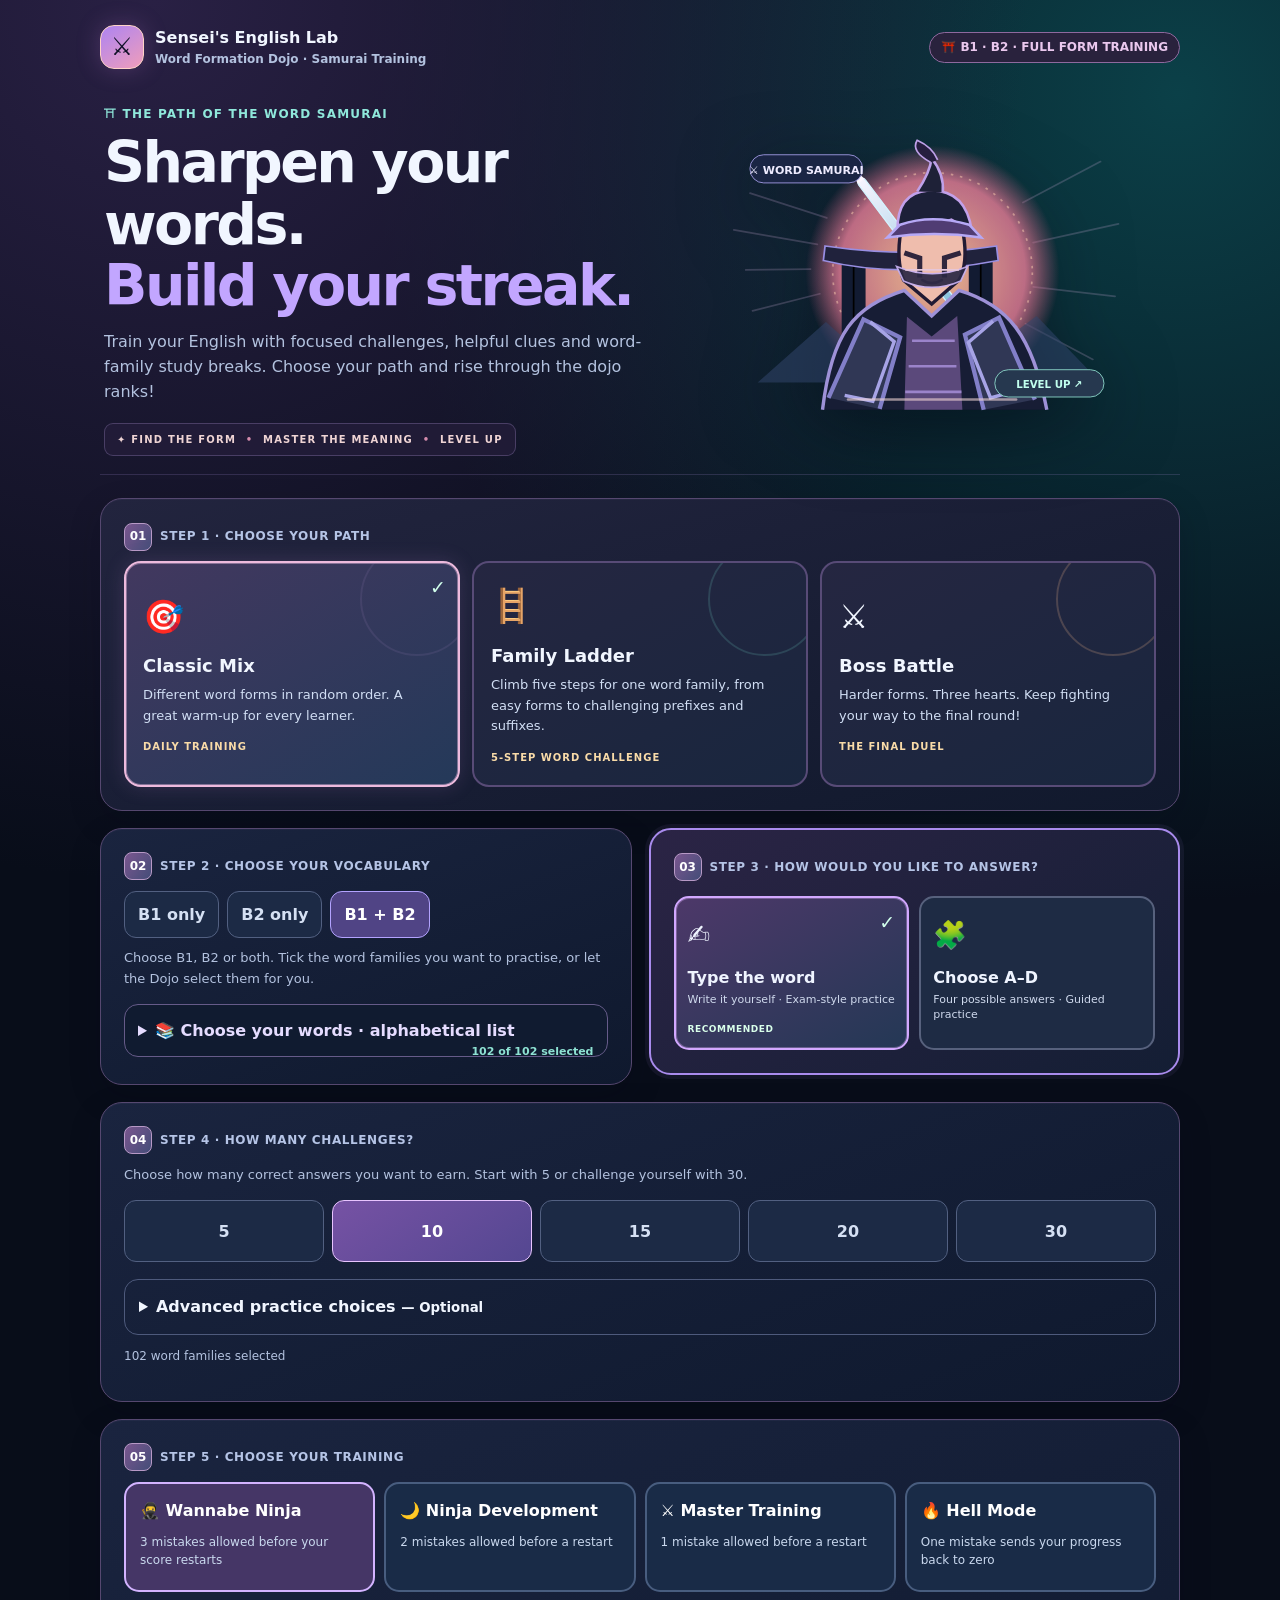
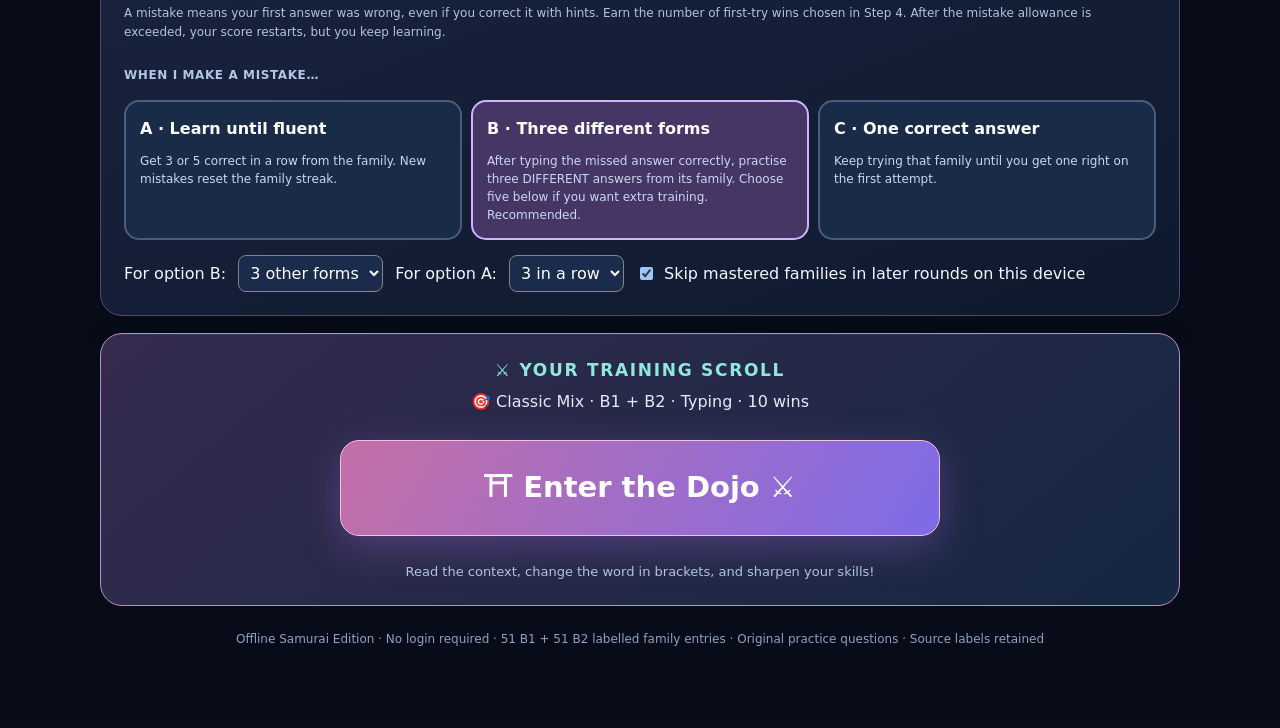
==== index.html @ 5e38429d "Add files via upload" ====
<!doctype html>
<html lang="en"><head><meta charset="utf-8"><meta name="viewport" content="width=device-width,initial-scale=1">
<title>Sensei's Word Formation Dojo · Samurai Training v6.0</title>
<style>

:root{color-scheme:dark;--bg:#080d19;--panel:#141f34;--edge:#31415e;--text:#f1f6ff;--muted:#b3c2df;--accent:#ab95ff;--cyan:#6fe5d5;--good:#70dfb2;--bad:#ffb397;--gold:#ffdb87}
*{box-sizing:border-box}body{margin:0;background:radial-gradient(circle at 18% 1%,#1d244b,transparent 38%),radial-gradient(circle at 90% 8%,#14374a,transparent 34%),var(--bg);color:var(--text);font:16px/1.58 Inter,system-ui,-apple-system,Segoe UI,sans-serif}button,input,select{font:inherit}button{cursor:pointer}button:disabled{opacity:.43;cursor:default}button:focus-visible,input:focus-visible,select:focus-visible{outline:3px solid var(--cyan);outline-offset:3px}main{max-width:1120px;margin:auto;padding:18px 20px 55px}.top{display:flex;align-items:center;justify-content:space-between;gap:15px;flex-wrap:wrap;margin:7px 0 24px}.brand{display:flex;gap:11px;align-items:center;font-weight:850}.brand-icon{width:44px;height:44px;border-radius:14px;background:linear-gradient(145deg,#9674ff,#61dfcf);display:grid;place-items:center;color:#101a2f;font-size:25px}.subtext,.tiny{color:var(--muted);font-size:12px}.pill{display:inline-block;border:1px solid #4e5580;border-radius:30px;padding:5px 11px;background:#242b4b;color:#e0e2ff;font-size:12px;font-weight:750}.hero{margin-bottom:23px}.hero h1{font-size:clamp(33px,6vw,58px);line-height:1.08;letter-spacing:-.045em;margin:8px 0 12px}.hero p{color:var(--muted);max-width:745px;margin:0}.eyebrow{font-size:12px;letter-spacing:.10em;text-transform:uppercase;color:#8fe8db;font-weight:850}.panel{border:1px solid var(--edge);background:linear-gradient(165deg,#16253e,#10192d);border-radius:22px;padding:23px;box-shadow:0 10px 32px #05091b30}.setup{display:grid;grid-template-columns:1fr 1fr;gap:17px}.full{grid-column:1/-1}.caption{letter-spacing:.09em;text-transform:uppercase;color:#b5c4e6;font-size:12px;font-weight:850;margin-bottom:10px}h2{margin:0 0 11px;font-size:23px}.mode-grid{display:grid;grid-template-columns:repeat(3,1fr);gap:12px}.mode-card{display:block;text-align:left;background:#1b2b47;color:var(--text);border:2px solid #3e4e72;border-radius:17px;padding:17px;min-height:163px;transition:.15s}.mode-card:hover{border-color:#a392ff;background:#263458}.mode-card[aria-pressed="true"]{border-color:#beaeff;background:linear-gradient(150deg,#403769,#223657);box-shadow:inset 0 0 0 1px #cbbaff66}.mode-icon{font-size:30px;display:block}.mode-name{font-size:18px;font-weight:900;display:block;margin:9px 0 5px}.mode-desc{font-size:13px;display:block;color:#d1def4}.selector{display:flex;flex-wrap:wrap;gap:8px}.selector button{border:1px solid #526081;border-radius:12px;background:#1c2a45;color:#d5e0f3;padding:10px 13px;font-weight:800}.selector button[aria-pressed="true"]{background:#504485;border-color:#b3a3ff;color:white}.selector button:hover{border-color:#ac9bff}.style-row{display:flex;gap:16px;align-items:center;flex-wrap:wrap;margin-top:15px}.style-row select{border:1px solid #526081;background:#172641;color:white;border-radius:12px;padding:10px}.btn{border:1px solid #c0aeff;color:white;background:linear-gradient(135deg,#9f89fc,#7568df);border-radius:12px;font-weight:850;padding:12px 18px}.btn:hover{filter:brightness(1.08)}.btn.alt{background:#1d2f4d;border-color:#537092}.btn.plain{background:transparent;border-color:#51617f}.actionbar{display:flex;gap:11px;flex-wrap:wrap;align-items:center;margin-top:18px}.note{color:var(--muted);font-size:13px;margin-top:10px}.hidden{display:none!important}
#playArea{display:grid;grid-template-columns: minmax(0,1fr) 270px;gap:17px;align-items:start}.question-stage{min-height:420px}.stagehead{display:flex;gap:9px;align-items:center;justify-content:space-between;flex-wrap:wrap}.progress{height:9px;background:#2a3853;border-radius:20px;overflow:hidden;margin:14px 0 21px}.progress>span{display:block;background:linear-gradient(90deg,#907afa,#61e3d2);height:100%;width:0;transition:width .25s}.sentences{margin:22px 0}.sentences p{margin:13px 0;font-size:18px;line-height:1.77}.gap{padding:1px 6px;background:#4b3984;border-radius:5px;font-weight:900;white-space:nowrap;border-bottom:2px solid #b6a5ff}.answers{display:grid;grid-template-columns:1fr 1fr;gap:10px;margin:22px 0}.choice{padding:14px;text-align:left;border:1px solid #4a5a7b;background:#1c2b47;color:white;border-radius:13px;font-weight:750;min-height:59px}.choice:hover:not(:disabled){background:#2c3d62;border-color:#ad96ff}.choice em{font-style:normal;margin-right:9px;padding:3px 9px;border-radius:8px;background:#374868;color:#dbe6ff}.type-row{display:flex;gap:9px;margin:20px 0}.type-row input{padding:14px;min-width:0;flex:1;background:#0f1a2f;color:white;border:1px solid #566785;border-radius:12px;font-size:17px}.feedback{border:1px solid #a98268;background:#392d33;border-radius:16px;padding:16px;margin-top:18px}.feedback.ok{border-color:#3e997c;background:#183a35}.feedback strong{display:block;font-size:18px}.feedback p{margin:5px 0}.feedback .micro{font-size:13px;color:#d7deec}.streak{text-align:center;padding:16px;border:1px solid #5f628d;border-radius:17px;background:linear-gradient(145deg,#392a5a,#1a3450)}.streak .emoji{font-size:39px}.streak .value{font-size:23px;font-weight:900}.stats{display:grid;grid-template-columns:1fr 1fr;gap:10px;margin:13px 0}.stat{background:#1a2c47;border:1px solid #3a4e6b;border-radius:14px;padding:11px}.stat strong{font-size:25px;display:block}.stat small{font-size:12px;color:#bfd0ea}.rules{padding-left:19px;margin:10px 0;color:#d0dcee;font-size:13px}.rules li{margin:7px 0}.heart{padding:9px 12px;margin-bottom:12px;background:#32273e;border-radius:11px}.study-grid{display:grid;grid-template-columns:repeat(3,1fr);gap:11px}.study-card{border:1px solid #415775;border-radius:14px;padding:14px;background:#1d2c48}.study-card h3{margin:0 0 8px}.study-card p{font-size:13px;margin:6px 0;color:#d5dff1}.review-box{background:#1c2e48;border:1px solid #455a78;padding:16px;border-radius:13px;margin-top:17px}.review-box h3{margin:0 0 10px}.tag{display:inline-block;background:#2b3d5e;border:1px solid #49618a;border-radius:40px;padding:6px 10px;margin:3px;font-size:13px}.footer{font-size:12px;color:#90a1c2;text-align:center;margin:24px 0}
#familyOverlay{position:fixed;inset:0;z-index:100;overflow-y:auto;background:rgba(6,10,24,.97);padding:18px;display:flex;align-items:center;justify-content:center}.review-modal{width:min(800px,100%);border:2px solid #8c80dc;border-radius:25px;background:linear-gradient(150deg,#273758,#111d34);padding:clamp(20px,4vw,33px);box-shadow:0 22px 110px #0009}.review-top{display:flex;align-items:start;justify-content:space-between;gap:20px}.review-top h2{font-size:clamp(25px,4vw,39px);margin:4px 0}.clock{font-variant-numeric:tabular-nums;border:1px solid #aa92ff;border-radius:17px;background:#392e65;padding:10px 15px;min-width:78px;text-align:center;font-size:24px;font-weight:950}.review-track{height:10px;background:#313f60;border-radius:30px;margin:18px 0;overflow:hidden}.review-track span{height:100%;display:block;background:linear-gradient(90deg,#ba9aff,#74e3d1);width:100%;transition:width .19s linear}.review-info{margin:15px 0;padding:13px 16px;border-radius:13px;background:#153c3a;border:1px solid #4a9b8b}.family-grid{display:grid;grid-template-columns:1fr 1fr;gap:10px;margin:15px 0}.family-group{background:#162843;border:1px solid #436282;border-radius:13px;padding:12px}.family-group b{display:block;color:#8be2d5;margin-bottom:4px;font-size:13px}.family-group div{font-size:15px;line-height:1.6}.focus-word{background:#5a4ca1;color:white;border-radius:7px;padding:2px 5px;font-weight:900}.overlay-hint{color:#cbd7ef;font-size:14px;margin:8px 0}.correction{margin-top:14px;padding:15px;background:#222d4c;border:1px solid #646ca0;border-radius:13px}.correction strong{display:block}.correction .type-row{margin-bottom:0}.correction small{color:#ffcbac}.feedback-anim{animation:pop .28s ease-out}@keyframes pop{from{transform:scale(.985);opacity:.8}to{transform:scale(1);opacity:1}}@media(max-width:780px){main{padding:14px 12px 55px}.setup{grid-template-columns:1fr}#playArea{grid-template-columns:1fr}.mode-grid{grid-template-columns:1fr 1fr}.study-grid{grid-template-columns:1fr 1fr}}@media(max-width:520px){.mode-grid{grid-template-columns:1fr}.mode-card{min-height:unset}.mode-icon{display:inline}.mode-name{display:inline;margin-left:9px}.mode-desc{margin-top:5px}.answers,.family-grid,.study-grid{grid-template-columns:1fr}.type-row{flex-direction:column}.review-top h2{font-size:25px}.clock{font-size:19px}.sentences p{font-size:16px}}@media(prefers-reduced-motion:reduce){*,*:before,*:after{animation:none!important;transition:none!important}}

/* SAMURAI EDITION: light, original, offline vector artwork and readable training UI */
:root{--accent:#c2a6ff;--crimson:#f49bb7;--dojo-gold:#ffe1a0}
body{background:radial-gradient(circle at 12% 0%,#292044 0,transparent 34%),radial-gradient(circle at 92% 4%,#0b4048 0,transparent 32%),#080d19}
.hero{display:grid;grid-template-columns:minmax(0,1.05fr) minmax(270px,.95fr);align-items:center;gap:12px;padding:12px 4px 18px;border-bottom:1px solid #9e83cb36}
.hero-copy{position:relative;z-index:1}.hero-copy h1{font-size:clamp(33px,5.4vw,57px)}
.hero-art{height:290px;position:relative;display:flex;align-items:center;justify-content:center;filter:drop-shadow(0 19px 35px #04081388)}
.hero-art svg{width:100%;max-width:480px;height:100%}
.hero-strap{display:inline-block;font-size:10px;letter-spacing:.12em;font-weight:900;margin-top:18px;padding:8px 12px;border:1px solid #78679a77;border-radius:9px;color:#efd4d4;background:#251f3db3}
.hero-strap span{color:#d58cad;margin:0 5px}
.brand-icon{background:linear-gradient(145deg,#ad84f2,#ef9dba);color:#101127;border:1px solid #ffd3c7;box-shadow:0 0 23px #b775cc44}
.top .pill{background:#29223d;border-color:#8e699e;color:#eac8ee}
.panel{border-color:#564870;background:linear-gradient(159deg,#1a243f,#0f192e);box-shadow:0 12px 32px #05091b30,inset 0 1px #b49bd20d}
.mode-panel{background:linear-gradient(165deg,#22243e,#11192d)}
.mode-card{position:relative;overflow:hidden;min-height:192px;background:linear-gradient(152deg,#252641,#19263e);border-color:#584b77}
.mode-card::before{content:"";position:absolute;right:-16px;top:-21px;border:2px solid #9079b029;border-radius:50%;height:110px;width:110px;pointer-events:none}
.mode-card[data-mode=ladder]::before{border-color:#6dcfc42e}.mode-card[data-mode=boss]::before{border-color:#eab18a38}
.mode-card[aria-pressed=true]{background:linear-gradient(150deg,#42385f,#243959);border-color:#edbadd;box-shadow:inset 0 0 0 1px #e3b6da77,0 0 20px #a477bd33}
.mode-card[aria-pressed=true]::after,.style-card[aria-pressed=true]::after{content:"✓";position:absolute;right:12px;top:9px;color:#d1ffeb;font-weight:900;font-size:19px}
.mode-icon{font-size:33px}.mode-kicker{display:inline-block;margin-top:13px;font-size:10px;font-weight:900;letter-spacing:.10em;color:#f9dba8}
.step-stamp{display:inline-grid;place-items:center;width:28px;height:28px;border-radius:8px;background:linear-gradient(125deg,#7a568f,#444d78);color:white;font-size:12px;letter-spacing:0;margin-right:8px;border:1px solid #b799c6}
.caption{display:flex;align-items:center;letter-spacing:.05em;min-height:29px}
.answer-panel{border:2px solid #a98bed;background:linear-gradient(145deg,#2b2445,#141e34);box-shadow:0 0 0 4px #a98bed12}
.answer-style-grid{display:grid;grid-template-columns:repeat(2,minmax(0,1fr));gap:10px;margin-top:14px}
.style-card{text-align:left;position:relative;display:flex;flex-direction:column;gap:4px;min-height:154px;padding:16px 12px 12px;border:2px solid #57617d;background:#1e2b44;color:#eff4ff;border-radius:15px;transition:border-color .18s,background .18s,transform .18s}
.style-card:hover{border-color:#d6b2ff;transform:translateY(-2px)}
.style-card[aria-pressed=true]{border-color:#d2a8ff;background:linear-gradient(150deg,#4d3869,#243855);box-shadow:inset 0 0 0 1px #e4b3ff55}
.style-card strong{font-size:16px;line-height:1.3}.style-card small{font-size:11px;color:#cfd9ed;line-height:1.35}
.style-emoji{font-size:27px;margin-bottom:8px}.style-badge{font-size:9px;font-weight:900;letter-spacing:.06em;color:#d9ffea;margin-top:auto;max-width:max-content}
.count-selector{margin-top:15px}.count-selector button{min-width:67px;flex:1}
.count-selector button[aria-pressed=true]{background:linear-gradient(145deg,#7652a4,#544791);border-color:#e8c4ff}
.step-help{color:var(--muted);font-size:13px;margin:8px 0 0}
.launch-panel{border-color:#bd8fba;background:linear-gradient(140deg,#352b4e,#152741)}
.launch-panel #startBtn{font-size:17px;padding:14px 23px;background:linear-gradient(120deg,#c46fa6,#7d6be8);border-color:#f1c3e1}
.dojo-rank{margin:0 0 12px;padding:8px 11px;border:1px solid #b38ad1;border-radius:11px;background:#37294d;font-weight:850;font-size:13px;color:#ffe2b5}
.feedback.ok{background:linear-gradient(120deg,#194238,#243454);border-color:#77dcb7;position:relative}
.feedback.ok::after{content:"✧  ✦  ✧";position:absolute;right:14px;top:6px;color:#ffe2a5;font-weight:900;letter-spacing:3px;opacity:.85}
.review-modal{border-color:#e5b6dc;background:radial-gradient(circle at 95% 0%,#5c395c 0,transparent 45%),linear-gradient(140deg,#243556,#111d34)}
.review-modal::before{content:"⛩";position:absolute;font-size:35px;opacity:.16;pointer-events:none}
.review-modal .eyebrow{color:#f5d4b0}
@media(max-width:780px){.hero{grid-template-columns:1fr}.hero-art{height:190px;max-width:360px;margin:auto;order:-1;display:flex}.mode-card{min-height:unset}.answer-style-grid{grid-template-columns:1fr 1fr}}
@media(max-width:520px){.answer-style-grid{grid-template-columns:1fr}.style-card{min-height:105px;padding:11px 15px;display:grid;grid-template-columns:36px 1fr;grid-template-rows:auto auto auto;align-items:center}.style-card .style-emoji{grid-row:1/4;margin:0}.style-card .style-badge{grid-column:2}.style-card strong{grid-column:2}.style-card small{grid-column:2}.hero-strap{font-size:8px;letter-spacing:.05em}.step-stamp{width:24px;height:24px}.count-selector button{flex:1 1 27%}}


/* V5 enhancements: searchable family roster, genuine five-step ladder, full-screen rewards */
.dojo-door{display:inline-flex;align-items:center;gap:10px;background:linear-gradient(120deg,#7a4f7d,#5b3166);color:#fff4df;border:1px solid #f2c58d;border-radius:13px;margin:20px 12px 0 0;padding:12px 17px;font-weight:850;box-shadow:0 0 25px #d8908b44}
.dojo-door:hover{filter:brightness(1.2);transform:translateY(-1px)}
.roster-panel{border:1px solid #665b89;border-radius:14px;padding:13px;margin-top:15px;background:#101b30}
.roster-panel summary{cursor:pointer;color:#e5dcff;font-weight:850;list-style:revert}
#rosterChosen{font-size:11px;color:#8ee2d3;font-weight:700;float:right}
.roster-tools{display:grid;grid-template-columns:minmax(0,1fr) auto;gap:6px 10px;align-items:end;margin-top:15px}
.roster-tools label{grid-column:1/-1;color:#c9d7ed;font-size:13px}
.roster-tools input{min-width:0;width:100%;background:#0b1528;color:white;border:1px solid #63759b;border-radius:9px;padding:10px}
.roster-actions{display:flex;gap:6px}.roster-actions button,.alphabet button{background:#20304b;color:#f1eaff;border:1px solid #59698e;border-radius:9px;padding:8px;font-size:12px;font-weight:750}
.alphabet{display:flex;gap:4px;flex-wrap:wrap;margin:13px 0}.alphabet button{min-width:28px;padding:5px}.alphabet button[aria-pressed="true"]{background:#7351ac;border-color:#d0b6ff}
.roster-words{display:grid;grid-template-columns:repeat(3,minmax(0,1fr));max-height:225px;overflow-y:auto;gap:6px}.roster-word{padding:7px 9px;border:1px solid #3d5170;border-radius:9px;background:#182840;display:flex;align-items:center;gap:8px;font-size:13px;cursor:pointer}.roster-word input{accent-color:#ae97ff;width:17px;height:17px}
.word-chip{position:relative;display:inline-block;vertical-align:baseline;color:#ecf6ff;background:#243b59;border:1px solid #506a8a;border-radius:7px;padding:2px 7px;margin:3px 3px 3px 0;font-size:14px;cursor:help;text-align:left}
.word-chip.current{border-color:#eecc85;background:#4b3a65;color:#fff5d9;font-weight:850}
.word-chip:focus-visible{outline:2px solid #e6d08a;outline-offset:3px}
.word-chip:hover,.word-chip:focus-visible,.word-chip.tooltip-open{background:#4a3d79;border-color:#c9a4ff;z-index:7}
.word-chip:hover::after,.word-chip:focus-visible::after,.word-chip.tooltip-open::after{content:attr(data-definition);position:absolute;left:0;bottom:calc(100% + 8px);width:min(275px,65vw);background:#fbf2e0;color:#17223c;border:1px solid #efc97e;border-radius:10px;box-shadow:0 12px 35px #000b;padding:10px 12px;font-size:13px;line-height:1.4;white-space:normal;z-index:15;font-weight:600}
.family-group{overflow:visible}.family-group .chips{line-height:2.05}.study-card .chips{line-height:2.2}
#entranceOverlay,#milestoneOverlay{position:fixed;inset:0;z-index:200;display:flex;align-items:center;justify-content:center;background:#080d19ee;padding:20px}
.entrance-scene{width:min(760px,100%);text-align:center;animation:arrival .3s ease-out}.entrance-scene img{width:100%;border:2px solid #cbaffc;border-radius:22px;box-shadow:0 0 65px #bd82cf55}.entrance-caption{font-size:clamp(17px,3vw,30px);font-weight:950;margin-top:20px;color:#ffdfaf}
@keyframes arrival{from{opacity:0;transform:scale(.96)}to{opacity:1;transform:scale(1)}}
#milestoneOverlay{background:radial-gradient(circle,#33204c 0,#0b1123f2 70%)}
.milestone-card{text-align:center;border:2px solid #eec58b;border-radius:28px;background:radial-gradient(circle at 50% 4%,#564279,#1c2540 60%);padding:clamp(19px,4vw,38px);width:min(505px,96vw);box-shadow:0 0 85px #d8a76e55;animation:rewardPop .35s ease-out}
@keyframes rewardPop{from{transform:scale(.82);opacity:.2}to{transform:scale(1);opacity:1}}
.milestone-card img{width:clamp(138px,24vw,220px);height:clamp(138px,24vw,220px);object-fit:cover;border-radius:50%;border:5px solid #f3c98a;box-shadow:0 12px 45px #120b2c}
.milestone-card h2{font-size:clamp(32px,6vw,57px);color:#ffe6a7;margin:9px 0 2px;line-height:1.1}
.milestone-card p{font-size:clamp(18px,3vw,23px);color:#e8e2f9;margin:5px 0}
.milestone-small{font-size:13px;font-weight:900;text-transform:uppercase;letter-spacing:.14em;color:#99eddb;margin-top:12px}
.milestone-embers,.milestone-spark{color:#ffc98b;font-size:23px;letter-spacing:12px;margin-bottom:12px}
.ladder-label{display:inline-block;border-radius:99px;padding:4px 11px;margin-left:7px;background:#4f4177;border:1px solid #aa95e8;font-size:12px}
@media(max-width:750px){.roster-words{grid-template-columns:repeat(2,minmax(0,1fr))}}
@media(max-width:450px){.roster-tools{grid-template-columns:1fr}.roster-actions{flex-wrap:wrap}.roster-words{grid-template-columns:1fr}.dojo-door{width:100%;justify-content:center;margin:18px 0 0}}
@media(min-width:781px){.answer-panel{align-self:start}}
@media(max-width:600px){.word-chip:hover::after,.word-chip:focus-visible::after,.word-chip.tooltip-open::after{position:fixed;left:12px;right:12px;bottom:16px;width:calc(100vw - 24px);transform:none;z-index:9999}}
@media(prefers-reduced-motion:reduce){.milestone-card,.entrance-scene{animation:none!important}}

/* V5.1: plain word-family list, compact category rows and calm correct feedback */
.family-inline{display:flex;align-items:baseline;gap:11px;flex-wrap:nowrap;margin:7px 0;padding:3px 0;line-height:1.6}
.family-label{color:#a0ece4;flex:0 0 103px;font-size:13px;font-weight:850;line-height:1.5}
.family-forms{flex:1 1 0;line-height:1.8;min-width:0}
.study-card .family-inline{border-top:1px solid #ffffff0e}
.study-card .family-inline:first-of-type{border-top:0}
.study-card .family-label{flex-basis:105px}
.family-group.family-inline{background:transparent;border:0;border-bottom:1px solid #ffffff1a;border-radius:0;padding:7px 0;margin:1px 0;overflow:visible}
.family-group.family-inline .family-label{display:inline;margin:0;font-size:13px;color:#a0ece4}
.family-group.family-inline .family-forms{font-size:15px;line-height:1.8}
.word-chip,.word-chip:hover,.word-chip:focus-visible,.word-chip.tooltip-open{
  display:inline;position:relative;vertical-align:baseline;
  background:transparent;color:#e9f4ff;border:none;border-bottom:1px dotted #718cb5;
  border-radius:0;padding:0 1px;margin:0 4px 0 0;box-shadow:none;
  cursor:help;font-weight:550;font-size:14px;line-height:1.8;
}
.word-chip::before{content:none}
.word-chip:not(:last-child)::before{content:'·';position:absolute;right:-8px;color:#8099b3;pointer-events:none}
.word-chip:not(:last-child){margin-right:13px}
.word-chip.current{background:transparent;border:0;border-bottom:2px solid #eecb89;color:#ffe0a3;font-weight:900;border-radius:0;padding:0 1px}
.word-chip:hover,.word-chip:focus-visible,.word-chip.tooltip-open{color:#fff0b9;border-bottom-color:#e8c589}
.word-chip:focus-visible{outline:2px solid #c8a2ff;outline-offset:4px}
.word-chip:hover::after,.word-chip:focus-visible::after,.word-chip.tooltip-open::after{color:#162038;background:#fbf2e0;border:1px solid #efc97e;z-index:50}
.feedback.ok{padding:13px 17px}
.feedback.ok strong{font-size:22px;line-height:1.3}
.feedback.ok p{font-size:15px;color:#b8f0da;line-height:1.2;margin:5px 0 0}
@media(max-width:600px){.family-label,.study-card .family-label{flex:0 0 104px}.family-forms{flex:1 1 0}}




/* Self-contained B1/B2 word-bank explorer and recall trainer */
#bankView{margin-top:18px;padding:clamp(16px,3vw,28px)} .wb-head{gap:12px;flex-wrap:wrap}.wb-head h2{margin:0}
.wb-toolbar{display:flex;align-items:center;gap:14px;flex-wrap:wrap;margin:16px 0}.wb-label,.wb-toolbar label{font-weight:800;color:#d7dfff}
.wb-pool{display:flex;gap:9px;flex-wrap:wrap}.wb-pool button,.wb-tab{background:#101f38;border:1px solid #6976ab;border-radius:11px;padding:11px 16px;color:#e8f1ff;font:inherit;font-weight:800;cursor:pointer}
.wb-pool button[aria-pressed="true"],.wb-tab.active{background:#44398b;border-color:#ab8cff;box-shadow:0 0 0 1px #a78bff;color:white}
.wb-stats{display:flex;flex-wrap:wrap;gap:10px;margin:15px 0}.wb-stat{padding:11px 15px;background:#162744;border:1px solid #344968;border-radius:11px;color:#e7ecff;font-weight:800}
.wb-searchbar{display:block}.wb-searchbar label{display:block;margin-bottom:8px}.wb-searchbar input,.wb-choices select,.wb-answerrow input{width:100%;max-width:740px;background:#101b35;border:1px solid #65769e;border-radius:10px;padding:13px 15px;color:#fff;font:inherit}
.wb-tabs{display:flex;gap:10px;flex-wrap:wrap;margin:20px 0 12px}.wb-hint{font-size:.94rem;color:#c1d0ec;line-height:1.7}
.wb-families{display:grid;grid-template-columns:repeat(2,minmax(0,1fr));gap:14px;margin-top:16px}.wb-family{background:#172640;border:1px solid #354e74;border-radius:15px;padding:18px}.wb-family h3{margin:0 0 10px;color:#ead4ff;font-size:1.35rem;text-transform:capitalize}.wb-familyhead{display:flex;align-items:center;justify-content:space-between;flex-wrap:wrap;gap:8px}.wb-levels{color:#e0d8ff;font-size:.76rem;font-weight:800}
.wb-familyrow{display:grid;grid-template-columns:minmax(94px,130px) 1fr;gap:12px;border-top:1px solid #33445d;padding:9px 0;align-items:start}.wb-familyrow strong{font-size:.85rem;color:#f1cf87}.wb-forms{line-height:1.8}.wb-word{display:inline;border:0;background:transparent;color:#f5f6ff;cursor:help;padding:0 1px;font:inherit;text-decoration:underline dotted #c59cf4;text-underline-offset:3px}.wb-word:hover,.wb-word:focus-visible{color:#ffdf96;outline-offset:3px}.wb-exam{color:#6be1b3;font-weight:900}.wb-page-row{display:flex;justify-content:space-between;align-items:center;gap:12px;margin:16px 0;flex-wrap:wrap}
.wb-definition{margin:18px 0 2px;background:#22254b;border:1px solid #8668d6;padding:12px 15px;border-radius:11px;color:#e2e5fd}.wb-choices select{max-width:220px}.wb-choices{margin-bottom:20px}.wb-card{background:linear-gradient(145deg,#1b2445,#162d3a);border:1px solid #8a79d2;border-radius:20px;padding:clamp(18px,3vw,30px);margin:15px 0 10px}.wb-cardtop{display:flex;gap:10px;flex-wrap:wrap}.wb-cardbase{font-size:1.7rem;font-weight:900;margin-top:20px;text-transform:capitalize}.wb-cardpart{color:#b9ccff}.wb-bigword{margin:24px 0;font-size:clamp(2rem,6vw,3.4rem);color:#ffda92;font-weight:900;min-height:56px;overflow-wrap:anywhere}.wb-cardprompt{color:#d8e6ff;margin-bottom:18px}.wb-answerrow{display:flex;flex-wrap:wrap;gap:10px}.wb-answerrow input{max-width:430px}.wb-result{min-height:28px;margin-top:14px;font-weight:750}.wb-cardactions{margin-top:14px;display:flex;gap:10px;flex-wrap:wrap}
@media(max-width:760px){.wb-families{grid-template-columns:1fr}.wb-familyrow{grid-template-columns:110px 1fr}.wb-page-row{justify-content:center}}

/* V5.4 student-focused flow */
.sentences p{font-size:18px;line-height:1.85;margin:0;white-space:normal}.dojo-launch{font-size:clamp(21px,3vw,29px)!important;padding:24px 38px!important;width:min(100%,600px);border-radius:19px!important;box-shadow:0 12px 40px #c678ff44;min-height:96px}.launch-actions{display:flex;justify-content:center;margin:26px 0}.launch-panel{text-align:center}.launch-panel .eyebrow{font-size:17px}.advanced-opts{border:1px solid #4e5a7c;border-radius:14px;padding:14px;margin-top:17px}.advanced-opts summary{cursor:pointer;font-weight:800}.advanced-opts .selector{margin-top:12px}.count-selector button{min-width:74px;min-height:62px}.roster-random{display:flex;gap:10px;flex-wrap:wrap;align-items:center;margin:14px 0}.roster-random input{width:78px;background:#14233f;color:white;border:1px solid #60759c;padding:9px;border-radius:8px}.roster-random button{background:#43366e;color:#fff;border:1px solid #9982c2;border-radius:9px;padding:9px 13px;font-weight:800}.training-grid,.remediation-grid{display:grid;grid-template-columns:repeat(4,1fr);gap:9px}.remediation-grid{grid-template-columns:repeat(3,1fr)}.training-grid button,.remediation-grid button{display:flex;flex-direction:column;gap:10px;text-align:left;border:2px solid #485d7f;background:#192b47;color:#fff;border-radius:15px;padding:14px;min-height:110px}.training-grid button[aria-pressed=true],.remediation-grid button[aria-pressed=true]{border-color:#d3b3ff;background:#453666}.training-grid strong{font-size:16px}.training-grid small,.remediation-grid small{font-size:12px;line-height:1.5;color:#c9d8ee}.row-options{display:flex;gap:12px;flex-wrap:wrap;align-items:center;margin-top:15px}.row-options select{color:#fff;background:#1b2b4b;padding:7px;border-radius:8px}.inline-check{display:flex;gap:8px;align-items:center}.mastery-bar{display:flex;gap:12px;justify-content:space-between;flex-wrap:wrap;background:#182740;border:1px solid #42567b;border-radius:13px;padding:9px 13px;font-size:13px;color:#d8eaff;margin-top:-10px}#midwayOverlay{position:fixed;inset:0;z-index:220;background:#080d19ed;display:grid;place-items:center;padding:16px}#midwayOverlay.hidden{display:none!important}.midway-card{width:min(620px,100%);padding:30px;border-radius:22px;border:2px solid #bd92e8;background:linear-gradient(140deg,#2a244f,#14283d);text-align:center}.midway-buttons{display:flex;gap:10px;justify-content:center;flex-wrap:wrap;margin:22px 0}.midway-buttons button{background:#40386c;color:white;border:1px solid #a79aea;border-radius:11px;padding:12px 14px;font:inherit;font-weight:800}@media(max-width:800px){.training-grid{grid-template-columns:repeat(2,1fr)}.remediation-grid{grid-template-columns:1fr}.training-grid button{min-height:100px}}@media(max-width:490px){.training-grid{grid-template-columns:1fr}.mastery-bar{font-size:11px}}
</style></head><body><main>
<header class="top"><div class="brand"><span class="brand-icon">⚔</span><span>Sensei's English Lab <small class="subtext" style="display:block">Word Formation Dojo · Samurai Training</small></span></div><span class="pill">⛩️ B1 · B2 · FULL FORM TRAINING</span></header>
<section id="hero" class="hero"><div class="hero-copy"><div class="eyebrow">⛩ The path of the word samurai</div><h1>Sharpen your words.<br><span style="color:var(--accent)">Build your streak.</span></h1><p>Train your English with focused challenges, helpful clues and word-family study breaks. Choose your path and rise through the dojo ranks!</p><span class="hero-strap">✦ FIND THE FORM <span>•</span> MASTER THE MEANING <span>•</span> LEVEL UP</span></div><div class="hero-art" aria-hidden="true">
 <svg viewBox="0 0 470 340" role="presentation" xmlns="http://www.w3.org/2000/svg">
  <defs>
   <radialGradient id="sunGrad"><stop offset="0" stop-color="#ffcd98" stop-opacity=".92"/><stop offset=".73" stop-color="#ef819c" stop-opacity=".78"/><stop offset="1" stop-color="#da668d" stop-opacity="0"/></radialGradient>
   <linearGradient id="armGrad" x1="0" y1="0" x2="1" y2="1"><stop stop-color="#a79bff"/><stop offset="1" stop-color="#5ee0d1"/></linearGradient>
   <linearGradient id="bladeGrad" x1="0" y1="0" x2="0" y2="1"><stop stop-color="#f6f4ff"/><stop offset="1" stop-color="#6ab5d1"/></linearGradient>
  </defs>
  <g stroke="#c3a7d2" stroke-width="2" opacity=".24" stroke-linecap="round">
   <path d="M31 67 121 96 M12 110 110 127 M26 157 102 156 M34 205 113 185 M351 78 442 30 M363 125 463 103 M363 177 459 188 M354 220 433 262"/>
  </g>
  <circle cx="245" cy="160" r="149" fill="url(#sunGrad)"/>
  <circle cx="245" cy="160" r="117" fill="none" stroke="#f8c8ae" stroke-opacity=".53" stroke-width="2" stroke-dasharray="3 8"/>
  <!-- paper mountains and dojo torii -->
  <path d="M40 289 120 218 167 260 226 202 293 266 367 211 442 289Z" fill="#32456c" opacity=".55"/>
  <path d="M145 257V142h15v115m134 0V142h15v115" stroke="#121b32" stroke-width="13" stroke-linecap="square"/>
  <path d="M117 146q91 22 205 0l-2-17q-98 15-201 0Z" fill="#20223c" stroke="#988ee2" stroke-width="2"/>
  <!-- sweeping sword behind character -->
  <g transform="translate(254 176) rotate(-37)">
   <rect x="-5" y="-156" width="10" height="226" rx="4" fill="url(#bladeGrad)" stroke="#d3f3ff" stroke-width="1.5"/>
   <path d="M-5-154 0-180 5-154Z" fill="#fcf7ff"/>
   <rect x="-27" y="62" width="54" height="9" rx="3" fill="#dfb57f"/>
   <rect x="-7" y="71" width="14" height="73" rx="5" fill="#28213f" stroke="#b5a2f5" stroke-width="2"/>
   <path d="M-7 89 7 102 M-7 110 7 123" stroke="#c0a2ff" stroke-width="3"/>
  </g>
  <!-- original manga-inspired warrior silhouette -->
  <path d="M116 321c11-91 37-121 96-140l32 30 32-30c57 17 86 52 103 140" fill="#171d35" stroke="#9e91d7" stroke-width="4"/>
  <path d="M123 307 164 215l43 21-24 84M365 309l-42-96-40 20 22 88" fill="#303755" stroke="#827fc8" stroke-width="5"/>
  <path d="M172 218 200 241l-25 70-33-7M316 217l-29 25 26 65 33-9" fill="none" stroke="#a7a4e6" stroke-width="4"/>
  <path d="M215 212 244 235 274 211 280 321 212 321Z" fill="#5b497b"/>
  <path d="M221 240h50M217 270h56M213 300h66" stroke="#bea4f5" stroke-width="3" opacity=".65"/>
  <path d="M211 169q-9-24-3-58 3-25 35-27 33 1 38 30 6 36-5 55l-32 28Z" fill="#efbdad" stroke="#211a34" stroke-width="4"/>
  <path d="M212 137 230 143 230 166M278 137 259 143 259 166" stroke="#30263d" stroke-width="6" fill="none"/>
  <path d="M233 169q11 7 23 0" fill="none" stroke="#65465b" stroke-width="3" stroke-linecap="round"/>
  <path d="M204 111q-1-44 36-47 44-2 51 47l-24-13q-24 9-63 13Z" fill="#1c2038" stroke="#c2a0ea" stroke-width="3"/>
  <path d="M207 104q37-13 81 0l14 15q-55-8-110 0Z" fill="#503c73" stroke="#b6a8f6" stroke-width="3"/>
  <path d="M227 65q15-22 17-39 15 19 13 40" fill="#1e2137" stroke="#bea0e8" stroke-width="3"/>
  <path d="M243 31q-24-13-16-26 18 8 24 23" fill="#261e3f" stroke="#bea0e8" stroke-width="2"/>
  <path d="M203 153q42 17 83 0l-8 17q-34 15-67 0Z" fill="#2b2844" stroke="#c6b0f0" stroke-width="2" opacity=".92"/>
  <path d="M213 157h63" stroke="#e6c6d9" stroke-width="2"/>
  <path d="M146 309h197" stroke="#f1d5d5" stroke-width="3" stroke-linecap="round" opacity=".6"/>
  <g><rect x="31" y="22" width="132" height="33" rx="16" fill="#1a2544" stroke="#a7a0ec"/><text x="97" y="44" font-size="13" font-family="system-ui,sans-serif" fill="#eeebff" font-weight="800" text-anchor="middle">⚔ WORD SAMURAI</text></g>
  <g><rect x="318" y="274" width="128" height="32" rx="16" fill="#26384f" stroke="#91decf"/><text x="382" y="295" font-size="12" font-family="system-ui,sans-serif" fill="#c1ffee" font-weight="800" text-anchor="middle">LEVEL UP ↗</text></g>
 </svg>
 </div></section>
<div id="setupPanel" class="setup">
 <section class="panel full mode-panel"><div class="caption"><span class="step-stamp">01</span> Step 1 · Choose your path</div><div class="mode-grid" id="modeCards">
  <button type="button" class="mode-card" data-mode="mix" aria-pressed="true"><span class="mode-icon">🎯</span><span class="mode-name">Classic Mix</span><span class="mode-desc">Different word forms in random order. A great warm-up for every learner.</span><span class="mode-kicker">DAILY TRAINING</span></button>
  <button type="button" class="mode-card" data-mode="ladder" aria-pressed="false"><span class="mode-icon">🪜</span><span class="mode-name">Family Ladder</span><span class="mode-desc">Climb five steps for one word family, from easy forms to challenging prefixes and suffixes.</span><span class="mode-kicker">5-STEP WORD CHALLENGE</span></button>
  <button type="button" class="mode-card" data-mode="boss" aria-pressed="false"><span class="mode-icon">⚔️</span><span class="mode-name">Boss Battle</span><span class="mode-desc">Harder forms. Three hearts. Keep fighting your way to the final round!</span><span class="mode-kicker">THE FINAL DUEL</span></button>
 </div></section>
 <section class="panel"><div class="caption"><span class="step-stamp">02</span> Step 2 · Choose your vocabulary</div><div class="selector" id="poolButtons"><button type="button" data-pool="B1" aria-pressed="false">B1 only</button><button type="button" data-pool="B2" aria-pressed="false">B2 only</button><button type="button" data-pool="both" aria-pressed="true">B1 + B2</button></div><div class="note">Choose B1, B2 or both. Tick the word families you want to practise, or let the Dojo select them for you.</div>
 <details class="roster-panel" id="rosterPanel"><summary>📚 Choose your words · alphabetical list <span id="rosterChosen">All words</span></summary>
 <div class="roster-tools"><button type="button" id="bankBtn" class="btn plain" title="Preview the related word forms">📖 Preview word forms</button><label for="rosterSearch">Find a family</label><input id="rosterSearch" placeholder="Search: collect, care, imagine …" autocomplete="off"><div class="roster-actions"><button type="button" id="rosterAll">Select all</button><button type="button" id="rosterNone">Clear all</button></div></div>
 <div class="roster-random"><label for="randomCount">Choose words at random</label><input type="number" id="randomCount" min="1" max="102" value="10" inputmode="numeric"><button type="button" id="rosterRandom">🎲 Choose X at random</button><button type="button" id="rosterFresh">↻ Clear mastered filter</button></div><div class="alphabet" id="rosterAlphabet" aria-label="Browse word families alphabetically"></div>
 <div id="rosterWords" class="roster-words"></div><p class="note">Classic Mix covers all selected families. Family Ladder uses only families with five different contextual questions; other families will gain ladders in future updates.</p>
 </details></section>
 <section class="panel answer-panel"><div class="caption"><span class="step-stamp">03</span> Step 3 · How would you like to answer?</div><div class="answer-style-grid" id="styleButtons">
  <button type="button" class="style-card" data-style="type" aria-pressed="true"><span class="style-emoji">✍️</span><strong>Type the word</strong><small>Write it yourself · Exam-style practice</small><span class="style-badge">RECOMMENDED</span></button>
  <button type="button" class="style-card" data-style="choose" aria-pressed="false"><span class="style-emoji">🧩</span><strong>Choose A–D</strong><small>Four possible answers · Guided practice</small></button>
 </div></section>
 <section class="panel full"><div class="caption"><span class="step-stamp">04</span> Step 4 · How many challenges?</div><p class="step-help">Choose how many correct answers you want to earn. Start with 5 or challenge yourself with 30.</p><div class="selector count-selector" id="countButtons"><button type="button" data-count="5" aria-pressed="false">5</button><button type="button" data-count="10" aria-pressed="true">10</button><button type="button" data-count="15" aria-pressed="false">15</button><button type="button" data-count="20" aria-pressed="false">20</button><button type="button" data-count="30" aria-pressed="false">30</button></div><details class="advanced-opts"><summary>Advanced practice choices <small>— Optional</small></summary><p class="note">One per family: one exercise for every selected base word. One per word form: each distinct available answer is practised once. All records: also practises forms with more than one grammatical role. Family Ladder focuses on transformations within a family. Family Ladder focuses on five transformations within one family.</p><div class="selector" id="advancedCounts"><button type="button" data-count="each" aria-pressed="false">One per family</button><button type="button" data-count="members" aria-pressed="false">One per word form</button><button type="button" data-count="allforms" aria-pressed="false">All form-and-role questions</button></div></details><p class="tiny" id="roundSummary" aria-live="polite"></p></section>
 <section class="panel full"><div class="caption"><span class="step-stamp">05</span> Step 5 · Choose your training</div>
<div class="training-grid" id="difficultyCards"><button type="button" data-difficulty="wannabe" aria-pressed="true"><strong>🥷 Wannabe Ninja</strong><small>3 mistakes allowed before your score restarts</small></button><button type="button" data-difficulty="ninja" aria-pressed="false"><strong>🌙 Ninja Development</strong><small>2 mistakes allowed before a restart</small></button><button type="button" data-difficulty="master" aria-pressed="false"><strong>⚔️ Master Training</strong><small>1 mistake allowed before a restart</small></button><button type="button" data-difficulty="hell" aria-pressed="false"><strong>🔥 Hell Mode</strong><small>One mistake sends your progress back to zero</small></button></div>
<p class="tiny">A mistake means your first answer was wrong, even if you correct it with hints. Earn the number of first-try wins chosen in Step 4. After the mistake allowance is exceeded, your score restarts, but you keep learning.</p>
<div class="caption" style="margin-top:20px">When I make a mistake…</div><div class="remediation-grid" id="recoveryCards"><button type="button" data-remediation="streak" aria-pressed="false"><b>A · Learn until fluent</b><small>Get 3 or 5 correct in a row from the family. New mistakes reset the family streak.</small></button><button type="button" data-remediation="fixed" aria-pressed="true"><b>B · Three different forms</b><small>After typing the missed answer correctly, practise three DIFFERENT answers from its family. Choose five below if you want extra training. Recommended.</small></button><button type="button" data-remediation="once" aria-pressed="false"><b>C · One correct answer</b><small>Keep trying that family until you get one right on the first attempt.</small></button></div>
<div class="row-options"><label for="fixedTarget">For option B:</label><select id="fixedTarget"><option value="3" selected>3 other forms</option><option value="5">5 other forms</option></select><label for="streakTarget">For option A:</label><select id="streakTarget"><option value="3" selected>3 in a row</option><option value="5">5 in a row</option></select><label class="inline-check"><input id="avoidMastered" type="checkbox" checked> Skip mastered families in later rounds on this device</label></div>
</section>
<section class="panel full launch-panel"><div class="eyebrow">⚔ Your training scroll</div><p id="planDescription" style="margin:5px 0 0;color:#e3ebfb">Classic Mix · B1 + B2 · Type the word · 10 questions</p><div class="actionbar launch-actions"><button type="button" id="startBtn" class="btn dojo-launch">⛩ Enter the Dojo ⚔️</button></div><div class="note">Read the context, change the word in brackets, and sharpen your skills!</div></section>
</div>
<section id="studyView" class="panel hidden"><div class="stagehead"><h2>📖 Word-family warm-up</h2><button class="btn plain" id="studyClose">Back to games</button></div><p class="subtext">Nouns, verbs, adjectives, adverbs and other forms appear in compact lines. Hover, tap or focus a word for its meaning; useful expressions are listed separately.</p><div class="study-grid" id="studyCards"></div></section>

<section id="bankView" class="panel hidden" aria-labelledby="bankTitle">
  <div class="stagehead wb-head"><h2 id="bankTitle">📖 Word Bank &amp; Recall Training</h2><button type="button" id="bankBack" class="btn plain">Back to game setup</button></div>
  <p class="subtext">Browse your selected B1/B2 word families and practise their spelling. These forms support the game and your independent revision.</p>
  <div class="wb-toolbar" aria-label="Choose word bank level">
    <div class="wb-label">Vocabulary pool</div>
    <div class="wb-pool" id="wbPoolButtons"><button type="button" data-bank-pool="B1">B1 only</button><button type="button" data-bank-pool="B2">B2 only</button><button type="button" data-bank-pool="both" aria-pressed="true">Both B1 + B2</button></div>
  </div>
  <div class="wb-stats" id="wbStats" aria-live="polite"></div>
  <div class="wb-toolbar wb-searchbar">
    <label for="wbSearch">Search words or families</label>
    <input id="wbSearch" type="search" placeholder="e.g. depend, collect, negative, carefully..." autocomplete="off" spellcheck="false" />
  </div>
  <div class="wb-tabs"><button type="button" id="wbTabBrowse" class="wb-tab active" aria-pressed="true">🔎 Browse all forms</button><button type="button" id="wbTabRecall" class="wb-tab" aria-pressed="false">🧠 Practice memory cards</button></div>
  <div id="wbBrowse">
    <p class="wb-hint">Words are grouped into approved study families and grammatical categories; some related words belong to different derivational branches. A dot (·) separates individual forms; click or hover over a word to see a short definition where available. <strong>Official exam answers</strong> and teacher-expanded forms are kept distinct.</p>
    <div id="wbFamilyCards" class="wb-families"></div>
    <div class="wb-page-row"><button class="btn alt" type="button" id="wbPrev">Previous families</button><span id="wbPageLabel" aria-live="polite"></span><button class="btn alt" type="button" id="wbNext">Next families</button></div>
  </div>
  <div id="wbRecall" class="hidden">
    <p class="wb-hint">In this activity, you <strong>study a form, hide it, then type it from memory</strong>. It tests recall and spelling, not the three-sentence grammar questions. The source bank contains some unreviewed teaching extensions.</p>
    <div class="wb-toolbar wb-choices"><label for="wbCount">Cards in this round</label><select id="wbCount"><option value="5">5</option><option value="10">10</option><option value="15">15</option><option value="20" selected>20</option><option value="30">30</option><option value="50">50</option><option value="all">All available records</option></select><button id="wbStart" class="btn" type="button">Start word recall</button></div>
    <div id="wbCardZone" class="hidden wb-card" aria-live="polite">
      <div class="wb-cardtop"><span id="wbCardProgress" class="pill"></span><span id="wbCardSource" class="pill"></span></div>
      <div class="wb-cardbase" id="wbCardBase"></div>
      <div id="wbCardPart" class="wb-cardpart"></div>
      <div id="wbCardWord" class="wb-bigword"></div>
      <div id="wbCardPrompt" class="wb-cardprompt"></div>
      <div id="wbCardAnswer" class="hidden wb-answerrow"><input id="wbRecallInput" type="text" spellcheck="false" autocomplete="off" placeholder="Type the word you studied"/><button type="button" id="wbRecallCheck" class="btn">Check</button></div>
      <div id="wbCardFeedback" class="wb-result" aria-live="polite"></div>
      <div class="wb-cardactions"><button type="button" class="btn alt" id="wbHide">Hide the word &amp; try</button><button type="button" class="btn alt hidden" id="wbSkip">Reveal &amp; correct</button></div>
    </div>
  </div>
  <div id="wbDefinition" class="wb-definition" role="status" aria-live="polite">Tip: words with a dictionary definition show it here when selected.</div>
</section>
<section id="playArea" class="hidden"><div class="panel question-stage"><div class="stagehead"><span id="progressLabel" class="pill">Question 1 / 10</span><span id="sourceBadge" class="subtext"></span></div><div class="progress"><span id="progressBar"></span></div><div class="mastery-bar"><span id="masteryLabel">🥋 0 families mastered</span><span id="winCounter">0 / 10 first-try wins</span></div><div class="caption" id="questionCaption">Complete the missing word · 3-sentence context</div><div id="sentences" class="sentences" aria-live="polite"></div><div id="mcChoices" class="answers"></div><div id="typeChoices" class="type-row hidden"><input id="typed" autocomplete="off" spellcheck="false" aria-label="Missing word" placeholder="Type your answer"><button type="button" class="btn" id="checkTyped">Check</button></div><div id="feedback" class="feedback hidden" role="status" aria-live="polite"></div><div id="correction" class="correction hidden"><strong>✍️ Your turn: type the correct word yourself.</strong><p class="subtext" style="margin:5px 0 0">Writing it helps you remember it. Then we'll study its word family.</p><div class="type-row"><input id="correctionWord" autocomplete="off" spellcheck="false" placeholder="Type the correct word" aria-label="Type the correct word"><button class="btn" id="checkCorrection">Check correction</button></div><small id="correctionFeedback" role="status"></small></div></div><aside class="panel"><div id="bossHearts" class="heart hidden">❤️ ❤️ ❤️</div><div class="caption">Your progress · Dojo rank</div><div class="dojo-rank" id="dojoRank" aria-live="polite">🥋 Novice Wordsmith</div><div class="streak"><div class="emoji" id="streakEmoji">🔥</div><div class="value"><span id="streakNum">0</span> in a row</div><small class="subtext">Correct on your first try</small></div><div class="stats"><div class="stat"><strong id="xpNum">0</strong><small>XP earned</small></div><div class="stat"><strong id="solvedNum">0</strong><small>Done</small></div><div class="stat"><strong id="bestNum">0</strong><small>Best streak</small></div><div class="stat"><strong id="firstNum">0</strong><small>First-try wins</small></div></div><div class="caption">How this training works</div><ol class="rules"><li><strong>Right first time?</strong> Enjoy the celebration; the next question appears automatically.</li><li><strong>Need help?</strong> Get clearer hints after each mistake.</li><li><strong>Still stuck?</strong> Type the correct word yourself.</li><li><strong>After any mistake:</strong> study the word family for 10 seconds. Three different word forms follow by default, where available, after you type the missed answer correctly.</li></ol><button class="btn plain" id="leaveBtn" style="width:100%">Return to setup</button></aside></section>
<section id="endView" class="panel hidden"><div class="eyebrow">Round complete</div><h2 id="endTitle" style="font-size:clamp(28px,5vw,43px)">Nice work!</h2><p class="subtext" id="endSummary"></p><div class="stats" style="max-width:470px"><div class="stat"><strong id="endXP">0</strong><small>XP</small></div><div class="stat"><strong id="endBest">0</strong><small>Best streak</small></div></div><div class="review-box" id="learningSummary"></div><div class="actionbar"><button class="btn" id="againBtn">Choose another round</button><button class="btn alt" id="studyEndBtn">Study word families</button></div></section>
<p class="footer">Offline Samurai Edition · No login required · 51 B1 + 51 B2 labelled family entries · Original practice questions · Source labels retained</p></main>
<div id="toast" aria-live="polite" style="position:fixed;z-index:90;top:20px;left:50%;transform:translate(-50%,-200px);transition:transform .18s;background:linear-gradient(130deg,#594391,#255366);border:1px solid #b3a0ff;color:white;padding:12px 21px;border-radius:14px;font-size:17px;font-weight:900;box-shadow:0 12px 35px #0009"></div>
<div id="entranceOverlay" class="hidden" role="status" aria-live="polite"><div class="entrance-scene"><img id="entranceGif" alt="A small ninja runs into an illuminated dojo as its doors open"><div class="entrance-caption">⛩ Welcome to the Word Formation Dojo</div></div></div>
<div id="milestoneOverlay" class="hidden" role="status" aria-live="assertive"><div class="milestone-card"><div class="milestone-embers">✦ ✧ ✦ ✧ ✦</div><img id="milestonePortrait" alt="An anime-style dojo teacher congratulating the learner"><div class="milestone-small" id="milestoneTeacher">Your Sensei</div><h2 id="milestoneText">Four in a row!</h2><p id="milestoneSub">Keep your momentum going!</p><div class="milestone-spark">⚡ ⭐ ⚡</div></div></div>
<div id="midwayOverlay" class="hidden" role="dialog" aria-modal="true" aria-labelledby="midwayTitle"><div class="midway-card"><h2 id="midwayTitle">🌟 Halfway there!</h2><p>Take a playful brain break, or keep training.</p><div class="midway-buttons"><button type="button" class="btn" id="midRiddle">🧩 A quick riddle</button><button type="button" class="btn alt" id="midArrows">🏹 Follow the arrows</button><button type="button" class="btn plain" id="midSkip">Continue training</button></div><div id="midwayGame" class="hidden"></div></div></div><div id="familyOverlay" class="hidden" role="dialog" aria-modal="true" aria-labelledby="familyTitle"><section class="review-modal"><div class="eyebrow">📜 The word scroll · take a moment to study</div><div class="review-top"><div><h2 id="familyTitle">📚 Word family</h2><div class="subtext">Read these forms. Notice the endings and how the meaning changes.</div></div><div class="clock" aria-label="Seconds remaining"><span id="reviewCountdown">10</span><small style="font-size:11px;display:block;color:#dcd2ff">seconds</small></div></div><div class="review-track"><span id="reviewBar"></span></div><div id="reviewCorrect" class="review-info"></div><div id="reviewGroups" class="family-grid"></div><p class="overlay-hint">🔍 Hover over a word (or tap it) to see its meaning. After your review, additional same-family practice will follow when more questions are available.</p></section></div>
<script>
const SOURCE_ENTRY_META = {"B1:able":{"attested":true,"examCount":1},"B1:become":{"attested":true,"examCount":1},"B1:big":{"attested":true,"examCount":1},"B1:capable":{"attested":false,"examCount":0},"B1:challenge":{"attested":true,"examCount":1},"B1:child":{"attested":true,"examCount":1},"B1:close":{"attested":true,"examCount":1},"B1:collect":{"attested":true,"examCount":1},"B1:come":{"attested":true,"examCount":1},"B1:create":{"attested":true,"examCount":1},"B1:depend":{"attested":false,"examCount":0},"B1:differ":{"attested":true,"examCount":1},"B1:distant":{"attested":true,"examCount":1},"B1:donate":{"attested":true,"examCount":1},"B1:express":{"attested":true,"examCount":1},"B1:fall":{"attested":true,"examCount":1},"B1:fast":{"attested":true,"examCount":1},"B1:favor":{"attested":true,"examCount":1},"B1:feel":{"attested":true,"examCount":1},"B1:find":{"attested":true,"examCount":1},"B1:friend":{"attested":true,"examCount":1},"B1:gentle":{"attested":true,"examCount":1},"B1:good":{"attested":true,"examCount":1},"B1:hope":{"attested":true,"examCount":1},"B1:industry":{"attested":true,"examCount":1},"B1:label":{"attested":true,"examCount":1},"B1:lie":{"attested":true,"examCount":1},"B1:like":{"attested":true,"examCount":1},"B1:lose":{"attested":true,"examCount":1},"B1:name":{"attested":true,"examCount":1},"B1:near":{"attested":true,"examCount":1},"B1:necessary":{"attested":true,"examCount":1},"B1:nine":{"attested":true,"examCount":1},"B1:noise":{"attested":true,"examCount":1},"B1:peace":{"attested":true,"examCount":1},"B1:press":{"attested":true,"examCount":1},"B1:protect":{"attested":true,"examCount":1},"B1:quick":{"attested":true,"examCount":1},"B1:raise":{"attested":true,"examCount":1},"B1:recent":{"attested":true,"examCount":1},"B1:relax":{"attested":true,"examCount":1},"B1:secure":{"attested":true,"examCount":1},"B1:serve":{"attested":true,"examCount":1},"B1:speak":{"attested":true,"examCount":1},"B1:special":{"attested":true,"examCount":1},"B1:strong":{"attested":true,"examCount":1},"B1:sure":{"attested":true,"examCount":1},"B1:surprise":{"attested":true,"examCount":1},"B1:university":{"attested":false,"examCount":0},"B1:usual":{"attested":true,"examCount":1},"B1:volunteer":{"attested":true,"examCount":1},"B2:adult":{"attested":true,"examCount":1},"B2:affect":{"attested":true,"examCount":1},"B2:agree":{"attested":true,"examCount":1},"B2:appropriate":{"attested":true,"examCount":1},"B2:assign":{"attested":true,"examCount":1},"B2:assume":{"attested":true,"examCount":1},"B2:attach":{"attested":true,"examCount":1},"B2:awake":{"attested":true,"examCount":1},"B2:aware":{"attested":true,"examCount":1},"B2:behaviour":{"attested":true,"examCount":1},"B2:call":{"attested":true,"examCount":1},"B2:capable":{"attested":false,"examCount":0},"B2:care":{"attested":true,"examCount":1},"B2:commit":{"attested":true,"examCount":1},"B2:consistent":{"attested":true,"examCount":1},"B2:corporate":{"attested":true,"examCount":1},"B2:dead":{"attested":true,"examCount":1},"B2:depend":{"attested":false,"examCount":0},"B2:desire":{"attested":true,"examCount":1},"B2:dominate":{"attested":true,"examCount":1},"B2:essence":{"attested":true,"examCount":1},"B2:evident":{"attested":true,"examCount":1},"B2:exaggerate":{"attested":true,"examCount":1},"B2:expose":{"attested":true,"examCount":1},"B2:finance":{"attested":true,"examCount":1},"B2:fortune":{"attested":true,"examCount":1},"B2:glory":{"attested":true,"examCount":1},"B2:hazard":{"attested":true,"examCount":1},"B2:imagine":{"attested":true,"examCount":1},"B2:impress":{"attested":true,"examCount":1},"B2:interest":{"attested":true,"examCount":1},"B2:know":{"attested":true,"examCount":1},"B2:lay":{"attested":true,"examCount":1},"B2:lead":{"attested":true,"examCount":1},"B2:negotiate":{"attested":true,"examCount":1},"B2:number":{"attested":true,"examCount":1},"B2:open":{"attested":true,"examCount":1},"B2:oppose":{"attested":true,"examCount":1},"B2:participate":{"attested":true,"examCount":1},"B2:polite":{"attested":true,"examCount":1},"B2:present":{"attested":true,"examCount":1},"B2:primary":{"attested":true,"examCount":1},"B2:provide":{"attested":true,"examCount":1},"B2:recognize":{"attested":true,"examCount":1},"B2:similar":{"attested":true,"examCount":1},"B2:sleep":{"attested":true,"examCount":1},"B2:spectacle":{"attested":true,"examCount":1},"B2:strong":{"attested":true,"examCount":1},"B2:university":{"attested":false,"examCount":0},"B2:voluntary":{"attested":true,"examCount":1},"B2:worth":{"attested":true,"examCount":1}};
const QUESTIONS = [{"id":"WF-001","source":"B1","base":"collect","answer":"collection","category":"noun","sentences":["A local museum received hundreds of old photographs.","Its new __________ (COLLECT) includes pictures from the early twentieth century.","Visitors can see how the town has changed."],"grammar":"You need a noun for a group of things.","clue":"The museum has brought many photographs together.","explanation":"Collection is a noun for a group of things gathered together.","options":["collection","collective","collects","uncollected"],"display_source":"Matura B1 source family","source_label":"Matura B1 family","practice_pool":"B1","kind":"word-form","accepted_answers":["collection"],"editorial_status":"legacy_unreviewed","source_evidence":{"family_pool_label":"B1","verified_exam_item":false,"paper_id":null,"task_id":null,"item_number":null,"verification_status":"pending"},"content_origin":"original_practice_exercise","exercise_difficulty":null,"metadata_version":"2.0","context_qa":"V6.0 context structure, semantic clues and role checks","study_family_id":"sf-collect","qa_review_method":"authored_preserved"},{"id":"WF-002","source":"B1","base":"collect","answer":"uncollected","category":"negative adjective","sentences":["Nobody answered the door when the parcel arrived.","It remained __________ (COLLECT) at the post office for seven days.","As a result, the parcel was returned to the sender."],"grammar":"You need a negative adjective.","clue":"The parcel was NOT picked up; think of un- and -ed.","explanation":"Uncollected means that nobody collected the parcel.","options":["collects","collectively","collected","uncollected"],"display_source":"Matura B1 source family","source_label":"Matura B1 family","practice_pool":"B1","kind":"word-form","accepted_answers":["uncollected"],"editorial_status":"legacy_unreviewed","source_evidence":{"family_pool_label":"B1","verified_exam_item":false,"paper_id":null,"task_id":null,"item_number":null,"verification_status":"pending"},"content_origin":"original_practice_exercise","exercise_difficulty":null,"metadata_version":"2.0","context_qa":"V6.0 context structure, semantic clues and role checks","study_family_id":"sf-collect","qa_review_method":"authored_preserved"},{"id":"WF-003","source":"B1","base":"collect","answer":"collecting","category":"-ing after a verb","sentences":["Ella loves old postcards and visits markets every weekend.","She enjoys __________ (COLLECT) postcards from different countries.","Her albums already contain more than two hundred."],"grammar":"You need an -ing form after enjoys.","clue":"We say enjoy doing something.","explanation":"Collecting is the -ing form needed after enjoy.","options":["collects","collectively","collected","collecting"],"display_source":"Matura B1 source family","source_label":"Matura B1 family","practice_pool":"B1","kind":"word-form","accepted_answers":["collecting"],"editorial_status":"legacy_unreviewed","source_evidence":{"family_pool_label":"B1","verified_exam_item":false,"paper_id":null,"task_id":null,"item_number":null,"verification_status":"pending"},"content_origin":"original_practice_exercise","exercise_difficulty":null,"metadata_version":"2.0","context_qa":"V6.0 context structure, semantic clues and role checks","study_family_id":"sf-collect","qa_review_method":"authored_preserved"},{"id":"WF-004","source":"B1","base":"like","answer":"dislike","category":"negative verb","sentences":["Two friends are organising a trip into the mountains.","Both __________ (LIKE) long journeys by car because they often feel sick.","As a result, they have chosen to travel by train."],"grammar":"You need a verb with a negative meaning.","clue":"They do NOT enjoy long car journeys; add dis-.","explanation":"Dislike means not to like something, and agrees with the plural subject.","options":["dislike","disliked","dislikes","likability"],"display_source":"Matura B1 source family","source_label":"Matura B1 family","practice_pool":"B1","kind":"word-form","accepted_answers":["dislike"],"editorial_status":"legacy_unreviewed","source_evidence":{"family_pool_label":"B1","verified_exam_item":false,"paper_id":null,"task_id":null,"item_number":null,"verification_status":"pending"},"content_origin":"original_practice_exercise","exercise_difficulty":null,"metadata_version":"2.0","context_qa":"V6.0 context structure, semantic clues and role checks","study_family_id":"sf-like","qa_review_method":"authored_preserved"},{"id":"WF-005","source":"B1","base":"like","answer":"disliked","category":"negative verb in the past","sentences":["Although Emma usually enjoys spicy food, she took one spoonful of the soup and pushed the bowl away.","She __________ (LIKE) its bitter aftertaste and asked the waiter whether she could order something else.","Later, she told her friends that she would not choose that dish again."],"grammar":"You need a negative verb about the past.","clue":"The soup was eaten last night; use dis- and the past ending.","explanation":"Disliked means she did not enjoy it; -ed marks the past.","options":["liking","disliked","likelihood","likability"],"display_source":"Matura B1 source family","source_label":"Matura B1 family","practice_pool":"B1","kind":"word-form","accepted_answers":["disliked"],"editorial_status":"ai_reviewed_context_pending_teacher_signoff","source_evidence":{"family_pool_label":"B1","verified_exam_item":false,"paper_id":null,"task_id":null,"item_number":null,"verification_status":"pending"},"content_origin":"original_practice_exercise","exercise_difficulty":null,"metadata_version":"2.0","context_qa":"V6.0 context structure, semantic clues and role checks","study_family_id":"sf-like","qa_review_method":"authored_preserved"},{"id":"WF-006","source":"B1","base":"like","answer":"likeable","category":"adjective","sentences":["The new exchange student is kind and always offers help.","His classmates find him extremely __________ (LIKE).","By the end of the first week, he has already made several friends."],"grammar":"You need an adjective describing a person.","clue":"The person is easy to like; think of the ending -able.","explanation":"Likeable describes someone who is pleasant and easy to like. UK spelling.","options":["dislike","liked","liking","likeable"],"display_source":"Matura B1 source family","source_label":"Matura B1 family","practice_pool":"B1","kind":"word-form","accepted_answers":["likeable","likable"],"editorial_status":"legacy_unreviewed","source_evidence":{"family_pool_label":"B1","verified_exam_item":false,"paper_id":null,"task_id":null,"item_number":null,"verification_status":"pending"},"content_origin":"original_practice_exercise","exercise_difficulty":null,"metadata_version":"2.0","context_qa":"V6.0 context structure, semantic clues and role checks","study_family_id":"sf-like","qa_review_method":"authored_preserved"},{"id":"WF-007","source":"Extended","base":"depend","answer":"independently","category":"adverb","sentences":["The students designed their projects without any help from their teacher.","They worked __________ (DEPEND) and made all the major decisions themselves.","As a result, they felt proud of what they had achieved."],"grammar":"You need an adverb saying how they worked.","clue":"They worked without help; the word begins with in- and ends with -ly.","explanation":"Independently means without relying on other people.","options":["depends","depended","independently","dependence"],"display_source":"Extra teaching vocabulary","source_label":"Additional B2 practice","practice_pool":"B2","kind":"word-form","accepted_answers":["independently"],"editorial_status":"legacy_unreviewed","source_evidence":{"family_pool_label":"Extended","verified_exam_item":false,"paper_id":null,"task_id":null,"item_number":null,"verification_status":"pending"},"content_origin":"original_practice_exercise","exercise_difficulty":null,"metadata_version":"2.0","context_qa":"V6.0 context structure, semantic clues and role checks","qa_review_method":"authored_preserved"},{"id":"WF-008","source":"Extended","base":"depend","answer":"dependence","category":"abstract noun","sentences":["The village used to buy nearly all its food from neighbouring towns.","Its __________ (DEPEND) on outside suppliers became a serious problem when the roads closed.","As a result, residents started growing more food locally."],"grammar":"You need a noun describing a relationship.","clue":"The village relied on outside suppliers; use the noun ending -ence.","explanation":"Dependence is the state of relying on something or someone.","options":["independent","depends","independently","dependence"],"display_source":"Extra teaching vocabulary","source_label":"Additional B2 practice","practice_pool":"B2","kind":"word-form","accepted_answers":["dependence"],"editorial_status":"legacy_unreviewed","source_evidence":{"family_pool_label":"Extended","verified_exam_item":false,"paper_id":null,"task_id":null,"item_number":null,"verification_status":"pending"},"content_origin":"original_practice_exercise","exercise_difficulty":null,"metadata_version":"2.0","context_qa":"V6.0 context structure, semantic clues and role checks","qa_review_method":"authored_preserved"},{"id":"WF-009","source":"Extended","base":"depend","answer":"depending","category":"-ing clause","sentences":["The weather can change very quickly in the mountains.","__________ (DEPEND) on the conditions, the organisers may shorten the walk.","They will make their decision on the morning of the event."],"grammar":"You need an -ing form to introduce a condition.","clue":"The fixed phrase is depending on.","explanation":"Depending on means according to or based on the circumstances.","options":["independently","depending","independence","independent"],"display_source":"Extra teaching vocabulary","source_label":"Additional B2 practice","practice_pool":"B2","kind":"word-form","accepted_answers":["depending"],"editorial_status":"legacy_unreviewed","source_evidence":{"family_pool_label":"Extended","verified_exam_item":false,"paper_id":null,"task_id":null,"item_number":null,"verification_status":"pending"},"content_origin":"original_practice_exercise","exercise_difficulty":null,"metadata_version":"2.0","context_qa":"V6.0 context structure, semantic clues and role checks","qa_review_method":"authored_preserved"},{"id":"WF-010","source":"B1","base":"friend","answer":"friendship","category":"abstract noun","sentences":["Maya and Sofia met when they were eight years old.","Their __________ (FRIEND) has lasted for more than a decade.","They still speak to each other almost every day."],"grammar":"You need a noun for a relationship.","clue":"It is the relationship between friends; add -ship.","explanation":"Friendship means the relationship between friends.","options":["friendlier","friendships","unfriendly","friendship"],"display_source":"Matura B1 source family","source_label":"Matura B1 family","practice_pool":"B1","kind":"word-form","accepted_answers":["friendship"],"editorial_status":"legacy_unreviewed","source_evidence":{"family_pool_label":"B1","verified_exam_item":false,"paper_id":null,"task_id":null,"item_number":null,"verification_status":"pending"},"content_origin":"original_practice_exercise","exercise_difficulty":null,"metadata_version":"2.0","context_qa":"V6.0 context structure, semantic clues and role checks","study_family_id":"sf-friend","qa_review_method":"authored_preserved"},{"id":"WF-011","source":"B1","base":"friend","answer":"unfriendly","category":"negative adjective","sentences":["The receptionist refused to greet anyone and answered every question rudely.","His manner seemed extremely __________ (FRIEND) to the visitors.","As a result, several people complained to the manager."],"grammar":"You need a negative adjective about behaviour.","clue":"He was not friendly; use un- and change -y to -ly.","explanation":"Unfriendly means not kind or welcoming.","options":["friendliness","friendships","friendship","unfriendly"],"display_source":"Matura B1 source family","source_label":"Matura B1 family","practice_pool":"B1","kind":"word-form","accepted_answers":["unfriendly"],"editorial_status":"legacy_unreviewed","source_evidence":{"family_pool_label":"B1","verified_exam_item":false,"paper_id":null,"task_id":null,"item_number":null,"verification_status":"pending"},"content_origin":"original_practice_exercise","exercise_difficulty":null,"metadata_version":"2.0","context_qa":"V6.0 context structure, semantic clues and role checks","study_family_id":"sf-friend","qa_review_method":"authored_preserved"},{"id":"WF-012","source":"B1","base":"friend","answer":"friends","category":"plural noun","sentences":["Tara invited five people from her class to the picnic.","All her __________ (FRIEND) arrived before noon.","Together they prepared lunch and played games in the park."],"grammar":"You need a plural noun for people.","clue":"All and five show that there is more than one person.","explanation":"Friends is the plural of friend.","options":["friends","friendships","friendly","friendliness"],"display_source":"Matura B1 source family","source_label":"Matura B1 family","practice_pool":"B1","kind":"word-form","accepted_answers":["friends"],"editorial_status":"legacy_unreviewed","source_evidence":{"family_pool_label":"B1","verified_exam_item":false,"paper_id":null,"task_id":null,"item_number":null,"verification_status":"pending"},"content_origin":"original_practice_exercise","exercise_difficulty":null,"metadata_version":"2.0","context_qa":"V6.0 context structure, semantic clues and role checks","study_family_id":"sf-friend","qa_review_method":"authored_preserved"},{"id":"WF-013","source":"B1","base":"hope","answer":"hopeful","category":"positive adjective","sentences":["Sam had not received an answer to his job application yet.","He remained __________ (HOPE) because his interview had gone very well.","He believed he still had a good chance of getting the job."],"grammar":"You need an adjective expressing a positive feeling.","clue":"He still expects something good; add -ful.","explanation":"Hopeful means feeling that something good may happen.","options":["hopefulness","hopeless","hope","hopeful"],"display_source":"Matura B1 source family","source_label":"Matura B1 family","practice_pool":"B1","kind":"word-form","accepted_answers":["hopeful"],"editorial_status":"legacy_unreviewed","source_evidence":{"family_pool_label":"B1","verified_exam_item":false,"paper_id":null,"task_id":null,"item_number":null,"verification_status":"pending"},"content_origin":"original_practice_exercise","exercise_difficulty":null,"metadata_version":"2.0","context_qa":"V6.0 context structure, semantic clues and role checks","study_family_id":"sf-hope","qa_review_method":"authored_preserved"},{"id":"WF-014","source":"B1","base":"hope","answer":"hopeless","category":"negative adjective","sentences":["The rescue team discovered that both exits from the old tunnel had collapsed, leaving no way through.","Without heavy machinery, an attempt to escape through either opening seemed __________ (HOPE), so the team searched for another route.","They eventually called for specialist equipment to remove the fallen rocks."],"grammar":"You need a negative adjective.","clue":"They could see almost no chance of success; add -less.","explanation":"Hopeless means offering little or no hope.","options":["hopelessness","hope","hopefully","hopeless"],"display_source":"Matura B1 source family","source_label":"Matura B1 family","practice_pool":"B1","kind":"word-form","accepted_answers":["hopeless"],"editorial_status":"ai_reviewed_context_pending_teacher_signoff","source_evidence":{"family_pool_label":"B1","verified_exam_item":false,"paper_id":null,"task_id":null,"item_number":null,"verification_status":"pending"},"content_origin":"original_practice_exercise","exercise_difficulty":null,"metadata_version":"2.0","context_qa":"V6.0 context structure, semantic clues and role checks","study_family_id":"sf-hope","qa_review_method":"authored_preserved"},{"id":"WF-015","source":"B1","base":"hope","answer":"hopefully","category":"adverb","sentences":["Mina has studied hard for her final exam.","She is waiting __________ (HOPE) for the results and expects to pass.","Her teacher has praised her progress throughout the year."],"grammar":"You need an adverb describing how she looks towards the results.","clue":"She feels hope about what will happen; add -fully.","explanation":"Hopefully describes a hopeful attitude.","options":["hopeless","hopelessness","hope","hopefully"],"display_source":"Matura B1 source family","source_label":"Matura B1 family","practice_pool":"B1","kind":"word-form","accepted_answers":["hopefully"],"editorial_status":"legacy_unreviewed","source_evidence":{"family_pool_label":"B1","verified_exam_item":false,"paper_id":null,"task_id":null,"item_number":null,"verification_status":"pending"},"content_origin":"original_practice_exercise","exercise_difficulty":null,"metadata_version":"2.0","context_qa":"V6.0 context structure, semantic clues and role checks","study_family_id":"sf-hope","qa_review_method":"authored_preserved"},{"id":"WF-016","source":"B2","base":"care","answer":"carelessness","category":"negative abstract noun","sentences":["The laboratory rules clearly explained how to handle dangerous chemicals.","One worker ignored the instructions, and his __________ (CARE) caused a serious spill.","As a result, the entire room had to be cleaned and checked."],"grammar":"You need a noun expressing a negative quality.","clue":"The worker was not careful; the word ends in -lessness.","explanation":"Carelessness means a lack of care or attention.","options":["careless","careful","caring","carelessness"],"display_source":"Matura B2 source family","source_label":"Matura B2 family","practice_pool":"B2","kind":"word-form","accepted_answers":["carelessness"],"editorial_status":"legacy_unreviewed","source_evidence":{"family_pool_label":"B2","verified_exam_item":false,"paper_id":null,"task_id":null,"item_number":null,"verification_status":"pending"},"content_origin":"original_practice_exercise","exercise_difficulty":null,"metadata_version":"2.0","context_qa":"V6.0 context structure, semantic clues and role checks","study_family_id":"sf-care","qa_review_method":"authored_preserved"},{"id":"WF-017","source":"B2","base":"care","answer":"carefree","category":"adjective","sentences":["Nora had finished all her exams and handed in every project.","She enjoyed a __________ (CARE) afternoon with no deadlines or worries.","For the first time in months, she could simply relax."],"grammar":"You need an adjective describing the afternoon.","clue":"She had no worries; the form ends in -free.","explanation":"Carefree means without worries or responsibilities.","options":["carelessness","carelessly","careful","carefree"],"display_source":"Matura B2 source family","source_label":"Matura B2 family","practice_pool":"B2","kind":"word-form","accepted_answers":["carefree"],"editorial_status":"legacy_unreviewed","source_evidence":{"family_pool_label":"B2","verified_exam_item":false,"paper_id":null,"task_id":null,"item_number":null,"verification_status":"pending"},"content_origin":"original_practice_exercise","exercise_difficulty":null,"metadata_version":"2.0","context_qa":"V6.0 context structure, semantic clues and role checks","study_family_id":"sf-care","qa_review_method":"authored_preserved"},{"id":"WF-018","source":"B2","base":"care","answer":"carelessly","category":"negative adverb","sentences":["The driver was distracted by his phone.","He turned the corner __________ (CARE) and almost hit a cyclist.","As a result, he received a fine from the police."],"grammar":"You need a negative adverb describing how he drove.","clue":"He did not drive carefully; use -less and -ly.","explanation":"Carelessly means without enough care or attention.","options":["carelessly","carefree","carefully","caring"],"display_source":"Matura B2 source family","source_label":"Matura B2 family","practice_pool":"B2","kind":"word-form","accepted_answers":["carelessly"],"editorial_status":"legacy_unreviewed","source_evidence":{"family_pool_label":"B2","verified_exam_item":false,"paper_id":null,"task_id":null,"item_number":null,"verification_status":"pending"},"content_origin":"original_practice_exercise","exercise_difficulty":null,"metadata_version":"2.0","context_qa":"V6.0 context structure, semantic clues and role checks","study_family_id":"sf-care","qa_review_method":"authored_preserved"},{"id":"WF-019","source":"B2","base":"agree","answer":"disagreement","category":"negative abstract noun","sentences":["The two managers wanted to spend the remaining budget on completely different projects.","Their __________ (AGREE) about which plan deserved funding prevented them from approving either proposal.","They arranged another meeting after agreeing to review the figures in more detail."],"grammar":"You need a noun about opposing opinions.","clue":"They did not agree; combine dis- and -ment.","explanation":"Disagreement is a situation in which people have different opinions.","options":["disagree","agreeing","agreeably","disagreement"],"display_source":"Matura B2 source family","source_label":"Matura B2 family","practice_pool":"B2","kind":"word-form","accepted_answers":["disagreement"],"editorial_status":"ai_reviewed_context_pending_teacher_signoff","source_evidence":{"family_pool_label":"B2","verified_exam_item":false,"paper_id":null,"task_id":null,"item_number":null,"verification_status":"pending"},"content_origin":"original_practice_exercise","exercise_difficulty":null,"metadata_version":"2.0","context_qa":"V6.0 context structure, semantic clues and role checks","study_family_id":"sf-agree","qa_review_method":"authored_preserved"},{"id":"WF-020","source":"B2","base":"agree","answer":"disagreed","category":"negative past verb","sentences":["The team voted on a proposal yesterday.","Several members __________ (AGREE) with the captain and voted against the plan.","Consequently, the group decided to hold another meeting."],"grammar":"You need a negative verb in the past.","clue":"They did not agree yesterday; add dis- and -ed.","explanation":"Disagreed is the past form of disagree.","options":["disagreement","agreeable","agreement","disagreed"],"display_source":"Matura B2 source family","source_label":"Matura B2 family","practice_pool":"B2","kind":"word-form","accepted_answers":["disagreed"],"editorial_status":"legacy_unreviewed","source_evidence":{"family_pool_label":"B2","verified_exam_item":false,"paper_id":null,"task_id":null,"item_number":null,"verification_status":"pending"},"content_origin":"original_practice_exercise","exercise_difficulty":null,"metadata_version":"2.0","context_qa":"V6.0 context structure, semantic clues and role checks","study_family_id":"sf-agree","qa_review_method":"authored_preserved"},{"id":"WF-021","source":"B2","base":"agree","answer":"agreeable","category":"adjective","sentences":["The organisers proposed moving the meeting to Friday afternoon after several people reported timetable clashes.","They eventually found a new date that was __________ (AGREE) to everyone, since it did not interfere with anyone’s other commitments.","The revised schedule was therefore approved without objections."],"grammar":"You need an adjective meaning acceptable.","clue":"Everyone accepted the date; the adjective has the ending -able.","explanation":"Agreeable means acceptable or pleasant, depending on context.","options":["agreement","agreeably","agreeable","agreeing"],"display_source":"Matura B2 source family","source_label":"Matura B2 family","practice_pool":"B2","kind":"word-form","accepted_answers":["agreeable"],"editorial_status":"ai_reviewed_context_pending_teacher_signoff","source_evidence":{"family_pool_label":"B2","verified_exam_item":false,"paper_id":null,"task_id":null,"item_number":null,"verification_status":"pending"},"content_origin":"original_practice_exercise","exercise_difficulty":null,"metadata_version":"2.0","context_qa":"V6.0 context structure, semantic clues and role checks","study_family_id":"sf-agree","qa_review_method":"authored_preserved"},{"id":"WF-022","source":"B2","base":"imagine","answer":"imagination","category":"abstract noun","sentences":["The pupils invented a story about a city in the clouds.","Their vivid __________ (IMAGINE) impressed the teacher.","She asked them to develop the story into a short play."],"grammar":"You need a noun for the ability to invent ideas.","clue":"The children invented something that did not exist; use -ation.","explanation":"Imagination is the ability to create ideas or images in your mind.","options":["imagined","imaginatively","imaginative","imagination"],"display_source":"Matura B2 source family","source_label":"Matura B2 family","practice_pool":"B2","kind":"word-form","accepted_answers":["imagination"],"editorial_status":"legacy_unreviewed","source_evidence":{"family_pool_label":"B2","verified_exam_item":false,"paper_id":null,"task_id":null,"item_number":null,"verification_status":"pending"},"content_origin":"original_practice_exercise","exercise_difficulty":null,"metadata_version":"2.0","context_qa":"V6.0 context structure, semantic clues and role checks","study_family_id":"sf-imagine","qa_review_method":"authored_preserved"},{"id":"WF-023","source":"B2","base":"imagine","answer":"unimaginable","category":"negative adjective","sentences":["Before the earthquake, residents had believed their homes were safe from serious damage.","The scale of the destruction that followed was almost __________ (IMAGINE), with entire streets reduced to rubble.","Even experienced rescue workers struggled to describe what they saw."],"grammar":"You need a negative adjective.","clue":"The damage was too extreme to picture; use un- and -able.","explanation":"Unimaginable describes something almost impossible to imagine.","options":["imagination","imaginatively","unimaginable","imaginary"],"display_source":"Matura B2 source family","source_label":"Matura B2 family","practice_pool":"B2","kind":"word-form","accepted_answers":["unimaginable"],"editorial_status":"ai_reviewed_context_pending_teacher_signoff","source_evidence":{"family_pool_label":"B2","verified_exam_item":false,"paper_id":null,"task_id":null,"item_number":null,"verification_status":"pending"},"content_origin":"original_practice_exercise","exercise_difficulty":null,"metadata_version":"2.0","context_qa":"V6.0 context structure, semantic clues and role checks","study_family_id":"sf-imagine","qa_review_method":"authored_preserved"},{"id":"WF-024","source":"B2","base":"imagine","answer":"imaginary","category":"adjective","sentences":["The children spoke about a dragon that lived behind their school.","Of course, it was an __________ (IMAGINE) creature rather than a real animal.","They had invented it for a class story."],"grammar":"You need an adjective meaning not real.","clue":"The creature existed only in their minds; look for the -ary ending.","explanation":"Imaginary means existing only in the imagination.","options":["imaginary","imaginatively","imaginative","imagination"],"display_source":"Matura B2 source family","source_label":"Matura B2 family","practice_pool":"B2","kind":"word-form","accepted_answers":["imaginary"],"editorial_status":"legacy_unreviewed","source_evidence":{"family_pool_label":"B2","verified_exam_item":false,"paper_id":null,"task_id":null,"item_number":null,"verification_status":"pending"},"content_origin":"original_practice_exercise","exercise_difficulty":null,"metadata_version":"2.0","context_qa":"V6.0 context structure, semantic clues and role checks","study_family_id":"sf-imagine","qa_review_method":"authored_preserved"},{"id":"WF-025","source":"B2","base":"appropriate","answer":"inappropriate","category":"negative adjective","sentences":["The speaker made jokes during a serious memorial ceremony.","His behaviour was clearly __________ (APPROPRIATE) for the occasion.","Several people were upset and he later apologised."],"grammar":"You need a negative adjective.","clue":"His behaviour was not suitable; use the prefix in-.","explanation":"Inappropriate means unsuitable for the situation.","options":["inappropriate","inappropriately","appropriately","appropriateness"],"display_source":"Matura B2 source family","source_label":"Matura B2 family","practice_pool":"B2","kind":"word-form","accepted_answers":["inappropriate"],"editorial_status":"legacy_unreviewed","source_evidence":{"family_pool_label":"B2","verified_exam_item":false,"paper_id":null,"task_id":null,"item_number":null,"verification_status":"pending"},"content_origin":"original_practice_exercise","exercise_difficulty":null,"metadata_version":"2.0","context_qa":"V6.0 context structure, semantic clues and role checks","study_family_id":"sf-appropriate","qa_review_method":"authored_preserved"},{"id":"WF-026","source":"B2","base":"appropriate","answer":"inappropriately","category":"negative adverb","sentences":["The guest laughed loudly while the victims were being remembered.","He behaved __________ (APPROPRIATE) throughout the solemn ceremony.","As a result, the organiser asked him to leave."],"grammar":"You need a negative adverb about how he behaved.","clue":"His behaviour was not suitable; add in- and -ly.","explanation":"Inappropriately describes behaviour that is not suitable.","options":["inappropriately","appropriateness","appropriate","inappropriate"],"display_source":"Matura B2 source family","source_label":"Matura B2 family","practice_pool":"B2","kind":"word-form","accepted_answers":["inappropriately"],"editorial_status":"legacy_unreviewed","source_evidence":{"family_pool_label":"B2","verified_exam_item":false,"paper_id":null,"task_id":null,"item_number":null,"verification_status":"pending"},"content_origin":"original_practice_exercise","exercise_difficulty":null,"metadata_version":"2.0","context_qa":"V6.0 context structure, semantic clues and role checks","study_family_id":"sf-appropriate","qa_review_method":"authored_preserved"},{"id":"WF-027","source":"B2","base":"appropriate","answer":"appropriately","category":"adverb","sentences":["The students attended a formal award ceremony at the city hall.","They dressed __________ (APPROPRIATE) and treated the guests respectfully.","The organiser thanked them for their excellent manners."],"grammar":"You need an adverb saying how they dressed.","clue":"They dressed in a suitable way; add -ly.","explanation":"Appropriately means in a suitable way.","options":["appropriateness","appropriately","inappropriate","appropriate"],"display_source":"Matura B2 source family","source_label":"Matura B2 family","practice_pool":"B2","kind":"word-form","accepted_answers":["appropriately"],"editorial_status":"legacy_unreviewed","source_evidence":{"family_pool_label":"B2","verified_exam_item":false,"paper_id":null,"task_id":null,"item_number":null,"verification_status":"pending"},"content_origin":"original_practice_exercise","exercise_difficulty":null,"metadata_version":"2.0","context_qa":"V6.0 context structure, semantic clues and role checks","study_family_id":"sf-appropriate","qa_review_method":"authored_preserved"},{"id":"WF-028","source":"Extended","base":"parent","answer":"parenthood","category":"abstract noun","sentences":["Before having children, Alex knew little about raising a family.","The first year of __________ (PARENT) brought many new responsibilities.","Even so, Alex enjoyed learning how to care for the baby."],"grammar":"You need a noun for a stage of life.","clue":"It is the experience or state of being a parent; add -hood.","explanation":"Parenthood is the state or experience of being a parent.","options":["parenting","parenthood","grandparent","parents"],"display_source":"Extra teaching vocabulary","source_label":"Additional B2 practice","practice_pool":"B2","kind":"word-form","accepted_answers":["parenthood"],"editorial_status":"legacy_unreviewed","source_evidence":{"family_pool_label":"Extended","verified_exam_item":false,"paper_id":null,"task_id":null,"item_number":null,"verification_status":"pending"},"content_origin":"original_practice_exercise","exercise_difficulty":null,"metadata_version":"2.0","context_qa":"V6.0 context structure, semantic clues and role checks","qa_review_method":"authored_preserved"},{"id":"WF-029","source":"Extended","base":"parent","answer":"parents","category":"plural noun","sentences":["The school invited the families of all new pupils to a meeting.","More than sixty __________ (PARENT) attended the event.","They asked questions about homework, school trips and safety."],"grammar":"You need a plural noun for people.","clue":"More than sixty means many mothers or fathers.","explanation":"Parents is the plural of parent.","options":["grandparent","grandparents","parenting","parents"],"display_source":"Extra teaching vocabulary","source_label":"Additional B2 practice","practice_pool":"B2","kind":"word-form","accepted_answers":["parents"],"editorial_status":"legacy_unreviewed","source_evidence":{"family_pool_label":"Extended","verified_exam_item":false,"paper_id":null,"task_id":null,"item_number":null,"verification_status":"pending"},"content_origin":"original_practice_exercise","exercise_difficulty":null,"metadata_version":"2.0","context_qa":"V6.0 context structure, semantic clues and role checks","qa_review_method":"authored_preserved"},{"id":"WF-030","source":"Extended","base":"parent","answer":"parenting","category":"-ing used as a noun","sentences":["Raising children can be difficult when adults work long hours.","The course teaches practical __________ (PARENT) skills for everyday family life.","It covers communication, patience and setting boundaries."],"grammar":"You need an -ing word used like a noun.","clue":"It means looking after and raising children.","explanation":"Parenting refers to the activity of raising children.","options":["grandparents","parentally","parenthood","parenting"],"display_source":"Extra teaching vocabulary","source_label":"Additional B2 practice","practice_pool":"B2","kind":"word-form","accepted_answers":["parenting"],"editorial_status":"legacy_unreviewed","source_evidence":{"family_pool_label":"Extended","verified_exam_item":false,"paper_id":null,"task_id":null,"item_number":null,"verification_status":"pending"},"content_origin":"original_practice_exercise","exercise_difficulty":null,"metadata_version":"2.0","context_qa":"V6.0 context structure, semantic clues and role checks","qa_review_method":"authored_preserved"},{"id":"WF-031","source":"Extended","base":"order","answer":"reorder","category":"verb with a prefix","sentences":["The bookshop sold its last copies of the popular novel yesterday.","The manager decided to __________ (ORDER) twenty more copies immediately.","They should arrive by the end of the week."],"grammar":"You need a verb meaning order again.","clue":"The shop needs more copies of the same book; use re-.","explanation":"Reorder means order something again.","options":["preorder","orders","reorder","reordered"],"display_source":"Extra teaching vocabulary","source_label":"Additional B2 practice","practice_pool":"B2","kind":"word-form","accepted_answers":["reorder"],"editorial_status":"legacy_unreviewed","source_evidence":{"family_pool_label":"Extended","verified_exam_item":false,"paper_id":null,"task_id":null,"item_number":null,"verification_status":"pending"},"content_origin":"original_practice_exercise","exercise_difficulty":null,"metadata_version":"2.0","context_qa":"V6.0 context structure, semantic clues and role checks","qa_review_method":"authored_preserved"},{"id":"WF-032","source":"Extended","base":"order","answer":"preorder","category":"verb with a prefix","sentences":["The new games console will not be released until December.","Customers can already __________ (ORDER) it online to reserve a unit.","They will receive it after the official release date."],"grammar":"You need a verb meaning order before release.","clue":"Customers place their orders in advance; use pre-.","explanation":"Preorder means place an order before an item is available.","options":["ordered","preorder","reordered","orders"],"display_source":"Extra teaching vocabulary","source_label":"Additional B2 practice","practice_pool":"B2","kind":"word-form","accepted_answers":["preorder"],"editorial_status":"legacy_unreviewed","source_evidence":{"family_pool_label":"Extended","verified_exam_item":false,"paper_id":null,"task_id":null,"item_number":null,"verification_status":"pending"},"content_origin":"original_practice_exercise","exercise_difficulty":null,"metadata_version":"2.0","context_qa":"V6.0 context structure, semantic clues and role checks","qa_review_method":"authored_preserved"},{"id":"WF-033","source":"Extended","base":"order","answer":"ordered","category":"past verb","sentences":["The café had never sold gluten-free bread before, but customers had begun requesting it.","On Monday, the manager __________ (ORDER) twenty loaves from a specialist bakery for the first time.","The new product sold out before lunchtime on Tuesday."],"grammar":"You need the verb in the past simple.","clue":"The purchase happened on Monday and was the first one; add -ed.","explanation":"Ordered is the past tense of order, meaning requested goods.","options":["ordered","reordered","ordering","preorder"],"display_source":"Extra teaching vocabulary","source_label":"Additional B2 practice","practice_pool":"B2","kind":"word-form","accepted_answers":["ordered"],"editorial_status":"editor_rewrite_pending_teacher_signoff","source_evidence":{"family_pool_label":"Extended","verified_exam_item":false,"paper_id":null,"task_id":null,"item_number":null,"verification_status":"pending"},"content_origin":"original_practice_exercise","exercise_difficulty":null,"metadata_version":"2.0","context_qa":"V6.0 context structure, semantic clues and role checks","qa_review_method":"authored_preserved"},{"id":"WF-034","source":"Extended","base":"think","answer":"overthink","category":"verb with a prefix","sentences":["Ben keeps worrying about every tiny detail of the presentation.","His teacher told him not to __________ (THINK) it and to trust his preparation.","Otherwise, he might become too nervous to speak naturally."],"grammar":"You need a verb meaning think too much.","clue":"Too much thinking is the problem; use over-.","explanation":"Overthink means think about something too much.","options":["thought","overthink","thoughtless","afterthought"],"display_source":"Extra teaching vocabulary","source_label":"Additional B2 practice","practice_pool":"B2","kind":"word-form","accepted_answers":["overthink"],"editorial_status":"legacy_unreviewed","source_evidence":{"family_pool_label":"Extended","verified_exam_item":false,"paper_id":null,"task_id":null,"item_number":null,"verification_status":"pending"},"content_origin":"original_practice_exercise","exercise_difficulty":null,"metadata_version":"2.0","context_qa":"V6.0 context structure, semantic clues and role checks","qa_review_method":"authored_preserved"},{"id":"WF-035","source":"Extended","base":"think","answer":"afterthought","category":"noun","sentences":["The team spent weeks designing the new website.","Accessibility was treated as an __________ (THINK) and added only at the very end.","As a result, several important features had to be redesigned."],"grammar":"You need a noun for something considered too late.","clue":"The idea was added after the main planning; think of after-.","explanation":"An afterthought is something considered later than it should have been.","options":["thoughtful","thoughtless","afterthought","unthinkable"],"display_source":"Extra teaching vocabulary","source_label":"Additional B2 practice","practice_pool":"B2","kind":"word-form","accepted_answers":["afterthought"],"editorial_status":"legacy_unreviewed","source_evidence":{"family_pool_label":"Extended","verified_exam_item":false,"paper_id":null,"task_id":null,"item_number":null,"verification_status":"pending"},"content_origin":"original_practice_exercise","exercise_difficulty":null,"metadata_version":"2.0","context_qa":"V6.0 context structure, semantic clues and role checks","qa_review_method":"authored_preserved"},{"id":"WF-036","source":"Extended","base":"think","answer":"unthinkable","category":"negative adjective","sentences":["The hikers were asked to leave an injured team member behind.","For Maya, abandoning a friend was completely __________ (THINK).","She insisted that the group find a safer solution."],"grammar":"You need a negative adjective.","clue":"Maya could not even consider doing this; use un- and -able.","explanation":"Unthinkable describes something impossible or unacceptable to consider.","options":["thoughtless","overthink","unthinkable","thought"],"display_source":"Extra teaching vocabulary","source_label":"Additional B2 practice","practice_pool":"B2","kind":"word-form","accepted_answers":["unthinkable"],"editorial_status":"legacy_unreviewed","source_evidence":{"family_pool_label":"Extended","verified_exam_item":false,"paper_id":null,"task_id":null,"item_number":null,"verification_status":"pending"},"content_origin":"original_practice_exercise","exercise_difficulty":null,"metadata_version":"2.0","context_qa":"V6.0 context structure, semantic clues and role checks","qa_review_method":"authored_preserved"},{"id":"WF-037","source":"Extended","base":"believe","answer":"unbelievable","category":"negative adjective","sentences":["The young swimmer broke the national record by almost five seconds.","Her final time seemed almost __________ (BELIEVE) to the spectators.","They cheered because they had never seen anything like it."],"grammar":"You need a negative adjective meaning hard to believe.","clue":"The result was extraordinary; combine un- with -able.","explanation":"Unbelievable means very difficult to believe.","options":["believer","believing","unbelievable","believes"],"display_source":"Extra teaching vocabulary","source_label":"Additional B2 practice","practice_pool":"B2","kind":"word-form","accepted_answers":["unbelievable"],"editorial_status":"legacy_unreviewed","source_evidence":{"family_pool_label":"Extended","verified_exam_item":false,"paper_id":null,"task_id":null,"item_number":null,"verification_status":"pending"},"content_origin":"original_practice_exercise","exercise_difficulty":null,"metadata_version":"2.0","context_qa":"V6.0 context structure, semantic clues and role checks","qa_review_method":"authored_preserved"},{"id":"WF-038","source":"Extended","base":"believe","answer":"disbelief","category":"negative abstract noun","sentences":["The class watched the magician make a bicycle disappear.","They stared in __________ (BELIEVE) because they could not understand what they had seen.","Nobody could explain the trick."],"grammar":"You need a noun expressing not believing.","clue":"They could not believe what happened; use dis-.","explanation":"Disbelief is the feeling of being unable to believe something.","options":["unbelievable","disbelief","believable","believer"],"display_source":"Extra teaching vocabulary","source_label":"Additional B2 practice","practice_pool":"B2","kind":"word-form","accepted_answers":["disbelief"],"editorial_status":"legacy_unreviewed","source_evidence":{"family_pool_label":"Extended","verified_exam_item":false,"paper_id":null,"task_id":null,"item_number":null,"verification_status":"pending"},"content_origin":"original_practice_exercise","exercise_difficulty":null,"metadata_version":"2.0","context_qa":"V6.0 context structure, semantic clues and role checks","qa_review_method":"authored_preserved"},{"id":"WF-039","source":"Extended","base":"believe","answer":"believable","category":"adjective","sentences":["The actor spoke naturally and reacted like a real person.","Her performance was completely __________ (BELIEVE) to the audience.","As a result, viewers felt emotionally involved in the story."],"grammar":"You need an adjective meaning easy to believe.","clue":"Her acting seemed real; add -able without a negative prefix.","explanation":"Believable means convincing or easy to believe.","options":["unbelievable","believes","disbelief","believable"],"display_source":"Extra teaching vocabulary","source_label":"Additional B2 practice","practice_pool":"B2","kind":"word-form","accepted_answers":["believable"],"editorial_status":"legacy_unreviewed","source_evidence":{"family_pool_label":"Extended","verified_exam_item":false,"paper_id":null,"task_id":null,"item_number":null,"verification_status":"pending"},"content_origin":"original_practice_exercise","exercise_difficulty":null,"metadata_version":"2.0","context_qa":"V6.0 context structure, semantic clues and role checks","qa_review_method":"authored_preserved"},{"id":"WF-040","source":"Extended","base":"fresh","answer":"refresh","category":"verb with a prefix","sentences":["The class had studied for nearly two hours without a break.","Their teacher suggested a short walk to __________ (FRESH) their minds.","When they returned, they could concentrate better."],"grammar":"You need a verb meaning make fresh again.","clue":"A break helps their minds feel new again; use re-.","explanation":"Refresh means restore energy or concentration.","options":["refreshed","refresh","refreshing","refreshments"],"display_source":"Extra teaching vocabulary","source_label":"Additional B2 practice","practice_pool":"B2","kind":"word-form","accepted_answers":["refresh"],"editorial_status":"legacy_unreviewed","source_evidence":{"family_pool_label":"Extended","verified_exam_item":false,"paper_id":null,"task_id":null,"item_number":null,"verification_status":"pending"},"content_origin":"original_practice_exercise","exercise_difficulty":null,"metadata_version":"2.0","context_qa":"V6.0 context structure, semantic clues and role checks","qa_review_method":"authored_preserved"},{"id":"WF-041","source":"Extended","base":"fresh","answer":"refreshments","category":"plural concrete noun","sentences":["The conference lasted throughout the afternoon.","Sandwiches and other light __________ (FRESH) were available in the entrance hall.","Participants could take something to eat or drink during the break."],"grammar":"You need a plural noun for food and drinks.","clue":"There are several light snacks and drinks; add -ment and plural -s.","explanation":"Refreshments means drinks and light food offered at an event.","options":["freshening","fresh","freshness","refreshments"],"display_source":"Extra teaching vocabulary","source_label":"Additional B2 practice","practice_pool":"B2","kind":"word-form","accepted_answers":["refreshments"],"editorial_status":"legacy_unreviewed","source_evidence":{"family_pool_label":"Extended","verified_exam_item":false,"paper_id":null,"task_id":null,"item_number":null,"verification_status":"pending"},"content_origin":"original_practice_exercise","exercise_difficulty":null,"metadata_version":"2.0","context_qa":"V6.0 context structure, semantic clues and role checks","qa_review_method":"authored_preserved"},{"id":"WF-042","source":"Extended","base":"fresh","answer":"refreshing","category":"-ing adjective","sentences":["The hikers had been walking in the heat for hours.","A swim in the cold lake was wonderfully __________ (FRESH).","Afterwards, everyone felt awake and full of energy."],"grammar":"You need an -ing adjective about an experience.","clue":"The swim made them feel fresh again; add -ing.","explanation":"Refreshing means making someone feel less tired or hot.","options":["refreshing","fresh","refreshments","refreshed"],"display_source":"Extra teaching vocabulary","source_label":"Additional B2 practice","practice_pool":"B2","kind":"word-form","accepted_answers":["refreshing"],"editorial_status":"legacy_unreviewed","source_evidence":{"family_pool_label":"Extended","verified_exam_item":false,"paper_id":null,"task_id":null,"item_number":null,"verification_status":"pending"},"content_origin":"original_practice_exercise","exercise_difficulty":null,"metadata_version":"2.0","context_qa":"V6.0 context structure, semantic clues and role checks","qa_review_method":"authored_preserved"},{"id":"WF-043","source":"Extended","base":"due","answer":"overdue","category":"adjective with a prefix","sentences":["The library book was due back two weeks ago, but the borrower has ignored every reminder.","It is now __________ (DUE), and a late-return fee has been added to her account.","She has promised to bring it back tomorrow to avoid an even larger fine."],"grammar":"You need an adjective meaning late.","clue":"The deadline has already passed; use over-.","explanation":"Overdue means not completed or returned by the required time.","options":["due","duly","unduly","overdue"],"display_source":"Extra teaching vocabulary","source_label":"Additional B2 practice","practice_pool":"B2","kind":"word-form","accepted_answers":["overdue"],"editorial_status":"ai_reviewed_context_pending_teacher_signoff","source_evidence":{"family_pool_label":"Extended","verified_exam_item":false,"paper_id":null,"task_id":null,"item_number":null,"verification_status":"pending"},"content_origin":"original_practice_exercise","exercise_difficulty":null,"metadata_version":"2.0","context_qa":"V6.0 context structure, semantic clues and role checks","qa_review_method":"authored_preserved"},{"id":"WF-044","source":"Extended","base":"due","answer":"duly","category":"adverb","sentences":["The headteacher asked the secretary to record every complaint.","Each concern was __________ (DUE) noted and added to the official report.","As a result, none of the complaints was forgotten."],"grammar":"You need an adverb meaning properly.","clue":"All complaints were correctly recorded; due becomes duly.","explanation":"Duly means properly or as expected.","options":["unduly","overdue","due","duly"],"display_source":"Extra teaching vocabulary","source_label":"Additional B2 practice","practice_pool":"B2","kind":"word-form","accepted_answers":["duly"],"editorial_status":"legacy_unreviewed","source_evidence":{"family_pool_label":"Extended","verified_exam_item":false,"paper_id":null,"task_id":null,"item_number":null,"verification_status":"pending"},"content_origin":"original_practice_exercise","exercise_difficulty":null,"metadata_version":"2.0","context_qa":"V6.0 context structure, semantic clues and role checks","qa_review_method":"authored_preserved"},{"id":"WF-045","source":"Extended","base":"due","answer":"unduly","category":"negative adverb","sentences":["The student received one minor correction on her essay.","She became __________ (DUE) worried about it, even though her teacher said the work was excellent.","As a result, she spent the whole evening thinking about a tiny mistake."],"grammar":"You need an adverb meaning too much.","clue":"Her worry was excessive; combine un- with duly.","explanation":"Unduly means to an excessive or unreasonable degree.","options":["unduly","duly","due","overdue"],"display_source":"Extra teaching vocabulary","source_label":"Additional B2 practice","practice_pool":"B2","kind":"word-form","accepted_answers":["unduly"],"editorial_status":"legacy_unreviewed","source_evidence":{"family_pool_label":"Extended","verified_exam_item":false,"paper_id":null,"task_id":null,"item_number":null,"verification_status":"pending"},"content_origin":"original_practice_exercise","exercise_difficulty":null,"metadata_version":"2.0","context_qa":"V6.0 context structure, semantic clues and role checks","qa_review_method":"authored_preserved"},{"id":"WF-046","source":"Extended","base":"estimate","answer":"overestimate","category":"verb with a prefix","sentences":["The organisers expected a large audience, but last year only three hundred people came.","They should not __________ (ESTIMATE) the number of guests again when planning this year's event.","Otherwise, they might order far too much food."],"grammar":"You need a verb meaning to predict a number that is too high.","clue":"They expect more people than are likely to arrive. Use over-.","explanation":"Overestimate means estimate an amount as higher than it really is.","options":["underestimate","overestimated","overestimate","estimated"],"display_source":"Extra teaching vocabulary","source_label":"Additional B2 practice","practice_pool":"B2","kind":"word-form","accepted_answers":["overestimate"],"editorial_status":"legacy_unreviewed","source_evidence":{"family_pool_label":"Extended","verified_exam_item":false,"paper_id":null,"task_id":null,"item_number":null,"verification_status":"pending"},"content_origin":"original_practice_exercise","exercise_difficulty":null,"metadata_version":"2.0","context_qa":"V6.0 context structure, semantic clues and role checks","qa_review_method":"authored_preserved"},{"id":"WF-047","source":"Extended","base":"estimate","answer":"underestimate","category":"verb with a prefix","sentences":["Before the race, the coach warned the other runners about the youngest competitor.","He told them not to __________ (ESTIMATE) his speed just because he was inexperienced.","In the end, the young runner surprised everyone by winning the race."],"grammar":"You need a verb meaning to judge someone as less capable than they really are.","clue":"They judged the runner too low. Use under-.","explanation":"Underestimate means judge something as less than it really is.","options":["underestimated","estimating","underestimate","estimated"],"display_source":"Extra teaching vocabulary","source_label":"Additional B2 practice","practice_pool":"B2","kind":"word-form","accepted_answers":["underestimate"],"editorial_status":"legacy_unreviewed","source_evidence":{"family_pool_label":"Extended","verified_exam_item":false,"paper_id":null,"task_id":null,"item_number":null,"verification_status":"pending"},"content_origin":"original_practice_exercise","exercise_difficulty":null,"metadata_version":"2.0","context_qa":"V6.0 context structure, semantic clues and role checks","qa_review_method":"authored_preserved"},{"id":"WF-048","source":"Extended","base":"estimate","answer":"overestimation","category":"abstract noun","sentences":["The organisers predicted that five thousand people would attend the festival, but only three hundred arrived.","Their serious __________ (ESTIMATE) of demand left hundreds of seats empty and caused unnecessary expenses.","Afterwards, the event manager admitted that the original prediction had been far too high."],"grammar":"You need a noun for a prediction that was too high.","clue":"The prediction was much higher than the number that actually arrived; add over- and -ation.","explanation":"Overestimation means a guess that is higher than the true amount.","options":["overestimation","underestimation","estimation","estimated"],"display_source":"Extra teaching vocabulary","source_label":"Additional B2 practice","practice_pool":"B2","kind":"word-form","accepted_answers":["overestimation"],"editorial_status":"editor_rewrite_pending_teacher_signoff","source_evidence":{"family_pool_label":"Extended","verified_exam_item":false,"paper_id":null,"task_id":null,"item_number":null,"verification_status":"pending"},"content_origin":"original_practice_exercise","exercise_difficulty":null,"metadata_version":"2.0","context_qa":"V6.0 context structure, semantic clues and role checks","qa_review_method":"authored_preserved"},{"id":"WF-049","source":"Extended","base":"do","answer":"redo","category":"verb with a prefix","sentences":["The computer deleted half of Leo’s presentation before he could save it.","He had to __________ (DO) several slides from the beginning.","As a result, he stayed at school for an extra hour."],"grammar":"You need a verb meaning do again.","clue":"Leo must repeat the work; use re-.","explanation":"Redo means do something again.","options":["doing","redo","done","undone"],"display_source":"Extra teaching vocabulary","source_label":"Additional B2 practice","practice_pool":"B2","kind":"word-form","accepted_answers":["redo"],"editorial_status":"legacy_unreviewed","source_evidence":{"family_pool_label":"Extended","verified_exam_item":false,"paper_id":null,"task_id":null,"item_number":null,"verification_status":"pending"},"content_origin":"original_practice_exercise","exercise_difficulty":null,"metadata_version":"2.0","context_qa":"V6.0 context structure, semantic clues and role checks","qa_review_method":"authored_preserved"},{"id":"WF-050","source":"Extended","base":"do","answer":"undone","category":"negative adjective / past form","sentences":["The volunteers had decorated the hall and arranged all the tables before the charity event.","However, the final clean-up remained __________ (DO), with empty boxes and tools still scattered across the floor.","They returned early the next morning to finish the job before the guests arrived."],"grammar":"You need a word describing work not completed.","clue":"The cleaning was not done; combine un- with done.","explanation":"Undone means not completed.","options":["did","undone","doing","does"],"display_source":"Extra teaching vocabulary","source_label":"Additional B2 practice","practice_pool":"B2","kind":"word-form","accepted_answers":["undone"],"editorial_status":"ai_reviewed_context_pending_teacher_signoff","source_evidence":{"family_pool_label":"Extended","verified_exam_item":false,"paper_id":null,"task_id":null,"item_number":null,"verification_status":"pending"},"content_origin":"original_practice_exercise","exercise_difficulty":null,"metadata_version":"2.0","context_qa":"V6.0 context structure, semantic clues and role checks","qa_review_method":"authored_preserved"},{"id":"WF-051","source":"Extended","base":"do","answer":"doing","category":"-ing after a verb","sentences":["Nina tries to help at home whenever she can.","She enjoys __________ (DO) small jobs such as washing dishes and folding clothes.","Her parents appreciate the support."],"grammar":"You need an -ing form after enjoys.","clue":"We say enjoy doing something.","explanation":"Doing is the -ing form needed after enjoy.","options":["doing","done","redo","does"],"display_source":"Extra teaching vocabulary","source_label":"Additional B2 practice","practice_pool":"B2","kind":"word-form","accepted_answers":["doing"],"editorial_status":"legacy_unreviewed","source_evidence":{"family_pool_label":"Extended","verified_exam_item":false,"paper_id":null,"task_id":null,"item_number":null,"verification_status":"pending"},"content_origin":"original_practice_exercise","exercise_difficulty":null,"metadata_version":"2.0","context_qa":"V6.0 context structure, semantic clues and role checks","qa_review_method":"authored_preserved"},{"id":"WF-052","source":"Extended","base":"self","answer":"selfish","category":"negative adjective","sentences":["One player kept all the equipment and refused to share it.","The others thought his behaviour was very __________ (SELF).","As a result, they asked the coach to speak to him."],"grammar":"You need an adjective for someone who thinks only of themselves.","clue":"He did not consider others; add -ish.","explanation":"Selfish means caring too much about your own needs.","options":["selfish","selfless","selflessly","selfishness"],"display_source":"Extra teaching vocabulary","source_label":"Additional B2 practice","practice_pool":"B2","kind":"word-form","accepted_answers":["selfish"],"editorial_status":"legacy_unreviewed","source_evidence":{"family_pool_label":"Extended","verified_exam_item":false,"paper_id":null,"task_id":null,"item_number":null,"verification_status":"pending"},"content_origin":"original_practice_exercise","exercise_difficulty":null,"metadata_version":"2.0","context_qa":"V6.0 context structure, semantic clues and role checks","qa_review_method":"authored_preserved"},{"id":"WF-053","source":"Extended","base":"self","answer":"selfless","category":"positive adjective","sentences":["The volunteer gave up her weekend to help families after the flood.","Her __________ (SELF) actions made a real difference to the community.","People thanked her for thinking of others first."],"grammar":"You need an adjective for putting other people first.","clue":"She helped without thinking of herself; add -less.","explanation":"Selfless means caring more about others than yourself.","options":["selflessness","selfish","selfishness","selfless"],"display_source":"Extra teaching vocabulary","source_label":"Additional B2 practice","practice_pool":"B2","kind":"word-form","accepted_answers":["selfless"],"editorial_status":"legacy_unreviewed","source_evidence":{"family_pool_label":"Extended","verified_exam_item":false,"paper_id":null,"task_id":null,"item_number":null,"verification_status":"pending"},"content_origin":"original_practice_exercise","exercise_difficulty":null,"metadata_version":"2.0","context_qa":"V6.0 context structure, semantic clues and role checks","qa_review_method":"authored_preserved"},{"id":"WF-054","source":"Extended","base":"self","answer":"selflessly","category":"adverb","sentences":["During the emergency, the nurse worked through the night without asking for praise.","She helped the injured __________ (SELF) and stayed until everyone was safe.","Her colleagues admired her kindness."],"grammar":"You need an adverb saying how she helped.","clue":"She put others first; add -less and -ly.","explanation":"Selflessly means without selfish concern for yourself.","options":["selfishness","selfish","selflessly","selflessness"],"display_source":"Extra teaching vocabulary","source_label":"Additional B2 practice","practice_pool":"B2","kind":"word-form","accepted_answers":["selflessly"],"editorial_status":"legacy_unreviewed","source_evidence":{"family_pool_label":"Extended","verified_exam_item":false,"paper_id":null,"task_id":null,"item_number":null,"verification_status":"pending"},"content_origin":"original_practice_exercise","exercise_difficulty":null,"metadata_version":"2.0","context_qa":"V6.0 context structure, semantic clues and role checks","qa_review_method":"authored_preserved"},{"id":"WF-055","source":"Extended","base":"likely","answer":"likelihood","category":"abstract noun","sentences":["The weather forecast predicts heavy rain and strong winds.","There is a high __________ (LIKELY) of the match being cancelled.","As a result, the organisers are preparing an indoor alternative."],"grammar":"You need a noun meaning probability.","clue":"A high chance of something happening; add -hood.","explanation":"Likelihood means the probability that something will happen.","options":["likelier","likelihood","likely","unlikely"],"display_source":"Extra teaching vocabulary","source_label":"Additional B2 practice","practice_pool":"B2","kind":"word-form","accepted_answers":["likelihood"],"editorial_status":"legacy_unreviewed","source_evidence":{"family_pool_label":"Extended","verified_exam_item":false,"paper_id":null,"task_id":null,"item_number":null,"verification_status":"pending"},"content_origin":"original_practice_exercise","exercise_difficulty":null,"metadata_version":"2.0","context_qa":"V6.0 context structure, semantic clues and role checks","qa_review_method":"authored_preserved"},{"id":"WF-056","source":"Extended","base":"likely","answer":"unlikely","category":"negative adjective","sentences":["The train strike may continue until midnight.","It is therefore __________ (LIKELY) that the team will arrive before the match begins.","As a result, the coach has asked for a later start."],"grammar":"You need a negative adjective meaning not probable.","clue":"The arrival is not expected; add un-.","explanation":"Unlikely means not probable.","options":["unlikely","likelihood","likely","likelier"],"display_source":"Extra teaching vocabulary","source_label":"Additional B2 practice","practice_pool":"B2","kind":"word-form","accepted_answers":["unlikely"],"editorial_status":"legacy_unreviewed","source_evidence":{"family_pool_label":"Extended","verified_exam_item":false,"paper_id":null,"task_id":null,"item_number":null,"verification_status":"pending"},"content_origin":"original_practice_exercise","exercise_difficulty":null,"metadata_version":"2.0","context_qa":"V6.0 context structure, semantic clues and role checks","qa_review_method":"authored_preserved"},{"id":"WF-057","source":"Extended","base":"fresh","answer":"freshen","category":"phrasal verb","sentences":["After the overnight bus journey, Ravi felt tired and sweaty.","Before meeting his friends, he went to the bathroom to __________ (FRESH) up.","He washed his face and combed his hair."],"grammar":"You need a verb before the word up.","clue":"It means to make yourself feel clean and ready again. Think of -en.","explanation":"Freshen up means wash or tidy yourself so that you feel better.","kind":"phrasal","source_label":"Additional B2 practice","practice_pool":"B2","options":["refresh","fresh","freshen","freshness"],"accepted_answers":["freshen"],"editorial_status":"legacy_unreviewed","source_evidence":{"family_pool_label":"Extended","verified_exam_item":false,"paper_id":null,"task_id":null,"item_number":null,"verification_status":"pending"},"content_origin":"original_practice_exercise","exercise_difficulty":null,"metadata_version":"2.0","context_qa":"V6.0 context structure, semantic clues and role checks","qa_review_method":"authored_preserved"},{"id":"WF-058","source":"Extended","base":"fresh","answer":"refreshment","category":"singular noun","sentences":["The walkers had spent three hours climbing in the afternoon heat.","At the top, a glass of cold lemonade was a welcome __________ (FRESH) after their hard work.","They drank it slowly and felt much better."],"grammar":"You need a singular noun for something that makes you feel less tired.","clue":"It is ONE drink here. Think of re- and -ment, without a plural -s.","explanation":"A refreshment can be a drink or light food; here one drink is meant.","kind":"singular","source_label":"Additional B2 practice","practice_pool":"B2","options":["freshness","freshening","refreshed","refreshment"],"accepted_answers":["refreshment"],"editorial_status":"legacy_unreviewed","source_evidence":{"family_pool_label":"Extended","verified_exam_item":false,"paper_id":null,"task_id":null,"item_number":null,"verification_status":"pending"},"content_origin":"original_practice_exercise","exercise_difficulty":null,"metadata_version":"2.0","context_qa":"V6.0 context structure, semantic clues and role checks","qa_review_method":"authored_preserved"},{"id":"WF-059","source":"Extended","base":"fresh","answer":"freshly","category":"adverb","sentences":["The bakery opens at seven every morning, and customers often queue before sunrise.","It sells __________ (FRESH) baked bread each day, so the loaves are still warm when the doors open.","By lunchtime, the most popular varieties have usually sold out."],"grammar":"You need an adverb before baked.","clue":"The bread has only just come out of the oven; add -ly.","explanation":"Freshly baked describes food prepared a short time ago.","kind":"adverb","source_label":"Additional B2 practice","practice_pool":"B2","options":["freshly","freshen","refreshment","refreshments"],"accepted_answers":["freshly"],"editorial_status":"editor_rewrite_pending_teacher_signoff","source_evidence":{"family_pool_label":"Extended","verified_exam_item":false,"paper_id":null,"task_id":null,"item_number":null,"verification_status":"pending"},"content_origin":"original_practice_exercise","exercise_difficulty":null,"metadata_version":"2.0","context_qa":"V6.0 context structure, semantic clues and role checks","qa_review_method":"authored_preserved"},{"id":"WF-060","source":"B1","base":"collect","answer":"collectors","category":"plural concrete noun","sentences":["A coin fair attracted hundreds of visitors from across the region.","Many experienced __________ (COLLECT) brought rare coins to show and exchange.","Some had been building their collections for decades."],"grammar":"You need a plural noun for people.","clue":"These people collect things. Use -or and the plural -s.","explanation":"Collectors means people who collect items; many tells us it is plural.","kind":"plural","source_label":"Matura B1 family","practice_pool":"B1","options":["collectors","collector","uncollected","collective"],"accepted_answers":["collectors"],"editorial_status":"legacy_unreviewed","source_evidence":{"family_pool_label":"B1","verified_exam_item":false,"paper_id":null,"task_id":null,"item_number":null,"verification_status":"pending"},"content_origin":"original_practice_exercise","exercise_difficulty":null,"metadata_version":"2.0","context_qa":"V6.0 context structure, semantic clues and role checks","study_family_id":"sf-collect","qa_review_method":"authored_preserved"},{"id":"WF-061","source":"B1","base":"friend","answer":"friendlier","category":"comparative adjective","sentences":["On her first day, Mira thought the new school seemed rather cold.","By Friday, everyone appeared much __________ (FRIEND) than they had on Monday.","Several classmates had invited her to join their groups."],"grammar":"You need a word that compares how friendly people are.","clue":"The clue is than. Change y to i and add -er.","explanation":"Friendlier is the comparative form of friendly.","kind":"comparative","source_label":"Matura B1 family","practice_pool":"B1","options":["friendship","friendlier","friends","friendships"],"accepted_answers":["friendlier"],"editorial_status":"legacy_unreviewed","source_evidence":{"family_pool_label":"B1","verified_exam_item":false,"paper_id":null,"task_id":null,"item_number":null,"verification_status":"pending"},"content_origin":"original_practice_exercise","exercise_difficulty":null,"metadata_version":"2.0","context_qa":"V6.0 context structure, semantic clues and role checks","study_family_id":"sf-friend","qa_review_method":"authored_preserved"},{"id":"WF-062","source":"B2","base":"agree","answer":"disagreed","category":"negative past verb + preposition","sentences":["The two team leaders discussed the budget at yesterday's meeting.","They strongly __________ (AGREE) with each other about how the money should be spent.","As a result, no final decision was made."],"grammar":"You need a verb in the past with a negative meaning.","clue":"Their opinions were different. The word with is already there; use dis- and -ed.","explanation":"Disagreed with means held a different opinion from someone.","kind":"collocation","source_label":"Matura B2 family","practice_pool":"B2","options":["agreeing","disagreement","disagreed","agreement"],"accepted_answers":["disagreed"],"editorial_status":"legacy_unreviewed","source_evidence":{"family_pool_label":"B2","verified_exam_item":false,"paper_id":null,"task_id":null,"item_number":null,"verification_status":"pending"},"content_origin":"original_practice_exercise","exercise_difficulty":null,"metadata_version":"2.0","context_qa":"V6.0 context structure, semantic clues and role checks","study_family_id":"sf-agree","qa_review_method":"authored_preserved"},{"id":"WF-063","source":"B2","base":"care","answer":"caring","category":"gerund + preposition","sentences":["Omar volunteers at an animal rescue centre every weekend.","He enjoys __________ (CARE) for injured birds until they can fly again.","He says that helping them recover is very rewarding."],"grammar":"You need an -ing form after enjoys.","clue":"The expression is caring for someone or something.","explanation":"Caring for means looking after. Enjoy is followed by -ing.","kind":"collocation","source_label":"Matura B2 family","practice_pool":"B2","options":["carefully","caring","careful","carelessly"],"accepted_answers":["caring"],"editorial_status":"legacy_unreviewed","source_evidence":{"family_pool_label":"B2","verified_exam_item":false,"paper_id":null,"task_id":null,"item_number":null,"verification_status":"pending"},"content_origin":"original_practice_exercise","exercise_difficulty":null,"metadata_version":"2.0","context_qa":"V6.0 context structure, semantic clues and role checks","study_family_id":"sf-care","qa_review_method":"authored_preserved"},{"id":"WF-064","source":"Extended","base":"believe","answer":"belief","category":"noun + preposition","sentences":["Even after several defeats, the young tennis player continued to train.","Her strong __________ (BELIEVE) in her ability helped her stay motivated.","Eventually, she won her first major tournament."],"grammar":"You need a noun before the word in.","clue":"It means being sure that something is true or possible. The noun is irregular.","explanation":"Belief is the noun; belief in someone or something is a common word combination.","kind":"collocation","source_label":"Additional B2 practice","practice_pool":"B2","options":["belief","disbelief","believable","believing"],"accepted_answers":["belief"],"editorial_status":"legacy_unreviewed","source_evidence":{"family_pool_label":"Extended","verified_exam_item":false,"paper_id":null,"task_id":null,"item_number":null,"verification_status":"pending"},"content_origin":"original_practice_exercise","exercise_difficulty":null,"metadata_version":"2.0","context_qa":"V6.0 context structure, semantic clues and role checks","qa_review_method":"authored_preserved"},{"id":"WF-065","source":"Extended","base":"likely","answer":"likelihood","category":"abstract noun","sentences":["The sky turned dark and a strong wind began to blow.","The __________ (LIKELY) of heavy rain was now very high.","Therefore, the organisers moved the outdoor concert inside."],"grammar":"You need a noun about how probable something is.","clue":"The noun ends in -hood and means chance or probability.","explanation":"Likelihood means probability: the chance that something will happen.","kind":"noun","source_label":"Additional B2 practice","practice_pool":"B2","options":["likelihood","likely","unlikely","likelier"],"accepted_answers":["likelihood"],"editorial_status":"legacy_unreviewed","source_evidence":{"family_pool_label":"Extended","verified_exam_item":false,"paper_id":null,"task_id":null,"item_number":null,"verification_status":"pending"},"content_origin":"original_practice_exercise","exercise_difficulty":null,"metadata_version":"2.0","context_qa":"V6.0 context structure, semantic clues and role checks","qa_review_method":"authored_preserved"},{"id":"WF-066","source":"Extended","base":"parent","answer":"parental","category":"adjective","sentences":["The museum was taking a class of young children on a trip.","It required written __________ (PARENT) permission for every child under sixteen.","As a result, the teachers sent consent forms home to families."],"grammar":"You need an adjective describing permission from parents.","clue":"The word comes before permission and ends in -al.","explanation":"Parental means relating to parents.","kind":"adjective","source_label":"Additional B2 practice","practice_pool":"B2","options":["parental","parenthood","parenting","grandparent"],"accepted_answers":["parental"],"editorial_status":"legacy_unreviewed","source_evidence":{"family_pool_label":"Extended","verified_exam_item":false,"paper_id":null,"task_id":null,"item_number":null,"verification_status":"pending"},"content_origin":"original_practice_exercise","exercise_difficulty":null,"metadata_version":"2.0","context_qa":"V6.0 context structure, semantic clues and role checks","qa_review_method":"authored_preserved"},{"id":"WF-067","source":"Extended","base":"plan","answer":"planning","category":"-ing form + particle","sentences":["The family knew the roads would be busy during the holiday weekend.","By __________ (PLAN) ahead, they avoided the worst traffic.","As a result, they arrived at their hotel before noon."],"grammar":"You need an -ing form after by.","clue":"The expression is planning ahead. Double the final n before -ing.","explanation":"Planning ahead means making arrangements in advance; after by, use -ing.","kind":"phrasal","source_label":"Additional B2 practice","practice_pool":"B2","options":["unplanned","planning","plan","planned"],"accepted_answers":["planning"],"editorial_status":"legacy_unreviewed","source_evidence":{"family_pool_label":"Extended","verified_exam_item":false,"paper_id":null,"task_id":null,"item_number":null,"verification_status":"pending"},"content_origin":"original_practice_exercise","exercise_difficulty":null,"metadata_version":"2.0","context_qa":"V6.0 context structure, semantic clues and role checks","qa_review_method":"authored_preserved"},{"id":"WF-068","source":"Extended","base":"think","answer":"thoughtless","category":"negative adjective","sentences":["Sam laughed when his classmate dropped her books in the corridor.","His __________ (THINK) reaction hurt her feelings, and she walked away in tears.","Later, he apologised for being so unkind."],"grammar":"You need an adjective describing unkind behaviour.","clue":"He did not think about her feelings. The adjective ends in -less.","explanation":"Thoughtless describes someone who does not consider other people's feelings.","kind":"negative","source_label":"Additional B2 practice","practice_pool":"B2","options":["thoughtless","thoughtful","unthinkable","overthink"],"accepted_answers":["thoughtless"],"editorial_status":"legacy_unreviewed","source_evidence":{"family_pool_label":"Extended","verified_exam_item":false,"paper_id":null,"task_id":null,"item_number":null,"verification_status":"pending"},"content_origin":"original_practice_exercise","exercise_difficulty":null,"metadata_version":"2.0","context_qa":"V6.0 context structure, semantic clues and role checks","qa_review_method":"authored_preserved"},{"id":"WF-069","source":"Extended","base":"order","answer":"reordered","category":"verb in the past","sentences":["The café ran out of paper cups on Tuesday afternoon.","The manager __________ (ORDER) another box from the same supplier that evening.","The new cups arrived before the café opened on Wednesday."],"grammar":"You need a verb in the past meaning order again.","clue":"Use re- for again and -ed for the past.","explanation":"Reordered means ordered again.","kind":"prefix","source_label":"Additional B2 practice","practice_pool":"B2","options":["ordering","reordered","reorder","ordered"],"accepted_answers":["reordered"],"editorial_status":"legacy_unreviewed","source_evidence":{"family_pool_label":"Extended","verified_exam_item":false,"paper_id":null,"task_id":null,"item_number":null,"verification_status":"pending"},"content_origin":"original_practice_exercise","exercise_difficulty":null,"metadata_version":"2.0","context_qa":"V6.0 context structure, semantic clues and role checks","qa_review_method":"authored_preserved"},{"id":"WF-070","source":"B2","base":"imagine","answer":"imaginatively","category":"adverb","sentences":["The pupils were given only cardboard, tape and old fabric.","They used the materials __________ (IMAGINE) and created an impressive castle.","Their teacher praised how original their design was."],"grammar":"You need an adverb describing how the pupils used the materials.","clue":"Their ideas were creative. Add -ative and -ly to the family.","explanation":"Imaginatively means in a creative or original way.","kind":"adverb","source_label":"Matura B2 family","practice_pool":"B2","options":["imaginatively","imaginative","imaginary","unimaginable"],"accepted_answers":["imaginatively"],"editorial_status":"legacy_unreviewed","source_evidence":{"family_pool_label":"B2","verified_exam_item":false,"paper_id":null,"task_id":null,"item_number":null,"verification_status":"pending"},"content_origin":"original_practice_exercise","exercise_difficulty":null,"metadata_version":"2.0","context_qa":"V6.0 context structure, semantic clues and role checks","study_family_id":"sf-imagine","qa_review_method":"authored_preserved"},{"id":"WF-071","source":"B2","base":"care","answer":"careless","category":"negative adjective","sentences":["The mechanic ignored a warning sign and forgot to tighten one important bolt.","His __________ (CARE) work made the bicycle unsafe to ride.","As a result, the customer returned it for urgent repairs."],"grammar":"You need an adjective meaning not careful.","clue":"The word comes before work. Add -less to care.","explanation":"Careless means not paying enough attention.","kind":"negative","source_label":"Matura B2 family","practice_pool":"B2","options":["caring","careless","carelessly","carefree"],"accepted_answers":["careless"],"editorial_status":"legacy_unreviewed","source_evidence":{"family_pool_label":"B2","verified_exam_item":false,"paper_id":null,"task_id":null,"item_number":null,"verification_status":"pending"},"content_origin":"original_practice_exercise","exercise_difficulty":null,"metadata_version":"2.0","context_qa":"V6.0 context structure, semantic clues and role checks","study_family_id":"sf-care","qa_review_method":"authored_preserved"},{"id":"WF-EXP-B1-01","source":"B1","base":"able","answer":"unable","category":"negative adjective","sentences":["The lift stopped working just before the museum tour.","As a result, the visitors in wheelchairs were __________ (ABLE) to reach the second floor.","The guide moved the exhibition talk downstairs instead."],"grammar":"You need a negative adjective.","clue":"They could NOT reach the upper floor; add un-.","explanation":"Unable means not able to do something.","options":["disability","disable","capable","unable"],"accepted_answers":["unable"],"practice_pool":"B1","kind":"word-form","source_label":"B1 exam-attested family","display_source":"B1 source bank · exam-attested family","editorial_status":"original_context_requires_teacher_approval","content_origin":"original_practice_exercise","exercise_difficulty":"B1","metadata_version":"3.0","source_evidence":{"family_pool_label":"B1","source_type":"official_exam_word_family","exam_family_attestations":[{"exam_id":"B1-2025-05","item_number":1,"official_answers":["unable"]}],"verified_exam_item":false,"verification_status":"practice_question_new_not_an_official_exam_item"},"context_qa":"V6.0 context structure, semantic clues and role checks","study_family_id":"sf-able","qa_review_method":"authored_preserved"},{"id":"WF-EXP-B1-02","source":"B1","base":"become","answer":"becoming","category":"-ing verb form","sentences":["The temperature has dropped every evening this week.","It is __________ (BECOME) increasingly difficult to sit outside after sunset.","The family has started eating dinner indoors."],"grammar":"You need an -ing verb form after is.","clue":"The change is happening now: is becoming.","explanation":"Becoming is the -ing form used with is.","options":["became","becoming","become","becomes"],"accepted_answers":["becoming"],"practice_pool":"B1","kind":"word-form","source_label":"B1 exam-attested family","display_source":"B1 source bank · exam-attested family","editorial_status":"original_context_requires_teacher_approval","content_origin":"original_practice_exercise","exercise_difficulty":"B1","metadata_version":"3.0","source_evidence":{"family_pool_label":"B1","source_type":"official_exam_word_family","exam_family_attestations":[{"exam_id":"B1-2026-09","item_number":10,"official_answers":["becoming"]}],"verified_exam_item":false,"verification_status":"practice_question_new_not_an_official_exam_item"},"context_qa":"V6.0 context structure, semantic clues and role checks","study_family_id":"sf-become","qa_review_method":"authored_preserved"},{"id":"WF-EXP-B1-03","source":"B1","base":"big","answer":"biggest","category":"superlative adjective","sentences":["The town has three parks of very different sizes.","The park beside the river is the __________ (BIG) of them all.","It has enough space for several football matches at once."],"grammar":"You need an adjective comparing three things.","clue":"The word the and three parks show you need the highest degree; double g and add -est.","explanation":"Biggest is the superlative form of big.","options":["bigness","bigger","big","biggest"],"accepted_answers":["biggest"],"practice_pool":"B1","kind":"word-form","source_label":"B1 exam-attested family","display_source":"B1 source bank · exam-attested family","editorial_status":"original_context_requires_teacher_approval","content_origin":"original_practice_exercise","exercise_difficulty":"B1","metadata_version":"3.0","source_evidence":{"family_pool_label":"B1","source_type":"official_exam_word_family","exam_family_attestations":[{"exam_id":"B1-2026-05","item_number":9,"official_answers":["biggest"]}],"verified_exam_item":false,"verification_status":"practice_question_new_not_an_official_exam_item"},"context_qa":"V6.0 context structure, semantic clues and role checks","study_family_id":"sf-big","qa_review_method":"authored_preserved"},{"id":"WF-EXP-B1-04","source":"B1","base":"capable","answer":"capabilities","category":"abstract noun","sentences":["The media department replaced its outdated cameras with models that could record in low light and track moving subjects.","These two new __________ (CAPABLE) meant that students could film performances without using additional lighting.","As a result, the production team could work more independently and finish its projects faster."],"grammar":"You need a plural noun for what the cameras can do.","clue":"The phrase two new points to a plural; the cameras gained useful technical functions.","explanation":"Capabilities are the functions or abilities that a piece of equipment possesses.","options":["capabilities","capably","incapable","capability"],"accepted_answers":["capabilities"],"practice_pool":"B1","kind":"word-form","source_label":"B1 teacher-added source family","display_source":"B1 source bank · teacher-added family","editorial_status":"editor_rewrite_pending_teacher_signoff","content_origin":"original_practice_exercise","exercise_difficulty":"B1","metadata_version":"3.0","source_evidence":{"family_pool_label":"B1","source_type":"teacher_expansion_only","exam_family_attestations":[],"verified_exam_item":false,"verification_status":"practice_question_new_not_an_official_exam_item"},"context_qa":"V6.0 context structure, semantic clues and role checks","study_family_id":"sf-capable","qa_review_method":"authored_preserved"},{"id":"WF-EXP-B1-05","source":"B1","base":"challenge","answer":"challenging","category":"adjective ending -ing","sentences":["The mountain trail was steep, rocky and longer than expected.","Even experienced walkers found it extremely __________ (CHALLENGE).","Several hikers stopped to rest before reaching the top."],"grammar":"You need an adjective describing the trail.","clue":"The trail was difficult; an -ing adjective describes what causes the difficulty.","explanation":"Challenging means difficult in a way that tests your skills.","options":["unchallenged","challenged","challenging","challenges"],"accepted_answers":["challenging"],"practice_pool":"B1","kind":"word-form","source_label":"B1 exam-attested family","display_source":"B1 source bank · exam-attested family","editorial_status":"original_context_requires_teacher_approval","content_origin":"original_practice_exercise","exercise_difficulty":"B1","metadata_version":"3.0","source_evidence":{"family_pool_label":"B1","source_type":"official_exam_word_family","exam_family_attestations":[{"exam_id":"B1-2025-09","item_number":8,"official_answers":["challenging"]}],"verified_exam_item":false,"verification_status":"practice_question_new_not_an_official_exam_item"},"context_qa":"V6.0 context structure, semantic clues and role checks","study_family_id":"sf-challenge","qa_review_method":"authored_preserved"},{"id":"WF-EXP-B1-06","source":"B1","base":"child","answer":"childhood","category":"abstract noun","sentences":["Mia grew up in a small village near the mountains.","She spent most of her __________ (CHILD) playing outside with her neighbours.","Those early memories still make her smile."],"grammar":"You need a noun for a period of life.","clue":"The sentence refers to the years when Mia was a child; add -hood.","explanation":"Childhood is the time when someone is a child.","options":["childlike","child","childhood","childish"],"accepted_answers":["childhood"],"practice_pool":"B1","kind":"word-form","source_label":"B1 exam-attested family","display_source":"B1 source bank · exam-attested family","editorial_status":"original_context_requires_teacher_approval","content_origin":"original_practice_exercise","exercise_difficulty":"B1","metadata_version":"3.0","source_evidence":{"family_pool_label":"B1","source_type":"official_exam_word_family","exam_family_attestations":[{"exam_id":"B1-2025-05","item_number":11,"official_answers":["childhood"]}],"verified_exam_item":false,"verification_status":"practice_question_new_not_an_official_exam_item"},"context_qa":"V6.0 context structure, semantic clues and role checks","study_family_id":"sf-child","qa_review_method":"authored_preserved"},{"id":"WF-EXP-B1-07","source":"B1","base":"close","answer":"closely","category":"adverb","sentences":["The detective watched the security recording again.","She examined the details very __________ (CLOSE) and noticed a small movement in the background.","That discovery helped her understand what had happened."],"grammar":"You need an adverb describing how she examined the video.","clue":"It means with careful attention; add -ly.","explanation":"Closely means carefully or with a lot of attention.","options":["closely","closest","closes","closed"],"accepted_answers":["closely"],"practice_pool":"B1","kind":"word-form","source_label":"B1 exam-attested family","display_source":"B1 source bank · exam-attested family","editorial_status":"original_context_requires_teacher_approval","content_origin":"original_practice_exercise","exercise_difficulty":"B1","metadata_version":"3.0","source_evidence":{"family_pool_label":"B1","source_type":"official_exam_word_family","exam_family_attestations":[{"exam_id":"B1-2026-05","item_number":5,"official_answers":["closely"]}],"verified_exam_item":false,"verification_status":"practice_question_new_not_an_official_exam_item"},"context_qa":"V6.0 context structure, semantic clues and role checks","study_family_id":"sf-close","qa_review_method":"authored_preserved"},{"id":"WF-EXP-B1-08","source":"B1","base":"come","answer":"coming","category":"adjective ending -ing","sentences":["The festival will start next month, and preparations are already under way.","During the __________ (COME) weeks, the organisers will announce the performers.","Everyone is looking forward to the opening concert."],"grammar":"You need an -ing adjective before weeks.","clue":"The weeks are still ahead in the future.","explanation":"Coming describes something that will happen soon.","options":["coming","upcoming","comeback","came"],"accepted_answers":["coming"],"practice_pool":"B1","kind":"word-form","source_label":"B1 exam-attested family","display_source":"B1 source bank · exam-attested family","editorial_status":"original_context_requires_teacher_approval","content_origin":"original_practice_exercise","exercise_difficulty":"B1","metadata_version":"3.0","source_evidence":{"family_pool_label":"B1","source_type":"official_exam_word_family","exam_family_attestations":[{"exam_id":"B1-2025-05","item_number":8,"official_answers":["coming"]}],"verified_exam_item":false,"verification_status":"practice_question_new_not_an_official_exam_item"},"context_qa":"V6.0 context structure, semantic clues and role checks","study_family_id":"sf-come","qa_review_method":"authored_preserved"},{"id":"WF-EXP-B1-09","source":"B1","base":"create","answer":"created","category":"past participle in a passive sentence","sentences":["The art club wanted a new symbol for the school.","The winning design was __________ (CREATE) by a student in Year 8.","The school plans to print it on posters next month."],"grammar":"You need the form used after was in a passive sentence.","clue":"The design received the action; add -d.","explanation":"Created is the past participle of create.","options":["created","creates","recreated","creation"],"accepted_answers":["created"],"practice_pool":"B1","kind":"word-form","source_label":"B1 exam-attested family","display_source":"B1 source bank · exam-attested family","editorial_status":"original_context_requires_teacher_approval","content_origin":"original_practice_exercise","exercise_difficulty":"B1","metadata_version":"3.0","source_evidence":{"family_pool_label":"B1","source_type":"official_exam_word_family","exam_family_attestations":[{"exam_id":"B1-2026-09","item_number":2,"official_answers":["created"]}],"verified_exam_item":false,"verification_status":"practice_question_new_not_an_official_exam_item"},"context_qa":"V6.0 context structure, semantic clues and role checks","study_family_id":"sf-create","qa_review_method":"authored_preserved"},{"id":"WF-EXP-B1-10","source":"B1","base":"depend","answer":"dependent","category":"adjective","sentences":["The baby birds were too young to find food alone.","They were completely __________ (DEPEND) on their parents for survival.","Their parents returned to the nest several times each hour."],"grammar":"You need an adjective describing needing help.","clue":"The birds could not manage alone; use the ending -ent.","explanation":"Dependent means needing support from somebody or something.","options":["independently","dependency","interdependently","dependent"],"accepted_answers":["dependent"],"practice_pool":"B1","kind":"word-form","source_label":"B1 teacher-added source family","display_source":"B1 source bank · teacher-added family","editorial_status":"original_context_requires_teacher_approval","content_origin":"original_practice_exercise","exercise_difficulty":"B1","metadata_version":"3.0","source_evidence":{"family_pool_label":"B1","source_type":"teacher_expansion_only","exam_family_attestations":[],"verified_exam_item":false,"verification_status":"practice_question_new_not_an_official_exam_item"},"context_qa":"V6.0 context structure, semantic clues and role checks","study_family_id":"sf-depend","qa_review_method":"authored_preserved"},{"id":"WF-EXP-B1-11","source":"B1","base":"differ","answer":"different","category":"adjective","sentences":["Although the twins look almost identical, they spend their free time in very different ways.","One is passionate about music, while the other has a completely __________ (DIFFER) hobby: restoring old bicycles.","Their parents encourage both of them to pursue their own interests."],"grammar":"You need an adjective before hobby.","clue":"The two hobbies are not the same; use -ent.","explanation":"Different means not the same.","options":["differ","different","differs","differences"],"accepted_answers":["different"],"practice_pool":"B1","kind":"word-form","source_label":"B1 exam-attested family","display_source":"B1 source bank · exam-attested family","editorial_status":"ai_reviewed_context_pending_teacher_signoff","content_origin":"original_practice_exercise","exercise_difficulty":"B1","metadata_version":"3.0","source_evidence":{"family_pool_label":"B1","source_type":"official_exam_word_family","exam_family_attestations":[{"exam_id":"B1-2026-09","item_number":9,"official_answers":["different"]}],"verified_exam_item":false,"verification_status":"practice_question_new_not_an_official_exam_item"},"context_qa":"V6.0 context structure, semantic clues and role checks","study_family_id":"sf-differ","qa_review_method":"authored_preserved"},{"id":"WF-EXP-B1-12","source":"B1","base":"distant","answer":"distance","category":"noun","sentences":["The cyclists wanted to know how far they had travelled.","Their coach measured the total __________ (DISTANT) using a digital map.","They were surprised to discover they had covered forty kilometres."],"grammar":"You need a noun for how far something is.","clue":"The word measured refers to the length of the journey.","explanation":"Distance means the amount of space between places.","options":["distance","distanced","distant","distancing"],"accepted_answers":["distance"],"practice_pool":"B1","kind":"word-form","source_label":"B1 exam-attested family","display_source":"B1 source bank · exam-attested family","editorial_status":"original_context_requires_teacher_approval","content_origin":"original_practice_exercise","exercise_difficulty":"B1","metadata_version":"3.0","source_evidence":{"family_pool_label":"B1","source_type":"official_exam_word_family","exam_family_attestations":[{"exam_id":"B1-2025-05","item_number":4,"official_answers":["distance"]}],"verified_exam_item":false,"verification_status":"practice_question_new_not_an_official_exam_item"},"context_qa":"V6.0 context structure, semantic clues and role checks","study_family_id":"sf-distant","qa_review_method":"authored_preserved"},{"id":"WF-EXP-B1-13","source":"B1","base":"donate","answer":"donations","category":"plural noun","sentences":["The charity collected money and clothes after the floods.","Hundreds of generous __________ (DONATE) arrived from families across the region.","Volunteers sorted everything before sending it to the affected towns."],"grammar":"You need a plural noun for gifts given to help.","clue":"Hundreds of shows there was more than one gift; use -ion and -s.","explanation":"Donations are things or money given to help.","options":["donated","donations","donors","donate"],"accepted_answers":["donations"],"practice_pool":"B1","kind":"word-form","source_label":"B1 exam-attested family","display_source":"B1 source bank · exam-attested family","editorial_status":"original_context_requires_teacher_approval","content_origin":"original_practice_exercise","exercise_difficulty":"B1","metadata_version":"3.0","source_evidence":{"family_pool_label":"B1","source_type":"official_exam_word_family","exam_family_attestations":[{"exam_id":"B1-2026-09","item_number":3,"official_answers":["donations"]}],"verified_exam_item":false,"verification_status":"practice_question_new_not_an_official_exam_item"},"context_qa":"V6.0 context structure, semantic clues and role checks","study_family_id":"sf-donate","qa_review_method":"authored_preserved"},{"id":"WF-EXP-B1-14","source":"B1","base":"express","answer":"expressing","category":"-ing verb form","sentences":["The class wrote letters to thank the hospital workers.","By __________ (EXPRESS) their gratitude, the students hoped to encourage the staff.","Several nurses later sent kind replies."],"grammar":"You need an -ing form after by.","clue":"The construction by + -ing explains how the students showed gratitude.","explanation":"Expressing is the -ing form of express.","options":["expresses","express","expressing","expression"],"accepted_answers":["expressing"],"practice_pool":"B1","kind":"word-form","source_label":"B1 exam-attested family","display_source":"B1 source bank · exam-attested family","editorial_status":"original_context_requires_teacher_approval","content_origin":"original_practice_exercise","exercise_difficulty":"B1","metadata_version":"3.0","source_evidence":{"family_pool_label":"B1","source_type":"official_exam_word_family","exam_family_attestations":[{"exam_id":"B1-2025-09","item_number":1,"official_answers":["expressing"]}],"verified_exam_item":false,"verification_status":"practice_question_new_not_an_official_exam_item"},"context_qa":"V6.0 context structure, semantic clues and role checks","study_family_id":"sf-express","qa_review_method":"authored_preserved"},{"id":"WF-EXP-B1-15","source":"B1","base":"fall","answer":"fell","category":"past tense","sentences":["Heavy rain made the path slippery yesterday afternoon.","One walker lost her balance and __________ (FALL) into a shallow stream.","Her friends helped her get up immediately."],"grammar":"You need the past form of a verb.","clue":"Yesterday places the action in the past; the past form is irregular.","explanation":"Fell is the past tense of fall.","options":["falls","fell","falling","fall"],"accepted_answers":["fell"],"practice_pool":"B1","kind":"word-form","source_label":"B1 exam-attested family","display_source":"B1 source bank · exam-attested family","editorial_status":"original_context_requires_teacher_approval","content_origin":"original_practice_exercise","exercise_difficulty":"B1","metadata_version":"3.0","source_evidence":{"family_pool_label":"B1","source_type":"official_exam_word_family","exam_family_attestations":[{"exam_id":"B1-2025-05","item_number":3,"official_answers":["fell"]}],"verified_exam_item":false,"verification_status":"practice_question_new_not_an_official_exam_item"},"context_qa":"V6.0 context structure, semantic clues and role checks","study_family_id":"sf-fall","qa_review_method":"authored_preserved"},{"id":"WF-EXP-B1-16","source":"B1","base":"fast","answer":"faster","category":"comparative adjective","sentences":["Two runners began the race at the same time.","Amir ran __________ (FAST) than his friend and reached the finish line first.","Both were pleased with their results."],"grammar":"You need a comparative form.","clue":"Than compares two runners; add -er.","explanation":"Faster means at a higher speed.","options":["fast","fasted","fasting","faster"],"accepted_answers":["faster"],"practice_pool":"B1","kind":"word-form","source_label":"B1 exam-attested family","display_source":"B1 source bank · exam-attested family","editorial_status":"original_context_requires_teacher_approval","content_origin":"original_practice_exercise","exercise_difficulty":"B1","metadata_version":"3.0","source_evidence":{"family_pool_label":"B1","source_type":"official_exam_word_family","exam_family_attestations":[{"exam_id":"B1-2025-09","item_number":6,"official_answers":["faster"]}],"verified_exam_item":false,"verification_status":"practice_question_new_not_an_official_exam_item"},"context_qa":"V6.0 context structure, semantic clues and role checks","study_family_id":"sf-fast-speed","qa_review_method":"authored_preserved"},{"id":"WF-EXP-B1-17","source":"B1","base":"favor","answer":"favourite","category":"adjective or noun","sentences":["The class could vote for one of four novels to read together during the next term.","The mystery story was the clear __________ (FAVOUR), receiving nearly every vote.","The teacher ordered enough copies for the whole class before the end of the week."],"grammar":"You need a word meaning most liked.","clue":"The sentence describes the book that the class liked best.","explanation":"Favourite means preferred above other choices.","options":["favorable","favor","favourite","favors"],"accepted_answers":["favourite","favorite"],"practice_pool":"B1","kind":"word-form","source_label":"B1 exam-attested family","display_source":"B1 source bank · exam-attested family","editorial_status":"ai_reviewed_context_pending_teacher_signoff","content_origin":"original_practice_exercise","exercise_difficulty":"B1","metadata_version":"3.0","source_evidence":{"family_pool_label":"B1","source_type":"official_exam_word_family","exam_family_attestations":[{"exam_id":"B1-2026-05","item_number":11,"official_answers":["favorite","favourite"]}],"verified_exam_item":false,"verification_status":"practice_question_new_not_an_official_exam_item"},"context_qa":"V6.0 context structure, semantic clues and role checks","study_family_id":"sf-favor","qa_review_method":"authored_preserved"},{"id":"WF-EXP-B1-18","source":"B1","base":"feel","answer":"felt","category":"past tense","sentences":["Yesterday, the team finished a difficult three-hour hike.","Everyone __________ (FEEL) exhausted but proud when they reached the cabin.","They rested before preparing dinner."],"grammar":"You need an irregular past verb.","clue":"The feeling happened yesterday; feel changes to felt.","explanation":"Felt is the past tense of feel.","options":["felt","unfeeling","feels","feel"],"accepted_answers":["felt"],"practice_pool":"B1","kind":"word-form","source_label":"B1 exam-attested family","display_source":"B1 source bank · exam-attested family","editorial_status":"original_context_requires_teacher_approval","content_origin":"original_practice_exercise","exercise_difficulty":"B1","metadata_version":"3.0","source_evidence":{"family_pool_label":"B1","source_type":"official_exam_word_family","exam_family_attestations":[{"exam_id":"B1-2025-05","item_number":7,"official_answers":["felt"]}],"verified_exam_item":false,"verification_status":"practice_question_new_not_an_official_exam_item"},"context_qa":"V6.0 context structure, semantic clues and role checks","study_family_id":"sf-feel","qa_review_method":"authored_preserved"},{"id":"WF-EXP-B1-19","source":"B1","base":"find","answer":"found","category":"past tense","sentences":["Luca misplaced his keys on the way home from school.","After searching his bag twice, he finally __________ (FIND) them inside his jacket.","He was relieved that they had not been lost."],"grammar":"You need the irregular past form of find.","clue":"He discovered the keys after searching.","explanation":"Found is the past tense of find.","options":["findings","finds","finding","found"],"accepted_answers":["found"],"practice_pool":"B1","kind":"word-form","source_label":"B1 exam-attested family","display_source":"B1 source bank · exam-attested family","editorial_status":"original_context_requires_teacher_approval","content_origin":"original_practice_exercise","exercise_difficulty":"B1","metadata_version":"3.0","source_evidence":{"family_pool_label":"B1","source_type":"official_exam_word_family","exam_family_attestations":[{"exam_id":"B1-2026-05","item_number":2,"official_answers":["found"]}],"verified_exam_item":false,"verification_status":"practice_question_new_not_an_official_exam_item"},"context_qa":"V6.0 context structure, semantic clues and role checks","study_family_id":"sf-find","qa_review_method":"authored_preserved"},{"id":"WF-EXP-B1-20","source":"B1","base":"gentle","answer":"gently","category":"adverb","sentences":["The young kitten was frightened by the loud noise.","Nina picked it up __________ (GENTLE) so that it would feel safe.","After a few minutes, it stopped shaking."],"grammar":"You need an adverb saying how Nina picked up the kitten.","clue":"She handled it softly and carefully; change -le to -ly.","explanation":"Gently means softly and carefully.","options":["gentleness","gentlest","gently","gentler"],"accepted_answers":["gently"],"practice_pool":"B1","kind":"word-form","source_label":"B1 exam-attested family","display_source":"B1 source bank · exam-attested family","editorial_status":"original_context_requires_teacher_approval","content_origin":"original_practice_exercise","exercise_difficulty":"B1","metadata_version":"3.0","source_evidence":{"family_pool_label":"B1","source_type":"official_exam_word_family","exam_family_attestations":[{"exam_id":"B1-2026-05","item_number":8,"official_answers":["gently"]}],"verified_exam_item":false,"verification_status":"practice_question_new_not_an_official_exam_item"},"context_qa":"V6.0 context structure, semantic clues and role checks","study_family_id":"sf-gentle","qa_review_method":"authored_preserved"},{"id":"WF-EXP-B1-21","source":"B1","base":"good","answer":"better","category":"comparative adjective","sentences":["Lena was disappointed with her first practice essay.","Her second attempt was much __________ (GOOD) than the first one.","Her teacher praised the clearer structure and fewer errors."],"grammar":"You need the comparative adjective.","clue":"Than compares two attempts; good has an irregular comparative.","explanation":"Better is the comparative form of good.","options":["better","best","well","goodness"],"accepted_answers":["better"],"practice_pool":"B1","kind":"word-form","source_label":"B1 exam-attested family","display_source":"B1 source bank · exam-attested family","editorial_status":"original_context_requires_teacher_approval","content_origin":"original_practice_exercise","exercise_difficulty":"B1","metadata_version":"3.0","source_evidence":{"family_pool_label":"B1","source_type":"official_exam_word_family","exam_family_attestations":[{"exam_id":"B1-2025-05","item_number":13,"official_answers":["better"]}],"verified_exam_item":false,"verification_status":"practice_question_new_not_an_official_exam_item"},"context_qa":"V6.0 context structure, semantic clues and role checks","study_family_id":"sf-good","qa_review_method":"authored_preserved"},{"id":"WF-EXP-B1-22","source":"B1","base":"industry","answer":"industries","category":"plural noun","sentences":["The city once relied mainly on steel production.","Today several __________ (INDUSTRY), including tourism and technology, provide jobs there.","This variety has made the local economy more stable."],"grammar":"You need a plural noun.","clue":"Several means more than one; change y to ies.","explanation":"Industries are types of businesses or production.","options":["industries","industrialized","industrialization","industrial"],"accepted_answers":["industries"],"practice_pool":"B1","kind":"word-form","source_label":"B1 exam-attested family","display_source":"B1 source bank · exam-attested family","editorial_status":"original_context_requires_teacher_approval","content_origin":"original_practice_exercise","exercise_difficulty":"B1","metadata_version":"3.0","source_evidence":{"family_pool_label":"B1","source_type":"official_exam_word_family","exam_family_attestations":[{"exam_id":"B1-2025-05","item_number":0,"official_answers":["industries"]}],"verified_exam_item":false,"verification_status":"practice_question_new_not_an_official_exam_item"},"context_qa":"V6.0 context structure, semantic clues and role checks","study_family_id":"sf-industry","qa_review_method":"authored_preserved"},{"id":"WF-EXP-B1-23","source":"B1","base":"label","answer":"labelled","category":"past participle in a passive sentence","sentences":["The science teacher prepared twenty jars for an experiment.","Each container was clearly __________ (LABEL) with its contents before the lesson.","This prevented students from mixing up the materials."],"grammar":"You need a past participle after was.","clue":"The containers received labels; British spelling doubles l.","explanation":"Labelled means marked with a name or description.","options":["labelled","labelling","label","unlabeled"],"accepted_answers":["labelled","labeled"],"practice_pool":"B1","kind":"word-form","source_label":"B1 exam-attested family","display_source":"B1 source bank · exam-attested family","editorial_status":"original_context_requires_teacher_approval","content_origin":"original_practice_exercise","exercise_difficulty":"B1","metadata_version":"3.0","source_evidence":{"family_pool_label":"B1","source_type":"official_exam_word_family","exam_family_attestations":[{"exam_id":"B1-2026-09","item_number":8,"official_answers":["labelled","labeled"]}],"verified_exam_item":false,"verification_status":"practice_question_new_not_an_official_exam_item"},"context_qa":"V6.0 context structure, semantic clues and role checks","study_family_id":"sf-label","qa_review_method":"authored_preserved"},{"id":"WF-EXP-B1-24","source":"B1","base":"lie","answer":"lying","category":"-ing verb form","sentences":["The dog had been playing outside all morning.","It was now __________ (LIE) peacefully beside the fireplace.","Nobody wanted to wake it."],"grammar":"You need an -ing form after was.","clue":"The dog was resting in a flat position; change ie to y before -ing.","explanation":"Lying is the -ing form of lie, meaning rest horizontally.","options":["lies","lying","lain","lie"],"accepted_answers":["lying"],"practice_pool":"B1","kind":"word-form","source_label":"B1 exam-attested family","display_source":"B1 source bank · exam-attested family","editorial_status":"original_context_requires_teacher_approval","content_origin":"original_practice_exercise","exercise_difficulty":"B1","metadata_version":"3.0","source_evidence":{"family_pool_label":"B1","source_type":"official_exam_word_family","exam_family_attestations":[{"exam_id":"B1-2025-05","item_number":6,"official_answers":["lying"]}],"verified_exam_item":false,"verification_status":"practice_question_new_not_an_official_exam_item"},"context_qa":"V6.0 context structure, semantic clues and role checks","study_family_id":"sf-lie","qa_review_method":"authored_preserved"},{"id":"WF-EXP-B1-25","source":"B1","base":"lose","answer":"lost","category":"past participle used as an adjective","sentences":["Sasha could not find her travel ticket at the station.","She realised that it was __________ (LOSE) and asked the staff for help.","Luckily, someone had handed it in at the information desk."],"grammar":"You need a word meaning no longer in your possession.","clue":"The ticket could not be found; lose has an irregular form.","explanation":"Lost means missing or no longer possessed.","options":["loser","lost","lossless","loses"],"accepted_answers":["lost"],"practice_pool":"B1","kind":"word-form","source_label":"B1 exam-attested family","display_source":"B1 source bank · exam-attested family","editorial_status":"original_context_requires_teacher_approval","content_origin":"original_practice_exercise","exercise_difficulty":"B1","metadata_version":"3.0","source_evidence":{"family_pool_label":"B1","source_type":"official_exam_word_family","exam_family_attestations":[{"exam_id":"B1-2025-05","item_number":12,"official_answers":["lost"]}],"verified_exam_item":false,"verification_status":"practice_question_new_not_an_official_exam_item"},"context_qa":"V6.0 context structure, semantic clues and role checks","study_family_id":"sf-lose","qa_review_method":"authored_preserved"},{"id":"WF-EXP-B1-26","source":"B1","base":"name","answer":"named","category":"past participle in a passive sentence","sentences":["The school opened a new sports hall last September.","It was __________ (NAME) after a former teacher who had supported local sport.","A photograph of the teacher hangs near the entrance."],"grammar":"You need the past participle after was.","clue":"The hall received a name; add -d.","explanation":"Named means given a name.","options":["names","named","nameless","name"],"accepted_answers":["named"],"practice_pool":"B1","kind":"word-form","source_label":"B1 exam-attested family","display_source":"B1 source bank · exam-attested family","editorial_status":"original_context_requires_teacher_approval","content_origin":"original_practice_exercise","exercise_difficulty":"B1","metadata_version":"3.0","source_evidence":{"family_pool_label":"B1","source_type":"official_exam_word_family","exam_family_attestations":[{"exam_id":"B1-2026-05","item_number":0,"official_answers":["named"]}],"verified_exam_item":false,"verification_status":"practice_question_new_not_an_official_exam_item"},"context_qa":"V6.0 context structure, semantic clues and role checks","study_family_id":"sf-name","qa_review_method":"authored_preserved"},{"id":"WF-EXP-B1-27","source":"B1","base":"near","answer":"nearest","category":"superlative adjective","sentences":["The visitors needed help and looked for a bus stop.","The __________ (NEAR) one was just around the corner from the museum.","They walked there in less than two minutes."],"grammar":"You need a superlative adjective.","clue":"They wanted the stop at the shortest distance; add -est.","explanation":"Nearest means closest in distance.","options":["nearly","nearer","nearest","nearness"],"accepted_answers":["nearest"],"practice_pool":"B1","kind":"word-form","source_label":"B1 exam-attested family","display_source":"B1 source bank · exam-attested family","editorial_status":"original_context_requires_teacher_approval","content_origin":"original_practice_exercise","exercise_difficulty":"B1","metadata_version":"3.0","source_evidence":{"family_pool_label":"B1","source_type":"official_exam_word_family","exam_family_attestations":[{"exam_id":"B1-2025-05","item_number":2,"official_answers":["nearest"]}],"verified_exam_item":false,"verification_status":"practice_question_new_not_an_official_exam_item"},"context_qa":"V6.0 context structure, semantic clues and role checks","study_family_id":"sf-near","qa_review_method":"authored_preserved"},{"id":"WF-EXP-B1-28","source":"B1","base":"necessary","answer":"unnecessary","category":"negative adjective","sentences":["The new software saves each document automatically.","As a result, printing a copy every five minutes is completely __________ (NECESSARY).","The teacher asked students to save paper instead."],"grammar":"You need a negative adjective.","clue":"The extra printing is not needed; add un-.","explanation":"Unnecessary means not needed.","options":["unnecessary","necessities","necessitating","necessitates"],"accepted_answers":["unnecessary"],"practice_pool":"B1","kind":"word-form","source_label":"B1 exam-attested family","display_source":"B1 source bank · exam-attested family","editorial_status":"original_context_requires_teacher_approval","content_origin":"original_practice_exercise","exercise_difficulty":"B1","metadata_version":"3.0","source_evidence":{"family_pool_label":"B1","source_type":"official_exam_word_family","exam_family_attestations":[{"exam_id":"B1-2025-09","item_number":9,"official_answers":["unnecessary"]}],"verified_exam_item":false,"verification_status":"practice_question_new_not_an_official_exam_item"},"context_qa":"V6.0 context structure, semantic clues and role checks","study_family_id":"sf-necessary","qa_review_method":"authored_preserved"},{"id":"WF-EXP-B1-29","source":"B1","base":"nine","answer":"ninth","category":"ordinal number","sentences":["Eight runners had crossed the finish line before Elias.","He arrived in __________ (NINE) place and congratulated the winner.","His coach was pleased that he had completed the race."],"grammar":"You need an ordinal number for a position.","clue":"Eight runners finished first; Elias was next. The spelling changes to -th.","explanation":"Ninth is the ordinal form of nine.","options":["ninth","ninety","nines","nine"],"accepted_answers":["ninth"],"practice_pool":"B1","kind":"word-form","source_label":"B1 exam-attested family","display_source":"B1 source bank · exam-attested family","editorial_status":"original_context_requires_teacher_approval","content_origin":"original_practice_exercise","exercise_difficulty":"B1","metadata_version":"3.0","source_evidence":{"family_pool_label":"B1","source_type":"official_exam_word_family","exam_family_attestations":[{"exam_id":"B1-2026-05","item_number":3,"official_answers":["ninth"]}],"verified_exam_item":false,"verification_status":"practice_question_new_not_an_official_exam_item"},"context_qa":"V6.0 context structure, semantic clues and role checks","study_family_id":"sf-nine","qa_review_method":"authored_preserved"},{"id":"WF-EXP-B1-30","source":"B1","base":"noise","answer":"noisy","category":"adjective","sentences":["The students tried to study in the library during lunch.","Unfortunately, the room was too __________ (NOISE) because a group nearby kept shouting.","They decided to move to a quieter area."],"grammar":"You need an adjective describing the room.","clue":"The room had too much noise; change -e to -y.","explanation":"Noisy means making a lot of noise.","options":["noise","noisy","noisiness","noisiest"],"accepted_answers":["noisy"],"practice_pool":"B1","kind":"word-form","source_label":"B1 exam-attested family","display_source":"B1 source bank · exam-attested family","editorial_status":"original_context_requires_teacher_approval","content_origin":"original_practice_exercise","exercise_difficulty":"B1","metadata_version":"3.0","source_evidence":{"family_pool_label":"B1","source_type":"official_exam_word_family","exam_family_attestations":[{"exam_id":"B1-2026-09","item_number":1,"official_answers":["noisy"]}],"verified_exam_item":false,"verification_status":"practice_question_new_not_an_official_exam_item"},"context_qa":"V6.0 context structure, semantic clues and role checks","study_family_id":"sf-noise","qa_review_method":"authored_preserved"},{"id":"WF-EXP-B1-31","source":"B1","base":"peace","answer":"peaceful","category":"adjective","sentences":["The lake was far from the busy main road.","It was a remarkably __________ (PEACE) place where visitors could hear only birds and wind.","Many people went there to relax."],"grammar":"You need an adjective describing the place.","clue":"There was no disturbance or noise; add -ful.","explanation":"Peaceful means calm and quiet.","options":["peacefully","peace","peacekeeping","peaceful"],"accepted_answers":["peaceful"],"practice_pool":"B1","kind":"word-form","source_label":"B1 exam-attested family","display_source":"B1 source bank · exam-attested family","editorial_status":"original_context_requires_teacher_approval","content_origin":"original_practice_exercise","exercise_difficulty":"B1","metadata_version":"3.0","source_evidence":{"family_pool_label":"B1","source_type":"official_exam_word_family","exam_family_attestations":[{"exam_id":"B1-2025-05","item_number":9,"official_answers":["peaceful"]}],"verified_exam_item":false,"verification_status":"practice_question_new_not_an_official_exam_item"},"context_qa":"V6.0 context structure, semantic clues and role checks","study_family_id":"sf-peace","qa_review_method":"authored_preserved"},{"id":"WF-EXP-B1-32","source":"B1","base":"press","answer":"pressure","category":"abstract noun","sentences":["The goalkeeper had missed an important penalty in the previous match.","He felt enormous __________ (PRESS) before the final game.","His coach reminded him to focus on one moment at a time."],"grammar":"You need a noun for mental stress.","clue":"The goalkeeper felt stress from expectations; use -ure.","explanation":"Pressure is stress or the force of expectations.","options":["pressure","pressing","pressurising","pressurize"],"accepted_answers":["pressure"],"practice_pool":"B1","kind":"word-form","source_label":"B1 exam-attested family","display_source":"B1 source bank · exam-attested family","editorial_status":"original_context_requires_teacher_approval","content_origin":"original_practice_exercise","exercise_difficulty":"B1","metadata_version":"3.0","source_evidence":{"family_pool_label":"B1","source_type":"official_exam_word_family","exam_family_attestations":[{"exam_id":"B1-2025-09","item_number":10,"official_answers":["pressure"]}],"verified_exam_item":false,"verification_status":"practice_question_new_not_an_official_exam_item"},"context_qa":"V6.0 context structure, semantic clues and role checks","study_family_id":"sf-press","qa_review_method":"authored_preserved"},{"id":"WF-EXP-B1-33","source":"B1","base":"protect","answer":"protection","category":"abstract noun","sentences":["The hikers expected strong sunshine on the mountain.","They carried hats and sun cream for extra __________ (PROTECT) against the sun.","This helped them avoid painful sunburn."],"grammar":"You need a noun for keeping someone safe.","clue":"The hats and cream helped prevent harm; add -ion.","explanation":"Protection means keeping someone or something safe.","options":["protections","protective","protected","protection"],"accepted_answers":["protection"],"practice_pool":"B1","kind":"word-form","source_label":"B1 exam-attested family","display_source":"B1 source bank · exam-attested family","editorial_status":"original_context_requires_teacher_approval","content_origin":"original_practice_exercise","exercise_difficulty":"B1","metadata_version":"3.0","source_evidence":{"family_pool_label":"B1","source_type":"official_exam_word_family","exam_family_attestations":[{"exam_id":"B1-2025-09","item_number":2,"official_answers":["protection"]}],"verified_exam_item":false,"verification_status":"practice_question_new_not_an_official_exam_item"},"context_qa":"V6.0 context structure, semantic clues and role checks","study_family_id":"sf-protect","qa_review_method":"authored_preserved"},{"id":"WF-EXP-B1-34","source":"B1","base":"quick","answer":"quickly","category":"adverb","sentences":["The fire alarm rang while the class was working.","Everyone left the building __________ (QUICK) and waited outside.","The teacher checked that all students were safe."],"grammar":"You need an adverb describing how they left.","clue":"They moved without delay; add -ly.","explanation":"Quickly means at a fast speed.","options":["quick","quicken","quickly","quickened"],"accepted_answers":["quickly"],"practice_pool":"B1","kind":"word-form","source_label":"B1 exam-attested family","display_source":"B1 source bank · exam-attested family","editorial_status":"original_context_requires_teacher_approval","content_origin":"original_practice_exercise","exercise_difficulty":"B1","metadata_version":"3.0","source_evidence":{"family_pool_label":"B1","source_type":"official_exam_word_family","exam_family_attestations":[{"exam_id":"B1-2025-09","item_number":5,"official_answers":["quickly"]}],"verified_exam_item":false,"verification_status":"practice_question_new_not_an_official_exam_item"},"context_qa":"V6.0 context structure, semantic clues and role checks","study_family_id":"sf-quick","qa_review_method":"authored_preserved"},{"id":"WF-EXP-B1-35","source":"B1","base":"raise","answer":"raising","category":"-ing after a preposition","sentences":["The environmental club wanted money for planting trees.","They succeeded in __________ (RAISE) funds through a school concert.","The money paid for fifty young trees."],"grammar":"You need an -ing form after in.","clue":"The expression succeed in is followed by -ing.","explanation":"Raising is the -ing form of raise.","options":["raise","raised","raises","raising"],"accepted_answers":["raising"],"practice_pool":"B1","kind":"word-form","source_label":"B1 exam-attested family","display_source":"B1 source bank · exam-attested family","editorial_status":"original_context_requires_teacher_approval","content_origin":"original_practice_exercise","exercise_difficulty":"B1","metadata_version":"3.0","source_evidence":{"family_pool_label":"B1","source_type":"official_exam_word_family","exam_family_attestations":[{"exam_id":"B1-2026-05","item_number":4,"official_answers":["raising"]}],"verified_exam_item":false,"verification_status":"practice_question_new_not_an_official_exam_item"},"context_qa":"V6.0 context structure, semantic clues and role checks","study_family_id":"sf-raise","qa_review_method":"authored_preserved"},{"id":"WF-EXP-B1-36","source":"B1","base":"recent","answer":"recently","category":"adverb","sentences":["The town opened a new cycling path last month.","It was completed __________ (RECENT) and has already become popular.","Many families now use it at weekends."],"grammar":"You need an adverb referring to time.","clue":"Last month was not long ago; add -ly.","explanation":"Recently means not long ago.","options":["recency","recently","recent","latest"],"accepted_answers":["recently"],"practice_pool":"B1","kind":"word-form","source_label":"B1 exam-attested family","display_source":"B1 source bank · exam-attested family","editorial_status":"original_context_requires_teacher_approval","content_origin":"original_practice_exercise","exercise_difficulty":"B1","metadata_version":"3.0","source_evidence":{"family_pool_label":"B1","source_type":"official_exam_word_family","exam_family_attestations":[{"exam_id":"B1-2026-09","item_number":5,"official_answers":["recently"]}],"verified_exam_item":false,"verification_status":"practice_question_new_not_an_official_exam_item"},"context_qa":"V6.0 context structure, semantic clues and role checks","study_family_id":"sf-recent","qa_review_method":"authored_preserved"},{"id":"WF-EXP-B1-37","source":"B1","base":"relax","answer":"relaxed","category":"adjective ending -ed","sentences":["The students had been nervous before their final presentation.","After it ended successfully, they felt completely __________ (RELAX).","They smiled and chatted on the way home."],"grammar":"You need an adjective describing their feeling.","clue":"The students experienced the feeling; use -ed.","explanation":"Relaxed means calm and free from stress.","options":["relaxation","relaxed","relaxes","relax"],"accepted_answers":["relaxed"],"practice_pool":"B1","kind":"word-form","source_label":"B1 exam-attested family","display_source":"B1 source bank · exam-attested family","editorial_status":"original_context_requires_teacher_approval","content_origin":"original_practice_exercise","exercise_difficulty":"B1","metadata_version":"3.0","source_evidence":{"family_pool_label":"B1","source_type":"official_exam_word_family","exam_family_attestations":[{"exam_id":"B1-2026-05","item_number":10,"official_answers":["relaxed"]}],"verified_exam_item":false,"verification_status":"practice_question_new_not_an_official_exam_item"},"context_qa":"V6.0 context structure, semantic clues and role checks","study_family_id":"sf-relax","qa_review_method":"authored_preserved"},{"id":"WF-EXP-B1-38","source":"B1","base":"secure","answer":"security","category":"abstract noun","sentences":["After several break-ins in the neighbourhood, the hotel replaced its locks and installed cameras at every entrance.","These changes considerably improved the building’s __________ (SECURE), making it harder for unauthorised visitors to enter.","Guests said they felt safer when they returned that summer."],"grammar":"You need a noun meaning safety.","clue":"The changes made the building safer; use the ending -ity.","explanation":"Security means protection or safety.","options":["insecurity","security","securely","insecure"],"accepted_answers":["security"],"practice_pool":"B1","kind":"word-form","source_label":"B1 exam-attested family","display_source":"B1 source bank · exam-attested family","editorial_status":"ai_reviewed_context_pending_teacher_signoff","content_origin":"original_practice_exercise","exercise_difficulty":"B1","metadata_version":"3.0","source_evidence":{"family_pool_label":"B1","source_type":"official_exam_word_family","exam_family_attestations":[{"exam_id":"B1-2025-09","item_number":3,"official_answers":["security"]}],"verified_exam_item":false,"verification_status":"practice_question_new_not_an_official_exam_item"},"context_qa":"V6.0 context structure, semantic clues and role checks","study_family_id":"sf-secure","qa_review_method":"authored_preserved"},{"id":"WF-EXP-B1-39","source":"B1","base":"serve","answer":"service","category":"noun","sentences":["The restaurant had friendly staff and brought every meal on time.","Visitors praised the excellent __________ (SERVE) they received.","Many guests booked a table again the following week."],"grammar":"You need a noun for the help customers receive.","clue":"Staff provided help to customers; serve changes to service.","explanation":"Service means the help or work provided to customers.","options":["servants","service","serviceable","serving"],"accepted_answers":["service"],"practice_pool":"B1","kind":"word-form","source_label":"B1 exam-attested family","display_source":"B1 source bank · exam-attested family","editorial_status":"original_context_requires_teacher_approval","content_origin":"original_practice_exercise","exercise_difficulty":"B1","metadata_version":"3.0","source_evidence":{"family_pool_label":"B1","source_type":"official_exam_word_family","exam_family_attestations":[{"exam_id":"B1-2026-09","item_number":4,"official_answers":["service"]}],"verified_exam_item":false,"verification_status":"practice_question_new_not_an_official_exam_item"},"context_qa":"V6.0 context structure, semantic clues and role checks","study_family_id":"sf-serve","qa_review_method":"authored_preserved"},{"id":"WF-EXP-B1-40","source":"B1","base":"speak","answer":"spoken","category":"past participle in a passive sentence","sentences":["The international meeting included guests from eight countries.","English was __________ (SPEAK) during most of the discussions.","This helped participants understand one another."],"grammar":"You need the irregular form after was.","clue":"English received the action in a passive sentence: speak, spoke, spoken.","explanation":"Spoken is the past participle of speak.","options":["speaks","speaker","speech","spoken"],"accepted_answers":["spoken"],"practice_pool":"B1","kind":"word-form","source_label":"B1 exam-attested family","display_source":"B1 source bank · exam-attested family","editorial_status":"original_context_requires_teacher_approval","content_origin":"original_practice_exercise","exercise_difficulty":"B1","metadata_version":"3.0","source_evidence":{"family_pool_label":"B1","source_type":"official_exam_word_family","exam_family_attestations":[{"exam_id":"B1-2026-05","item_number":1,"official_answers":["spoken"]}],"verified_exam_item":false,"verification_status":"practice_question_new_not_an_official_exam_item"},"context_qa":"V6.0 context structure, semantic clues and role checks","study_family_id":"sf-speak","qa_review_method":"authored_preserved"},{"id":"WF-EXP-B1-41","source":"B1","base":"special","answer":"specialist","category":"person noun","sentences":["The old bridge was damaged in the storm.","A bridge safety __________ (SPECIAL) examined it before anyone could cross.","The expert recommended immediate repairs."],"grammar":"You need a noun for an expert.","clue":"This person has special training in bridge safety; add -ist.","explanation":"A specialist is an expert in a particular area.","options":["specialize","specialized","specialty","specialist"],"accepted_answers":["specialist"],"practice_pool":"B1","kind":"word-form","source_label":"B1 exam-attested family","display_source":"B1 source bank · exam-attested family","editorial_status":"original_context_requires_teacher_approval","content_origin":"original_practice_exercise","exercise_difficulty":"B1","metadata_version":"3.0","source_evidence":{"family_pool_label":"B1","source_type":"official_exam_word_family","exam_family_attestations":[{"exam_id":"B1-2026-05","item_number":6,"official_answers":["specialist"]}],"verified_exam_item":false,"verification_status":"practice_question_new_not_an_official_exam_item"},"context_qa":"V6.0 context structure, semantic clues and role checks","study_family_id":"sf-special","qa_review_method":"authored_preserved"},{"id":"WF-EXP-B1-42","source":"B1","base":"strong","answer":"strength","category":"abstract noun","sentences":["The players had followed a demanding fitness programme throughout the winter.","Their overall physical __________ (STRONG) had improved so much that they could run farther and carry heavier equipment without becoming exhausted.","Their coach was delighted with their progress ahead of the tournament."],"grammar":"You need a noun for physical power.","clue":"Strong becomes the noun strength.","explanation":"Strength is physical power or the ability to deal with difficulty.","options":["strengthening","strength","strengthened","strengthens"],"accepted_answers":["strength"],"practice_pool":"B1","kind":"word-form","source_label":"B1 exam-attested family","display_source":"B1 source bank · exam-attested family","editorial_status":"ai_reviewed_context_pending_teacher_signoff","content_origin":"original_practice_exercise","exercise_difficulty":"B1","metadata_version":"3.0","source_evidence":{"family_pool_label":"B1","source_type":"official_exam_word_family","exam_family_attestations":[{"exam_id":"B1-2025-09","item_number":0,"official_answers":["strength"]}],"verified_exam_item":false,"verification_status":"practice_question_new_not_an_official_exam_item"},"context_qa":"V6.0 context structure, semantic clues and role checks","study_family_id":"sf-strong","qa_review_method":"authored_preserved"},{"id":"WF-EXP-B1-43","source":"B1","base":"sure","answer":"surely","category":"adverb","sentences":["The journey normally takes only twenty minutes, but nobody has heard from the driver for more than an hour.","“__________ (SURE) the bus has arrived by now,” Ella said, although she could not confirm it.","She called the driver to find out whether there had been a delay."],"grammar":"You need an adverb that shows the speaker expects something to be true.","clue":"Ella is expressing her strong expectation; the adverb ends in -ly.","explanation":"Surely expresses the speaker’s strong expectation or belief.","options":["surely","sure","unsure","assurance"],"accepted_answers":["surely"],"practice_pool":"B1","kind":"word-form","source_label":"B1 exam-attested family","display_source":"B1 source bank · exam-attested family","editorial_status":"editor_rewrite_pending_teacher_signoff","content_origin":"original_practice_exercise","exercise_difficulty":"B1","metadata_version":"3.0","source_evidence":{"family_pool_label":"B1","source_type":"official_exam_word_family","exam_family_attestations":[{"exam_id":"B1-2025-09","item_number":7,"official_answers":["surely"]}],"verified_exam_item":false,"verification_status":"practice_question_new_not_an_official_exam_item"},"context_qa":"V6.0 context structure, semantic clues and role checks","study_family_id":"sf-sure","qa_review_method":"authored_preserved"},{"id":"WF-EXP-B1-44","source":"B1","base":"surprise","answer":"surprised","category":"adjective ending -ed","sentences":["The teacher announced that the class had won a national competition.","The students were completely __________ (SURPRISE) because they had not expected any prize.","They cheered loudly when they heard the news."],"grammar":"You need an adjective describing how they felt.","clue":"The students experienced the emotion; use -ed.","explanation":"Surprised means feeling something unexpected has happened.","options":["surprising","surprised","unsurprising","surprise"],"accepted_answers":["surprised"],"practice_pool":"B1","kind":"word-form","source_label":"B1 exam-attested family","display_source":"B1 source bank · exam-attested family","editorial_status":"original_context_requires_teacher_approval","content_origin":"original_practice_exercise","exercise_difficulty":"B1","metadata_version":"3.0","source_evidence":{"family_pool_label":"B1","source_type":"official_exam_word_family","exam_family_attestations":[{"exam_id":"B1-2026-05","item_number":7,"official_answers":["surprised"]}],"verified_exam_item":false,"verification_status":"practice_question_new_not_an_official_exam_item"},"context_qa":"V6.0 context structure, semantic clues and role checks","study_family_id":"sf-surprise","qa_review_method":"authored_preserved"},{"id":"WF-EXP-B1-45","source":"B1","base":"university","answer":"universities","category":"plural noun","sentences":["The students compared courses at several institutions across Austria.","Three __________ (UNIVERSITY) offered the degree they wanted to study.","They visited all three before making a decision."],"grammar":"You need a plural noun.","clue":"Three means more than one university; change y to ies.","explanation":"Universities are institutions offering higher education.","options":["university-level","university","university-based","universities"],"accepted_answers":["universities"],"practice_pool":"B1","kind":"word-form","source_label":"B1 teacher-added source family","display_source":"B1 source bank · teacher-added family","editorial_status":"original_context_requires_teacher_approval","content_origin":"original_practice_exercise","exercise_difficulty":"B1","metadata_version":"3.0","source_evidence":{"family_pool_label":"B1","source_type":"teacher_expansion_only","exam_family_attestations":[],"verified_exam_item":false,"verification_status":"practice_question_new_not_an_official_exam_item"},"context_qa":"V6.0 context structure, semantic clues and role checks","study_family_id":"sf-university","qa_review_method":"authored_preserved"},{"id":"WF-EXP-B1-46","source":"B1","base":"usual","answer":"usually","category":"adverb","sentences":["On a normal school day, Mara travels by bicycle because the journey takes only fifteen minutes.","She __________ (USUAL) leaves home at half past seven, but today she had to take the bus instead.","Her bicycle had a puncture, and she had not had time to repair it."],"grammar":"You need an adverb describing a regular habit.","clue":"The sentence means on most days; add -ly.","explanation":"Usually means in most situations or on most occasions.","options":["unusual","usually","usual","usualness"],"accepted_answers":["usually"],"practice_pool":"B1","kind":"word-form","source_label":"B1 exam-attested family","display_source":"B1 source bank · exam-attested family","editorial_status":"ai_reviewed_context_pending_teacher_signoff","content_origin":"original_practice_exercise","exercise_difficulty":"B1","metadata_version":"3.0","source_evidence":{"family_pool_label":"B1","source_type":"official_exam_word_family","exam_family_attestations":[{"exam_id":"B1-2025-05","item_number":5,"official_answers":["usually"]}],"verified_exam_item":false,"verification_status":"practice_question_new_not_an_official_exam_item"},"context_qa":"V6.0 context structure, semantic clues and role checks","study_family_id":"sf-usual","qa_review_method":"authored_preserved"},{"id":"WF-EXP-B1-47","source":"B1","base":"volunteer","answer":"volunteers","category":"plural person noun","sentences":["The animal shelter needed extra help during the holidays.","Several __________ (VOLUNTEER) offered to walk dogs and clean the cages.","The staff were grateful for their support."],"grammar":"You need a plural noun for people.","clue":"Several people offered help without pay; add -s.","explanation":"Volunteers are people who help without being paid.","options":["involuntarily","volunteers","volunteer","involuntary"],"accepted_answers":["volunteers"],"practice_pool":"B1","kind":"word-form","source_label":"B1 exam-attested family","display_source":"B1 source bank · exam-attested family","editorial_status":"original_context_requires_teacher_approval","content_origin":"original_practice_exercise","exercise_difficulty":"B1","metadata_version":"3.0","source_evidence":{"family_pool_label":"B1","source_type":"official_exam_word_family","exam_family_attestations":[{"exam_id":"B1-2026-09","item_number":6,"official_answers":["volunteers"]}],"verified_exam_item":false,"verification_status":"practice_question_new_not_an_official_exam_item"},"context_qa":"V6.0 context structure, semantic clues and role checks","study_family_id":"sf-volunteer","qa_review_method":"authored_preserved"},{"id":"WF-EXP-B2-01","source":"B2","base":"adult","answer":"adulthood","category":"abstract noun","sentences":["When Liam was young, his parents made most decisions for him.","As he entered __________ (ADULT), he became responsible for paying bills and organising his own life.","He soon realised that independence required careful planning."],"grammar":"You need a noun for a stage of life.","clue":"This is the period of being an adult; add -hood.","explanation":"Adulthood is the stage of life when someone is an adult.","options":["adults","adultlike","adulthood","adult"],"accepted_answers":["adulthood"],"practice_pool":"B2","kind":"word-form","source_label":"B2 exam-attested family","display_source":"B2 source bank · exam-attested family","editorial_status":"original_context_requires_teacher_approval","content_origin":"original_practice_exercise","exercise_difficulty":"B2","metadata_version":"3.0","source_evidence":{"family_pool_label":"B2","source_type":"official_exam_word_family","exam_family_attestations":[{"exam_id":"B2-2025-05","item_number":10,"official_answers":["adulthood"]}],"verified_exam_item":false,"verification_status":"practice_question_new_not_an_official_exam_item"},"context_qa":"V6.0 context structure, semantic clues and role checks","study_family_id":"sf-adult","qa_review_method":"authored_preserved"},{"id":"WF-EXP-B2-02","source":"B2","base":"affect","answer":"affected","category":"abstract noun","sentences":["The school changed its timetable without checking when the last buses left the village.","The decision __________ (AFFECT) several pupils who depended on public transport, because lessons now ended after their final bus had departed.","Following complaints from families, the headteacher arranged a later bus service."],"grammar":"You need a verb in the past.","clue":"The change had an effect on the pupils and happened before the bus service was arranged.","explanation":"Affected is the past tense of affect, meaning influenced or had an impact on.","options":["affected","affection","affectionate","affecting"],"accepted_answers":["affected"],"practice_pool":"B2","kind":"word-form","source_label":"B2 exam-attested family","display_source":"B2 source bank · exam-attested family","editorial_status":"editor_rewrite_pending_teacher_signoff","content_origin":"original_practice_exercise","exercise_difficulty":"B2","metadata_version":"3.0","source_evidence":{"family_pool_label":"B2","source_type":"official_exam_word_family","exam_family_attestations":[{"exam_id":"B2-2026-05","item_number":7,"official_answers":["affection"]}],"verified_exam_item":false,"verification_status":"practice_question_new_not_an_official_exam_item"},"context_qa":"V6.0 context structure, semantic clues and role checks","study_family_id":"sf-affect-effect-affection","qa_review_method":"authored_preserved"},{"id":"WF-EXP-B2-03","source":"B2","base":"assign","answer":"assigned","category":"past participle in a passive sentence","sentences":["The teacher divided the research project into six separate tasks.","Each student was __________ (ASSIGN) a different topic to investigate before Friday.","The results would be combined in a final class presentation."],"grammar":"You need the verb form after was in a passive sentence.","clue":"Each student received a task; assign takes -ed.","explanation":"Assigned means given a particular task or duty.","options":["assigned","assignment","assignments","assigning"],"accepted_answers":["assigned"],"practice_pool":"B2","kind":"word-form","source_label":"B2 exam-attested family","display_source":"B2 source bank · exam-attested family","editorial_status":"original_context_requires_teacher_approval","content_origin":"original_practice_exercise","exercise_difficulty":"B2","metadata_version":"3.0","source_evidence":{"family_pool_label":"B2","source_type":"official_exam_word_family","exam_family_attestations":[{"exam_id":"B2-2025-09","item_number":5,"official_answers":["assigned"]}],"verified_exam_item":false,"verification_status":"practice_question_new_not_an_official_exam_item"},"context_qa":"V6.0 context structure, semantic clues and role checks","study_family_id":"sf-assign","qa_review_method":"authored_preserved"},{"id":"WF-EXP-B2-04","source":"B2","base":"assume","answer":"assumed","category":"past tense","sentences":["The manager did not check the delivery schedule carefully.","She __________ (ASSUME) the books would arrive on Monday, but they were delayed until Thursday.","As a result, the shop could not fulfil several orders."],"grammar":"You need a past-tense verb.","clue":"She believed something without checking it; add -d.","explanation":"Assumed means believed something was true without proof.","options":["assumed","assume","assuming","assumptions"],"accepted_answers":["assumed"],"practice_pool":"B2","kind":"word-form","source_label":"B2 exam-attested family","display_source":"B2 source bank · exam-attested family","editorial_status":"original_context_requires_teacher_approval","content_origin":"original_practice_exercise","exercise_difficulty":"B2","metadata_version":"3.0","source_evidence":{"family_pool_label":"B2","source_type":"official_exam_word_family","exam_family_attestations":[{"exam_id":"B2-2025-09","item_number":10,"official_answers":["assumed"]}],"verified_exam_item":false,"verification_status":"practice_question_new_not_an_official_exam_item"},"context_qa":"V6.0 context structure, semantic clues and role checks","study_family_id":"sf-assume","qa_review_method":"authored_preserved"},{"id":"WF-EXP-B2-05","source":"B2","base":"attach","answer":"attachment","category":"concrete noun","sentences":["Jonas emailed the completed application to the university.","He included his school report as an __________ (ATTACH) to the message.","The admissions office confirmed that both files had arrived."],"grammar":"You need a noun for a file sent with an email.","clue":"The report was added to the email; use -ment.","explanation":"An attachment is a file sent with an email.","options":["detachment","attachment","attaching","detached"],"accepted_answers":["attachment"],"practice_pool":"B2","kind":"word-form","source_label":"B2 exam-attested family","display_source":"B2 source bank · exam-attested family","editorial_status":"original_context_requires_teacher_approval","content_origin":"original_practice_exercise","exercise_difficulty":"B2","metadata_version":"3.0","source_evidence":{"family_pool_label":"B2","source_type":"official_exam_word_family","exam_family_attestations":[{"exam_id":"B2-2026-05","item_number":9,"official_answers":["attachment"]}],"verified_exam_item":false,"verification_status":"practice_question_new_not_an_official_exam_item"},"context_qa":"V6.0 context structure, semantic clues and role checks","study_family_id":"sf-attach","qa_review_method":"authored_preserved"},{"id":"WF-EXP-B2-06","source":"B2","base":"awake","answer":"awoken","category":"past participle in a passive sentence","sentences":["The hotel guests were sound asleep when the fire alarm went off at three in the morning.","They were abruptly __________ (AWAKE) by the noise and hurried outside before they had even put on their shoes.","Fortunately, an electrical fault rather than a fire had triggered the alarm."],"grammar":"You need the past participle of awake.","clue":"The alarm woke them; awoken and woken are possible forms.","explanation":"Awoken means woken from sleep.","options":["woke","awoken","wakes","awakenings"],"accepted_answers":["awoken","woken","awakened","wakened"],"practice_pool":"B2","kind":"word-form","source_label":"B2 exam-attested family","display_source":"B2 source bank · exam-attested family","editorial_status":"ai_reviewed_context_pending_teacher_signoff","content_origin":"original_practice_exercise","exercise_difficulty":"B2","metadata_version":"3.0","source_evidence":{"family_pool_label":"B2","source_type":"official_exam_word_family","exam_family_attestations":[{"exam_id":"B2-2026-05","item_number":2,"official_answers":["awoken","awakened","wakened","woken"]}],"verified_exam_item":false,"verification_status":"practice_question_new_not_an_official_exam_item"},"context_qa":"V6.0 context structure, semantic clues and role checks","study_family_id":"sf-awake","qa_review_method":"authored_preserved"},{"id":"WF-EXP-B2-07","source":"B2","base":"aware","answer":"unaware","category":"negative adjective","sentences":["As darkness fell, the hikers continued along a narrow mountain path without using torches.","They were completely __________ (AWARE) of the loose rocks ahead because they could no longer see the ground clearly.","Fortunately, their guide spotted the danger and stopped the group before anyone was hurt."],"grammar":"You need a negative adjective.","clue":"They did not know the danger was there; use un-.","explanation":"Unaware means not knowing about something.","options":["unawares","awareness","aware","unaware"],"accepted_answers":["unaware"],"practice_pool":"B2","kind":"word-form","source_label":"B2 exam-attested family","display_source":"B2 source bank · exam-attested family","editorial_status":"ai_reviewed_context_pending_teacher_signoff","content_origin":"original_practice_exercise","exercise_difficulty":"B2","metadata_version":"3.0","source_evidence":{"family_pool_label":"B2","source_type":"official_exam_word_family","exam_family_attestations":[{"exam_id":"B2-2026-09","item_number":0,"official_answers":["unaware"]}],"verified_exam_item":false,"verification_status":"practice_question_new_not_an_official_exam_item"},"context_qa":"V6.0 context structure, semantic clues and role checks","study_family_id":"sf-aware","qa_review_method":"authored_preserved"},{"id":"WF-EXP-B2-08","source":"B2","base":"behaviour","answer":"behaving","category":"-ing verb form","sentences":["The coach reminded the team that respect mattered more than winning.","By __________ (BEHAVIOUR) fairly towards their opponents, the players set a positive example.","The referee thanked them after the match."],"grammar":"You need an -ing form after by.","clue":"The sentence explains how they showed respect; behaviour is the noun, behaving is the verb form.","explanation":"Behaving is the -ing form of behave.","options":["misbehaving","well-behaved","behaving","behaviours"],"accepted_answers":["behaving"],"practice_pool":"B2","kind":"word-form","source_label":"B2 exam-attested family","display_source":"B2 source bank · exam-attested family","editorial_status":"original_context_requires_teacher_approval","content_origin":"original_practice_exercise","exercise_difficulty":"B2","metadata_version":"3.0","source_evidence":{"family_pool_label":"B2","source_type":"official_exam_word_family","exam_family_attestations":[{"exam_id":"B2-2025-05","item_number":8,"official_answers":["behaving"]}],"verified_exam_item":false,"verification_status":"practice_question_new_not_an_official_exam_item"},"context_qa":"V6.0 context structure, semantic clues and role checks","study_family_id":"sf-behaviour","qa_review_method":"authored_preserved"},{"id":"WF-EXP-B2-09","source":"B2","base":"call","answer":"recall","category":"verb with prefix","sentences":["The witness had seen the car for only a few seconds.","Months later, she could not __________ (CALL) its registration number or even its colour.","The police therefore asked for other evidence."],"grammar":"You need a verb meaning remember.","clue":"The witness could not bring the information back to mind; add re-.","explanation":"Recall means remember something.","options":["recall","calls","call","recalls"],"accepted_answers":["recall"],"practice_pool":"B2","kind":"word-form","source_label":"B2 exam-attested family","display_source":"B2 source bank · exam-attested family","editorial_status":"original_context_requires_teacher_approval","content_origin":"original_practice_exercise","exercise_difficulty":"B2","metadata_version":"3.0","source_evidence":{"family_pool_label":"B2","source_type":"official_exam_word_family","exam_family_attestations":[{"exam_id":"B2-2026-05","item_number":3,"official_answers":["recall"]}],"verified_exam_item":false,"verification_status":"practice_question_new_not_an_official_exam_item"},"context_qa":"V6.0 context structure, semantic clues and role checks","study_family_id":"sf-call","qa_review_method":"authored_preserved"},{"id":"WF-EXP-B2-10","source":"B2","base":"capable","answer":"incapable","category":"negative adjective","sentences":["The school tried to repair the old printer several times, but every test page still came out blank.","It was clearly __________ (CAPABLE) of producing even one readable document, despite the technicians’ efforts.","The headteacher finally approved the purchase of a replacement."],"grammar":"You need a negative adjective.","clue":"The printer could NOT do the job; add in-.","explanation":"Incapable means not able to do something.","options":["capability","incapable","capable","capabilities"],"accepted_answers":["incapable"],"practice_pool":"B2","kind":"word-form","source_label":"B2 teacher-added source family","display_source":"B2 source bank · teacher-added family","editorial_status":"ai_reviewed_context_pending_teacher_signoff","content_origin":"original_practice_exercise","exercise_difficulty":"B2","metadata_version":"3.0","source_evidence":{"family_pool_label":"B2","source_type":"teacher_expansion_only","exam_family_attestations":[],"verified_exam_item":false,"verification_status":"practice_question_new_not_an_official_exam_item"},"context_qa":"V6.0 context structure, semantic clues and role checks","study_family_id":"sf-capable","qa_review_method":"authored_preserved"},{"id":"WF-EXP-B2-11","source":"B2","base":"commit","answer":"commitment","category":"abstract noun","sentences":["Sofia trained for the competition every morning before school.","Her __________ (COMMIT) to the programme impressed her coach, especially on cold and rainy days.","She never missed a practice session."],"grammar":"You need a noun for dedication.","clue":"She stayed loyal to the training plan; double t and use -ment.","explanation":"Commitment means being dedicated to something.","options":["committed","commits","committees","commitment"],"accepted_answers":["commitment"],"practice_pool":"B2","kind":"word-form","source_label":"B2 exam-attested family","display_source":"B2 source bank · exam-attested family","editorial_status":"original_context_requires_teacher_approval","content_origin":"original_practice_exercise","exercise_difficulty":"B2","metadata_version":"3.0","source_evidence":{"family_pool_label":"B2","source_type":"official_exam_word_family","exam_family_attestations":[{"exam_id":"B2-2026-09","item_number":5,"official_answers":["commitment"]}],"verified_exam_item":false,"verification_status":"practice_question_new_not_an_official_exam_item"},"context_qa":"V6.0 context structure, semantic clues and role checks","study_family_id":"sf-commit","qa_review_method":"authored_preserved"},{"id":"WF-EXP-B2-12","source":"B2","base":"consistent","answer":"consistently","category":"adverb","sentences":["The company discovered that its safety-test results varied depending on which engineer was on duty.","After receiving additional training, the staff applied the same procedures __________ (CONSISTENT), so that the results could be compared reliably.","The improved method helped the company identify genuine problems more quickly."],"grammar":"You need an adverb describing how they worked.","clue":"They followed the same method each time; add -ly.","explanation":"Consistently means in the same way over time.","options":["consisted","consist","consistently","consistent"],"accepted_answers":["consistently"],"practice_pool":"B2","kind":"word-form","source_label":"B2 exam-attested family","display_source":"B2 source bank · exam-attested family","editorial_status":"ai_reviewed_context_pending_teacher_signoff","content_origin":"original_practice_exercise","exercise_difficulty":"B2","metadata_version":"3.0","source_evidence":{"family_pool_label":"B2","source_type":"official_exam_word_family","exam_family_attestations":[{"exam_id":"B2-2025-09","item_number":11,"official_answers":["consistently"]}],"verified_exam_item":false,"verification_status":"practice_question_new_not_an_official_exam_item"},"context_qa":"V6.0 context structure, semantic clues and role checks","study_family_id":"sf-consistent","qa_review_method":"authored_preserved"},{"id":"WF-EXP-B2-13","source":"B2","base":"corporate","answer":"incorporate","category":"verb with prefix","sentences":["The committee received useful comments from the students.","It decided to __________ (CORPORATE) their suggestions into the new school rules before publication.","The final document therefore reflected several student ideas."],"grammar":"You need a verb meaning include.","clue":"Their ideas will become part of the rules; use in-.","explanation":"Incorporate means include something as part of a whole.","options":["incorporating","corporation","incorporate","corporate"],"accepted_answers":["incorporate"],"practice_pool":"B2","kind":"word-form","source_label":"B2 exam-attested family","display_source":"B2 source bank · exam-attested family","editorial_status":"original_context_requires_teacher_approval","content_origin":"original_practice_exercise","exercise_difficulty":"B2","metadata_version":"3.0","source_evidence":{"family_pool_label":"B2","source_type":"official_exam_word_family","exam_family_attestations":[{"exam_id":"B2-2026-09","item_number":9,"official_answers":["incorporate"]}],"verified_exam_item":false,"verification_status":"practice_question_new_not_an_official_exam_item"},"context_qa":"V6.0 context structure, semantic clues and role checks","study_family_id":"sf-corporate","qa_review_method":"authored_preserved"},{"id":"WF-EXP-B2-14","source":"B2","base":"dead","answer":"deadly","category":"adjective","sentences":["The laboratory stored a chemical that could cause fatal harm if swallowed.","Everyone was warned that the substance was potentially __________ (DEAD) and must never be touched without protection.","A safety officer checked the storage cupboard each week."],"grammar":"You need an adjective meaning able to cause death.","clue":"The substance could kill someone; add -ly.","explanation":"Deadly means able to cause death.","options":["deadly","die","died","dead"],"accepted_answers":["deadly"],"practice_pool":"B2","kind":"word-form","source_label":"B2 exam-attested family","display_source":"B2 source bank · exam-attested family","editorial_status":"original_context_requires_teacher_approval","content_origin":"original_practice_exercise","exercise_difficulty":"B2","metadata_version":"3.0","source_evidence":{"family_pool_label":"B2","source_type":"official_exam_word_family","exam_family_attestations":[{"exam_id":"B2-2025-09","item_number":1,"official_answers":["deadly"]}],"verified_exam_item":false,"verification_status":"practice_question_new_not_an_official_exam_item"},"context_qa":"V6.0 context structure, semantic clues and role checks","study_family_id":"sf-dead","qa_review_method":"authored_preserved"},{"id":"WF-EXP-B2-15","source":"B2","base":"depend","answer":"interdependence","category":"abstract noun","sentences":["The farms supplied food to the town while local factories repaired their equipment.","This growing __________ (DEPEND) meant that both groups relied on one another to survive.","Neither community could function well without the other."],"grammar":"You need a noun for mutual reliance.","clue":"The groups depended on each other; use inter- and -ence.","explanation":"Interdependence is mutual dependence between people or groups.","options":["independent","interdependence","independently","interdependent"],"accepted_answers":["interdependence"],"practice_pool":"B2","kind":"word-form","source_label":"B2 teacher-added source family","display_source":"B2 source bank · teacher-added family","editorial_status":"original_context_requires_teacher_approval","content_origin":"original_practice_exercise","exercise_difficulty":"B2","metadata_version":"3.0","source_evidence":{"family_pool_label":"B2","source_type":"teacher_expansion_only","exam_family_attestations":[],"verified_exam_item":false,"verification_status":"practice_question_new_not_an_official_exam_item"},"context_qa":"V6.0 context structure, semantic clues and role checks","study_family_id":"sf-depend","qa_review_method":"authored_preserved"},{"id":"WF-EXP-B2-16","source":"B2","base":"desire","answer":"undesirable","category":"negative adjective","sentences":["The hotel hoped to create a quiet study area where guests could work without interruptions.","Loud music was therefore considered __________ (DESIRE), because it distracted people who were trying to concentrate.","Staff asked visitors to use headphones whenever they listened to videos or music."],"grammar":"You need a negative adjective.","clue":"The noise was not wanted; use un- and -able.","explanation":"Undesirable means unwanted or not suitable.","options":["desires","desirability","undesirable","desirably"],"accepted_answers":["undesirable"],"practice_pool":"B2","kind":"word-form","source_label":"B2 exam-attested family","display_source":"B2 source bank · exam-attested family","editorial_status":"ai_reviewed_context_pending_teacher_signoff","content_origin":"original_practice_exercise","exercise_difficulty":"B2","metadata_version":"3.0","source_evidence":{"family_pool_label":"B2","source_type":"official_exam_word_family","exam_family_attestations":[{"exam_id":"B2-2025-05","item_number":2,"official_answers":["undesirable"]}],"verified_exam_item":false,"verification_status":"practice_question_new_not_an_official_exam_item"},"context_qa":"V6.0 context structure, semantic clues and role checks","study_family_id":"sf-desire","qa_review_method":"authored_preserved"},{"id":"WF-EXP-B2-17","source":"B2","base":"dominate","answer":"dominant","category":"adjective","sentences":["Several companies competed for customers in the region.","One firm held a __________ (DOMINATE) position because it controlled nearly eighty percent of the market.","Smaller businesses found it difficult to compete with it."],"grammar":"You need an adjective meaning the most powerful.","clue":"The company had far more control than the others; use -ant.","explanation":"Dominant means having the most power or influence.","options":["dominant","dominated","domination","dominate"],"accepted_answers":["dominant"],"practice_pool":"B2","kind":"word-form","source_label":"B2 exam-attested family","display_source":"B2 source bank · exam-attested family","editorial_status":"original_context_requires_teacher_approval","content_origin":"original_practice_exercise","exercise_difficulty":"B2","metadata_version":"3.0","source_evidence":{"family_pool_label":"B2","source_type":"official_exam_word_family","exam_family_attestations":[{"exam_id":"B2-2025-09","item_number":8,"official_answers":["dominant"]}],"verified_exam_item":false,"verification_status":"practice_question_new_not_an_official_exam_item"},"context_qa":"V6.0 context structure, semantic clues and role checks","study_family_id":"sf-dominate","qa_review_method":"authored_preserved"},{"id":"WF-EXP-B2-18","source":"B2","base":"essence","answer":"essentially","category":"adverb","sentences":["The new device looked complicated because it had several buttons and screens.","In practice, it was __________ (ESSENCE) a simple timer with a few extra features.","The teacher demonstrated how to use it in less than a minute."],"grammar":"You need an adverb meaning basically.","clue":"Despite its appearance, it was in fact a timer; use -ial and -ly.","explanation":"Essentially means basically or in its most important part.","options":["essence","essential","essentially","essentials"],"accepted_answers":["essentially"],"practice_pool":"B2","kind":"word-form","source_label":"B2 exam-attested family","display_source":"B2 source bank · exam-attested family","editorial_status":"original_context_requires_teacher_approval","content_origin":"original_practice_exercise","exercise_difficulty":"B2","metadata_version":"3.0","source_evidence":{"family_pool_label":"B2","source_type":"official_exam_word_family","exam_family_attestations":[{"exam_id":"B2-2026-09","item_number":1,"official_answers":["essentially"]}],"verified_exam_item":false,"verification_status":"practice_question_new_not_an_official_exam_item"},"context_qa":"V6.0 context structure, semantic clues and role checks","study_family_id":"sf-essence","qa_review_method":"authored_preserved"},{"id":"WF-EXP-B2-19","source":"B2","base":"evident","answer":"evidence","category":"abstract noun","sentences":["The police wanted to know who had damaged the playground.","Camera recordings provided clear __________ (EVIDENT) that someone had entered the area after midnight.","Investigators used the footage to identify the visitor."],"grammar":"You need a noun for proof.","clue":"The recordings helped prove what happened; use the noun ending -ence.","explanation":"Evidence is information that helps prove something.","options":["evident","evidently","evidence","evidential"],"accepted_answers":["evidence"],"practice_pool":"B2","kind":"word-form","source_label":"B2 exam-attested family","display_source":"B2 source bank · exam-attested family","editorial_status":"original_context_requires_teacher_approval","content_origin":"original_practice_exercise","exercise_difficulty":"B2","metadata_version":"3.0","source_evidence":{"family_pool_label":"B2","source_type":"official_exam_word_family","exam_family_attestations":[{"exam_id":"B2-2025-09","item_number":9,"official_answers":["evidence"]}],"verified_exam_item":false,"verification_status":"practice_question_new_not_an_official_exam_item"},"context_qa":"V6.0 context structure, semantic clues and role checks","study_family_id":"sf-evident","qa_review_method":"authored_preserved"},{"id":"WF-EXP-B2-20","source":"B2","base":"exaggerate","answer":"exaggeration","category":"abstract noun","sentences":["No runner could realistically finish that mountain race in two minutes.","The athlete's claim was clearly an __________ (EXAGGERATE), and his teammates laughed at the impossible time.","He later admitted he had made the story sound much more impressive."],"grammar":"You need a noun for making something seem bigger than it is.","clue":"His claim overstated the truth; add -ion.","explanation":"An exaggeration makes something seem greater than it really is.","options":["exaggerates","exaggerations","exaggeration","exaggerate"],"accepted_answers":["exaggeration"],"practice_pool":"B2","kind":"word-form","source_label":"B2 exam-attested family","display_source":"B2 source bank · exam-attested family","editorial_status":"original_context_requires_teacher_approval","content_origin":"original_practice_exercise","exercise_difficulty":"B2","metadata_version":"3.0","source_evidence":{"family_pool_label":"B2","source_type":"official_exam_word_family","exam_family_attestations":[{"exam_id":"B2-2026-05","item_number":0,"official_answers":["exaggeration"]}],"verified_exam_item":false,"verification_status":"practice_question_new_not_an_official_exam_item"},"context_qa":"V6.0 context structure, semantic clues and role checks","study_family_id":"sf-exaggerate","qa_review_method":"authored_preserved"},{"id":"WF-EXP-B2-21","source":"B2","base":"expose","answer":"exposure","category":"abstract noun","sentences":["The tourists spent hours outside without hats or sunscreen.","Their long __________ (EXPOSE) to direct sunlight left several of them badly sunburnt.","The guide reminded everyone to take more care the following day."],"grammar":"You need a noun for being in contact with something.","clue":"They were in the sun for too long; use -ure.","explanation":"Exposure means contact with a condition or substance.","options":["exposure","exposes","unexposed","exposing"],"accepted_answers":["exposure"],"practice_pool":"B2","kind":"word-form","source_label":"B2 exam-attested family","display_source":"B2 source bank · exam-attested family","editorial_status":"original_context_requires_teacher_approval","content_origin":"original_practice_exercise","exercise_difficulty":"B2","metadata_version":"3.0","source_evidence":{"family_pool_label":"B2","source_type":"official_exam_word_family","exam_family_attestations":[{"exam_id":"B2-2026-09","item_number":11,"official_answers":["exposure"]}],"verified_exam_item":false,"verification_status":"practice_question_new_not_an_official_exam_item"},"context_qa":"V6.0 context structure, semantic clues and role checks","study_family_id":"sf-expose","qa_review_method":"authored_preserved"},{"id":"WF-EXP-B2-22","source":"B2","base":"finance","answer":"financially","category":"adverb","sentences":["The local theatre lost its main sponsor shortly before the season began.","It was struggling __________ (FINANCE) and could no longer afford to pay all its actors.","The community organised a fundraiser to keep it open."],"grammar":"You need an adverb relating to money.","clue":"The theatre had problems with funding; use -ial and -ly.","explanation":"Financially means in a way connected with money.","options":["financially","finance","financing","financial"],"accepted_answers":["financially"],"practice_pool":"B2","kind":"word-form","source_label":"B2 exam-attested family","display_source":"B2 source bank · exam-attested family","editorial_status":"original_context_requires_teacher_approval","content_origin":"original_practice_exercise","exercise_difficulty":"B2","metadata_version":"3.0","source_evidence":{"family_pool_label":"B2","source_type":"official_exam_word_family","exam_family_attestations":[{"exam_id":"B2-2025-05","item_number":0,"official_answers":["financially"]}],"verified_exam_item":false,"verification_status":"practice_question_new_not_an_official_exam_item"},"context_qa":"V6.0 context structure, semantic clues and role checks","study_family_id":"sf-finance","qa_review_method":"authored_preserved"},{"id":"WF-EXP-B2-23","source":"B2","base":"fortune","answer":"fortunate","category":"adjective","sentences":["An unexpected storm flooded several streets in the town.","The library was __________ (FORTUNE) because its valuable books were stored on the upper floor.","No books were damaged by the water."],"grammar":"You need a positive adjective.","clue":"The library was lucky; add -ate.","explanation":"Fortunate means lucky or having good luck.","options":["misfortune","fortunate","misfortunes","unfortunate"],"accepted_answers":["fortunate"],"practice_pool":"B2","kind":"word-form","source_label":"B2 exam-attested family","display_source":"B2 source bank · exam-attested family","editorial_status":"original_context_requires_teacher_approval","content_origin":"original_practice_exercise","exercise_difficulty":"B2","metadata_version":"3.0","source_evidence":{"family_pool_label":"B2","source_type":"official_exam_word_family","exam_family_attestations":[{"exam_id":"B2-2026-05","item_number":4,"official_answers":["fortunate"]}],"verified_exam_item":false,"verification_status":"practice_question_new_not_an_official_exam_item"},"context_qa":"V6.0 context structure, semantic clues and role checks","study_family_id":"sf-fortune","qa_review_method":"authored_preserved"},{"id":"WF-EXP-B2-24","source":"B2","base":"glory","answer":"glorious","category":"adjective","sentences":["The team had lost in the final for three years in a row.","This time, they celebrated a __________ (GLORY) victory in front of thousands of cheering supporters.","Their captain lifted the trophy as fireworks lit the sky."],"grammar":"You need an adjective describing a wonderful triumph.","clue":"The victory was splendid; glory changes to glorious.","explanation":"Glorious means wonderful or deserving admiration.","options":["glorifies","gloriously","glorious","glorifying"],"accepted_answers":["glorious"],"practice_pool":"B2","kind":"word-form","source_label":"B2 exam-attested family","display_source":"B2 source bank · exam-attested family","editorial_status":"original_context_requires_teacher_approval","content_origin":"original_practice_exercise","exercise_difficulty":"B2","metadata_version":"3.0","source_evidence":{"family_pool_label":"B2","source_type":"official_exam_word_family","exam_family_attestations":[{"exam_id":"B2-2026-05","item_number":6,"official_answers":["glorious"]}],"verified_exam_item":false,"verification_status":"practice_question_new_not_an_official_exam_item"},"context_qa":"V6.0 context structure, semantic clues and role checks","study_family_id":"sf-glory","qa_review_method":"authored_preserved"},{"id":"WF-EXP-B2-25","source":"B2","base":"hazard","answer":"hazardous","category":"adjective","sentences":["The company discovered that several bottles contained dangerous industrial chemicals.","Workers were told to treat the materials as __________ (HAZARD) and wear protective gloves.","Only trained staff were permitted to handle them."],"grammar":"You need an adjective meaning dangerous.","clue":"The substances could cause harm; add -ous.","explanation":"Hazardous means dangerous or likely to cause harm.","options":["hazard","hazardous","hazarding","hazardously"],"accepted_answers":["hazardous"],"practice_pool":"B2","kind":"word-form","source_label":"B2 exam-attested family","display_source":"B2 source bank · exam-attested family","editorial_status":"original_context_requires_teacher_approval","content_origin":"original_practice_exercise","exercise_difficulty":"B2","metadata_version":"3.0","source_evidence":{"family_pool_label":"B2","source_type":"official_exam_word_family","exam_family_attestations":[{"exam_id":"B2-2026-09","item_number":10,"official_answers":["hazardous"]}],"verified_exam_item":false,"verification_status":"practice_question_new_not_an_official_exam_item"},"context_qa":"V6.0 context structure, semantic clues and role checks","study_family_id":"sf-hazard","qa_review_method":"authored_preserved"},{"id":"WF-EXP-B2-26","source":"B2","base":"impress","answer":"impressions","category":"plural abstract noun","sentences":["The exchange students visited three schools during their first week abroad.","They shared their first __________ (IMPRESS) of the new country in a class discussion.","Some had noticed differences in teaching styles and daily routines."],"grammar":"You need a plural noun about initial opinions.","clue":"Several students shared what they first thought; use -ion and -s.","explanation":"Impressions are the opinions or feelings formed about something.","options":["impressing","impressions","impressively","impressed"],"accepted_answers":["impressions"],"practice_pool":"B2","kind":"word-form","source_label":"B2 exam-attested family","display_source":"B2 source bank · exam-attested family","editorial_status":"original_context_requires_teacher_approval","content_origin":"original_practice_exercise","exercise_difficulty":"B2","metadata_version":"3.0","source_evidence":{"family_pool_label":"B2","source_type":"official_exam_word_family","exam_family_attestations":[{"exam_id":"B2-2025-05","item_number":5,"official_answers":["impressions"]}],"verified_exam_item":false,"verification_status":"practice_question_new_not_an_official_exam_item"},"context_qa":"V6.0 context structure, semantic clues and role checks","study_family_id":"sf-impress","qa_review_method":"authored_preserved"},{"id":"WF-EXP-B2-27","source":"B2","base":"interest","answer":"interestingly","category":"sentence adverb","sentences":["Before analysing the survey, the researchers expected older students to spend the most time on social media.","__________ (INTEREST), the results showed the opposite: the youngest participants reported the highest daily use.","The unexpected finding prompted the team to investigate how online habits change with age."],"grammar":"You need an adverb commenting on a surprising fact.","clue":"The second sentence introduces an unexpected finding; add -ingly.","explanation":"Interestingly introduces something worth noticing or surprising.","options":["interestingly","uninteresting","interested","disinterest"],"accepted_answers":["interestingly"],"practice_pool":"B2","kind":"word-form","source_label":"B2 exam-attested family","display_source":"B2 source bank · exam-attested family","editorial_status":"ai_reviewed_context_pending_teacher_signoff","content_origin":"original_practice_exercise","exercise_difficulty":"B2","metadata_version":"3.0","source_evidence":{"family_pool_label":"B2","source_type":"official_exam_word_family","exam_family_attestations":[{"exam_id":"B2-2025-09","item_number":3,"official_answers":["Interestingly"]}],"verified_exam_item":false,"verification_status":"practice_question_new_not_an_official_exam_item"},"context_qa":"V6.0 context structure, semantic clues and role checks","study_family_id":"sf-interest","qa_review_method":"authored_preserved"},{"id":"WF-EXP-B2-28","source":"B2","base":"know","answer":"unknown","category":"negative adjective","sentences":["The explorers found an old tunnel that was not shown on any map.","Its exact destination remained __________ (KNOW), so they decided not to enter.","They asked local historians for more information first."],"grammar":"You need a negative adjective.","clue":"Nobody knew where the tunnel led; add un-.","explanation":"Unknown means not known or not identified.","options":["knowing","unknown","knowledgeable","know"],"accepted_answers":["unknown"],"practice_pool":"B2","kind":"word-form","source_label":"B2 exam-attested family","display_source":"B2 source bank · exam-attested family","editorial_status":"original_context_requires_teacher_approval","content_origin":"original_practice_exercise","exercise_difficulty":"B2","metadata_version":"3.0","source_evidence":{"family_pool_label":"B2","source_type":"official_exam_word_family","exam_family_attestations":[{"exam_id":"B2-2025-09","item_number":4,"official_answers":["unknown"]}],"verified_exam_item":false,"verification_status":"practice_question_new_not_an_official_exam_item"},"context_qa":"V6.0 context structure, semantic clues and role checks","study_family_id":"sf-know","qa_review_method":"authored_preserved"},{"id":"WF-EXP-B2-29","source":"B2","base":"lay","answer":"laid","category":"past tense","sentences":["The workers repaired the damaged garden path on Monday.","They __________ (LAY) new stone slabs along the entire route before lunch.","By the evening, visitors could walk there safely again."],"grammar":"You need the irregular past form of lay.","clue":"This means put something down; lay changes to laid in the past.","explanation":"Laid is the past tense and past participle of lay.","options":["lay","laid","laying","lays"],"accepted_answers":["laid"],"practice_pool":"B2","kind":"word-form","source_label":"B2 exam-attested family","display_source":"B2 source bank · exam-attested family","editorial_status":"original_context_requires_teacher_approval","content_origin":"original_practice_exercise","exercise_difficulty":"B2","metadata_version":"3.0","source_evidence":{"family_pool_label":"B2","source_type":"official_exam_word_family","exam_family_attestations":[{"exam_id":"B2-2026-05","item_number":1,"official_answers":["laid"]}],"verified_exam_item":false,"verification_status":"practice_question_new_not_an_official_exam_item"},"context_qa":"V6.0 context structure, semantic clues and role checks","study_family_id":"sf-lay","qa_review_method":"authored_preserved"},{"id":"WF-EXP-B2-30","source":"B2","base":"lead","answer":"leading","category":"adjective ending -ing","sentences":["The scientist had published important research on climate change.","She was regarded as a __________ (LEAD) expert in the field and regularly advised governments.","Her work influenced several international projects."],"grammar":"You need an adjective meaning one of the most important.","clue":"She was highly respected in her field; use -ing.","explanation":"Leading means very important or highly respected.","options":["leader","leadership","misleading","leading"],"accepted_answers":["leading"],"practice_pool":"B2","kind":"word-form","source_label":"B2 exam-attested family","display_source":"B2 source bank · exam-attested family","editorial_status":"original_context_requires_teacher_approval","content_origin":"original_practice_exercise","exercise_difficulty":"B2","metadata_version":"3.0","source_evidence":{"family_pool_label":"B2","source_type":"official_exam_word_family","exam_family_attestations":[{"exam_id":"B2-2026-09","item_number":8,"official_answers":["leading"]}],"verified_exam_item":false,"verification_status":"practice_question_new_not_an_official_exam_item"},"context_qa":"V6.0 context structure, semantic clues and role checks","study_family_id":"sf-lead","qa_review_method":"authored_preserved"},{"id":"WF-EXP-B2-31","source":"B2","base":"negotiate","answer":"negotiation","category":"abstract noun","sentences":["The two companies had been unable to agree on a price for the equipment.","Their final __________ (NEGOTIATE) lasted nearly four hours, during which both sides made several concessions.","By the end of the meeting, they had reached a compromise and could sign the contract."],"grammar":"You need a noun for a formal discussion to reach agreement.","clue":"The companies discussed terms and tried to agree; use -ion.","explanation":"Negotiation means discussion aimed at reaching an agreement.","options":["non-negotiable","negotiators","negotiator","negotiation"],"accepted_answers":["negotiation"],"practice_pool":"B2","kind":"word-form","source_label":"B2 exam-attested family","display_source":"B2 source bank · exam-attested family","editorial_status":"ai_reviewed_context_pending_teacher_signoff","content_origin":"original_practice_exercise","exercise_difficulty":"B2","metadata_version":"3.0","source_evidence":{"family_pool_label":"B2","source_type":"official_exam_word_family","exam_family_attestations":[{"exam_id":"B2-2025-09","item_number":7,"official_answers":["negotiation"]}],"verified_exam_item":false,"verification_status":"practice_question_new_not_an_official_exam_item"},"context_qa":"V6.0 context structure, semantic clues and role checks","study_family_id":"sf-negotiate","qa_review_method":"authored_preserved"},{"id":"WF-EXP-B2-32","source":"B2","base":"number","answer":"numerous","category":"adjective","sentences":["The rescue centre received help from people across the region.","__________ (NUMBER) volunteers arrived with blankets, food and cleaning supplies.","The staff were able to care for all the rescued animals."],"grammar":"You need an adjective meaning many.","clue":"A large number of people helped; use -ous.","explanation":"Numerous means many.","options":["numerous","numbered","numerical","numbering"],"accepted_answers":["numerous"],"practice_pool":"B2","kind":"word-form","source_label":"B2 exam-attested family","display_source":"B2 source bank · exam-attested family","editorial_status":"original_context_requires_teacher_approval","content_origin":"original_practice_exercise","exercise_difficulty":"B2","metadata_version":"3.0","source_evidence":{"family_pool_label":"B2","source_type":"official_exam_word_family","exam_family_attestations":[{"exam_id":"B2-2026-09","item_number":3,"official_answers":["numerous"]}],"verified_exam_item":false,"verification_status":"practice_question_new_not_an_official_exam_item"},"context_qa":"V6.0 context structure, semantic clues and role checks","study_family_id":"sf-number","qa_review_method":"authored_preserved"},{"id":"WF-EXP-B2-33","source":"B2","base":"open","answer":"openings","category":"plural noun","sentences":["The technology company was planning to hire ten new employees.","Several job __________ (OPEN) were advertised on its website before the recruitment fair.","Applicants were invited to submit their CVs online."],"grammar":"You need a plural noun for available positions.","clue":"Several new jobs were available; use -ing and plural -s.","explanation":"Openings are available jobs or positions.","options":["reopened","openings","reopening","opens"],"accepted_answers":["openings"],"practice_pool":"B2","kind":"word-form","source_label":"B2 exam-attested family","display_source":"B2 source bank · exam-attested family","editorial_status":"original_context_requires_teacher_approval","content_origin":"original_practice_exercise","exercise_difficulty":"B2","metadata_version":"3.0","source_evidence":{"family_pool_label":"B2","source_type":"official_exam_word_family","exam_family_attestations":[{"exam_id":"B2-2025-05","item_number":3,"official_answers":["openings"]}],"verified_exam_item":false,"verification_status":"practice_question_new_not_an_official_exam_item"},"context_qa":"V6.0 context structure, semantic clues and role checks","study_family_id":"sf-open","qa_review_method":"authored_preserved"},{"id":"WF-EXP-B2-34","source":"B2","base":"oppose","answer":"opposed","category":"adjective after a passive-like verb","sentences":["The council proposed cutting down several old trees to create more parking spaces.","Local residents were strongly __________ (OPPOSE) to the plan because they wanted to protect the green area.","Hundreds signed a petition asking the council to reconsider."],"grammar":"You need an adjective meaning against something.","clue":"The residents did not support the proposal; use -ed.","explanation":"Opposed means against a plan or opinion.","options":["opposes","oppositely","opposed","opposition"],"accepted_answers":["opposed"],"practice_pool":"B2","kind":"word-form","source_label":"B2 exam-attested family","display_source":"B2 source bank · exam-attested family","editorial_status":"original_context_requires_teacher_approval","content_origin":"original_practice_exercise","exercise_difficulty":"B2","metadata_version":"3.0","source_evidence":{"family_pool_label":"B2","source_type":"official_exam_word_family","exam_family_attestations":[{"exam_id":"B2-2025-09","item_number":6,"official_answers":["opposed"]}],"verified_exam_item":false,"verification_status":"practice_question_new_not_an_official_exam_item"},"context_qa":"V6.0 context structure, semantic clues and role checks","study_family_id":"sf-oppose-opposite","qa_review_method":"authored_preserved"},{"id":"WF-EXP-B2-35","source":"B2","base":"participate","answer":"participants","category":"plural person noun","sentences":["The debate competition attracted students from twenty different schools.","All __________ (PARTICIPATE) had to register before entering the hall.","Each person received a number and a programme."],"grammar":"You need a plural noun for people taking part.","clue":"All refers to several people who joined the event; add -ant and -s.","explanation":"Participants are people who take part in an activity.","options":["participants","participating","participation","participated"],"accepted_answers":["participants"],"practice_pool":"B2","kind":"word-form","source_label":"B2 exam-attested family","display_source":"B2 source bank · exam-attested family","editorial_status":"original_context_requires_teacher_approval","content_origin":"original_practice_exercise","exercise_difficulty":"B2","metadata_version":"3.0","source_evidence":{"family_pool_label":"B2","source_type":"official_exam_word_family","exam_family_attestations":[{"exam_id":"B2-2026-09","item_number":7,"official_answers":["participants"]}],"verified_exam_item":false,"verification_status":"practice_question_new_not_an_official_exam_item"},"context_qa":"V6.0 context structure, semantic clues and role checks","study_family_id":"sf-participate","qa_review_method":"authored_preserved"},{"id":"WF-EXP-B2-36","source":"B2","base":"polite","answer":"impolite","category":"negative adjective","sentences":["The guest interrupted every speaker and refused to listen.","His behaviour was considered extremely __________ (POLITE) by everyone at the meeting.","The organiser asked him to show more respect."],"grammar":"You need a negative adjective.","clue":"The guest showed poor manners; add im-.","explanation":"Impolite means not showing good manners.","options":["politely","impolite","impoliteness","politeness"],"accepted_answers":["impolite"],"practice_pool":"B2","kind":"word-form","source_label":"B2 exam-attested family","display_source":"B2 source bank · exam-attested family","editorial_status":"original_context_requires_teacher_approval","content_origin":"original_practice_exercise","exercise_difficulty":"B2","metadata_version":"3.0","source_evidence":{"family_pool_label":"B2","source_type":"official_exam_word_family","exam_family_attestations":[{"exam_id":"B2-2025-05","item_number":6,"official_answers":["impolite"]}],"verified_exam_item":false,"verification_status":"practice_question_new_not_an_official_exam_item"},"context_qa":"V6.0 context structure, semantic clues and role checks","study_family_id":"sf-polite","qa_review_method":"authored_preserved"},{"id":"WF-EXP-B2-37","source":"B2","base":"present","answer":"represent","category":"verb with prefix","sentences":["The student council wanted someone to speak on behalf of their year group.","They chose Maya to __________ (PRESENT) their views at the meeting with the headteacher.","She promised to explain their concerns accurately."],"grammar":"You need a verb meaning speak for others.","clue":"Maya would act on behalf of her classmates; add re-.","explanation":"Represent means act or speak on behalf of someone.","options":["presented","representing","represent","presence"],"accepted_answers":["represent"],"practice_pool":"B2","kind":"word-form","source_label":"B2 exam-attested family","display_source":"B2 source bank · exam-attested family","editorial_status":"original_context_requires_teacher_approval","content_origin":"original_practice_exercise","exercise_difficulty":"B2","metadata_version":"3.0","source_evidence":{"family_pool_label":"B2","source_type":"official_exam_word_family","exam_family_attestations":[{"exam_id":"B2-2026-09","item_number":4,"official_answers":["represent"]}],"verified_exam_item":false,"verification_status":"practice_question_new_not_an_official_exam_item"},"context_qa":"V6.0 context structure, semantic clues and role checks","study_family_id":"sf-present","qa_review_method":"authored_preserved"},{"id":"WF-EXP-B2-38","source":"B2","base":"primary","answer":"primarily","category":"adverb","sentences":["The new school garden was designed for science lessons.","It would be used __________ (PRIMARY) for studying plants, although art classes could visit too.","Teachers also planned to grow vegetables there."],"grammar":"You need an adverb meaning mainly.","clue":"Its most important use is science; add -ily.","explanation":"Primarily means mainly or chiefly.","options":["primarily","prioritise","prioritising","primary"],"accepted_answers":["primarily"],"practice_pool":"B2","kind":"word-form","source_label":"B2 exam-attested family","display_source":"B2 source bank · exam-attested family","editorial_status":"original_context_requires_teacher_approval","content_origin":"original_practice_exercise","exercise_difficulty":"B2","metadata_version":"3.0","source_evidence":{"family_pool_label":"B2","source_type":"official_exam_word_family","exam_family_attestations":[{"exam_id":"B2-2026-09","item_number":6,"official_answers":["primarily"]}],"verified_exam_item":false,"verification_status":"practice_question_new_not_an_official_exam_item"},"context_qa":"V6.0 context structure, semantic clues and role checks","study_family_id":"sf-primary-prime","qa_review_method":"authored_preserved"},{"id":"WF-EXP-B2-39","source":"B2","base":"provide","answer":"providing","category":"-ing verb form","sentences":["The community kitchen opens every evening during winter.","Volunteers are __________ (PROVIDE) hot meals to people who cannot afford food.","Local shops donate vegetables and bread each week."],"grammar":"You need an -ing form after are.","clue":"This is an action happening regularly at present; add -ing.","explanation":"Providing is the -ing form of provide.","options":["provider","provide","providers","providing"],"accepted_answers":["providing"],"practice_pool":"B2","kind":"word-form","source_label":"B2 exam-attested family","display_source":"B2 source bank · exam-attested family","editorial_status":"original_context_requires_teacher_approval","content_origin":"original_practice_exercise","exercise_difficulty":"B2","metadata_version":"3.0","source_evidence":{"family_pool_label":"B2","source_type":"official_exam_word_family","exam_family_attestations":[{"exam_id":"B2-2025-05","item_number":1,"official_answers":["providing"]}],"verified_exam_item":false,"verification_status":"practice_question_new_not_an_official_exam_item"},"context_qa":"V6.0 context structure, semantic clues and role checks","study_family_id":"sf-provide","qa_review_method":"authored_preserved"},{"id":"WF-EXP-B2-40","source":"B2","base":"recognize","answer":"recognition","category":"abstract noun","sentences":["The volunteers had worked quietly for years without receiving public praise.","The award gave them the __________ (RECOGNIZE) they deserved for supporting the community.","Several people thanked them during the ceremony."],"grammar":"You need a noun meaning public acknowledgement.","clue":"People finally noticed and valued the work; use -ition.","explanation":"Recognition means acknowledgement or appreciation.","options":["recognisably","recognizability","recognition","recognising"],"accepted_answers":["recognition"],"practice_pool":"B2","kind":"word-form","source_label":"B2 exam-attested family","display_source":"B2 source bank · exam-attested family","editorial_status":"original_context_requires_teacher_approval","content_origin":"original_practice_exercise","exercise_difficulty":"B2","metadata_version":"3.0","source_evidence":{"family_pool_label":"B2","source_type":"official_exam_word_family","exam_family_attestations":[{"exam_id":"B2-2026-09","item_number":12,"official_answers":["recognition"]}],"verified_exam_item":false,"verification_status":"practice_question_new_not_an_official_exam_item"},"context_qa":"V6.0 context structure, semantic clues and role checks","study_family_id":"sf-recognize","qa_review_method":"authored_preserved"},{"id":"WF-EXP-B2-41","source":"B2","base":"similar","answer":"similarities","category":"plural abstract noun","sentences":["The two novels were written in different countries.","Despite this, readers noticed many __________ (SIMILAR) between their characters and themes.","Both stories explored friendship and growing up."],"grammar":"You need a plural noun meaning things in common.","clue":"Many means more than one; similarity changes to similarities.","explanation":"Similarities are features that two things share.","options":["dissimilarities","similarly","similarities","dissimilarity"],"accepted_answers":["similarities"],"practice_pool":"B2","kind":"word-form","source_label":"B2 exam-attested family","display_source":"B2 source bank · exam-attested family","editorial_status":"original_context_requires_teacher_approval","content_origin":"original_practice_exercise","exercise_difficulty":"B2","metadata_version":"3.0","source_evidence":{"family_pool_label":"B2","source_type":"official_exam_word_family","exam_family_attestations":[{"exam_id":"B2-2026-05","item_number":8,"official_answers":["similarities"]}],"verified_exam_item":false,"verification_status":"practice_question_new_not_an_official_exam_item"},"context_qa":"V6.0 context structure, semantic clues and role checks","study_family_id":"sf-similar","qa_review_method":"authored_preserved"},{"id":"WF-EXP-B2-42","source":"B2","base":"sleep","answer":"asleep","category":"adjective or state","sentences":["The little child had been playing all afternoon.","By the time her parents returned, she was fast __________ (SLEEP) on the sofa.","They carried her to bed without waking her."],"grammar":"You need a word meaning sleeping.","clue":"The child was no longer awake; the fixed expression is fast asleep.","explanation":"Asleep means in the state of sleeping.","options":["sleepy","asleep","sleepless","sleeps"],"accepted_answers":["asleep"],"practice_pool":"B2","kind":"word-form","source_label":"B2 exam-attested family","display_source":"B2 source bank · exam-attested family","editorial_status":"original_context_requires_teacher_approval","content_origin":"original_practice_exercise","exercise_difficulty":"B2","metadata_version":"3.0","source_evidence":{"family_pool_label":"B2","source_type":"official_exam_word_family","exam_family_attestations":[{"exam_id":"B2-2025-05","item_number":11,"official_answers":["asleep"]}],"verified_exam_item":false,"verification_status":"practice_question_new_not_an_official_exam_item"},"context_qa":"V6.0 context structure, semantic clues and role checks","study_family_id":"sf-sleep","qa_review_method":"authored_preserved"},{"id":"WF-EXP-B2-43","source":"B2","base":"spectacle","answer":"spectacular","category":"plural person noun","sentences":["The town celebrated the end of the festival with fireworks above the harbour.","The __________ (SPECTACLE) display combined colourful lights, music and carefully timed explosions, leaving the crowd cheering long after it ended.","Many visitors said it was the most impressive finale they had ever seen."],"grammar":"You need an adjective meaning extremely impressive.","clue":"The display looked impressive and exciting; use -ular.","explanation":"Spectacular means very impressive or exciting to look at.","options":["spectacular","spectacle","spectator","spectacles"],"accepted_answers":["spectacular"],"practice_pool":"B2","kind":"word-form","source_label":"B2 exam-attested family","display_source":"B2 source bank · exam-attested family","editorial_status":"editor_rewrite_pending_teacher_signoff","content_origin":"original_practice_exercise","exercise_difficulty":"B2","metadata_version":"3.0","source_evidence":{"family_pool_label":"B2","source_type":"official_exam_word_family","exam_family_attestations":[{"exam_id":"B2-2026-09","item_number":2,"official_answers":["spectators"]}],"verified_exam_item":false,"verification_status":"practice_question_new_not_an_official_exam_item"},"context_qa":"V6.0 context structure, semantic clues and role checks","study_family_id":"sf-spectacle","qa_review_method":"authored_preserved"},{"id":"WF-EXP-B2-44","source":"B2","base":"strong","answer":"strengths","category":"plural abstract noun","sentences":["The students worked in teams to prepare a project.","They discussed their individual __________ (STRONG) so each person could take a suitable role.","One was good at research, while another enjoyed public speaking."],"grammar":"You need a plural noun meaning abilities.","clue":"Each student had different things they could do well; strong becomes strength, then add -s.","explanation":"Strengths are abilities or qualities someone does well.","options":["stronger","strengths","strengthens","strengthening"],"accepted_answers":["strengths"],"practice_pool":"B2","kind":"word-form","source_label":"B2 exam-attested family","display_source":"B2 source bank · exam-attested family","editorial_status":"original_context_requires_teacher_approval","content_origin":"original_practice_exercise","exercise_difficulty":"B2","metadata_version":"3.0","source_evidence":{"family_pool_label":"B2","source_type":"official_exam_word_family","exam_family_attestations":[{"exam_id":"B2-2025-05","item_number":9,"official_answers":["strengths"]}],"verified_exam_item":false,"verification_status":"practice_question_new_not_an_official_exam_item"},"context_qa":"V6.0 context structure, semantic clues and role checks","study_family_id":"sf-strong","qa_review_method":"authored_preserved"},{"id":"WF-EXP-B2-45","source":"B2","base":"university","answer":"universities","category":"plural noun","sentences":["The researchers compared teaching methods at several higher-education institutions.","Five __________ (UNIVERSITY) took part in the study and shared their results.","Each institution sent a team of lecturers to the final meeting."],"grammar":"You need a plural noun.","clue":"Five institutions took part; university changes to universities.","explanation":"Universities are institutions that provide higher education.","options":["university","universities","university-level","university-based"],"accepted_answers":["universities"],"practice_pool":"B2","kind":"word-form","source_label":"B2 teacher-added source family","display_source":"B2 source bank · teacher-added family","editorial_status":"original_context_requires_teacher_approval","content_origin":"original_practice_exercise","exercise_difficulty":"B2","metadata_version":"3.0","source_evidence":{"family_pool_label":"B2","source_type":"teacher_expansion_only","exam_family_attestations":[],"verified_exam_item":false,"verification_status":"practice_question_new_not_an_official_exam_item"},"context_qa":"V6.0 context structure, semantic clues and role checks","study_family_id":"sf-university","qa_review_method":"authored_preserved"},{"id":"WF-EXP-B2-46","source":"B2","base":"voluntary","answer":"involuntary","category":"plural person noun","sentences":["During a medical examination, the doctor tapped the patient gently just below the knee.","The resulting movement was __________ (VOLUNTARY), because the patient had not decided to move the leg at all.","The doctor explained that this automatic reaction was a normal reflex."],"grammar":"You need a negative adjective meaning not controlled consciously.","clue":"The leg moved automatically, without a decision; add in-.","explanation":"Involuntary describes an action that happens without a conscious decision.","options":["involuntary","voluntary","voluntarily","volunteers"],"accepted_answers":["involuntary"],"practice_pool":"B2","kind":"word-form","source_label":"B2 exam-attested family","display_source":"B2 source bank · exam-attested family","editorial_status":"editor_rewrite_pending_teacher_signoff","content_origin":"original_practice_exercise","exercise_difficulty":"B2","metadata_version":"3.0","source_evidence":{"family_pool_label":"B2","source_type":"official_exam_word_family","exam_family_attestations":[{"exam_id":"B2-2025-09","item_number":2,"official_answers":["volunteers"]}],"verified_exam_item":false,"verification_status":"practice_question_new_not_an_official_exam_item"},"context_qa":"V6.0 context structure, semantic clues and role checks","study_family_id":"sf-voluntary","qa_review_method":"authored_preserved"},{"id":"WF-EXP-B2-47","source":"B2","base":"worth","answer":"worthless","category":"negative adjective","sentences":["The concert was cancelled, and the organiser refused to refund tickets after the official deadline.","Because the tickets could no longer be used, exchanged or refunded, they had become completely __________ (WORTH).","Disappointed customers complained that they had lost all the money they had spent."],"grammar":"You need a negative adjective.","clue":"The tickets had no value; add -less.","explanation":"Worthless means having no value.","options":["worth","unworthy","worthy","worthless"],"accepted_answers":["worthless"],"practice_pool":"B2","kind":"word-form","source_label":"B2 exam-attested family","display_source":"B2 source bank · exam-attested family","editorial_status":"ai_reviewed_context_pending_teacher_signoff","content_origin":"original_practice_exercise","exercise_difficulty":"B2","metadata_version":"3.0","source_evidence":{"family_pool_label":"B2","source_type":"official_exam_word_family","exam_family_attestations":[{"exam_id":"B2-2025-09","item_number":0,"official_answers":["worthless"]}],"verified_exam_item":false,"verification_status":"practice_question_new_not_an_official_exam_item"},"context_qa":"V6.0 context structure, semantic clues and role checks","study_family_id":"sf-worth","qa_review_method":"authored_preserved"},{"id":"WF-NEW-001","source":"B1","base":"collect","answer":"collectively","category":"adverb","sentences":["The school committee was asked to choose a date for the trip instead of leaving the decision to its chair.","After comparing the available options, the five members decided __________ (COLLECT) to travel in June.","All five supported the choice because it suited their examination timetable."],"grammar":"You need an adverb describing how the group decided.","clue":"The five members reached one decision together; add -ly to the group adjective.","explanation":"Collectively means together as a group.","options":["collectively","collection","collectors","uncollected"],"display_source":"Matura B1 family","source_label":"Matura B1 family","practice_pool":"B1","kind":"word-form","accepted_answers":["collectively"],"editorial_status":"editor_rewrite_pending_teacher_signoff","source_evidence":{"family_pool_label":"B1","verified_exam_item":false,"paper_id":null,"task_id":null,"item_number":null,"verification_status":"pending"},"content_origin":"original_practice_exercise","exercise_difficulty":null,"metadata_version":"2.0","context_qa":"V6.0 context structure, semantic clues and role checks","study_family_id":"sf-collect","qa_review_method":"authored_preserved"},{"id":"WF-NEW-002","source":"B2","base":"agree","answer":"agreement","category":"noun","sentences":["The neighbours had discussed the plans for weeks.","Finally, they reached an __________ (AGREE) about the new fence.","They both signed the document."],"grammar":"You need a noun for a decision people accept.","clue":"They have the same decision now; use -ment.","explanation":"Agreement is a decision or arrangement that people accept.","options":["agreement","disagreement","agree","agrees"],"display_source":"Matura B2 family","source_label":"Matura B2 family","practice_pool":"B2","kind":"word-form","accepted_answers":["agreement"],"editorial_status":"legacy_unreviewed","source_evidence":{"family_pool_label":"B2","verified_exam_item":false,"paper_id":null,"task_id":null,"item_number":null,"verification_status":"pending"},"content_origin":"original_practice_exercise","exercise_difficulty":null,"metadata_version":"2.0","context_qa":"V6.0 context structure, semantic clues and role checks","study_family_id":"sf-agree","qa_review_method":"authored_preserved"},{"id":"WF-NEW-003","source":"B2","base":"agree","answer":"agreeably","category":"adverb","sentences":["The conference organisers had expected cold weather, but the sun appeared just as the outdoor reception began.","By the afternoon, the garden was __________ (AGREE) warm, so guests chose to remain outside rather than return to the crowded hall.","Many stayed in the garden long after the speeches had ended."],"grammar":"You need an adverb meaning pleasantly or comfortably.","clue":"The mild warmth was enjoyable, so people preferred the garden.","explanation":"Agreeably means in a pleasant or enjoyable way; agreeably warm is a natural descriptive phrase.","options":["agreeably","agreement","disagreement","agree"],"display_source":"Matura B2 family","source_label":"Matura B2 family","practice_pool":"B2","kind":"word-form","accepted_answers":["agreeably"],"editorial_status":"ai_reviewed_context_pending_teacher_signoff","source_evidence":{"family_pool_label":"B2","verified_exam_item":false,"paper_id":null,"task_id":null,"item_number":null,"verification_status":"pending"},"content_origin":"original_practice_exercise","exercise_difficulty":null,"metadata_version":"2.0","context_qa":"V6.0 context structure, semantic clues and role checks","study_family_id":"sf-agree","qa_review_method":"authored_preserved"},{"id":"WF-NEW-004","source":"Extended","base":"believe","answer":"believer","category":"person noun","sentences":["Mila always thought that small actions could change the world.","She was a firm __________ (BELIEVE) in the power of community work.","She volunteered every weekend."],"grammar":"You need a noun for a person.","clue":"It means someone who strongly accepts an idea; add -er.","explanation":"A believer is a person who believes in something.","options":["believer","belief","beliefs","disbelief"],"display_source":"Additional B2 practice","source_label":"Additional B2 practice","practice_pool":"B2","kind":"word-form","accepted_answers":["believer"],"editorial_status":"legacy_unreviewed","source_evidence":{"family_pool_label":"Extended","verified_exam_item":false,"paper_id":null,"task_id":null,"item_number":null,"verification_status":"pending"},"content_origin":"original_practice_exercise","exercise_difficulty":null,"metadata_version":"2.0","context_qa":"V6.0 context structure, semantic clues and role checks","qa_review_method":"authored_preserved"},{"id":"WF-NEW-005","source":"Extended","base":"depend","answer":"dependent","category":"adjective","sentences":["The puppy was only three weeks old.","It was still completely __________ (DEPEND) on its mother for food.","It could not survive alone."],"grammar":"You need an adjective describing someone who needs help.","clue":"The puppy cannot manage alone; use -ent.","explanation":"Dependent means needing support from someone or something.","options":["dependent","dependence","independence","dependency"],"display_source":"Extra teaching vocabulary","source_label":"Additional B2 practice","practice_pool":"B2","kind":"word-form","accepted_answers":["dependent"],"editorial_status":"legacy_unreviewed","source_evidence":{"family_pool_label":"Extended","verified_exam_item":false,"paper_id":null,"task_id":null,"item_number":null,"verification_status":"pending"},"content_origin":"original_practice_exercise","exercise_difficulty":null,"metadata_version":"2.0","context_qa":"V6.0 context structure, semantic clues and role checks","qa_review_method":"authored_preserved"},{"id":"WF-NEW-006","source":"Extended","base":"depend","answer":"interdependence","category":"abstract noun","sentences":["The farmers supplied food to the town while the town provided equipment.","Their __________ (DEPEND) grew as they began relying on each other.","Neither group could work effectively without the other."],"grammar":"You need a noun describing how two groups rely on each other.","clue":"Use a prefix meaning between or mutual, then the noun ending -ence.","explanation":"Interdependence means relying on one another.","options":["interdependence","dependence","independence","dependency"],"display_source":"Extra teaching vocabulary","source_label":"Additional B2 practice","practice_pool":"B2","kind":"word-form","accepted_answers":["interdependence"],"editorial_status":"legacy_unreviewed","source_evidence":{"family_pool_label":"Extended","verified_exam_item":false,"paper_id":null,"task_id":null,"item_number":null,"verification_status":"pending"},"content_origin":"original_practice_exercise","exercise_difficulty":null,"metadata_version":"2.0","context_qa":"V6.0 context structure, semantic clues and role checks","qa_review_method":"authored_preserved"},{"id":"WF-NEW-007","source":"B1","base":"friend","answer":"unfriendliness","category":"negative abstract noun","sentences":["The receptionist refused to greet anyone and ignored every question.","Her __________ (FRIEND) made the guests feel unwelcome.","Several complained about the service."],"grammar":"You need a negative noun about someone’s behaviour.","clue":"Use un- and the noun ending -ness.","explanation":"Unfriendliness means behaving in a way that is not friendly.","options":["unfriendliness","friend","friends","friendship"],"display_source":"Matura B1 family","source_label":"Matura B1 family","practice_pool":"B1","kind":"word-form","accepted_answers":["unfriendliness"],"editorial_status":"legacy_unreviewed","source_evidence":{"family_pool_label":"B1","verified_exam_item":false,"paper_id":null,"task_id":null,"item_number":null,"verification_status":"pending"},"content_origin":"original_practice_exercise","exercise_difficulty":null,"metadata_version":"2.0","context_qa":"V6.0 context structure, semantic clues and role checks","study_family_id":"sf-friend","qa_review_method":"authored_preserved"},{"id":"WF-NEW-008","source":"B1","base":"hope","answer":"hopelessly","category":"negative adverb","sentences":["The guide had left the group without a map.","They were __________ (HOPE) lost in the forest.","After walking in circles for hours, they called for help."],"grammar":"You need a negative adverb.","clue":"It describes being lost with no realistic idea how to find the way; use -less and -ly.","explanation":"Hopelessly means in a way that shows very little hope of success.","options":["hopelessly","hope","hopelessness","hopefully"],"display_source":"Matura B1 source family","source_label":"Matura B1 family","practice_pool":"B1","kind":"word-form","accepted_answers":["hopelessly"],"editorial_status":"legacy_unreviewed","source_evidence":{"family_pool_label":"B1","verified_exam_item":false,"paper_id":null,"task_id":null,"item_number":null,"verification_status":"pending"},"content_origin":"original_practice_exercise","exercise_difficulty":null,"metadata_version":"2.0","context_qa":"V6.0 context structure, semantic clues and role checks","study_family_id":"sf-hope","qa_review_method":"authored_preserved"},{"id":"WF-NEW-009","source":"B1","base":"hope","answer":"hopelessness","category":"negative abstract noun","sentences":["The rescue team had searched the mountain for several days without success.","A feeling of __________ (HOPE) spread through the waiting families.","They feared that no one would be found alive."],"grammar":"You need a negative noun about a feeling.","clue":"The families had almost no hope; use -less and -ness.","explanation":"Hopelessness is the feeling that nothing good can happen.","options":["hopelessness","hope","hopefully","hopelessly"],"display_source":"Matura B1 source family","source_label":"Matura B1 family","practice_pool":"B1","kind":"word-form","accepted_answers":["hopelessness"],"editorial_status":"legacy_unreviewed","source_evidence":{"family_pool_label":"B1","verified_exam_item":false,"paper_id":null,"task_id":null,"item_number":null,"verification_status":"pending"},"content_origin":"original_practice_exercise","exercise_difficulty":null,"metadata_version":"2.0","context_qa":"V6.0 context structure, semantic clues and role checks","study_family_id":"sf-hope","qa_review_method":"authored_preserved"},{"id":"WF-NEW-010","source":"B2","base":"imagine","answer":"unimaginative","category":"negative adjective","sentences":["The advertisement copied exactly the same ideas as last year.","Customers described it as __________ (IMAGINE) and boring.","They wanted something fresh and original."],"grammar":"You need a negative adjective.","clue":"It means not creative; use un- with the adjective ending -ative.","explanation":"Unimaginative means lacking new or creative ideas.","options":["unimaginative","imagination","imagine","imagines"],"display_source":"Matura B2 family","source_label":"Matura B2 family","practice_pool":"B2","kind":"word-form","accepted_answers":["unimaginative"],"editorial_status":"legacy_unreviewed","source_evidence":{"family_pool_label":"B2","verified_exam_item":false,"paper_id":null,"task_id":null,"item_number":null,"verification_status":"pending"},"content_origin":"original_practice_exercise","exercise_difficulty":null,"metadata_version":"2.0","context_qa":"V6.0 context structure, semantic clues and role checks","study_family_id":"sf-imagine","qa_review_method":"authored_preserved"},{"id":"WF-NEW-011","source":"Extended","base":"think","answer":"thought","category":"noun","sentences":["Eli was looking for a way to solve the problem.","After a moment of __________ (THINK), he suggested a simple change.","The others liked his idea."],"grammar":"You need a noun connected with an idea.","clue":"The word is an irregular noun related to think.","explanation":"Thought can refer to the act of thinking or an idea.","options":["thought","thoughts","afterthought","think"],"display_source":"Additional B2 practice","source_label":"Additional B2 practice","practice_pool":"B2","kind":"word-form","accepted_answers":["thought"],"editorial_status":"legacy_unreviewed","source_evidence":{"family_pool_label":"Extended","verified_exam_item":false,"paper_id":null,"task_id":null,"item_number":null,"verification_status":"pending"},"content_origin":"original_practice_exercise","exercise_difficulty":null,"metadata_version":"2.0","context_qa":"V6.0 context structure, semantic clues and role checks","qa_review_method":"authored_preserved"},{"id":"WF-NEW-012","source":"Extended","base":"think","answer":"thoughtlessly","category":"negative adverb","sentences":["Ben posted a cruel comment without considering anyone’s feelings.","He acted __________ (THINK) and hurt his friend.","As a result, he apologised and deleted the message."],"grammar":"You need a negative adverb.","clue":"He did not consider the consequences; add -less and -ly to thought.","explanation":"Thoughtlessly means without considering the effects of your actions.","options":["thoughtlessly","thought","thoughts","afterthought"],"display_source":"Additional B2 practice","source_label":"Additional B2 practice","practice_pool":"B2","kind":"word-form","accepted_answers":["thoughtlessly"],"editorial_status":"legacy_unreviewed","source_evidence":{"family_pool_label":"Extended","verified_exam_item":false,"paper_id":null,"task_id":null,"item_number":null,"verification_status":"pending"},"content_origin":"original_practice_exercise","exercise_difficulty":null,"metadata_version":"2.0","context_qa":"V6.0 context structure, semantic clues and role checks","qa_review_method":"authored_preserved"},{"id":"WF-NEW-013","source":"Extended","base":"order","answer":"disorderly","category":"negative adjective","sentences":["The storeroom had no system for arranging supplies, and staff often left new deliveries wherever they found space.","Paint, paper and tools were piled in a __________ (ORDER) fashion, making it almost impossible to find anything quickly.","The manager eventually introduced labelled shelves to bring the mess under control."],"grammar":"You need an adjective meaning messy or badly organised.","clue":"The random piles show that nothing has been arranged neatly; use dis- and -ly.","explanation":"Disorderly means untidy or lacking organisation.","options":["disorderly","orderly","reordered","orders"],"display_source":"Additional B2 practice","source_label":"Additional B2 practice","practice_pool":"B2","kind":"word-form","accepted_answers":["disorderly"],"editorial_status":"ai_reviewed_context_pending_teacher_signoff","source_evidence":{"family_pool_label":"Extended","verified_exam_item":false,"paper_id":null,"task_id":null,"item_number":null,"verification_status":"pending"},"content_origin":"original_practice_exercise","exercise_difficulty":null,"metadata_version":"2.0","context_qa":"V6.0 context structure, semantic clues and role checks","qa_review_method":"authored_preserved"},{"id":"WF-NEW-014","source":"Extended","base":"parent","answer":"grandparents","category":"plural person noun","sentences":["Maya’s parents had to work late, so her grandmother and grandfather offered to collect her from school.","Both __________ (PARENT) arrived shortly before the bell and waited together at the main entrance.","They took Maya home and prepared dinner while her mother and father finished work."],"grammar":"You need a plural noun for two family members.","clue":"They are the parents of Maya’s parents; use grand- and plural -s.","explanation":"Grandparents are the parents of a person’s mother or father.","options":["grandparents","parent","parents","parenthood"],"display_source":"Additional B2 practice","source_label":"Additional B2 practice","practice_pool":"B2","kind":"word-form","accepted_answers":["grandparents"],"editorial_status":"ai_reviewed_context_pending_teacher_signoff","source_evidence":{"family_pool_label":"Extended","verified_exam_item":false,"paper_id":null,"task_id":null,"item_number":null,"verification_status":"pending"},"content_origin":"original_practice_exercise","exercise_difficulty":null,"metadata_version":"2.0","context_qa":"V6.0 context structure, semantic clues and role checks","qa_review_method":"authored_preserved"},{"id":"WF-NEW-015","source":"Extended","base":"plan","answer":"plans","category":"plural noun","sentences":["The friends wanted to visit three cities during the holiday.","Their travel __________ (PLAN) included train journeys and hotel bookings.","They wrote everything down before buying tickets."],"grammar":"You need a plural noun.","clue":"They have several arrangements; add -s.","explanation":"Plans are arrangements for what you intend to do.","options":["plans","plan","planner","planning"],"display_source":"Additional B2 practice","source_label":"Additional B2 practice","practice_pool":"B2","kind":"word-form","accepted_answers":["plans"],"editorial_status":"legacy_unreviewed","source_evidence":{"family_pool_label":"Extended","verified_exam_item":false,"paper_id":null,"task_id":null,"item_number":null,"verification_status":"pending"},"content_origin":"original_practice_exercise","exercise_difficulty":null,"metadata_version":"2.0","context_qa":"V6.0 context structure, semantic clues and role checks","qa_review_method":"authored_preserved"},{"id":"WF-NEW-016","source":"Extended","base":"plan","answer":"planner","category":"person noun","sentences":["The wedding required a large amount of organisation.","The couple hired a professional __________ (PLAN) to arrange the venue and food.","She took care of all the details."],"grammar":"You need a noun for a person who organises things.","clue":"A person doing this job can have the ending -er, with doubled n.","explanation":"A planner is a person who makes arrangements.","options":["planner","plan","planning","plans"],"display_source":"Additional B2 practice","source_label":"Additional B2 practice","practice_pool":"B2","kind":"word-form","accepted_answers":["planner"],"editorial_status":"legacy_unreviewed","source_evidence":{"family_pool_label":"Extended","verified_exam_item":false,"paper_id":null,"task_id":null,"item_number":null,"verification_status":"pending"},"content_origin":"original_practice_exercise","exercise_difficulty":null,"metadata_version":"2.0","context_qa":"V6.0 context structure, semantic clues and role checks","qa_review_method":"authored_preserved"},{"id":"WF-NEW-017","source":"Extended","base":"plan","answer":"unplanned","category":"negative adjective","sentences":["The bus broke down on the way to a sports competition, forcing the team to stop in a small village.","Their __________ (PLAN) visit lasted for several hours because the mechanic needed time to repair the engine.","Although they missed the opening ceremony, they arrived in time for their first match."],"grammar":"You need a negative adjective describing an unexpected visit.","clue":"The stop had not been arranged in advance; add un- and -ed.","explanation":"Unplanned means not arranged or expected beforehand.","options":["unplanned","planned","planner","planning"],"display_source":"Additional B2 practice","source_label":"Additional B2 practice","practice_pool":"B2","kind":"word-form","accepted_answers":["unplanned"],"editorial_status":"editor_rewrite_pending_teacher_signoff","source_evidence":{"family_pool_label":"Extended","verified_exam_item":false,"paper_id":null,"task_id":null,"item_number":null,"verification_status":"pending"},"content_origin":"original_practice_exercise","exercise_difficulty":null,"metadata_version":"2.0","context_qa":"V6.0 context structure, semantic clues and role checks","qa_review_method":"authored_preserved"},{"id":"WF-NEW-019","source":"Extended","base":"self","answer":"selfishness","category":"negative abstract noun","sentences":["Tom took all the cake and refused to share with anyone.","His __________ (SELF) upset the rest of the group.","They told him to think about other people."],"grammar":"You need a noun about a bad character trait.","clue":"He thought only about himself; add -ish and -ness.","explanation":"Selfishness means caring mainly about yourself.","options":["selfishness","selflessness","selfishly","selflessly"],"display_source":"Extra teaching vocabulary","source_label":"Additional B2 practice","practice_pool":"B2","kind":"word-form","accepted_answers":["selfishness"],"editorial_status":"legacy_unreviewed","source_evidence":{"family_pool_label":"Extended","verified_exam_item":false,"paper_id":null,"task_id":null,"item_number":null,"verification_status":"pending"},"content_origin":"original_practice_exercise","exercise_difficulty":null,"metadata_version":"2.0","context_qa":"V6.0 context structure, semantic clues and role checks","qa_review_method":"authored_preserved"},{"id":"WF-NEW-020","source":"Extended","base":"self","answer":"selflessness","category":"positive abstract noun","sentences":["Lena donated her prize money to families who needed it.","Her __________ (SELF) impressed everyone at the ceremony.","She expected nothing in return."],"grammar":"You need a noun for putting other people first.","clue":"Use -less and -ness, though the meaning here is positive.","explanation":"Selflessness means caring about others without seeking a reward.","options":["selflessness","selfishness","selfishly","selflessly"],"display_source":"Extra teaching vocabulary","source_label":"Additional B2 practice","practice_pool":"B2","kind":"word-form","accepted_answers":["selflessness"],"editorial_status":"legacy_unreviewed","source_evidence":{"family_pool_label":"Extended","verified_exam_item":false,"paper_id":null,"task_id":null,"item_number":null,"verification_status":"pending"},"content_origin":"original_practice_exercise","exercise_difficulty":null,"metadata_version":"2.0","context_qa":"V6.0 context structure, semantic clues and role checks","qa_review_method":"authored_preserved"},{"id":"WF-NEW-021","source":"Extended","base":"estimate","answer":"estimates","category":"third-person singular verb","sentences":["The engineer checks construction costs every week.","She __________ (ESTIMATE) the price of each new project before work begins.","Her figures help clients plan their budgets."],"grammar":"You need a verb for she in the present simple.","clue":"A repeated action with she takes -s.","explanation":"Estimates is the present-simple form used with he, she or it.","options":["estimates","estimate","estimation","estimated"],"display_source":"Extra teaching vocabulary","source_label":"Additional B2 practice","practice_pool":"B2","kind":"word-form","accepted_answers":["estimates"],"editorial_status":"legacy_unreviewed","source_evidence":{"family_pool_label":"Extended","verified_exam_item":false,"paper_id":null,"task_id":null,"item_number":null,"verification_status":"pending"},"content_origin":"original_practice_exercise","exercise_difficulty":null,"metadata_version":"2.0","context_qa":"V6.0 context structure, semantic clues and role checks","qa_review_method":"authored_preserved"},{"id":"WF-NEW-022","source":"Extended","base":"estimate","answer":"underestimation","category":"abstract noun","sentences":["The organisers prepared seating for only twenty visitors because they assumed the event would attract little interest.","Their serious __________ (ESTIMATE) of demand became obvious when more than two hundred people arrived.","Long queues formed, and several visitors had to stand throughout the talk."],"grammar":"You need a noun meaning a guess that was too low.","clue":"Use under- with the noun ending -ation.","explanation":"Underestimation is estimating something below its real size or value.","options":["underestimation","estimate","estimation","estimates"],"display_source":"Extra teaching vocabulary","source_label":"Additional B2 practice","practice_pool":"B2","kind":"word-form","accepted_answers":["underestimation"],"editorial_status":"ai_reviewed_context_pending_teacher_signoff","source_evidence":{"family_pool_label":"Extended","verified_exam_item":false,"paper_id":null,"task_id":null,"item_number":null,"verification_status":"pending"},"content_origin":"original_practice_exercise","exercise_difficulty":null,"metadata_version":"2.0","context_qa":"V6.0 context structure, semantic clues and role checks","qa_review_method":"authored_preserved"},{"id":"WF-NEW-023","source":"B2","base":"appropriate","answer":"appropriateness","category":"abstract noun","sentences":["The organisers wanted guests to wear formal clothes, but one committee member suggested allowing jeans and trainers.","Before accepting the suggestion, they discussed the __________ (APPROPRIATE) of such casual clothing for an official award ceremony.","They eventually agreed that a smarter dress code would be more suitable."],"grammar":"You need a noun about whether something is suitable.","clue":"Start with the adjective and add -ness.","explanation":"Appropriateness is the quality of being suitable for a situation.","options":["appropriateness","inappropriateness","appropriately","inappropriately"],"display_source":"Matura B2 source family","source_label":"Matura B2 family","practice_pool":"B2","kind":"word-form","accepted_answers":["appropriateness"],"editorial_status":"ai_reviewed_context_pending_teacher_signoff","source_evidence":{"family_pool_label":"B2","verified_exam_item":false,"paper_id":null,"task_id":null,"item_number":null,"verification_status":"pending"},"content_origin":"original_practice_exercise","exercise_difficulty":null,"metadata_version":"2.0","context_qa":"V6.0 context structure, semantic clues and role checks","study_family_id":"sf-appropriate","qa_review_method":"authored_preserved"},{"id":"WF-NEW-024","source":"B2","base":"appropriate","answer":"inappropriateness","category":"negative abstract noun","sentences":["During a memorial service for the victims of a serious accident, one guest made several jokes about what had happened.","The obvious __________ (APPROPRIATE) of those remarks upset the families, who had come to remember their loved ones respectfully.","The organiser asked the guest to apologise and leave the ceremony."],"grammar":"You need a negative noun about unsuitable behaviour.","clue":"Use in- and -ness to show that it was not suitable.","explanation":"Inappropriateness means the quality of being unsuitable.","options":["inappropriateness","appropriateness","appropriately","inappropriately"],"display_source":"Matura B2 source family","source_label":"Matura B2 family","practice_pool":"B2","kind":"word-form","accepted_answers":["inappropriateness"],"editorial_status":"ai_reviewed_context_pending_teacher_signoff","source_evidence":{"family_pool_label":"B2","verified_exam_item":false,"paper_id":null,"task_id":null,"item_number":null,"verification_status":"pending"},"content_origin":"original_practice_exercise","exercise_difficulty":null,"metadata_version":"2.0","context_qa":"V6.0 context structure, semantic clues and role checks","study_family_id":"sf-appropriate","qa_review_method":"authored_preserved"},{"id":"WF-NEW-025","source":"Extended","base":"do","answer":"does","category":"third-person singular verb","sentences":["Noah helps his neighbours every Saturday.","He usually __________ (DO) their shopping before lunch.","They are grateful because they cannot drive."],"grammar":"You need the present-simple verb used with he.","clue":"This is an irregular spelling for the third person.","explanation":"Does is the present-simple form of do used with he, she or it.","options":["does","do","did","done"],"display_source":"Extra teaching vocabulary","source_label":"Additional B2 practice","practice_pool":"B2","kind":"word-form","accepted_answers":["does"],"editorial_status":"legacy_unreviewed","source_evidence":{"family_pool_label":"Extended","verified_exam_item":false,"paper_id":null,"task_id":null,"item_number":null,"verification_status":"pending"},"content_origin":"original_practice_exercise","exercise_difficulty":null,"metadata_version":"2.0","context_qa":"V6.0 context structure, semantic clues and role checks","qa_review_method":"authored_preserved"},{"id":"WF-NEW-026","source":"Extended","base":"do","answer":"done","category":"past participle","sentences":["The students had already completed every task before the bell rang.","All the exercises were __________ (DO) correctly.","The teacher praised their careful work."],"grammar":"You need the form used after were in a passive sentence.","clue":"The work was completed; the irregular form of do ends in -ne.","explanation":"Done is the past participle of do.","options":["done","do","does","did"],"display_source":"Extra teaching vocabulary","source_label":"Additional B2 practice","practice_pool":"B2","kind":"word-form","accepted_answers":["done"],"editorial_status":"legacy_unreviewed","source_evidence":{"family_pool_label":"Extended","verified_exam_item":false,"paper_id":null,"task_id":null,"item_number":null,"verification_status":"pending"},"content_origin":"original_practice_exercise","exercise_difficulty":null,"metadata_version":"2.0","context_qa":"V6.0 context structure, semantic clues and role checks","qa_review_method":"authored_preserved"},{"id":"WF-NEW-027","source":"B1","base":"like","answer":"liked","category":"past tense","sentences":["Sofia watched the film with her classmates yesterday.","She __________ (LIKE) the soundtrack and the acting.","She recommended the film to her friends afterwards."],"grammar":"You need a verb for an action in the past.","clue":"Yesterday tells you the time; add -d.","explanation":"Liked is the past tense of like.","options":["liked","liking","likelihood","dislike"],"display_source":"Matura B1 source family","source_label":"Matura B1 family","practice_pool":"B1","kind":"word-form","accepted_answers":["liked"],"editorial_status":"legacy_unreviewed","source_evidence":{"family_pool_label":"B1","verified_exam_item":false,"paper_id":null,"task_id":null,"item_number":null,"verification_status":"pending"},"content_origin":"original_practice_exercise","exercise_difficulty":null,"metadata_version":"2.0","context_qa":"V6.0 context structure, semantic clues and role checks","study_family_id":"sf-like","qa_review_method":"authored_preserved"},{"id":"WF-NEW-028","source":"B1","base":"like","answer":"liking","category":"gerund noun","sentences":["The guide introduced the visitors to several unusual foods.","Omar developed a strong __________ (LIKE) for the local cheese.","He bought some to take home."],"grammar":"You need an -ing noun after a strong.","clue":"It means a positive feeling towards something; add -ing.","explanation":"A liking for something means an interest in or fondness for it.","options":["liking","likelihood","dislike","like"],"display_source":"Matura B1 source family","source_label":"Matura B1 family","practice_pool":"B1","kind":"word-form","accepted_answers":["liking"],"editorial_status":"legacy_unreviewed","source_evidence":{"family_pool_label":"B1","verified_exam_item":false,"paper_id":null,"task_id":null,"item_number":null,"verification_status":"pending"},"content_origin":"original_practice_exercise","exercise_difficulty":null,"metadata_version":"2.0","context_qa":"V6.0 context structure, semantic clues and role checks","study_family_id":"sf-like","qa_review_method":"authored_preserved"},{"id":"FORM-0001","source":"B1","base":"able","answer":"ability","category":"noun","sentences":["Samira had never studied Japanese, but she learned new words surprisingly quickly.","Her __________ (ABLE) to remember unfamiliar sounds impressed the language teacher.","After a few weeks, she could already take part in simple conversations."],"grammar":"This part of the sentence needs a noun.","clue":"Compare the meaning and grammar of the other members of this word family.","explanation":"The correct form is ability. It belongs to the ABLE family and is used here as noun.","options":["capably","ability","disable","capable"],"accepted_answers":["ability"],"source_label":"B1 word-family bank · teacher-expanded practice","practice_pool":"B1","kind":"word-family-member","editorial_status":"targeted_edit_review_pending","source_evidence":{"family_pool_label":"B1","verified_exam_item":false,"paper_id":null,"verification_status":"pending"},"content_origin":"generated_form_scaffold_not_original_exam_text","exercise_difficulty":null,"form_record_id":"b1-form-0001","grammatical_function":"lexical form","source_part_of_speech":"noun","scaffold_kind":"editorial_rewrite_v54","source_family_id":"b1-able","metadata_version":"3.0","context_qa":"V6.0 context structure, semantic clues and role checks","study_family_id":"sf-able","qa_review_method":"authored_preserved"},{"id":"FORM-0002","source":"B1","base":"able","answer":"abilities","category":"noun","sentences":["The students had very different strengths: some wrote excellent essays, while others were confident speakers.","The teacher designed several activities so they could demonstrate their individual __________ (ABLE) in different ways.","As a result, everyone had an opportunity to succeed."],"grammar":"The sentence is about more than one person, thing or instance, so use a plural noun.","clue":"There is an -s at the end; decide whether it marks a plural noun or a present-tense verb.","explanation":"The correct form is abilities. It belongs to the ABLE family and is used here as noun.","options":["disabling","incapable","capability","abilities"],"accepted_answers":["abilities"],"source_label":"B1 word-family bank · teacher-expanded practice","practice_pool":"B1","kind":"word-family-member","editorial_status":"targeted_edit_review_pending","source_evidence":{"family_pool_label":"B1","verified_exam_item":false,"paper_id":null,"verification_status":"pending"},"content_origin":"generated_form_scaffold_not_original_exam_text","exercise_difficulty":null,"form_record_id":"b1-form-0002","grammatical_function":"lexical form","source_part_of_speech":"noun","scaffold_kind":"editorial_rewrite_v54","source_family_id":"b1-able","metadata_version":"3.0","context_qa":"V6.0 context structure, semantic clues and role checks","study_family_id":"sf-able","qa_review_method":"authored_preserved"},{"id":"FORM-0003","source":"B1","base":"able","answer":"disability","category":"noun","sentences":["The entrance to the old building could only be reached by climbing a steep staircase.","This created a serious barrier for anyone with a physical __________ (ABLE) that made walking difficult.","The council therefore installed a ramp and a lift to improve access."],"grammar":"This part of the sentence needs a noun.","clue":"The prefix dis- often means not or the opposite. This form also ends in -ability.","explanation":"The correct form is disability. It belongs to the ABLE family and is used here as noun.","options":["disability","abilities","capability","disabling"],"accepted_answers":["disability"],"source_label":"B1 word-family bank · teacher-expanded practice","practice_pool":"B1","kind":"word-family-member","editorial_status":"targeted_edit_review_pending","source_evidence":{"family_pool_label":"B1","verified_exam_item":false,"paper_id":null,"verification_status":"pending"},"content_origin":"generated_form_scaffold_not_original_exam_text","exercise_difficulty":null,"form_record_id":"b1-form-0003","grammatical_function":"lexical form","source_part_of_speech":"noun","scaffold_kind":"editorial_rewrite_v54","source_family_id":"b1-able","metadata_version":"3.0","context_qa":"V6.0 context structure, semantic clues and role checks","study_family_id":"sf-able","qa_review_method":"authored_preserved"},{"id":"FORM-0007","source":"B1","base":"able","answer":"unable","category":"adjective","sentences":["The train stopped outside the station because of an electrical fault.","For nearly an hour, the passengers were __________ (ABLE) to leave the carriage because the doors would not open.","Eventually, a technician arrived and restored the power."],"grammar":"You need a negative adjective.","clue":"They could NOT reach the upper floor; add un-.","explanation":"Unable means not able to do something.","options":["enable","capable","unable","ability"],"accepted_answers":["unable"],"source_label":"B1 word-family bank · teacher-expanded practice","practice_pool":"B1","kind":"word-family-member","editorial_status":"targeted_edit_review_pending","source_evidence":{"family_pool_label":"B1","verified_exam_item":false,"paper_id":null,"verification_status":"pending"},"content_origin":"generated_form_scaffold_not_original_exam_text","exercise_difficulty":null,"form_record_id":"b1-form-0007","grammatical_function":"lexical form","source_part_of_speech":"adjective","scaffold_kind":"editorial_rewrite_v54","source_family_id":"b1-able","metadata_version":"3.0","context_qa":"V6.0 context structure, semantic clues and role checks","study_family_id":"sf-able","qa_review_method":"authored_preserved"},{"id":"FORM-0046","source":"B1","base":"capable","answer":"capability","category":"noun","sentences":["The school replaced its old editing computers because they often froze when students worked with large video files.","The new machines have a __________ (CAPABLE) that the previous models lacked: they can process high-resolution footage without crashing.","As a result, students can complete more demanding media projects in less time."],"grammar":"You need a noun for an ability.","clue":"Use the noun ending -ity; it means what the machines can do.","explanation":"Capability is the ability to do something.","options":["incapable","capabilities","capability","incapability"],"accepted_answers":["capability"],"source_label":"B1 word-family bank · teacher-expanded practice","practice_pool":"B1","kind":"word-family-member","editorial_status":"ai_reviewed_context_pending_teacher_signoff","source_evidence":{"family_pool_label":"B1","verified_exam_item":false,"paper_id":null,"verification_status":"pending"},"content_origin":"generated_form_scaffold_not_original_exam_text","exercise_difficulty":null,"form_record_id":"b1-form-0046","grammatical_function":"lexical form","source_part_of_speech":"noun","scaffold_kind":"teacher_authored_v5_2_reused","source_family_id":"b1-capable","metadata_version":"3.0","context_qa":"V6.0 context structure, semantic clues and role checks","study_family_id":"sf-capable","qa_review_method":"authored_preserved"},{"id":"FORM-0102","source":"B1","base":"collect","answer":"collectively","category":"adverb","sentences":["Nobody wanted to make the decision alone.","The five members agreed __________ (COLLECT) to change the rules.","All five signed the written decision."],"grammar":"You need an adverb that describes how they agreed.","clue":"The members acted together as a group; add -ly to the group adjective.","explanation":"Collectively means together as a group.","options":["collectively","collectible","collectable","collections"],"accepted_answers":["collectively"],"source_label":"B1 word-family bank · teacher-expanded practice","practice_pool":"B1","kind":"word-family-member","editorial_status":"legacy_unreviewed","source_evidence":{"family_pool_label":"B1","verified_exam_item":false,"paper_id":null,"verification_status":"pending"},"content_origin":"generated_form_scaffold_not_original_exam_text","exercise_difficulty":null,"form_record_id":"b1-form-0102","grammatical_function":"lexical form","source_part_of_speech":"adverb","scaffold_kind":"teacher_authored_v5_2_reused","source_family_id":"b1-collect","metadata_version":"3.0","context_qa":"V6.0 context structure, semantic clues and role checks","study_family_id":"sf-collect","qa_review_method":"authored_preserved"},{"id":"FORM-0202","source":"B1","base":"express","answer":"expression","category":"noun","sentences":["During the debate, several students found it difficult to explain how they felt.","The teacher encouraged clear __________ (EXPRESS) of their opinions rather than short, angry replies.","As the discussion continued, the students began to understand one another better."],"grammar":"This part of the sentence needs a noun.","clue":"The word form ends in -sion; check the spelling of the stem before adding the ending.","explanation":"The correct form is expression. It belongs to the EXPRESS family and is used here as noun.","options":["expressed","expressing","expression","expressive"],"accepted_answers":["expression"],"source_label":"B1 word-family bank · teacher-expanded practice","practice_pool":"B1","kind":"word-family-member","editorial_status":"targeted_edit_review_pending","source_evidence":{"family_pool_label":"B1","verified_exam_item":false,"paper_id":null,"verification_status":"pending"},"content_origin":"generated_form_scaffold_not_original_exam_text","exercise_difficulty":null,"form_record_id":"b1-form-0202","grammatical_function":"lexical form","source_part_of_speech":"noun","scaffold_kind":"editorial_rewrite_v54","source_family_id":"b1-express","metadata_version":"3.0","context_qa":"V6.0 context structure, semantic clues and role checks","study_family_id":"sf-express","qa_review_method":"authored_preserved"},{"id":"FORM-0203","source":"B1","base":"express","answer":"expressions","category":"noun","sentences":["The exchange students listened to conversations in the local dialect.","They wrote down unfamiliar __________ (EXPRESS) and asked their hosts what the phrases meant.","By the end of the week, they understood much more of the informal language around them."],"grammar":"The sentence is about more than one person, thing or instance, so use a plural noun.","clue":"There is an -s at the end; decide whether it marks a plural noun or a present-tense verb.","explanation":"The correct form is expressions. It belongs to the EXPRESS family and is used here as noun.","options":["expression","expressions","expressing","expressive"],"accepted_answers":["expressions"],"source_label":"B1 word-family bank · teacher-expanded practice","practice_pool":"B1","kind":"word-family-member","editorial_status":"targeted_edit_review_pending","source_evidence":{"family_pool_label":"B1","verified_exam_item":false,"paper_id":null,"verification_status":"pending"},"content_origin":"generated_form_scaffold_not_original_exam_text","exercise_difficulty":null,"form_record_id":"b1-form-0203","grammatical_function":"lexical form","source_part_of_speech":"noun","scaffold_kind":"editorial_rewrite_v54","source_family_id":"b1-express","metadata_version":"3.0","context_qa":"V6.0 context structure, semantic clues and role checks","study_family_id":"sf-express","qa_review_method":"authored_preserved"},{"id":"FORM-0204","source":"B1","base":"express","answer":"expressiveness","category":"noun","sentences":["The singer performed the song without elaborate costumes or special effects.","Instead, her facial __________ (EXPRESS) and changes in tone made the audience feel the emotion of every line.","The judges praised her ability to communicate so much with such simple gestures."],"grammar":"The sentence is about more than one person, thing or instance, so use a plural noun.","clue":"The word form ends in -ness; check the spelling of the stem before adding the ending.","explanation":"The correct form is expressiveness. It belongs to the EXPRESS family and is used here as noun.","options":["expressions","expressionless","expressively","expressiveness"],"accepted_answers":["expressiveness"],"source_label":"B1 word-family bank · teacher-expanded practice","practice_pool":"B1","kind":"word-family-member","editorial_status":"targeted_edit_review_pending","source_evidence":{"family_pool_label":"B1","verified_exam_item":false,"paper_id":null,"verification_status":"pending"},"content_origin":"generated_form_scaffold_not_original_exam_text","exercise_difficulty":null,"form_record_id":"b1-form-0204","grammatical_function":"lexical form","source_part_of_speech":"noun","scaffold_kind":"editorial_rewrite_v54","source_family_id":"b1-express","metadata_version":"3.0","context_qa":"V6.0 context structure, semantic clues and role checks","study_family_id":"sf-express","qa_review_method":"authored_preserved"},{"id":"FORM-0207","source":"B1","base":"express","answer":"expressionless","category":"adjective","sentences":["The detective asked the suspect several difficult questions.","However, his face remained completely __________ (EXPRESS), revealing neither fear nor surprise.","As a result, the detective could not tell what he was thinking."],"grammar":"The sentence needs an adjective that describes a person, thing or situation.","clue":"The word form ends in -less; check the spelling of the stem before adding the ending.","explanation":"The correct form is expressionless. It belongs to the EXPRESS family and is used here as adjective.","options":["expressiveness","expressions","expressively","expressionless"],"accepted_answers":["expressionless"],"source_label":"B1 word-family bank · teacher-expanded practice","practice_pool":"B1","kind":"word-family-member","editorial_status":"targeted_edit_review_pending","source_evidence":{"family_pool_label":"B1","verified_exam_item":false,"paper_id":null,"verification_status":"pending"},"content_origin":"generated_form_scaffold_not_original_exam_text","exercise_difficulty":null,"form_record_id":"b1-form-0207","grammatical_function":"lexical form","source_part_of_speech":"adjective","scaffold_kind":"editorial_rewrite_v54","source_family_id":"b1-express","metadata_version":"3.0","context_qa":"V6.0 context structure, semantic clues and role checks","study_family_id":"sf-express","qa_review_method":"authored_preserved"},{"id":"FORM-0208","source":"B1","base":"express","answer":"expressly","category":"adverb","sentences":["The organisers sent every participant written instructions before the competition.","They __________ (EXPRESS) prohibited the use of mobile phones during the event, leaving no doubt about the rule.","Anyone who ignored this instruction could be disqualified."],"grammar":"The sentence needs an adverb that explains how the action happens or comments on the situation.","clue":"The word form ends in -ly; check the spelling of the stem before adding the ending.","explanation":"The correct form is expressly. It belongs to the EXPRESS family and is used here as adverb.","options":["expressly","expressed","expressing","expresses"],"accepted_answers":["expressly"],"source_label":"B1 word-family bank · teacher-expanded practice","practice_pool":"B1","kind":"word-family-member","editorial_status":"targeted_edit_review_pending","source_evidence":{"family_pool_label":"B1","verified_exam_item":false,"paper_id":null,"verification_status":"pending"},"content_origin":"generated_form_scaffold_not_original_exam_text","exercise_difficulty":null,"form_record_id":"b1-form-0208","grammatical_function":"lexical form","source_part_of_speech":"adverb","scaffold_kind":"editorial_rewrite_v54","source_family_id":"b1-express","metadata_version":"3.0","context_qa":"V6.0 context structure, semantic clues and role checks","study_family_id":"sf-express","qa_review_method":"authored_preserved"},{"id":"FORM-0209","source":"B1","base":"express","answer":"expressively","category":"adverb","sentences":["The actor did not simply read the lines from the script.","She spoke __________ (EXPRESS), using changes in volume and tone to convey joy, anger and disappointment.","Because the emotions sounded convincing, the audience remained completely engaged."],"grammar":"The sentence needs an adverb that explains how the action happens or comments on the situation.","clue":"The word form ends in -ly; check the spelling of the stem before adding the ending.","explanation":"The correct form is expressively. It belongs to the EXPRESS family and is used here as adverb.","options":["expressively","expression","expressions","expressing"],"accepted_answers":["expressively"],"source_label":"B1 word-family bank · teacher-expanded practice","practice_pool":"B1","kind":"word-family-member","editorial_status":"targeted_edit_review_pending","source_evidence":{"family_pool_label":"B1","verified_exam_item":false,"paper_id":null,"verification_status":"pending"},"content_origin":"generated_form_scaffold_not_original_exam_text","exercise_difficulty":null,"form_record_id":"b1-form-0209","grammatical_function":"lexical form","source_part_of_speech":"adverb","scaffold_kind":"editorial_rewrite_v54","source_family_id":"b1-express","metadata_version":"3.0","context_qa":"V6.0 context structure, semantic clues and role checks","study_family_id":"sf-express","qa_review_method":"authored_preserved"},{"id":"FORM-0676","source":"B1","base":"sure","answer":"surely","category":"adverb","sentences":["Ella had checked the train timetable twice and knew that the journey normally took less than an hour.","The train would __________ (SURE) reach the station before midday, provided there were no unexpected delays.","She decided that she had enough time to walk to her appointment instead of taking a taxi."],"grammar":"You need an adverb showing confidence.","clue":"She feels confident that it will arrive; add -ly.","explanation":"Surely expresses confidence that something is true.","options":["assured","unsure","surely","assure"],"accepted_answers":["surely"],"source_label":"B1 word-family bank · teacher-expanded practice","practice_pool":"B1","kind":"word-family-member","editorial_status":"ai_reviewed_context_pending_teacher_signoff","source_evidence":{"family_pool_label":"B1","verified_exam_item":false,"paper_id":null,"verification_status":"pending"},"content_origin":"generated_form_scaffold_not_original_exam_text","exercise_difficulty":null,"form_record_id":"b1-form-0676","grammatical_function":"lexical form","source_part_of_speech":"adverb","scaffold_kind":"teacher_authored_v5_2_reused","source_family_id":"b1-sure","metadata_version":"3.0","context_qa":"V6.0 context structure, semantic clues and role checks","study_family_id":"sf-sure","qa_review_method":"authored_preserved"},{"id":"FORM-0720","source":"B1","base":"volunteer","answer":"volunteer","category":"noun","sentences":["After the floods, a local charity asked residents to help clear damaged homes.","Many people decided to __________ (VOLUNTARY) for the weekend, even though the work would be unpaid.","The organisers were grateful because they could not have managed without this extra support."],"grammar":"This part of the sentence needs a noun.","clue":"This time, remove an ending or prefix from the bracket word to get the shorter family form.","explanation":"The correct form is volunteer. It belongs to the VOLUNTEER family and is used here as noun.","options":["involuntary","volunteers","voluntary","volunteer"],"accepted_answers":["volunteer"],"source_label":"B1 word-family bank · teacher-expanded practice","practice_pool":"B1","kind":"word-family-member","editorial_status":"targeted_edit_review_pending","source_evidence":{"family_pool_label":"B1","verified_exam_item":false,"paper_id":null,"verification_status":"pending"},"content_origin":"generated_form_scaffold_not_original_exam_text","exercise_difficulty":null,"form_record_id":"b1-form-0720","grammatical_function":"lexical form","source_part_of_speech":"noun","scaffold_kind":"editorial_rewrite_v54","source_family_id":"b1-volunteer","metadata_version":"3.0","context_qa":"V6.0 context structure, semantic clues and role checks","study_family_id":"sf-volunteer","qa_review_method":"authored_preserved"},{"id":"FORM-0721","source":"B1","base":"volunteer","answer":"volunteers","category":"noun","sentences":["Heavy rain had damaged several houses in the village.","Twenty __________ (VOLUNTARY) arrived on Saturday to help the residents remove mud and broken furniture.","Because everyone gave their time without pay, the clean-up was completed much sooner than expected."],"grammar":"You need a plural noun for people.","clue":"Several people offered help without pay; add -s.","explanation":"Volunteers are people who help without being paid.","options":["voluntary","voluntarily","volunteers","involuntary"],"accepted_answers":["volunteers"],"source_label":"B1 word-family bank · teacher-expanded practice","practice_pool":"B1","kind":"word-family-member","editorial_status":"targeted_edit_review_pending","source_evidence":{"family_pool_label":"B1","verified_exam_item":false,"paper_id":null,"verification_status":"pending"},"content_origin":"generated_form_scaffold_not_original_exam_text","exercise_difficulty":null,"form_record_id":"b1-form-0721","grammatical_function":"lexical form","source_part_of_speech":"noun","scaffold_kind":"editorial_rewrite_v54","source_family_id":"b1-volunteer","metadata_version":"3.0","context_qa":"V6.0 context structure, semantic clues and role checks","study_family_id":"sf-volunteer","qa_review_method":"authored_preserved"},{"id":"FORM-0722","source":"B1","base":"volunteer","answer":"volunteering","category":"noun","sentences":["Lea wanted to gain experience before applying for a job in social care.","She started __________ (VOLUNTARY) at a community centre every Saturday, helping older visitors with their computers.","After a few months, she felt far more confident speaking to people she had never met before."],"grammar":"This part of the sentence needs a noun.","clue":"The word form ends in -ing; check the spelling of the stem before adding the ending.","explanation":"The correct form is volunteering. It belongs to the VOLUNTEER family and is used here as noun.","options":["voluntarily","involuntarily","volunteering","involuntary"],"accepted_answers":["volunteering"],"source_label":"B1 word-family bank · teacher-expanded practice","practice_pool":"B1","kind":"word-family-member","editorial_status":"targeted_edit_review_pending","source_evidence":{"family_pool_label":"B1","verified_exam_item":false,"paper_id":null,"verification_status":"pending"},"content_origin":"generated_form_scaffold_not_original_exam_text","exercise_difficulty":null,"form_record_id":"b1-form-0722","grammatical_function":"lexical form","source_part_of_speech":"noun","scaffold_kind":"editorial_rewrite_v54","source_family_id":"b1-volunteer","metadata_version":"3.0","context_qa":"V6.0 context structure, semantic clues and role checks","study_family_id":"sf-volunteer","qa_review_method":"authored_preserved"},{"id":"FORM-0723","source":"B1","base":"volunteer","answer":"voluntary","category":"adjective","sentences":["The school offered an extra workshop after lessons, but attendance was not compulsory.","Participation was entirely __________ (VOLUNTEER), so students could decide for themselves whether to join.","Even so, nearly everyone signed up because they found the topic interesting."],"grammar":"The sentence needs an adjective that describes a person, thing or situation.","clue":"Compare the meaning and grammar of the other members of this word family.","explanation":"The correct form is voluntary. It belongs to the VOLUNTEER family and is used here as adjective.","options":["involuntary","volunteers","volunteer","voluntary"],"accepted_answers":["voluntary"],"source_label":"B1 word-family bank · teacher-expanded practice","practice_pool":"B1","kind":"word-family-member","editorial_status":"targeted_edit_review_pending","source_evidence":{"family_pool_label":"B1","verified_exam_item":false,"paper_id":null,"verification_status":"pending"},"content_origin":"generated_form_scaffold_not_original_exam_text","exercise_difficulty":null,"form_record_id":"b1-form-0723","grammatical_function":"lexical form","source_part_of_speech":"adjective","scaffold_kind":"editorial_rewrite_v54","source_family_id":"b1-volunteer","metadata_version":"3.0","context_qa":"V6.0 context structure, semantic clues and role checks","study_family_id":"sf-volunteer","qa_review_method":"authored_preserved"},{"id":"FORM-0724","source":"B1","base":"volunteer","answer":"involuntary","category":"adjective","sentences":["The door slammed unexpectedly, startling Maya before she had time to react.","Her sudden movement was __________ (VOLUNTEER): she had not chosen to jump, and her body responded automatically to the loud noise.","Once she realised that nothing dangerous had happened, she laughed with relief."],"grammar":"The sentence needs an adjective that describes a person, thing or situation.","clue":"The prefix in- often means not.","explanation":"The correct form is involuntary. It belongs to the VOLUNTEER family and is used here as adjective.","options":["involuntary","volunteering","volunteered","voluntarily"],"accepted_answers":["involuntary"],"source_label":"B1 word-family bank · teacher-expanded practice","practice_pool":"B1","kind":"word-family-member","editorial_status":"ai_reviewed_context_pending_teacher_signoff","source_evidence":{"family_pool_label":"B1","verified_exam_item":false,"paper_id":null,"verification_status":"pending"},"content_origin":"generated_form_scaffold_not_original_exam_text","exercise_difficulty":null,"form_record_id":"b1-form-0724","grammatical_function":"lexical form","source_part_of_speech":"adjective","scaffold_kind":"editorial_rewrite_v54","source_family_id":"b1-volunteer","metadata_version":"3.0","context_qa":"V6.0 context structure, semantic clues and role checks","study_family_id":"sf-volunteer","qa_review_method":"authored_preserved"},{"id":"FORM-0726","source":"B1","base":"volunteer","answer":"voluntarily","category":"adverb","sentences":["The school explained that the charity clean-up was optional and would not count towards students’ grades.","Several pupils nevertheless took part __________ (VOLUNTEER), because they wanted to help restore the riverbank.","Their efforts allowed the organisers to finish clearing the litter before sunset."],"grammar":"The sentence needs an adverb that explains how the action happens or comments on the situation.","clue":"The word form ends in -ly; check the spelling of the stem before adding the ending.","explanation":"The correct form is voluntarily. It belongs to the VOLUNTEER family and is used here as adverb.","options":["involuntary","volunteered","voluntarily","volunteering"],"accepted_answers":["voluntarily"],"source_label":"B1 word-family bank · teacher-expanded practice","practice_pool":"B1","kind":"word-family-member","editorial_status":"ai_reviewed_context_pending_teacher_signoff","source_evidence":{"family_pool_label":"B1","verified_exam_item":false,"paper_id":null,"verification_status":"pending"},"content_origin":"generated_form_scaffold_not_original_exam_text","exercise_difficulty":null,"form_record_id":"b1-form-0726","grammatical_function":"lexical form","source_part_of_speech":"adverb","scaffold_kind":"editorial_rewrite_v54","source_family_id":"b1-volunteer","metadata_version":"3.0","context_qa":"V6.0 context structure, semantic clues and role checks","study_family_id":"sf-volunteer","qa_review_method":"authored_preserved"},{"id":"FORM-0727","source":"B1","base":"volunteer","answer":"involuntarily","category":"adverb","sentences":["A loud crash interrupted the otherwise silent classroom.","Several students __________ (VOLUNTEER) flinched when the window slammed shut, even though nobody meant to move.","Once the teacher explained that the wind had caused the noise, everyone relaxed again."],"grammar":"The sentence needs an adverb that explains how the action happens or comments on the situation.","clue":"The prefix in- often means not. This form also ends in -ly.","explanation":"The correct form is involuntarily. It belongs to the VOLUNTEER family and is used here as adverb.","options":["volunteering","involuntary","voluntarily","involuntarily"],"accepted_answers":["involuntarily"],"source_label":"B1 word-family bank · teacher-expanded practice","practice_pool":"B1","kind":"word-family-member","editorial_status":"targeted_edit_review_pending","source_evidence":{"family_pool_label":"B1","verified_exam_item":false,"paper_id":null,"verification_status":"pending"},"content_origin":"generated_form_scaffold_not_original_exam_text","exercise_difficulty":null,"form_record_id":"b1-form-0727","grammatical_function":"lexical form","source_part_of_speech":"adverb","scaffold_kind":"editorial_rewrite_v54","source_family_id":"b1-volunteer","metadata_version":"3.0","context_qa":"V6.0 context structure, semantic clues and role checks","study_family_id":"sf-volunteer","qa_review_method":"authored_preserved"},{"id":"FORM-0733","source":"B1","base":"volunteer","answer":"volunteered","category":"past simple verb","sentences":["When the school needed helpers for its charity concert, nobody was forced to participate.","Nevertheless, Emma __________ (VOLUNTARY) to organise the tickets because she enjoyed planning events.","Her classmates soon joined her, and the concert raised more money than expected."],"grammar":"The action happened yesterday; choose the past tense.","clue":"The action is already finished; use the past tense.","explanation":"The correct form is volunteered. It belongs to the VOLUNTEER family and is used here as past simple verb.","options":["involuntary","voluntarily","volunteering","volunteered"],"accepted_answers":["volunteered"],"source_label":"B1 word-family bank · teacher-expanded practice","practice_pool":"B1","kind":"word-family-member","editorial_status":"targeted_edit_review_pending","source_evidence":{"family_pool_label":"B1","verified_exam_item":false,"paper_id":null,"verification_status":"pending"},"content_origin":"generated_form_scaffold_not_original_exam_text","exercise_difficulty":null,"form_record_id":"b1-form-0733","grammatical_function":"past simple","source_part_of_speech":"verb","scaffold_kind":"editorial_rewrite_v54","source_family_id":"b1-volunteer","metadata_version":"3.0","context_qa":"V6.0 context structure, semantic clues and role checks","study_family_id":"sf-volunteer","qa_review_method":"authored_preserved"},{"id":"FORM-1101","source":"B2","base":"finance","answer":"finance","category":"noun","sentences":["The town council wanted to build a new library, but its budget was too small.","It decided to __________ (FINANCIAL) the construction through a long-term bank loan.","Because the repayments would last for many years, councillors carefully examined the costs before signing the agreement."],"grammar":"This part of the sentence needs a noun.","clue":"This time, remove an ending or prefix from the bracket word to get the shorter family form.","explanation":"The correct form is finance. It belongs to the FINANCE family and is used here as noun.","options":["finance","financed","finances","financial"],"accepted_answers":["finance"],"source_label":"B2 word-family bank · teacher-expanded practice","practice_pool":"B2","kind":"word-family-member","editorial_status":"targeted_edit_review_pending","source_evidence":{"family_pool_label":"B2","verified_exam_item":false,"paper_id":null,"verification_status":"pending"},"content_origin":"generated_form_scaffold_not_original_exam_text","exercise_difficulty":null,"form_record_id":"b2-form-0365","grammatical_function":"lexical form","source_part_of_speech":"noun","scaffold_kind":"editorial_rewrite_v54","source_family_id":"b2-finance","metadata_version":"3.0","context_qa":"V6.0 context structure, semantic clues and role checks","study_family_id":"sf-finance","qa_review_method":"authored_preserved"},{"id":"FORM-1102","source":"B2","base":"finance","answer":"finances","category":"third-person singular verb","sentences":["The museum offers education programmes, but ticket sales do not cover their costs.","Its manager __________ (FINANCIAL) these programmes through grants and private donations.","As a result, the workshops can continue even when visitor numbers fall."],"grammar":"The sentence is about more than one person, thing or instance, so use a plural noun.","clue":"There is an -s at the end; decide whether it marks a plural noun or a present-tense verb.","explanation":"The correct form is finances. It belongs to the FINANCE family and is used here as noun.","options":["finances","finance","financial","financed"],"accepted_answers":["finances"],"source_label":"B2 word-family bank · teacher-expanded practice","practice_pool":"B2","kind":"word-family-member","editorial_status":"editor_rewrite_pending_teacher_signoff","source_evidence":{"family_pool_label":"B2","verified_exam_item":false,"paper_id":null,"verification_status":"pending"},"content_origin":"generated_form_scaffold_not_original_exam_text","exercise_difficulty":null,"form_record_id":"b2-form-0366","grammatical_function":"lexical form","source_part_of_speech":"noun","scaffold_kind":"editorial_rewrite_v54","source_family_id":"b2-finance","metadata_version":"3.0","context_qa":"V6.0 context structure, semantic clues and role checks","study_family_id":"sf-finance","qa_review_method":"authored_preserved; V6.0 targeted grammatical/contextual edit"},{"id":"FORM-1103","source":"B2","base":"finance","answer":"financing","category":"noun","sentences":["The environmental organisation needs several million euros for its next project.","It is currently __________ (FINANCIAL) the construction of a new recycling centre with grants and private donations.","If the funding target is reached, work can begin next spring."],"grammar":"This part of the sentence needs a noun.","clue":"The word form ends in -ing; check the spelling of the stem before adding the ending.","explanation":"The correct form is financing. It belongs to the FINANCE family and is used here as noun.","options":["financial","finances","financed","financing"],"accepted_answers":["financing"],"source_label":"B2 word-family bank · teacher-expanded practice","practice_pool":"B2","kind":"word-family-member","editorial_status":"targeted_edit_review_pending","source_evidence":{"family_pool_label":"B2","verified_exam_item":false,"paper_id":null,"verification_status":"pending"},"content_origin":"generated_form_scaffold_not_original_exam_text","exercise_difficulty":null,"form_record_id":"b2-form-0367","grammatical_function":"lexical form","source_part_of_speech":"noun","scaffold_kind":"editorial_rewrite_v54","source_family_id":"b2-finance","metadata_version":"3.0","context_qa":"V6.0 context structure, semantic clues and role checks","study_family_id":"sf-finance","qa_review_method":"authored_preserved"},{"id":"FORM-1104","source":"B2","base":"finance","answer":"financial","category":"adjective","sentences":["The family could afford the holiday, but an expensive car repair changed their plans.","They faced unexpected __________ (FINANCE) pressure and decided to postpone the trip.","By waiting another year, they hoped to rebuild their savings without borrowing money."],"grammar":"The sentence needs an adjective that describes a person, thing or situation.","clue":"Compare the meaning and grammar of the other members of this word family.","explanation":"The correct form is financial. It belongs to the FINANCE family and is used here as adjective.","options":["finances","financial","financed","financing"],"accepted_answers":["financial"],"source_label":"B2 word-family bank · teacher-expanded practice","practice_pool":"B2","kind":"word-family-member","editorial_status":"targeted_edit_review_pending","source_evidence":{"family_pool_label":"B2","verified_exam_item":false,"paper_id":null,"verification_status":"pending"},"content_origin":"generated_form_scaffold_not_original_exam_text","exercise_difficulty":null,"form_record_id":"b2-form-0368","grammatical_function":"lexical form","source_part_of_speech":"adjective","scaffold_kind":"editorial_rewrite_v54","source_family_id":"b2-finance","metadata_version":"3.0","context_qa":"V6.0 context structure, semantic clues and role checks","study_family_id":"sf-finance","qa_review_method":"authored_preserved"},{"id":"FORM-1105","source":"B2","base":"finance","answer":"financed","category":"adjective","sentences":["The new sports hall was completed last autumn.","The local council __________ (FINANCIAL) the project with money from its annual budget rather than a commercial loan.","As a result, the school could use the building without paying interest to a bank."],"grammar":"The sentence needs an adjective that describes a person, thing or situation.","clue":"The word form ends in -ed; check the spelling of the stem before adding the ending.","explanation":"The correct form is financed. It belongs to the FINANCE family and is used here as adjective.","options":["finance","financed","finances","financial"],"accepted_answers":["financed"],"source_label":"B2 word-family bank · teacher-expanded practice","practice_pool":"B2","kind":"word-family-member","editorial_status":"targeted_edit_review_pending","source_evidence":{"family_pool_label":"B2","verified_exam_item":false,"paper_id":null,"verification_status":"pending"},"content_origin":"generated_form_scaffold_not_original_exam_text","exercise_difficulty":null,"form_record_id":"b2-form-0369","grammatical_function":"lexical form","source_part_of_speech":"adjective","scaffold_kind":"editorial_rewrite_v54","source_family_id":"b2-finance","metadata_version":"3.0","context_qa":"V6.0 context structure, semantic clues and role checks","study_family_id":"sf-finance","qa_review_method":"authored_preserved"},{"id":"FORM-1106","source":"B2","base":"finance","answer":"financially","category":"adverb","sentences":["The restaurant was popular, but rising energy costs made it difficult to stay open.","Although the owner worked hard, the business was struggling __________ (FINANCE) and could barely pay its suppliers.","Consequently, she reduced some expenses while looking for a new investor."],"grammar":"You need an adverb relating to money.","clue":"The theatre had problems with funding; use -ial and -ly.","explanation":"Financially means in a way connected with money.","options":["financed","financially","financial","financing"],"accepted_answers":["financially"],"source_label":"B2 word-family bank · teacher-expanded practice","practice_pool":"B2","kind":"word-family-member","editorial_status":"targeted_edit_review_pending","source_evidence":{"family_pool_label":"B2","verified_exam_item":false,"paper_id":null,"verification_status":"pending"},"content_origin":"generated_form_scaffold_not_original_exam_text","exercise_difficulty":null,"form_record_id":"b2-form-0370","grammatical_function":"lexical form","source_part_of_speech":"adverb","scaffold_kind":"editorial_rewrite_v54","source_family_id":"b2-finance","metadata_version":"3.0","context_qa":"V6.0 context structure, semantic clues and role checks","study_family_id":"sf-finance","qa_review_method":"authored_preserved"},{"id":"FORM-1477","source":"B2","base":"voluntary","answer":"volunteers","category":"noun","sentences":["The festival organisers needed help with tickets and directions.","More than fifty __________ (VOLUNTARY) offered their time without expecting payment.","Their support helped the event run smoothly."],"grammar":"You need a plural noun for unpaid helpers.","clue":"These people chose to work without pay; the related noun is volunteer, plural volunteers.","explanation":"Volunteers are people who help without payment.","options":["voluntarily","volunteers","voluntary","involuntary"],"accepted_answers":["volunteers"],"source_label":"B2 word-family bank · teacher-expanded practice","practice_pool":"B2","kind":"word-family-member","editorial_status":"legacy_unreviewed","source_evidence":{"family_pool_label":"B2","verified_exam_item":false,"paper_id":null,"verification_status":"pending"},"content_origin":"generated_form_scaffold_not_original_exam_text","exercise_difficulty":null,"form_record_id":"b2-form-0741","grammatical_function":"lexical form","source_part_of_speech":"noun","scaffold_kind":"teacher_authored_v5_2_reused","source_family_id":"b2-voluntary","metadata_version":"3.0","context_qa":"V6.0 context structure, semantic clues and role checks","study_family_id":"sf-voluntary","qa_review_method":"authored_preserved"},{"id":"WF-V58-LIKE-1","source":"B1","base":"like","answer":"likely","category":"adjective","sentences":["The weather forecast showed heavy snow approaching the mountain pass.","It was __________ (LIKE) that the road would close before nightfall, so the drivers decided to take another route.","Their decision allowed them to reach the village safely."],"grammar":"The forecast makes closure probable.","clue":"What word means that something is expected to happen?","explanation":"Likely is the required adjective because the surrounding sentences make its meaning clear.","options":["likely","dislike","unlikely","likelihood"],"accepted_answers":["likely"],"content_origin":"individual_context_v58","editorial_status":"model_written_pending_teacher_signoff","context_qa":"V6.0 context structure, semantic clues and role checks","study_family_id":"sf-like","qa_review_method":"authored_preserved"},{"id":"WF-V58-LIKE-2","source":"B1","base":"like","answer":"unlikely","category":"negative adjective","sentences":["The charity had received only a handful of donations, although it needed several thousand euros for new equipment.","Without additional support, it seemed __________ (LIKE) that the target would be reached by Friday.","The volunteers therefore organised an emergency fundraising event."],"grammar":"The charity is far short of its target, so reaching it by Friday is improbable.","clue":"Does the evidence suggest that reaching the target is probable or improbable?","explanation":"Unlikely is the required negative adjective because the surrounding sentences make its meaning clear.","options":["unlikely","dislike","likelihood","likely"],"accepted_answers":["unlikely"],"content_origin":"individual_context_v58","editorial_status":"model_written_pending_teacher_signoff","context_qa":"V6.0 context structure, semantic clues and role checks","study_family_id":"sf-like","qa_review_method":"authored_preserved"},{"id":"WF-V58-LIKE-3","source":"B1","base":"like","answer":"likelihood","category":"noun","sentences":["The mountain rescue team studied the weather forecast carefully before setting out.","Because heavy snow was expected overnight, the __________ (LIKE) of an avalanche was considered unusually high.","They therefore postponed the search until conditions improved."],"grammar":"A noun meaning the probability of an avalanche is required.","clue":"The phrase “the ... of an avalanche” needs a noun meaning probability.","explanation":"Likelihood is the required noun because the surrounding sentences make its meaning clear.","options":["likelihood","dislike","unlikely","likely"],"accepted_answers":["likelihood"],"content_origin":"individual_context_v58","editorial_status":"model_written_pending_teacher_signoff","context_qa":"V6.0 context structure, semantic clues and role checks","study_family_id":"sf-like","qa_review_method":"authored_preserved"},{"id":"V58-RECORD-b1-form-0001","source":"B1","base":"able","answer":"ability","category":"noun","sentences":["Samira had never studied Japanese, but she learned new words surprisingly quickly.","Her __________ (ABLE) to remember unfamiliar sounds impressed the language teacher.","After a few weeks, she could already take part in simple conversations."],"grammar":"This part of the sentence needs a noun.","clue":"Compare the meaning and grammar of the other members of this word family.","explanation":"The correct form is ability. It belongs to the ABLE family and is used here as noun.","options":["ability","capably","disable","capable"],"accepted_answers":["ability"],"source_label":"B1 word-family bank · teacher-expanded practice","practice_pool":"B1","kind":"word-family-member","editorial_status":"targeted_edit_review_pending","source_evidence":{"family_pool_label":"B1","verified_exam_item":false,"paper_id":null,"verification_status":"pending"},"content_origin":"generated_form_scaffold_not_original_exam_text","exercise_difficulty":null,"form_record_id":"b1-form-0001","grammatical_function":"lexical form","source_part_of_speech":"noun","scaffold_kind":"editorial_rewrite_v54","source_family_id":"b1-able","metadata_version":"3.0","context_qa":"V6.0 source-record coverage, bracket, grammatical-role and contextual-cohesion checks","study_family_id":"sf-able","word_sense":"","qa_review_method":"targeted_context_preserved"},{"id":"V58-RECORD-b1-form-0002","source":"B1","base":"able","answer":"abilities","category":"noun","sentences":["The students had very different strengths: some wrote excellent essays, while others were confident speakers.","The teacher designed several activities so they could demonstrate their individual __________ (ABLE) in different ways.","As a result, everyone had an opportunity to succeed."],"grammar":"The sentence is about more than one person, thing or instance, so use a plural noun.","clue":"There is an -s at the end; decide whether it marks a plural noun or a present-tense verb.","explanation":"The correct form is abilities. It belongs to the ABLE family and is used here as noun.","options":["abilities","disabling","incapable","capability"],"accepted_answers":["abilities"],"source_label":"B1 word-family bank · teacher-expanded practice","practice_pool":"B1","kind":"word-family-member","editorial_status":"targeted_edit_review_pending","source_evidence":{"family_pool_label":"B1","verified_exam_item":false,"paper_id":null,"verification_status":"pending"},"content_origin":"generated_form_scaffold_not_original_exam_text","exercise_difficulty":null,"form_record_id":"b1-form-0002","grammatical_function":"lexical form","source_part_of_speech":"noun","scaffold_kind":"editorial_rewrite_v54","source_family_id":"b1-able","metadata_version":"3.0","context_qa":"V6.0 source-record coverage, bracket, grammatical-role and contextual-cohesion checks","study_family_id":"sf-able","word_sense":"","qa_review_method":"targeted_context_preserved"},{"id":"V58-RECORD-b1-form-0003","source":"B1","base":"able","answer":"disability","category":"noun","sentences":["The entrance to the old building could only be reached by climbing a steep staircase.","This created a serious barrier for anyone with a physical __________ (ABLE) that made walking difficult.","The council therefore installed a ramp and a lift to improve access."],"grammar":"This part of the sentence needs a noun.","clue":"The prefix dis- often means not or the opposite. This form also ends in -ability.","explanation":"The correct form is disability. It belongs to the ABLE family and is used here as noun.","options":["disability","abilities","capability","disabling"],"accepted_answers":["disability"],"source_label":"B1 word-family bank · teacher-expanded practice","practice_pool":"B1","kind":"word-family-member","editorial_status":"targeted_edit_review_pending","source_evidence":{"family_pool_label":"B1","verified_exam_item":false,"paper_id":null,"verification_status":"pending"},"content_origin":"generated_form_scaffold_not_original_exam_text","exercise_difficulty":null,"form_record_id":"b1-form-0003","grammatical_function":"lexical form","source_part_of_speech":"noun","scaffold_kind":"editorial_rewrite_v54","source_family_id":"b1-able","metadata_version":"3.0","context_qa":"V6.0 source-record coverage, bracket, grammatical-role and contextual-cohesion checks","study_family_id":"sf-able","word_sense":"","qa_review_method":"targeted_context_preserved"},{"id":"V58-RECORD-b1-form-0004","source":"B1","base":"able","answer":"capability","category":"noun","sentences":["A technical team was checking how reliably the equipment worked in everyday situations.","The new computer offered a useful __________ (CAPABLE): it could process large video files without crashing.","The results helped the team decide whether repairs, updates or replacement would be necessary."],"grammar":"This part of the sentence needs a noun.","clue":"The word form ends in -ability; check the spelling of the stem before adding the ending.","explanation":"The correct form is capability. It belongs to the ABLE family and is used here as noun.","options":["capability","disability","abilities","disabling"],"accepted_answers":["capability"],"source_label":"B1 word-family bank · teacher-expanded practice","practice_pool":"B1","kind":"word-family-member","editorial_status":"systematically_rewritten_context_pending_external_teacher_review","source_evidence":{"family_pool_label":"B1","verified_exam_item":false,"paper_id":null,"verification_status":"pending"},"content_origin":"V5.9 contextual rewrite","exercise_difficulty":null,"form_record_id":"b1-form-0004","grammatical_function":"lexical form","source_part_of_speech":"noun","scaffold_kind":"contextual abstract noun","source_family_id":"b1-able","metadata_version":"3.0","context_qa":"V6.0 source-record coverage, bracket, grammatical-role and contextual-cohesion checks","study_family_id":"sf-capable","word_sense":"","qa_review_method":"lexical_noun;V6.0 revised","qa_cohesion_domain":"computer tech"},{"id":"V58-RECORD-b1-form-0005","source":"B1","base":"able","answer":"capabilities","category":"noun","sentences":["A technical team was checking how reliably the equipment worked in everyday situations.","The engineers tested the machine’s __________ (CAPABLE), including its speed, accuracy and battery life.","The results helped the team decide whether repairs, updates or replacement would be necessary."],"grammar":"The sentence is about more than one person, thing or instance, so use a plural noun.","clue":"There is an -s at the end; decide whether it marks a plural noun or a present-tense verb.","explanation":"The correct form is capabilities. It belongs to the ABLE family and is used here as noun.","options":["capabilities","abilities","disability","capability"],"accepted_answers":["capabilities"],"source_label":"B1 word-family bank · teacher-expanded practice","practice_pool":"B1","kind":"word-family-member","editorial_status":"systematically_rewritten_context_pending_external_teacher_review","source_evidence":{"family_pool_label":"B1","verified_exam_item":false,"paper_id":null,"verification_status":"pending"},"content_origin":"V5.9 contextual rewrite","exercise_difficulty":null,"form_record_id":"b1-form-0005","grammatical_function":"lexical form","source_part_of_speech":"noun","scaffold_kind":"contextual plural noun","source_family_id":"b1-able","metadata_version":"3.0","context_qa":"V6.0 source-record coverage, bracket, grammatical-role and contextual-cohesion checks","study_family_id":"sf-capable","word_sense":"","qa_review_method":"lexical_noun;V6.0 revised","qa_cohesion_domain":"computer tech"},{"id":"V58-RECORD-b1-form-0006","source":"B1","base":"able","answer":"able","category":"adjective","sentences":["A technical team was checking how reliably the equipment worked in everyday situations.","After the accessibility update, the student was __________ (ABLY) to read digital texts without asking for assistance.","The results helped the team decide whether repairs, updates or replacement would be necessary."],"grammar":"The sentence needs an adjective that describes a person, thing or situation.","clue":"This time, remove an ending or prefix from the bracket word to get the shorter family form.","explanation":"The correct form is able. It belongs to the ABLE family and is used here as adjective.","options":["able","unable","enable","ably"],"accepted_answers":["able"],"source_label":"B1 word-family bank · teacher-expanded practice","practice_pool":"B1","kind":"word-family-member","editorial_status":"systematically_rewritten_context_pending_external_teacher_review","source_evidence":{"family_pool_label":"B1","verified_exam_item":false,"paper_id":null,"verification_status":"pending"},"content_origin":"V5.9 contextual rewrite","exercise_difficulty":null,"form_record_id":"b1-form-0006","grammatical_function":"lexical form","source_part_of_speech":"adjective","scaffold_kind":"guided adjective context","source_family_id":"b1-able","metadata_version":"3.0","context_qa":"V6.0 source-record coverage, bracket, grammatical-role and contextual-cohesion checks","study_family_id":"sf-able","word_sense":"","qa_review_method":"adjective_semantics;V6.0 revised","qa_cohesion_domain":"computer tech"},{"id":"V58-RECORD-b1-form-0007","source":"B1","base":"able","answer":"unable","category":"adjective","sentences":["The train stopped outside the station because of an electrical fault.","For nearly an hour, the passengers were __________ (ABLE) to leave the carriage because the doors would not open.","Eventually, a technician arrived and restored the power."],"grammar":"You need a negative adjective.","clue":"They could NOT reach the upper floor; add un-.","explanation":"Unable means not able to do something.","options":["unable","enable","capable","ability"],"accepted_answers":["unable"],"source_label":"B1 word-family bank · teacher-expanded practice","practice_pool":"B1","kind":"word-family-member","editorial_status":"targeted_edit_review_pending","source_evidence":{"family_pool_label":"B1","verified_exam_item":false,"paper_id":null,"verification_status":"pending"},"content_origin":"generated_form_scaffold_not_original_exam_text","exercise_difficulty":null,"form_record_id":"b1-form-0007","grammatical_function":"lexical form","source_part_of_speech":"adjective","scaffold_kind":"editorial_rewrite_v54","source_family_id":"b1-able","metadata_version":"3.0","context_qa":"V6.0 source-record coverage, bracket, grammatical-role and contextual-cohesion checks","study_family_id":"sf-able","word_sense":"","qa_review_method":"targeted_context_preserved"},{"id":"V58-RECORD-b1-form-0008","source":"B1","base":"able","answer":"disabled","category":"adjective","sentences":["The sports club had been preparing carefully for the next competition.","The adapted sports programme welcomed __________ (ABLE) athletes and provided equipment suited to their needs.","The coaching staff considered the result when planning future training sessions."],"grammar":"The sentence needs an adjective that describes a person, thing or situation.","clue":"The prefix dis- often means not or the opposite. This form also ends in -ed.","explanation":"The correct form is disabled. It belongs to the ABLE family and is used here as adjective.","options":["disabled","abilities","disables","enabling"],"accepted_answers":["disabled"],"source_label":"B1 word-family bank · teacher-expanded practice","practice_pool":"B1","kind":"word-family-member","editorial_status":"systematically_rewritten_context_pending_external_teacher_review","source_evidence":{"family_pool_label":"B1","verified_exam_item":false,"paper_id":null,"verification_status":"pending"},"content_origin":"V5.9 contextual rewrite","exercise_difficulty":null,"form_record_id":"b1-form-0008","grammatical_function":"lexical form","source_part_of_speech":"adjective","scaffold_kind":"guided adjective context","source_family_id":"b1-able","metadata_version":"3.0","context_qa":"V6.0 source-record coverage, bracket, grammatical-role and contextual-cohesion checks","study_family_id":"sf-able","word_sense":"","qa_review_method":"adjective_semantics;V6.0 revised","qa_cohesion_domain":"sports game"},{"id":"V58-RECORD-b1-form-0009","source":"B1","base":"able","answer":"capable","category":"adjective","sentences":["Although the young swimmer was nervous, her coach believed she could complete the difficult race.","He reminded her that she was perfectly __________ (CAPABILITY) of swimming the required distance.","Encouraged by his confidence, she entered the competition and finished strongly."],"grammar":"The sentence needs an adjective that describes a person, thing or situation.","clue":"The word form ends in -able; check the spelling of the stem before adding the ending.","explanation":"The correct form is capable. It belongs to the ABLE family and is used here as adjective.","options":["capable","capably","disable","ability"],"accepted_answers":["capable"],"source_label":"B1 word-family bank · teacher-expanded practice","practice_pool":"B1","kind":"word-family-member","editorial_status":"targeted_edit_review_pending","source_evidence":{"family_pool_label":"B1","verified_exam_item":false,"paper_id":null,"verification_status":"pending"},"content_origin":"generated_form_scaffold_not_original_exam_text","exercise_difficulty":null,"form_record_id":"b1-form-0009","grammatical_function":"lexical form","source_part_of_speech":"adjective","scaffold_kind":"editorial_rewrite_v54","source_family_id":"b1-able","metadata_version":"3.0","context_qa":"V6.0 source-record coverage, bracket, grammatical-role and contextual-cohesion checks","study_family_id":"sf-capable","word_sense":"","qa_review_method":"targeted_context_preserved"},{"id":"V58-RECORD-b1-form-0010","source":"B1","base":"able","answer":"incapable","category":"adjective","sentences":["The damaged robot could still move its arms, but its camera had stopped working.","It was therefore __________ (CAPABLE) of recognising objects in front of it.","Until the sensor was repaired, the engineers had to guide it manually."],"grammar":"The sentence needs an adjective that describes a person, thing or situation.","clue":"The prefix in- often means not. This form also ends in -able.","explanation":"The correct form is incapable. It belongs to the ABLE family and is used here as adjective.","options":["incapable","capability","disabling","abilities"],"accepted_answers":["incapable"],"source_label":"B1 word-family bank · teacher-expanded practice","practice_pool":"B1","kind":"word-family-member","editorial_status":"targeted_edit_review_pending","source_evidence":{"family_pool_label":"B1","verified_exam_item":false,"paper_id":null,"verification_status":"pending"},"content_origin":"generated_form_scaffold_not_original_exam_text","exercise_difficulty":null,"form_record_id":"b1-form-0010","grammatical_function":"lexical form","source_part_of_speech":"adjective","scaffold_kind":"editorial_rewrite_v54","source_family_id":"b1-able","metadata_version":"3.0","context_qa":"V6.0 source-record coverage, bracket, grammatical-role and contextual-cohesion checks","study_family_id":"sf-capable","word_sense":"","qa_review_method":"targeted_context_preserved"},{"id":"V58-RECORD-b1-form-0011","source":"B1","base":"able","answer":"ably","category":"adverb","sentences":["The organisation had been testing how accessible its facilities and services really were.","Despite the limited resources, the team handled the emergency __________ (ABLE) and avoided unnecessary delays.","The results helped staff identify areas that needed further attention."],"grammar":"The sentence needs an adverb that explains how the action happens or comments on the situation.","clue":"Compare the meaning and grammar of the other members of this word family.","explanation":"The correct form is ably. It belongs to the ABLE family and is used here as adverb.","options":["ably","unable","enable","able"],"accepted_answers":["ably"],"source_label":"B1 word-family bank · teacher-expanded practice","practice_pool":"B1","kind":"word-family-member","editorial_status":"systematically_rewritten_context_pending_external_teacher_review","source_evidence":{"family_pool_label":"B1","verified_exam_item":false,"paper_id":null,"verification_status":"pending"},"content_origin":"V5.9 contextual rewrite","exercise_difficulty":null,"form_record_id":"b1-form-0011","grammatical_function":"lexical form","source_part_of_speech":"adverb","scaffold_kind":"guided adverb context","source_family_id":"b1-able","metadata_version":"3.0","context_qa":"V6.0 source-record coverage, bracket, grammatical-role and contextual-cohesion checks","study_family_id":"sf-able","word_sense":"","qa_review_method":"adverb_general_context;V6.0 revised","qa_cohesion_domain":"information media"},{"id":"V58-RECORD-b1-form-0012","source":"B1","base":"able","answer":"capably","category":"adverb","sentences":["The organisation had been testing how accessible its facilities and services really were.","The trainee managed the difficult assignment __________ (CAPABLE), showing that she could work independently.","The results helped staff identify areas that needed further attention."],"grammar":"The sentence needs an adverb that explains how the action happens or comments on the situation.","clue":"The word form ends in -ly; check the spelling of the stem before adding the ending.","explanation":"The correct form is capably. It belongs to the ABLE family and is used here as adverb.","options":["capably","capable","disable","ability"],"accepted_answers":["capably"],"source_label":"B1 word-family bank · teacher-expanded practice","practice_pool":"B1","kind":"word-family-member","editorial_status":"systematically_rewritten_context_pending_external_teacher_review","source_evidence":{"family_pool_label":"B1","verified_exam_item":false,"paper_id":null,"verification_status":"pending"},"content_origin":"V5.9 contextual rewrite","exercise_difficulty":null,"form_record_id":"b1-form-0012","grammatical_function":"lexical form","source_part_of_speech":"adverb","scaffold_kind":"guided adverb context","source_family_id":"b1-able","metadata_version":"3.0","context_qa":"V6.0 source-record coverage, bracket, grammatical-role and contextual-cohesion checks","study_family_id":"sf-capable","word_sense":"","qa_review_method":"adverb_general_context;V6.0 revised","qa_cohesion_domain":"holiday travel"},{"id":"V58-RECORD-b1-form-0013","source":"B1","base":"able","answer":"unable","category":"negative word form","sentences":["The train stopped outside the station because of an electrical fault.","For nearly an hour, the passengers were __________ (ABLE) to leave the carriage because the doors would not open.","Eventually, a technician arrived and restored the power."],"grammar":"You need a negative adjective.","clue":"They could NOT reach the upper floor; add un-.","explanation":"Unable means not able to do something.","options":["unable","capable","ability","enable"],"accepted_answers":["unable"],"source_label":"B1 word-family bank · teacher-expanded practice","practice_pool":"B1","kind":"word-family-member","editorial_status":"targeted_edit_review_pending","source_evidence":{"family_pool_label":"B1","verified_exam_item":false,"paper_id":null,"verification_status":"pending"},"content_origin":"generated_form_scaffold_not_original_exam_text","exercise_difficulty":null,"form_record_id":"b1-form-0013","grammatical_function":"negative","source_part_of_speech":"negative","scaffold_kind":"editorial_rewrite_v54","source_family_id":"b1-able","metadata_version":"3.0","context_qa":"V6.0 source-record coverage, bracket, grammatical-role and contextual-cohesion checks","study_family_id":"sf-able","word_sense":"","qa_review_method":"targeted_context_preserved"},{"id":"V58-RECORD-b1-form-0014","source":"B1","base":"able","answer":"disability","category":"negative word form","sentences":["The entrance to the old building could only be reached by climbing a steep staircase.","This created a serious barrier for anyone with a physical __________ (ABLE) that made walking difficult.","The council therefore installed a ramp and a lift to improve access."],"grammar":"The surrounding context calls for a negative meaning. Look for an appropriate prefix or suffix.","clue":"The prefix dis- often means not or the opposite. This form also ends in -ability.","explanation":"The correct form is disability. It belongs to the ABLE family and is used here as negative word form.","options":["disability","abilities","disabling","capability"],"accepted_answers":["disability"],"source_label":"B1 word-family bank · teacher-expanded practice","practice_pool":"B1","kind":"word-family-member","editorial_status":"targeted_edit_review_pending","source_evidence":{"family_pool_label":"B1","verified_exam_item":false,"paper_id":null,"verification_status":"pending"},"content_origin":"generated_form_scaffold_not_original_exam_text","exercise_difficulty":null,"form_record_id":"b1-form-0014","grammatical_function":"negative","source_part_of_speech":"negative","scaffold_kind":"editorial_rewrite_v54","source_family_id":"b1-able","metadata_version":"3.0","context_qa":"V6.0 source-record coverage, bracket, grammatical-role and contextual-cohesion checks","study_family_id":"sf-able","word_sense":"","qa_review_method":"targeted_context_preserved"},{"id":"V58-RECORD-b1-form-0015","source":"B1","base":"able","answer":"incapable","category":"negative word form","sentences":["The damaged robot could still move its arms, but its camera had stopped working.","It was therefore __________ (CAPABLE) of recognising objects in front of it.","Until the sensor was repaired, the engineers had to guide it manually."],"grammar":"The surrounding context calls for a negative meaning. Look for an appropriate prefix or suffix.","clue":"The prefix in- often means not. This form also ends in -able.","explanation":"The correct form is incapable. It belongs to the ABLE family and is used here as negative word form.","options":["incapable","abilities","capability","disabling"],"accepted_answers":["incapable"],"source_label":"B1 word-family bank · teacher-expanded practice","practice_pool":"B1","kind":"word-family-member","editorial_status":"targeted_edit_review_pending","source_evidence":{"family_pool_label":"B1","verified_exam_item":false,"paper_id":null,"verification_status":"pending"},"content_origin":"generated_form_scaffold_not_original_exam_text","exercise_difficulty":null,"form_record_id":"b1-form-0015","grammatical_function":"negative","source_part_of_speech":"negative","scaffold_kind":"editorial_rewrite_v54","source_family_id":"b1-able","metadata_version":"3.0","context_qa":"V6.0 source-record coverage, bracket, grammatical-role and contextual-cohesion checks","study_family_id":"sf-capable","word_sense":"","qa_review_method":"targeted_context_preserved"},{"id":"V58-RECORD-b1-form-0016","source":"B1","base":"able","answer":"enable","category":"verb","sentences":["A technical team was checking how reliably the equipment worked in everyday situations.","In the coming weeks, the updated software will __________ (ABLE) students with visual impairments to read digital texts.","The results helped the team decide whether repairs, updates or replacement would be necessary."],"grammar":"This sentence needs a verb that expresses the action.","clue":"Compare the meaning and grammar of the other members of this word family.","explanation":"The correct form is enable. It belongs to the ABLE family and is used here as verb.","options":["enable","capable","unable","ability"],"accepted_answers":["enable"],"source_label":"B1 word-family bank · teacher-expanded practice","practice_pool":"B1","kind":"word-family-member","editorial_status":"systematically_rewritten_context_pending_external_teacher_review","source_evidence":{"family_pool_label":"B1","verified_exam_item":false,"paper_id":null,"verification_status":"pending"},"content_origin":"V5.9 contextual rewrite","exercise_difficulty":null,"form_record_id":"b1-form-0016","grammatical_function":"lexical form","source_part_of_speech":"verb","scaffold_kind":"contextual verb use","source_family_id":"b1-able","metadata_version":"3.0","context_qa":"V6.0 source-record coverage, bracket, grammatical-role and contextual-cohesion checks","study_family_id":"sf-able","word_sense":"","qa_review_method":"grammar_aware_verb;V6.0 revised","qa_cohesion_domain":"school classes"},{"id":"V58-RECORD-b1-form-0017","source":"B1","base":"able","answer":"disable","category":"verb","sentences":["A technical team was checking how reliably the equipment worked in everyday situations.","In the coming weeks, the administrator will __________ (ABLE) access to accounts that show suspicious activity.","The results helped the team decide whether repairs, updates or replacement would be necessary."],"grammar":"This sentence needs a verb that expresses the action.","clue":"The word form ends in -able; check the spelling of the stem before adding the ending.","explanation":"The correct form is disable. It belongs to the ABLE family and is used here as verb.","options":["disable","capable","capably","ability"],"accepted_answers":["disable"],"source_label":"B1 word-family bank · teacher-expanded practice","practice_pool":"B1","kind":"word-family-member","editorial_status":"systematically_rewritten_context_pending_external_teacher_review","source_evidence":{"family_pool_label":"B1","verified_exam_item":false,"paper_id":null,"verification_status":"pending"},"content_origin":"V5.9 contextual rewrite","exercise_difficulty":null,"form_record_id":"b1-form-0017","grammatical_function":"lexical form","source_part_of_speech":"verb","scaffold_kind":"contextual verb use","source_family_id":"b1-able","metadata_version":"3.0","context_qa":"V6.0 source-record coverage, bracket, grammatical-role and contextual-cohesion checks","study_family_id":"sf-able","word_sense":"","qa_review_method":"grammar_aware_verb;V6.0 revised","qa_cohesion_domain":"generic community"},{"id":"V58-RECORD-b1-form-0018","source":"B1","base":"able","answer":"enables","category":"third-person singular verb","sentences":["A technical team was checking how reliably the equipment worked in everyday situations.","Each week, the updated software __________ (ABLE) students with visual impairments to read digital texts.","The results helped the team decide whether repairs, updates or replacement would be necessary."],"grammar":"The action is a regular habit of one person or thing, so use the present form for he, she or it.","clue":"The subject is one person or thing; use the he/she/it form of the verb.","explanation":"The correct form is enables. It belongs to the ABLE family and is used here as third-person singular verb.","options":["enables","ability","capably","capable"],"accepted_answers":["enables"],"source_label":"B1 word-family bank · teacher-expanded practice","practice_pool":"B1","kind":"word-family-member","editorial_status":"systematically_rewritten_context_pending_external_teacher_review","source_evidence":{"family_pool_label":"B1","verified_exam_item":false,"paper_id":null,"verification_status":"pending"},"content_origin":"V5.9 contextual rewrite","exercise_difficulty":null,"form_record_id":"b1-form-0018","grammatical_function":"third-person singular","source_part_of_speech":"verb","scaffold_kind":"contextual verb use","source_family_id":"b1-able","metadata_version":"3.0","context_qa":"V6.0 source-record coverage, bracket, grammatical-role and contextual-cohesion checks","study_family_id":"sf-able","word_sense":"","qa_review_method":"grammar_aware_verb;V6.0 revised","qa_cohesion_domain":"school classes"},{"id":"V58-RECORD-b1-form-0019","source":"B1","base":"able","answer":"enabling","category":"present participle / -ing form","sentences":["A technical team was checking how reliably the equipment worked in everyday situations.","At present, the updated software is __________ (ABLE) students with visual impairments to read digital texts.","The results helped the team decide whether repairs, updates or replacement would be necessary."],"grammar":"The action is in progress, or follows enjoy or keep; use the -ing form.","clue":"Use the -ing ending; check whether the spelling changes.","explanation":"The correct form is enabling. It belongs to the ABLE family and is used here as present participle / -ing form.","options":["enabling","abilities","disables","disabled"],"accepted_answers":["enabling"],"source_label":"B1 word-family bank · teacher-expanded practice","practice_pool":"B1","kind":"word-family-member","editorial_status":"systematically_rewritten_context_pending_external_teacher_review","source_evidence":{"family_pool_label":"B1","verified_exam_item":false,"paper_id":null,"verification_status":"pending"},"content_origin":"V5.9 contextual rewrite","exercise_difficulty":null,"form_record_id":"b1-form-0019","grammatical_function":"gerund / -ing participle","source_part_of_speech":"verb","scaffold_kind":"contextual verb use","source_family_id":"b1-able","metadata_version":"3.0","context_qa":"V6.0 source-record coverage, bracket, grammatical-role and contextual-cohesion checks","study_family_id":"sf-able","word_sense":"","qa_review_method":"grammar_aware_verb;V6.0 revised","qa_cohesion_domain":"school classes"},{"id":"V58-RECORD-b1-form-0020","source":"B1","base":"able","answer":"enabled","category":"past simple verb","sentences":["A technical team was checking how reliably the equipment worked in everyday situations.","Last month, the updated software __________ (ABLE) students with visual impairments to read digital texts.","The results helped the team decide whether repairs, updates or replacement would be necessary."],"grammar":"The action happened yesterday; choose the past tense.","clue":"The action is already finished; use the past tense.","explanation":"The correct form is enabled. It belongs to the ABLE family and is used here as past simple verb.","options":["enabled","capable","ability","capably"],"accepted_answers":["enabled"],"source_label":"B1 word-family bank · teacher-expanded practice","practice_pool":"B1","kind":"word-family-member","editorial_status":"systematically_rewritten_context_pending_external_teacher_review","source_evidence":{"family_pool_label":"B1","verified_exam_item":false,"paper_id":null,"verification_status":"pending"},"content_origin":"V5.9 contextual rewrite","exercise_difficulty":null,"form_record_id":"b1-form-0020","grammatical_function":"past simple","source_part_of_speech":"verb","scaffold_kind":"contextual verb use","source_family_id":"b1-able","metadata_version":"3.0","context_qa":"V6.0 source-record coverage, bracket, grammatical-role and contextual-cohesion checks","study_family_id":"sf-able","word_sense":"","qa_review_method":"grammar_aware_verb;V6.0 revised","qa_cohesion_domain":"school classes"},{"id":"V58-RECORD-b1-form-0021","source":"B1","base":"able","answer":"enabled","category":"past participle / passive form","sentences":["A technical team was checking how reliably the equipment worked in everyday situations.","Over recent months, the updated software has __________ (ABLE) students with visual impairments to read digital texts.","The results helped the team decide whether repairs, updates or replacement would be necessary."],"grammar":"The action is connected to has, have or had; use the past participle.","clue":"Look for the special form after has, have or had.","explanation":"The correct form is enabled. It belongs to the ABLE family and is used here as past participle / passive form.","options":["enabled","capably","capable","ability"],"accepted_answers":["enabled"],"source_label":"B1 word-family bank · teacher-expanded practice","practice_pool":"B1","kind":"word-family-member","editorial_status":"systematically_rewritten_context_pending_external_teacher_review","source_evidence":{"family_pool_label":"B1","verified_exam_item":false,"paper_id":null,"verification_status":"pending"},"content_origin":"V5.9 contextual rewrite","exercise_difficulty":null,"form_record_id":"b1-form-0021","grammatical_function":"past participle / possible passive","source_part_of_speech":"verb","scaffold_kind":"contextual verb use","source_family_id":"b1-able","metadata_version":"3.0","context_qa":"V6.0 source-record coverage, bracket, grammatical-role and contextual-cohesion checks","study_family_id":"sf-able","word_sense":"","qa_review_method":"grammar_aware_verb;V6.0 revised","qa_cohesion_domain":"school classes"},{"id":"V58-RECORD-b1-form-0022","source":"B1","base":"able","answer":"disables","category":"third-person singular verb","sentences":["A technical team was checking how reliably the equipment worked in everyday situations.","Each week, the administrator __________ (ABLE) access to accounts that show suspicious activity.","The results helped the team decide whether repairs, updates or replacement would be necessary."],"grammar":"The action is a regular habit of one person or thing, so use the present form for he, she or it.","clue":"The prefix dis- often means not or the opposite.","explanation":"The correct form is disables. It belongs to the ABLE family and is used here as third-person singular verb.","options":["disables","enabling","disabled","abilities"],"accepted_answers":["disables"],"source_label":"B1 word-family bank · teacher-expanded practice","practice_pool":"B1","kind":"word-family-member","editorial_status":"systematically_rewritten_context_pending_external_teacher_review","source_evidence":{"family_pool_label":"B1","verified_exam_item":false,"paper_id":null,"verification_status":"pending"},"content_origin":"V5.9 contextual rewrite","exercise_difficulty":null,"form_record_id":"b1-form-0022","grammatical_function":"third-person singular","source_part_of_speech":"verb","scaffold_kind":"contextual verb use","source_family_id":"b1-able","metadata_version":"3.0","context_qa":"V6.0 source-record coverage, bracket, grammatical-role and contextual-cohesion checks","study_family_id":"sf-able","word_sense":"","qa_review_method":"grammar_aware_verb;V6.0 revised","qa_cohesion_domain":"generic community"},{"id":"V58-RECORD-b1-form-0023","source":"B1","base":"able","answer":"disabling","category":"present participle / -ing form","sentences":["A technical team was checking how reliably the equipment worked in everyday situations.","At present, the administrator is __________ (ABLE) access to accounts that show suspicious activity.","The results helped the team decide whether repairs, updates or replacement would be necessary."],"grammar":"The action is in progress, or follows enjoy or keep; use the -ing form.","clue":"The prefix dis- often means not or the opposite. This form also ends in -ing.","explanation":"The correct form is disabling. It belongs to the ABLE family and is used here as present participle / -ing form.","options":["disabling","capability","incapable","abilities"],"accepted_answers":["disabling"],"source_label":"B1 word-family bank · teacher-expanded practice","practice_pool":"B1","kind":"word-family-member","editorial_status":"systematically_rewritten_context_pending_external_teacher_review","source_evidence":{"family_pool_label":"B1","verified_exam_item":false,"paper_id":null,"verification_status":"pending"},"content_origin":"V5.9 contextual rewrite","exercise_difficulty":null,"form_record_id":"b1-form-0023","grammatical_function":"gerund / -ing participle","source_part_of_speech":"verb","scaffold_kind":"contextual verb use","source_family_id":"b1-able","metadata_version":"3.0","context_qa":"V6.0 source-record coverage, bracket, grammatical-role and contextual-cohesion checks","study_family_id":"sf-able","word_sense":"","qa_review_method":"grammar_aware_verb;V6.0 revised","qa_cohesion_domain":"generic community"},{"id":"V58-RECORD-b1-form-0024","source":"B1","base":"able","answer":"disabled","category":"past simple verb","sentences":["A technical team was checking how reliably the equipment worked in everyday situations.","Last month, the administrator __________ (ABLE) access to accounts that show suspicious activity.","The results helped the team decide whether repairs, updates or replacement would be necessary."],"grammar":"The action happened yesterday; choose the past tense.","clue":"The prefix dis- often means not or the opposite. This form also ends in -ed.","explanation":"The correct form is disabled. It belongs to the ABLE family and is used here as past simple verb.","options":["disabled","disables","abilities","enabling"],"accepted_answers":["disabled"],"source_label":"B1 word-family bank · teacher-expanded practice","practice_pool":"B1","kind":"word-family-member","editorial_status":"systematically_rewritten_context_pending_external_teacher_review","source_evidence":{"family_pool_label":"B1","verified_exam_item":false,"paper_id":null,"verification_status":"pending"},"content_origin":"V5.9 contextual rewrite","exercise_difficulty":null,"form_record_id":"b1-form-0024","grammatical_function":"past simple","source_part_of_speech":"verb","scaffold_kind":"contextual verb use","source_family_id":"b1-able","metadata_version":"3.0","context_qa":"V6.0 source-record coverage, bracket, grammatical-role and contextual-cohesion checks","study_family_id":"sf-able","word_sense":"","qa_review_method":"grammar_aware_verb;V6.0 revised","qa_cohesion_domain":"generic community"},{"id":"V58-RECORD-b1-form-0025","source":"B1","base":"able","answer":"disabled","category":"past participle / passive form","sentences":["A technical team was checking how reliably the equipment worked in everyday situations.","Over recent months, the administrator has __________ (ABLE) access to accounts that show suspicious activity.","The results helped the team decide whether repairs, updates or replacement would be necessary."],"grammar":"The action is connected to has, have or had; use the past participle.","clue":"The prefix dis- often means not or the opposite. This form also ends in -ed.","explanation":"The correct form is disabled. It belongs to the ABLE family and is used here as past participle / passive form.","options":["disabled","enabling","abilities","disables"],"accepted_answers":["disabled"],"source_label":"B1 word-family bank · teacher-expanded practice","practice_pool":"B1","kind":"word-family-member","editorial_status":"systematically_rewritten_context_pending_external_teacher_review","source_evidence":{"family_pool_label":"B1","verified_exam_item":false,"paper_id":null,"verification_status":"pending"},"content_origin":"V5.9 contextual rewrite","exercise_difficulty":null,"form_record_id":"b1-form-0025","grammatical_function":"past participle / possible passive","source_part_of_speech":"verb","scaffold_kind":"contextual verb use","source_family_id":"b1-able","metadata_version":"3.0","context_qa":"V6.0 source-record coverage, bracket, grammatical-role and contextual-cohesion checks","study_family_id":"sf-able","word_sense":"","qa_review_method":"grammar_aware_verb;V6.0 revised","qa_cohesion_domain":"generic community"},{"id":"V58-RECORD-b1-form-0026","source":"B1","base":"able","answer":"able","category":"source word · grammar transformation","sentences":["The organisation had been testing how accessible its facilities and services really were.","With the new accessibility tools, the pupil was __________ (ABLY) to read lengthy texts independently.","The results helped staff identify areas that needed further attention."],"grammar":"This source word must be changed to fit the context; it cannot simply be copied.","clue":"This time, remove an ending or prefix from the bracket word to get the shorter family form.","explanation":"The correct form is able. It belongs to the ABLE family and is used here as source word · grammar transformation.","options":["able","unable","enable","ably"],"accepted_answers":["able"],"source_label":"B1 word-family bank · teacher-expanded practice","practice_pool":"B1","kind":"word-family-member","editorial_status":"systematically_rewritten_context_pending_external_teacher_review","source_evidence":{"family_pool_label":"B1","verified_exam_item":false,"paper_id":null,"verification_status":"pending"},"content_origin":"V5.9 contextual rewrite","exercise_difficulty":null,"form_record_id":"b1-form-0026","grammatical_function":"source prompt word","source_part_of_speech":"exam base","scaffold_kind":"contextual source form · guided adjective context","source_family_id":"b1-able","metadata_version":"3.0","context_qa":"V6.0 source-record coverage, bracket, grammatical-role and contextual-cohesion checks","study_family_id":"sf-able","word_sense":"","qa_review_method":"fallback_generic;V6.0 revised","qa_cohesion_domain":"school classes"},{"id":"V58-RECORD-b1-form-0027","source":"B1","base":"able","answer":"unable","category":"negative adjective","sentences":["The train stopped outside the station because of an electrical fault.","For nearly an hour, the passengers were __________ (ABLE) to leave the carriage because the doors would not open.","Eventually, a technician arrived and restored the power."],"grammar":"You need a negative adjective.","clue":"They could NOT reach the upper floor; add un-.","explanation":"Unable means not able to do something.","options":["unable","ability","enable","capable"],"accepted_answers":["unable"],"source_label":"B1 word-family bank · teacher-expanded practice","practice_pool":"B1","kind":"word-family-member","editorial_status":"targeted_edit_review_pending","source_evidence":{"family_pool_label":"B1","verified_exam_item":false,"paper_id":null,"verification_status":"pending"},"content_origin":"generated_form_scaffold_not_original_exam_text","exercise_difficulty":null,"form_record_id":"b1-form-0027","grammatical_function":"negative adjective","source_part_of_speech":"exam answer","scaffold_kind":"editorial_rewrite_v54","source_family_id":"b1-able","metadata_version":"3.0","context_qa":"V6.0 source-record coverage, bracket, grammatical-role and contextual-cohesion checks","study_family_id":"sf-able","word_sense":"","qa_review_method":"targeted_context_preserved"},{"id":"V58-RECORD-b1-form-0028","source":"B1","base":"become","answer":"becoming","category":"noun","sentences":["The temperature has dropped every evening this week.","__________ (BECOME) a confident public speaker took time, but she gradually learned to manage her nerves.","The family has started eating dinner indoors."],"grammar":"You need an -ing verb form after is.","clue":"The change is happening now: is becoming.","explanation":"Becoming is the -ing form used with is.","options":["becoming","became","become","becomes"],"accepted_answers":["becoming"],"source_label":"B1 word-family bank · teacher-expanded practice","practice_pool":"B1","kind":"word-family-member","editorial_status":"unreviewed_generated_context","source_evidence":{"family_pool_label":"B1","verified_exam_item":false,"paper_id":null,"verification_status":"pending"},"content_origin":"generated_form_scaffold_not_original_exam_text","exercise_difficulty":null,"form_record_id":"b1-form-0028","grammatical_function":"lexical form","source_part_of_speech":"noun","scaffold_kind":"teacher_authored_v5_2_reused","source_family_id":"b1-become","metadata_version":"3.0","context_qa":"V6.0 source-record coverage, bracket, grammatical-role and contextual-cohesion checks","study_family_id":"sf-become","word_sense":"","qa_review_method":"original_context_retained;V6.0 revised"},{"id":"V58-RECORD-b1-form-0029","source":"B1","base":"become","answer":"becoming","category":"adjective","sentences":["The temperature has dropped every evening this week.","The formal jacket looked especially __________ (BECOME) on her because its colours complemented her complexion.","The family has started eating dinner indoors."],"grammar":"You need an -ing verb form after is.","clue":"The change is happening now: is becoming.","explanation":"Becoming is the -ing form used with is.","options":["becoming","becomes","become","became"],"accepted_answers":["becoming"],"source_label":"B1 word-family bank · teacher-expanded practice","practice_pool":"B1","kind":"word-family-member","editorial_status":"unreviewed_generated_context","source_evidence":{"family_pool_label":"B1","verified_exam_item":false,"paper_id":null,"verification_status":"pending"},"content_origin":"generated_form_scaffold_not_original_exam_text","exercise_difficulty":null,"form_record_id":"b1-form-0029","grammatical_function":"lexical form","source_part_of_speech":"adjective","scaffold_kind":"teacher_authored_v5_2_reused","source_family_id":"b1-become","metadata_version":"3.0","context_qa":"V6.0 source-record coverage, bracket, grammatical-role and contextual-cohesion checks","study_family_id":"sf-become","word_sense":"","qa_review_method":"original_context_retained;V6.0 revised; V6.0 targeted grammatical/contextual edit"},{"id":"V58-RECORD-b1-form-0030","source":"B1","base":"become","answer":"unbecoming","category":"adjective","sentences":["People were describing how their lives and circumstances had changed over time.","The politician’s insulting remarks were __________ (BECOME) of someone who claimed to represent the whole community.","They reflected on the experience and what they had learned from it."],"grammar":"The sentence needs an adjective that describes a person, thing or situation.","clue":"The prefix un- often means not. This form also ends in -ing.","explanation":"The correct form is unbecoming. It belongs to the BECOME family and is used here as adjective.","options":["unbecoming","becoming","becomes","became"],"accepted_answers":["unbecoming"],"source_label":"B1 word-family bank · teacher-expanded practice","practice_pool":"B1","kind":"word-family-member","editorial_status":"systematically_rewritten_context_pending_external_teacher_review","source_evidence":{"family_pool_label":"B1","verified_exam_item":false,"paper_id":null,"verification_status":"pending"},"content_origin":"V5.9 contextual rewrite","exercise_difficulty":null,"form_record_id":"b1-form-0030","grammatical_function":"lexical form","source_part_of_speech":"adjective","scaffold_kind":"guided adjective context","source_family_id":"b1-become","metadata_version":"3.0","context_qa":"V6.0 source-record coverage, bracket, grammatical-role and contextual-cohesion checks","study_family_id":"sf-become","word_sense":"","qa_review_method":"negative_semantics;V6.0 revised","qa_cohesion_domain":"generic community"},{"id":"V58-RECORD-b1-form-0031","source":"B1","base":"become","answer":"unbecoming","category":"negative word form","sentences":["People were describing how their lives and circumstances had changed over time.","The politician’s insulting remarks were __________ (BECOME) of someone who claimed to represent the whole community.","They reflected on the experience and what they had learned from it."],"grammar":"The surrounding context calls for a negative meaning. Look for an appropriate prefix or suffix.","clue":"The prefix un- often means not. This form also ends in -ing.","explanation":"The correct form is unbecoming. It belongs to the BECOME family and is used here as negative word form.","options":["unbecoming","becomes","became","becoming"],"accepted_answers":["unbecoming"],"source_label":"B1 word-family bank · teacher-expanded practice","practice_pool":"B1","kind":"word-family-member","editorial_status":"systematically_rewritten_context_pending_external_teacher_review","source_evidence":{"family_pool_label":"B1","verified_exam_item":false,"paper_id":null,"verification_status":"pending"},"content_origin":"V5.9 contextual rewrite","exercise_difficulty":null,"form_record_id":"b1-form-0031","grammatical_function":"negative","source_part_of_speech":"negative","scaffold_kind":"contextual source form · guided adjective context","source_family_id":"b1-become","metadata_version":"3.0","context_qa":"V6.0 source-record coverage, bracket, grammatical-role and contextual-cohesion checks","study_family_id":"sf-become","word_sense":"","qa_review_method":"negative_semantics;V6.0 revised","qa_cohesion_domain":"generic community"},{"id":"V58-RECORD-b1-form-0032","source":"B1","base":"become","answer":"become","category":"verb","sentences":["The sports club had been preparing carefully for the next competition.","In the coming weeks, the young athlete will __________ (BECAME) more confident after each training session.","The coaching staff considered the result when planning future training sessions."],"grammar":"This sentence needs a verb that expresses the action.","clue":"This time, remove an ending or prefix from the bracket word to get the shorter family form.","explanation":"The correct form is become. It belongs to the BECOME family and is used here as verb.","options":["become","becomes","becoming","became"],"accepted_answers":["become"],"source_label":"B1 word-family bank · teacher-expanded practice","practice_pool":"B1","kind":"word-family-member","editorial_status":"systematically_rewritten_context_pending_external_teacher_review","source_evidence":{"family_pool_label":"B1","verified_exam_item":false,"paper_id":null,"verification_status":"pending"},"content_origin":"V5.9 contextual rewrite","exercise_difficulty":null,"form_record_id":"b1-form-0032","grammatical_function":"lexical form","source_part_of_speech":"verb","scaffold_kind":"contextual verb use","source_family_id":"b1-become","metadata_version":"3.0","context_qa":"V6.0 source-record coverage, bracket, grammatical-role and contextual-cohesion checks","study_family_id":"sf-become","word_sense":"","qa_review_method":"grammar_aware_verb;V6.0 revised","qa_cohesion_domain":"sports game"},{"id":"V58-RECORD-b1-form-0033","source":"B1","base":"become","answer":"becomes","category":"third-person singular verb","sentences":["The sports club had been preparing carefully for the next competition.","With every training session, the young athlete __________ (BECOME) more confident about competing.","The coaching staff considered the result when planning future training sessions."],"grammar":"The action is a regular habit of one person or thing, so use the present form for he, she or it.","clue":"The subject is one person or thing; use the he/she/it form of the verb.","explanation":"The correct form is becomes. It belongs to the BECOME family and is used here as third-person singular verb.","options":["becomes","became","becoming","become"],"accepted_answers":["becomes"],"source_label":"B1 word-family bank · teacher-expanded practice","practice_pool":"B1","kind":"word-family-member","editorial_status":"systematically_rewritten_context_pending_external_teacher_review","source_evidence":{"family_pool_label":"B1","verified_exam_item":false,"paper_id":null,"verification_status":"pending"},"content_origin":"V5.9 contextual rewrite","exercise_difficulty":null,"form_record_id":"b1-form-0033","grammatical_function":"third-person singular","source_part_of_speech":"verb","scaffold_kind":"contextual verb use","source_family_id":"b1-become","metadata_version":"3.0","context_qa":"V6.0 source-record coverage, bracket, grammatical-role and contextual-cohesion checks","study_family_id":"sf-become","word_sense":"","qa_review_method":"grammar_aware_verb;V6.0 revised; V6.0 singular-verb contextual edit","qa_cohesion_domain":"sports game"},{"id":"V58-RECORD-b1-form-0034","source":"B1","base":"become","answer":"becoming","category":"present participle / -ing form","sentences":["The school wanted to understand how its students were coping with their lessons and activities.","__________ (BECOME) a confident public speaker took time, but she gradually learned to manage her nerves.","Teachers used the experience to decide what support or changes would be most helpful."],"grammar":"You need an -ing verb form after is.","clue":"The change is happening now: is becoming.","explanation":"Becoming is the -ing form used with is.","options":["becoming","became","become","becomes"],"accepted_answers":["becoming"],"source_label":"B1 word-family bank · teacher-expanded practice","practice_pool":"B1","kind":"word-family-member","editorial_status":"systematically_rewritten_context_pending_external_teacher_review","source_evidence":{"family_pool_label":"B1","verified_exam_item":false,"paper_id":null,"verification_status":"pending"},"content_origin":"V5.9 contextual rewrite","exercise_difficulty":null,"form_record_id":"b1-form-0034","grammatical_function":"gerund / -ing participle","source_part_of_speech":"verb","scaffold_kind":"teacher_authored_v5_2_reused","source_family_id":"b1-become","metadata_version":"3.0","context_qa":"V6.0 source-record coverage, bracket, grammatical-role and contextual-cohesion checks","study_family_id":"sf-become","word_sense":"","qa_review_method":"grammar_aware_verb;V6.0 revised; V6.0 targeted grammatical/contextual edit","qa_cohesion_domain":"sports game"},{"id":"V58-RECORD-b1-form-0035","source":"B1","base":"become","answer":"became","category":"past simple verb","sentences":["The sports club had been preparing carefully for the next competition.","Last month, the young athlete __________ (BECOME) more confident after each training session.","The coaching staff considered the result when planning future training sessions."],"grammar":"The action happened yesterday; choose the past tense.","clue":"The action is already finished; use the past tense.","explanation":"The correct form is became. It belongs to the BECOME family and is used here as past simple verb.","options":["became","becoming","becomes","become"],"accepted_answers":["became"],"source_label":"B1 word-family bank · teacher-expanded practice","practice_pool":"B1","kind":"word-family-member","editorial_status":"systematically_rewritten_context_pending_external_teacher_review","source_evidence":{"family_pool_label":"B1","verified_exam_item":false,"paper_id":null,"verification_status":"pending"},"content_origin":"V5.9 contextual rewrite","exercise_difficulty":null,"form_record_id":"b1-form-0035","grammatical_function":"past simple","source_part_of_speech":"verb","scaffold_kind":"contextual verb use","source_family_id":"b1-become","metadata_version":"3.0","context_qa":"V6.0 source-record coverage, bracket, grammatical-role and contextual-cohesion checks","study_family_id":"sf-become","word_sense":"","qa_review_method":"grammar_aware_verb;V6.0 revised","qa_cohesion_domain":"sports game"},{"id":"V58-RECORD-b1-form-0036","source":"B1","base":"become","answer":"become","category":"past participle / passive form","sentences":["The sports club had been preparing carefully for the next competition.","Over recent months, the young athlete has __________ (BECAME) more confident after each training session.","The coaching staff considered the result when planning future training sessions."],"grammar":"The action is connected to has, have or had; use the past participle.","clue":"This time, remove an ending or prefix from the bracket word to get the shorter family form.","explanation":"The correct form is become. It belongs to the BECOME family and is used here as past participle / passive form.","options":["become","becoming","becomes","became"],"accepted_answers":["become"],"source_label":"B1 word-family bank · teacher-expanded practice","practice_pool":"B1","kind":"word-family-member","editorial_status":"systematically_rewritten_context_pending_external_teacher_review","source_evidence":{"family_pool_label":"B1","verified_exam_item":false,"paper_id":null,"verification_status":"pending"},"content_origin":"V5.9 contextual rewrite","exercise_difficulty":null,"form_record_id":"b1-form-0036","grammatical_function":"past participle / possible passive","source_part_of_speech":"verb","scaffold_kind":"contextual verb use","source_family_id":"b1-become","metadata_version":"3.0","context_qa":"V6.0 source-record coverage, bracket, grammatical-role and contextual-cohesion checks","study_family_id":"sf-become","word_sense":"","qa_review_method":"grammar_aware_verb;V6.0 revised","qa_cohesion_domain":"sports game"},{"id":"V58-RECORD-b1-form-0037","source":"B1","base":"become","answer":"become","category":"source word · grammar transformation","sentences":["The sports club had been preparing carefully for the next competition.","In the coming weeks, the young athlete will __________ (BECAME) more confident after each training session.","The coaching staff considered the result when planning future training sessions."],"grammar":"This source word must be changed to fit the context; it cannot simply be copied.","clue":"This time, remove an ending or prefix from the bracket word to get the shorter family form.","explanation":"The correct form is become. It belongs to the BECOME family and is used here as source word · grammar transformation.","options":["become","becoming","becomes","became"],"accepted_answers":["become"],"source_label":"B1 word-family bank · teacher-expanded practice","practice_pool":"B1","kind":"word-family-member","editorial_status":"systematically_rewritten_context_pending_external_teacher_review","source_evidence":{"family_pool_label":"B1","verified_exam_item":false,"paper_id":null,"verification_status":"pending"},"content_origin":"V5.9 contextual rewrite","exercise_difficulty":null,"form_record_id":"b1-form-0037","grammatical_function":"source prompt word","source_part_of_speech":"exam base","scaffold_kind":"contextual source form · contextual verb use","source_family_id":"b1-become","metadata_version":"3.0","context_qa":"V6.0 source-record coverage, bracket, grammatical-role and contextual-cohesion checks","study_family_id":"sf-become","word_sense":"","qa_review_method":"source_word_verb;V6.0 revised","qa_cohesion_domain":"sports game"},{"id":"V58-RECORD-b1-form-0038","source":"B1","base":"become","answer":"becoming","category":"present participle","sentences":["The temperature has dropped every evening this week.","__________ (BECOME) a confident public speaker took time, but she gradually learned to manage her nerves.","The family has started eating dinner indoors."],"grammar":"You need an -ing verb form after is.","clue":"The change is happening now: is becoming.","explanation":"Becoming is the -ing form used with is.","options":["becoming","became","become","becomes"],"accepted_answers":["becoming"],"source_label":"B1 word-family bank · teacher-expanded practice","practice_pool":"B1","kind":"word-family-member","editorial_status":"unreviewed_generated_context","source_evidence":{"family_pool_label":"B1","verified_exam_item":false,"paper_id":null,"verification_status":"pending"},"content_origin":"generated_form_scaffold_not_original_exam_text","exercise_difficulty":null,"form_record_id":"b1-form-0038","grammatical_function":"present participle","source_part_of_speech":"exam answer","scaffold_kind":"teacher_authored_v5_2_reused","source_family_id":"b1-become","metadata_version":"3.0","context_qa":"V6.0 source-record coverage, bracket, grammatical-role and contextual-cohesion checks","study_family_id":"sf-become","word_sense":"","qa_review_method":"original_context_retained; V6.0 targeted grammatical/contextual edit"},{"id":"V58-RECORD-b1-form-0039","source":"B1","base":"big","answer":"bigness","category":"noun","sentences":["The sports club had been preparing carefully for the next competition.","The sheer __________ (BIG) of the new sports hall surprised visitors who remembered the much smaller building.","The coaching staff considered the result when planning future training sessions."],"grammar":"The sentence is about more than one person, thing or instance, so use a plural noun.","clue":"The word form ends in -ness; check the spelling of the stem before adding the ending.","explanation":"The correct form is bigness. It belongs to the BIG family and is used here as noun.","options":["bigness","biggest","bigger","big"],"accepted_answers":["bigness"],"source_label":"B1 word-family bank · teacher-expanded practice","practice_pool":"B1","kind":"word-family-member","editorial_status":"systematically_rewritten_context_pending_external_teacher_review","source_evidence":{"family_pool_label":"B1","verified_exam_item":false,"paper_id":null,"verification_status":"pending"},"content_origin":"V5.9 contextual rewrite","exercise_difficulty":null,"form_record_id":"b1-form-0039","grammatical_function":"lexical form","source_part_of_speech":"noun","scaffold_kind":"contextual abstract noun","source_family_id":"b1-big","metadata_version":"3.0","context_qa":"V6.0 source-record coverage, bracket, grammatical-role and contextual-cohesion checks","study_family_id":"sf-big","word_sense":"","qa_review_method":"lexical_noun;V6.0 revised","qa_cohesion_domain":"sports game"},{"id":"V58-RECORD-b1-form-0040","source":"B1","base":"big","answer":"big","category":"adjective","sentences":["A public organisation was reviewing how visitors and staff interacted.","The community hall was so __________ (BIGGER) that it could accommodate almost a thousand visitors.","The organisers wanted everyone to feel welcome and treated with respect."],"grammar":"The sentence needs an adjective that describes a person, thing or situation.","clue":"This time, remove an ending or prefix from the bracket word to get the shorter family form.","explanation":"The correct form is big. It belongs to the BIG family and is used here as adjective.","options":["big","biggest","bigger","bigness"],"accepted_answers":["big"],"source_label":"B1 word-family bank · teacher-expanded practice","practice_pool":"B1","kind":"word-family-member","editorial_status":"systematically_rewritten_context_pending_external_teacher_review","source_evidence":{"family_pool_label":"B1","verified_exam_item":false,"paper_id":null,"verification_status":"pending"},"content_origin":"V5.9 contextual rewrite","exercise_difficulty":null,"form_record_id":"b1-form-0040","grammatical_function":"lexical form","source_part_of_speech":"adjective","scaffold_kind":"guided adjective context","source_family_id":"b1-big","metadata_version":"3.0","context_qa":"V6.0 source-record coverage, bracket, grammatical-role and contextual-cohesion checks","study_family_id":"sf-big","word_sense":"","qa_review_method":"adjective_semantics","qa_cohesion_domain":"clothes behaviour"},{"id":"V58-RECORD-b1-form-0041","source":"B1","base":"big","answer":"bigger","category":"adjective","sentences":["Residents and planners were discussing how to make the space safer and more useful.","After the extension, the library was considerably __________ (BIG) than the old building.","They reviewed the practical consequences before deciding whether further work was needed."],"grammar":"The sentence needs an adjective that describes a person, thing or situation.","clue":"The word form ends in -er; check the spelling of the stem before adding the ending.","explanation":"The correct form is bigger. It belongs to the BIG family and is used here as adjective.","options":["bigger","bigness","big","biggest"],"accepted_answers":["bigger"],"source_label":"B1 word-family bank · teacher-expanded practice","practice_pool":"B1","kind":"word-family-member","editorial_status":"systematically_rewritten_context_pending_external_teacher_review","source_evidence":{"family_pool_label":"B1","verified_exam_item":false,"paper_id":null,"verification_status":"pending"},"content_origin":"V5.9 contextual rewrite","exercise_difficulty":null,"form_record_id":"b1-form-0041","grammatical_function":"lexical form","source_part_of_speech":"adjective","scaffold_kind":"guided adjective context","source_family_id":"b1-big","metadata_version":"3.0","context_qa":"V6.0 source-record coverage, bracket, grammatical-role and contextual-cohesion checks","study_family_id":"sf-big","word_sense":"","qa_review_method":"adjective_semantics;V6.0 revised","qa_cohesion_domain":"library books"},{"id":"V58-RECORD-b1-form-0042","source":"B1","base":"big","answer":"biggest","category":"adjective","sentences":["The village had three large public buildings, and the council compared their sizes.","The new sports hall was the __________ (BIG) building in the village, with room for several hundred spectators.","Residents hoped the new facilities would be useful for meetings and other events."],"grammar":"You need an adjective comparing three things.","clue":"The word the and three parks show you need the highest degree; double g and add -est.","explanation":"Biggest is the superlative form of big.","options":["biggest","bigness","big","bigger"],"accepted_answers":["biggest"],"source_label":"B1 word-family bank · teacher-expanded practice","practice_pool":"B1","kind":"word-family-member","editorial_status":"systematically_rewritten_context_pending_external_teacher_review","source_evidence":{"family_pool_label":"B1","verified_exam_item":false,"paper_id":null,"verification_status":"pending"},"content_origin":"V5.9 contextual rewrite","exercise_difficulty":null,"form_record_id":"b1-form-0042","grammatical_function":"lexical form","source_part_of_speech":"adjective","scaffold_kind":"teacher_authored_v5_2_reused","source_family_id":"b1-big","metadata_version":"3.0","context_qa":"V6.0 source-record coverage, bracket, grammatical-role and contextual-cohesion checks","study_family_id":"sf-big","word_sense":"","qa_review_method":"adjective_semantics;V6.0 revised; V6.0 targeted grammatical/contextual edit","qa_cohesion_domain":"sports game"},{"id":"V58-RECORD-b1-form-0043","source":"B1","base":"big","answer":"big","category":"adverb","sentences":["The organisers wanted the project to run smoothly without overlooking important details.","The organisers decided to think __________ (BIGGER), proposing an ambitious project that would benefit several villages.","Afterwards, they reviewed the outcome before planning the next stage."],"grammar":"The sentence needs an adverb that explains how the action happens or comments on the situation.","clue":"This time, remove an ending or prefix from the bracket word to get the shorter family form.","explanation":"The correct form is big. It belongs to the BIG family and is used here as adverb.","options":["big","biggest","bigger","bigness"],"accepted_answers":["big"],"source_label":"B1 word-family bank · teacher-expanded practice","practice_pool":"B1","kind":"word-family-member","editorial_status":"systematically_rewritten_context_pending_external_teacher_review","source_evidence":{"family_pool_label":"B1","verified_exam_item":false,"paper_id":null,"verification_status":"pending"},"content_origin":"V5.9 contextual rewrite","exercise_difficulty":null,"form_record_id":"b1-form-0043","grammatical_function":"lexical form","source_part_of_speech":"adverb","scaffold_kind":"guided adverb context","source_family_id":"b1-big","metadata_version":"3.0","context_qa":"V6.0 source-record coverage, bracket, grammatical-role and contextual-cohesion checks","study_family_id":"sf-big","word_sense":"","qa_review_method":"adverb_general_context;V6.0 revised","qa_cohesion_domain":"generic community"},{"id":"V58-RECORD-b1-form-0044","source":"B1","base":"big","answer":"big","category":"source word · grammar transformation","sentences":["The planning committee had been comparing several possible designs for the new building.","The new community hall was __________ (BIGGER) enough to accommodate the entire village.","Its members wanted a solution that would meet local needs for many years."],"grammar":"This source word must be changed to fit the context; it cannot simply be copied.","clue":"This time, remove an ending or prefix from the bracket word to get the shorter family form.","explanation":"The correct form is big. It belongs to the BIG family and is used here as source word · grammar transformation.","options":["big","biggest","bigger","bigness"],"accepted_answers":["big"],"source_label":"B1 word-family bank · teacher-expanded practice","practice_pool":"B1","kind":"word-family-member","editorial_status":"systematically_rewritten_context_pending_external_teacher_review","source_evidence":{"family_pool_label":"B1","verified_exam_item":false,"paper_id":null,"verification_status":"pending"},"content_origin":"V5.9 contextual rewrite","exercise_difficulty":null,"form_record_id":"b1-form-0044","grammatical_function":"source prompt word","source_part_of_speech":"exam base","scaffold_kind":"contextual source form · guided adjective context","source_family_id":"b1-big","metadata_version":"3.0","context_qa":"V6.0 source-record coverage, bracket, grammatical-role and contextual-cohesion checks","study_family_id":"sf-big","word_sense":"","qa_review_method":"fallback_generic;V6.0 revised","qa_cohesion_domain":"generic community"},{"id":"V58-RECORD-b1-form-0045","source":"B1","base":"big","answer":"biggest","category":"superlative adjective","sentences":["The village had three large public buildings, and the council compared their sizes.","The new sports hall was the __________ (BIG) building in the village, with room for several hundred spectators.","Residents hoped the new facilities would be useful for meetings and other events."],"grammar":"You need an adjective comparing three things.","clue":"The word the and three parks show you need the highest degree; double g and add -est.","explanation":"Biggest is the superlative form of big.","options":["biggest","big","bigger","bigness"],"accepted_answers":["biggest"],"source_label":"B1 word-family bank · teacher-expanded practice","practice_pool":"B1","kind":"word-family-member","editorial_status":"systematically_rewritten_context_pending_external_teacher_review","source_evidence":{"family_pool_label":"B1","verified_exam_item":false,"paper_id":null,"verification_status":"pending"},"content_origin":"V5.9 contextual rewrite","exercise_difficulty":null,"form_record_id":"b1-form-0045","grammatical_function":"superlative adjective","source_part_of_speech":"exam answer","scaffold_kind":"teacher_authored_v5_2_reused","source_family_id":"b1-big","metadata_version":"3.0","context_qa":"V6.0 source-record coverage, bracket, grammatical-role and contextual-cohesion checks","study_family_id":"sf-big","word_sense":"","qa_review_method":"adjective_semantics;V6.0 revised; V6.0 targeted grammatical/contextual edit","qa_cohesion_domain":"sports game"},{"id":"V58-RECORD-b1-form-0046","source":"B1","base":"capable","answer":"capability","category":"noun","sentences":["A technical team was checking how reliably the equipment worked in everyday situations.","The new computer offered a useful __________ (CAPABLE): it could process large video files without crashing.","The results helped the team decide whether repairs, updates or replacement would be necessary."],"grammar":"You need a noun for an ability.","clue":"Use the noun ending -ity; it means what the machines can do.","explanation":"Capability is the ability to do something.","options":["capability","incapable","capabilities","incapability"],"accepted_answers":["capability"],"source_label":"B1 word-family bank · teacher-expanded practice","practice_pool":"B1","kind":"word-family-member","editorial_status":"systematically_rewritten_context_pending_external_teacher_review","source_evidence":{"family_pool_label":"B1","verified_exam_item":false,"paper_id":null,"verification_status":"pending"},"content_origin":"V5.9 contextual rewrite","exercise_difficulty":null,"form_record_id":"b1-form-0046","grammatical_function":"lexical form","source_part_of_speech":"noun","scaffold_kind":"teacher_authored_v5_2_reused","source_family_id":"b1-capable","metadata_version":"3.0","context_qa":"V6.0 source-record coverage, bracket, grammatical-role and contextual-cohesion checks","study_family_id":"sf-capable","word_sense":"","qa_review_method":"lexical_noun;V6.0 revised","qa_cohesion_domain":"computer tech"},{"id":"V58-RECORD-b1-form-0047","source":"B1","base":"capable","answer":"capabilities","category":"noun","sentences":["The media department replaced its outdated cameras with models that could record in low light and track moving subjects.","These two new __________ (CAPABLE) meant that students could film performances without using additional lighting.","As a result, the production team could work more independently and finish its projects faster."],"grammar":"You need a plural noun for what the cameras can do.","clue":"The phrase two new points to a plural; the cameras gained useful technical functions.","explanation":"Capabilities are the functions or abilities that a piece of equipment possesses.","options":["capabilities","capably","incapable","capability"],"accepted_answers":["capabilities"],"source_label":"B1 word-family bank · teacher-expanded practice","practice_pool":"B1","kind":"word-family-member","editorial_status":"model_revised_pending_teacher_signoff","source_evidence":{"family_pool_label":"B1","verified_exam_item":false,"paper_id":null,"verification_status":"pending"},"content_origin":"authored_context_reused_for_form_record","exercise_difficulty":null,"form_record_id":"b1-form-0047","grammatical_function":"lexical form","source_part_of_speech":"noun","scaffold_kind":"contextual plural noun","source_family_id":"b1-capable","metadata_version":"3.0","context_qa":"V6.0 source-record coverage, bracket, grammatical-role and contextual-cohesion checks","study_family_id":"sf-capable","word_sense":"","qa_review_method":"targeted_context_preserved"},{"id":"V58-RECORD-b1-form-0048","source":"B1","base":"capable","answer":"incapability","category":"noun","sentences":["A technical team was checking how reliably the equipment worked in everyday situations.","The old computer’s __________ (CAPABLE) of handling large video files meant the students had to use a different machine.","The results helped the team decide whether repairs, updates or replacement would be necessary."],"grammar":"This part of the sentence needs a noun.","clue":"The prefix in- often means not. This form also ends in -ability.","explanation":"The correct form is incapability. It belongs to the CAPABLE family and is used here as noun.","options":["incapability","capability","capabilities","incapable"],"accepted_answers":["incapability"],"source_label":"B1 word-family bank · teacher-expanded practice","practice_pool":"B1","kind":"word-family-member","editorial_status":"systematically_rewritten_context_pending_external_teacher_review","source_evidence":{"family_pool_label":"B1","verified_exam_item":false,"paper_id":null,"verification_status":"pending"},"content_origin":"V5.9 contextual rewrite","exercise_difficulty":null,"form_record_id":"b1-form-0048","grammatical_function":"lexical form","source_part_of_speech":"noun","scaffold_kind":"contextual abstract noun","source_family_id":"b1-capable","metadata_version":"3.0","context_qa":"V6.0 source-record coverage, bracket, grammatical-role and contextual-cohesion checks","study_family_id":"sf-capable","word_sense":"","qa_review_method":"negative_semantics;V6.0 revised","qa_cohesion_domain":"school classes"},{"id":"V58-RECORD-b1-form-0049","source":"B1","base":"capable","answer":"capable","category":"adjective","sentences":["A technical team was checking how reliably the equipment worked in everyday situations.","The upgraded computers were __________ (CAPABLY) of processing high-resolution video without crashing.","The results helped the team decide whether repairs, updates or replacement would be necessary."],"grammar":"The sentence needs an adjective that describes a person, thing or situation.","clue":"This time, remove an ending or prefix from the bracket word to get the shorter family form.","explanation":"The correct form is capable. It belongs to the CAPABLE family and is used here as adjective.","options":["capable","incapable","capably","capability"],"accepted_answers":["capable"],"source_label":"B1 word-family bank · teacher-expanded practice","practice_pool":"B1","kind":"word-family-member","editorial_status":"systematically_rewritten_context_pending_external_teacher_review","source_evidence":{"family_pool_label":"B1","verified_exam_item":false,"paper_id":null,"verification_status":"pending"},"content_origin":"V5.9 contextual rewrite","exercise_difficulty":null,"form_record_id":"b1-form-0049","grammatical_function":"lexical form","source_part_of_speech":"adjective","scaffold_kind":"guided adjective context","source_family_id":"b1-capable","metadata_version":"3.0","context_qa":"V6.0 source-record coverage, bracket, grammatical-role and contextual-cohesion checks","study_family_id":"sf-capable","word_sense":"","qa_review_method":"adjective_semantics;V6.0 revised","qa_cohesion_domain":"computer tech"},{"id":"V58-RECORD-b1-form-0050","source":"B1","base":"capable","answer":"incapable","category":"adjective","sentences":["The school office had been struggling with an unreliable printer for several weeks.","Despite several attempts to repair it, the printer was __________ (CAPABLE) of producing a readable page.","After another unsuccessful attempt to repair it, the staff began looking for a replacement."],"grammar":"The sentence needs an adjective that describes a person, thing or situation.","clue":"The prefix in- often means not. This form also ends in -able.","explanation":"The correct form is incapable. It belongs to the CAPABLE family and is used here as adjective.","options":["incapable","capable","capably","capability"],"accepted_answers":["incapable"],"source_label":"B1 word-family bank · teacher-expanded practice","practice_pool":"B1","kind":"word-family-member","editorial_status":"systematically_rewritten_context_pending_external_teacher_review","source_evidence":{"family_pool_label":"B1","verified_exam_item":false,"paper_id":null,"verification_status":"pending"},"content_origin":"V5.9 contextual rewrite","exercise_difficulty":null,"form_record_id":"b1-form-0050","grammatical_function":"lexical form","source_part_of_speech":"adjective","scaffold_kind":"guided adjective context","source_family_id":"b1-capable","metadata_version":"3.0","context_qa":"V6.0 source-record coverage, bracket, grammatical-role and contextual-cohesion checks","study_family_id":"sf-capable","word_sense":"","qa_review_method":"negative_semantics","qa_cohesion_domain":"printer"},{"id":"V58-RECORD-b1-form-0051","source":"B1","base":"capable","answer":"capably","category":"adverb","sentences":["The trainee had learned how to handle the organisation's most demanding tasks.","The trainee managed the difficult assignment __________ (CAPABLE), showing that she could work independently.","Her supervisor was pleased that she no longer needed constant guidance."],"grammar":"The sentence needs an adverb that explains how the action happens or comments on the situation.","clue":"The word form ends in -ly; check the spelling of the stem before adding the ending.","explanation":"The correct form is capably. It belongs to the CAPABLE family and is used here as adverb.","options":["capably","incapable","capability","capable"],"accepted_answers":["capably"],"source_label":"B1 word-family bank · teacher-expanded practice","practice_pool":"B1","kind":"word-family-member","editorial_status":"systematically_rewritten_context_pending_external_teacher_review","source_evidence":{"family_pool_label":"B1","verified_exam_item":false,"paper_id":null,"verification_status":"pending"},"content_origin":"V5.9 contextual rewrite","exercise_difficulty":null,"form_record_id":"b1-form-0051","grammatical_function":"lexical form","source_part_of_speech":"adverb","scaffold_kind":"guided adverb context","source_family_id":"b1-capable","metadata_version":"3.0","context_qa":"V6.0 source-record coverage, bracket, grammatical-role and contextual-cohesion checks","study_family_id":"sf-capable","word_sense":"","qa_review_method":"adverb_general_context; V6.0 targeted grammatical/contextual edit","qa_cohesion_domain":"holiday travel"},{"id":"V58-RECORD-b1-form-0052","source":"B1","base":"capable","answer":"incapable","category":"negative word form","sentences":["The school office had been struggling with an unreliable printer for several weeks.","Despite several attempts to repair it, the printer was __________ (CAPABLE) of producing a readable page.","After another unsuccessful attempt to repair it, the staff began looking for a replacement."],"grammar":"The surrounding context calls for a negative meaning. Look for an appropriate prefix or suffix.","clue":"The prefix in- often means not. This form also ends in -able.","explanation":"The correct form is incapable. It belongs to the CAPABLE family and is used here as negative word form.","options":["incapable","capably","capability","capable"],"accepted_answers":["incapable"],"source_label":"B1 word-family bank · teacher-expanded practice","practice_pool":"B1","kind":"word-family-member","editorial_status":"systematically_rewritten_context_pending_external_teacher_review","source_evidence":{"family_pool_label":"B1","verified_exam_item":false,"paper_id":null,"verification_status":"pending"},"content_origin":"V5.9 contextual rewrite","exercise_difficulty":null,"form_record_id":"b1-form-0052","grammatical_function":"negative","source_part_of_speech":"negative","scaffold_kind":"contextual source form · guided adjective context","source_family_id":"b1-capable","metadata_version":"3.0","context_qa":"V6.0 source-record coverage, bracket, grammatical-role and contextual-cohesion checks","study_family_id":"sf-capable","word_sense":"","qa_review_method":"negative_semantics","qa_cohesion_domain":"printer"},{"id":"V58-RECORD-b1-form-0053","source":"B1","base":"capable","answer":"incapability","category":"negative word form","sentences":["A technical team was checking how reliably the equipment worked in everyday situations.","The old computer’s __________ (CAPABLE) of handling large video files meant the students had to use a different machine.","The results helped the team decide whether repairs, updates or replacement would be necessary."],"grammar":"The surrounding context calls for a negative meaning. Look for an appropriate prefix or suffix.","clue":"The prefix in- often means not. This form also ends in -ability.","explanation":"The correct form is incapability. It belongs to the CAPABLE family and is used here as negative word form.","options":["incapability","incapable","capabilities","capability"],"accepted_answers":["incapability"],"source_label":"B1 word-family bank · teacher-expanded practice","practice_pool":"B1","kind":"word-family-member","editorial_status":"systematically_rewritten_context_pending_external_teacher_review","source_evidence":{"family_pool_label":"B1","verified_exam_item":false,"paper_id":null,"verification_status":"pending"},"content_origin":"V5.9 contextual rewrite","exercise_difficulty":null,"form_record_id":"b1-form-0053","grammatical_function":"negative","source_part_of_speech":"negative","scaffold_kind":"contextual source form · contextual abstract noun","source_family_id":"b1-capable","metadata_version":"3.0","context_qa":"V6.0 source-record coverage, bracket, grammatical-role and contextual-cohesion checks","study_family_id":"sf-capable","word_sense":"","qa_review_method":"negative_semantics;V6.0 revised","qa_cohesion_domain":"school classes"},{"id":"V58-RECORD-b1-form-0054","source":"B1","base":"challenge","answer":"challenge","category":"noun","sentences":["The group had planned an outdoor activity but knew that conditions could change quickly.","The steep mountain route presented a serious __________ (CHALLENGED) even for experienced climbers.","They took the experience into account when planning their next trip."],"grammar":"This part of the sentence needs a noun.","clue":"This time, remove an ending or prefix from the bracket word to get the shorter family form.","explanation":"The correct form is challenge. It belongs to the CHALLENGE family and is used here as noun.","options":["challenge","challenging","challenged","challenges"],"accepted_answers":["challenge"],"source_label":"B1 word-family bank · teacher-expanded practice","practice_pool":"B1","kind":"word-family-member","editorial_status":"systematically_rewritten_context_pending_external_teacher_review","source_evidence":{"family_pool_label":"B1","verified_exam_item":false,"paper_id":null,"verification_status":"pending"},"content_origin":"V5.9 contextual rewrite","exercise_difficulty":null,"form_record_id":"b1-form-0054","grammatical_function":"lexical form","source_part_of_speech":"noun","scaffold_kind":"guided noun context","source_family_id":"b1-challenge","metadata_version":"3.0","context_qa":"V6.0 source-record coverage, bracket, grammatical-role and contextual-cohesion checks","study_family_id":"sf-challenge","word_sense":"","qa_review_method":"lexical_noun;V6.0 revised","qa_cohesion_domain":"weather natural"},{"id":"V58-RECORD-b1-form-0055","source":"B1","base":"challenge","answer":"challenges","category":"noun","sentences":["A community organisation had been looking for practical ways to help local people.","The team faced several __________ (CHALLENGE), including a limited budget and a shortage of volunteers.","Its organisers reviewed the outcome before planning the next stage of their work."],"grammar":"The sentence is about more than one person, thing or instance, so use a plural noun.","clue":"There is an -s at the end; decide whether it marks a plural noun or a present-tense verb.","explanation":"The correct form is challenges. It belongs to the CHALLENGE family and is used here as noun.","options":["challenges","challenging","challenge","challenged"],"accepted_answers":["challenges"],"source_label":"B1 word-family bank · teacher-expanded practice","practice_pool":"B1","kind":"word-family-member","editorial_status":"systematically_rewritten_context_pending_external_teacher_review","source_evidence":{"family_pool_label":"B1","verified_exam_item":false,"paper_id":null,"verification_status":"pending"},"content_origin":"V5.9 contextual rewrite","exercise_difficulty":null,"form_record_id":"b1-form-0055","grammatical_function":"lexical form","source_part_of_speech":"noun","scaffold_kind":"contextual plural noun","source_family_id":"b1-challenge","metadata_version":"3.0","context_qa":"V6.0 source-record coverage, bracket, grammatical-role and contextual-cohesion checks","study_family_id":"sf-challenge","word_sense":"","qa_review_method":"lexical_noun;V6.0 revised","qa_cohesion_domain":"charity volunteer"},{"id":"V58-RECORD-b1-form-0056","source":"B1","base":"challenge","answer":"challenging","category":"adjective","sentences":["The mountain trail was steep, rocky and longer than expected.","Even experienced walkers found it extremely __________ (CHALLENGE).","Several hikers stopped to rest before reaching the top."],"grammar":"You need an adjective describing the trail.","clue":"The trail was difficult; an -ing adjective describes what causes the difficulty.","explanation":"Challenging means difficult in a way that tests your skills.","options":["challenging","unchallenged","challenged","challenges"],"accepted_answers":["challenging"],"source_label":"B1 word-family bank · teacher-expanded practice","practice_pool":"B1","kind":"word-family-member","editorial_status":"unreviewed_generated_context","source_evidence":{"family_pool_label":"B1","verified_exam_item":false,"paper_id":null,"verification_status":"pending"},"content_origin":"generated_form_scaffold_not_original_exam_text","exercise_difficulty":null,"form_record_id":"b1-form-0056","grammatical_function":"lexical form","source_part_of_speech":"adjective","scaffold_kind":"teacher_authored_v5_2_reused","source_family_id":"b1-challenge","metadata_version":"3.0","context_qa":"V6.0 source-record coverage, bracket, grammatical-role and contextual-cohesion checks","study_family_id":"sf-challenge","word_sense":"","qa_review_method":"original_context_retained"},{"id":"V58-RECORD-b1-form-0057","source":"B1","base":"challenge","answer":"challenged","category":"adjective","sentences":["The organisers wanted the activity to stretch participants without putting them at risk.","The experienced climber felt genuinely __________ (CHALLENGE) by the steep, icy route.","The feedback helped them decide what level of difficulty would be suitable next time."],"grammar":"The sentence needs an adjective that describes a person, thing or situation.","clue":"The word form ends in -ed; check the spelling of the stem before adding the ending.","explanation":"The correct form is challenged. It belongs to the CHALLENGE family and is used here as adjective.","options":["challenged","challenging","challenge","challenges"],"accepted_answers":["challenged"],"source_label":"B1 word-family bank · teacher-expanded practice","practice_pool":"B1","kind":"word-family-member","editorial_status":"systematically_rewritten_context_pending_external_teacher_review","source_evidence":{"family_pool_label":"B1","verified_exam_item":false,"paper_id":null,"verification_status":"pending"},"content_origin":"V5.9 contextual rewrite","exercise_difficulty":null,"form_record_id":"b1-form-0057","grammatical_function":"lexical form","source_part_of_speech":"adjective","scaffold_kind":"guided adjective context","source_family_id":"b1-challenge","metadata_version":"3.0","context_qa":"V6.0 source-record coverage, bracket, grammatical-role and contextual-cohesion checks","study_family_id":"sf-challenge","word_sense":"","qa_review_method":"adjective_semantics;V6.0 revised","qa_cohesion_domain":"weather natural"},{"id":"V58-RECORD-b1-form-0058","source":"B1","base":"challenge","answer":"unchallenged","category":"adjective","sentences":["The research team wanted its conclusions to be based on accurate, verifiable evidence.","Although the report contained several errors, its conclusions went __________ (CHALLENGE) because nobody checked the evidence.","They recorded what they observed before deciding what the findings meant."],"grammar":"The sentence needs an adjective that describes a person, thing or situation.","clue":"The prefix un- often means not. This form also ends in -ed.","explanation":"The correct form is unchallenged. It belongs to the CHALLENGE family and is used here as adjective.","options":["unchallenged","challengingly","challenging","challenged"],"accepted_answers":["unchallenged"],"source_label":"B1 word-family bank · teacher-expanded practice","practice_pool":"B1","kind":"word-family-member","editorial_status":"systematically_rewritten_context_pending_external_teacher_review","source_evidence":{"family_pool_label":"B1","verified_exam_item":false,"paper_id":null,"verification_status":"pending"},"content_origin":"V5.9 contextual rewrite","exercise_difficulty":null,"form_record_id":"b1-form-0058","grammatical_function":"lexical form","source_part_of_speech":"adjective","scaffold_kind":"guided adjective context","source_family_id":"b1-challenge","metadata_version":"3.0","context_qa":"V6.0 source-record coverage, bracket, grammatical-role and contextual-cohesion checks","study_family_id":"sf-challenge","word_sense":"","qa_review_method":"negative_semantics;V6.0 revised","qa_cohesion_domain":"science research"},{"id":"V58-RECORD-b1-form-0059","source":"B1","base":"challenge","answer":"challengingly","category":"adverb","sentences":["A group was preparing to present information to an audience.","The examiner posed the question __________ (CHALLENGE), asking the speaker to defend an assumption that seemed obvious.","The organisers encouraged clear explanations and invited questions afterwards."],"grammar":"The sentence needs an adverb that explains how the action happens or comments on the situation.","clue":"The word form ends in -ingly; check the spelling of the stem before adding the ending.","explanation":"The correct form is challengingly. It belongs to the CHALLENGE family and is used here as adverb.","options":["challengingly","challenged","challenging","unchallenged"],"accepted_answers":["challengingly"],"source_label":"B1 word-family bank · teacher-expanded practice","practice_pool":"B1","kind":"word-family-member","editorial_status":"systematically_rewritten_context_pending_external_teacher_review","source_evidence":{"family_pool_label":"B1","verified_exam_item":false,"paper_id":null,"verification_status":"pending"},"content_origin":"V5.9 contextual rewrite","exercise_difficulty":null,"form_record_id":"b1-form-0059","grammatical_function":"lexical form","source_part_of_speech":"adverb","scaffold_kind":"guided adverb context","source_family_id":"b1-challenge","metadata_version":"3.0","context_qa":"V6.0 source-record coverage, bracket, grammatical-role and contextual-cohesion checks","study_family_id":"sf-challenge","word_sense":"","qa_review_method":"lexical_adverb_or_sense","qa_cohesion_domain":"learning presentations"},{"id":"V58-RECORD-b1-form-0060","source":"B1","base":"challenge","answer":"unchallenged","category":"negative word form","sentences":["The research team wanted its conclusions to be based on accurate, verifiable evidence.","Although the report contained several errors, its conclusions went __________ (CHALLENGE) because nobody checked the evidence.","They recorded what they observed before deciding what the findings meant."],"grammar":"The surrounding context calls for a negative meaning. Look for an appropriate prefix or suffix.","clue":"The prefix un- often means not. This form also ends in -ed.","explanation":"The correct form is unchallenged. It belongs to the CHALLENGE family and is used here as negative word form.","options":["unchallenged","challenging","challenged","challengingly"],"accepted_answers":["unchallenged"],"source_label":"B1 word-family bank · teacher-expanded practice","practice_pool":"B1","kind":"word-family-member","editorial_status":"systematically_rewritten_context_pending_external_teacher_review","source_evidence":{"family_pool_label":"B1","verified_exam_item":false,"paper_id":null,"verification_status":"pending"},"content_origin":"V5.9 contextual rewrite","exercise_difficulty":null,"form_record_id":"b1-form-0060","grammatical_function":"negative","source_part_of_speech":"negative","scaffold_kind":"contextual source form · guided adjective context","source_family_id":"b1-challenge","metadata_version":"3.0","context_qa":"V6.0 source-record coverage, bracket, grammatical-role and contextual-cohesion checks","study_family_id":"sf-challenge","word_sense":"","qa_review_method":"negative_semantics;V6.0 revised","qa_cohesion_domain":"science research"},{"id":"V58-RECORD-b1-form-0061","source":"B1","base":"challenge","answer":"challenge","category":"verb","sentences":["The sports club had been preparing carefully for the next competition.","In the coming weeks, the coach will __________ (CHALLENGED) the players to improve their decision-making.","The coaching staff considered the result when planning future training sessions."],"grammar":"This sentence needs a verb that expresses the action.","clue":"This time, remove an ending or prefix from the bracket word to get the shorter family form.","explanation":"The correct form is challenge. It belongs to the CHALLENGE family and is used here as verb.","options":["challenge","challenges","challenged","challenging"],"accepted_answers":["challenge"],"source_label":"B1 word-family bank · teacher-expanded practice","practice_pool":"B1","kind":"word-family-member","editorial_status":"systematically_rewritten_context_pending_external_teacher_review","source_evidence":{"family_pool_label":"B1","verified_exam_item":false,"paper_id":null,"verification_status":"pending"},"content_origin":"V5.9 contextual rewrite","exercise_difficulty":null,"form_record_id":"b1-form-0061","grammatical_function":"lexical form","source_part_of_speech":"verb","scaffold_kind":"contextual verb use","source_family_id":"b1-challenge","metadata_version":"3.0","context_qa":"V6.0 source-record coverage, bracket, grammatical-role and contextual-cohesion checks","study_family_id":"sf-challenge","word_sense":"","qa_review_method":"grammar_aware_verb;V6.0 revised","qa_cohesion_domain":"sports game"},{"id":"V58-RECORD-b1-form-0062","source":"B1","base":"challenge","answer":"challenges","category":"third-person singular verb","sentences":["The sports club had been preparing carefully for the next competition.","Each week, the coach __________ (CHALLENGE) the players to improve their decision-making.","The coaching staff considered the result when planning future training sessions."],"grammar":"The action is a regular habit of one person or thing, so use the present form for he, she or it.","clue":"The subject is one person or thing; use the he/she/it form of the verb.","explanation":"The correct form is challenges. It belongs to the CHALLENGE family and is used here as third-person singular verb.","options":["challenges","challenged","challenge","challenging"],"accepted_answers":["challenges"],"source_label":"B1 word-family bank · teacher-expanded practice","practice_pool":"B1","kind":"word-family-member","editorial_status":"systematically_rewritten_context_pending_external_teacher_review","source_evidence":{"family_pool_label":"B1","verified_exam_item":false,"paper_id":null,"verification_status":"pending"},"content_origin":"V5.9 contextual rewrite","exercise_difficulty":null,"form_record_id":"b1-form-0062","grammatical_function":"third-person singular","source_part_of_speech":"verb","scaffold_kind":"contextual verb use","source_family_id":"b1-challenge","metadata_version":"3.0","context_qa":"V6.0 source-record coverage, bracket, grammatical-role and contextual-cohesion checks","study_family_id":"sf-challenge","word_sense":"","qa_review_method":"grammar_aware_verb;V6.0 revised","qa_cohesion_domain":"sports game"},{"id":"V58-RECORD-b1-form-0063","source":"B1","base":"challenge","answer":"challenging","category":"present participle / -ing form","sentences":["The sports club had been preparing carefully for the next competition.","At present, the coach is __________ (CHALLENGE) the players to improve their decision-making.","The coaching staff considered the result when planning future training sessions."],"grammar":"You need an adjective describing the trail.","clue":"The trail was difficult; an -ing adjective describes what causes the difficulty.","explanation":"Challenging means difficult in a way that tests your skills.","options":["challenging","challenged","challenges","unchallenged"],"accepted_answers":["challenging"],"source_label":"B1 word-family bank · teacher-expanded practice","practice_pool":"B1","kind":"word-family-member","editorial_status":"systematically_rewritten_context_pending_external_teacher_review","source_evidence":{"family_pool_label":"B1","verified_exam_item":false,"paper_id":null,"verification_status":"pending"},"content_origin":"V5.9 contextual rewrite","exercise_difficulty":null,"form_record_id":"b1-form-0063","grammatical_function":"gerund / -ing participle","source_part_of_speech":"verb","scaffold_kind":"teacher_authored_v5_2_reused","source_family_id":"b1-challenge","metadata_version":"3.0","context_qa":"V6.0 source-record coverage, bracket, grammatical-role and contextual-cohesion checks","study_family_id":"sf-challenge","word_sense":"","qa_review_method":"grammar_aware_verb;V6.0 revised","qa_cohesion_domain":"sports game"},{"id":"V58-RECORD-b1-form-0064","source":"B1","base":"challenge","answer":"challenged","category":"past simple verb","sentences":["The sports club had been preparing carefully for the next competition.","Last month, the coach __________ (CHALLENGE) the players to improve their decision-making.","The coaching staff considered the result when planning future training sessions."],"grammar":"The action happened yesterday; choose the past tense.","clue":"The action is already finished; use the past tense.","explanation":"The correct form is challenged. It belongs to the CHALLENGE family and is used here as past simple verb.","options":["challenged","challenge","challenges","challenging"],"accepted_answers":["challenged"],"source_label":"B1 word-family bank · teacher-expanded practice","practice_pool":"B1","kind":"word-family-member","editorial_status":"systematically_rewritten_context_pending_external_teacher_review","source_evidence":{"family_pool_label":"B1","verified_exam_item":false,"paper_id":null,"verification_status":"pending"},"content_origin":"V5.9 contextual rewrite","exercise_difficulty":null,"form_record_id":"b1-form-0064","grammatical_function":"past simple","source_part_of_speech":"verb","scaffold_kind":"contextual verb use","source_family_id":"b1-challenge","metadata_version":"3.0","context_qa":"V6.0 source-record coverage, bracket, grammatical-role and contextual-cohesion checks","study_family_id":"sf-challenge","word_sense":"","qa_review_method":"grammar_aware_verb;V6.0 revised","qa_cohesion_domain":"sports game"},{"id":"V58-RECORD-b1-form-0065","source":"B1","base":"challenge","answer":"challenged","category":"past participle / passive form","sentences":["The sports club had been preparing carefully for the next competition.","Over recent months, the coach has __________ (CHALLENGE) the players to improve their decision-making.","The coaching staff considered the result when planning future training sessions."],"grammar":"The action is connected to has, have or had; use the past participle.","clue":"Look for the special form after has, have or had.","explanation":"The correct form is challenged. It belongs to the CHALLENGE family and is used here as past participle / passive form.","options":["challenged","challenging","challenges","challenge"],"accepted_answers":["challenged"],"source_label":"B1 word-family bank · teacher-expanded practice","practice_pool":"B1","kind":"word-family-member","editorial_status":"systematically_rewritten_context_pending_external_teacher_review","source_evidence":{"family_pool_label":"B1","verified_exam_item":false,"paper_id":null,"verification_status":"pending"},"content_origin":"V5.9 contextual rewrite","exercise_difficulty":null,"form_record_id":"b1-form-0065","grammatical_function":"past participle / possible passive","source_part_of_speech":"verb","scaffold_kind":"contextual verb use","source_family_id":"b1-challenge","metadata_version":"3.0","context_qa":"V6.0 source-record coverage, bracket, grammatical-role and contextual-cohesion checks","study_family_id":"sf-challenge","word_sense":"","qa_review_method":"grammar_aware_verb;V6.0 revised","qa_cohesion_domain":"sports game"},{"id":"V58-RECORD-b1-form-0066","source":"B1","base":"challenge","answer":"challenge","category":"source word · grammar transformation","sentences":["The sports club had been preparing carefully for the next competition.","In the coming weeks, the coach will __________ (CHALLENGED) the players to improve their decision-making.","The coaching staff considered the result when planning future training sessions."],"grammar":"This source word must be changed to fit the context; it cannot simply be copied.","clue":"This time, remove an ending or prefix from the bracket word to get the shorter family form.","explanation":"The correct form is challenge. It belongs to the CHALLENGE family and is used here as source word · grammar transformation.","options":["challenge","challenging","challenges","challenged"],"accepted_answers":["challenge"],"source_label":"B1 word-family bank · teacher-expanded practice","practice_pool":"B1","kind":"word-family-member","editorial_status":"systematically_rewritten_context_pending_external_teacher_review","source_evidence":{"family_pool_label":"B1","verified_exam_item":false,"paper_id":null,"verification_status":"pending"},"content_origin":"V5.9 contextual rewrite","exercise_difficulty":null,"form_record_id":"b1-form-0066","grammatical_function":"source prompt word","source_part_of_speech":"exam base","scaffold_kind":"contextual source form · guided noun context","source_family_id":"b1-challenge","metadata_version":"3.0","context_qa":"V6.0 source-record coverage, bracket, grammatical-role and contextual-cohesion checks","study_family_id":"sf-challenge","word_sense":"","qa_review_method":"source_word_verb;V6.0 revised","qa_cohesion_domain":"sports game"},{"id":"V58-RECORD-b1-form-0067","source":"B1","base":"challenge","answer":"challenging","category":"-ing adjective","sentences":["The mountain trail was steep, rocky and longer than expected.","Even experienced walkers found it extremely __________ (CHALLENGE).","Several hikers stopped to rest before reaching the top."],"grammar":"You need an adjective describing the trail.","clue":"The trail was difficult; an -ing adjective describes what causes the difficulty.","explanation":"Challenging means difficult in a way that tests your skills.","options":["challenging","challenges","unchallenged","challenged"],"accepted_answers":["challenging"],"source_label":"B1 word-family bank · teacher-expanded practice","practice_pool":"B1","kind":"word-family-member","editorial_status":"unreviewed_generated_context","source_evidence":{"family_pool_label":"B1","verified_exam_item":false,"paper_id":null,"verification_status":"pending"},"content_origin":"generated_form_scaffold_not_original_exam_text","exercise_difficulty":null,"form_record_id":"b1-form-0067","grammatical_function":"-ing adjective","source_part_of_speech":"exam answer","scaffold_kind":"teacher_authored_v5_2_reused","source_family_id":"b1-challenge","metadata_version":"3.0","context_qa":"V6.0 source-record coverage, bracket, grammatical-role and contextual-cohesion checks","study_family_id":"sf-challenge","word_sense":"","qa_review_method":"original_context_retained"},{"id":"V58-RECORD-b1-form-0068","source":"B1","base":"child","answer":"child","category":"noun","sentences":["The kitchen staff were trying to provide good food while responding to different needs.","Each __________ (CHILDISH) received an age-appropriate activity pack when arriving at the camp.","Customers’ reactions helped them decide which changes were worth keeping."],"grammar":"This part of the sentence needs a noun.","clue":"This time, remove an ending or prefix from the bracket word to get the shorter family form.","explanation":"The correct form is child. It belongs to the CHILD family and is used here as noun.","options":["child","childish","children","childhood"],"accepted_answers":["child"],"source_label":"B1 word-family bank · teacher-expanded practice","practice_pool":"B1","kind":"word-family-member","editorial_status":"systematically_rewritten_context_pending_external_teacher_review","source_evidence":{"family_pool_label":"B1","verified_exam_item":false,"paper_id":null,"verification_status":"pending"},"content_origin":"V5.9 contextual rewrite","exercise_difficulty":null,"form_record_id":"b1-form-0068","grammatical_function":"lexical form","source_part_of_speech":"noun","scaffold_kind":"contextual person noun","source_family_id":"b1-child","metadata_version":"3.0","context_qa":"V6.0 source-record coverage, bracket, grammatical-role and contextual-cohesion checks","study_family_id":"sf-child","word_sense":"","qa_review_method":"lexical_noun;V6.0 revised","qa_cohesion_domain":"generic community"},{"id":"V58-RECORD-b1-form-0069","source":"B1","base":"child","answer":"children","category":"noun","sentences":["The people involved were learning how important clear communication and mutual respect could be.","The camp provided activities for __________ (CHILD) of different ages.","The experience influenced the way they approached their relationships afterwards."],"grammar":"This part of the sentence needs a noun.","clue":"Compare the meaning and grammar of the other members of this word family.","explanation":"The correct form is children. It belongs to the CHILD family and is used here as noun.","options":["children","childhood","childless","childish"],"accepted_answers":["children"],"source_label":"B1 word-family bank · teacher-expanded practice","practice_pool":"B1","kind":"word-family-member","editorial_status":"systematically_rewritten_context_pending_external_teacher_review","source_evidence":{"family_pool_label":"B1","verified_exam_item":false,"paper_id":null,"verification_status":"pending"},"content_origin":"V5.9 contextual rewrite","exercise_difficulty":null,"form_record_id":"b1-form-0069","grammatical_function":"lexical form","source_part_of_speech":"noun","scaffold_kind":"contextual person noun","source_family_id":"b1-child","metadata_version":"3.0","context_qa":"V6.0 source-record coverage, bracket, grammatical-role and contextual-cohesion checks","study_family_id":"sf-child","word_sense":"","qa_review_method":"lexical_noun;V6.0 revised","qa_cohesion_domain":"family children"},{"id":"V58-RECORD-b1-form-0070","source":"B1","base":"child","answer":"childhood","category":"noun","sentences":["The people involved were learning how important clear communication and mutual respect could be.","She remembered her __________ (CHILD) as a period of exploring the countryside with her grandparents.","The experience influenced the way they approached their relationships afterwards."],"grammar":"You need a noun for a period of life.","clue":"The sentence refers to the years when Mia was a child; add -hood.","explanation":"Childhood is the time when someone is a child.","options":["childhood","childless","childlike","childhoods"],"accepted_answers":["childhood"],"source_label":"B1 word-family bank · teacher-expanded practice","practice_pool":"B1","kind":"word-family-member","editorial_status":"systematically_rewritten_context_pending_external_teacher_review","source_evidence":{"family_pool_label":"B1","verified_exam_item":false,"paper_id":null,"verification_status":"pending"},"content_origin":"V5.9 contextual rewrite","exercise_difficulty":null,"form_record_id":"b1-form-0070","grammatical_function":"lexical form","source_part_of_speech":"noun","scaffold_kind":"teacher_authored_v5_2_reused","source_family_id":"b1-child","metadata_version":"3.0","context_qa":"V6.0 source-record coverage, bracket, grammatical-role and contextual-cohesion checks","study_family_id":"sf-child","word_sense":"","qa_review_method":"lexical_noun;V6.0 revised","qa_cohesion_domain":"family children"},{"id":"V58-RECORD-b1-form-0071","source":"B1","base":"child","answer":"childhoods","category":"noun","sentences":["The work encouraged readers and viewers to think carefully about the people it portrayed.","Although the two writers had very different __________ (CHILD), both described growing up near the sea.","Different interpretations emerged when the group discussed it afterwards."],"grammar":"The sentence is about more than one person, thing or instance, so use a plural noun.","clue":"There is an -s at the end; decide whether it marks a plural noun or a present-tense verb.","explanation":"The correct form is childhoods. It belongs to the CHILD family and is used here as noun.","options":["childhoods","childhood","childishly","childless"],"accepted_answers":["childhoods"],"source_label":"B1 word-family bank · teacher-expanded practice","practice_pool":"B1","kind":"word-family-member","editorial_status":"systematically_rewritten_context_pending_external_teacher_review","source_evidence":{"family_pool_label":"B1","verified_exam_item":false,"paper_id":null,"verification_status":"pending"},"content_origin":"V5.9 contextual rewrite","exercise_difficulty":null,"form_record_id":"b1-form-0071","grammatical_function":"lexical form","source_part_of_speech":"noun","scaffold_kind":"contextual plural noun","source_family_id":"b1-child","metadata_version":"3.0","context_qa":"V6.0 source-record coverage, bracket, grammatical-role and contextual-cohesion checks","study_family_id":"sf-child","word_sense":"","qa_review_method":"lexical_noun;V6.0 revised","qa_cohesion_domain":"family children"},{"id":"V58-RECORD-b1-form-0072","source":"B1","base":"child","answer":"childish","category":"adjective","sentences":["The organisation was reviewing how its everyday operations affected staff and customers.","The manager dismissed the suggestion as __________ (CHILD) because it ignored the complex problems involved.","Managers took the experience into account when discussing possible improvements."],"grammar":"The sentence needs an adjective that describes a person, thing or situation.","clue":"Compare the meaning and grammar of the other members of this word family.","explanation":"The correct form is childish. It belongs to the CHILD family and is used here as adjective.","options":["childish","childhood","children","childless"],"accepted_answers":["childish"],"source_label":"B1 word-family bank · teacher-expanded practice","practice_pool":"B1","kind":"word-family-member","editorial_status":"systematically_rewritten_context_pending_external_teacher_review","source_evidence":{"family_pool_label":"B1","verified_exam_item":false,"paper_id":null,"verification_status":"pending"},"content_origin":"V5.9 contextual rewrite","exercise_difficulty":null,"form_record_id":"b1-form-0072","grammatical_function":"lexical form","source_part_of_speech":"adjective","scaffold_kind":"guided adjective context","source_family_id":"b1-child","metadata_version":"3.0","context_qa":"V6.0 source-record coverage, bracket, grammatical-role and contextual-cohesion checks","study_family_id":"sf-child","word_sense":"","qa_review_method":"adjective_semantics;V6.0 revised","qa_cohesion_domain":"workplace organisation"},{"id":"V58-RECORD-b1-form-0073","source":"B1","base":"child","answer":"childlike","category":"adjective","sentences":["The family had been thinking about how their circumstances were changing.","The elderly artist retained a __________ (CHILD) curiosity, asking questions about everything she saw.","They talked about the experience and what it might mean for the future."],"grammar":"The sentence needs an adjective that describes a person, thing or situation.","clue":"Compare the meaning and grammar of the other members of this word family.","explanation":"The correct form is childlike. It belongs to the CHILD family and is used here as adjective.","options":["childlike","childless","childhood","childhoods"],"accepted_answers":["childlike"],"source_label":"B1 word-family bank · teacher-expanded practice","practice_pool":"B1","kind":"word-family-member","editorial_status":"systematically_rewritten_context_pending_external_teacher_review","source_evidence":{"family_pool_label":"B1","verified_exam_item":false,"paper_id":null,"verification_status":"pending"},"content_origin":"V5.9 contextual rewrite","exercise_difficulty":null,"form_record_id":"b1-form-0073","grammatical_function":"lexical form","source_part_of_speech":"adjective","scaffold_kind":"guided adjective context","source_family_id":"b1-child","metadata_version":"3.0","context_qa":"V6.0 source-record coverage, bracket, grammatical-role and contextual-cohesion checks","study_family_id":"sf-child","word_sense":"","qa_review_method":"adjective_semantics;V6.0 revised","qa_cohesion_domain":"generic community"},{"id":"V58-RECORD-b1-form-0074","source":"B1","base":"child","answer":"childless","category":"adjective","sentences":["The couple had been asked whether they planned to start a family.","The couple had chosen to remain __________ (CHILD) and devoted much of their free time to supporting their nieces.","Their relatives respected the decision and appreciated how involved they were in the wider family."],"grammar":"The sentence needs an adjective that describes a person, thing or situation.","clue":"The word form ends in -less; check the spelling of the stem before adding the ending.","explanation":"The correct form is childless. It belongs to the CHILD family and is used here as adjective.","options":["childless","childlike","childhoods","childhood"],"accepted_answers":["childless"],"source_label":"B1 word-family bank · teacher-expanded practice","practice_pool":"B1","kind":"word-family-member","editorial_status":"systematically_rewritten_context_pending_external_teacher_review","source_evidence":{"family_pool_label":"B1","verified_exam_item":false,"paper_id":null,"verification_status":"pending"},"content_origin":"V5.9 contextual rewrite","exercise_difficulty":null,"form_record_id":"b1-form-0074","grammatical_function":"lexical form","source_part_of_speech":"adjective","scaffold_kind":"guided adjective context","source_family_id":"b1-child","metadata_version":"3.0","context_qa":"V6.0 source-record coverage, bracket, grammatical-role and contextual-cohesion checks","study_family_id":"sf-child","word_sense":"","qa_review_method":"negative_semantics;V6.0 revised; V6.0 targeted grammatical/contextual edit","qa_cohesion_domain":"public meeting"},{"id":"V58-RECORD-b1-form-0075","source":"B1","base":"child","answer":"childishly","category":"adverb","sentences":["The organisation was reviewing how its everyday operations affected staff and customers.","Instead of discussing the disagreement calmly, the manager behaved __________ (CHILD) and refused to listen.","Managers took the experience into account when discussing possible improvements."],"grammar":"The sentence needs an adverb that explains how the action happens or comments on the situation.","clue":"The word form ends in -ly; check the spelling of the stem before adding the ending.","explanation":"The correct form is childishly. It belongs to the CHILD family and is used here as adverb.","options":["childishly","childhood","childhoods","childless"],"accepted_answers":["childishly"],"source_label":"B1 word-family bank · teacher-expanded practice","practice_pool":"B1","kind":"word-family-member","editorial_status":"systematically_rewritten_context_pending_external_teacher_review","source_evidence":{"family_pool_label":"B1","verified_exam_item":false,"paper_id":null,"verification_status":"pending"},"content_origin":"V5.9 contextual rewrite","exercise_difficulty":null,"form_record_id":"b1-form-0075","grammatical_function":"lexical form","source_part_of_speech":"adverb","scaffold_kind":"guided adverb context","source_family_id":"b1-child","metadata_version":"3.0","context_qa":"V6.0 source-record coverage, bracket, grammatical-role and contextual-cohesion checks","study_family_id":"sf-child","word_sense":"","qa_review_method":"adverb_general_context;V6.0 revised","qa_cohesion_domain":"contract agreements"},{"id":"V58-RECORD-b1-form-0076","source":"B1","base":"child","answer":"childless","category":"negative word form","sentences":["The couple had been asked whether they planned to start a family.","The couple had chosen to remain __________ (CHILD) and devoted much of their free time to supporting their nieces.","Their relatives respected the decision and appreciated how involved they were in the wider family."],"grammar":"The surrounding context calls for a negative meaning. Look for an appropriate prefix or suffix.","clue":"The word form ends in -less; check the spelling of the stem before adding the ending.","explanation":"The correct form is childless. It belongs to the CHILD family and is used here as negative word form.","options":["childless","childlike","childhood","childhoods"],"accepted_answers":["childless"],"source_label":"B1 word-family bank · teacher-expanded practice","practice_pool":"B1","kind":"word-family-member","editorial_status":"systematically_rewritten_context_pending_external_teacher_review","source_evidence":{"family_pool_label":"B1","verified_exam_item":false,"paper_id":null,"verification_status":"pending"},"content_origin":"V5.9 contextual rewrite","exercise_difficulty":null,"form_record_id":"b1-form-0076","grammatical_function":"negative","source_part_of_speech":"negative","scaffold_kind":"contextual source form · guided adjective context","source_family_id":"b1-child","metadata_version":"3.0","context_qa":"V6.0 source-record coverage, bracket, grammatical-role and contextual-cohesion checks","study_family_id":"sf-child","word_sense":"","qa_review_method":"negative_semantics;V6.0 revised; V6.0 targeted grammatical/contextual edit","qa_cohesion_domain":"public meeting"},{"id":"V58-RECORD-b1-form-0077","source":"B1","base":"child","answer":"child","category":"source word · grammar transformation","sentences":["The kitchen staff were trying to provide good food while responding to different needs.","Each __________ (CHILDISH) received an age-appropriate activity pack when arriving at the camp.","Customers’ reactions helped them decide which changes were worth keeping."],"grammar":"This source word must be changed to fit the context; it cannot simply be copied.","clue":"This time, remove an ending or prefix from the bracket word to get the shorter family form.","explanation":"The correct form is child. It belongs to the CHILD family and is used here as source word · grammar transformation.","options":["child","children","childish","childhood"],"accepted_answers":["child"],"source_label":"B1 word-family bank · teacher-expanded practice","practice_pool":"B1","kind":"word-family-member","editorial_status":"systematically_rewritten_context_pending_external_teacher_review","source_evidence":{"family_pool_label":"B1","verified_exam_item":false,"paper_id":null,"verification_status":"pending"},"content_origin":"V5.9 contextual rewrite","exercise_difficulty":null,"form_record_id":"b1-form-0077","grammatical_function":"source prompt word","source_part_of_speech":"exam base","scaffold_kind":"contextual source form · contextual person noun","source_family_id":"b1-child","metadata_version":"3.0","context_qa":"V6.0 source-record coverage, bracket, grammatical-role and contextual-cohesion checks","study_family_id":"sf-child","word_sense":"","qa_review_method":"fallback_generic;V6.0 revised","qa_cohesion_domain":"generic community"},{"id":"V58-RECORD-b1-form-0078","source":"B1","base":"child","answer":"childhood","category":"noun","sentences":["The people involved were learning how important clear communication and mutual respect could be.","She remembered her __________ (CHILD) as a period of exploring the countryside with her grandparents.","The experience influenced the way they approached their relationships afterwards."],"grammar":"You need a noun for a period of life.","clue":"The sentence refers to the years when Mia was a child; add -hood.","explanation":"Childhood is the time when someone is a child.","options":["childhood","childless","childlike","childhoods"],"accepted_answers":["childhood"],"source_label":"B1 word-family bank · teacher-expanded practice","practice_pool":"B1","kind":"word-family-member","editorial_status":"systematically_rewritten_context_pending_external_teacher_review","source_evidence":{"family_pool_label":"B1","verified_exam_item":false,"paper_id":null,"verification_status":"pending"},"content_origin":"V5.9 contextual rewrite","exercise_difficulty":null,"form_record_id":"b1-form-0078","grammatical_function":"noun","source_part_of_speech":"exam answer","scaffold_kind":"teacher_authored_v5_2_reused","source_family_id":"b1-child","metadata_version":"3.0","context_qa":"V6.0 source-record coverage, bracket, grammatical-role and contextual-cohesion checks","study_family_id":"sf-child","word_sense":"","qa_review_method":"lexical_noun;V6.0 revised","qa_cohesion_domain":"family children"},{"id":"V58-RECORD-b1-form-0079","source":"B1","base":"close","answer":"closeness","category":"noun","sentences":["For many local residents, getting to work or school depended on reliable transport.","The __________ (CLOSE) of the railway station to the hotel made the location attractive to visitors.","Transport planners took these experiences into account when reviewing the next timetable."],"grammar":"The sentence is about more than one person, thing or instance, so use a plural noun.","clue":"The word form ends in -ness; check the spelling of the stem before adding the ending.","explanation":"The correct form is closeness. It belongs to the CLOSE family and is used here as noun.","options":["closeness","closely","closing","closest"],"accepted_answers":["closeness"],"source_label":"B1 word-family bank · teacher-expanded practice","practice_pool":"B1","kind":"word-family-member","editorial_status":"systematically_rewritten_context_pending_external_teacher_review","source_evidence":{"family_pool_label":"B1","verified_exam_item":false,"paper_id":null,"verification_status":"pending"},"content_origin":"V5.9 contextual rewrite","exercise_difficulty":null,"form_record_id":"b1-form-0079","grammatical_function":"lexical form","source_part_of_speech":"noun","scaffold_kind":"contextual abstract noun","source_family_id":"b1-close","metadata_version":"3.0","context_qa":"V6.0 source-record coverage, bracket, grammatical-role and contextual-cohesion checks","study_family_id":"sf-close","word_sense":"","qa_review_method":"lexical_noun;V6.0 revised","qa_cohesion_domain":"holiday travel"},{"id":"V58-RECORD-b1-form-0080","source":"B1","base":"close","answer":"closure","category":"noun","sentences":["For many local residents, getting to work or school depended on reliable transport.","The sudden __________ (CLOSE) of the old bridge forced commuters to take a much longer route.","Transport planners took these experiences into account when reviewing the next timetable."],"grammar":"This part of the sentence needs a noun.","clue":"Compare the meaning and grammar of the other members of this word family.","explanation":"The correct form is closure. It belongs to the CLOSE family and is used here as noun.","options":["closure","closing","closest","closely"],"accepted_answers":["closure"],"source_label":"B1 word-family bank · teacher-expanded practice","practice_pool":"B1","kind":"word-family-member","editorial_status":"systematically_rewritten_context_pending_external_teacher_review","source_evidence":{"family_pool_label":"B1","verified_exam_item":false,"paper_id":null,"verification_status":"pending"},"content_origin":"V5.9 contextual rewrite","exercise_difficulty":null,"form_record_id":"b1-form-0080","grammatical_function":"lexical form","source_part_of_speech":"noun","scaffold_kind":"guided noun context","source_family_id":"b1-close","metadata_version":"3.0","context_qa":"V6.0 source-record coverage, bracket, grammatical-role and contextual-cohesion checks","study_family_id":"sf-close","word_sense":"","qa_review_method":"lexical_noun;V6.0 revised","qa_cohesion_domain":"holiday travel"},{"id":"V58-RECORD-b1-form-0081","source":"B1","base":"close","answer":"close","category":"adjective","sentences":["The people involved were learning how important clear communication and mutual respect could be.","The twins had always been __________ (CLOSED) friends, even though they had different personalities.","The experience influenced the way they approached their relationships afterwards."],"grammar":"The sentence needs an adjective that describes a person, thing or situation.","clue":"This time, remove an ending or prefix from the bracket word to get the shorter family form.","explanation":"The correct form is close. It belongs to the CLOSE family and is used here as adjective.","options":["close","closed","closes","closer"],"accepted_answers":["close"],"source_label":"B1 word-family bank · teacher-expanded practice","practice_pool":"B1","kind":"word-family-member","editorial_status":"systematically_rewritten_context_pending_external_teacher_review","source_evidence":{"family_pool_label":"B1","verified_exam_item":false,"paper_id":null,"verification_status":"pending"},"content_origin":"V5.9 contextual rewrite","exercise_difficulty":null,"form_record_id":"b1-form-0081","grammatical_function":"lexical form","source_part_of_speech":"adjective","scaffold_kind":"guided adjective context","source_family_id":"b1-close","metadata_version":"3.0","context_qa":"V6.0 source-record coverage, bracket, grammatical-role and contextual-cohesion checks","study_family_id":"sf-close","word_sense":"","qa_review_method":"lexical_adverb_or_sense;V6.0 revised; V6.0 targeted grammatical/contextual edit","qa_cohesion_domain":"holiday travel"},{"id":"V58-RECORD-b1-form-0082","source":"B1","base":"close","answer":"closer","category":"adjective","sentences":["For many local residents, getting to work or school depended on reliable transport.","The revised bus stop was __________ (CLOSE) to the hospital than the original one.","Transport planners took these experiences into account when reviewing the next timetable."],"grammar":"The sentence needs an adjective that describes a person, thing or situation.","clue":"The word form ends in -er; check the spelling of the stem before adding the ending.","explanation":"The correct form is closer. It belongs to the CLOSE family and is used here as adjective.","options":["closer","closed","closes","close"],"accepted_answers":["closer"],"source_label":"B1 word-family bank · teacher-expanded practice","practice_pool":"B1","kind":"word-family-member","editorial_status":"systematically_rewritten_context_pending_external_teacher_review","source_evidence":{"family_pool_label":"B1","verified_exam_item":false,"paper_id":null,"verification_status":"pending"},"content_origin":"V5.9 contextual rewrite","exercise_difficulty":null,"form_record_id":"b1-form-0082","grammatical_function":"lexical form","source_part_of_speech":"adjective","scaffold_kind":"guided adjective context","source_family_id":"b1-close","metadata_version":"3.0","context_qa":"V6.0 source-record coverage, bracket, grammatical-role and contextual-cohesion checks","study_family_id":"sf-close","word_sense":"","qa_review_method":"adjective_semantics;V6.0 revised","qa_cohesion_domain":"clinic treatment"},{"id":"V58-RECORD-b1-form-0083","source":"B1","base":"close","answer":"closest","category":"adjective","sentences":["People in the remote community had been concerned about access to medical care.","Of all the villages, this one was __________ (CLOSE) to the nearest hospital.","Residents hoped that better local services would reduce the difficulties they faced."],"grammar":"The sentence needs an adjective that describes a person, thing or situation.","clue":"The word form ends in -est; check the spelling of the stem before adding the ending.","explanation":"The correct form is closest. It belongs to the CLOSE family and is used here as adjective.","options":["closest","closing","closely","closure"],"accepted_answers":["closest"],"source_label":"B1 word-family bank · teacher-expanded practice","practice_pool":"B1","kind":"word-family-member","editorial_status":"systematically_rewritten_context_pending_external_teacher_review","source_evidence":{"family_pool_label":"B1","verified_exam_item":false,"paper_id":null,"verification_status":"pending"},"content_origin":"V5.9 contextual rewrite","exercise_difficulty":null,"form_record_id":"b1-form-0083","grammatical_function":"lexical form","source_part_of_speech":"adjective","scaffold_kind":"guided adjective context","source_family_id":"b1-close","metadata_version":"3.0","context_qa":"V6.0 source-record coverage, bracket, grammatical-role and contextual-cohesion checks","study_family_id":"sf-close","word_sense":"","qa_review_method":"adjective_semantics;V6.0 revised","qa_cohesion_domain":"clinic treatment"},{"id":"V58-RECORD-b1-form-0084","source":"B1","base":"close","answer":"closed","category":"adjective","sentences":["Changing weather conditions had made everyday plans less predictable than usual.","The library remained __________ (CLOSE) after the storm damaged its roof, so visitors had to use another branch.","People adjusted their arrangements as the situation developed."],"grammar":"The sentence needs an adjective that describes a person, thing or situation.","clue":"The word form ends in -ed; check the spelling of the stem before adding the ending.","explanation":"The correct form is closed. It belongs to the CLOSE family and is used here as adjective.","options":["closed","closes","close","closer"],"accepted_answers":["closed"],"source_label":"B1 word-family bank · teacher-expanded practice","practice_pool":"B1","kind":"word-family-member","editorial_status":"systematically_rewritten_context_pending_external_teacher_review","source_evidence":{"family_pool_label":"B1","verified_exam_item":false,"paper_id":null,"verification_status":"pending"},"content_origin":"V5.9 contextual rewrite","exercise_difficulty":null,"form_record_id":"b1-form-0084","grammatical_function":"lexical form","source_part_of_speech":"adjective","scaffold_kind":"guided adjective context","source_family_id":"b1-close","metadata_version":"3.0","context_qa":"V6.0 source-record coverage, bracket, grammatical-role and contextual-cohesion checks","study_family_id":"sf-close","word_sense":"","qa_review_method":"adjective_semantics;V6.0 revised","qa_cohesion_domain":"library books"},{"id":"V58-RECORD-b1-form-0085","source":"B1","base":"close","answer":"closely","category":"adverb","sentences":["The research team wanted its conclusions to be based on accurate, verifiable evidence.","The researchers examined the samples __________ (CLOSE) before deciding whether the results were reliable.","They recorded what they observed before deciding what the findings meant."],"grammar":"You need an adverb describing how she examined the video.","clue":"It means with careful attention; add -ly.","explanation":"Closely means carefully or with a lot of attention.","options":["closely","closing","closure","closest"],"accepted_answers":["closely"],"source_label":"B1 word-family bank · teacher-expanded practice","practice_pool":"B1","kind":"word-family-member","editorial_status":"systematically_rewritten_context_pending_external_teacher_review","source_evidence":{"family_pool_label":"B1","verified_exam_item":false,"paper_id":null,"verification_status":"pending"},"content_origin":"V5.9 contextual rewrite","exercise_difficulty":null,"form_record_id":"b1-form-0085","grammatical_function":"lexical form","source_part_of_speech":"adverb","scaffold_kind":"teacher_authored_v5_2_reused","source_family_id":"b1-close","metadata_version":"3.0","context_qa":"V6.0 source-record coverage, bracket, grammatical-role and contextual-cohesion checks","study_family_id":"sf-close","word_sense":"","qa_review_method":"lexical_adverb_or_sense;V6.0 revised","qa_cohesion_domain":"science research"},{"id":"V58-RECORD-b1-form-0086","source":"B1","base":"close","answer":"close","category":"adverb","sentences":["For many local residents, getting to work or school depended on reliable transport.","The hotel stood so __________ (CLOSED) to the station that guests could walk there with their luggage.","Transport planners took these experiences into account when reviewing the next timetable."],"grammar":"The sentence needs an adverb that explains how the action happens or comments on the situation.","clue":"This time, remove an ending or prefix from the bracket word to get the shorter family form.","explanation":"The correct form is close. It belongs to the CLOSE family and is used here as adverb.","options":["close","closed","closer","closes"],"accepted_answers":["close"],"source_label":"B1 word-family bank · teacher-expanded practice","practice_pool":"B1","kind":"word-family-member","editorial_status":"systematically_rewritten_context_pending_external_teacher_review","source_evidence":{"family_pool_label":"B1","verified_exam_item":false,"paper_id":null,"verification_status":"pending"},"content_origin":"V5.9 contextual rewrite","exercise_difficulty":null,"form_record_id":"b1-form-0086","grammatical_function":"lexical form","source_part_of_speech":"adverb","scaffold_kind":"guided adverb context","source_family_id":"b1-close","metadata_version":"3.0","context_qa":"V6.0 source-record coverage, bracket, grammatical-role and contextual-cohesion checks","study_family_id":"sf-close","word_sense":"","qa_review_method":"lexical_adverb_or_sense;V6.0 revised; V6.0 targeted grammatical/contextual edit","qa_cohesion_domain":"holiday travel"},{"id":"V58-RECORD-b1-form-0087","source":"B1","base":"close","answer":"close","category":"verb","sentences":["Changing weather conditions had made everyday plans less predictable than usual.","Before leaving the classroom, the teacher asked everyone to __________ (CLOSED) the windows because rain was expected.","People adjusted their arrangements as the situation developed."],"grammar":"This sentence needs a verb that expresses the action.","clue":"This time, remove an ending or prefix from the bracket word to get the shorter family form.","explanation":"The correct form is close. It belongs to the CLOSE family and is used here as verb.","options":["close","closed","closer","closes"],"accepted_answers":["close"],"source_label":"B1 word-family bank · teacher-expanded practice","practice_pool":"B1","kind":"word-family-member","editorial_status":"systematically_rewritten_context_pending_external_teacher_review","source_evidence":{"family_pool_label":"B1","verified_exam_item":false,"paper_id":null,"verification_status":"pending"},"content_origin":"V5.9 contextual rewrite","exercise_difficulty":null,"form_record_id":"b1-form-0087","grammatical_function":"lexical form","source_part_of_speech":"verb","scaffold_kind":"contextual verb use","source_family_id":"b1-close","metadata_version":"3.0","context_qa":"V6.0 source-record coverage, bracket, grammatical-role and contextual-cohesion checks","study_family_id":"sf-close","word_sense":"","qa_review_method":"lexical_adverb_or_sense;V6.0 revised; V6.0 targeted grammatical/contextual edit","qa_cohesion_domain":"holiday travel"},{"id":"V58-RECORD-b1-form-0088","source":"B1","base":"close","answer":"closes","category":"third-person singular verb","sentences":["Residents and planners were discussing how to make the space safer and more useful.","Each week, the librarian __________ (CLOSE) the building at six o’clock.","They reviewed the practical consequences before deciding whether further work was needed."],"grammar":"The action is a regular habit of one person or thing, so use the present form for he, she or it.","clue":"The subject is one person or thing; use the he/she/it form of the verb.","explanation":"The correct form is closes. It belongs to the CLOSE family and is used here as third-person singular verb.","options":["closes","closed","closer","close"],"accepted_answers":["closes"],"source_label":"B1 word-family bank · teacher-expanded practice","practice_pool":"B1","kind":"word-family-member","editorial_status":"systematically_rewritten_context_pending_external_teacher_review","source_evidence":{"family_pool_label":"B1","verified_exam_item":false,"paper_id":null,"verification_status":"pending"},"content_origin":"V5.9 contextual rewrite","exercise_difficulty":null,"form_record_id":"b1-form-0088","grammatical_function":"third-person singular","source_part_of_speech":"verb","scaffold_kind":"contextual verb use","source_family_id":"b1-close","metadata_version":"3.0","context_qa":"V6.0 source-record coverage, bracket, grammatical-role and contextual-cohesion checks","study_family_id":"sf-close","word_sense":"","qa_review_method":"grammar_aware_verb;V6.0 revised","qa_cohesion_domain":"library books"},{"id":"V58-RECORD-b1-form-0089","source":"B1","base":"close","answer":"closing","category":"present participle / -ing form","sentences":["Residents and planners were discussing how to make the space safer and more useful.","At present, the librarian is __________ (CLOSE) the building at six o’clock.","They reviewed the practical consequences before deciding whether further work was needed."],"grammar":"The action is in progress, or follows enjoy or keep; use the -ing form.","clue":"Use the -ing ending; check whether the spelling changes.","explanation":"The correct form is closing. It belongs to the CLOSE family and is used here as present participle / -ing form.","options":["closing","closure","closest","closely"],"accepted_answers":["closing"],"source_label":"B1 word-family bank · teacher-expanded practice","practice_pool":"B1","kind":"word-family-member","editorial_status":"systematically_rewritten_context_pending_external_teacher_review","source_evidence":{"family_pool_label":"B1","verified_exam_item":false,"paper_id":null,"verification_status":"pending"},"content_origin":"V5.9 contextual rewrite","exercise_difficulty":null,"form_record_id":"b1-form-0089","grammatical_function":"gerund / -ing participle","source_part_of_speech":"verb","scaffold_kind":"contextual verb use","source_family_id":"b1-close","metadata_version":"3.0","context_qa":"V6.0 source-record coverage, bracket, grammatical-role and contextual-cohesion checks","study_family_id":"sf-close","word_sense":"","qa_review_method":"grammar_aware_verb;V6.0 revised","qa_cohesion_domain":"library books"},{"id":"V58-RECORD-b1-form-0090","source":"B1","base":"close","answer":"closed","category":"past simple verb","sentences":["Residents and planners were discussing how to make the space safer and more useful.","Last month, the librarian __________ (CLOSE) the building at six o’clock.","They reviewed the practical consequences before deciding whether further work was needed."],"grammar":"The action happened yesterday; choose the past tense.","clue":"The action is already finished; use the past tense.","explanation":"The correct form is closed. It belongs to the CLOSE family and is used here as past simple verb.","options":["closed","close","closes","closer"],"accepted_answers":["closed"],"source_label":"B1 word-family bank · teacher-expanded practice","practice_pool":"B1","kind":"word-family-member","editorial_status":"systematically_rewritten_context_pending_external_teacher_review","source_evidence":{"family_pool_label":"B1","verified_exam_item":false,"paper_id":null,"verification_status":"pending"},"content_origin":"V5.9 contextual rewrite","exercise_difficulty":null,"form_record_id":"b1-form-0090","grammatical_function":"past simple","source_part_of_speech":"verb","scaffold_kind":"contextual verb use","source_family_id":"b1-close","metadata_version":"3.0","context_qa":"V6.0 source-record coverage, bracket, grammatical-role and contextual-cohesion checks","study_family_id":"sf-close","word_sense":"","qa_review_method":"grammar_aware_verb;V6.0 revised","qa_cohesion_domain":"library books"},{"id":"V58-RECORD-b1-form-0091","source":"B1","base":"close","answer":"closed","category":"past participle / passive form","sentences":["Residents and planners were discussing how to make the space safer and more useful.","Over recent months, the librarian has __________ (CLOSE) the building at six o’clock.","They reviewed the practical consequences before deciding whether further work was needed."],"grammar":"The action is connected to has, have or had; use the past participle.","clue":"Look for the special form after has, have or had.","explanation":"The correct form is closed. It belongs to the CLOSE family and is used here as past participle / passive form.","options":["closed","closes","close","closer"],"accepted_answers":["closed"],"source_label":"B1 word-family bank · teacher-expanded practice","practice_pool":"B1","kind":"word-family-member","editorial_status":"systematically_rewritten_context_pending_external_teacher_review","source_evidence":{"family_pool_label":"B1","verified_exam_item":false,"paper_id":null,"verification_status":"pending"},"content_origin":"V5.9 contextual rewrite","exercise_difficulty":null,"form_record_id":"b1-form-0091","grammatical_function":"past participle / possible passive","source_part_of_speech":"verb","scaffold_kind":"contextual verb use","source_family_id":"b1-close","metadata_version":"3.0","context_qa":"V6.0 source-record coverage, bracket, grammatical-role and contextual-cohesion checks","study_family_id":"sf-close","word_sense":"","qa_review_method":"grammar_aware_verb;V6.0 revised","qa_cohesion_domain":"library books"},{"id":"V58-RECORD-b1-form-0092","source":"B1","base":"close","answer":"close","category":"source word · grammar transformation","sentences":["For many local residents, getting to work or school depended on reliable transport.","The hotel was located __________ (CLOSED) to the railway station, allowing visitors to walk there in five minutes.","Transport planners took these experiences into account when reviewing the next timetable."],"grammar":"This source word must be changed to fit the context; it cannot simply be copied.","clue":"This time, remove an ending or prefix from the bracket word to get the shorter family form.","explanation":"The correct form is close. It belongs to the CLOSE family and is used here as source word · grammar transformation.","options":["close","closed","closes","closer"],"accepted_answers":["close"],"source_label":"B1 word-family bank · teacher-expanded practice","practice_pool":"B1","kind":"word-family-member","editorial_status":"systematically_rewritten_context_pending_external_teacher_review","source_evidence":{"family_pool_label":"B1","verified_exam_item":false,"paper_id":null,"verification_status":"pending"},"content_origin":"V5.9 contextual rewrite","exercise_difficulty":null,"form_record_id":"b1-form-0092","grammatical_function":"source prompt word","source_part_of_speech":"exam base","scaffold_kind":"contextual source form · guided adjective context","source_family_id":"b1-close","metadata_version":"3.0","context_qa":"V6.0 source-record coverage, bracket, grammatical-role and contextual-cohesion checks","study_family_id":"sf-close","word_sense":"","qa_review_method":"lexical_adverb_or_sense;V6.0 revised","qa_cohesion_domain":"holiday travel"},{"id":"V58-RECORD-b1-form-0093","source":"B1","base":"close","answer":"closely","category":"adverb","sentences":["The research team wanted its conclusions to be based on accurate, verifiable evidence.","The researchers examined the samples __________ (CLOSE) before deciding whether the results were reliable.","They recorded what they observed before deciding what the findings meant."],"grammar":"You need an adverb describing how she examined the video.","clue":"It means with careful attention; add -ly.","explanation":"Closely means carefully or with a lot of attention.","options":["closely","closure","closest","closing"],"accepted_answers":["closely"],"source_label":"B1 word-family bank · teacher-expanded practice","practice_pool":"B1","kind":"word-family-member","editorial_status":"systematically_rewritten_context_pending_external_teacher_review","source_evidence":{"family_pool_label":"B1","verified_exam_item":false,"paper_id":null,"verification_status":"pending"},"content_origin":"V5.9 contextual rewrite","exercise_difficulty":null,"form_record_id":"b1-form-0093","grammatical_function":"adverb","source_part_of_speech":"exam answer","scaffold_kind":"teacher_authored_v5_2_reused","source_family_id":"b1-close","metadata_version":"3.0","context_qa":"V6.0 source-record coverage, bracket, grammatical-role and contextual-cohesion checks","study_family_id":"sf-close","word_sense":"","qa_review_method":"lexical_adverb_or_sense;V6.0 revised","qa_cohesion_domain":"science research"},{"id":"V58-RECORD-b1-form-0094","source":"B1","base":"collect","answer":"collection","category":"noun","sentences":["The curators were preparing material for visitors who wanted to learn more about the past.","The museum displayed a __________ (COLLECT) of photographs showing how the town had changed.","They hoped the finished display would encourage people to explore the subject further."],"grammar":"You need a noun for a group of things.","clue":"The museum has brought many photographs together.","explanation":"Collection is a noun for a group of things gathered together.","options":["collection","collecting","collective","collectors"],"accepted_answers":["collection"],"source_label":"B1 word-family bank · teacher-expanded practice","practice_pool":"B1","kind":"word-family-member","editorial_status":"systematically_rewritten_context_pending_external_teacher_review","source_evidence":{"family_pool_label":"B1","verified_exam_item":false,"paper_id":null,"verification_status":"pending"},"content_origin":"V5.9 contextual rewrite","exercise_difficulty":null,"form_record_id":"b1-form-0094","grammatical_function":"lexical form","source_part_of_speech":"noun","scaffold_kind":"teacher_authored_v5_2_reused","source_family_id":"b1-collect","metadata_version":"3.0","context_qa":"V6.0 source-record coverage, bracket, grammatical-role and contextual-cohesion checks","study_family_id":"sf-collect","word_sense":"","qa_review_method":"lexical_noun;V6.0 revised","qa_cohesion_domain":"museum exhibition"},{"id":"V58-RECORD-b1-form-0095","source":"B1","base":"collect","answer":"collections","category":"noun","sentences":["The curators were preparing material for visitors who wanted to learn more about the past.","The museum opened three __________ (COLLECT), each devoted to a different period of local history.","They hoped the finished display would encourage people to explore the subject further."],"grammar":"The sentence is about more than one person, thing or instance, so use a plural noun.","clue":"There is an -s at the end; decide whether it marks a plural noun or a present-tense verb.","explanation":"The correct form is collections. It belongs to the COLLECT family and is used here as noun.","options":["collections","collecting","collectable","collectible"],"accepted_answers":["collections"],"source_label":"B1 word-family bank · teacher-expanded practice","practice_pool":"B1","kind":"word-family-member","editorial_status":"systematically_rewritten_context_pending_external_teacher_review","source_evidence":{"family_pool_label":"B1","verified_exam_item":false,"paper_id":null,"verification_status":"pending"},"content_origin":"V5.9 contextual rewrite","exercise_difficulty":null,"form_record_id":"b1-form-0095","grammatical_function":"lexical form","source_part_of_speech":"noun","scaffold_kind":"contextual plural noun","source_family_id":"b1-collect","metadata_version":"3.0","context_qa":"V6.0 source-record coverage, bracket, grammatical-role and contextual-cohesion checks","study_family_id":"sf-collect","word_sense":"","qa_review_method":"lexical_noun;V6.0 revised","qa_cohesion_domain":"museum exhibition"},{"id":"V58-RECORD-b1-form-0096","source":"B1","base":"collect","answer":"collector","category":"noun","sentences":["The curators were preparing material for visitors who wanted to learn more about the past.","A passionate __________ (COLLECT) of old postcards offered to lend the museum several rare examples.","They hoped the finished display would encourage people to explore the subject further."],"grammar":"This part of the sentence needs a noun.","clue":"Compare the meaning and grammar of the other members of this word family.","explanation":"The correct form is collector. It belongs to the COLLECT family and is used here as noun.","options":["collector","collected","collection","collecting"],"accepted_answers":["collector"],"source_label":"B1 word-family bank · teacher-expanded practice","practice_pool":"B1","kind":"word-family-member","editorial_status":"systematically_rewritten_context_pending_external_teacher_review","source_evidence":{"family_pool_label":"B1","verified_exam_item":false,"paper_id":null,"verification_status":"pending"},"content_origin":"V5.9 contextual rewrite","exercise_difficulty":null,"form_record_id":"b1-form-0096","grammatical_function":"lexical form","source_part_of_speech":"noun","scaffold_kind":"contextual person noun","source_family_id":"b1-collect","metadata_version":"3.0","context_qa":"V6.0 source-record coverage, bracket, grammatical-role and contextual-cohesion checks","study_family_id":"sf-collect","word_sense":"","qa_review_method":"lexical_noun;V6.0 revised","qa_cohesion_domain":"museum exhibition"},{"id":"V58-RECORD-b1-form-0097","source":"B1","base":"collect","answer":"collectors","category":"noun","sentences":["The curators were preparing material for visitors who wanted to learn more about the past.","Several private __________ (COLLECT) lent their rare objects to the public exhibition.","They hoped the finished display would encourage people to explore the subject further."],"grammar":"You need a plural noun for people.","clue":"These people collect things. Use -or and the plural -s.","explanation":"Collectors means people who collect items; many tells us it is plural.","options":["collectors","collective","collecting","collection"],"accepted_answers":["collectors"],"source_label":"B1 word-family bank · teacher-expanded practice","practice_pool":"B1","kind":"word-family-member","editorial_status":"systematically_rewritten_context_pending_external_teacher_review","source_evidence":{"family_pool_label":"B1","verified_exam_item":false,"paper_id":null,"verification_status":"pending"},"content_origin":"V5.9 contextual rewrite","exercise_difficulty":null,"form_record_id":"b1-form-0097","grammatical_function":"lexical form","source_part_of_speech":"noun","scaffold_kind":"teacher_authored_v5_2_reused","source_family_id":"b1-collect","metadata_version":"3.0","context_qa":"V6.0 source-record coverage, bracket, grammatical-role and contextual-cohesion checks","study_family_id":"sf-collect","word_sense":"","qa_review_method":"lexical_noun;V6.0 revised","qa_cohesion_domain":"museum exhibition"},{"id":"V58-RECORD-b1-form-0098","source":"B1","base":"collect","answer":"collective","category":"adjective","sentences":["A community organisation had been looking for practical ways to help local people.","The volunteers made a __________ (COLLECT) decision rather than leaving all responsibility to one organiser.","Its organisers reviewed the outcome before planning the next stage of their work."],"grammar":"The sentence needs an adjective that describes a person, thing or situation.","clue":"Compare the meaning and grammar of the other members of this word family.","explanation":"The correct form is collective. It belongs to the COLLECT family and is used here as adjective.","options":["collective","collection","collectors","collecting"],"accepted_answers":["collective"],"source_label":"B1 word-family bank · teacher-expanded practice","practice_pool":"B1","kind":"word-family-member","editorial_status":"systematically_rewritten_context_pending_external_teacher_review","source_evidence":{"family_pool_label":"B1","verified_exam_item":false,"paper_id":null,"verification_status":"pending"},"content_origin":"V5.9 contextual rewrite","exercise_difficulty":null,"form_record_id":"b1-form-0098","grammatical_function":"lexical form","source_part_of_speech":"adjective","scaffold_kind":"guided adjective context","source_family_id":"b1-collect","metadata_version":"3.0","context_qa":"V6.0 source-record coverage, bracket, grammatical-role and contextual-cohesion checks","study_family_id":"sf-collect","word_sense":"","qa_review_method":"adjective_semantics;V6.0 revised","qa_cohesion_domain":"public meeting"},{"id":"V58-RECORD-b1-form-0099","source":"B1","base":"collect","answer":"collected","category":"adjective","sentences":["A group was preparing to present information to an audience.","Despite the sudden interruption, the speaker remained calm and __________ (COLLECT).","The organisers encouraged clear explanations and invited questions afterwards."],"grammar":"The sentence needs an adjective that describes a person, thing or situation.","clue":"The word form ends in -ed; check the spelling of the stem before adding the ending.","explanation":"The correct form is collected. It belongs to the COLLECT family and is used here as adjective.","options":["collected","collecting","collector","collection"],"accepted_answers":["collected"],"source_label":"B1 word-family bank · teacher-expanded practice","practice_pool":"B1","kind":"word-family-member","editorial_status":"systematically_rewritten_context_pending_external_teacher_review","source_evidence":{"family_pool_label":"B1","verified_exam_item":false,"paper_id":null,"verification_status":"pending"},"content_origin":"V5.9 contextual rewrite","exercise_difficulty":null,"form_record_id":"b1-form-0099","grammatical_function":"lexical form","source_part_of_speech":"adjective","scaffold_kind":"guided adjective context","source_family_id":"b1-collect","metadata_version":"3.0","context_qa":"V6.0 source-record coverage, bracket, grammatical-role and contextual-cohesion checks","study_family_id":"sf-collect","word_sense":"","qa_review_method":"adjective_semantics","qa_cohesion_domain":"learning presentations"},{"id":"V58-RECORD-b1-form-0100","source":"B1","base":"collect","answer":"collectible","category":"adjective","sentences":["A group of enthusiasts had been searching for unusual objects connected with local history.","The limited-edition stamps became highly __________ (COLLECT) because so few had been produced.","They compared their discoveries and discussed which were most valuable."],"grammar":"The sentence needs an adjective that describes a person, thing or situation.","clue":"The word form ends in -ible; check the spelling of the stem before adding the ending.","explanation":"The correct form is collectible. It belongs to the COLLECT family and is used here as adjective.","options":["collectible","collections","collection","collecting"],"accepted_answers":["collectible"],"source_label":"B1 word-family bank · teacher-expanded practice","practice_pool":"B1","kind":"word-family-member","editorial_status":"systematically_rewritten_context_pending_external_teacher_review","source_evidence":{"family_pool_label":"B1","verified_exam_item":false,"paper_id":null,"verification_status":"pending"},"content_origin":"V5.9 contextual rewrite","exercise_difficulty":null,"form_record_id":"b1-form-0100","grammatical_function":"lexical form","source_part_of_speech":"adjective","scaffold_kind":"guided adjective context","source_family_id":"b1-collect","metadata_version":"3.0","context_qa":"V6.0 source-record coverage, bracket, grammatical-role and contextual-cohesion checks","study_family_id":"sf-collect","word_sense":"","qa_review_method":"adjective_semantics;V6.0 revised","qa_cohesion_domain":"generic community"},{"id":"V58-RECORD-b1-form-0101","source":"B1","base":"collect","answer":"collectable","category":"adjective","sentences":["A group of enthusiasts had been searching for unusual objects connected with local history.","The limited-edition stamps became highly __________ (COLLECT) because so few had been produced.","They compared their discoveries and discussed which were most valuable."],"grammar":"The sentence needs an adjective that describes a person, thing or situation.","clue":"The word form ends in -able; check the spelling of the stem before adding the ending.","explanation":"The correct form is collectable. It belongs to the COLLECT family and is used here as adjective.","options":["collectable","collection","collecting","collections"],"accepted_answers":["collectable"],"source_label":"B1 word-family bank · teacher-expanded practice","practice_pool":"B1","kind":"word-family-member","editorial_status":"systematically_rewritten_context_pending_external_teacher_review","source_evidence":{"family_pool_label":"B1","verified_exam_item":false,"paper_id":null,"verification_status":"pending"},"content_origin":"V5.9 contextual rewrite","exercise_difficulty":null,"form_record_id":"b1-form-0101","grammatical_function":"lexical form","source_part_of_speech":"adjective","scaffold_kind":"guided adjective context","source_family_id":"b1-collect","metadata_version":"3.0","context_qa":"V6.0 source-record coverage, bracket, grammatical-role and contextual-cohesion checks","study_family_id":"sf-collect","word_sense":"","qa_review_method":"adjective_semantics;V6.0 revised","qa_cohesion_domain":"generic community"},{"id":"V58-RECORD-b1-form-0102","source":"B1","base":"collect","answer":"collectively","category":"adverb","sentences":["Different people had expressed strong views about the proposal before the meeting began.","Instead of blaming individuals, the committee agreed to take responsibility __________ (COLLECT) for the decision.","Those involved reviewed the arguments before deciding on their next steps."],"grammar":"You need an adverb that describes how they agreed.","clue":"The members acted together as a group; add -ly to the group adjective.","explanation":"Collectively means together as a group.","options":["collectively","collectible","collectable","collections"],"accepted_answers":["collectively"],"source_label":"B1 word-family bank · teacher-expanded practice","practice_pool":"B1","kind":"word-family-member","editorial_status":"systematically_rewritten_context_pending_external_teacher_review","source_evidence":{"family_pool_label":"B1","verified_exam_item":false,"paper_id":null,"verification_status":"pending"},"content_origin":"V5.9 contextual rewrite","exercise_difficulty":null,"form_record_id":"b1-form-0102","grammatical_function":"lexical form","source_part_of_speech":"adverb","scaffold_kind":"teacher_authored_v5_2_reused","source_family_id":"b1-collect","metadata_version":"3.0","context_qa":"V6.0 source-record coverage, bracket, grammatical-role and contextual-cohesion checks","study_family_id":"sf-collect","word_sense":"","qa_review_method":"lexical_adverb_or_sense;V6.0 revised","qa_cohesion_domain":"public meeting"},{"id":"V58-RECORD-b1-form-0103","source":"B1","base":"collect","answer":"collect","category":"verb","sentences":["The curators were preparing material for visitors who wanted to learn more about the past.","In the coming weeks, the museum curator will __________ (COLLECTS) old photographs from local residents.","They hoped the finished display would encourage people to explore the subject further."],"grammar":"This sentence needs a verb that expresses the action.","clue":"This time, remove an ending or prefix from the bracket word to get the shorter family form.","explanation":"The correct form is collect. It belongs to the COLLECT family and is used here as verb.","options":["collect","collected","collects","collector"],"accepted_answers":["collect"],"source_label":"B1 word-family bank · teacher-expanded practice","practice_pool":"B1","kind":"word-family-member","editorial_status":"systematically_rewritten_context_pending_external_teacher_review","source_evidence":{"family_pool_label":"B1","verified_exam_item":false,"paper_id":null,"verification_status":"pending"},"content_origin":"V5.9 contextual rewrite","exercise_difficulty":null,"form_record_id":"b1-form-0103","grammatical_function":"lexical form","source_part_of_speech":"verb","scaffold_kind":"contextual verb use","source_family_id":"b1-collect","metadata_version":"3.0","context_qa":"V6.0 source-record coverage, bracket, grammatical-role and contextual-cohesion checks","study_family_id":"sf-collect","word_sense":"","qa_review_method":"grammar_aware_verb;V6.0 revised","qa_cohesion_domain":"museum exhibition"},{"id":"V58-RECORD-b1-form-0104","source":"B1","base":"collect","answer":"collects","category":"third-person singular verb","sentences":["The curators were preparing material for visitors who wanted to learn more about the past.","Each week, the museum curator __________ (COLLECT) old photographs from local residents.","They hoped the finished display would encourage people to explore the subject further."],"grammar":"The action is a regular habit of one person or thing, so use the present form for he, she or it.","clue":"The subject is one person or thing; use the he/she/it form of the verb.","explanation":"The correct form is collects. It belongs to the COLLECT family and is used here as third-person singular verb.","options":["collects","collector","collect","collected"],"accepted_answers":["collects"],"source_label":"B1 word-family bank · teacher-expanded practice","practice_pool":"B1","kind":"word-family-member","editorial_status":"systematically_rewritten_context_pending_external_teacher_review","source_evidence":{"family_pool_label":"B1","verified_exam_item":false,"paper_id":null,"verification_status":"pending"},"content_origin":"V5.9 contextual rewrite","exercise_difficulty":null,"form_record_id":"b1-form-0104","grammatical_function":"third-person singular","source_part_of_speech":"verb","scaffold_kind":"contextual verb use","source_family_id":"b1-collect","metadata_version":"3.0","context_qa":"V6.0 source-record coverage, bracket, grammatical-role and contextual-cohesion checks","study_family_id":"sf-collect","word_sense":"","qa_review_method":"grammar_aware_verb;V6.0 revised","qa_cohesion_domain":"museum exhibition"},{"id":"V58-RECORD-b1-form-0105","source":"B1","base":"collect","answer":"collecting","category":"present participle / -ing form","sentences":["The curators were preparing material for visitors who wanted to learn more about the past.","At present, the museum curator is __________ (COLLECT) old photographs from local residents.","They hoped the finished display would encourage people to explore the subject further."],"grammar":"You need an -ing form after enjoys.","clue":"We say enjoy doing something.","explanation":"Collecting is the -ing form needed after enjoy.","options":["collecting","collective","collectors","collection"],"accepted_answers":["collecting"],"source_label":"B1 word-family bank · teacher-expanded practice","practice_pool":"B1","kind":"word-family-member","editorial_status":"systematically_rewritten_context_pending_external_teacher_review","source_evidence":{"family_pool_label":"B1","verified_exam_item":false,"paper_id":null,"verification_status":"pending"},"content_origin":"V5.9 contextual rewrite","exercise_difficulty":null,"form_record_id":"b1-form-0105","grammatical_function":"gerund / -ing participle","source_part_of_speech":"verb","scaffold_kind":"teacher_authored_v5_2_reused","source_family_id":"b1-collect","metadata_version":"3.0","context_qa":"V6.0 source-record coverage, bracket, grammatical-role and contextual-cohesion checks","study_family_id":"sf-collect","word_sense":"","qa_review_method":"grammar_aware_verb;V6.0 revised","qa_cohesion_domain":"museum exhibition"},{"id":"V58-RECORD-b1-form-0106","source":"B1","base":"collect","answer":"collected","category":"past simple verb","sentences":["The curators were preparing material for visitors who wanted to learn more about the past.","Last month, the museum curator __________ (COLLECT) old photographs from local residents.","They hoped the finished display would encourage people to explore the subject further."],"grammar":"The action happened yesterday; choose the past tense.","clue":"The action is already finished; use the past tense.","explanation":"The correct form is collected. It belongs to the COLLECT family and is used here as past simple verb.","options":["collected","collector","collection","collecting"],"accepted_answers":["collected"],"source_label":"B1 word-family bank · teacher-expanded practice","practice_pool":"B1","kind":"word-family-member","editorial_status":"systematically_rewritten_context_pending_external_teacher_review","source_evidence":{"family_pool_label":"B1","verified_exam_item":false,"paper_id":null,"verification_status":"pending"},"content_origin":"V5.9 contextual rewrite","exercise_difficulty":null,"form_record_id":"b1-form-0106","grammatical_function":"past simple","source_part_of_speech":"verb","scaffold_kind":"contextual verb use","source_family_id":"b1-collect","metadata_version":"3.0","context_qa":"V6.0 source-record coverage, bracket, grammatical-role and contextual-cohesion checks","study_family_id":"sf-collect","word_sense":"","qa_review_method":"grammar_aware_verb;V6.0 revised","qa_cohesion_domain":"museum exhibition"},{"id":"V58-RECORD-b1-form-0107","source":"B1","base":"collect","answer":"collected","category":"past participle / passive form","sentences":["The curators were preparing material for visitors who wanted to learn more about the past.","Over recent months, the museum curator has __________ (COLLECT) old photographs from local residents.","They hoped the finished display would encourage people to explore the subject further."],"grammar":"The action is connected to has, have or had; use the past participle.","clue":"Look for the special form after has, have or had.","explanation":"The correct form is collected. It belongs to the COLLECT family and is used here as past participle / passive form.","options":["collected","collecting","collector","collection"],"accepted_answers":["collected"],"source_label":"B1 word-family bank · teacher-expanded practice","practice_pool":"B1","kind":"word-family-member","editorial_status":"systematically_rewritten_context_pending_external_teacher_review","source_evidence":{"family_pool_label":"B1","verified_exam_item":false,"paper_id":null,"verification_status":"pending"},"content_origin":"V5.9 contextual rewrite","exercise_difficulty":null,"form_record_id":"b1-form-0107","grammatical_function":"past participle / possible passive","source_part_of_speech":"verb","scaffold_kind":"contextual verb use","source_family_id":"b1-collect","metadata_version":"3.0","context_qa":"V6.0 source-record coverage, bracket, grammatical-role and contextual-cohesion checks","study_family_id":"sf-collect","word_sense":"","qa_review_method":"grammar_aware_verb;V6.0 revised","qa_cohesion_domain":"museum exhibition"},{"id":"V58-RECORD-b1-form-0108","source":"B1","base":"collect","answer":"collect","category":"source word · grammar transformation","sentences":["The curators were preparing material for visitors who wanted to learn more about the past.","In the coming weeks, the museum curator will __________ (COLLECTS) old photographs from local residents.","They hoped the finished display would encourage people to explore the subject further."],"grammar":"This source word must be changed to fit the context; it cannot simply be copied.","clue":"This time, remove an ending or prefix from the bracket word to get the shorter family form.","explanation":"The correct form is collect. It belongs to the COLLECT family and is used here as source word · grammar transformation.","options":["collect","collector","collects","collected"],"accepted_answers":["collect"],"source_label":"B1 word-family bank · teacher-expanded practice","practice_pool":"B1","kind":"word-family-member","editorial_status":"systematically_rewritten_context_pending_external_teacher_review","source_evidence":{"family_pool_label":"B1","verified_exam_item":false,"paper_id":null,"verification_status":"pending"},"content_origin":"V5.9 contextual rewrite","exercise_difficulty":null,"form_record_id":"b1-form-0108","grammatical_function":"source prompt word","source_part_of_speech":"exam base","scaffold_kind":"contextual source form · contextual verb use","source_family_id":"b1-collect","metadata_version":"3.0","context_qa":"V6.0 source-record coverage, bracket, grammatical-role and contextual-cohesion checks","study_family_id":"sf-collect","word_sense":"","qa_review_method":"source_word_verb;V6.0 revised","qa_cohesion_domain":"museum exhibition"},{"id":"V58-RECORD-b1-form-0109","source":"B1","base":"collect","answer":"collection","category":"noun","sentences":["The curators were preparing material for visitors who wanted to learn more about the past.","The museum displayed a __________ (COLLECT) of photographs showing how the town had changed.","They hoped the finished display would encourage people to explore the subject further."],"grammar":"You need a noun for a group of things.","clue":"The museum has brought many photographs together.","explanation":"Collection is a noun for a group of things gathered together.","options":["collection","collectors","collecting","collective"],"accepted_answers":["collection"],"source_label":"B1 word-family bank · teacher-expanded practice","practice_pool":"B1","kind":"word-family-member","editorial_status":"systematically_rewritten_context_pending_external_teacher_review","source_evidence":{"family_pool_label":"B1","verified_exam_item":false,"paper_id":null,"verification_status":"pending"},"content_origin":"V5.9 contextual rewrite","exercise_difficulty":null,"form_record_id":"b1-form-0109","grammatical_function":"noun","source_part_of_speech":"exam answer","scaffold_kind":"teacher_authored_v5_2_reused","source_family_id":"b1-collect","metadata_version":"3.0","context_qa":"V6.0 source-record coverage, bracket, grammatical-role and contextual-cohesion checks","study_family_id":"sf-collect","word_sense":"","qa_review_method":"lexical_noun;V6.0 revised","qa_cohesion_domain":"museum exhibition"},{"id":"V58-RECORD-b1-form-0110","source":"B1","base":"come","answer":"coming","category":"noun","sentences":["The festival will start next month, and preparations are already under way.","The repeated __________ (COME) and goings at the entrance made the security guard suspicious.","Everyone is looking forward to the opening concert."],"grammar":"You need an -ing adjective before weeks.","clue":"The weeks are still ahead in the future.","explanation":"Coming describes something that will happen soon.","options":["coming","comings","came","comes"],"accepted_answers":["coming"],"source_label":"B1 word-family bank · teacher-expanded practice","practice_pool":"B1","kind":"word-family-member","editorial_status":"unreviewed_generated_context","source_evidence":{"family_pool_label":"B1","verified_exam_item":false,"paper_id":null,"verification_status":"pending"},"content_origin":"generated_form_scaffold_not_original_exam_text","exercise_difficulty":null,"form_record_id":"b1-form-0110","grammatical_function":"lexical form","source_part_of_speech":"noun","scaffold_kind":"teacher_authored_v5_2_reused","source_family_id":"b1-come","metadata_version":"3.0","context_qa":"V6.0 source-record coverage, bracket, grammatical-role and contextual-cohesion checks","study_family_id":"sf-come","word_sense":"","qa_review_method":"original_context_retained;V6.0 revised; V6.0 targeted grammatical/contextual edit"},{"id":"V58-RECORD-b1-form-0111","source":"B1","base":"come","answer":"comings","category":"noun","sentences":["The organisation was reviewing how its everyday operations affected staff and customers.","The repeated __________ (COME) and goings at the entrance made it difficult for staff to keep track of visitors.","Managers took the experience into account when discussing possible improvements."],"grammar":"The sentence is about more than one person, thing or instance, so use a plural noun.","clue":"There is an -s at the end; decide whether it marks a plural noun or a present-tense verb.","explanation":"The correct form is comings. It belongs to the COME family and is used here as noun.","options":["comings","upcoming","coming","comeback"],"accepted_answers":["comings"],"source_label":"B1 word-family bank · teacher-expanded practice","practice_pool":"B1","kind":"word-family-member","editorial_status":"systematically_rewritten_context_pending_external_teacher_review","source_evidence":{"family_pool_label":"B1","verified_exam_item":false,"paper_id":null,"verification_status":"pending"},"content_origin":"V5.9 contextual rewrite","exercise_difficulty":null,"form_record_id":"b1-form-0111","grammatical_function":"lexical form","source_part_of_speech":"noun","scaffold_kind":"contextual plural noun","source_family_id":"b1-come","metadata_version":"3.0","context_qa":"V6.0 source-record coverage, bracket, grammatical-role and contextual-cohesion checks","study_family_id":"sf-come","word_sense":"","qa_review_method":"lexical_noun;V6.0 revised","qa_cohesion_domain":"workplace organisation"},{"id":"V58-RECORD-b1-form-0112","source":"B1","base":"come","answer":"comeback","category":"noun","sentences":["The sports club had been preparing carefully for the next competition.","The injured athlete made a remarkable __________ (COME) after two years away from competition.","The coaching staff considered the result when planning future training sessions."],"grammar":"This part of the sentence needs a noun.","clue":"Compare the meaning and grammar of the other members of this word family.","explanation":"The correct form is comeback. It belongs to the COME family and is used here as noun.","options":["comeback","coming","upcoming","comings"],"accepted_answers":["comeback"],"source_label":"B1 word-family bank · teacher-expanded practice","practice_pool":"B1","kind":"word-family-member","editorial_status":"systematically_rewritten_context_pending_external_teacher_review","source_evidence":{"family_pool_label":"B1","verified_exam_item":false,"paper_id":null,"verification_status":"pending"},"content_origin":"V5.9 contextual rewrite","exercise_difficulty":null,"form_record_id":"b1-form-0112","grammatical_function":"lexical form","source_part_of_speech":"noun","scaffold_kind":"guided noun context","source_family_id":"b1-come","metadata_version":"3.0","context_qa":"V6.0 source-record coverage, bracket, grammatical-role and contextual-cohesion checks","study_family_id":"sf-come","word_sense":"","qa_review_method":"lexical_noun;V6.0 revised","qa_cohesion_domain":"sports game"},{"id":"V58-RECORD-b1-form-0113","source":"B1","base":"come","answer":"coming","category":"adjective","sentences":["The festival will start next month, and preparations are already under way.","During the __________ (COME) weeks, the organisers will announce the performers.","Everyone is looking forward to the opening concert."],"grammar":"You need an -ing adjective before weeks.","clue":"The weeks are still ahead in the future.","explanation":"Coming describes something that will happen soon.","options":["coming","came","comes","comings"],"accepted_answers":["coming"],"source_label":"B1 word-family bank · teacher-expanded practice","practice_pool":"B1","kind":"word-family-member","editorial_status":"unreviewed_generated_context","source_evidence":{"family_pool_label":"B1","verified_exam_item":false,"paper_id":null,"verification_status":"pending"},"content_origin":"generated_form_scaffold_not_original_exam_text","exercise_difficulty":null,"form_record_id":"b1-form-0113","grammatical_function":"lexical form","source_part_of_speech":"adjective","scaffold_kind":"teacher_authored_v5_2_reused","source_family_id":"b1-come","metadata_version":"3.0","context_qa":"V6.0 source-record coverage, bracket, grammatical-role and contextual-cohesion checks","study_family_id":"sf-come","word_sense":"","qa_review_method":"original_context_retained;V6.0 revised; V6.0 targeted grammatical/contextual edit"},{"id":"V58-RECORD-b1-form-0114","source":"B1","base":"come","answer":"upcoming","category":"adjective","sentences":["The school wanted to understand how its students were coping with their lessons and activities.","The school advertised its __________ (COME) open day, which was scheduled for the following Saturday.","Teachers used the experience to decide what support or changes would be most helpful."],"grammar":"The sentence needs an adjective that describes a person, thing or situation.","clue":"The word form ends in -ing; check the spelling of the stem before adding the ending.","explanation":"The correct form is upcoming. It belongs to the COME family and is used here as adjective.","options":["upcoming","comeback","comings","coming"],"accepted_answers":["upcoming"],"source_label":"B1 word-family bank · teacher-expanded practice","practice_pool":"B1","kind":"word-family-member","editorial_status":"systematically_rewritten_context_pending_external_teacher_review","source_evidence":{"family_pool_label":"B1","verified_exam_item":false,"paper_id":null,"verification_status":"pending"},"content_origin":"V5.9 contextual rewrite","exercise_difficulty":null,"form_record_id":"b1-form-0114","grammatical_function":"lexical form","source_part_of_speech":"adjective","scaffold_kind":"guided adjective context","source_family_id":"b1-come","metadata_version":"3.0","context_qa":"V6.0 source-record coverage, bracket, grammatical-role and contextual-cohesion checks","study_family_id":"sf-come","word_sense":"","qa_review_method":"adjective_semantics;V6.0 revised","qa_cohesion_domain":"generic community"},{"id":"V58-RECORD-b1-form-0115","source":"B1","base":"come","answer":"come","category":"verb","sentences":["The research team wanted its conclusions to be based on accurate, verifiable evidence.","In the coming weeks, the visiting researcher will __________ (CAME) to the school to explain her latest findings.","They recorded what they observed before deciding what the findings meant."],"grammar":"This sentence needs a verb that expresses the action.","clue":"This time, remove an ending or prefix from the bracket word to get the shorter family form.","explanation":"The correct form is come. It belongs to the COME family and is used here as verb.","options":["come","comes","came","coming"],"accepted_answers":["come"],"source_label":"B1 word-family bank · teacher-expanded practice","practice_pool":"B1","kind":"word-family-member","editorial_status":"systematically_rewritten_context_pending_external_teacher_review","source_evidence":{"family_pool_label":"B1","verified_exam_item":false,"paper_id":null,"verification_status":"pending"},"content_origin":"V5.9 contextual rewrite","exercise_difficulty":null,"form_record_id":"b1-form-0115","grammatical_function":"lexical form","source_part_of_speech":"verb","scaffold_kind":"contextual verb use","source_family_id":"b1-come","metadata_version":"3.0","context_qa":"V6.0 source-record coverage, bracket, grammatical-role and contextual-cohesion checks","study_family_id":"sf-come","word_sense":"","qa_review_method":"grammar_aware_verb;V6.0 revised","qa_cohesion_domain":"science research"},{"id":"V58-RECORD-b1-form-0116","source":"B1","base":"come","answer":"comes","category":"third-person singular verb","sentences":["The research team wanted its conclusions to be based on accurate, verifiable evidence.","Every term, a visiting researcher __________ (COME) to the school to discuss new scientific findings.","They recorded what they observed before deciding what the findings meant."],"grammar":"The action is a regular habit of one person or thing, so use the present form for he, she or it.","clue":"The subject is one person or thing; use the he/she/it form of the verb.","explanation":"The correct form is comes. It belongs to the COME family and is used here as third-person singular verb.","options":["comes","come","coming","came"],"accepted_answers":["comes"],"source_label":"B1 word-family bank · teacher-expanded practice","practice_pool":"B1","kind":"word-family-member","editorial_status":"systematically_rewritten_context_pending_external_teacher_review","source_evidence":{"family_pool_label":"B1","verified_exam_item":false,"paper_id":null,"verification_status":"pending"},"content_origin":"V5.9 contextual rewrite","exercise_difficulty":null,"form_record_id":"b1-form-0116","grammatical_function":"third-person singular","source_part_of_speech":"verb","scaffold_kind":"contextual verb use","source_family_id":"b1-come","metadata_version":"3.0","context_qa":"V6.0 source-record coverage, bracket, grammatical-role and contextual-cohesion checks","study_family_id":"sf-come","word_sense":"","qa_review_method":"grammar_aware_verb;V6.0 revised; V6.0 singular-verb contextual edit","qa_cohesion_domain":"science research"},{"id":"V58-RECORD-b1-form-0117","source":"B1","base":"come","answer":"coming","category":"present participle / -ing form","sentences":["The research team wanted its conclusions to be based on accurate, verifiable evidence.","At present, the visiting researcher is __________ (COME) to the school to explain her latest findings.","They recorded what they observed before deciding what the findings meant."],"grammar":"You need an -ing adjective before weeks.","clue":"The weeks are still ahead in the future.","explanation":"Coming describes something that will happen soon.","options":["coming","comes","comings","came"],"accepted_answers":["coming"],"source_label":"B1 word-family bank · teacher-expanded practice","practice_pool":"B1","kind":"word-family-member","editorial_status":"systematically_rewritten_context_pending_external_teacher_review","source_evidence":{"family_pool_label":"B1","verified_exam_item":false,"paper_id":null,"verification_status":"pending"},"content_origin":"V5.9 contextual rewrite","exercise_difficulty":null,"form_record_id":"b1-form-0117","grammatical_function":"gerund / -ing participle","source_part_of_speech":"verb","scaffold_kind":"teacher_authored_v5_2_reused","source_family_id":"b1-come","metadata_version":"3.0","context_qa":"V6.0 source-record coverage, bracket, grammatical-role and contextual-cohesion checks","study_family_id":"sf-come","word_sense":"","qa_review_method":"grammar_aware_verb;V6.0 revised","qa_cohesion_domain":"science research"},{"id":"V58-RECORD-b1-form-0118","source":"B1","base":"come","answer":"came","category":"past simple verb","sentences":["The research team wanted its conclusions to be based on accurate, verifiable evidence.","Last month, the visiting researcher __________ (COME) to the school to explain her latest findings.","They recorded what they observed before deciding what the findings meant."],"grammar":"The action happened yesterday; choose the past tense.","clue":"The action is already finished; use the past tense.","explanation":"The correct form is came. It belongs to the COME family and is used here as past simple verb.","options":["came","coming","come","comes"],"accepted_answers":["came"],"source_label":"B1 word-family bank · teacher-expanded practice","practice_pool":"B1","kind":"word-family-member","editorial_status":"systematically_rewritten_context_pending_external_teacher_review","source_evidence":{"family_pool_label":"B1","verified_exam_item":false,"paper_id":null,"verification_status":"pending"},"content_origin":"V5.9 contextual rewrite","exercise_difficulty":null,"form_record_id":"b1-form-0118","grammatical_function":"past simple","source_part_of_speech":"verb","scaffold_kind":"contextual verb use","source_family_id":"b1-come","metadata_version":"3.0","context_qa":"V6.0 source-record coverage, bracket, grammatical-role and contextual-cohesion checks","study_family_id":"sf-come","word_sense":"","qa_review_method":"grammar_aware_verb;V6.0 revised","qa_cohesion_domain":"science research"},{"id":"V58-RECORD-b1-form-0119","source":"B1","base":"come","answer":"come","category":"past participle / passive form","sentences":["The research team wanted its conclusions to be based on accurate, verifiable evidence.","Over recent months, the visiting researcher has __________ (CAME) to the school to explain her latest findings.","They recorded what they observed before deciding what the findings meant."],"grammar":"The action is connected to has, have or had; use the past participle.","clue":"This time, remove an ending or prefix from the bracket word to get the shorter family form.","explanation":"The correct form is come. It belongs to the COME family and is used here as past participle / passive form.","options":["come","coming","comes","came"],"accepted_answers":["come"],"source_label":"B1 word-family bank · teacher-expanded practice","practice_pool":"B1","kind":"word-family-member","editorial_status":"systematically_rewritten_context_pending_external_teacher_review","source_evidence":{"family_pool_label":"B1","verified_exam_item":false,"paper_id":null,"verification_status":"pending"},"content_origin":"V5.9 contextual rewrite","exercise_difficulty":null,"form_record_id":"b1-form-0119","grammatical_function":"past participle / possible passive","source_part_of_speech":"verb","scaffold_kind":"contextual verb use","source_family_id":"b1-come","metadata_version":"3.0","context_qa":"V6.0 source-record coverage, bracket, grammatical-role and contextual-cohesion checks","study_family_id":"sf-come","word_sense":"","qa_review_method":"grammar_aware_verb;V6.0 revised","qa_cohesion_domain":"science research"},{"id":"V58-RECORD-b1-form-0120","source":"B1","base":"come","answer":"come","category":"source word · grammar transformation","sentences":["The research team wanted its conclusions to be based on accurate, verifiable evidence.","In the coming weeks, the visiting researcher will __________ (CAME) to the school to explain her latest findings.","They recorded what they observed before deciding what the findings meant."],"grammar":"This source word must be changed to fit the context; it cannot simply be copied.","clue":"This time, remove an ending or prefix from the bracket word to get the shorter family form.","explanation":"The correct form is come. It belongs to the COME family and is used here as source word · grammar transformation.","options":["come","came","coming","comes"],"accepted_answers":["come"],"source_label":"B1 word-family bank · teacher-expanded practice","practice_pool":"B1","kind":"word-family-member","editorial_status":"systematically_rewritten_context_pending_external_teacher_review","source_evidence":{"family_pool_label":"B1","verified_exam_item":false,"paper_id":null,"verification_status":"pending"},"content_origin":"V5.9 contextual rewrite","exercise_difficulty":null,"form_record_id":"b1-form-0120","grammatical_function":"source prompt word","source_part_of_speech":"exam base","scaffold_kind":"contextual source form · contextual verb use","source_family_id":"b1-come","metadata_version":"3.0","context_qa":"V6.0 source-record coverage, bracket, grammatical-role and contextual-cohesion checks","study_family_id":"sf-come","word_sense":"","qa_review_method":"source_word_verb;V6.0 revised","qa_cohesion_domain":"science research"},{"id":"V58-RECORD-b1-form-0121","source":"B1","base":"come","answer":"coming","category":"gerund","sentences":["The festival will start next month, and preparations are already under way.","__________ (COME) to the meeting at such short notice was difficult, but she did not want to miss the vote.","Everyone is looking forward to the opening concert."],"grammar":"You need an -ing adjective before weeks.","clue":"The weeks are still ahead in the future.","explanation":"Coming describes something that will happen soon.","options":["coming","comes","comings","came"],"accepted_answers":["coming"],"source_label":"B1 word-family bank · teacher-expanded practice","practice_pool":"B1","kind":"word-family-member","editorial_status":"unreviewed_generated_context","source_evidence":{"family_pool_label":"B1","verified_exam_item":false,"paper_id":null,"verification_status":"pending"},"content_origin":"generated_form_scaffold_not_original_exam_text","exercise_difficulty":null,"form_record_id":"b1-form-0121","grammatical_function":"gerund","source_part_of_speech":"exam answer","scaffold_kind":"teacher_authored_v5_2_reused","source_family_id":"b1-come","metadata_version":"3.0","context_qa":"V6.0 source-record coverage, bracket, grammatical-role and contextual-cohesion checks","study_family_id":"sf-come","word_sense":"","qa_review_method":"original_context_retained;V6.0 revised"},{"id":"V58-RECORD-b1-form-0122","source":"B1","base":"create","answer":"creation","category":"noun","sentences":["Residents and planners were discussing how to make the space safer and more useful.","The __________ (CREATE) of the new garden took several months of planning and voluntary work.","They reviewed the practical consequences before deciding whether further work was needed."],"grammar":"This part of the sentence needs a noun.","clue":"The word form ends in -ation; check the spelling of the stem before adding the ending.","explanation":"The correct form is creation. It belongs to the CREATE family and is used here as noun.","options":["creation","creators","creating","creative"],"accepted_answers":["creation"],"source_label":"B1 word-family bank · teacher-expanded practice","practice_pool":"B1","kind":"word-family-member","editorial_status":"systematically_rewritten_context_pending_external_teacher_review","source_evidence":{"family_pool_label":"B1","verified_exam_item":false,"paper_id":null,"verification_status":"pending"},"content_origin":"V5.9 contextual rewrite","exercise_difficulty":null,"form_record_id":"b1-form-0122","grammatical_function":"lexical form","source_part_of_speech":"noun","scaffold_kind":"contextual abstract noun","source_family_id":"b1-create","metadata_version":"3.0","context_qa":"V6.0 source-record coverage, bracket, grammatical-role and contextual-cohesion checks","study_family_id":"sf-create","word_sense":"","qa_review_method":"lexical_noun;V6.0 revised","qa_cohesion_domain":"generic community"},{"id":"V58-RECORD-b1-form-0123","source":"B1","base":"create","answer":"creations","category":"noun","sentences":["A technical team was checking how reliably the equipment worked in everyday situations.","The pupils exhibited their own __________ (CREATE), ranging from sculptures to digital animations.","The results helped the team decide whether repairs, updates or replacement would be necessary."],"grammar":"The sentence is about more than one person, thing or instance, so use a plural noun.","clue":"There is an -s at the end; decide whether it marks a plural noun or a present-tense verb.","explanation":"The correct form is creations. It belongs to the CREATE family and is used here as noun.","options":["creations","recreates","creating","recreated"],"accepted_answers":["creations"],"source_label":"B1 word-family bank · teacher-expanded practice","practice_pool":"B1","kind":"word-family-member","editorial_status":"systematically_rewritten_context_pending_external_teacher_review","source_evidence":{"family_pool_label":"B1","verified_exam_item":false,"paper_id":null,"verification_status":"pending"},"content_origin":"V5.9 contextual rewrite","exercise_difficulty":null,"form_record_id":"b1-form-0123","grammatical_function":"lexical form","source_part_of_speech":"noun","scaffold_kind":"contextual plural noun","source_family_id":"b1-create","metadata_version":"3.0","context_qa":"V6.0 source-record coverage, bracket, grammatical-role and contextual-cohesion checks","study_family_id":"sf-create","word_sense":"","qa_review_method":"lexical_noun;V6.0 revised","qa_cohesion_domain":"museum exhibition"},{"id":"V58-RECORD-b1-form-0124","source":"B1","base":"create","answer":"creator","category":"noun","sentences":["A committee was preparing to recognise achievements in the local community.","The __________ (CREATE) of the award-winning video explained how she had developed the concept.","Its members wanted the process to be fair and clearly explained."],"grammar":"This part of the sentence needs a noun.","clue":"Compare the meaning and grammar of the other members of this word family.","explanation":"The correct form is creator. It belongs to the CREATE family and is used here as noun.","options":["creator","create","created","creates"],"accepted_answers":["creator"],"source_label":"B1 word-family bank · teacher-expanded practice","practice_pool":"B1","kind":"word-family-member","editorial_status":"systematically_rewritten_context_pending_external_teacher_review","source_evidence":{"family_pool_label":"B1","verified_exam_item":false,"paper_id":null,"verification_status":"pending"},"content_origin":"V5.9 contextual rewrite","exercise_difficulty":null,"form_record_id":"b1-form-0124","grammatical_function":"lexical form","source_part_of_speech":"noun","scaffold_kind":"contextual person noun","source_family_id":"b1-create","metadata_version":"3.0","context_qa":"V6.0 source-record coverage, bracket, grammatical-role and contextual-cohesion checks","study_family_id":"sf-create","word_sense":"","qa_review_method":"lexical_noun","qa_cohesion_domain":"award honours"},{"id":"V58-RECORD-b1-form-0125","source":"B1","base":"create","answer":"creators","category":"noun","sentences":["The design team wanted people to receive fair recognition for their original work.","The online platform promised to pay independent __________ (CREATE) fairly for their work.","Its members hoped that clear rules would encourage more imaginative contributions."],"grammar":"The sentence is about more than one person, thing or instance, so use a plural noun.","clue":"There is an -s at the end; decide whether it marks a plural noun or a present-tense verb.","explanation":"The correct form is creators. It belongs to the CREATE family and is used here as noun.","options":["creators","creative","creation","creating"],"accepted_answers":["creators"],"source_label":"B1 word-family bank · teacher-expanded practice","practice_pool":"B1","kind":"word-family-member","editorial_status":"systematically_rewritten_context_pending_external_teacher_review","source_evidence":{"family_pool_label":"B1","verified_exam_item":false,"paper_id":null,"verification_status":"pending"},"content_origin":"V5.9 contextual rewrite","exercise_difficulty":null,"form_record_id":"b1-form-0125","grammatical_function":"lexical form","source_part_of_speech":"noun","scaffold_kind":"contextual person noun","source_family_id":"b1-create","metadata_version":"3.0","context_qa":"V6.0 source-record coverage, bracket, grammatical-role and contextual-cohesion checks","study_family_id":"sf-create","word_sense":"","qa_review_method":"lexical_noun;V6.0 revised","qa_cohesion_domain":"computer tech"},{"id":"V58-RECORD-b1-form-0126","source":"B1","base":"create","answer":"creativity","category":"noun","sentences":["The school wanted to understand how its students were coping with their lessons and activities.","The teacher rewarded __________ (CREATE) rather than simply asking pupils to copy existing designs.","Teachers used the experience to decide what support or changes would be most helpful."],"grammar":"This part of the sentence needs a noun.","clue":"Compare the meaning and grammar of the other members of this word family.","explanation":"The correct form is creativity. It belongs to the CREATE family and is used here as noun.","options":["creativity","uncreative","recreating","creatively"],"accepted_answers":["creativity"],"source_label":"B1 word-family bank · teacher-expanded practice","practice_pool":"B1","kind":"word-family-member","editorial_status":"systematically_rewritten_context_pending_external_teacher_review","source_evidence":{"family_pool_label":"B1","verified_exam_item":false,"paper_id":null,"verification_status":"pending"},"content_origin":"V5.9 contextual rewrite","exercise_difficulty":null,"form_record_id":"b1-form-0126","grammatical_function":"lexical form","source_part_of_speech":"noun","scaffold_kind":"contextual abstract noun","source_family_id":"b1-create","metadata_version":"3.0","context_qa":"V6.0 source-record coverage, bracket, grammatical-role and contextual-cohesion checks","study_family_id":"sf-create","word_sense":"","qa_review_method":"lexical_noun;V6.0 revised","qa_cohesion_domain":"school classes"},{"id":"V58-RECORD-b1-form-0127","source":"B1","base":"create","answer":"creative","category":"adjective","sentences":["The school wanted to understand how its students were coping with their lessons and activities.","The students suggested a __________ (CREATE) solution that reused old materials instead of buying new ones.","Teachers used the experience to decide what support or changes would be most helpful."],"grammar":"The sentence needs an adjective that describes a person, thing or situation.","clue":"Compare the meaning and grammar of the other members of this word family.","explanation":"The correct form is creative. It belongs to the CREATE family and is used here as adjective.","options":["creative","creators","creating","creation"],"accepted_answers":["creative"],"source_label":"B1 word-family bank · teacher-expanded practice","practice_pool":"B1","kind":"word-family-member","editorial_status":"systematically_rewritten_context_pending_external_teacher_review","source_evidence":{"family_pool_label":"B1","verified_exam_item":false,"paper_id":null,"verification_status":"pending"},"content_origin":"V5.9 contextual rewrite","exercise_difficulty":null,"form_record_id":"b1-form-0127","grammatical_function":"lexical form","source_part_of_speech":"adjective","scaffold_kind":"guided adjective context","source_family_id":"b1-create","metadata_version":"3.0","context_qa":"V6.0 source-record coverage, bracket, grammatical-role and contextual-cohesion checks","study_family_id":"sf-create","word_sense":"","qa_review_method":"adjective_semantics;V6.0 revised","qa_cohesion_domain":"school classes"},{"id":"V58-RECORD-b1-form-0128","source":"B1","base":"create","answer":"created","category":"adjective","sentences":["The art club wanted a new symbol for the school.","The winning design was __________ (CREATE) by a student in Year 8.","The school plans to print it on posters next month."],"grammar":"You need the form used after was in a passive sentence.","clue":"The design received the action; add -d.","explanation":"Created is the past participle of create.","options":["created","create","creator","creates"],"accepted_answers":["created"],"source_label":"B1 word-family bank · teacher-expanded practice","practice_pool":"B1","kind":"word-family-member","editorial_status":"unreviewed_generated_context","source_evidence":{"family_pool_label":"B1","verified_exam_item":false,"paper_id":null,"verification_status":"pending"},"content_origin":"generated_form_scaffold_not_original_exam_text","exercise_difficulty":null,"form_record_id":"b1-form-0128","grammatical_function":"lexical form","source_part_of_speech":"adjective","scaffold_kind":"teacher_authored_v5_2_reused","source_family_id":"b1-create","metadata_version":"3.0","context_qa":"V6.0 source-record coverage, bracket, grammatical-role and contextual-cohesion checks","study_family_id":"sf-create","word_sense":"","qa_review_method":"original_context_retained"},{"id":"V58-RECORD-b1-form-0129","source":"B1","base":"create","answer":"uncreative","category":"adjective","sentences":["Investigators were trying to establish what had happened by comparing the available information.","The campaign simply copied last year’s posters, and the judges criticised its __________ (CREATE) approach.","They checked the accounts carefully before drawing any conclusions."],"grammar":"The sentence needs an adjective that describes a person, thing or situation.","clue":"The prefix un- often means not.","explanation":"The correct form is uncreative. It belongs to the CREATE family and is used here as adjective.","options":["uncreative","creativity","creatively","recreating"],"accepted_answers":["uncreative"],"source_label":"B1 word-family bank · teacher-expanded practice","practice_pool":"B1","kind":"word-family-member","editorial_status":"systematically_rewritten_context_pending_external_teacher_review","source_evidence":{"family_pool_label":"B1","verified_exam_item":false,"paper_id":null,"verification_status":"pending"},"content_origin":"V5.9 contextual rewrite","exercise_difficulty":null,"form_record_id":"b1-form-0129","grammatical_function":"lexical form","source_part_of_speech":"adjective","scaffold_kind":"guided adjective context","source_family_id":"b1-create","metadata_version":"3.0","context_qa":"V6.0 source-record coverage, bracket, grammatical-role and contextual-cohesion checks","study_family_id":"sf-create","word_sense":"","qa_review_method":"negative_semantics;V6.0 revised","qa_cohesion_domain":"public meeting"},{"id":"V58-RECORD-b1-form-0130","source":"B1","base":"create","answer":"creatively","category":"adverb","sentences":["An architect was preparing a proposal for a modern, environmentally responsible building.","The students used recycled materials __________ (CREATE), turning old cartons into models of sustainable homes.","The clients wanted a design that would remain practical and affordable for many years."],"grammar":"The sentence needs an adverb that explains how the action happens or comments on the situation.","clue":"The word form ends in -ly; check the spelling of the stem before adding the ending.","explanation":"The correct form is creatively. It belongs to the CREATE family and is used here as adverb.","options":["creatively","recreating","uncreative","creativity"],"accepted_answers":["creatively"],"source_label":"B1 word-family bank · teacher-expanded practice","practice_pool":"B1","kind":"word-family-member","editorial_status":"systematically_rewritten_context_pending_external_teacher_review","source_evidence":{"family_pool_label":"B1","verified_exam_item":false,"paper_id":null,"verification_status":"pending"},"content_origin":"V5.9 contextual rewrite","exercise_difficulty":null,"form_record_id":"b1-form-0130","grammatical_function":"lexical form","source_part_of_speech":"adverb","scaffold_kind":"guided adverb context","source_family_id":"b1-create","metadata_version":"3.0","context_qa":"V6.0 source-record coverage, bracket, grammatical-role and contextual-cohesion checks","study_family_id":"sf-create","word_sense":"","qa_review_method":"lexical_adverb_or_sense","qa_cohesion_domain":"architect building"},{"id":"V58-RECORD-b1-form-0131","source":"B1","base":"create","answer":"uncreative","category":"negative word form","sentences":["Investigators were trying to establish what had happened by comparing the available information.","The campaign simply copied last year’s posters, and the judges criticised its __________ (CREATE) approach.","They checked the accounts carefully before drawing any conclusions."],"grammar":"The surrounding context calls for a negative meaning. Look for an appropriate prefix or suffix.","clue":"The prefix un- often means not.","explanation":"The correct form is uncreative. It belongs to the CREATE family and is used here as negative word form.","options":["uncreative","creativity","creatively","recreating"],"accepted_answers":["uncreative"],"source_label":"B1 word-family bank · teacher-expanded practice","practice_pool":"B1","kind":"word-family-member","editorial_status":"systematically_rewritten_context_pending_external_teacher_review","source_evidence":{"family_pool_label":"B1","verified_exam_item":false,"paper_id":null,"verification_status":"pending"},"content_origin":"V5.9 contextual rewrite","exercise_difficulty":null,"form_record_id":"b1-form-0131","grammatical_function":"negative","source_part_of_speech":"negative","scaffold_kind":"contextual source form · guided adjective context","source_family_id":"b1-create","metadata_version":"3.0","context_qa":"V6.0 source-record coverage, bracket, grammatical-role and contextual-cohesion checks","study_family_id":"sf-create","word_sense":"","qa_review_method":"negative_semantics;V6.0 revised","qa_cohesion_domain":"public meeting"},{"id":"V58-RECORD-b1-form-0132","source":"B1","base":"create","answer":"create","category":"verb","sentences":["The school wanted to understand how its students were coping with their lessons and activities.","In the coming weeks, the design student will __________ (CREATED) a model of an energy-efficient home.","Teachers used the experience to decide what support or changes would be most helpful."],"grammar":"This sentence needs a verb that expresses the action.","clue":"This time, remove an ending or prefix from the bracket word to get the shorter family form.","explanation":"The correct form is create. It belongs to the CREATE family and is used here as verb.","options":["create","creator","creates","created"],"accepted_answers":["create"],"source_label":"B1 word-family bank · teacher-expanded practice","practice_pool":"B1","kind":"word-family-member","editorial_status":"systematically_rewritten_context_pending_external_teacher_review","source_evidence":{"family_pool_label":"B1","verified_exam_item":false,"paper_id":null,"verification_status":"pending"},"content_origin":"V5.9 contextual rewrite","exercise_difficulty":null,"form_record_id":"b1-form-0132","grammatical_function":"lexical form","source_part_of_speech":"verb","scaffold_kind":"contextual verb use","source_family_id":"b1-create","metadata_version":"3.0","context_qa":"V6.0 source-record coverage, bracket, grammatical-role and contextual-cohesion checks","study_family_id":"sf-create","word_sense":"","qa_review_method":"grammar_aware_verb;V6.0 revised","qa_cohesion_domain":"photography art"},{"id":"V58-RECORD-b1-form-0133","source":"B1","base":"create","answer":"recreate","category":"verb","sentences":["The work encouraged readers and viewers to think carefully about the people it portrayed.","In the coming weeks, the history club will __________ (CREATE) a scene from life in the nineteenth century.","Different interpretations emerged when the group discussed it afterwards."],"grammar":"This sentence needs a verb that expresses the action.","clue":"The prefix re- often means again.","explanation":"The correct form is recreate. It belongs to the CREATE family and is used here as verb.","options":["recreate","creating","creative","creation"],"accepted_answers":["recreate"],"source_label":"B1 word-family bank · teacher-expanded practice","practice_pool":"B1","kind":"word-family-member","editorial_status":"systematically_rewritten_context_pending_external_teacher_review","source_evidence":{"family_pool_label":"B1","verified_exam_item":false,"paper_id":null,"verification_status":"pending"},"content_origin":"V5.9 contextual rewrite","exercise_difficulty":null,"form_record_id":"b1-form-0133","grammatical_function":"lexical form","source_part_of_speech":"verb","scaffold_kind":"contextual verb use","source_family_id":"b1-create","metadata_version":"3.0","context_qa":"V6.0 source-record coverage, bracket, grammatical-role and contextual-cohesion checks","study_family_id":"sf-create","word_sense":"","qa_review_method":"grammar_aware_verb;V6.0 revised","qa_cohesion_domain":"generic community"},{"id":"V58-RECORD-b1-form-0134","source":"B1","base":"create","answer":"creates","category":"third-person singular verb","sentences":["The school wanted to understand how its students were coping with their lessons and activities.","Each week, the design student __________ (CREATE) a model of an energy-efficient home.","Teachers used the experience to decide what support or changes would be most helpful."],"grammar":"The action is a regular habit of one person or thing, so use the present form for he, she or it.","clue":"The subject is one person or thing; use the he/she/it form of the verb.","explanation":"The correct form is creates. It belongs to the CREATE family and is used here as third-person singular verb.","options":["creates","create","creator","created"],"accepted_answers":["creates"],"source_label":"B1 word-family bank · teacher-expanded practice","practice_pool":"B1","kind":"word-family-member","editorial_status":"systematically_rewritten_context_pending_external_teacher_review","source_evidence":{"family_pool_label":"B1","verified_exam_item":false,"paper_id":null,"verification_status":"pending"},"content_origin":"V5.9 contextual rewrite","exercise_difficulty":null,"form_record_id":"b1-form-0134","grammatical_function":"third-person singular","source_part_of_speech":"verb","scaffold_kind":"contextual verb use","source_family_id":"b1-create","metadata_version":"3.0","context_qa":"V6.0 source-record coverage, bracket, grammatical-role and contextual-cohesion checks","study_family_id":"sf-create","word_sense":"","qa_review_method":"grammar_aware_verb;V6.0 revised","qa_cohesion_domain":"photography art"},{"id":"V58-RECORD-b1-form-0135","source":"B1","base":"create","answer":"creating","category":"present participle / -ing form","sentences":["The school wanted to understand how its students were coping with their lessons and activities.","At present, the design student is __________ (CREATE) a model of an energy-efficient home.","Teachers used the experience to decide what support or changes would be most helpful."],"grammar":"The action is in progress, or follows enjoy or keep; use the -ing form.","clue":"Use the -ing ending; check whether the spelling changes.","explanation":"The correct form is creating. It belongs to the CREATE family and is used here as present participle / -ing form.","options":["creating","creation","creative","creators"],"accepted_answers":["creating"],"source_label":"B1 word-family bank · teacher-expanded practice","practice_pool":"B1","kind":"word-family-member","editorial_status":"systematically_rewritten_context_pending_external_teacher_review","source_evidence":{"family_pool_label":"B1","verified_exam_item":false,"paper_id":null,"verification_status":"pending"},"content_origin":"V5.9 contextual rewrite","exercise_difficulty":null,"form_record_id":"b1-form-0135","grammatical_function":"gerund / -ing participle","source_part_of_speech":"verb","scaffold_kind":"contextual verb use","source_family_id":"b1-create","metadata_version":"3.0","context_qa":"V6.0 source-record coverage, bracket, grammatical-role and contextual-cohesion checks","study_family_id":"sf-create","word_sense":"","qa_review_method":"grammar_aware_verb;V6.0 revised","qa_cohesion_domain":"photography art"},{"id":"V58-RECORD-b1-form-0136","source":"B1","base":"create","answer":"created","category":"past simple verb","sentences":["The school wanted to understand how its students were coping with their lessons and activities.","Last month, the design student __________ (CREATE) a model of an energy-efficient home.","Teachers used the experience to decide what support or changes would be most helpful."],"grammar":"You need the form used after was in a passive sentence.","clue":"The design received the action; add -d.","explanation":"Created is the past participle of create.","options":["created","creator","creates","create"],"accepted_answers":["created"],"source_label":"B1 word-family bank · teacher-expanded practice","practice_pool":"B1","kind":"word-family-member","editorial_status":"systematically_rewritten_context_pending_external_teacher_review","source_evidence":{"family_pool_label":"B1","verified_exam_item":false,"paper_id":null,"verification_status":"pending"},"content_origin":"V5.9 contextual rewrite","exercise_difficulty":null,"form_record_id":"b1-form-0136","grammatical_function":"past simple","source_part_of_speech":"verb","scaffold_kind":"teacher_authored_v5_2_reused","source_family_id":"b1-create","metadata_version":"3.0","context_qa":"V6.0 source-record coverage, bracket, grammatical-role and contextual-cohesion checks","study_family_id":"sf-create","word_sense":"","qa_review_method":"grammar_aware_verb;V6.0 revised","qa_cohesion_domain":"photography art"},{"id":"V58-RECORD-b1-form-0137","source":"B1","base":"create","answer":"created","category":"past participle / passive form","sentences":["The school wanted to understand how its students were coping with their lessons and activities.","Over recent months, the design student has __________ (CREATE) a model of an energy-efficient home.","Teachers used the experience to decide what support or changes would be most helpful."],"grammar":"You need the form used after was in a passive sentence.","clue":"The design received the action; add -d.","explanation":"Created is the past participle of create.","options":["created","create","creator","creates"],"accepted_answers":["created"],"source_label":"B1 word-family bank · teacher-expanded practice","practice_pool":"B1","kind":"word-family-member","editorial_status":"systematically_rewritten_context_pending_external_teacher_review","source_evidence":{"family_pool_label":"B1","verified_exam_item":false,"paper_id":null,"verification_status":"pending"},"content_origin":"V5.9 contextual rewrite","exercise_difficulty":null,"form_record_id":"b1-form-0137","grammatical_function":"past participle / possible passive","source_part_of_speech":"verb","scaffold_kind":"teacher_authored_v5_2_reused","source_family_id":"b1-create","metadata_version":"3.0","context_qa":"V6.0 source-record coverage, bracket, grammatical-role and contextual-cohesion checks","study_family_id":"sf-create","word_sense":"","qa_review_method":"grammar_aware_verb;V6.0 revised","qa_cohesion_domain":"photography art"},{"id":"V58-RECORD-b1-form-0138","source":"B1","base":"create","answer":"recreates","category":"third-person singular verb","sentences":["The work encouraged readers and viewers to think carefully about the people it portrayed.","At the history festival each summer, the club __________ (CREATE) a scene from nineteenth-century village life.","Different interpretations emerged when the group discussed it afterwards."],"grammar":"The action is a regular habit of one person or thing, so use the present form for he, she or it.","clue":"The prefix re- often means again.","explanation":"The correct form is recreates. It belongs to the CREATE family and is used here as third-person singular verb.","options":["recreates","creations","recreated","creating"],"accepted_answers":["recreates"],"source_label":"B1 word-family bank · teacher-expanded practice","practice_pool":"B1","kind":"word-family-member","editorial_status":"systematically_rewritten_context_pending_external_teacher_review","source_evidence":{"family_pool_label":"B1","verified_exam_item":false,"paper_id":null,"verification_status":"pending"},"content_origin":"V5.9 contextual rewrite","exercise_difficulty":null,"form_record_id":"b1-form-0138","grammatical_function":"third-person singular","source_part_of_speech":"verb","scaffold_kind":"contextual verb use","source_family_id":"b1-create","metadata_version":"3.0","context_qa":"V6.0 source-record coverage, bracket, grammatical-role and contextual-cohesion checks","study_family_id":"sf-create","word_sense":"","qa_review_method":"grammar_aware_verb;V6.0 revised; V6.0 singular-verb contextual edit","qa_cohesion_domain":"generic community"},{"id":"V58-RECORD-b1-form-0139","source":"B1","base":"create","answer":"recreating","category":"present participle / -ing form","sentences":["The work encouraged readers and viewers to think carefully about the people it portrayed.","At present, the history club is __________ (CREATE) a scene from life in the nineteenth century.","Different interpretations emerged when the group discussed it afterwards."],"grammar":"The action is in progress, or follows enjoy or keep; use the -ing form.","clue":"The prefix re- often means again. This form also ends in -ing.","explanation":"The correct form is recreating. It belongs to the CREATE family and is used here as present participle / -ing form.","options":["recreating","uncreative","creatively","creativity"],"accepted_answers":["recreating"],"source_label":"B1 word-family bank · teacher-expanded practice","practice_pool":"B1","kind":"word-family-member","editorial_status":"systematically_rewritten_context_pending_external_teacher_review","source_evidence":{"family_pool_label":"B1","verified_exam_item":false,"paper_id":null,"verification_status":"pending"},"content_origin":"V5.9 contextual rewrite","exercise_difficulty":null,"form_record_id":"b1-form-0139","grammatical_function":"gerund / -ing participle","source_part_of_speech":"verb","scaffold_kind":"contextual verb use","source_family_id":"b1-create","metadata_version":"3.0","context_qa":"V6.0 source-record coverage, bracket, grammatical-role and contextual-cohesion checks","study_family_id":"sf-create","word_sense":"","qa_review_method":"grammar_aware_verb;V6.0 revised","qa_cohesion_domain":"generic community"},{"id":"V58-RECORD-b1-form-0140","source":"B1","base":"create","answer":"recreated","category":"past simple verb","sentences":["The work encouraged readers and viewers to think carefully about the people it portrayed.","Last month, the history club __________ (CREATE) a scene from life in the nineteenth century.","Different interpretations emerged when the group discussed it afterwards."],"grammar":"The action happened yesterday; choose the past tense.","clue":"The prefix re- often means again. This form also ends in -ed.","explanation":"The correct form is recreated. It belongs to the CREATE family and is used here as past simple verb.","options":["recreated","recreates","creations","creating"],"accepted_answers":["recreated"],"source_label":"B1 word-family bank · teacher-expanded practice","practice_pool":"B1","kind":"word-family-member","editorial_status":"systematically_rewritten_context_pending_external_teacher_review","source_evidence":{"family_pool_label":"B1","verified_exam_item":false,"paper_id":null,"verification_status":"pending"},"content_origin":"V5.9 contextual rewrite","exercise_difficulty":null,"form_record_id":"b1-form-0140","grammatical_function":"past simple","source_part_of_speech":"verb","scaffold_kind":"contextual verb use","source_family_id":"b1-create","metadata_version":"3.0","context_qa":"V6.0 source-record coverage, bracket, grammatical-role and contextual-cohesion checks","study_family_id":"sf-create","word_sense":"","qa_review_method":"grammar_aware_verb;V6.0 revised","qa_cohesion_domain":"generic community"},{"id":"V58-RECORD-b1-form-0141","source":"B1","base":"create","answer":"recreated","category":"past participle / passive form","sentences":["The work encouraged readers and viewers to think carefully about the people it portrayed.","Over recent months, the history club has __________ (CREATE) a scene from life in the nineteenth century.","Different interpretations emerged when the group discussed it afterwards."],"grammar":"The action is connected to has, have or had; use the past participle.","clue":"The prefix re- often means again. This form also ends in -ed.","explanation":"The correct form is recreated. It belongs to the CREATE family and is used here as past participle / passive form.","options":["recreated","creating","creations","recreates"],"accepted_answers":["recreated"],"source_label":"B1 word-family bank · teacher-expanded practice","practice_pool":"B1","kind":"word-family-member","editorial_status":"systematically_rewritten_context_pending_external_teacher_review","source_evidence":{"family_pool_label":"B1","verified_exam_item":false,"paper_id":null,"verification_status":"pending"},"content_origin":"V5.9 contextual rewrite","exercise_difficulty":null,"form_record_id":"b1-form-0141","grammatical_function":"past participle / possible passive","source_part_of_speech":"verb","scaffold_kind":"contextual verb use","source_family_id":"b1-create","metadata_version":"3.0","context_qa":"V6.0 source-record coverage, bracket, grammatical-role and contextual-cohesion checks","study_family_id":"sf-create","word_sense":"","qa_review_method":"grammar_aware_verb;V6.0 revised","qa_cohesion_domain":"generic community"},{"id":"V58-RECORD-b1-form-0142","source":"B1","base":"create","answer":"create","category":"source word · grammar transformation","sentences":["The school wanted to understand how its students were coping with their lessons and activities.","In the coming weeks, the design student will __________ (CREATED) a model of an energy-efficient home.","Teachers used the experience to decide what support or changes would be most helpful."],"grammar":"This source word must be changed to fit the context; it cannot simply be copied.","clue":"This time, remove an ending or prefix from the bracket word to get the shorter family form.","explanation":"The correct form is create. It belongs to the CREATE family and is used here as source word · grammar transformation.","options":["create","creates","creator","created"],"accepted_answers":["create"],"source_label":"B1 word-family bank · teacher-expanded practice","practice_pool":"B1","kind":"word-family-member","editorial_status":"systematically_rewritten_context_pending_external_teacher_review","source_evidence":{"family_pool_label":"B1","verified_exam_item":false,"paper_id":null,"verification_status":"pending"},"content_origin":"V5.9 contextual rewrite","exercise_difficulty":null,"form_record_id":"b1-form-0142","grammatical_function":"source prompt word","source_part_of_speech":"exam base","scaffold_kind":"contextual source form · contextual verb use","source_family_id":"b1-create","metadata_version":"3.0","context_qa":"V6.0 source-record coverage, bracket, grammatical-role and contextual-cohesion checks","study_family_id":"sf-create","word_sense":"","qa_review_method":"source_word_verb;V6.0 revised","qa_cohesion_domain":"photography art"},{"id":"V58-RECORD-b1-form-0143","source":"B1","base":"create","answer":"created","category":"past simple","sentences":["The art club wanted a new symbol for the school.","The winning design was __________ (CREATE) by a student in Year 8.","The school plans to print it on posters next month."],"grammar":"You need the form used after was in a passive sentence.","clue":"The design received the action; add -d.","explanation":"Created is the past participle of create.","options":["created","creates","creator","create"],"accepted_answers":["created"],"source_label":"B1 word-family bank · teacher-expanded practice","practice_pool":"B1","kind":"word-family-member","editorial_status":"unreviewed_generated_context","source_evidence":{"family_pool_label":"B1","verified_exam_item":false,"paper_id":null,"verification_status":"pending"},"content_origin":"generated_form_scaffold_not_original_exam_text","exercise_difficulty":null,"form_record_id":"b1-form-0143","grammatical_function":"past simple","source_part_of_speech":"exam answer","scaffold_kind":"teacher_authored_v5_2_reused","source_family_id":"b1-create","metadata_version":"3.0","context_qa":"V6.0 source-record coverage, bracket, grammatical-role and contextual-cohesion checks","study_family_id":"sf-create","word_sense":"","qa_review_method":"original_context_retained"},{"id":"V58-RECORD-b1-form-0144","source":"B1","base":"depend","answer":"dependence","category":"noun","sentences":["For many local residents, getting to work or school depended on reliable transport.","The village’s __________ (DEPEND) on a single bus route left residents vulnerable to cancellations.","Transport planners took these experiences into account when reviewing the next timetable."],"grammar":"This part of the sentence needs a noun.","clue":"Compare the meaning and grammar of the other members of this word family.","explanation":"The correct form is dependence. It belongs to the DEPEND family and is used here as noun.","options":["dependence","dependable","dependency","dependent"],"accepted_answers":["dependence"],"source_label":"B1 word-family bank · teacher-expanded practice","practice_pool":"B1","kind":"word-family-member","editorial_status":"systematically_rewritten_context_pending_external_teacher_review","source_evidence":{"family_pool_label":"B1","verified_exam_item":false,"paper_id":null,"verification_status":"pending"},"content_origin":"V5.9 contextual rewrite","exercise_difficulty":null,"form_record_id":"b1-form-0144","grammatical_function":"lexical form","source_part_of_speech":"noun","scaffold_kind":"contextual abstract noun","source_family_id":"b1-depend","metadata_version":"3.0","context_qa":"V6.0 source-record coverage, bracket, grammatical-role and contextual-cohesion checks","study_family_id":"sf-depend","word_sense":"","qa_review_method":"lexical_noun;V6.0 revised","qa_cohesion_domain":"town council"},{"id":"V58-RECORD-b1-form-0145","source":"B1","base":"depend","answer":"dependency","category":"noun","sentences":["A community organisation had been looking for practical ways to help local people.","The charity hoped to reduce its __________ (DEPEND) on short-term funding.","Its organisers reviewed the outcome before planning the next stage of their work."],"grammar":"This part of the sentence needs a noun.","clue":"Compare the meaning and grammar of the other members of this word family.","explanation":"The correct form is dependency. It belongs to the DEPEND family and is used here as noun.","options":["dependency","dependable","dependent","dependence"],"accepted_answers":["dependency"],"source_label":"B1 word-family bank · teacher-expanded practice","practice_pool":"B1","kind":"word-family-member","editorial_status":"systematically_rewritten_context_pending_external_teacher_review","source_evidence":{"family_pool_label":"B1","verified_exam_item":false,"paper_id":null,"verification_status":"pending"},"content_origin":"V5.9 contextual rewrite","exercise_difficulty":null,"form_record_id":"b1-form-0145","grammatical_function":"lexical form","source_part_of_speech":"noun","scaffold_kind":"contextual abstract noun","source_family_id":"b1-depend","metadata_version":"3.0","context_qa":"V6.0 source-record coverage, bracket, grammatical-role and contextual-cohesion checks","study_family_id":"sf-depend","word_sense":"","qa_review_method":"lexical_noun;V6.0 revised","qa_cohesion_domain":"school grants"},{"id":"V58-RECORD-b1-form-0146","source":"B1","base":"depend","answer":"independence","category":"noun","sentences":["A community organisation had been looking for practical ways to help local people.","After years of relying on outside funding, the charity gained financial __________ (DEPEND) and could make its own decisions.","Its organisers reviewed the outcome before planning the next stage of their work."],"grammar":"This part of the sentence needs a noun.","clue":"The prefix in- often means not.","explanation":"The correct form is independence. It belongs to the DEPEND family and is used here as noun.","options":["independence","undependable","independent","dependently"],"accepted_answers":["independence"],"source_label":"B1 word-family bank · teacher-expanded practice","practice_pool":"B1","kind":"word-family-member","editorial_status":"systematically_rewritten_context_pending_external_teacher_review","source_evidence":{"family_pool_label":"B1","verified_exam_item":false,"paper_id":null,"verification_status":"pending"},"content_origin":"V5.9 contextual rewrite","exercise_difficulty":null,"form_record_id":"b1-form-0146","grammatical_function":"lexical form","source_part_of_speech":"noun","scaffold_kind":"contextual abstract noun","source_family_id":"b1-depend","metadata_version":"3.0","context_qa":"V6.0 source-record coverage, bracket, grammatical-role and contextual-cohesion checks","study_family_id":"sf-depend","word_sense":"","qa_review_method":"negative_semantics;V6.0 revised","qa_cohesion_domain":"school grants"},{"id":"V58-RECORD-b1-form-0147","source":"B1","base":"depend","answer":"interdependence","category":"noun","sentences":["Healthcare staff were trying to provide reliable care while taking individual circumstances into account.","The crisis revealed the __________ (DEPEND) of the hospital and local rescue services.","The situation was discussed so that future care could be planned more effectively."],"grammar":"This part of the sentence needs a noun.","clue":"The prefix inter- often means between / mutual.","explanation":"The correct form is interdependence. It belongs to the DEPEND family and is used here as noun.","options":["interdependence","independently","interdependently","interdependent"],"accepted_answers":["interdependence"],"source_label":"B1 word-family bank · teacher-expanded practice","practice_pool":"B1","kind":"word-family-member","editorial_status":"systematically_rewritten_context_pending_external_teacher_review","source_evidence":{"family_pool_label":"B1","verified_exam_item":false,"paper_id":null,"verification_status":"pending"},"content_origin":"V5.9 contextual rewrite","exercise_difficulty":null,"form_record_id":"b1-form-0147","grammatical_function":"lexical form","source_part_of_speech":"noun","scaffold_kind":"contextual abstract noun","source_family_id":"b1-depend","metadata_version":"3.0","context_qa":"V6.0 source-record coverage, bracket, grammatical-role and contextual-cohesion checks","study_family_id":"sf-depend","word_sense":"","qa_review_method":"lexical_noun;V6.0 revised","qa_cohesion_domain":"clinic treatment"},{"id":"V58-RECORD-b1-form-0148","source":"B1","base":"depend","answer":"dependent","category":"adjective","sentences":["The baby birds were too young to find food alone.","They were completely __________ (DEPEND) on their parents for survival.","Their parents returned to the nest several times each hour."],"grammar":"You need an adjective describing needing help.","clue":"The birds could not manage alone; use the ending -ent.","explanation":"Dependent means needing support from somebody or something.","options":["dependent","depending","depended","dependable"],"accepted_answers":["dependent"],"source_label":"B1 word-family bank · teacher-expanded practice","practice_pool":"B1","kind":"word-family-member","editorial_status":"unreviewed_generated_context","source_evidence":{"family_pool_label":"B1","verified_exam_item":false,"paper_id":null,"verification_status":"pending"},"content_origin":"generated_form_scaffold_not_original_exam_text","exercise_difficulty":null,"form_record_id":"b1-form-0148","grammatical_function":"lexical form","source_part_of_speech":"adjective","scaffold_kind":"teacher_authored_v5_2_reused","source_family_id":"b1-depend","metadata_version":"3.0","context_qa":"V6.0 source-record coverage, bracket, grammatical-role and contextual-cohesion checks","study_family_id":"sf-depend","word_sense":"","qa_review_method":"original_context_retained"},{"id":"V58-RECORD-b1-form-0149","source":"B1","base":"depend","answer":"independent","category":"adjective","sentences":["When Lina started her apprenticeship, she asked her supervisor to approve every decision.","After several months of training, the apprentice was __________ (DEPEND) enough to manage difficult assignments without constant supervision.","Although she still values advice, she no longer needs somebody else to manage her work."],"grammar":"The sentence needs an adjective that describes a person, thing or situation.","clue":"The prefix in- often means not.","explanation":"The correct form is independent. It belongs to the DEPEND family and is used here as adjective.","options":["independent","dependable","dependently","dependence"],"accepted_answers":["independent"],"source_label":"B1 word-family bank · teacher-expanded practice","practice_pool":"B1","kind":"word-family-member","editorial_status":"systematically_rewritten_context_pending_external_teacher_review","source_evidence":{"family_pool_label":"B1","verified_exam_item":false,"paper_id":null,"verification_status":"pending"},"content_origin":"V5.9 contextual rewrite","exercise_difficulty":null,"form_record_id":"b1-form-0149","grammatical_function":"lexical form","source_part_of_speech":"adjective","scaffold_kind":"guided adjective context","source_family_id":"b1-depend","metadata_version":"3.0","context_qa":"V6.0 source-record coverage, bracket, grammatical-role and contextual-cohesion checks","study_family_id":"sf-depend","word_sense":"","qa_review_method":"negative_semantics;V6.0 revised; V6.0 targeted grammatical/contextual edit","qa_cohesion_domain":"holiday travel"},{"id":"V58-RECORD-b1-form-0150","source":"B1","base":"depend","answer":"interdependent","category":"adjective","sentences":["The organisers wanted the project to run smoothly without overlooking important details.","The two departments were __________ (DEPEND): neither could complete the project without support from the other.","Afterwards, they reviewed the outcome before planning the next stage."],"grammar":"The sentence needs an adjective that describes a person, thing or situation.","clue":"The prefix inter- often means between / mutual.","explanation":"The correct form is interdependent. It belongs to the DEPEND family and is used here as adjective.","options":["interdependent","interdependence","independently","independence"],"accepted_answers":["interdependent"],"source_label":"B1 word-family bank · teacher-expanded practice","practice_pool":"B1","kind":"word-family-member","editorial_status":"systematically_rewritten_context_pending_external_teacher_review","source_evidence":{"family_pool_label":"B1","verified_exam_item":false,"paper_id":null,"verification_status":"pending"},"content_origin":"V5.9 contextual rewrite","exercise_difficulty":null,"form_record_id":"b1-form-0150","grammatical_function":"lexical form","source_part_of_speech":"adjective","scaffold_kind":"guided adjective context","source_family_id":"b1-depend","metadata_version":"3.0","context_qa":"V6.0 source-record coverage, bracket, grammatical-role and contextual-cohesion checks","study_family_id":"sf-depend","word_sense":"","qa_review_method":"adjective_semantics;V6.0 revised","qa_cohesion_domain":"workplace organisation"},{"id":"V58-RECORD-b1-form-0151","source":"B1","base":"depend","answer":"dependable","category":"adjective","sentences":["For many local residents, getting to work or school depended on reliable transport.","The volunteers needed a __________ (DEPEND) bus service because missing an appointment could have serious consequences.","Transport planners took these experiences into account when reviewing the next timetable."],"grammar":"The sentence needs an adjective that describes a person, thing or situation.","clue":"The word form ends in -able; check the spelling of the stem before adding the ending.","explanation":"The correct form is dependable. It belongs to the DEPEND family and is used here as adjective.","options":["dependable","dependence","dependent","dependency"],"accepted_answers":["dependable"],"source_label":"B1 word-family bank · teacher-expanded practice","practice_pool":"B1","kind":"word-family-member","editorial_status":"systematically_rewritten_context_pending_external_teacher_review","source_evidence":{"family_pool_label":"B1","verified_exam_item":false,"paper_id":null,"verification_status":"pending"},"content_origin":"V5.9 contextual rewrite","exercise_difficulty":null,"form_record_id":"b1-form-0151","grammatical_function":"lexical form","source_part_of_speech":"adjective","scaffold_kind":"guided adjective context","source_family_id":"b1-depend","metadata_version":"3.0","context_qa":"V6.0 source-record coverage, bracket, grammatical-role and contextual-cohesion checks","study_family_id":"sf-depend","word_sense":"","qa_review_method":"adjective_semantics;V6.0 revised","qa_cohesion_domain":"holiday travel"},{"id":"V58-RECORD-b1-form-0152","source":"B1","base":"depend","answer":"undependable","category":"adjective","sentences":["For many local residents, getting to work or school depended on reliable transport.","The old bus service was so __________ (DEPEND) that commuters could not predict whether it would arrive at all.","Transport planners took these experiences into account when reviewing the next timetable."],"grammar":"The sentence needs an adjective that describes a person, thing or situation.","clue":"The prefix un- often means not. This form also ends in -able.","explanation":"The correct form is undependable. It belongs to the DEPEND family and is used here as adjective.","options":["undependable","dependently","independence","independent"],"accepted_answers":["undependable"],"source_label":"B1 word-family bank · teacher-expanded practice","practice_pool":"B1","kind":"word-family-member","editorial_status":"systematically_rewritten_context_pending_external_teacher_review","source_evidence":{"family_pool_label":"B1","verified_exam_item":false,"paper_id":null,"verification_status":"pending"},"content_origin":"V5.9 contextual rewrite","exercise_difficulty":null,"form_record_id":"b1-form-0152","grammatical_function":"lexical form","source_part_of_speech":"adjective","scaffold_kind":"guided adjective context","source_family_id":"b1-depend","metadata_version":"3.0","context_qa":"V6.0 source-record coverage, bracket, grammatical-role and contextual-cohesion checks","study_family_id":"sf-depend","word_sense":"","qa_review_method":"negative_semantics;V6.0 revised","qa_cohesion_domain":"holiday travel"},{"id":"V58-RECORD-b1-form-0153","source":"B1","base":"depend","answer":"dependently","category":"adverb","sentences":["Different people had expressed strong views about the proposal before the meeting began.","The trainee still worked __________ (DEPEND), seeking approval for every small decision rather than acting alone.","Those involved reviewed the arguments before deciding on their next steps."],"grammar":"The sentence needs an adverb that explains how the action happens or comments on the situation.","clue":"The word form ends in -ly; check the spelling of the stem before adding the ending.","explanation":"The correct form is dependently. It belongs to the DEPEND family and is used here as adverb.","options":["dependently","dependence","dependable","independent"],"accepted_answers":["dependently"],"source_label":"B1 word-family bank · teacher-expanded practice","practice_pool":"B1","kind":"word-family-member","editorial_status":"systematically_rewritten_context_pending_external_teacher_review","source_evidence":{"family_pool_label":"B1","verified_exam_item":false,"paper_id":null,"verification_status":"pending"},"content_origin":"V5.9 contextual rewrite","exercise_difficulty":null,"form_record_id":"b1-form-0153","grammatical_function":"lexical form","source_part_of_speech":"adverb","scaffold_kind":"guided adverb context","source_family_id":"b1-depend","metadata_version":"3.0","context_qa":"V6.0 source-record coverage, bracket, grammatical-role and contextual-cohesion checks","study_family_id":"sf-depend","word_sense":"","qa_review_method":"lexical_adverb_or_sense;V6.0 revised","qa_cohesion_domain":"holiday travel"},{"id":"V58-RECORD-b1-form-0154","source":"B1","base":"depend","answer":"independently","category":"adverb","sentences":["A community organisation had been looking for practical ways to help local people.","After receiving training, the volunteers could work __________ (DEPEND) without asking for help at every stage.","Its organisers reviewed the outcome before planning the next stage of their work."],"grammar":"The sentence needs an adverb that explains how the action happens or comments on the situation.","clue":"The prefix in- often means not. This form also ends in -ly.","explanation":"The correct form is independently. It belongs to the DEPEND family and is used here as adverb.","options":["independently","interdependent","independence","undependable"],"accepted_answers":["independently"],"source_label":"B1 word-family bank · teacher-expanded practice","practice_pool":"B1","kind":"word-family-member","editorial_status":"systematically_rewritten_context_pending_external_teacher_review","source_evidence":{"family_pool_label":"B1","verified_exam_item":false,"paper_id":null,"verification_status":"pending"},"content_origin":"V5.9 contextual rewrite","exercise_difficulty":null,"form_record_id":"b1-form-0154","grammatical_function":"lexical form","source_part_of_speech":"adverb","scaffold_kind":"guided adverb context","source_family_id":"b1-depend","metadata_version":"3.0","context_qa":"V6.0 source-record coverage, bracket, grammatical-role and contextual-cohesion checks","study_family_id":"sf-depend","word_sense":"","qa_review_method":"lexical_adverb_or_sense;V6.0 revised","qa_cohesion_domain":"holiday travel"},{"id":"V58-RECORD-b1-form-0155","source":"B1","base":"depend","answer":"interdependently","category":"adverb","sentences":["Healthcare staff were trying to provide reliable care while taking individual circumstances into account.","The hospital and local rescue teams worked __________ (DEPEND), relying on one another to deliver essential supplies.","The situation was discussed so that future care could be planned more effectively."],"grammar":"The sentence needs an adverb that explains how the action happens or comments on the situation.","clue":"The prefix inter- often means between / mutual. This form also ends in -ly.","explanation":"The correct form is interdependently. It belongs to the DEPEND family and is used here as adverb.","options":["interdependently","interdependent","interdependence","independently"],"accepted_answers":["interdependently"],"source_label":"B1 word-family bank · teacher-expanded practice","practice_pool":"B1","kind":"word-family-member","editorial_status":"systematically_rewritten_context_pending_external_teacher_review","source_evidence":{"family_pool_label":"B1","verified_exam_item":false,"paper_id":null,"verification_status":"pending"},"content_origin":"V5.9 contextual rewrite","exercise_difficulty":null,"form_record_id":"b1-form-0155","grammatical_function":"lexical form","source_part_of_speech":"adverb","scaffold_kind":"guided adverb context","source_family_id":"b1-depend","metadata_version":"3.0","context_qa":"V6.0 source-record coverage, bracket, grammatical-role and contextual-cohesion checks","study_family_id":"sf-depend","word_sense":"","qa_review_method":"lexical_adverb_or_sense;V6.0 revised","qa_cohesion_domain":"clinic treatment"},{"id":"V58-RECORD-b1-form-0156","source":"B1","base":"depend","answer":"independent","category":"negative word form","sentences":["When Lina started her apprenticeship, she asked her supervisor to approve every decision.","After several months of training, the apprentice was __________ (DEPEND) enough to manage difficult assignments without constant supervision.","Although she still values advice, she no longer needs somebody else to manage her work."],"grammar":"The surrounding context calls for a negative meaning. Look for an appropriate prefix or suffix.","clue":"The prefix in- often means not.","explanation":"The correct form is independent. It belongs to the DEPEND family and is used here as negative word form.","options":["independent","dependable","dependence","dependently"],"accepted_answers":["independent"],"source_label":"B1 word-family bank · teacher-expanded practice","practice_pool":"B1","kind":"word-family-member","editorial_status":"systematically_rewritten_context_pending_external_teacher_review","source_evidence":{"family_pool_label":"B1","verified_exam_item":false,"paper_id":null,"verification_status":"pending"},"content_origin":"V5.9 contextual rewrite","exercise_difficulty":null,"form_record_id":"b1-form-0156","grammatical_function":"negative","source_part_of_speech":"negative","scaffold_kind":"contextual source form · guided adjective context","source_family_id":"b1-depend","metadata_version":"3.0","context_qa":"V6.0 source-record coverage, bracket, grammatical-role and contextual-cohesion checks","study_family_id":"sf-depend","word_sense":"","qa_review_method":"negative_semantics;V6.0 revised; V6.0 targeted grammatical/contextual edit","qa_cohesion_domain":"holiday travel"},{"id":"V58-RECORD-b1-form-0157","source":"B1","base":"depend","answer":"independence","category":"negative word form","sentences":["A community organisation had been looking for practical ways to help local people.","After years of relying on outside funding, the charity gained financial __________ (DEPEND) and could make its own decisions.","Its organisers reviewed the outcome before planning the next stage of their work."],"grammar":"The surrounding context calls for a negative meaning. Look for an appropriate prefix or suffix.","clue":"The prefix in- often means not.","explanation":"The correct form is independence. It belongs to the DEPEND family and is used here as negative word form.","options":["independence","independent","undependable","dependently"],"accepted_answers":["independence"],"source_label":"B1 word-family bank · teacher-expanded practice","practice_pool":"B1","kind":"word-family-member","editorial_status":"systematically_rewritten_context_pending_external_teacher_review","source_evidence":{"family_pool_label":"B1","verified_exam_item":false,"paper_id":null,"verification_status":"pending"},"content_origin":"V5.9 contextual rewrite","exercise_difficulty":null,"form_record_id":"b1-form-0157","grammatical_function":"negative","source_part_of_speech":"negative","scaffold_kind":"contextual source form · contextual abstract noun","source_family_id":"b1-depend","metadata_version":"3.0","context_qa":"V6.0 source-record coverage, bracket, grammatical-role and contextual-cohesion checks","study_family_id":"sf-depend","word_sense":"","qa_review_method":"negative_semantics;V6.0 revised","qa_cohesion_domain":"school grants"},{"id":"V58-RECORD-b1-form-0158","source":"B1","base":"depend","answer":"undependable","category":"negative word form","sentences":["For many local residents, getting to work or school depended on reliable transport.","The old bus service was so __________ (DEPEND) that commuters could not predict whether it would arrive at all.","Transport planners took these experiences into account when reviewing the next timetable."],"grammar":"The surrounding context calls for a negative meaning. Look for an appropriate prefix or suffix.","clue":"The prefix un- often means not. This form also ends in -able.","explanation":"The correct form is undependable. It belongs to the DEPEND family and is used here as negative word form.","options":["undependable","dependently","independence","independent"],"accepted_answers":["undependable"],"source_label":"B1 word-family bank · teacher-expanded practice","practice_pool":"B1","kind":"word-family-member","editorial_status":"systematically_rewritten_context_pending_external_teacher_review","source_evidence":{"family_pool_label":"B1","verified_exam_item":false,"paper_id":null,"verification_status":"pending"},"content_origin":"V5.9 contextual rewrite","exercise_difficulty":null,"form_record_id":"b1-form-0158","grammatical_function":"negative","source_part_of_speech":"negative","scaffold_kind":"contextual source form · guided adjective context","source_family_id":"b1-depend","metadata_version":"3.0","context_qa":"V6.0 source-record coverage, bracket, grammatical-role and contextual-cohesion checks","study_family_id":"sf-depend","word_sense":"","qa_review_method":"negative_semantics;V6.0 revised","qa_cohesion_domain":"holiday travel"},{"id":"V58-RECORD-b1-form-0159","source":"B1","base":"depend","answer":"depend","category":"verb","sentences":["For many local residents, getting to work or school depended on reliable transport.","In the coming weeks, the small community will __________ (DEPENDS) on a single bus service to reach the hospital.","Transport planners took these experiences into account when reviewing the next timetable."],"grammar":"This sentence needs a verb that expresses the action.","clue":"This time, remove an ending or prefix from the bracket word to get the shorter family form.","explanation":"The correct form is depend. It belongs to the DEPEND family and is used here as verb.","options":["depend","dependent","depends","depended"],"accepted_answers":["depend"],"source_label":"B1 word-family bank · teacher-expanded practice","practice_pool":"B1","kind":"word-family-member","editorial_status":"systematically_rewritten_context_pending_external_teacher_review","source_evidence":{"family_pool_label":"B1","verified_exam_item":false,"paper_id":null,"verification_status":"pending"},"content_origin":"V5.9 contextual rewrite","exercise_difficulty":null,"form_record_id":"b1-form-0159","grammatical_function":"lexical form","source_part_of_speech":"verb","scaffold_kind":"contextual verb use","source_family_id":"b1-depend","metadata_version":"3.0","context_qa":"V6.0 source-record coverage, bracket, grammatical-role and contextual-cohesion checks","study_family_id":"sf-depend","word_sense":"","qa_review_method":"grammar_aware_verb;V6.0 revised","qa_cohesion_domain":"clinic treatment"},{"id":"V58-RECORD-b1-form-0160","source":"B1","base":"depend","answer":"depends","category":"third-person singular verb","sentences":["For many local residents, getting to work or school depended on reliable transport.","For travel to the hospital, the small community __________ (DEPEND) on a single bus service.","Transport planners took these experiences into account when reviewing the next timetable."],"grammar":"The action is a regular habit of one person or thing, so use the present form for he, she or it.","clue":"The subject is one person or thing; use the he/she/it form of the verb.","explanation":"The correct form is depends. It belongs to the DEPEND family and is used here as third-person singular verb.","options":["depends","dependent","depended","depend"],"accepted_answers":["depends"],"source_label":"B1 word-family bank · teacher-expanded practice","practice_pool":"B1","kind":"word-family-member","editorial_status":"systematically_rewritten_context_pending_external_teacher_review","source_evidence":{"family_pool_label":"B1","verified_exam_item":false,"paper_id":null,"verification_status":"pending"},"content_origin":"V5.9 contextual rewrite","exercise_difficulty":null,"form_record_id":"b1-form-0160","grammatical_function":"third-person singular","source_part_of_speech":"verb","scaffold_kind":"contextual verb use","source_family_id":"b1-depend","metadata_version":"3.0","context_qa":"V6.0 source-record coverage, bracket, grammatical-role and contextual-cohesion checks","study_family_id":"sf-depend","word_sense":"","qa_review_method":"grammar_aware_verb;V6.0 revised; V6.0 singular-verb contextual edit","qa_cohesion_domain":"clinic treatment"},{"id":"V58-RECORD-b1-form-0161","source":"B1","base":"depend","answer":"depending","category":"present participle / -ing form","sentences":["For many local residents, getting to work or school depended on reliable transport.","The village was __________ (DEPEND) increasingly on the bus service as more residents stopped driving.","Transport planners took these experiences into account when reviewing the next timetable."],"grammar":"The action is in progress, or follows enjoy or keep; use the -ing form.","clue":"Use the -ing ending; check whether the spelling changes.","explanation":"The correct form is depending. It belongs to the DEPEND family and is used here as present participle / -ing form.","options":["depending","depended","dependent","dependable"],"accepted_answers":["depending"],"source_label":"B1 word-family bank · teacher-expanded practice","practice_pool":"B1","kind":"word-family-member","editorial_status":"systematically_rewritten_context_pending_external_teacher_review","source_evidence":{"family_pool_label":"B1","verified_exam_item":false,"paper_id":null,"verification_status":"pending"},"content_origin":"V5.9 contextual rewrite","exercise_difficulty":null,"form_record_id":"b1-form-0161","grammatical_function":"gerund / -ing participle","source_part_of_speech":"verb","scaffold_kind":"contextual verb use","source_family_id":"b1-depend","metadata_version":"3.0","context_qa":"V6.0 source-record coverage, bracket, grammatical-role and contextual-cohesion checks","study_family_id":"sf-depend","word_sense":"","qa_review_method":"grammar_aware_verb;V6.0 revised","qa_cohesion_domain":"holiday travel"},{"id":"V58-RECORD-b1-form-0162","source":"B1","base":"depend","answer":"depended","category":"past simple verb","sentences":["For many local residents, getting to work or school depended on reliable transport.","Last month, the small community __________ (DEPEND) on a single bus service to reach the hospital.","Transport planners took these experiences into account when reviewing the next timetable."],"grammar":"The action happened yesterday; choose the past tense.","clue":"The action is already finished; use the past tense.","explanation":"The correct form is depended. It belongs to the DEPEND family and is used here as past simple verb.","options":["depended","depending","dependent","depends"],"accepted_answers":["depended"],"source_label":"B1 word-family bank · teacher-expanded practice","practice_pool":"B1","kind":"word-family-member","editorial_status":"systematically_rewritten_context_pending_external_teacher_review","source_evidence":{"family_pool_label":"B1","verified_exam_item":false,"paper_id":null,"verification_status":"pending"},"content_origin":"V5.9 contextual rewrite","exercise_difficulty":null,"form_record_id":"b1-form-0162","grammatical_function":"past simple","source_part_of_speech":"verb","scaffold_kind":"contextual verb use","source_family_id":"b1-depend","metadata_version":"3.0","context_qa":"V6.0 source-record coverage, bracket, grammatical-role and contextual-cohesion checks","study_family_id":"sf-depend","word_sense":"","qa_review_method":"grammar_aware_verb;V6.0 revised","qa_cohesion_domain":"clinic treatment"},{"id":"V58-RECORD-b1-form-0163","source":"B1","base":"depend","answer":"depended","category":"past participle / passive form","sentences":["For many local residents, getting to work or school depended on reliable transport.","Over recent months, the small community has __________ (DEPEND) on a single bus service to reach the hospital.","Transport planners took these experiences into account when reviewing the next timetable."],"grammar":"The action is connected to has, have or had; use the past participle.","clue":"Look for the special form after has, have or had.","explanation":"The correct form is depended. It belongs to the DEPEND family and is used here as past participle / passive form.","options":["depended","dependent","depending","depends"],"accepted_answers":["depended"],"source_label":"B1 word-family bank · teacher-expanded practice","practice_pool":"B1","kind":"word-family-member","editorial_status":"systematically_rewritten_context_pending_external_teacher_review","source_evidence":{"family_pool_label":"B1","verified_exam_item":false,"paper_id":null,"verification_status":"pending"},"content_origin":"V5.9 contextual rewrite","exercise_difficulty":null,"form_record_id":"b1-form-0163","grammatical_function":"past participle / possible passive","source_part_of_speech":"verb","scaffold_kind":"contextual verb use","source_family_id":"b1-depend","metadata_version":"3.0","context_qa":"V6.0 source-record coverage, bracket, grammatical-role and contextual-cohesion checks","study_family_id":"sf-depend","word_sense":"","qa_review_method":"grammar_aware_verb;V6.0 revised","qa_cohesion_domain":"clinic treatment"},{"id":"V58-RECORD-b1-form-0164","source":"B1","base":"differ","answer":"difference","category":"noun","sentences":["The two groups had compared their approaches to the same problem.","There was a noticeable __________ (DIFFER) between the two results, despite identical conditions.","They tried to understand the reasons for any differences before reaching a conclusion."],"grammar":"This part of the sentence needs a noun.","clue":"Compare the meaning and grammar of the other members of this word family.","explanation":"The correct form is difference. It belongs to the DIFFER family and is used here as noun.","options":["difference","differently","differences","different"],"accepted_answers":["difference"],"source_label":"B1 word-family bank · teacher-expanded practice","practice_pool":"B1","kind":"word-family-member","editorial_status":"systematically_rewritten_context_pending_external_teacher_review","source_evidence":{"family_pool_label":"B1","verified_exam_item":false,"paper_id":null,"verification_status":"pending"},"content_origin":"V5.9 contextual rewrite","exercise_difficulty":null,"form_record_id":"b1-form-0164","grammatical_function":"lexical form","source_part_of_speech":"noun","scaffold_kind":"contextual abstract noun","source_family_id":"b1-differ","metadata_version":"3.0","context_qa":"V6.0 source-record coverage, bracket, grammatical-role and contextual-cohesion checks","study_family_id":"sf-differ","word_sense":"","qa_review_method":"lexical_noun;V6.0 revised","qa_cohesion_domain":"results problems"},{"id":"V58-RECORD-b1-form-0165","source":"B1","base":"differ","answer":"differences","category":"noun","sentences":["The research team wanted its conclusions to be based on accurate, verifiable evidence.","The researchers discussed the __________ (DIFFER) between the two groups before drawing conclusions.","They recorded what they observed before deciding what the findings meant."],"grammar":"The sentence is about more than one person, thing or instance, so use a plural noun.","clue":"There is an -s at the end; decide whether it marks a plural noun or a present-tense verb.","explanation":"The correct form is differences. It belongs to the DIFFER family and is used here as noun.","options":["differences","differently","difference","indifferent"],"accepted_answers":["differences"],"source_label":"B1 word-family bank · teacher-expanded practice","practice_pool":"B1","kind":"word-family-member","editorial_status":"systematically_rewritten_context_pending_external_teacher_review","source_evidence":{"family_pool_label":"B1","verified_exam_item":false,"paper_id":null,"verification_status":"pending"},"content_origin":"V5.9 contextual rewrite","exercise_difficulty":null,"form_record_id":"b1-form-0165","grammatical_function":"lexical form","source_part_of_speech":"noun","scaffold_kind":"contextual plural noun","source_family_id":"b1-differ","metadata_version":"3.0","context_qa":"V6.0 source-record coverage, bracket, grammatical-role and contextual-cohesion checks","study_family_id":"sf-differ","word_sense":"","qa_review_method":"lexical_noun;V6.0 revised","qa_cohesion_domain":"science research"},{"id":"V58-RECORD-b1-form-0166","source":"B1","base":"differ","answer":"different","category":"adjective","sentences":["The twins look alike, but their interests are not the same.","One enjoys music, while the other has a completely __________ (DIFFER) hobby.","She spends most afternoons repairing bicycles."],"grammar":"You need an adjective before hobby.","clue":"The two hobbies are not the same; use -ent.","explanation":"Different means not the same.","options":["different","difference","differed","differing"],"accepted_answers":["different"],"source_label":"B1 word-family bank · teacher-expanded practice","practice_pool":"B1","kind":"word-family-member","editorial_status":"unreviewed_generated_context","source_evidence":{"family_pool_label":"B1","verified_exam_item":false,"paper_id":null,"verification_status":"pending"},"content_origin":"generated_form_scaffold_not_original_exam_text","exercise_difficulty":null,"form_record_id":"b1-form-0166","grammatical_function":"lexical form","source_part_of_speech":"adjective","scaffold_kind":"teacher_authored_v5_2_reused","source_family_id":"b1-differ","metadata_version":"3.0","context_qa":"V6.0 source-record coverage, bracket, grammatical-role and contextual-cohesion checks","study_family_id":"sf-differ","word_sense":"","qa_review_method":"original_context_retained"},{"id":"V58-RECORD-b1-form-0167","source":"B1","base":"differ","answer":"indifferent","category":"adjective","sentences":["Different people had expressed strong views about the proposal before the meeting began.","While most residents expressed strong opinions, Liam remained __________ (DIFFER) and said he did not care which plan won.","Those involved reviewed the arguments before deciding on their next steps."],"grammar":"The sentence needs an adjective that describes a person, thing or situation.","clue":"The prefix in- often means not.","explanation":"The correct form is indifferent. It belongs to the DIFFER family and is used here as adjective.","options":["indifferent","differences","differently","difference"],"accepted_answers":["indifferent"],"source_label":"B1 word-family bank · teacher-expanded practice","practice_pool":"B1","kind":"word-family-member","editorial_status":"systematically_rewritten_context_pending_external_teacher_review","source_evidence":{"family_pool_label":"B1","verified_exam_item":false,"paper_id":null,"verification_status":"pending"},"content_origin":"V5.9 contextual rewrite","exercise_difficulty":null,"form_record_id":"b1-form-0167","grammatical_function":"lexical form","source_part_of_speech":"adjective","scaffold_kind":"guided adjective context","source_family_id":"b1-differ","metadata_version":"3.0","context_qa":"V6.0 source-record coverage, bracket, grammatical-role and contextual-cohesion checks","study_family_id":"sf-differ","word_sense":"","qa_review_method":"negative_semantics;V6.0 revised","qa_cohesion_domain":"town council"},{"id":"V58-RECORD-b1-form-0168","source":"B1","base":"differ","answer":"differing","category":"adjective","sentences":["The research team wanted its conclusions to be based on accurate, verifiable evidence.","The two groups reached __________ (DIFFER) conclusions after interpreting the same evidence.","They recorded what they observed before deciding what the findings meant."],"grammar":"The sentence needs an adjective that describes a person, thing or situation.","clue":"The word form ends in -ing; check the spelling of the stem before adding the ending.","explanation":"The correct form is differing. It belongs to the DIFFER family and is used here as adjective.","options":["differing","differed","different","difference"],"accepted_answers":["differing"],"source_label":"B1 word-family bank · teacher-expanded practice","practice_pool":"B1","kind":"word-family-member","editorial_status":"systematically_rewritten_context_pending_external_teacher_review","source_evidence":{"family_pool_label":"B1","verified_exam_item":false,"paper_id":null,"verification_status":"pending"},"content_origin":"V5.9 contextual rewrite","exercise_difficulty":null,"form_record_id":"b1-form-0168","grammatical_function":"lexical form","source_part_of_speech":"adjective","scaffold_kind":"guided adjective context","source_family_id":"b1-differ","metadata_version":"3.0","context_qa":"V6.0 source-record coverage, bracket, grammatical-role and contextual-cohesion checks","study_family_id":"sf-differ","word_sense":"","qa_review_method":"adjective_semantics;V6.0 revised","qa_cohesion_domain":"science research"},{"id":"V58-RECORD-b1-form-0169","source":"B1","base":"differ","answer":"differently","category":"adverb","sentences":["Several people were trying to resolve a difficult situation through discussion.","Although the twins received the same instructions, they interpreted the task __________ (DIFFER) and produced contrasting results.","They hoped that listening carefully would make future cooperation easier."],"grammar":"The sentence needs an adverb that explains how the action happens or comments on the situation.","clue":"The word form ends in -ly; check the spelling of the stem before adding the ending.","explanation":"The correct form is differently. It belongs to the DIFFER family and is used here as adverb.","options":["differently","differences","difference","indifferent"],"accepted_answers":["differently"],"source_label":"B1 word-family bank · teacher-expanded practice","practice_pool":"B1","kind":"word-family-member","editorial_status":"systematically_rewritten_context_pending_external_teacher_review","source_evidence":{"family_pool_label":"B1","verified_exam_item":false,"paper_id":null,"verification_status":"pending"},"content_origin":"V5.9 contextual rewrite","exercise_difficulty":null,"form_record_id":"b1-form-0169","grammatical_function":"lexical form","source_part_of_speech":"adverb","scaffold_kind":"guided adverb context","source_family_id":"b1-differ","metadata_version":"3.0","context_qa":"V6.0 source-record coverage, bracket, grammatical-role and contextual-cohesion checks","study_family_id":"sf-differ","word_sense":"","qa_review_method":"lexical_adverb_or_sense","qa_cohesion_domain":"relationships"},{"id":"V58-RECORD-b1-form-0170","source":"B1","base":"differ","answer":"indifferent","category":"negative word form","sentences":["Different people had expressed strong views about the proposal before the meeting began.","While most residents expressed strong opinions, Liam remained __________ (DIFFER) and said he did not care which plan won.","Those involved reviewed the arguments before deciding on their next steps."],"grammar":"The surrounding context calls for a negative meaning. Look for an appropriate prefix or suffix.","clue":"The prefix in- often means not.","explanation":"The correct form is indifferent. It belongs to the DIFFER family and is used here as negative word form.","options":["indifferent","differences","difference","differently"],"accepted_answers":["indifferent"],"source_label":"B1 word-family bank · teacher-expanded practice","practice_pool":"B1","kind":"word-family-member","editorial_status":"systematically_rewritten_context_pending_external_teacher_review","source_evidence":{"family_pool_label":"B1","verified_exam_item":false,"paper_id":null,"verification_status":"pending"},"content_origin":"V5.9 contextual rewrite","exercise_difficulty":null,"form_record_id":"b1-form-0170","grammatical_function":"negative","source_part_of_speech":"negative","scaffold_kind":"contextual source form · guided adjective context","source_family_id":"b1-differ","metadata_version":"3.0","context_qa":"V6.0 source-record coverage, bracket, grammatical-role and contextual-cohesion checks","study_family_id":"sf-differ","word_sense":"","qa_review_method":"negative_semantics;V6.0 revised","qa_cohesion_domain":"town council"},{"id":"V58-RECORD-b1-form-0171","source":"B1","base":"differ","answer":"differ","category":"verb","sentences":["A community organisation had been looking for practical ways to help local people.","In the coming weeks, the two proposals will __________ (DIFFERS) in how they divide the available funding.","Its organisers reviewed the outcome before planning the next stage of their work."],"grammar":"This sentence needs a verb that expresses the action.","clue":"This time, remove an ending or prefix from the bracket word to get the shorter family form.","explanation":"The correct form is differ. It belongs to the DIFFER family and is used here as verb.","options":["differ","differed","different","differs"],"accepted_answers":["differ"],"source_label":"B1 word-family bank · teacher-expanded practice","practice_pool":"B1","kind":"word-family-member","editorial_status":"systematically_rewritten_context_pending_external_teacher_review","source_evidence":{"family_pool_label":"B1","verified_exam_item":false,"paper_id":null,"verification_status":"pending"},"content_origin":"V5.9 contextual rewrite","exercise_difficulty":null,"form_record_id":"b1-form-0171","grammatical_function":"lexical form","source_part_of_speech":"verb","scaffold_kind":"contextual verb use","source_family_id":"b1-differ","metadata_version":"3.0","context_qa":"V6.0 source-record coverage, bracket, grammatical-role and contextual-cohesion checks","study_family_id":"sf-differ","word_sense":"","qa_review_method":"grammar_aware_verb;V6.0 revised","qa_cohesion_domain":"school grants"},{"id":"V58-RECORD-b1-form-0172","source":"B1","base":"differ","answer":"differs","category":"third-person singular verb","sentences":["A community organisation had been looking for practical ways to help local people.","When it is compared with the second plan, the first proposal __________ (DIFFER) in how it divides the available funding.","Its organisers reviewed the outcome before planning the next stage of their work."],"grammar":"The action is a regular habit of one person or thing, so use the present form for he, she or it.","clue":"The subject is one person or thing; use the he/she/it form of the verb.","explanation":"The correct form is differs. It belongs to the DIFFER family and is used here as third-person singular verb.","options":["differs","differed","different","differ"],"accepted_answers":["differs"],"source_label":"B1 word-family bank · teacher-expanded practice","practice_pool":"B1","kind":"word-family-member","editorial_status":"systematically_rewritten_context_pending_external_teacher_review","source_evidence":{"family_pool_label":"B1","verified_exam_item":false,"paper_id":null,"verification_status":"pending"},"content_origin":"V5.9 contextual rewrite","exercise_difficulty":null,"form_record_id":"b1-form-0172","grammatical_function":"third-person singular","source_part_of_speech":"verb","scaffold_kind":"contextual verb use","source_family_id":"b1-differ","metadata_version":"3.0","context_qa":"V6.0 source-record coverage, bracket, grammatical-role and contextual-cohesion checks","study_family_id":"sf-differ","word_sense":"","qa_review_method":"grammar_aware_verb;V6.0 revised; V6.0 singular-verb contextual edit","qa_cohesion_domain":"school grants"},{"id":"V58-RECORD-b1-form-0173","source":"B1","base":"differ","answer":"differing","category":"present participle / -ing form","sentences":["A community organisation had been looking for practical ways to help local people.","At present, the two proposals is __________ (DIFFER) in how they divide the available funding.","Its organisers reviewed the outcome before planning the next stage of their work."],"grammar":"The action is in progress, or follows enjoy or keep; use the -ing form.","clue":"Use the -ing ending; check whether the spelling changes.","explanation":"The correct form is differing. It belongs to the DIFFER family and is used here as present participle / -ing form.","options":["differing","differed","difference","different"],"accepted_answers":["differing"],"source_label":"B1 word-family bank · teacher-expanded practice","practice_pool":"B1","kind":"word-family-member","editorial_status":"systematically_rewritten_context_pending_external_teacher_review","source_evidence":{"family_pool_label":"B1","verified_exam_item":false,"paper_id":null,"verification_status":"pending"},"content_origin":"V5.9 contextual rewrite","exercise_difficulty":null,"form_record_id":"b1-form-0173","grammatical_function":"gerund / -ing participle","source_part_of_speech":"verb","scaffold_kind":"contextual verb use","source_family_id":"b1-differ","metadata_version":"3.0","context_qa":"V6.0 source-record coverage, bracket, grammatical-role and contextual-cohesion checks","study_family_id":"sf-differ","word_sense":"","qa_review_method":"grammar_aware_verb;V6.0 revised","qa_cohesion_domain":"school grants"},{"id":"V58-RECORD-b1-form-0174","source":"B1","base":"differ","answer":"differed","category":"past simple verb","sentences":["A community organisation had been looking for practical ways to help local people.","Last month, the two proposals __________ (DIFFER) in how they divide the available funding.","Its organisers reviewed the outcome before planning the next stage of their work."],"grammar":"The action happened yesterday; choose the past tense.","clue":"The action is already finished; use the past tense.","explanation":"The correct form is differed. It belongs to the DIFFER family and is used here as past simple verb.","options":["differed","differing","differs","different"],"accepted_answers":["differed"],"source_label":"B1 word-family bank · teacher-expanded practice","practice_pool":"B1","kind":"word-family-member","editorial_status":"systematically_rewritten_context_pending_external_teacher_review","source_evidence":{"family_pool_label":"B1","verified_exam_item":false,"paper_id":null,"verification_status":"pending"},"content_origin":"V5.9 contextual rewrite","exercise_difficulty":null,"form_record_id":"b1-form-0174","grammatical_function":"past simple","source_part_of_speech":"verb","scaffold_kind":"contextual verb use","source_family_id":"b1-differ","metadata_version":"3.0","context_qa":"V6.0 source-record coverage, bracket, grammatical-role and contextual-cohesion checks","study_family_id":"sf-differ","word_sense":"","qa_review_method":"grammar_aware_verb;V6.0 revised","qa_cohesion_domain":"school grants"},{"id":"V58-RECORD-b1-form-0175","source":"B1","base":"differ","answer":"differed","category":"past participle / passive form","sentences":["A community organisation had been looking for practical ways to help local people.","Over recent months, the two proposals has __________ (DIFFER) in how they divide the available funding.","Its organisers reviewed the outcome before planning the next stage of their work."],"grammar":"The action is connected to has, have or had; use the past participle.","clue":"Look for the special form after has, have or had.","explanation":"The correct form is differed. It belongs to the DIFFER family and is used here as past participle / passive form.","options":["differed","differing","different","differs"],"accepted_answers":["differed"],"source_label":"B1 word-family bank · teacher-expanded practice","practice_pool":"B1","kind":"word-family-member","editorial_status":"systematically_rewritten_context_pending_external_teacher_review","source_evidence":{"family_pool_label":"B1","verified_exam_item":false,"paper_id":null,"verification_status":"pending"},"content_origin":"V5.9 contextual rewrite","exercise_difficulty":null,"form_record_id":"b1-form-0175","grammatical_function":"past participle / possible passive","source_part_of_speech":"verb","scaffold_kind":"contextual verb use","source_family_id":"b1-differ","metadata_version":"3.0","context_qa":"V6.0 source-record coverage, bracket, grammatical-role and contextual-cohesion checks","study_family_id":"sf-differ","word_sense":"","qa_review_method":"grammar_aware_verb;V6.0 revised","qa_cohesion_domain":"school grants"},{"id":"V58-RECORD-b1-form-0176","source":"B1","base":"differ","answer":"differ","category":"source word · grammar transformation","sentences":["A community organisation had been looking for practical ways to help local people.","In the coming weeks, the two proposals will __________ (DIFFERS) in how they divide the available funding.","Its organisers reviewed the outcome before planning the next stage of their work."],"grammar":"This source word must be changed to fit the context; it cannot simply be copied.","clue":"This time, remove an ending or prefix from the bracket word to get the shorter family form.","explanation":"The correct form is differ. It belongs to the DIFFER family and is used here as source word · grammar transformation.","options":["differ","differs","different","differed"],"accepted_answers":["differ"],"source_label":"B1 word-family bank · teacher-expanded practice","practice_pool":"B1","kind":"word-family-member","editorial_status":"systematically_rewritten_context_pending_external_teacher_review","source_evidence":{"family_pool_label":"B1","verified_exam_item":false,"paper_id":null,"verification_status":"pending"},"content_origin":"V5.9 contextual rewrite","exercise_difficulty":null,"form_record_id":"b1-form-0176","grammatical_function":"source prompt word","source_part_of_speech":"exam base","scaffold_kind":"contextual source form · contextual verb use","source_family_id":"b1-differ","metadata_version":"3.0","context_qa":"V6.0 source-record coverage, bracket, grammatical-role and contextual-cohesion checks","study_family_id":"sf-differ","word_sense":"","qa_review_method":"source_word_verb;V6.0 revised","qa_cohesion_domain":"school grants"},{"id":"V58-RECORD-b1-form-0177","source":"B1","base":"differ","answer":"different","category":"adjective","sentences":["The twins look alike, but their interests are not the same.","One enjoys music, while the other has a completely __________ (DIFFER) hobby.","She spends most afternoons repairing bicycles."],"grammar":"You need an adjective before hobby.","clue":"The two hobbies are not the same; use -ent.","explanation":"Different means not the same.","options":["different","difference","differing","differed"],"accepted_answers":["different"],"source_label":"B1 word-family bank · teacher-expanded practice","practice_pool":"B1","kind":"word-family-member","editorial_status":"unreviewed_generated_context","source_evidence":{"family_pool_label":"B1","verified_exam_item":false,"paper_id":null,"verification_status":"pending"},"content_origin":"generated_form_scaffold_not_original_exam_text","exercise_difficulty":null,"form_record_id":"b1-form-0177","grammatical_function":"adjective","source_part_of_speech":"exam answer","scaffold_kind":"teacher_authored_v5_2_reused","source_family_id":"b1-differ","metadata_version":"3.0","context_qa":"V6.0 source-record coverage, bracket, grammatical-role and contextual-cohesion checks","study_family_id":"sf-differ","word_sense":"","qa_review_method":"original_context_retained"},{"id":"V58-RECORD-b1-form-0178","source":"B1","base":"distant","answer":"distance","category":"noun","sentences":["The association was concerned that its name had been used to support an unverified online claim.","To avoid misleading the public, the association will __________ (DISTANT) itself from the unsupported claim.","Its spokesperson planned to make clear that the organisation did not endorse the statement."],"grammar":"You need a noun for how far something is.","clue":"The word measured refers to the length of the journey.","explanation":"Distance means the amount of space between places.","options":["distance","distances","distanced","distant"],"accepted_answers":["distance"],"source_label":"B1 word-family bank · teacher-expanded practice","practice_pool":"B1","kind":"word-family-member","editorial_status":"systematically_rewritten_context_pending_external_teacher_review","source_evidence":{"family_pool_label":"B1","verified_exam_item":false,"paper_id":null,"verification_status":"pending"},"content_origin":"V5.9 contextual rewrite","exercise_difficulty":null,"form_record_id":"b1-form-0178","grammatical_function":"lexical form","source_part_of_speech":"noun","scaffold_kind":"teacher_authored_v5_2_reused","source_family_id":"b1-distant","metadata_version":"3.0","context_qa":"V6.0 source-record coverage, bracket, grammatical-role and contextual-cohesion checks","study_family_id":"sf-distant","word_sense":"","qa_review_method":"lexical_noun;V6.0 revised; V6.0 targeted grammatical/contextual edit","qa_cohesion_domain":"clinic treatment"},{"id":"V58-RECORD-b1-form-0179","source":"B1","base":"distant","answer":"distances","category":"noun","sentences":["The association wanted to make clear that it did not support an unverified online claim.","Whenever a rumour spreads, the association __________ (DISTANT) itself from claims that have not been checked.","Its spokesperson explained why the claim should not be treated as the organisation's position."],"grammar":"The sentence is about more than one person, thing or instance, so use a plural noun.","clue":"The prefix dis- often means not or the opposite.","explanation":"The correct form is distances. It belongs to the DISTANT family and is used here as noun.","options":["distances","distantly","distance","distanced"],"accepted_answers":["distances"],"source_label":"B1 word-family bank · teacher-expanded practice","practice_pool":"B1","kind":"word-family-member","editorial_status":"systematically_rewritten_context_pending_external_teacher_review","source_evidence":{"family_pool_label":"B1","verified_exam_item":false,"paper_id":null,"verification_status":"pending"},"content_origin":"V5.9 contextual rewrite","exercise_difficulty":null,"form_record_id":"b1-form-0179","grammatical_function":"lexical form","source_part_of_speech":"noun","scaffold_kind":"contextual plural noun","source_family_id":"b1-distant","metadata_version":"3.0","context_qa":"V6.0 source-record coverage, bracket, grammatical-role and contextual-cohesion checks","study_family_id":"sf-distant","word_sense":"","qa_review_method":"lexical_noun;V6.0 revised; V6.0 targeted grammatical/contextual edit","qa_cohesion_domain":"school classes"},{"id":"V58-RECORD-b1-form-0180","source":"B1","base":"distant","answer":"distant","category":"adjective","sentences":["Healthcare staff were trying to provide reliable care while taking individual circumstances into account.","The nearest specialist clinic was so __________ (DISTANCE) that patients had to travel for several hours.","The situation was discussed so that future care could be planned more effectively."],"grammar":"The sentence needs an adjective that describes a person, thing or situation.","clue":"This time, remove an ending or prefix from the bracket word to get the shorter family form.","explanation":"The correct form is distant. It belongs to the DISTANT family and is used here as adjective.","options":["distant","distanced","distances","distance"],"accepted_answers":["distant"],"source_label":"B1 word-family bank · teacher-expanded practice","practice_pool":"B1","kind":"word-family-member","editorial_status":"systematically_rewritten_context_pending_external_teacher_review","source_evidence":{"family_pool_label":"B1","verified_exam_item":false,"paper_id":null,"verification_status":"pending"},"content_origin":"V5.9 contextual rewrite","exercise_difficulty":null,"form_record_id":"b1-form-0180","grammatical_function":"lexical form","source_part_of_speech":"adjective","scaffold_kind":"guided adjective context","source_family_id":"b1-distant","metadata_version":"3.0","context_qa":"V6.0 source-record coverage, bracket, grammatical-role and contextual-cohesion checks","study_family_id":"sf-distant","word_sense":"","qa_review_method":"adjective_semantics;V6.0 revised","qa_cohesion_domain":"clinic treatment"},{"id":"V58-RECORD-b1-form-0181","source":"B1","base":"distant","answer":"distanced","category":"adjective","sentences":["Several misleading claims had appeared online after the public meeting.","After the inaccurate statement appeared online, the association __________ (DISTANT) itself from the claim.","The association clarified that it was not responsible for the statements."],"grammar":"The sentence needs an adjective that describes a person, thing or situation.","clue":"The prefix dis- often means not or the opposite. This form also ends in -ed.","explanation":"The correct form is distanced. It belongs to the DISTANT family and is used here as adjective.","options":["distanced","distance","distances","distantly"],"accepted_answers":["distanced"],"source_label":"B1 word-family bank · teacher-expanded practice","practice_pool":"B1","kind":"word-family-member","editorial_status":"systematically_rewritten_context_pending_external_teacher_review","source_evidence":{"family_pool_label":"B1","verified_exam_item":false,"paper_id":null,"verification_status":"pending"},"content_origin":"V5.9 contextual rewrite","exercise_difficulty":null,"form_record_id":"b1-form-0181","grammatical_function":"lexical form","source_part_of_speech":"adjective","scaffold_kind":"guided adjective context","source_family_id":"b1-distant","metadata_version":"3.0","context_qa":"V6.0 source-record coverage, bracket, grammatical-role and contextual-cohesion checks","study_family_id":"sf-distant","word_sense":"","qa_review_method":"adjective_semantics;V6.0 revised; V6.0 targeted grammatical/contextual edit","qa_cohesion_domain":"friend relationship"},{"id":"V58-RECORD-b1-form-0182","source":"B1","base":"distant","answer":"distantly","category":"adverb","sentences":["Relatives travelled from different towns to attend a family reunion.","The two families were only __________ (DISTANT) related and had never met before the reunion.","The gathering gave people who rarely met a chance to exchange stories and get to know one another."],"grammar":"The sentence needs an adverb that explains how the action happens or comments on the situation.","clue":"The prefix dis- often means not or the opposite. This form also ends in -ly.","explanation":"The correct form is distantly. It belongs to the DISTANT family and is used here as adverb.","options":["distantly","distanced","distances","distance"],"accepted_answers":["distantly"],"source_label":"B1 word-family bank · teacher-expanded practice","practice_pool":"B1","kind":"word-family-member","editorial_status":"systematically_rewritten_context_pending_external_teacher_review","source_evidence":{"family_pool_label":"B1","verified_exam_item":false,"paper_id":null,"verification_status":"pending"},"content_origin":"V5.9 contextual rewrite","exercise_difficulty":null,"form_record_id":"b1-form-0182","grammatical_function":"lexical form","source_part_of_speech":"adverb","scaffold_kind":"guided adverb context","source_family_id":"b1-distant","metadata_version":"3.0","context_qa":"V6.0 source-record coverage, bracket, grammatical-role and contextual-cohesion checks","study_family_id":"sf-distant","word_sense":"","qa_review_method":"lexical_adverb_or_sense","qa_cohesion_domain":"family reunion"},{"id":"V58-RECORD-b1-form-0183","source":"B1","base":"distant","answer":"distance","category":"verb","sentences":["The association was concerned that its name had been used to support an unverified online claim.","To avoid misleading the public, the association will __________ (DISTANT) itself from the unsupported claim.","Its spokesperson planned to make clear that the organisation did not endorse the statement."],"grammar":"You need a noun for how far something is.","clue":"The word measured refers to the length of the journey.","explanation":"Distance means the amount of space between places.","options":["distance","distances","distanced","distant"],"accepted_answers":["distance"],"source_label":"B1 word-family bank · teacher-expanded practice","practice_pool":"B1","kind":"word-family-member","editorial_status":"systematically_rewritten_context_pending_external_teacher_review","source_evidence":{"family_pool_label":"B1","verified_exam_item":false,"paper_id":null,"verification_status":"pending"},"content_origin":"V5.9 contextual rewrite","exercise_difficulty":null,"form_record_id":"b1-form-0183","grammatical_function":"lexical form","source_part_of_speech":"verb","scaffold_kind":"teacher_authored_v5_2_reused","source_family_id":"b1-distant","metadata_version":"3.0","context_qa":"V6.0 source-record coverage, bracket, grammatical-role and contextual-cohesion checks","study_family_id":"sf-distant","word_sense":"","qa_review_method":"grammar_aware_verb;V6.0 revised; V6.0 targeted grammatical/contextual edit","qa_cohesion_domain":"workplace organisation"},{"id":"V58-RECORD-b1-form-0184","source":"B1","base":"distant","answer":"distances","category":"third-person singular verb","sentences":["The association wanted to make clear that it did not support an unverified online claim.","Whenever a rumour spreads, the association __________ (DISTANT) itself from claims that have not been checked.","Its spokesperson explained why the claim should not be treated as the organisation's position."],"grammar":"The action is a regular habit of one person or thing, so use the present form for he, she or it.","clue":"The prefix dis- often means not or the opposite.","explanation":"The correct form is distances. It belongs to the DISTANT family and is used here as third-person singular verb.","options":["distances","distance","distanced","distantly"],"accepted_answers":["distances"],"source_label":"B1 word-family bank · teacher-expanded practice","practice_pool":"B1","kind":"word-family-member","editorial_status":"systematically_rewritten_context_pending_external_teacher_review","source_evidence":{"family_pool_label":"B1","verified_exam_item":false,"paper_id":null,"verification_status":"pending"},"content_origin":"V5.9 contextual rewrite","exercise_difficulty":null,"form_record_id":"b1-form-0184","grammatical_function":"third-person singular","source_part_of_speech":"verb","scaffold_kind":"contextual verb use","source_family_id":"b1-distant","metadata_version":"3.0","context_qa":"V6.0 source-record coverage, bracket, grammatical-role and contextual-cohesion checks","study_family_id":"sf-distant","word_sense":"","qa_review_method":"grammar_aware_verb;V6.0 revised; V6.0 targeted grammatical/contextual edit","qa_cohesion_domain":"workplace organisation"},{"id":"V58-RECORD-b1-form-0185","source":"B1","base":"distant","answer":"distancing","category":"present participle / -ing form","sentences":["An unverified social-media claim had been falsely linked to the local association.","The spokesperson is __________ (DISTANT) the association from an unverified social-media claim.","Its spokesperson explained that the organisation did not endorse the statement."],"grammar":"The action is in progress, or follows enjoy or keep; use the -ing form.","clue":"The prefix dis- often means not or the opposite. This form also ends in -ing.","explanation":"The correct form is distancing. It belongs to the DISTANT family and is used here as present participle / -ing form.","options":["distancing","distantly","distanced","distances"],"accepted_answers":["distancing"],"source_label":"B1 word-family bank · teacher-expanded practice","practice_pool":"B1","kind":"word-family-member","editorial_status":"systematically_rewritten_context_pending_external_teacher_review","source_evidence":{"family_pool_label":"B1","verified_exam_item":false,"paper_id":null,"verification_status":"pending"},"content_origin":"V5.9 contextual rewrite","exercise_difficulty":null,"form_record_id":"b1-form-0185","grammatical_function":"gerund / -ing participle","source_part_of_speech":"verb","scaffold_kind":"contextual verb use","source_family_id":"b1-distant","metadata_version":"3.0","context_qa":"V6.0 source-record coverage, bracket, grammatical-role and contextual-cohesion checks","study_family_id":"sf-distant","word_sense":"","qa_review_method":"grammar_aware_verb;V6.0 revised; V6.0 targeted grammatical/contextual edit","qa_cohesion_domain":"workplace organisation"},{"id":"V58-RECORD-b1-form-0186","source":"B1","base":"distant","answer":"distanced","category":"past simple verb","sentences":["Several misleading claims had appeared online after the public meeting.","After the inaccurate statement appeared online, the association __________ (DISTANT) itself from the claim.","The association clarified that it was not responsible for the statements."],"grammar":"The action happened yesterday; choose the past tense.","clue":"The prefix dis- often means not or the opposite. This form also ends in -ed.","explanation":"The correct form is distanced. It belongs to the DISTANT family and is used here as past simple verb.","options":["distanced","distance","distances","distantly"],"accepted_answers":["distanced"],"source_label":"B1 word-family bank · teacher-expanded practice","practice_pool":"B1","kind":"word-family-member","editorial_status":"systematically_rewritten_context_pending_external_teacher_review","source_evidence":{"family_pool_label":"B1","verified_exam_item":false,"paper_id":null,"verification_status":"pending"},"content_origin":"V5.9 contextual rewrite","exercise_difficulty":null,"form_record_id":"b1-form-0186","grammatical_function":"past simple","source_part_of_speech":"verb","scaffold_kind":"contextual verb use","source_family_id":"b1-distant","metadata_version":"3.0","context_qa":"V6.0 source-record coverage, bracket, grammatical-role and contextual-cohesion checks","study_family_id":"sf-distant","word_sense":"","qa_review_method":"grammar_aware_verb;V6.0 revised; V6.0 targeted grammatical/contextual edit","qa_cohesion_domain":"workplace organisation"},{"id":"V58-RECORD-b1-form-0187","source":"B1","base":"distant","answer":"distanced","category":"past participle / passive form","sentences":["Several misleading claims had appeared online after the public meeting.","After the inaccurate statement appeared online, the association __________ (DISTANT) itself from the claim.","The association clarified that it was not responsible for the statements."],"grammar":"The action is connected to has, have or had; use the past participle.","clue":"The prefix dis- often means not or the opposite. This form also ends in -ed.","explanation":"The correct form is distanced. It belongs to the DISTANT family and is used here as past participle / passive form.","options":["distanced","distantly","distances","distance"],"accepted_answers":["distanced"],"source_label":"B1 word-family bank · teacher-expanded practice","practice_pool":"B1","kind":"word-family-member","editorial_status":"systematically_rewritten_context_pending_external_teacher_review","source_evidence":{"family_pool_label":"B1","verified_exam_item":false,"paper_id":null,"verification_status":"pending"},"content_origin":"V5.9 contextual rewrite","exercise_difficulty":null,"form_record_id":"b1-form-0187","grammatical_function":"past participle / possible passive","source_part_of_speech":"verb","scaffold_kind":"contextual verb use","source_family_id":"b1-distant","metadata_version":"3.0","context_qa":"V6.0 source-record coverage, bracket, grammatical-role and contextual-cohesion checks","study_family_id":"sf-distant","word_sense":"","qa_review_method":"grammar_aware_verb;V6.0 revised; V6.0 targeted grammatical/contextual edit","qa_cohesion_domain":"workplace organisation"},{"id":"V58-RECORD-b1-form-0188","source":"B1","base":"distant","answer":"distant","category":"source word · grammar transformation","sentences":["The group had planned an outdoor activity but knew that conditions could change quickly.","The __________ (DISTANCE) mountains were barely visible through the morning mist.","They took the experience into account when planning their next trip."],"grammar":"This source word must be changed to fit the context; it cannot simply be copied.","clue":"This time, remove an ending or prefix from the bracket word to get the shorter family form.","explanation":"The correct form is distant. It belongs to the DISTANT family and is used here as source word · grammar transformation.","options":["distant","distances","distanced","distance"],"accepted_answers":["distant"],"source_label":"B1 word-family bank · teacher-expanded practice","practice_pool":"B1","kind":"word-family-member","editorial_status":"systematically_rewritten_context_pending_external_teacher_review","source_evidence":{"family_pool_label":"B1","verified_exam_item":false,"paper_id":null,"verification_status":"pending"},"content_origin":"V5.9 contextual rewrite","exercise_difficulty":null,"form_record_id":"b1-form-0188","grammatical_function":"source prompt word","source_part_of_speech":"exam base","scaffold_kind":"contextual source form · guided adjective context","source_family_id":"b1-distant","metadata_version":"3.0","context_qa":"V6.0 source-record coverage, bracket, grammatical-role and contextual-cohesion checks","study_family_id":"sf-distant","word_sense":"","qa_review_method":"fallback_generic;V6.0 revised","qa_cohesion_domain":"weather natural"},{"id":"V58-RECORD-b1-form-0189","source":"B1","base":"distant","answer":"distance","category":"noun","sentences":["The association was concerned that its name had been used to support an unverified online claim.","To avoid misleading the public, the association will __________ (DISTANT) itself from the unsupported claim.","Its spokesperson planned to make clear that the organisation did not endorse the statement."],"grammar":"You need a noun for how far something is.","clue":"The word measured refers to the length of the journey.","explanation":"Distance means the amount of space between places.","options":["distance","distanced","distances","distant"],"accepted_answers":["distance"],"source_label":"B1 word-family bank · teacher-expanded practice","practice_pool":"B1","kind":"word-family-member","editorial_status":"systematically_rewritten_context_pending_external_teacher_review","source_evidence":{"family_pool_label":"B1","verified_exam_item":false,"paper_id":null,"verification_status":"pending"},"content_origin":"V5.9 contextual rewrite","exercise_difficulty":null,"form_record_id":"b1-form-0189","grammatical_function":"noun","source_part_of_speech":"exam answer","scaffold_kind":"teacher_authored_v5_2_reused","source_family_id":"b1-distant","metadata_version":"3.0","context_qa":"V6.0 source-record coverage, bracket, grammatical-role and contextual-cohesion checks","study_family_id":"sf-distant","word_sense":"","qa_review_method":"lexical_noun;V6.0 revised; V6.0 targeted grammatical/contextual edit","qa_cohesion_domain":"clinic treatment"},{"id":"V58-RECORD-b1-form-0190","source":"B1","base":"donate","answer":"donation","category":"noun","sentences":["A community organisation had been looking for practical ways to help local people.","A local business made a substantial __________ (DONATE) towards the new playground.","Its organisers reviewed the outcome before planning the next stage of their work."],"grammar":"This part of the sentence needs a noun.","clue":"The word form ends in -ation; check the spelling of the stem before adding the ending.","explanation":"The correct form is donation. It belongs to the DONATE family and is used here as noun.","options":["donation","donated","donating","donates"],"accepted_answers":["donation"],"source_label":"B1 word-family bank · teacher-expanded practice","practice_pool":"B1","kind":"word-family-member","editorial_status":"systematically_rewritten_context_pending_external_teacher_review","source_evidence":{"family_pool_label":"B1","verified_exam_item":false,"paper_id":null,"verification_status":"pending"},"content_origin":"V5.9 contextual rewrite","exercise_difficulty":null,"form_record_id":"b1-form-0190","grammatical_function":"lexical form","source_part_of_speech":"noun","scaffold_kind":"contextual abstract noun","source_family_id":"b1-donate","metadata_version":"3.0","context_qa":"V6.0 source-record coverage, bracket, grammatical-role and contextual-cohesion checks","study_family_id":"sf-donate","word_sense":"","qa_review_method":"lexical_noun;V6.0 revised","qa_cohesion_domain":"workplace organisation"},{"id":"V58-RECORD-b1-form-0191","source":"B1","base":"donate","answer":"donations","category":"noun","sentences":["A community organisation had been looking for practical ways to help local people.","The charity received generous __________ (DONATE) of food, blankets and warm clothing.","Its organisers reviewed the outcome before planning the next stage of their work."],"grammar":"You need a plural noun for gifts given to help.","clue":"Hundreds of shows there was more than one gift; use -ion and -s.","explanation":"Donations are things or money given to help.","options":["donations","donation","donated","donating"],"accepted_answers":["donations"],"source_label":"B1 word-family bank · teacher-expanded practice","practice_pool":"B1","kind":"word-family-member","editorial_status":"systematically_rewritten_context_pending_external_teacher_review","source_evidence":{"family_pool_label":"B1","verified_exam_item":false,"paper_id":null,"verification_status":"pending"},"content_origin":"V5.9 contextual rewrite","exercise_difficulty":null,"form_record_id":"b1-form-0191","grammatical_function":"lexical form","source_part_of_speech":"noun","scaffold_kind":"teacher_authored_v5_2_reused","source_family_id":"b1-donate","metadata_version":"3.0","context_qa":"V6.0 source-record coverage, bracket, grammatical-role and contextual-cohesion checks","study_family_id":"sf-donate","word_sense":"","qa_review_method":"lexical_noun;V6.0 revised","qa_cohesion_domain":"charity volunteer"},{"id":"V58-RECORD-b1-form-0192","source":"B1","base":"donate","answer":"donor","category":"noun","sentences":["Healthcare staff were trying to provide reliable care while taking individual circumstances into account.","The hospital thanked a __________ (DONATE) who had agreed to support its new research programme.","The situation was discussed so that future care could be planned more effectively."],"grammar":"This part of the sentence needs a noun.","clue":"Compare the meaning and grammar of the other members of this word family.","explanation":"The correct form is donor. It belongs to the DONATE family and is used here as noun.","options":["donor","donate","donors","donated"],"accepted_answers":["donor"],"source_label":"B1 word-family bank · teacher-expanded practice","practice_pool":"B1","kind":"word-family-member","editorial_status":"systematically_rewritten_context_pending_external_teacher_review","source_evidence":{"family_pool_label":"B1","verified_exam_item":false,"paper_id":null,"verification_status":"pending"},"content_origin":"V5.9 contextual rewrite","exercise_difficulty":null,"form_record_id":"b1-form-0192","grammatical_function":"lexical form","source_part_of_speech":"noun","scaffold_kind":"contextual person noun","source_family_id":"b1-donate","metadata_version":"3.0","context_qa":"V6.0 source-record coverage, bracket, grammatical-role and contextual-cohesion checks","study_family_id":"sf-donate","word_sense":"","qa_review_method":"lexical_noun;V6.0 revised","qa_cohesion_domain":"science research"},{"id":"V58-RECORD-b1-form-0193","source":"B1","base":"donate","answer":"donors","category":"noun","sentences":["A community organisation had been looking for practical ways to help local people.","The charity wrote to its __________ (DONATE) to explain how their contributions had been used.","Its organisers reviewed the outcome before planning the next stage of their work."],"grammar":"The sentence is about more than one person, thing or instance, so use a plural noun.","clue":"There is an -s at the end; decide whether it marks a plural noun or a present-tense verb.","explanation":"The correct form is donors. It belongs to the DONATE family and is used here as noun.","options":["donors","donated","donates","donate"],"accepted_answers":["donors"],"source_label":"B1 word-family bank · teacher-expanded practice","practice_pool":"B1","kind":"word-family-member","editorial_status":"systematically_rewritten_context_pending_external_teacher_review","source_evidence":{"family_pool_label":"B1","verified_exam_item":false,"paper_id":null,"verification_status":"pending"},"content_origin":"V5.9 contextual rewrite","exercise_difficulty":null,"form_record_id":"b1-form-0193","grammatical_function":"lexical form","source_part_of_speech":"noun","scaffold_kind":"contextual person noun","source_family_id":"b1-donate","metadata_version":"3.0","context_qa":"V6.0 source-record coverage, bracket, grammatical-role and contextual-cohesion checks","study_family_id":"sf-donate","word_sense":"","qa_review_method":"lexical_noun;V6.0 revised","qa_cohesion_domain":"charity volunteer"},{"id":"V58-RECORD-b1-form-0194","source":"B1","base":"donate","answer":"donated","category":"adjective","sentences":["A technical team was checking how reliably the equipment worked in everyday situations.","The charity displayed the __________ (DONATE) equipment, which local businesses had provided free of charge.","The results helped the team decide whether repairs, updates or replacement would be necessary."],"grammar":"The sentence needs an adjective that describes a person, thing or situation.","clue":"The word form ends in -ed; check the spelling of the stem before adding the ending.","explanation":"The correct form is donated. It belongs to the DONATE family and is used here as adjective.","options":["donated","donating","donates","donate"],"accepted_answers":["donated"],"source_label":"B1 word-family bank · teacher-expanded practice","practice_pool":"B1","kind":"word-family-member","editorial_status":"systematically_rewritten_context_pending_external_teacher_review","source_evidence":{"family_pool_label":"B1","verified_exam_item":false,"paper_id":null,"verification_status":"pending"},"content_origin":"V5.9 contextual rewrite","exercise_difficulty":null,"form_record_id":"b1-form-0194","grammatical_function":"lexical form","source_part_of_speech":"adjective","scaffold_kind":"guided adjective context","source_family_id":"b1-donate","metadata_version":"3.0","context_qa":"V6.0 source-record coverage, bracket, grammatical-role and contextual-cohesion checks","study_family_id":"sf-donate","word_sense":"","qa_review_method":"adjective_semantics;V6.0 revised","qa_cohesion_domain":"workplace organisation"},{"id":"V58-RECORD-b1-form-0195","source":"B1","base":"donate","answer":"donate","category":"verb","sentences":["A technical team was checking how reliably the equipment worked in everyday situations.","In the coming weeks, the local business will __________ (DONORS) equipment to the community centre.","The results helped the team decide whether repairs, updates or replacement would be necessary."],"grammar":"This sentence needs a verb that expresses the action.","clue":"This time, remove an ending or prefix from the bracket word to get the shorter family form.","explanation":"The correct form is donate. It belongs to the DONATE family and is used here as verb.","options":["donate","donates","donated","donors"],"accepted_answers":["donate"],"source_label":"B1 word-family bank · teacher-expanded practice","practice_pool":"B1","kind":"word-family-member","editorial_status":"systematically_rewritten_context_pending_external_teacher_review","source_evidence":{"family_pool_label":"B1","verified_exam_item":false,"paper_id":null,"verification_status":"pending"},"content_origin":"V5.9 contextual rewrite","exercise_difficulty":null,"form_record_id":"b1-form-0195","grammatical_function":"lexical form","source_part_of_speech":"verb","scaffold_kind":"contextual verb use","source_family_id":"b1-donate","metadata_version":"3.0","context_qa":"V6.0 source-record coverage, bracket, grammatical-role and contextual-cohesion checks","study_family_id":"sf-donate","word_sense":"","qa_review_method":"grammar_aware_verb;V6.0 revised","qa_cohesion_domain":"workplace organisation"},{"id":"V58-RECORD-b1-form-0196","source":"B1","base":"donate","answer":"donates","category":"third-person singular verb","sentences":["A technical team was checking how reliably the equipment worked in everyday situations.","Each week, the local business __________ (DONATE) equipment to the community centre.","The results helped the team decide whether repairs, updates or replacement would be necessary."],"grammar":"The action is a regular habit of one person or thing, so use the present form for he, she or it.","clue":"The subject is one person or thing; use the he/she/it form of the verb.","explanation":"The correct form is donates. It belongs to the DONATE family and is used here as third-person singular verb.","options":["donates","donating","donate","donated"],"accepted_answers":["donates"],"source_label":"B1 word-family bank · teacher-expanded practice","practice_pool":"B1","kind":"word-family-member","editorial_status":"systematically_rewritten_context_pending_external_teacher_review","source_evidence":{"family_pool_label":"B1","verified_exam_item":false,"paper_id":null,"verification_status":"pending"},"content_origin":"V5.9 contextual rewrite","exercise_difficulty":null,"form_record_id":"b1-form-0196","grammatical_function":"third-person singular","source_part_of_speech":"verb","scaffold_kind":"contextual verb use","source_family_id":"b1-donate","metadata_version":"3.0","context_qa":"V6.0 source-record coverage, bracket, grammatical-role and contextual-cohesion checks","study_family_id":"sf-donate","word_sense":"","qa_review_method":"grammar_aware_verb;V6.0 revised","qa_cohesion_domain":"workplace organisation"},{"id":"V58-RECORD-b1-form-0197","source":"B1","base":"donate","answer":"donating","category":"present participle / -ing form","sentences":["A technical team was checking how reliably the equipment worked in everyday situations.","At present, the local business is __________ (DONATE) equipment to the community centre.","The results helped the team decide whether repairs, updates or replacement would be necessary."],"grammar":"The action is in progress, or follows enjoy or keep; use the -ing form.","clue":"Use the -ing ending; check whether the spelling changes.","explanation":"The correct form is donating. It belongs to the DONATE family and is used here as present participle / -ing form.","options":["donating","donates","donation","donated"],"accepted_answers":["donating"],"source_label":"B1 word-family bank · teacher-expanded practice","practice_pool":"B1","kind":"word-family-member","editorial_status":"systematically_rewritten_context_pending_external_teacher_review","source_evidence":{"family_pool_label":"B1","verified_exam_item":false,"paper_id":null,"verification_status":"pending"},"content_origin":"V5.9 contextual rewrite","exercise_difficulty":null,"form_record_id":"b1-form-0197","grammatical_function":"gerund / -ing participle","source_part_of_speech":"verb","scaffold_kind":"contextual verb use","source_family_id":"b1-donate","metadata_version":"3.0","context_qa":"V6.0 source-record coverage, bracket, grammatical-role and contextual-cohesion checks","study_family_id":"sf-donate","word_sense":"","qa_review_method":"grammar_aware_verb;V6.0 revised","qa_cohesion_domain":"workplace organisation"},{"id":"V58-RECORD-b1-form-0198","source":"B1","base":"donate","answer":"donated","category":"past simple verb","sentences":["A technical team was checking how reliably the equipment worked in everyday situations.","Last month, the local business __________ (DONATE) equipment to the community centre.","The results helped the team decide whether repairs, updates or replacement would be necessary."],"grammar":"The action happened yesterday; choose the past tense.","clue":"The action is already finished; use the past tense.","explanation":"The correct form is donated. It belongs to the DONATE family and is used here as past simple verb.","options":["donated","donates","donating","donate"],"accepted_answers":["donated"],"source_label":"B1 word-family bank · teacher-expanded practice","practice_pool":"B1","kind":"word-family-member","editorial_status":"systematically_rewritten_context_pending_external_teacher_review","source_evidence":{"family_pool_label":"B1","verified_exam_item":false,"paper_id":null,"verification_status":"pending"},"content_origin":"V5.9 contextual rewrite","exercise_difficulty":null,"form_record_id":"b1-form-0198","grammatical_function":"past simple","source_part_of_speech":"verb","scaffold_kind":"contextual verb use","source_family_id":"b1-donate","metadata_version":"3.0","context_qa":"V6.0 source-record coverage, bracket, grammatical-role and contextual-cohesion checks","study_family_id":"sf-donate","word_sense":"","qa_review_method":"grammar_aware_verb;V6.0 revised","qa_cohesion_domain":"workplace organisation"},{"id":"V58-RECORD-b1-form-0199","source":"B1","base":"donate","answer":"donated","category":"past participle / passive form","sentences":["A technical team was checking how reliably the equipment worked in everyday situations.","Over recent months, the local business has __________ (DONATE) equipment to the community centre.","The results helped the team decide whether repairs, updates or replacement would be necessary."],"grammar":"The action is connected to has, have or had; use the past participle.","clue":"Look for the special form after has, have or had.","explanation":"The correct form is donated. It belongs to the DONATE family and is used here as past participle / passive form.","options":["donated","donating","donates","donate"],"accepted_answers":["donated"],"source_label":"B1 word-family bank · teacher-expanded practice","practice_pool":"B1","kind":"word-family-member","editorial_status":"systematically_rewritten_context_pending_external_teacher_review","source_evidence":{"family_pool_label":"B1","verified_exam_item":false,"paper_id":null,"verification_status":"pending"},"content_origin":"V5.9 contextual rewrite","exercise_difficulty":null,"form_record_id":"b1-form-0199","grammatical_function":"past participle / possible passive","source_part_of_speech":"verb","scaffold_kind":"contextual verb use","source_family_id":"b1-donate","metadata_version":"3.0","context_qa":"V6.0 source-record coverage, bracket, grammatical-role and contextual-cohesion checks","study_family_id":"sf-donate","word_sense":"","qa_review_method":"grammar_aware_verb;V6.0 revised","qa_cohesion_domain":"workplace organisation"},{"id":"V58-RECORD-b1-form-0200","source":"B1","base":"donate","answer":"donate","category":"source word · grammar transformation","sentences":["A technical team was checking how reliably the equipment worked in everyday situations.","In the coming weeks, the local business will __________ (DONORS) equipment to the community centre.","The results helped the team decide whether repairs, updates or replacement would be necessary."],"grammar":"This source word must be changed to fit the context; it cannot simply be copied.","clue":"This time, remove an ending or prefix from the bracket word to get the shorter family form.","explanation":"The correct form is donate. It belongs to the DONATE family and is used here as source word · grammar transformation.","options":["donate","donated","donates","donors"],"accepted_answers":["donate"],"source_label":"B1 word-family bank · teacher-expanded practice","practice_pool":"B1","kind":"word-family-member","editorial_status":"systematically_rewritten_context_pending_external_teacher_review","source_evidence":{"family_pool_label":"B1","verified_exam_item":false,"paper_id":null,"verification_status":"pending"},"content_origin":"V5.9 contextual rewrite","exercise_difficulty":null,"form_record_id":"b1-form-0200","grammatical_function":"source prompt word","source_part_of_speech":"exam base","scaffold_kind":"contextual source form · contextual verb use","source_family_id":"b1-donate","metadata_version":"3.0","context_qa":"V6.0 source-record coverage, bracket, grammatical-role and contextual-cohesion checks","study_family_id":"sf-donate","word_sense":"","qa_review_method":"source_word_verb;V6.0 revised","qa_cohesion_domain":"workplace organisation"},{"id":"V58-RECORD-b1-form-0201","source":"B1","base":"donate","answer":"donations","category":"plural noun","sentences":["A community organisation had been looking for practical ways to help local people.","The charity received generous __________ (DONATE) of food, blankets and warm clothing.","Its organisers reviewed the outcome before planning the next stage of their work."],"grammar":"You need a plural noun for gifts given to help.","clue":"Hundreds of shows there was more than one gift; use -ion and -s.","explanation":"Donations are things or money given to help.","options":["donations","donating","donated","donation"],"accepted_answers":["donations"],"source_label":"B1 word-family bank · teacher-expanded practice","practice_pool":"B1","kind":"word-family-member","editorial_status":"systematically_rewritten_context_pending_external_teacher_review","source_evidence":{"family_pool_label":"B1","verified_exam_item":false,"paper_id":null,"verification_status":"pending"},"content_origin":"V5.9 contextual rewrite","exercise_difficulty":null,"form_record_id":"b1-form-0201","grammatical_function":"plural noun","source_part_of_speech":"exam answer","scaffold_kind":"teacher_authored_v5_2_reused","source_family_id":"b1-donate","metadata_version":"3.0","context_qa":"V6.0 source-record coverage, bracket, grammatical-role and contextual-cohesion checks","study_family_id":"sf-donate","word_sense":"","qa_review_method":"lexical_noun;V6.0 revised","qa_cohesion_domain":"charity volunteer"},{"id":"V58-RECORD-b1-form-0202","source":"B1","base":"express","answer":"expression","category":"noun","sentences":["During the debate, several students found it difficult to explain how they felt.","The teacher encouraged clear __________ (EXPRESS) of their opinions rather than short, angry replies.","As the discussion continued, the students began to understand one another better."],"grammar":"This part of the sentence needs a noun.","clue":"The word form ends in -sion; check the spelling of the stem before adding the ending.","explanation":"The correct form is expression. It belongs to the EXPRESS family and is used here as noun.","options":["expression","expressed","expressing","expressive"],"accepted_answers":["expression"],"source_label":"B1 word-family bank · teacher-expanded practice","practice_pool":"B1","kind":"word-family-member","editorial_status":"targeted_edit_review_pending","source_evidence":{"family_pool_label":"B1","verified_exam_item":false,"paper_id":null,"verification_status":"pending"},"content_origin":"generated_form_scaffold_not_original_exam_text","exercise_difficulty":null,"form_record_id":"b1-form-0202","grammatical_function":"lexical form","source_part_of_speech":"noun","scaffold_kind":"editorial_rewrite_v54","source_family_id":"b1-express","metadata_version":"3.0","context_qa":"V6.0 source-record coverage, bracket, grammatical-role and contextual-cohesion checks","study_family_id":"sf-express","word_sense":"","qa_review_method":"targeted_context_preserved"},{"id":"V58-RECORD-b1-form-0203","source":"B1","base":"express","answer":"expressions","category":"noun","sentences":["The exchange students listened to conversations in the local dialect.","They wrote down unfamiliar __________ (EXPRESS) and asked their hosts what the phrases meant.","By the end of the week, they understood much more of the informal language around them."],"grammar":"The sentence is about more than one person, thing or instance, so use a plural noun.","clue":"There is an -s at the end; decide whether it marks a plural noun or a present-tense verb.","explanation":"The correct form is expressions. It belongs to the EXPRESS family and is used here as noun.","options":["expressions","expression","expressing","expressive"],"accepted_answers":["expressions"],"source_label":"B1 word-family bank · teacher-expanded practice","practice_pool":"B1","kind":"word-family-member","editorial_status":"targeted_edit_review_pending","source_evidence":{"family_pool_label":"B1","verified_exam_item":false,"paper_id":null,"verification_status":"pending"},"content_origin":"generated_form_scaffold_not_original_exam_text","exercise_difficulty":null,"form_record_id":"b1-form-0203","grammatical_function":"lexical form","source_part_of_speech":"noun","scaffold_kind":"editorial_rewrite_v54","source_family_id":"b1-express","metadata_version":"3.0","context_qa":"V6.0 source-record coverage, bracket, grammatical-role and contextual-cohesion checks","study_family_id":"sf-express","word_sense":"","qa_review_method":"targeted_context_preserved"},{"id":"V58-RECORD-b1-form-0204","source":"B1","base":"express","answer":"expressiveness","category":"noun","sentences":["The singer performed the song without elaborate costumes or special effects.","Instead, her facial __________ (EXPRESS) and changes in tone made the audience feel the emotion of every line.","The judges praised her ability to communicate so much with such simple gestures."],"grammar":"The sentence is about more than one person, thing or instance, so use a plural noun.","clue":"The word form ends in -ness; check the spelling of the stem before adding the ending.","explanation":"The correct form is expressiveness. It belongs to the EXPRESS family and is used here as noun.","options":["expressiveness","expressions","expressionless","expressively"],"accepted_answers":["expressiveness"],"source_label":"B1 word-family bank · teacher-expanded practice","practice_pool":"B1","kind":"word-family-member","editorial_status":"targeted_edit_review_pending","source_evidence":{"family_pool_label":"B1","verified_exam_item":false,"paper_id":null,"verification_status":"pending"},"content_origin":"generated_form_scaffold_not_original_exam_text","exercise_difficulty":null,"form_record_id":"b1-form-0204","grammatical_function":"lexical form","source_part_of_speech":"noun","scaffold_kind":"editorial_rewrite_v54","source_family_id":"b1-express","metadata_version":"3.0","context_qa":"V6.0 source-record coverage, bracket, grammatical-role and contextual-cohesion checks","study_family_id":"sf-express","word_sense":"","qa_review_method":"targeted_context_preserved"},{"id":"V58-RECORD-b1-form-0205","source":"B1","base":"express","answer":"express","category":"adjective","sentences":["The participants were discussing how feelings and ideas could be communicated clearly.","The agency provided an __________ (EXPRESSED) delivery service that would arrive before midday.","Their reactions showed the value of choosing words and gestures carefully."],"grammar":"The sentence needs an adjective that describes a person, thing or situation.","clue":"This time, remove an ending or prefix from the bracket word to get the shorter family form.","explanation":"The correct form is express. It belongs to the EXPRESS family and is used here as adjective.","options":["express","expressed","expresses","expressly"],"accepted_answers":["express"],"source_label":"B1 word-family bank · teacher-expanded practice","practice_pool":"B1","kind":"word-family-member","editorial_status":"systematically_rewritten_context_pending_external_teacher_review","source_evidence":{"family_pool_label":"B1","verified_exam_item":false,"paper_id":null,"verification_status":"pending"},"content_origin":"V5.9 contextual rewrite","exercise_difficulty":null,"form_record_id":"b1-form-0205","grammatical_function":"lexical form","source_part_of_speech":"adjective","scaffold_kind":"guided adjective context","source_family_id":"b1-express","metadata_version":"3.0","context_qa":"V6.0 source-record coverage, bracket, grammatical-role and contextual-cohesion checks","study_family_id":"sf-express","word_sense":"","qa_review_method":"adjective_semantics;V6.0 revised","qa_cohesion_domain":"generic community"},{"id":"V58-RECORD-b1-form-0206","source":"B1","base":"express","answer":"expressive","category":"adjective","sentences":["The organisers wanted the performance to leave a lasting impression on its audience.","The actor was highly __________ (EXPRESS), conveying fear through small changes in her voice.","They considered the audience’s reactions when planning future events."],"grammar":"The sentence needs an adjective that describes a person, thing or situation.","clue":"Compare the meaning and grammar of the other members of this word family.","explanation":"The correct form is expressive. It belongs to the EXPRESS family and is used here as adjective.","options":["expressive","expression","expressed","expressing"],"accepted_answers":["expressive"],"source_label":"B1 word-family bank · teacher-expanded practice","practice_pool":"B1","kind":"word-family-member","editorial_status":"systematically_rewritten_context_pending_external_teacher_review","source_evidence":{"family_pool_label":"B1","verified_exam_item":false,"paper_id":null,"verification_status":"pending"},"content_origin":"V5.9 contextual rewrite","exercise_difficulty":null,"form_record_id":"b1-form-0206","grammatical_function":"lexical form","source_part_of_speech":"adjective","scaffold_kind":"guided adjective context","source_family_id":"b1-express","metadata_version":"3.0","context_qa":"V6.0 source-record coverage, bracket, grammatical-role and contextual-cohesion checks","study_family_id":"sf-express","word_sense":"","qa_review_method":"adjective_semantics;V6.0 revised","qa_cohesion_domain":"art performance"},{"id":"V58-RECORD-b1-form-0207","source":"B1","base":"express","answer":"expressionless","category":"adjective","sentences":["The detective asked the suspect several difficult questions.","However, his face remained completely __________ (EXPRESS), revealing neither fear nor surprise.","As a result, the detective could not tell what he was thinking."],"grammar":"The sentence needs an adjective that describes a person, thing or situation.","clue":"The word form ends in -less; check the spelling of the stem before adding the ending.","explanation":"The correct form is expressionless. It belongs to the EXPRESS family and is used here as adjective.","options":["expressionless","expressiveness","expressions","expressively"],"accepted_answers":["expressionless"],"source_label":"B1 word-family bank · teacher-expanded practice","practice_pool":"B1","kind":"word-family-member","editorial_status":"targeted_edit_review_pending","source_evidence":{"family_pool_label":"B1","verified_exam_item":false,"paper_id":null,"verification_status":"pending"},"content_origin":"generated_form_scaffold_not_original_exam_text","exercise_difficulty":null,"form_record_id":"b1-form-0207","grammatical_function":"lexical form","source_part_of_speech":"adjective","scaffold_kind":"editorial_rewrite_v54","source_family_id":"b1-express","metadata_version":"3.0","context_qa":"V6.0 source-record coverage, bracket, grammatical-role and contextual-cohesion checks","study_family_id":"sf-express","word_sense":"","qa_review_method":"targeted_context_preserved"},{"id":"V58-RECORD-b1-form-0208","source":"B1","base":"express","answer":"expressly","category":"adverb","sentences":["The organisers sent every participant written instructions before the competition.","They __________ (EXPRESS) prohibited the use of mobile phones during the event, leaving no doubt about the rule.","Anyone who ignored this instruction could be disqualified."],"grammar":"The sentence needs an adverb that explains how the action happens or comments on the situation.","clue":"The word form ends in -ly; check the spelling of the stem before adding the ending.","explanation":"The correct form is expressly. It belongs to the EXPRESS family and is used here as adverb.","options":["expressly","expressed","expressing","expresses"],"accepted_answers":["expressly"],"source_label":"B1 word-family bank · teacher-expanded practice","practice_pool":"B1","kind":"word-family-member","editorial_status":"targeted_edit_review_pending","source_evidence":{"family_pool_label":"B1","verified_exam_item":false,"paper_id":null,"verification_status":"pending"},"content_origin":"generated_form_scaffold_not_original_exam_text","exercise_difficulty":null,"form_record_id":"b1-form-0208","grammatical_function":"lexical form","source_part_of_speech":"adverb","scaffold_kind":"editorial_rewrite_v54","source_family_id":"b1-express","metadata_version":"3.0","context_qa":"V6.0 source-record coverage, bracket, grammatical-role and contextual-cohesion checks","study_family_id":"sf-express","word_sense":"","qa_review_method":"targeted_context_preserved"},{"id":"V58-RECORD-b1-form-0209","source":"B1","base":"express","answer":"expressively","category":"adverb","sentences":["The actor did not simply read the lines from the script.","She spoke __________ (EXPRESS), using changes in volume and tone to convey joy, anger and disappointment.","Because the emotions sounded convincing, the audience remained completely engaged."],"grammar":"The sentence needs an adverb that explains how the action happens or comments on the situation.","clue":"The word form ends in -ly; check the spelling of the stem before adding the ending.","explanation":"The correct form is expressively. It belongs to the EXPRESS family and is used here as adverb.","options":["expressively","expression","expressions","expressing"],"accepted_answers":["expressively"],"source_label":"B1 word-family bank · teacher-expanded practice","practice_pool":"B1","kind":"word-family-member","editorial_status":"targeted_edit_review_pending","source_evidence":{"family_pool_label":"B1","verified_exam_item":false,"paper_id":null,"verification_status":"pending"},"content_origin":"generated_form_scaffold_not_original_exam_text","exercise_difficulty":null,"form_record_id":"b1-form-0209","grammatical_function":"lexical form","source_part_of_speech":"adverb","scaffold_kind":"editorial_rewrite_v54","source_family_id":"b1-express","metadata_version":"3.0","context_qa":"V6.0 source-record coverage, bracket, grammatical-role and contextual-cohesion checks","study_family_id":"sf-express","word_sense":"","qa_review_method":"targeted_context_preserved"},{"id":"V58-RECORD-b1-form-0210","source":"B1","base":"express","answer":"expressionless","category":"negative word form","sentences":["The detective asked the suspect several difficult questions.","However, his face remained completely __________ (EXPRESS), revealing neither fear nor surprise.","As a result, the detective could not tell what he was thinking."],"grammar":"The surrounding context calls for a negative meaning. Look for an appropriate prefix or suffix.","clue":"The word form ends in -less; check the spelling of the stem before adding the ending.","explanation":"The correct form is expressionless. It belongs to the EXPRESS family and is used here as negative word form.","options":["expressionless","expressively","expressiveness","expressions"],"accepted_answers":["expressionless"],"source_label":"B1 word-family bank · teacher-expanded practice","practice_pool":"B1","kind":"word-family-member","editorial_status":"targeted_edit_review_pending","source_evidence":{"family_pool_label":"B1","verified_exam_item":false,"paper_id":null,"verification_status":"pending"},"content_origin":"generated_form_scaffold_not_original_exam_text","exercise_difficulty":null,"form_record_id":"b1-form-0210","grammatical_function":"negative","source_part_of_speech":"negative","scaffold_kind":"editorial_rewrite_v54","source_family_id":"b1-express","metadata_version":"3.0","context_qa":"V6.0 source-record coverage, bracket, grammatical-role and contextual-cohesion checks","study_family_id":"sf-express","word_sense":"","qa_review_method":"targeted_context_preserved"},{"id":"V58-RECORD-b1-form-0211","source":"B1","base":"express","answer":"express","category":"verb","sentences":["The organisers wanted the performance to leave a lasting impression on its audience.","In the coming weeks, the actor will __________ (EXPRESSED) her character’s fear through gestures and pauses.","They considered the audience’s reactions when planning future events."],"grammar":"This sentence needs a verb that expresses the action.","clue":"This time, remove an ending or prefix from the bracket word to get the shorter family form.","explanation":"The correct form is express. It belongs to the EXPRESS family and is used here as verb.","options":["express","expressly","expresses","expressed"],"accepted_answers":["express"],"source_label":"B1 word-family bank · teacher-expanded practice","practice_pool":"B1","kind":"word-family-member","editorial_status":"systematically_rewritten_context_pending_external_teacher_review","source_evidence":{"family_pool_label":"B1","verified_exam_item":false,"paper_id":null,"verification_status":"pending"},"content_origin":"V5.9 contextual rewrite","exercise_difficulty":null,"form_record_id":"b1-form-0211","grammatical_function":"lexical form","source_part_of_speech":"verb","scaffold_kind":"contextual verb use","source_family_id":"b1-express","metadata_version":"3.0","context_qa":"V6.0 source-record coverage, bracket, grammatical-role and contextual-cohesion checks","study_family_id":"sf-express","word_sense":"","qa_review_method":"grammar_aware_verb;V6.0 revised","qa_cohesion_domain":"art performance"},{"id":"V58-RECORD-b1-form-0212","source":"B1","base":"express","answer":"expresses","category":"third-person singular verb","sentences":["The organisers wanted the performance to leave a lasting impression on its audience.","Each week, the actor __________ (EXPRESS) her character’s fear through gestures and pauses.","They considered the audience’s reactions when planning future events."],"grammar":"The action is a regular habit of one person or thing, so use the present form for he, she or it.","clue":"The subject is one person or thing; use the he/she/it form of the verb.","explanation":"The correct form is expresses. It belongs to the EXPRESS family and is used here as third-person singular verb.","options":["expresses","expressed","expressly","expressing"],"accepted_answers":["expresses"],"source_label":"B1 word-family bank · teacher-expanded practice","practice_pool":"B1","kind":"word-family-member","editorial_status":"systematically_rewritten_context_pending_external_teacher_review","source_evidence":{"family_pool_label":"B1","verified_exam_item":false,"paper_id":null,"verification_status":"pending"},"content_origin":"V5.9 contextual rewrite","exercise_difficulty":null,"form_record_id":"b1-form-0212","grammatical_function":"third-person singular","source_part_of_speech":"verb","scaffold_kind":"contextual verb use","source_family_id":"b1-express","metadata_version":"3.0","context_qa":"V6.0 source-record coverage, bracket, grammatical-role and contextual-cohesion checks","study_family_id":"sf-express","word_sense":"","qa_review_method":"grammar_aware_verb;V6.0 revised","qa_cohesion_domain":"art performance"},{"id":"V58-RECORD-b1-form-0213","source":"B1","base":"express","answer":"expressing","category":"present participle / -ing form","sentences":["The organisers wanted the performance to leave a lasting impression on its audience.","At present, the actor is __________ (EXPRESS) her character’s fear through gestures and pauses.","They considered the audience’s reactions when planning future events."],"grammar":"You need an -ing form after by.","clue":"The construction by + -ing explains how the students showed gratitude.","explanation":"Expressing is the -ing form of express.","options":["expressing","expression","expressive","expressed"],"accepted_answers":["expressing"],"source_label":"B1 word-family bank · teacher-expanded practice","practice_pool":"B1","kind":"word-family-member","editorial_status":"systematically_rewritten_context_pending_external_teacher_review","source_evidence":{"family_pool_label":"B1","verified_exam_item":false,"paper_id":null,"verification_status":"pending"},"content_origin":"V5.9 contextual rewrite","exercise_difficulty":null,"form_record_id":"b1-form-0213","grammatical_function":"gerund / -ing participle","source_part_of_speech":"verb","scaffold_kind":"teacher_authored_v5_2_reused","source_family_id":"b1-express","metadata_version":"3.0","context_qa":"V6.0 source-record coverage, bracket, grammatical-role and contextual-cohesion checks","study_family_id":"sf-express","word_sense":"","qa_review_method":"grammar_aware_verb;V6.0 revised","qa_cohesion_domain":"art performance"},{"id":"V58-RECORD-b1-form-0214","source":"B1","base":"express","answer":"expressed","category":"past simple verb","sentences":["The organisers wanted the performance to leave a lasting impression on its audience.","Last month, the actor __________ (EXPRESS) her character’s fear through gestures and pauses.","They considered the audience’s reactions when planning future events."],"grammar":"The action happened yesterday; choose the past tense.","clue":"The action is already finished; use the past tense.","explanation":"The correct form is expressed. It belongs to the EXPRESS family and is used here as past simple verb.","options":["expressed","expressing","expressly","expresses"],"accepted_answers":["expressed"],"source_label":"B1 word-family bank · teacher-expanded practice","practice_pool":"B1","kind":"word-family-member","editorial_status":"systematically_rewritten_context_pending_external_teacher_review","source_evidence":{"family_pool_label":"B1","verified_exam_item":false,"paper_id":null,"verification_status":"pending"},"content_origin":"V5.9 contextual rewrite","exercise_difficulty":null,"form_record_id":"b1-form-0214","grammatical_function":"past simple","source_part_of_speech":"verb","scaffold_kind":"contextual verb use","source_family_id":"b1-express","metadata_version":"3.0","context_qa":"V6.0 source-record coverage, bracket, grammatical-role and contextual-cohesion checks","study_family_id":"sf-express","word_sense":"","qa_review_method":"grammar_aware_verb;V6.0 revised","qa_cohesion_domain":"art performance"},{"id":"V58-RECORD-b1-form-0215","source":"B1","base":"express","answer":"expressed","category":"past participle / passive form","sentences":["The organisers wanted the performance to leave a lasting impression on its audience.","Over recent months, the actor has __________ (EXPRESS) her character’s fear through gestures and pauses.","They considered the audience’s reactions when planning future events."],"grammar":"The action is connected to has, have or had; use the past participle.","clue":"Look for the special form after has, have or had.","explanation":"The correct form is expressed. It belongs to the EXPRESS family and is used here as past participle / passive form.","options":["expressed","expressing","expressly","expresses"],"accepted_answers":["expressed"],"source_label":"B1 word-family bank · teacher-expanded practice","practice_pool":"B1","kind":"word-family-member","editorial_status":"systematically_rewritten_context_pending_external_teacher_review","source_evidence":{"family_pool_label":"B1","verified_exam_item":false,"paper_id":null,"verification_status":"pending"},"content_origin":"V5.9 contextual rewrite","exercise_difficulty":null,"form_record_id":"b1-form-0215","grammatical_function":"past participle / possible passive","source_part_of_speech":"verb","scaffold_kind":"contextual verb use","source_family_id":"b1-express","metadata_version":"3.0","context_qa":"V6.0 source-record coverage, bracket, grammatical-role and contextual-cohesion checks","study_family_id":"sf-express","word_sense":"","qa_review_method":"grammar_aware_verb;V6.0 revised","qa_cohesion_domain":"art performance"},{"id":"V58-RECORD-b1-form-0216","source":"B1","base":"express","answer":"express","category":"source word · grammar transformation","sentences":["The organisers wanted the performance to leave a lasting impression on its audience.","In the coming weeks, the actor will __________ (EXPRESSED) her character’s fear through gestures and pauses.","They considered the audience’s reactions when planning future events."],"grammar":"This source word must be changed to fit the context; it cannot simply be copied.","clue":"This time, remove an ending or prefix from the bracket word to get the shorter family form.","explanation":"The correct form is express. It belongs to the EXPRESS family and is used here as source word · grammar transformation.","options":["express","expresses","expressed","expressly"],"accepted_answers":["express"],"source_label":"B1 word-family bank · teacher-expanded practice","practice_pool":"B1","kind":"word-family-member","editorial_status":"systematically_rewritten_context_pending_external_teacher_review","source_evidence":{"family_pool_label":"B1","verified_exam_item":false,"paper_id":null,"verification_status":"pending"},"content_origin":"V5.9 contextual rewrite","exercise_difficulty":null,"form_record_id":"b1-form-0216","grammatical_function":"source prompt word","source_part_of_speech":"exam base","scaffold_kind":"contextual source form · guided adjective context","source_family_id":"b1-express","metadata_version":"3.0","context_qa":"V6.0 source-record coverage, bracket, grammatical-role and contextual-cohesion checks","study_family_id":"sf-express","word_sense":"","qa_review_method":"source_word_verb;V6.0 revised","qa_cohesion_domain":"art performance"},{"id":"V58-RECORD-b1-form-0217","source":"B1","base":"express","answer":"expressing","category":"gerund","sentences":["The class wrote letters to thank the hospital workers.","By __________ (EXPRESS) their gratitude, the students hoped to encourage the staff.","Several nurses later sent kind replies."],"grammar":"You need an -ing form after by.","clue":"The construction by + -ing explains how the students showed gratitude.","explanation":"Expressing is the -ing form of express.","options":["expressing","expressed","expression","expressive"],"accepted_answers":["expressing"],"source_label":"B1 word-family bank · teacher-expanded practice","practice_pool":"B1","kind":"word-family-member","editorial_status":"unreviewed_generated_context","source_evidence":{"family_pool_label":"B1","verified_exam_item":false,"paper_id":null,"verification_status":"pending"},"content_origin":"generated_form_scaffold_not_original_exam_text","exercise_difficulty":null,"form_record_id":"b1-form-0217","grammatical_function":"gerund","source_part_of_speech":"exam answer","scaffold_kind":"teacher_authored_v5_2_reused","source_family_id":"b1-express","metadata_version":"3.0","context_qa":"V6.0 source-record coverage, bracket, grammatical-role and contextual-cohesion checks","study_family_id":"sf-express","word_sense":"","qa_review_method":"original_context_retained"},{"id":"V58-RECORD-b1-form-0218","source":"B1","base":"fall","answer":"fall","category":"noun","sentences":["The group had planned an outdoor activity but knew that conditions could change quickly.","The hiker suffered a painful __________ (FELL) after slipping on the wet stones.","They took the experience into account when planning their next trip."],"grammar":"This part of the sentence needs a noun.","clue":"This time, remove an ending or prefix from the bracket word to get the shorter family form.","explanation":"The correct form is fall. It belongs to the FALL family and is used here as noun.","options":["fall","fallen","fell","falls"],"accepted_answers":["fall"],"source_label":"B1 word-family bank · teacher-expanded practice","practice_pool":"B1","kind":"word-family-member","editorial_status":"systematically_rewritten_context_pending_external_teacher_review","source_evidence":{"family_pool_label":"B1","verified_exam_item":false,"paper_id":null,"verification_status":"pending"},"content_origin":"V5.9 contextual rewrite","exercise_difficulty":null,"form_record_id":"b1-form-0218","grammatical_function":"lexical form","source_part_of_speech":"noun","scaffold_kind":"guided noun context","source_family_id":"b1-fall","metadata_version":"3.0","context_qa":"V6.0 source-record coverage, bracket, grammatical-role and contextual-cohesion checks","study_family_id":"sf-fall","word_sense":"","qa_review_method":"lexical_noun;V6.0 revised","qa_cohesion_domain":"weather natural"},{"id":"V58-RECORD-b1-form-0219","source":"B1","base":"fall","answer":"falls","category":"noun","sentences":["The entrance had become difficult to use because the ground was slippery.","The icy steps caused several __________ (FALL) before the caretaker closed the entrance.","Staff checked whether they needed to close the area temporarily."],"grammar":"The sentence is about more than one person, thing or instance, so use a plural noun.","clue":"There is an -s at the end; decide whether it marks a plural noun or a present-tense verb.","explanation":"The correct form is falls. It belongs to the FALL family and is used here as noun.","options":["falls","fall","fell","fallen"],"accepted_answers":["falls"],"source_label":"B1 word-family bank · teacher-expanded practice","practice_pool":"B1","kind":"word-family-member","editorial_status":"systematically_rewritten_context_pending_external_teacher_review","source_evidence":{"family_pool_label":"B1","verified_exam_item":false,"paper_id":null,"verification_status":"pending"},"content_origin":"V5.9 contextual rewrite","exercise_difficulty":null,"form_record_id":"b1-form-0219","grammatical_function":"lexical form","source_part_of_speech":"noun","scaffold_kind":"contextual plural noun","source_family_id":"b1-fall","metadata_version":"3.0","context_qa":"V6.0 source-record coverage, bracket, grammatical-role and contextual-cohesion checks","study_family_id":"sf-fall","word_sense":"","qa_review_method":"lexical_noun;V6.0 revised","qa_cohesion_domain":"generic community"},{"id":"V58-RECORD-b1-form-0220","source":"B1","base":"fall","answer":"fallen","category":"adjective","sentences":["Changing weather conditions had made everyday plans less predictable than usual.","The road was blocked by __________ (FALL) branches after the storm.","People adjusted their arrangements as the situation developed."],"grammar":"The sentence needs an adjective that describes a person, thing or situation.","clue":"Compare the meaning and grammar of the other members of this word family.","explanation":"The correct form is fallen. It belongs to the FALL family and is used here as adjective.","options":["fallen","falling","fall","falls"],"accepted_answers":["fallen"],"source_label":"B1 word-family bank · teacher-expanded practice","practice_pool":"B1","kind":"word-family-member","editorial_status":"systematically_rewritten_context_pending_external_teacher_review","source_evidence":{"family_pool_label":"B1","verified_exam_item":false,"paper_id":null,"verification_status":"pending"},"content_origin":"V5.9 contextual rewrite","exercise_difficulty":null,"form_record_id":"b1-form-0220","grammatical_function":"lexical form","source_part_of_speech":"adjective","scaffold_kind":"guided adjective context","source_family_id":"b1-fall","metadata_version":"3.0","context_qa":"V6.0 source-record coverage, bracket, grammatical-role and contextual-cohesion checks","study_family_id":"sf-fall","word_sense":"","qa_review_method":"adjective_semantics;V6.0 revised","qa_cohesion_domain":"fire rescue"},{"id":"V58-RECORD-b1-form-0221","source":"B1","base":"fall","answer":"falling","category":"adjective","sentences":["An unexpected emergency had forced local people to act quickly and work together.","The rescue team watched the __________ (FALL) snow and decided to postpone the climb.","Afterwards, those involved reviewed what had helped and what needed improvement."],"grammar":"The sentence needs an adjective that describes a person, thing or situation.","clue":"The word form ends in -ing; check the spelling of the stem before adding the ending.","explanation":"The correct form is falling. It belongs to the FALL family and is used here as adjective.","options":["falling","fallen","fall","falls"],"accepted_answers":["falling"],"source_label":"B1 word-family bank · teacher-expanded practice","practice_pool":"B1","kind":"word-family-member","editorial_status":"systematically_rewritten_context_pending_external_teacher_review","source_evidence":{"family_pool_label":"B1","verified_exam_item":false,"paper_id":null,"verification_status":"pending"},"content_origin":"V5.9 contextual rewrite","exercise_difficulty":null,"form_record_id":"b1-form-0221","grammatical_function":"lexical form","source_part_of_speech":"adjective","scaffold_kind":"guided adjective context","source_family_id":"b1-fall","metadata_version":"3.0","context_qa":"V6.0 source-record coverage, bracket, grammatical-role and contextual-cohesion checks","study_family_id":"sf-fall","word_sense":"","qa_review_method":"adjective_semantics;V6.0 revised","qa_cohesion_domain":"fire rescue"},{"id":"V58-RECORD-b1-form-0222","source":"B1","base":"fall","answer":"fall","category":"verb","sentences":["Changing weather conditions had made everyday plans less predictable than usual.","In the coming weeks, the temperature will __________ (FELL) below freezing during the night.","People adjusted their arrangements as the situation developed."],"grammar":"This sentence needs a verb that expresses the action.","clue":"This time, remove an ending or prefix from the bracket word to get the shorter family form.","explanation":"The correct form is fall. It belongs to the FALL family and is used here as verb.","options":["fall","falls","fallen","fell"],"accepted_answers":["fall"],"source_label":"B1 word-family bank · teacher-expanded practice","practice_pool":"B1","kind":"word-family-member","editorial_status":"systematically_rewritten_context_pending_external_teacher_review","source_evidence":{"family_pool_label":"B1","verified_exam_item":false,"paper_id":null,"verification_status":"pending"},"content_origin":"V5.9 contextual rewrite","exercise_difficulty":null,"form_record_id":"b1-form-0222","grammatical_function":"lexical form","source_part_of_speech":"verb","scaffold_kind":"contextual verb use","source_family_id":"b1-fall","metadata_version":"3.0","context_qa":"V6.0 source-record coverage, bracket, grammatical-role and contextual-cohesion checks","study_family_id":"sf-fall","word_sense":"","qa_review_method":"grammar_aware_verb;V6.0 revised","qa_cohesion_domain":"weather natural"},{"id":"V58-RECORD-b1-form-0223","source":"B1","base":"fall","answer":"falls","category":"third-person singular verb","sentences":["Changing weather conditions had made everyday plans less predictable than usual.","Each week, the temperature __________ (FALL) below freezing during the night.","People adjusted their arrangements as the situation developed."],"grammar":"The action is a regular habit of one person or thing, so use the present form for he, she or it.","clue":"The subject is one person or thing; use the he/she/it form of the verb.","explanation":"The correct form is falls. It belongs to the FALL family and is used here as third-person singular verb.","options":["falls","fall","fell","fallen"],"accepted_answers":["falls"],"source_label":"B1 word-family bank · teacher-expanded practice","practice_pool":"B1","kind":"word-family-member","editorial_status":"systematically_rewritten_context_pending_external_teacher_review","source_evidence":{"family_pool_label":"B1","verified_exam_item":false,"paper_id":null,"verification_status":"pending"},"content_origin":"V5.9 contextual rewrite","exercise_difficulty":null,"form_record_id":"b1-form-0223","grammatical_function":"third-person singular","source_part_of_speech":"verb","scaffold_kind":"contextual verb use","source_family_id":"b1-fall","metadata_version":"3.0","context_qa":"V6.0 source-record coverage, bracket, grammatical-role and contextual-cohesion checks","study_family_id":"sf-fall","word_sense":"","qa_review_method":"grammar_aware_verb;V6.0 revised","qa_cohesion_domain":"weather natural"},{"id":"V58-RECORD-b1-form-0224","source":"B1","base":"fall","answer":"falling","category":"present participle / -ing form","sentences":["Changing weather conditions had made everyday plans less predictable than usual.","At present, the temperature is __________ (FALL) below freezing during the night.","People adjusted their arrangements as the situation developed."],"grammar":"The action is in progress, or follows enjoy or keep; use the -ing form.","clue":"Use the -ing ending; check whether the spelling changes.","explanation":"The correct form is falling. It belongs to the FALL family and is used here as present participle / -ing form.","options":["falling","fall","fallen","falls"],"accepted_answers":["falling"],"source_label":"B1 word-family bank · teacher-expanded practice","practice_pool":"B1","kind":"word-family-member","editorial_status":"systematically_rewritten_context_pending_external_teacher_review","source_evidence":{"family_pool_label":"B1","verified_exam_item":false,"paper_id":null,"verification_status":"pending"},"content_origin":"V5.9 contextual rewrite","exercise_difficulty":null,"form_record_id":"b1-form-0224","grammatical_function":"gerund / -ing participle","source_part_of_speech":"verb","scaffold_kind":"contextual verb use","source_family_id":"b1-fall","metadata_version":"3.0","context_qa":"V6.0 source-record coverage, bracket, grammatical-role and contextual-cohesion checks","study_family_id":"sf-fall","word_sense":"","qa_review_method":"grammar_aware_verb;V6.0 revised","qa_cohesion_domain":"weather natural"},{"id":"V58-RECORD-b1-form-0225","source":"B1","base":"fall","answer":"fell","category":"past simple verb","sentences":["Changing weather conditions had made everyday plans less predictable than usual.","Last month, the temperature __________ (FALL) below freezing during the night.","People adjusted their arrangements as the situation developed."],"grammar":"You need the past form of a verb.","clue":"Yesterday places the action in the past; the past form is irregular.","explanation":"Fell is the past tense of fall.","options":["fell","fallen","fall","falls"],"accepted_answers":["fell"],"source_label":"B1 word-family bank · teacher-expanded practice","practice_pool":"B1","kind":"word-family-member","editorial_status":"systematically_rewritten_context_pending_external_teacher_review","source_evidence":{"family_pool_label":"B1","verified_exam_item":false,"paper_id":null,"verification_status":"pending"},"content_origin":"V5.9 contextual rewrite","exercise_difficulty":null,"form_record_id":"b1-form-0225","grammatical_function":"past simple","source_part_of_speech":"verb","scaffold_kind":"teacher_authored_v5_2_reused","source_family_id":"b1-fall","metadata_version":"3.0","context_qa":"V6.0 source-record coverage, bracket, grammatical-role and contextual-cohesion checks","study_family_id":"sf-fall","word_sense":"","qa_review_method":"grammar_aware_verb;V6.0 revised","qa_cohesion_domain":"weather natural"},{"id":"V58-RECORD-b1-form-0226","source":"B1","base":"fall","answer":"fallen","category":"past participle / passive form","sentences":["Changing weather conditions had made everyday plans less predictable than usual.","Over recent months, the temperature has __________ (FALL) below freezing during the night.","People adjusted their arrangements as the situation developed."],"grammar":"The action is connected to has, have or had; use the past participle.","clue":"Look for the special form after has, have or had.","explanation":"The correct form is fallen. It belongs to the FALL family and is used here as past participle / passive form.","options":["fallen","falling","fall","falls"],"accepted_answers":["fallen"],"source_label":"B1 word-family bank · teacher-expanded practice","practice_pool":"B1","kind":"word-family-member","editorial_status":"systematically_rewritten_context_pending_external_teacher_review","source_evidence":{"family_pool_label":"B1","verified_exam_item":false,"paper_id":null,"verification_status":"pending"},"content_origin":"V5.9 contextual rewrite","exercise_difficulty":null,"form_record_id":"b1-form-0226","grammatical_function":"past participle / possible passive","source_part_of_speech":"verb","scaffold_kind":"contextual verb use","source_family_id":"b1-fall","metadata_version":"3.0","context_qa":"V6.0 source-record coverage, bracket, grammatical-role and contextual-cohesion checks","study_family_id":"sf-fall","word_sense":"","qa_review_method":"grammar_aware_verb;V6.0 revised","qa_cohesion_domain":"weather natural"},{"id":"V58-RECORD-b1-form-0227","source":"B1","base":"fall","answer":"fall","category":"source word · grammar transformation","sentences":["Changing weather conditions had made everyday plans less predictable than usual.","In the coming weeks, the temperature will __________ (FELL) below freezing during the night.","People adjusted their arrangements as the situation developed."],"grammar":"This source word must be changed to fit the context; it cannot simply be copied.","clue":"This time, remove an ending or prefix from the bracket word to get the shorter family form.","explanation":"The correct form is fall. It belongs to the FALL family and is used here as source word · grammar transformation.","options":["fall","fell","falls","fallen"],"accepted_answers":["fall"],"source_label":"B1 word-family bank · teacher-expanded practice","practice_pool":"B1","kind":"word-family-member","editorial_status":"systematically_rewritten_context_pending_external_teacher_review","source_evidence":{"family_pool_label":"B1","verified_exam_item":false,"paper_id":null,"verification_status":"pending"},"content_origin":"V5.9 contextual rewrite","exercise_difficulty":null,"form_record_id":"b1-form-0227","grammatical_function":"source prompt word","source_part_of_speech":"exam base","scaffold_kind":"contextual source form · guided noun context","source_family_id":"b1-fall","metadata_version":"3.0","context_qa":"V6.0 source-record coverage, bracket, grammatical-role and contextual-cohesion checks","study_family_id":"sf-fall","word_sense":"","qa_review_method":"source_word_verb;V6.0 revised","qa_cohesion_domain":"weather natural"},{"id":"V58-RECORD-b1-form-0228","source":"B1","base":"fall","answer":"fell","category":"past simple","sentences":["Heavy rain made the path slippery yesterday afternoon.","One walker lost her balance and __________ (FALL) into a shallow stream.","Her friends helped her get up immediately."],"grammar":"You need the past form of a verb.","clue":"Yesterday places the action in the past; the past form is irregular.","explanation":"Fell is the past tense of fall.","options":["fell","falls","fallen","fall"],"accepted_answers":["fell"],"source_label":"B1 word-family bank · teacher-expanded practice","practice_pool":"B1","kind":"word-family-member","editorial_status":"unreviewed_generated_context","source_evidence":{"family_pool_label":"B1","verified_exam_item":false,"paper_id":null,"verification_status":"pending"},"content_origin":"generated_form_scaffold_not_original_exam_text","exercise_difficulty":null,"form_record_id":"b1-form-0228","grammatical_function":"past simple","source_part_of_speech":"exam answer","scaffold_kind":"teacher_authored_v5_2_reused","source_family_id":"b1-fall","metadata_version":"3.0","context_qa":"V6.0 source-record coverage, bracket, grammatical-role and contextual-cohesion checks","study_family_id":"sf-fall","word_sense":"","qa_review_method":"original_context_retained"},{"id":"V58-RECORD-b1-form-0229","source":"B1","base":"fast","answer":"fast","category":"noun","sentences":["Healthcare staff were trying to provide reliable care while taking individual circumstances into account.","After consulting the doctor, the patient began a twelve-hour __________ (FASTER) before the medical test.","The situation was discussed so that future care could be planned more effectively."],"grammar":"This part of the sentence needs a noun.","clue":"This time, remove an ending or prefix from the bracket word to get the shorter family form.","explanation":"The correct form is fast. It belongs to the FAST family and is used here as noun.","options":["fast","fasted","fasts","faster"],"accepted_answers":["fast"],"source_label":"B1 word-family bank · teacher-expanded practice","practice_pool":"B1","kind":"word-family-member","editorial_status":"systematically_rewritten_context_pending_external_teacher_review","source_evidence":{"family_pool_label":"B1","verified_exam_item":false,"paper_id":null,"verification_status":"pending"},"content_origin":"V5.9 contextual rewrite","exercise_difficulty":null,"form_record_id":"b1-form-0229","grammatical_function":"lexical form","source_part_of_speech":"noun","scaffold_kind":"guided noun context","source_family_id":"b1-fast","metadata_version":"3.0","context_qa":"V6.0 source-record coverage, bracket, grammatical-role and contextual-cohesion checks","study_family_id":"sf-fast-not-eating","word_sense":"","qa_review_method":"lexical_adverb_or_sense;V6.0 revised; V6.0 targeted grammatical/contextual edit","qa_cohesion_domain":"sports game"},{"id":"V58-RECORD-b1-form-0230","source":"B1","base":"fast","answer":"fasts","category":"noun","sentences":["A restaurant was reviewing its menu after receiving feedback from customers.","The health booklet explained why some religious __________ (FAST) involve avoiding food during daylight hours.","The staff discussed ways to improve the experience without increasing costs."],"grammar":"The sentence is about more than one person, thing or instance, so use a plural noun.","clue":"There is an -s at the end; decide whether it marks a plural noun or a present-tense verb.","explanation":"The correct form is fasts. It belongs to the FAST family and is used here as noun.","options":["fasts","faster","fast","fasted"],"accepted_answers":["fasts"],"source_label":"B1 word-family bank · teacher-expanded practice","practice_pool":"B1","kind":"word-family-member","editorial_status":"systematically_rewritten_context_pending_external_teacher_review","source_evidence":{"family_pool_label":"B1","verified_exam_item":false,"paper_id":null,"verification_status":"pending"},"content_origin":"V5.9 contextual rewrite","exercise_difficulty":null,"form_record_id":"b1-form-0230","grammatical_function":"lexical form","source_part_of_speech":"noun","scaffold_kind":"contextual plural noun","source_family_id":"b1-fast","metadata_version":"3.0","context_qa":"V6.0 source-record coverage, bracket, grammatical-role and contextual-cohesion checks","study_family_id":"sf-fast-not-eating","word_sense":"","qa_review_method":"lexical_noun","qa_cohesion_domain":"dining food"},{"id":"V58-RECORD-b1-form-0231","source":"B1","base":"fast","answer":"fasting","category":"noun","sentences":["Healthcare staff were trying to provide reliable care while taking individual circumstances into account.","The doctor explained that __________ (FAST) before the blood test was necessary for an accurate result.","The situation was discussed so that future care could be planned more effectively."],"grammar":"This part of the sentence needs a noun.","clue":"The word form ends in -ing; check the spelling of the stem before adding the ending.","explanation":"The correct form is fasting. It belongs to the FAST family and is used here as noun.","options":["fasting","fastest","fasted","faster"],"accepted_answers":["fasting"],"source_label":"B1 word-family bank · teacher-expanded practice","practice_pool":"B1","kind":"word-family-member","editorial_status":"systematically_rewritten_context_pending_external_teacher_review","source_evidence":{"family_pool_label":"B1","verified_exam_item":false,"paper_id":null,"verification_status":"pending"},"content_origin":"V5.9 contextual rewrite","exercise_difficulty":null,"form_record_id":"b1-form-0231","grammatical_function":"lexical form","source_part_of_speech":"noun","scaffold_kind":"guided noun context","source_family_id":"b1-fast","metadata_version":"3.0","context_qa":"V6.0 source-record coverage, bracket, grammatical-role and contextual-cohesion checks","study_family_id":"sf-fast-not-eating","word_sense":"","qa_review_method":"lexical_noun;V6.0 revised","qa_cohesion_domain":"clinic treatment"},{"id":"V58-RECORD-b1-form-0232","source":"B1","base":"fast","answer":"fast","category":"adjective","sentences":["The group was considering how timing and routine could affect the outcome.","The team developed a __________ (FASTER) method of checking the results without losing accuracy.","They planned to adjust their approach after reflecting on the experience."],"grammar":"The sentence needs an adjective that describes a person, thing or situation.","clue":"This time, remove an ending or prefix from the bracket word to get the shorter family form.","explanation":"The correct form is fast. It belongs to the FAST family and is used here as adjective.","options":["fast","faster","fasts","fasted"],"accepted_answers":["fast"],"source_label":"B1 word-family bank · teacher-expanded practice","practice_pool":"B1","kind":"word-family-member","editorial_status":"systematically_rewritten_context_pending_external_teacher_review","source_evidence":{"family_pool_label":"B1","verified_exam_item":false,"paper_id":null,"verification_status":"pending"},"content_origin":"V5.9 contextual rewrite","exercise_difficulty":null,"form_record_id":"b1-form-0232","grammatical_function":"lexical form","source_part_of_speech":"adjective","scaffold_kind":"guided adjective context","source_family_id":"b1-fast","metadata_version":"3.0","context_qa":"V6.0 source-record coverage, bracket, grammatical-role and contextual-cohesion checks","study_family_id":"sf-fast-speed","word_sense":"","qa_review_method":"lexical_adverb_or_sense;V6.0 revised; V6.0 targeted grammatical/contextual edit","qa_cohesion_domain":"sports game"},{"id":"V58-RECORD-b1-form-0233","source":"B1","base":"fast","answer":"faster","category":"adjective","sentences":["Her coach had arranged a series of timed races to measure her progress.","After months of training, she ran __________ (FAST) than anyone else on the team.","The improvement encouraged her to continue practising."],"grammar":"You need a comparative form.","clue":"Than compares two runners; add -er.","explanation":"Faster means at a higher speed.","options":["faster","fasting","fasted","fastest"],"accepted_answers":["faster"],"source_label":"B1 word-family bank · teacher-expanded practice","practice_pool":"B1","kind":"word-family-member","editorial_status":"systematically_rewritten_context_pending_external_teacher_review","source_evidence":{"family_pool_label":"B1","verified_exam_item":false,"paper_id":null,"verification_status":"pending"},"content_origin":"V5.9 contextual rewrite","exercise_difficulty":null,"form_record_id":"b1-form-0233","grammatical_function":"lexical form","source_part_of_speech":"adjective","scaffold_kind":"teacher_authored_v5_2_reused","source_family_id":"b1-fast","metadata_version":"3.0","context_qa":"V6.0 source-record coverage, bracket, grammatical-role and contextual-cohesion checks","study_family_id":"sf-fast-speed","word_sense":"","qa_review_method":"lexical_adverb_or_sense;V6.0 revised; V6.0 targeted grammatical/contextual edit","qa_cohesion_domain":"holiday travel"},{"id":"V58-RECORD-b1-form-0234","source":"B1","base":"fast","answer":"fastest","category":"adjective","sentences":["Three athletes ran the same distance under identical conditions.","Maya recorded the __________ (FAST) time, finishing nearly two seconds ahead of the others.","Her coach praised her progress after the race."],"grammar":"Use the word form that fits the meaning and grammatical role shown in the context.","clue":"Read the specific quantities, contrasts or supporting details before selecting the answer.","explanation":"The correct form is fastest. It belongs to the FAST family and is used here as adjective.","options":["fastest","fasted","faster","fasting"],"accepted_answers":["fastest"],"source_label":"B1 word-family bank · teacher-expanded practice","practice_pool":"B1","kind":"word-family-member","editorial_status":"model_revised_pending_teacher_signoff","source_evidence":{"family_pool_label":"B1","verified_exam_item":false,"paper_id":null,"verification_status":"pending"},"content_origin":"individual_context_revision_v58","exercise_difficulty":null,"form_record_id":"b1-form-0234","grammatical_function":"lexical form","source_part_of_speech":"adjective","scaffold_kind":"guided adjective context","source_family_id":"b1-fast","metadata_version":"3.0","context_qa":"V6.0 source-record coverage, bracket, grammatical-role and contextual-cohesion checks","study_family_id":"sf-fast-speed","word_sense":"","qa_review_method":"targeted_context_preserved"},{"id":"V58-RECORD-b1-form-0235","source":"B1","base":"fast","answer":"fast","category":"adverb","sentences":["The sports club had been preparing carefully for the next competition.","The runner moved remarkably __________ (FASTER) along the track, finishing well ahead of the field.","The coaching staff considered the result when planning future training sessions."],"grammar":"The sentence needs an adverb that explains how the action happens or comments on the situation.","clue":"This time, remove an ending or prefix from the bracket word to get the shorter family form.","explanation":"The correct form is fast. It belongs to the FAST family and is used here as adverb.","options":["fast","fasts","faster","fasted"],"accepted_answers":["fast"],"source_label":"B1 word-family bank · teacher-expanded practice","practice_pool":"B1","kind":"word-family-member","editorial_status":"systematically_rewritten_context_pending_external_teacher_review","source_evidence":{"family_pool_label":"B1","verified_exam_item":false,"paper_id":null,"verification_status":"pending"},"content_origin":"V5.9 contextual rewrite","exercise_difficulty":null,"form_record_id":"b1-form-0235","grammatical_function":"lexical form","source_part_of_speech":"adverb","scaffold_kind":"guided adverb context","source_family_id":"b1-fast","metadata_version":"3.0","context_qa":"V6.0 source-record coverage, bracket, grammatical-role and contextual-cohesion checks","study_family_id":"sf-fast-speed","word_sense":"","qa_review_method":"lexical_adverb_or_sense;V6.0 revised","qa_cohesion_domain":"sports game"},{"id":"V58-RECORD-b1-form-0236","source":"B1","base":"fast","answer":"faster","category":"adverb","sentences":["Her coach had arranged a series of timed races to measure her progress.","After months of training, she ran __________ (FAST) than anyone else on the team.","The improvement encouraged her to continue practising."],"grammar":"You need a comparative form.","clue":"Than compares two runners; add -er.","explanation":"Faster means at a higher speed.","options":["faster","fasted","fastest","fasting"],"accepted_answers":["faster"],"source_label":"B1 word-family bank · teacher-expanded practice","practice_pool":"B1","kind":"word-family-member","editorial_status":"systematically_rewritten_context_pending_external_teacher_review","source_evidence":{"family_pool_label":"B1","verified_exam_item":false,"paper_id":null,"verification_status":"pending"},"content_origin":"V5.9 contextual rewrite","exercise_difficulty":null,"form_record_id":"b1-form-0236","grammatical_function":"lexical form","source_part_of_speech":"adverb","scaffold_kind":"teacher_authored_v5_2_reused","source_family_id":"b1-fast","metadata_version":"3.0","context_qa":"V6.0 source-record coverage, bracket, grammatical-role and contextual-cohesion checks","study_family_id":"sf-fast-speed","word_sense":"","qa_review_method":"lexical_adverb_or_sense;V6.0 revised; V6.0 targeted grammatical/contextual edit","qa_cohesion_domain":"holiday travel"},{"id":"V58-RECORD-b1-form-0237","source":"B1","base":"fast","answer":"fastest","category":"adverb","sentences":["Three athletes ran the same distance under identical conditions.","Maya recorded the __________ (FAST) time, finishing nearly two seconds ahead of the others.","Her coach praised her progress after the race."],"grammar":"Use the word form that fits the meaning and grammatical role shown in the context.","clue":"Read the specific quantities, contrasts or supporting details before selecting the answer.","explanation":"The correct form is fastest. It belongs to the FAST family and is used here as adverb.","options":["fastest","fasting","faster","fasted"],"accepted_answers":["fastest"],"source_label":"B1 word-family bank · teacher-expanded practice","practice_pool":"B1","kind":"word-family-member","editorial_status":"model_revised_pending_teacher_signoff","source_evidence":{"family_pool_label":"B1","verified_exam_item":false,"paper_id":null,"verification_status":"pending"},"content_origin":"individual_context_revision_v58","exercise_difficulty":null,"form_record_id":"b1-form-0237","grammatical_function":"lexical form","source_part_of_speech":"adverb","scaffold_kind":"guided adverb context","source_family_id":"b1-fast","metadata_version":"3.0","context_qa":"V6.0 source-record coverage, bracket, grammatical-role and contextual-cohesion checks","study_family_id":"sf-fast-speed","word_sense":"","qa_review_method":"targeted_context_preserved"},{"id":"V58-RECORD-b1-form-0238","source":"B1","base":"fast","answer":"fast","category":"verb","sentences":["Healthcare staff were trying to provide reliable care while taking individual circumstances into account.","Before the blood test, the patient was told to __________ (FASTED) overnight and drink only water.","The situation was discussed so that future care could be planned more effectively."],"grammar":"This sentence needs a verb that expresses the action.","clue":"This time, remove an ending or prefix from the bracket word to get the shorter family form.","explanation":"The correct form is fast. It belongs to the FAST family and is used here as verb.","options":["fast","faster","fasted","fasts"],"accepted_answers":["fast"],"source_label":"B1 word-family bank · teacher-expanded practice","practice_pool":"B1","kind":"word-family-member","editorial_status":"systematically_rewritten_context_pending_external_teacher_review","source_evidence":{"family_pool_label":"B1","verified_exam_item":false,"paper_id":null,"verification_status":"pending"},"content_origin":"V5.9 contextual rewrite","exercise_difficulty":null,"form_record_id":"b1-form-0238","grammatical_function":"lexical form","source_part_of_speech":"verb","scaffold_kind":"contextual verb use","source_family_id":"b1-fast","metadata_version":"3.0","context_qa":"V6.0 source-record coverage, bracket, grammatical-role and contextual-cohesion checks","study_family_id":"sf-fast-not-eating","word_sense":"","qa_review_method":"lexical_adverb_or_sense;V6.0 revised; V6.0 targeted grammatical/contextual edit","qa_cohesion_domain":"sports game"},{"id":"V58-RECORD-b1-form-0239","source":"B1","base":"fast","answer":"fasts","category":"third-person singular verb","sentences":["Healthcare staff were trying to provide reliable care while taking individual circumstances into account.","As part of a religious tradition, she __________ (FAST) on several days each year and avoids food until sunset.","The situation was discussed so that future care could be planned more effectively."],"grammar":"The action is a regular habit of one person or thing, so use the present form for he, she or it.","clue":"The subject is one person or thing; use the he/she/it form of the verb.","explanation":"The correct form is fasts. It belongs to the FAST family and is used here as third-person singular verb.","options":["fasts","fasted","faster","fast"],"accepted_answers":["fasts"],"source_label":"B1 word-family bank · teacher-expanded practice","practice_pool":"B1","kind":"word-family-member","editorial_status":"systematically_rewritten_context_pending_external_teacher_review","source_evidence":{"family_pool_label":"B1","verified_exam_item":false,"paper_id":null,"verification_status":"pending"},"content_origin":"V5.9 contextual rewrite","exercise_difficulty":null,"form_record_id":"b1-form-0239","grammatical_function":"third-person singular","source_part_of_speech":"verb","scaffold_kind":"contextual verb use","source_family_id":"b1-fast","metadata_version":"3.0","context_qa":"V6.0 source-record coverage, bracket, grammatical-role and contextual-cohesion checks","study_family_id":"sf-fast-not-eating","word_sense":"","qa_review_method":"grammar_aware_verb;V6.0 revised; V6.0 singular-verb contextual edit","qa_cohesion_domain":"clinic treatment"},{"id":"V58-RECORD-b1-form-0240","source":"B1","base":"fast","answer":"fasting","category":"present participle / -ing form","sentences":["Healthcare staff were trying to provide reliable care while taking individual circumstances into account.","At present, the patient is __________ (FAST) for twelve hours before the medical test.","The situation was discussed so that future care could be planned more effectively."],"grammar":"The action is in progress, or follows enjoy or keep; use the -ing form.","clue":"Use the -ing ending; check whether the spelling changes.","explanation":"The correct form is fasting. It belongs to the FAST family and is used here as present participle / -ing form.","options":["fasting","fastest","fasted","faster"],"accepted_answers":["fasting"],"source_label":"B1 word-family bank · teacher-expanded practice","practice_pool":"B1","kind":"word-family-member","editorial_status":"systematically_rewritten_context_pending_external_teacher_review","source_evidence":{"family_pool_label":"B1","verified_exam_item":false,"paper_id":null,"verification_status":"pending"},"content_origin":"V5.9 contextual rewrite","exercise_difficulty":null,"form_record_id":"b1-form-0240","grammatical_function":"gerund / -ing participle","source_part_of_speech":"verb","scaffold_kind":"contextual verb use","source_family_id":"b1-fast","metadata_version":"3.0","context_qa":"V6.0 source-record coverage, bracket, grammatical-role and contextual-cohesion checks","study_family_id":"sf-fast-not-eating","word_sense":"","qa_review_method":"grammar_aware_verb;V6.0 revised","qa_cohesion_domain":"clinic treatment"},{"id":"V58-RECORD-b1-form-0241","source":"B1","base":"fast","answer":"fasted","category":"past simple verb","sentences":["The doctor explained that the patient must avoid food before certain blood tests.","The patient has __________ (FAST) for twelve hours in preparation for the blood test.","She followed the instructions so that the results would be reliable."],"grammar":"The action happened yesterday; choose the past tense.","clue":"The action is already finished; use the past tense.","explanation":"The correct form is fasted. It belongs to the FAST family and is used here as past simple verb.","options":["fasted","faster","fastest","fasting"],"accepted_answers":["fasted"],"source_label":"B1 word-family bank · teacher-expanded practice","practice_pool":"B1","kind":"word-family-member","editorial_status":"systematically_rewritten_context_pending_external_teacher_review","source_evidence":{"family_pool_label":"B1","verified_exam_item":false,"paper_id":null,"verification_status":"pending"},"content_origin":"V5.9 contextual rewrite","exercise_difficulty":null,"form_record_id":"b1-form-0241","grammatical_function":"past simple","source_part_of_speech":"verb","scaffold_kind":"contextual verb use","source_family_id":"b1-fast","metadata_version":"3.0","context_qa":"V6.0 source-record coverage, bracket, grammatical-role and contextual-cohesion checks","study_family_id":"sf-fast-not-eating","word_sense":"","qa_review_method":"grammar_aware_verb;V6.0 revised; V6.0 targeted grammatical/contextual edit","qa_cohesion_domain":"clinic treatment"},{"id":"V58-RECORD-b1-form-0242","source":"B1","base":"fast","answer":"fasted","category":"past participle / passive form","sentences":["The doctor explained that the patient must avoid food before certain blood tests.","The patient has __________ (FAST) for twelve hours in preparation for the blood test.","She followed the instructions so that the results would be reliable."],"grammar":"The action is connected to has, have or had; use the past participle.","clue":"Look for the special form after has, have or had.","explanation":"The correct form is fasted. It belongs to the FAST family and is used here as past participle / passive form.","options":["fasted","fastest","fasting","faster"],"accepted_answers":["fasted"],"source_label":"B1 word-family bank · teacher-expanded practice","practice_pool":"B1","kind":"word-family-member","editorial_status":"systematically_rewritten_context_pending_external_teacher_review","source_evidence":{"family_pool_label":"B1","verified_exam_item":false,"paper_id":null,"verification_status":"pending"},"content_origin":"V5.9 contextual rewrite","exercise_difficulty":null,"form_record_id":"b1-form-0242","grammatical_function":"past participle / possible passive","source_part_of_speech":"verb","scaffold_kind":"contextual verb use","source_family_id":"b1-fast","metadata_version":"3.0","context_qa":"V6.0 source-record coverage, bracket, grammatical-role and contextual-cohesion checks","study_family_id":"sf-fast-not-eating","word_sense":"","qa_review_method":"grammar_aware_verb;V6.0 revised; V6.0 targeted grammatical/contextual edit","qa_cohesion_domain":"clinic treatment"},{"id":"V58-RECORD-b1-form-0243","source":"B1","base":"fast","answer":"fast","category":"source word · grammar transformation","sentences":["The sports club had been preparing carefully for the next competition.","The runner moved remarkably __________ (FASTER) along the track, finishing well ahead of the rest of the field.","The coaching staff considered the result when planning future training sessions."],"grammar":"This source word must be changed to fit the context; it cannot simply be copied.","clue":"This time, remove an ending or prefix from the bracket word to get the shorter family form.","explanation":"The correct form is fast. It belongs to the FAST family and is used here as source word · grammar transformation.","options":["fast","fasts","faster","fasted"],"accepted_answers":["fast"],"source_label":"B1 word-family bank · teacher-expanded practice","practice_pool":"B1","kind":"word-family-member","editorial_status":"systematically_rewritten_context_pending_external_teacher_review","source_evidence":{"family_pool_label":"B1","verified_exam_item":false,"paper_id":null,"verification_status":"pending"},"content_origin":"V5.9 contextual rewrite","exercise_difficulty":null,"form_record_id":"b1-form-0243","grammatical_function":"source prompt word","source_part_of_speech":"exam base","scaffold_kind":"contextual source form · guided noun context","source_family_id":"b1-fast","metadata_version":"3.0","context_qa":"V6.0 source-record coverage, bracket, grammatical-role and contextual-cohesion checks","study_family_id":"sf-fast-speed","word_sense":"","qa_review_method":"lexical_adverb_or_sense;V6.0 revised","qa_cohesion_domain":"sports game"},{"id":"V58-RECORD-b1-form-0244","source":"B1","base":"fast","answer":"faster","category":"comparative adverb","sentences":["Her coach had arranged a series of timed races to measure her progress.","After months of training, she ran __________ (FAST) than anyone else on the team.","The improvement encouraged her to continue practising."],"grammar":"You need a comparative form.","clue":"Than compares two runners; add -er.","explanation":"Faster means at a higher speed.","options":["faster","fasted","fasting","fastest"],"accepted_answers":["faster"],"source_label":"B1 word-family bank · teacher-expanded practice","practice_pool":"B1","kind":"word-family-member","editorial_status":"systematically_rewritten_context_pending_external_teacher_review","source_evidence":{"family_pool_label":"B1","verified_exam_item":false,"paper_id":null,"verification_status":"pending"},"content_origin":"V5.9 contextual rewrite","exercise_difficulty":null,"form_record_id":"b1-form-0244","grammatical_function":"comparative adverb","source_part_of_speech":"exam answer","scaffold_kind":"teacher_authored_v5_2_reused","source_family_id":"b1-fast","metadata_version":"3.0","context_qa":"V6.0 source-record coverage, bracket, grammatical-role and contextual-cohesion checks","study_family_id":"sf-fast-speed","word_sense":"","qa_review_method":"lexical_adverb_or_sense;V6.0 revised; V6.0 targeted grammatical/contextual edit","qa_cohesion_domain":"holiday travel"},{"id":"V58-RECORD-b1-form-0245","source":"B1","base":"favor","answer":"favour","category":"noun","sentences":["A parcel arrived while its intended recipient was away from home.","As a __________ (FAVOR) to her neighbour, Maya agreed to collect a parcel while he was away.","The delay meant that the delivery had to be dealt with when the recipient returned."],"grammar":"This part of the sentence needs a noun.","clue":"Compare the meaning and grammar of the other members of this word family.","explanation":"The correct form is favour. It belongs to the FAVOR family and is used here as noun.","options":["favour","favours","favored","favors"],"accepted_answers":["favour"],"source_label":"B1 word-family bank · teacher-expanded practice","practice_pool":"B1","kind":"word-family-member","editorial_status":"systematically_rewritten_context_pending_external_teacher_review","source_evidence":{"family_pool_label":"B1","verified_exam_item":false,"paper_id":null,"verification_status":"pending"},"content_origin":"V5.9 contextual rewrite","exercise_difficulty":null,"form_record_id":"b1-form-0245","grammatical_function":"lexical form","source_part_of_speech":"noun","scaffold_kind":"guided noun context","source_family_id":"b1-favor","metadata_version":"3.0","context_qa":"V6.0 source-record coverage, bracket, grammatical-role and contextual-cohesion checks","study_family_id":"sf-favor","word_sense":"","qa_review_method":"lexical_noun","qa_cohesion_domain":"parcel"},{"id":"V58-RECORD-b1-form-0246","source":"B1","base":"favor","answer":"favor","category":"noun","sentences":["A parcel arrived while its intended recipient was away from home.","As a __________ (FAVORS) to her neighbor, Maya agreed to collect a parcel while he was away.","The delay meant that the delivery had to be dealt with when the recipient returned."],"grammar":"This part of the sentence needs a noun.","clue":"This time, remove an ending or prefix from the bracket word to get the shorter family form.","explanation":"The correct form is favor. It belongs to the FAVOR family and is used here as noun.","options":["favor","favors","favored","favours"],"accepted_answers":["favor"],"source_label":"B1 word-family bank · teacher-expanded practice","practice_pool":"B1","kind":"word-family-member","editorial_status":"systematically_rewritten_context_pending_external_teacher_review","source_evidence":{"family_pool_label":"B1","verified_exam_item":false,"paper_id":null,"verification_status":"pending"},"content_origin":"V5.9 contextual rewrite","exercise_difficulty":null,"form_record_id":"b1-form-0246","grammatical_function":"lexical form","source_part_of_speech":"noun","scaffold_kind":"contextual person noun","source_family_id":"b1-favor","metadata_version":"3.0","context_qa":"V6.0 source-record coverage, bracket, grammatical-role and contextual-cohesion checks","study_family_id":"sf-favor","word_sense":"","qa_review_method":"lexical_noun","qa_cohesion_domain":"parcel"},{"id":"V58-RECORD-b1-form-0247","source":"B1","base":"favor","answer":"favourite","category":"noun","sentences":["The class could vote for one book to read together.","The mystery novel was their __________ (FAVOR) choice because almost everyone enjoyed it.","The teacher ordered enough copies for the whole class."],"grammar":"You need a word meaning most liked.","clue":"The sentence describes the book that the class liked best.","explanation":"Favourite means preferred above other choices.","options":["favourite","favorable","favouring","favorably"],"accepted_answers":["favourite"],"source_label":"B1 word-family bank · teacher-expanded practice","practice_pool":"B1","kind":"word-family-member","editorial_status":"unreviewed_generated_context","source_evidence":{"family_pool_label":"B1","verified_exam_item":false,"paper_id":null,"verification_status":"pending"},"content_origin":"generated_form_scaffold_not_original_exam_text","exercise_difficulty":null,"form_record_id":"b1-form-0247","grammatical_function":"lexical form","source_part_of_speech":"noun","scaffold_kind":"teacher_authored_v5_2_reused","source_family_id":"b1-favor","metadata_version":"3.0","context_qa":"V6.0 source-record coverage, bracket, grammatical-role and contextual-cohesion checks","study_family_id":"sf-favor","word_sense":"","qa_review_method":"original_context_retained"},{"id":"V58-RECORD-b1-form-0248","source":"B1","base":"favor","answer":"favorite","category":"noun","sentences":["Investigators were trying to establish what had happened by comparing the available information.","Among the shortlisted designs, the simple wooden model was the judges’ __________ (FAVOR).","They checked the accounts carefully before drawing any conclusions."],"grammar":"This part of the sentence needs a noun.","clue":"Compare the meaning and grammar of the other members of this word family.","explanation":"The correct form is favorite. It belongs to the FAVOR family and is used here as noun.","options":["favorite","favoring","favorable","favoured"],"accepted_answers":["favorite"],"source_label":"B1 word-family bank · teacher-expanded practice","practice_pool":"B1","kind":"word-family-member","editorial_status":"systematically_rewritten_context_pending_external_teacher_review","source_evidence":{"family_pool_label":"B1","verified_exam_item":false,"paper_id":null,"verification_status":"pending"},"content_origin":"V5.9 contextual rewrite","exercise_difficulty":null,"form_record_id":"b1-form-0248","grammatical_function":"lexical form","source_part_of_speech":"noun","scaffold_kind":"guided noun context","source_family_id":"b1-favor","metadata_version":"3.0","context_qa":"V6.0 source-record coverage, bracket, grammatical-role and contextual-cohesion checks","study_family_id":"sf-favor","word_sense":"","qa_review_method":"lexical_noun;V6.0 revised","qa_cohesion_domain":"public meeting"},{"id":"V58-RECORD-b1-form-0249","source":"B1","base":"favor","answer":"favouritism","category":"noun","sentences":["Relatives travelled from different towns to attend a family reunion.","Several pupils complained about __________ (FAVOR) when the coach selected his own relatives for the team.","The gathering gave people who rarely met a chance to exchange stories and get to know one another."],"grammar":"This part of the sentence needs a noun.","clue":"Compare the meaning and grammar of the other members of this word family.","explanation":"The correct form is favouritism. It belongs to the FAVOR family and is used here as noun.","options":["favouritism","favourable","unfavorable","unfavorably"],"accepted_answers":["favouritism"],"source_label":"B1 word-family bank · teacher-expanded practice","practice_pool":"B1","kind":"word-family-member","editorial_status":"systematically_rewritten_context_pending_external_teacher_review","source_evidence":{"family_pool_label":"B1","verified_exam_item":false,"paper_id":null,"verification_status":"pending"},"content_origin":"V5.9 contextual rewrite","exercise_difficulty":null,"form_record_id":"b1-form-0249","grammatical_function":"lexical form","source_part_of_speech":"noun","scaffold_kind":"contextual abstract noun","source_family_id":"b1-favor","metadata_version":"3.0","context_qa":"V6.0 source-record coverage, bracket, grammatical-role and contextual-cohesion checks","study_family_id":"sf-favor","word_sense":"","qa_review_method":"lexical_noun","qa_cohesion_domain":"family reunion"},{"id":"V58-RECORD-b1-form-0250","source":"B1","base":"favor","answer":"favoritism","category":"noun","sentences":["Relatives travelled from different towns to attend a family reunion.","Several pupils complained about __________ (FAVOR) when the coach selected his own relatives for the team.","The gathering gave people who rarely met a chance to exchange stories and get to know one another."],"grammar":"This part of the sentence needs a noun.","clue":"Compare the meaning and grammar of the other members of this word family.","explanation":"The correct form is favoritism. It belongs to the FAVOR family and is used here as noun.","options":["favoritism","favourably","favourable","favorable"],"accepted_answers":["favoritism"],"source_label":"B1 word-family bank · teacher-expanded practice","practice_pool":"B1","kind":"word-family-member","editorial_status":"systematically_rewritten_context_pending_external_teacher_review","source_evidence":{"family_pool_label":"B1","verified_exam_item":false,"paper_id":null,"verification_status":"pending"},"content_origin":"V5.9 contextual rewrite","exercise_difficulty":null,"form_record_id":"b1-form-0250","grammatical_function":"lexical form","source_part_of_speech":"noun","scaffold_kind":"contextual abstract noun","source_family_id":"b1-favor","metadata_version":"3.0","context_qa":"V6.0 source-record coverage, bracket, grammatical-role and contextual-cohesion checks","study_family_id":"sf-favor","word_sense":"","qa_review_method":"lexical_noun","qa_cohesion_domain":"family reunion"},{"id":"V58-RECORD-b1-form-0251","source":"B1","base":"favor","answer":"favourite","category":"adjective","sentences":["The class could vote for one book to read together.","The mystery novel was their __________ (FAVOR) choice because almost everyone enjoyed it.","The teacher ordered enough copies for the whole class."],"grammar":"You need a word meaning most liked.","clue":"The sentence describes the book that the class liked best.","explanation":"Favourite means preferred above other choices.","options":["favourite","favorable","favouring","favorably"],"accepted_answers":["favourite"],"source_label":"B1 word-family bank · teacher-expanded practice","practice_pool":"B1","kind":"word-family-member","editorial_status":"unreviewed_generated_context","source_evidence":{"family_pool_label":"B1","verified_exam_item":false,"paper_id":null,"verification_status":"pending"},"content_origin":"generated_form_scaffold_not_original_exam_text","exercise_difficulty":null,"form_record_id":"b1-form-0251","grammatical_function":"lexical form","source_part_of_speech":"adjective","scaffold_kind":"teacher_authored_v5_2_reused","source_family_id":"b1-favor","metadata_version":"3.0","context_qa":"V6.0 source-record coverage, bracket, grammatical-role and contextual-cohesion checks","study_family_id":"sf-favor","word_sense":"","qa_review_method":"original_context_retained"},{"id":"V58-RECORD-b1-form-0252","source":"B1","base":"favor","answer":"favorite","category":"adjective","sentences":["Investigators were trying to establish what had happened by comparing the available information.","Among the shortlisted designs, the simple wooden model was the judges’ __________ (FAVOR).","They checked the accounts carefully before drawing any conclusions."],"grammar":"The sentence needs an adjective that describes a person, thing or situation.","clue":"Compare the meaning and grammar of the other members of this word family.","explanation":"The correct form is favorite. It belongs to the FAVOR family and is used here as adjective.","options":["favorite","favoured","favorable","favoring"],"accepted_answers":["favorite"],"source_label":"B1 word-family bank · teacher-expanded practice","practice_pool":"B1","kind":"word-family-member","editorial_status":"systematically_rewritten_context_pending_external_teacher_review","source_evidence":{"family_pool_label":"B1","verified_exam_item":false,"paper_id":null,"verification_status":"pending"},"content_origin":"V5.9 contextual rewrite","exercise_difficulty":null,"form_record_id":"b1-form-0252","grammatical_function":"lexical form","source_part_of_speech":"adjective","scaffold_kind":"guided adjective context","source_family_id":"b1-favor","metadata_version":"3.0","context_qa":"V6.0 source-record coverage, bracket, grammatical-role and contextual-cohesion checks","study_family_id":"sf-favor","word_sense":"","qa_review_method":"adjective_semantics;V6.0 revised","qa_cohesion_domain":"public meeting"},{"id":"V58-RECORD-b1-form-0253","source":"B1","base":"favor","answer":"favourable","category":"adjective","sentences":["Healthcare staff were trying to provide reliable care while taking individual circumstances into account.","The researchers reported __________ (FAVOR) results because the new treatment reduced symptoms in most patients.","The situation was discussed so that future care could be planned more effectively."],"grammar":"The sentence needs an adjective that describes a person, thing or situation.","clue":"The word form ends in -able; check the spelling of the stem before adding the ending.","explanation":"The correct form is favourable. It belongs to the FAVOR family and is used here as adjective.","options":["favourable","favorably","favourably","favoritism"],"accepted_answers":["favourable"],"source_label":"B1 word-family bank · teacher-expanded practice","practice_pool":"B1","kind":"word-family-member","editorial_status":"systematically_rewritten_context_pending_external_teacher_review","source_evidence":{"family_pool_label":"B1","verified_exam_item":false,"paper_id":null,"verification_status":"pending"},"content_origin":"V5.9 contextual rewrite","exercise_difficulty":null,"form_record_id":"b1-form-0253","grammatical_function":"lexical form","source_part_of_speech":"adjective","scaffold_kind":"guided adjective context","source_family_id":"b1-favor","metadata_version":"3.0","context_qa":"V6.0 source-record coverage, bracket, grammatical-role and contextual-cohesion checks","study_family_id":"sf-favor","word_sense":"","qa_review_method":"adjective_semantics;V6.0 revised","qa_cohesion_domain":"science research"},{"id":"V58-RECORD-b1-form-0254","source":"B1","base":"favor","answer":"favorable","category":"adjective","sentences":["Healthcare staff were trying to provide reliable care while taking individual circumstances into account.","The researchers reported __________ (FAVOR) results because the new treatment reduced symptoms in most patients.","The situation was discussed so that future care could be planned more effectively."],"grammar":"The sentence needs an adjective that describes a person, thing or situation.","clue":"The word form ends in -able; check the spelling of the stem before adding the ending.","explanation":"The correct form is favorable. It belongs to the FAVOR family and is used here as adjective.","options":["favorable","favouring","favorably","favourite"],"accepted_answers":["favorable"],"source_label":"B1 word-family bank · teacher-expanded practice","practice_pool":"B1","kind":"word-family-member","editorial_status":"systematically_rewritten_context_pending_external_teacher_review","source_evidence":{"family_pool_label":"B1","verified_exam_item":false,"paper_id":null,"verification_status":"pending"},"content_origin":"V5.9 contextual rewrite","exercise_difficulty":null,"form_record_id":"b1-form-0254","grammatical_function":"lexical form","source_part_of_speech":"adjective","scaffold_kind":"guided adjective context","source_family_id":"b1-favor","metadata_version":"3.0","context_qa":"V6.0 source-record coverage, bracket, grammatical-role and contextual-cohesion checks","study_family_id":"sf-favor","word_sense":"","qa_review_method":"adjective_semantics;V6.0 revised","qa_cohesion_domain":"science research"},{"id":"V58-RECORD-b1-form-0255","source":"B1","base":"favor","answer":"unfavourable","category":"adjective","sentences":["The research team wanted its conclusions to be based on accurate, verifiable evidence.","Because the proposal lacked reliable evidence, the committee gave it an __________ (FAVOR) assessment.","They recorded what they observed before deciding what the findings meant."],"grammar":"The sentence needs an adjective that describes a person, thing or situation.","clue":"The prefix un- often means not. This form also ends in -able.","explanation":"The correct form is unfavourable. It belongs to the FAVOR family and is used here as adjective.","options":["unfavourable","favouritism","unfavourably","unfavorably"],"accepted_answers":["unfavourable"],"source_label":"B1 word-family bank · teacher-expanded practice","practice_pool":"B1","kind":"word-family-member","editorial_status":"systematically_rewritten_context_pending_external_teacher_review","source_evidence":{"family_pool_label":"B1","verified_exam_item":false,"paper_id":null,"verification_status":"pending"},"content_origin":"V5.9 contextual rewrite","exercise_difficulty":null,"form_record_id":"b1-form-0255","grammatical_function":"lexical form","source_part_of_speech":"adjective","scaffold_kind":"guided adjective context","source_family_id":"b1-favor","metadata_version":"3.0","context_qa":"V6.0 source-record coverage, bracket, grammatical-role and contextual-cohesion checks","study_family_id":"sf-favor","word_sense":"","qa_review_method":"negative_semantics;V6.0 revised","qa_cohesion_domain":"science research"},{"id":"V58-RECORD-b1-form-0256","source":"B1","base":"favor","answer":"unfavorable","category":"adjective","sentences":["The research team wanted its conclusions to be based on accurate, verifiable evidence.","Because the proposal lacked reliable evidence, the committee gave it an __________ (FAVOR) assessment.","They recorded what they observed before deciding what the findings meant."],"grammar":"The sentence needs an adjective that describes a person, thing or situation.","clue":"The prefix un- often means not. This form also ends in -able.","explanation":"The correct form is unfavorable. It belongs to the FAVOR family and is used here as adjective.","options":["unfavorable","unfavorably","favouritism","favoritism"],"accepted_answers":["unfavorable"],"source_label":"B1 word-family bank · teacher-expanded practice","practice_pool":"B1","kind":"word-family-member","editorial_status":"systematically_rewritten_context_pending_external_teacher_review","source_evidence":{"family_pool_label":"B1","verified_exam_item":false,"paper_id":null,"verification_status":"pending"},"content_origin":"V5.9 contextual rewrite","exercise_difficulty":null,"form_record_id":"b1-form-0256","grammatical_function":"lexical form","source_part_of_speech":"adjective","scaffold_kind":"guided adjective context","source_family_id":"b1-favor","metadata_version":"3.0","context_qa":"V6.0 source-record coverage, bracket, grammatical-role and contextual-cohesion checks","study_family_id":"sf-favor","word_sense":"","qa_review_method":"negative_semantics;V6.0 revised","qa_cohesion_domain":"science research"},{"id":"V58-RECORD-b1-form-0257","source":"B1","base":"favor","answer":"favourably","category":"adverb","sentences":["Different people had expressed strong views about the proposal before the meeting began.","The review panel responded __________ (FAVOR) to the proposal because it offered a realistic solution.","Those involved reviewed the arguments before deciding on their next steps."],"grammar":"The sentence needs an adverb that explains how the action happens or comments on the situation.","clue":"The word form ends in -ly; check the spelling of the stem before adding the ending.","explanation":"The correct form is favourably. It belongs to the FAVOR family and is used here as adverb.","options":["favourably","favorable","favourable","favoritism"],"accepted_answers":["favourably"],"source_label":"B1 word-family bank · teacher-expanded practice","practice_pool":"B1","kind":"word-family-member","editorial_status":"systematically_rewritten_context_pending_external_teacher_review","source_evidence":{"family_pool_label":"B1","verified_exam_item":false,"paper_id":null,"verification_status":"pending"},"content_origin":"V5.9 contextual rewrite","exercise_difficulty":null,"form_record_id":"b1-form-0257","grammatical_function":"lexical form","source_part_of_speech":"adverb","scaffold_kind":"guided adverb context","source_family_id":"b1-favor","metadata_version":"3.0","context_qa":"V6.0 source-record coverage, bracket, grammatical-role and contextual-cohesion checks","study_family_id":"sf-favor","word_sense":"","qa_review_method":"lexical_adverb_or_sense;V6.0 revised","qa_cohesion_domain":"public meeting"},{"id":"V58-RECORD-b1-form-0258","source":"B1","base":"favor","answer":"favorably","category":"adverb","sentences":["Different people had expressed strong views about the proposal before the meeting began.","The review panel responded __________ (FAVOR) to the proposal because it offered a realistic solution.","Those involved reviewed the arguments before deciding on their next steps."],"grammar":"The sentence needs an adverb that explains how the action happens or comments on the situation.","clue":"The word form ends in -ly; check the spelling of the stem before adding the ending.","explanation":"The correct form is favorably. It belongs to the FAVOR family and is used here as adverb.","options":["favorably","favourite","favorable","favouring"],"accepted_answers":["favorably"],"source_label":"B1 word-family bank · teacher-expanded practice","practice_pool":"B1","kind":"word-family-member","editorial_status":"systematically_rewritten_context_pending_external_teacher_review","source_evidence":{"family_pool_label":"B1","verified_exam_item":false,"paper_id":null,"verification_status":"pending"},"content_origin":"V5.9 contextual rewrite","exercise_difficulty":null,"form_record_id":"b1-form-0258","grammatical_function":"lexical form","source_part_of_speech":"adverb","scaffold_kind":"guided adverb context","source_family_id":"b1-favor","metadata_version":"3.0","context_qa":"V6.0 source-record coverage, bracket, grammatical-role and contextual-cohesion checks","study_family_id":"sf-favor","word_sense":"","qa_review_method":"lexical_adverb_or_sense;V6.0 revised","qa_cohesion_domain":"public meeting"},{"id":"V58-RECORD-b1-form-0259","source":"B1","base":"favor","answer":"unfavourably","category":"adverb","sentences":["A technical team was checking how reliably the equipment worked in everyday situations.","The committee viewed the application __________ (FAVOR) after discovering that several figures were inaccurate.","The results helped the team decide whether repairs, updates or replacement would be necessary."],"grammar":"The sentence needs an adverb that explains how the action happens or comments on the situation.","clue":"The prefix un- often means not. This form also ends in -ly.","explanation":"The correct form is unfavourably. It belongs to the FAVOR family and is used here as adverb.","options":["unfavourably","favouritism","unfavorable","unfavourable"],"accepted_answers":["unfavourably"],"source_label":"B1 word-family bank · teacher-expanded practice","practice_pool":"B1","kind":"word-family-member","editorial_status":"systematically_rewritten_context_pending_external_teacher_review","source_evidence":{"family_pool_label":"B1","verified_exam_item":false,"paper_id":null,"verification_status":"pending"},"content_origin":"V5.9 contextual rewrite","exercise_difficulty":null,"form_record_id":"b1-form-0259","grammatical_function":"lexical form","source_part_of_speech":"adverb","scaffold_kind":"guided adverb context","source_family_id":"b1-favor","metadata_version":"3.0","context_qa":"V6.0 source-record coverage, bracket, grammatical-role and contextual-cohesion checks","study_family_id":"sf-favor","word_sense":"","qa_review_method":"lexical_adverb_or_sense;V6.0 revised","qa_cohesion_domain":"public meeting"},{"id":"V58-RECORD-b1-form-0260","source":"B1","base":"favor","answer":"unfavorably","category":"adverb","sentences":["A technical team was checking how reliably the equipment worked in everyday situations.","The committee viewed the application __________ (FAVOR) after discovering that several figures were inaccurate.","The results helped the team decide whether repairs, updates or replacement would be necessary."],"grammar":"The sentence needs an adverb that explains how the action happens or comments on the situation.","clue":"The prefix un- often means not. This form also ends in -ly.","explanation":"The correct form is unfavorably. It belongs to the FAVOR family and is used here as adverb.","options":["unfavorably","favoritism","unfavorable","favouritism"],"accepted_answers":["unfavorably"],"source_label":"B1 word-family bank · teacher-expanded practice","practice_pool":"B1","kind":"word-family-member","editorial_status":"systematically_rewritten_context_pending_external_teacher_review","source_evidence":{"family_pool_label":"B1","verified_exam_item":false,"paper_id":null,"verification_status":"pending"},"content_origin":"V5.9 contextual rewrite","exercise_difficulty":null,"form_record_id":"b1-form-0260","grammatical_function":"lexical form","source_part_of_speech":"adverb","scaffold_kind":"guided adverb context","source_family_id":"b1-favor","metadata_version":"3.0","context_qa":"V6.0 source-record coverage, bracket, grammatical-role and contextual-cohesion checks","study_family_id":"sf-favor","word_sense":"","qa_review_method":"lexical_adverb_or_sense;V6.0 revised","qa_cohesion_domain":"public meeting"},{"id":"V58-RECORD-b1-form-0261","source":"B1","base":"favor","answer":"unfavourable","category":"negative word form","sentences":["The research team wanted its conclusions to be based on accurate, verifiable evidence.","Because the proposal lacked reliable evidence, the committee gave it an __________ (FAVOR) assessment.","They recorded what they observed before deciding what the findings meant."],"grammar":"The surrounding context calls for a negative meaning. Look for an appropriate prefix or suffix.","clue":"The prefix un- often means not. This form also ends in -able.","explanation":"The correct form is unfavourable. It belongs to the FAVOR family and is used here as negative word form.","options":["unfavourable","favouritism","unfavourably","unfavorably"],"accepted_answers":["unfavourable"],"source_label":"B1 word-family bank · teacher-expanded practice","practice_pool":"B1","kind":"word-family-member","editorial_status":"systematically_rewritten_context_pending_external_teacher_review","source_evidence":{"family_pool_label":"B1","verified_exam_item":false,"paper_id":null,"verification_status":"pending"},"content_origin":"V5.9 contextual rewrite","exercise_difficulty":null,"form_record_id":"b1-form-0261","grammatical_function":"negative","source_part_of_speech":"negative","scaffold_kind":"contextual source form · guided adjective context","source_family_id":"b1-favor","metadata_version":"3.0","context_qa":"V6.0 source-record coverage, bracket, grammatical-role and contextual-cohesion checks","study_family_id":"sf-favor","word_sense":"","qa_review_method":"negative_semantics;V6.0 revised","qa_cohesion_domain":"science research"},{"id":"V58-RECORD-b1-form-0262","source":"B1","base":"favor","answer":"unfavorable","category":"negative word form","sentences":["The research team wanted its conclusions to be based on accurate, verifiable evidence.","Because the proposal lacked reliable evidence, the committee gave it an __________ (FAVOR) assessment.","They recorded what they observed before deciding what the findings meant."],"grammar":"The surrounding context calls for a negative meaning. Look for an appropriate prefix or suffix.","clue":"The prefix un- often means not. This form also ends in -able.","explanation":"The correct form is unfavorable. It belongs to the FAVOR family and is used here as negative word form.","options":["unfavorable","favouritism","unfavorably","favoritism"],"accepted_answers":["unfavorable"],"source_label":"B1 word-family bank · teacher-expanded practice","practice_pool":"B1","kind":"word-family-member","editorial_status":"systematically_rewritten_context_pending_external_teacher_review","source_evidence":{"family_pool_label":"B1","verified_exam_item":false,"paper_id":null,"verification_status":"pending"},"content_origin":"V5.9 contextual rewrite","exercise_difficulty":null,"form_record_id":"b1-form-0262","grammatical_function":"negative","source_part_of_speech":"negative","scaffold_kind":"contextual source form · guided adjective context","source_family_id":"b1-favor","metadata_version":"3.0","context_qa":"V6.0 source-record coverage, bracket, grammatical-role and contextual-cohesion checks","study_family_id":"sf-favor","word_sense":"","qa_review_method":"negative_semantics;V6.0 revised","qa_cohesion_domain":"science research"},{"id":"V58-RECORD-b1-form-0263","source":"B1","base":"favor","answer":"favour","category":"verb","sentences":["The research team wanted its conclusions to be based on accurate, verifiable evidence.","In the coming weeks, the selection committee will __________ (FAVOR) applications supported by strong evidence.","They recorded what they observed before deciding what the findings meant."],"grammar":"This sentence needs a verb that expresses the action.","clue":"Compare the meaning and grammar of the other members of this word family.","explanation":"The correct form is favour. It belongs to the FAVOR family and is used here as verb.","options":["favour","favours","favors","favored"],"accepted_answers":["favour"],"source_label":"B1 word-family bank · teacher-expanded practice","practice_pool":"B1","kind":"word-family-member","editorial_status":"systematically_rewritten_context_pending_external_teacher_review","source_evidence":{"family_pool_label":"B1","verified_exam_item":false,"paper_id":null,"verification_status":"pending"},"content_origin":"V5.9 contextual rewrite","exercise_difficulty":null,"form_record_id":"b1-form-0263","grammatical_function":"lexical form","source_part_of_speech":"verb","scaffold_kind":"contextual verb use","source_family_id":"b1-favor","metadata_version":"3.0","context_qa":"V6.0 source-record coverage, bracket, grammatical-role and contextual-cohesion checks","study_family_id":"sf-favor","word_sense":"","qa_review_method":"grammar_aware_verb;V6.0 revised","qa_cohesion_domain":"science research"},{"id":"V58-RECORD-b1-form-0264","source":"B1","base":"favor","answer":"favor","category":"verb","sentences":["The research team wanted its conclusions to be based on accurate, verifiable evidence.","In the coming weeks, the selection committee will __________ (FAVORS) applications supported by strong evidence.","They recorded what they observed before deciding what the findings meant."],"grammar":"This sentence needs a verb that expresses the action.","clue":"This time, remove an ending or prefix from the bracket word to get the shorter family form.","explanation":"The correct form is favor. It belongs to the FAVOR family and is used here as verb.","options":["favor","favored","favors","favours"],"accepted_answers":["favor"],"source_label":"B1 word-family bank · teacher-expanded practice","practice_pool":"B1","kind":"word-family-member","editorial_status":"systematically_rewritten_context_pending_external_teacher_review","source_evidence":{"family_pool_label":"B1","verified_exam_item":false,"paper_id":null,"verification_status":"pending"},"content_origin":"V5.9 contextual rewrite","exercise_difficulty":null,"form_record_id":"b1-form-0264","grammatical_function":"lexical form","source_part_of_speech":"verb","scaffold_kind":"contextual verb use","source_family_id":"b1-favor","metadata_version":"3.0","context_qa":"V6.0 source-record coverage, bracket, grammatical-role and contextual-cohesion checks","study_family_id":"sf-favor","word_sense":"","qa_review_method":"grammar_aware_verb;V6.0 revised","qa_cohesion_domain":"science research"},{"id":"V58-RECORD-b1-form-0265","source":"B1","base":"favor","answer":"favours","category":"third-person singular verb","sentences":["The research team wanted its conclusions to be based on accurate, verifiable evidence.","When selecting candidates, the committee __________ (FAVOR) applications supported by strong evidence.","They recorded what they observed before deciding what the findings meant."],"grammar":"The action is a regular habit of one person or thing, so use the present form for he, she or it.","clue":"The subject is one person or thing; use the he/she/it form of the verb.","explanation":"The correct form is favours. It belongs to the FAVOR family and is used here as third-person singular verb.","options":["favours","favoring","favored","favorite"],"accepted_answers":["favours"],"source_label":"B1 word-family bank · teacher-expanded practice","practice_pool":"B1","kind":"word-family-member","editorial_status":"systematically_rewritten_context_pending_external_teacher_review","source_evidence":{"family_pool_label":"B1","verified_exam_item":false,"paper_id":null,"verification_status":"pending"},"content_origin":"V5.9 contextual rewrite","exercise_difficulty":null,"form_record_id":"b1-form-0265","grammatical_function":"third-person singular","source_part_of_speech":"verb","scaffold_kind":"contextual verb use","source_family_id":"b1-favor","metadata_version":"3.0","context_qa":"V6.0 source-record coverage, bracket, grammatical-role and contextual-cohesion checks","study_family_id":"sf-favor","word_sense":"","qa_review_method":"grammar_aware_verb;V6.0 revised; V6.0 singular-verb contextual edit","qa_cohesion_domain":"science research"},{"id":"V58-RECORD-b1-form-0266","source":"B1","base":"favor","answer":"favouring","category":"present participle / -ing form","sentences":["The research team wanted its conclusions to be based on accurate, verifiable evidence.","At present, the selection committee is __________ (FAVOR) applications supported by strong evidence.","They recorded what they observed before deciding what the findings meant."],"grammar":"The action is in progress, or follows enjoy or keep; use the -ing form.","clue":"Use the -ing ending; check whether the spelling changes.","explanation":"The correct form is favouring. It belongs to the FAVOR family and is used here as present participle / -ing form.","options":["favouring","favourite","favorable","favorably"],"accepted_answers":["favouring"],"source_label":"B1 word-family bank · teacher-expanded practice","practice_pool":"B1","kind":"word-family-member","editorial_status":"systematically_rewritten_context_pending_external_teacher_review","source_evidence":{"family_pool_label":"B1","verified_exam_item":false,"paper_id":null,"verification_status":"pending"},"content_origin":"V5.9 contextual rewrite","exercise_difficulty":null,"form_record_id":"b1-form-0266","grammatical_function":"gerund / -ing participle","source_part_of_speech":"verb","scaffold_kind":"contextual verb use","source_family_id":"b1-favor","metadata_version":"3.0","context_qa":"V6.0 source-record coverage, bracket, grammatical-role and contextual-cohesion checks","study_family_id":"sf-favor","word_sense":"","qa_review_method":"grammar_aware_verb;V6.0 revised","qa_cohesion_domain":"science research"},{"id":"V58-RECORD-b1-form-0267","source":"B1","base":"favor","answer":"favoured","category":"past simple verb","sentences":["The research team wanted its conclusions to be based on accurate, verifiable evidence.","Last month, the selection committee __________ (FAVOR) applications supported by strong evidence.","They recorded what they observed before deciding what the findings meant."],"grammar":"The action happened yesterday; choose the past tense.","clue":"The action is already finished; use the past tense.","explanation":"The correct form is favoured. It belongs to the FAVOR family and is used here as past simple verb.","options":["favoured","favorite","favorable","favoring"],"accepted_answers":["favoured"],"source_label":"B1 word-family bank · teacher-expanded practice","practice_pool":"B1","kind":"word-family-member","editorial_status":"systematically_rewritten_context_pending_external_teacher_review","source_evidence":{"family_pool_label":"B1","verified_exam_item":false,"paper_id":null,"verification_status":"pending"},"content_origin":"V5.9 contextual rewrite","exercise_difficulty":null,"form_record_id":"b1-form-0267","grammatical_function":"past simple","source_part_of_speech":"verb","scaffold_kind":"contextual verb use","source_family_id":"b1-favor","metadata_version":"3.0","context_qa":"V6.0 source-record coverage, bracket, grammatical-role and contextual-cohesion checks","study_family_id":"sf-favor","word_sense":"","qa_review_method":"grammar_aware_verb;V6.0 revised","qa_cohesion_domain":"science research"},{"id":"V58-RECORD-b1-form-0268","source":"B1","base":"favor","answer":"favoured","category":"past participle / passive form","sentences":["The research team wanted its conclusions to be based on accurate, verifiable evidence.","Over recent months, the selection committee has __________ (FAVOR) applications supported by strong evidence.","They recorded what they observed before deciding what the findings meant."],"grammar":"The action is connected to has, have or had; use the past participle.","clue":"Look for the special form after has, have or had.","explanation":"The correct form is favoured. It belongs to the FAVOR family and is used here as past participle / passive form.","options":["favoured","favoring","favorite","favorable"],"accepted_answers":["favoured"],"source_label":"B1 word-family bank · teacher-expanded practice","practice_pool":"B1","kind":"word-family-member","editorial_status":"systematically_rewritten_context_pending_external_teacher_review","source_evidence":{"family_pool_label":"B1","verified_exam_item":false,"paper_id":null,"verification_status":"pending"},"content_origin":"V5.9 contextual rewrite","exercise_difficulty":null,"form_record_id":"b1-form-0268","grammatical_function":"past participle / possible passive","source_part_of_speech":"verb","scaffold_kind":"contextual verb use","source_family_id":"b1-favor","metadata_version":"3.0","context_qa":"V6.0 source-record coverage, bracket, grammatical-role and contextual-cohesion checks","study_family_id":"sf-favor","word_sense":"","qa_review_method":"grammar_aware_verb;V6.0 revised","qa_cohesion_domain":"science research"},{"id":"V58-RECORD-b1-form-0269","source":"B1","base":"favor","answer":"favors","category":"third-person singular verb","sentences":["The research team wanted its conclusions to be based on accurate, verifiable evidence.","When selecting candidates, the committee __________ (FAVOR) applications supported by strong evidence.","They recorded what they observed before deciding what the findings meant."],"grammar":"The action is a regular habit of one person or thing, so use the present form for he, she or it.","clue":"The subject is one person or thing; use the he/she/it form of the verb.","explanation":"The correct form is favors. It belongs to the FAVOR family and is used here as third-person singular verb.","options":["favors","favored","favour","favor"],"accepted_answers":["favors"],"source_label":"B1 word-family bank · teacher-expanded practice","practice_pool":"B1","kind":"word-family-member","editorial_status":"systematically_rewritten_context_pending_external_teacher_review","source_evidence":{"family_pool_label":"B1","verified_exam_item":false,"paper_id":null,"verification_status":"pending"},"content_origin":"V5.9 contextual rewrite","exercise_difficulty":null,"form_record_id":"b1-form-0269","grammatical_function":"third-person singular","source_part_of_speech":"verb","scaffold_kind":"contextual verb use","source_family_id":"b1-favor","metadata_version":"3.0","context_qa":"V6.0 source-record coverage, bracket, grammatical-role and contextual-cohesion checks","study_family_id":"sf-favor","word_sense":"","qa_review_method":"grammar_aware_verb;V6.0 revised; V6.0 singular-verb contextual edit","qa_cohesion_domain":"science research"},{"id":"V58-RECORD-b1-form-0270","source":"B1","base":"favor","answer":"favoring","category":"present participle / -ing form","sentences":["The research team wanted its conclusions to be based on accurate, verifiable evidence.","At present, the selection committee is __________ (FAVOR) applications supported by strong evidence.","They recorded what they observed before deciding what the findings meant."],"grammar":"The action is in progress, or follows enjoy or keep; use the -ing form.","clue":"Use the -ing ending; check whether the spelling changes.","explanation":"The correct form is favoring. It belongs to the FAVOR family and is used here as present participle / -ing form.","options":["favoring","favoured","favorable","favorite"],"accepted_answers":["favoring"],"source_label":"B1 word-family bank · teacher-expanded practice","practice_pool":"B1","kind":"word-family-member","editorial_status":"systematically_rewritten_context_pending_external_teacher_review","source_evidence":{"family_pool_label":"B1","verified_exam_item":false,"paper_id":null,"verification_status":"pending"},"content_origin":"V5.9 contextual rewrite","exercise_difficulty":null,"form_record_id":"b1-form-0270","grammatical_function":"gerund / -ing participle","source_part_of_speech":"verb","scaffold_kind":"contextual verb use","source_family_id":"b1-favor","metadata_version":"3.0","context_qa":"V6.0 source-record coverage, bracket, grammatical-role and contextual-cohesion checks","study_family_id":"sf-favor","word_sense":"","qa_review_method":"grammar_aware_verb;V6.0 revised","qa_cohesion_domain":"science research"},{"id":"V58-RECORD-b1-form-0271","source":"B1","base":"favor","answer":"favored","category":"past simple verb","sentences":["The research team wanted its conclusions to be based on accurate, verifiable evidence.","Last month, the selection committee __________ (FAVOR) applications supported by strong evidence.","They recorded what they observed before deciding what the findings meant."],"grammar":"The action happened yesterday; choose the past tense.","clue":"The action is already finished; use the past tense.","explanation":"The correct form is favored. It belongs to the FAVOR family and is used here as past simple verb.","options":["favored","favorite","favoring","favours"],"accepted_answers":["favored"],"source_label":"B1 word-family bank · teacher-expanded practice","practice_pool":"B1","kind":"word-family-member","editorial_status":"systematically_rewritten_context_pending_external_teacher_review","source_evidence":{"family_pool_label":"B1","verified_exam_item":false,"paper_id":null,"verification_status":"pending"},"content_origin":"V5.9 contextual rewrite","exercise_difficulty":null,"form_record_id":"b1-form-0271","grammatical_function":"past simple","source_part_of_speech":"verb","scaffold_kind":"contextual verb use","source_family_id":"b1-favor","metadata_version":"3.0","context_qa":"V6.0 source-record coverage, bracket, grammatical-role and contextual-cohesion checks","study_family_id":"sf-favor","word_sense":"","qa_review_method":"grammar_aware_verb;V6.0 revised","qa_cohesion_domain":"science research"},{"id":"V58-RECORD-b1-form-0272","source":"B1","base":"favor","answer":"favored","category":"past participle / passive form","sentences":["The research team wanted its conclusions to be based on accurate, verifiable evidence.","Over recent months, the selection committee has __________ (FAVOR) applications supported by strong evidence.","They recorded what they observed before deciding what the findings meant."],"grammar":"The action is connected to has, have or had; use the past participle.","clue":"Look for the special form after has, have or had.","explanation":"The correct form is favored. It belongs to the FAVOR family and is used here as past participle / passive form.","options":["favored","favorite","favoring","favours"],"accepted_answers":["favored"],"source_label":"B1 word-family bank · teacher-expanded practice","practice_pool":"B1","kind":"word-family-member","editorial_status":"systematically_rewritten_context_pending_external_teacher_review","source_evidence":{"family_pool_label":"B1","verified_exam_item":false,"paper_id":null,"verification_status":"pending"},"content_origin":"V5.9 contextual rewrite","exercise_difficulty":null,"form_record_id":"b1-form-0272","grammatical_function":"past participle / possible passive","source_part_of_speech":"verb","scaffold_kind":"contextual verb use","source_family_id":"b1-favor","metadata_version":"3.0","context_qa":"V6.0 source-record coverage, bracket, grammatical-role and contextual-cohesion checks","study_family_id":"sf-favor","word_sense":"","qa_review_method":"grammar_aware_verb;V6.0 revised","qa_cohesion_domain":"science research"},{"id":"V58-RECORD-b1-form-0273","source":"B1","base":"favor","answer":"favor","category":"source word · grammar transformation","sentences":["The research team wanted its conclusions to be based on accurate, verifiable evidence.","In the coming weeks, the selection committee will __________ (FAVORS) applications supported by strong evidence.","They recorded what they observed before deciding what the findings meant."],"grammar":"This source word must be changed to fit the context; it cannot simply be copied.","clue":"This time, remove an ending or prefix from the bracket word to get the shorter family form.","explanation":"The correct form is favor. It belongs to the FAVOR family and is used here as source word · grammar transformation.","options":["favor","favors","favored","favours"],"accepted_answers":["favor"],"source_label":"B1 word-family bank · teacher-expanded practice","practice_pool":"B1","kind":"word-family-member","editorial_status":"systematically_rewritten_context_pending_external_teacher_review","source_evidence":{"family_pool_label":"B1","verified_exam_item":false,"paper_id":null,"verification_status":"pending"},"content_origin":"V5.9 contextual rewrite","exercise_difficulty":null,"form_record_id":"b1-form-0273","grammatical_function":"source prompt word","source_part_of_speech":"exam base","scaffold_kind":"contextual source form · contextual person noun","source_family_id":"b1-favor","metadata_version":"3.0","context_qa":"V6.0 source-record coverage, bracket, grammatical-role and contextual-cohesion checks","study_family_id":"sf-favor","word_sense":"","qa_review_method":"source_word_verb;V6.0 revised","qa_cohesion_domain":"science research"},{"id":"V58-RECORD-b1-form-0274","source":"B1","base":"favor","answer":"favorite","category":"adjective (us/uk variants)","sentences":["Investigators were trying to establish what had happened by comparing the available information.","Among the shortlisted designs, the simple wooden model was the judges’ __________ (FAVOR).","They checked the accounts carefully before drawing any conclusions."],"grammar":"Study the meaning and choose the correct grammatical form.","clue":"Compare the meaning and grammar of the other members of this word family.","explanation":"The correct form is favorite. It belongs to the FAVOR family and is used here as adjective (us/uk variants).","options":["favorite","favoring","favorable","favoured"],"accepted_answers":["favorite"],"source_label":"B1 word-family bank · teacher-expanded practice","practice_pool":"B1","kind":"word-family-member","editorial_status":"systematically_rewritten_context_pending_external_teacher_review","source_evidence":{"family_pool_label":"B1","verified_exam_item":false,"paper_id":null,"verification_status":"pending"},"content_origin":"V5.9 contextual rewrite","exercise_difficulty":null,"form_record_id":"b1-form-0274","grammatical_function":"adjective (US/UK variants)","source_part_of_speech":"exam answer","scaffold_kind":"contextual source form · guided adjective context","source_family_id":"b1-favor","metadata_version":"3.0","context_qa":"V6.0 source-record coverage, bracket, grammatical-role and contextual-cohesion checks","study_family_id":"sf-favor","word_sense":"","qa_review_method":"adjective_semantics;V6.0 revised","qa_cohesion_domain":"public meeting"},{"id":"V58-RECORD-b1-form-0275","source":"B1","base":"favor","answer":"favourite","category":"adjective (us/uk variants)","sentences":["The class could vote for one book to read together.","The mystery novel was their __________ (FAVOR) choice because almost everyone enjoyed it.","The teacher ordered enough copies for the whole class."],"grammar":"You need a word meaning most liked.","clue":"The sentence describes the book that the class liked best.","explanation":"Favourite means preferred above other choices.","options":["favourite","favorably","favouring","favorable"],"accepted_answers":["favourite"],"source_label":"B1 word-family bank · teacher-expanded practice","practice_pool":"B1","kind":"word-family-member","editorial_status":"unreviewed_generated_context","source_evidence":{"family_pool_label":"B1","verified_exam_item":false,"paper_id":null,"verification_status":"pending"},"content_origin":"generated_form_scaffold_not_original_exam_text","exercise_difficulty":null,"form_record_id":"b1-form-0275","grammatical_function":"adjective (US/UK variants)","source_part_of_speech":"exam answer","scaffold_kind":"teacher_authored_v5_2_reused","source_family_id":"b1-favor","metadata_version":"3.0","context_qa":"V6.0 source-record coverage, bracket, grammatical-role and contextual-cohesion checks","study_family_id":"sf-favor","word_sense":"","qa_review_method":"original_context_retained"},{"id":"V58-RECORD-b1-form-0276","source":"B1","base":"feel","answer":"feeling","category":"noun","sentences":["Healthcare staff were trying to provide reliable care while taking individual circumstances into account.","The doctor listened carefully while the patient described a __________ (FEEL) of pressure in her chest.","The situation was discussed so that future care could be planned more effectively."],"grammar":"This part of the sentence needs a noun.","clue":"The word form ends in -ing; check the spelling of the stem before adding the ending.","explanation":"The correct form is feeling. It belongs to the FEEL family and is used here as noun.","options":["feeling","feelings","unfeeling","feels"],"accepted_answers":["feeling"],"source_label":"B1 word-family bank · teacher-expanded practice","practice_pool":"B1","kind":"word-family-member","editorial_status":"systematically_rewritten_context_pending_external_teacher_review","source_evidence":{"family_pool_label":"B1","verified_exam_item":false,"paper_id":null,"verification_status":"pending"},"content_origin":"V5.9 contextual rewrite","exercise_difficulty":null,"form_record_id":"b1-form-0276","grammatical_function":"lexical form","source_part_of_speech":"noun","scaffold_kind":"guided noun context","source_family_id":"b1-feel","metadata_version":"3.0","context_qa":"V6.0 source-record coverage, bracket, grammatical-role and contextual-cohesion checks","study_family_id":"sf-feel","word_sense":"","qa_review_method":"lexical_noun;V6.0 revised","qa_cohesion_domain":"clinic treatment"},{"id":"V58-RECORD-b1-form-0277","source":"B1","base":"feel","answer":"feelings","category":"noun","sentences":["The school wanted to understand how its students were coping with their lessons and activities.","The new school policy caused mixed __________ (FEEL), with some pupils welcoming the change and others expressing concern.","Teachers used the experience to decide what support or changes would be most helpful."],"grammar":"The sentence is about more than one person, thing or instance, so use a plural noun.","clue":"There is an -s at the end; decide whether it marks a plural noun or a present-tense verb.","explanation":"The correct form is feelings. It belongs to the FEEL family and is used here as noun.","options":["feelings","feels","feeling","unfeeling"],"accepted_answers":["feelings"],"source_label":"B1 word-family bank · teacher-expanded practice","practice_pool":"B1","kind":"word-family-member","editorial_status":"systematically_rewritten_context_pending_external_teacher_review","source_evidence":{"family_pool_label":"B1","verified_exam_item":false,"paper_id":null,"verification_status":"pending"},"content_origin":"V5.9 contextual rewrite","exercise_difficulty":null,"form_record_id":"b1-form-0277","grammatical_function":"lexical form","source_part_of_speech":"noun","scaffold_kind":"contextual plural noun","source_family_id":"b1-feel","metadata_version":"3.0","context_qa":"V6.0 source-record coverage, bracket, grammatical-role and contextual-cohesion checks","study_family_id":"sf-feel","word_sense":"","qa_review_method":"lexical_noun;V6.0 revised","qa_cohesion_domain":"school classes"},{"id":"V58-RECORD-b1-form-0278","source":"B1","base":"feel","answer":"felt","category":"adjective","sentences":["Yesterday, the team finished a difficult three-hour hike.","Everyone __________ (FEEL) exhausted but proud when they reached the cabin.","They rested before preparing dinner."],"grammar":"You need an irregular past verb.","clue":"The feeling happened yesterday; feel changes to felt.","explanation":"Felt is the past tense of feel.","options":["felt","feels","feeling","feel"],"accepted_answers":["felt"],"source_label":"B1 word-family bank · teacher-expanded practice","practice_pool":"B1","kind":"word-family-member","editorial_status":"unreviewed_generated_context","source_evidence":{"family_pool_label":"B1","verified_exam_item":false,"paper_id":null,"verification_status":"pending"},"content_origin":"generated_form_scaffold_not_original_exam_text","exercise_difficulty":null,"form_record_id":"b1-form-0278","grammatical_function":"lexical form","source_part_of_speech":"adjective","scaffold_kind":"teacher_authored_v5_2_reused","source_family_id":"b1-feel","metadata_version":"3.0","context_qa":"V6.0 source-record coverage, bracket, grammatical-role and contextual-cohesion checks","study_family_id":"sf-feel","word_sense":"","qa_review_method":"original_context_retained"},{"id":"V58-RECORD-b1-form-0279","source":"B1","base":"feel","answer":"feeling","category":"adjective","sentences":["Healthcare staff were trying to provide reliable care while taking individual circumstances into account.","The doctor listened carefully while the patient described a __________ (FEEL) of pressure in her chest.","The situation was discussed so that future care could be planned more effectively."],"grammar":"The sentence needs an adjective that describes a person, thing or situation.","clue":"The word form ends in -ing; check the spelling of the stem before adding the ending.","explanation":"The correct form is feeling. It belongs to the FEEL family and is used here as adjective.","options":["feeling","feels","unfeeling","feelings"],"accepted_answers":["feeling"],"source_label":"B1 word-family bank · teacher-expanded practice","practice_pool":"B1","kind":"word-family-member","editorial_status":"systematically_rewritten_context_pending_external_teacher_review","source_evidence":{"family_pool_label":"B1","verified_exam_item":false,"paper_id":null,"verification_status":"pending"},"content_origin":"V5.9 contextual rewrite","exercise_difficulty":null,"form_record_id":"b1-form-0279","grammatical_function":"lexical form","source_part_of_speech":"adjective","scaffold_kind":"guided adjective context","source_family_id":"b1-feel","metadata_version":"3.0","context_qa":"V6.0 source-record coverage, bracket, grammatical-role and contextual-cohesion checks","study_family_id":"sf-feel","word_sense":"","qa_review_method":"adjective_semantics;V6.0 revised","qa_cohesion_domain":"clinic treatment"},{"id":"V58-RECORD-b1-form-0280","source":"B1","base":"feel","answer":"unfeeling","category":"adjective","sentences":["The organisation was reviewing how its everyday operations affected staff and customers.","The manager dismissed every complaint without sympathy, and the employees described his response as __________ (FEEL).","Managers took the experience into account when discussing possible improvements."],"grammar":"The sentence needs an adjective that describes a person, thing or situation.","clue":"The prefix un- often means not. This form also ends in -ing.","explanation":"The correct form is unfeeling. It belongs to the FEEL family and is used here as adjective.","options":["unfeeling","feeling","feels","feelings"],"accepted_answers":["unfeeling"],"source_label":"B1 word-family bank · teacher-expanded practice","practice_pool":"B1","kind":"word-family-member","editorial_status":"systematically_rewritten_context_pending_external_teacher_review","source_evidence":{"family_pool_label":"B1","verified_exam_item":false,"paper_id":null,"verification_status":"pending"},"content_origin":"V5.9 contextual rewrite","exercise_difficulty":null,"form_record_id":"b1-form-0280","grammatical_function":"lexical form","source_part_of_speech":"adjective","scaffold_kind":"guided adjective context","source_family_id":"b1-feel","metadata_version":"3.0","context_qa":"V6.0 source-record coverage, bracket, grammatical-role and contextual-cohesion checks","study_family_id":"sf-feel","word_sense":"","qa_review_method":"negative_semantics;V6.0 revised","qa_cohesion_domain":"candidate recruitment"},{"id":"V58-RECORD-b1-form-0281","source":"B1","base":"feel","answer":"unfeeling","category":"negative word form","sentences":["The organisation was reviewing how its everyday operations affected staff and customers.","The manager dismissed every complaint without sympathy, and the employees described his response as __________ (FEEL).","Managers took the experience into account when discussing possible improvements."],"grammar":"The surrounding context calls for a negative meaning. Look for an appropriate prefix or suffix.","clue":"The prefix un- often means not. This form also ends in -ing.","explanation":"The correct form is unfeeling. It belongs to the FEEL family and is used here as negative word form.","options":["unfeeling","feelings","feeling","feels"],"accepted_answers":["unfeeling"],"source_label":"B1 word-family bank · teacher-expanded practice","practice_pool":"B1","kind":"word-family-member","editorial_status":"systematically_rewritten_context_pending_external_teacher_review","source_evidence":{"family_pool_label":"B1","verified_exam_item":false,"paper_id":null,"verification_status":"pending"},"content_origin":"V5.9 contextual rewrite","exercise_difficulty":null,"form_record_id":"b1-form-0281","grammatical_function":"negative","source_part_of_speech":"negative","scaffold_kind":"contextual source form · guided adjective context","source_family_id":"b1-feel","metadata_version":"3.0","context_qa":"V6.0 source-record coverage, bracket, grammatical-role and contextual-cohesion checks","study_family_id":"sf-feel","word_sense":"","qa_review_method":"negative_semantics;V6.0 revised","qa_cohesion_domain":"candidate recruitment"},{"id":"V58-RECORD-b1-form-0282","source":"B1","base":"feel","answer":"feel","category":"verb","sentences":["The school wanted to understand how its students were coping with their lessons and activities.","In the coming weeks, the new student will __________ (FELT) more confident after joining the club.","Teachers used the experience to decide what support or changes would be most helpful."],"grammar":"This sentence needs a verb that expresses the action.","clue":"This time, remove an ending or prefix from the bracket word to get the shorter family form.","explanation":"The correct form is feel. It belongs to the FEEL family and is used here as verb.","options":["feel","feeling","feels","felt"],"accepted_answers":["feel"],"source_label":"B1 word-family bank · teacher-expanded practice","practice_pool":"B1","kind":"word-family-member","editorial_status":"systematically_rewritten_context_pending_external_teacher_review","source_evidence":{"family_pool_label":"B1","verified_exam_item":false,"paper_id":null,"verification_status":"pending"},"content_origin":"V5.9 contextual rewrite","exercise_difficulty":null,"form_record_id":"b1-form-0282","grammatical_function":"lexical form","source_part_of_speech":"verb","scaffold_kind":"contextual verb use","source_family_id":"b1-feel","metadata_version":"3.0","context_qa":"V6.0 source-record coverage, bracket, grammatical-role and contextual-cohesion checks","study_family_id":"sf-feel","word_sense":"","qa_review_method":"grammar_aware_verb;V6.0 revised","qa_cohesion_domain":"friend relationship"},{"id":"V58-RECORD-b1-form-0283","source":"B1","base":"feel","answer":"feels","category":"third-person singular verb","sentences":["The school wanted to understand how its students were coping with their lessons and activities.","Since joining the club, the new student __________ (FEEL) more confident about making friends.","Teachers used the experience to decide what support or changes would be most helpful."],"grammar":"The action is a regular habit of one person or thing, so use the present form for he, she or it.","clue":"The subject is one person or thing; use the he/she/it form of the verb.","explanation":"The correct form is feels. It belongs to the FEEL family and is used here as third-person singular verb.","options":["feels","feel","felt","feeling"],"accepted_answers":["feels"],"source_label":"B1 word-family bank · teacher-expanded practice","practice_pool":"B1","kind":"word-family-member","editorial_status":"systematically_rewritten_context_pending_external_teacher_review","source_evidence":{"family_pool_label":"B1","verified_exam_item":false,"paper_id":null,"verification_status":"pending"},"content_origin":"V5.9 contextual rewrite","exercise_difficulty":null,"form_record_id":"b1-form-0283","grammatical_function":"third-person singular","source_part_of_speech":"verb","scaffold_kind":"contextual verb use","source_family_id":"b1-feel","metadata_version":"3.0","context_qa":"V6.0 source-record coverage, bracket, grammatical-role and contextual-cohesion checks","study_family_id":"sf-feel","word_sense":"","qa_review_method":"grammar_aware_verb;V6.0 revised; V6.0 singular-verb contextual edit","qa_cohesion_domain":"friend relationship"},{"id":"V58-RECORD-b1-form-0284","source":"B1","base":"feel","answer":"feeling","category":"present participle / -ing form","sentences":["The school wanted to understand how its students were coping with their lessons and activities.","After joining the club, the new student was __________ (FEEL) more confident than she had during her first week.","Teachers used the experience to decide what support or changes would be most helpful."],"grammar":"The action is in progress, or follows enjoy or keep; use the -ing form.","clue":"Use the -ing ending; check whether the spelling changes.","explanation":"The correct form is feeling. It belongs to the FEEL family and is used here as present participle / -ing form.","options":["feeling","feels","unfeeling","feelings"],"accepted_answers":["feeling"],"source_label":"B1 word-family bank · teacher-expanded practice","practice_pool":"B1","kind":"word-family-member","editorial_status":"systematically_rewritten_context_pending_external_teacher_review","source_evidence":{"family_pool_label":"B1","verified_exam_item":false,"paper_id":null,"verification_status":"pending"},"content_origin":"V5.9 contextual rewrite","exercise_difficulty":null,"form_record_id":"b1-form-0284","grammatical_function":"gerund / -ing participle","source_part_of_speech":"verb","scaffold_kind":"contextual verb use","source_family_id":"b1-feel","metadata_version":"3.0","context_qa":"V6.0 source-record coverage, bracket, grammatical-role and contextual-cohesion checks","study_family_id":"sf-feel","word_sense":"","qa_review_method":"grammar_aware_verb;V6.0 revised","qa_cohesion_domain":"friend relationship"},{"id":"V58-RECORD-b1-form-0285","source":"B1","base":"feel","answer":"felt","category":"past simple verb","sentences":["The school wanted to understand how its students were coping with their lessons and activities.","Last month, the new student __________ (FEEL) more confident after joining the club.","Teachers used the experience to decide what support or changes would be most helpful."],"grammar":"You need an irregular past verb.","clue":"The feeling happened yesterday; feel changes to felt.","explanation":"Felt is the past tense of feel.","options":["felt","feeling","feel","feels"],"accepted_answers":["felt"],"source_label":"B1 word-family bank · teacher-expanded practice","practice_pool":"B1","kind":"word-family-member","editorial_status":"systematically_rewritten_context_pending_external_teacher_review","source_evidence":{"family_pool_label":"B1","verified_exam_item":false,"paper_id":null,"verification_status":"pending"},"content_origin":"V5.9 contextual rewrite","exercise_difficulty":null,"form_record_id":"b1-form-0285","grammatical_function":"past simple","source_part_of_speech":"verb","scaffold_kind":"teacher_authored_v5_2_reused","source_family_id":"b1-feel","metadata_version":"3.0","context_qa":"V6.0 source-record coverage, bracket, grammatical-role and contextual-cohesion checks","study_family_id":"sf-feel","word_sense":"","qa_review_method":"grammar_aware_verb;V6.0 revised","qa_cohesion_domain":"friend relationship"},{"id":"V58-RECORD-b1-form-0286","source":"B1","base":"feel","answer":"felt","category":"past participle / passive form","sentences":["The school wanted to understand how its students were coping with their lessons and activities.","Over recent months, the new student has __________ (FEEL) more confident after joining the club.","Teachers used the experience to decide what support or changes would be most helpful."],"grammar":"You need an irregular past verb.","clue":"The feeling happened yesterday; feel changes to felt.","explanation":"Felt is the past tense of feel.","options":["felt","feel","feeling","feels"],"accepted_answers":["felt"],"source_label":"B1 word-family bank · teacher-expanded practice","practice_pool":"B1","kind":"word-family-member","editorial_status":"systematically_rewritten_context_pending_external_teacher_review","source_evidence":{"family_pool_label":"B1","verified_exam_item":false,"paper_id":null,"verification_status":"pending"},"content_origin":"V5.9 contextual rewrite","exercise_difficulty":null,"form_record_id":"b1-form-0286","grammatical_function":"past participle / possible passive","source_part_of_speech":"verb","scaffold_kind":"teacher_authored_v5_2_reused","source_family_id":"b1-feel","metadata_version":"3.0","context_qa":"V6.0 source-record coverage, bracket, grammatical-role and contextual-cohesion checks","study_family_id":"sf-feel","word_sense":"","qa_review_method":"grammar_aware_verb;V6.0 revised","qa_cohesion_domain":"friend relationship"},{"id":"V58-RECORD-b1-form-0287","source":"B1","base":"feel","answer":"feel","category":"source word · grammar transformation","sentences":["The school wanted to understand how its students were coping with their lessons and activities.","In the coming weeks, the new student will __________ (FELT) more confident after joining the club.","Teachers used the experience to decide what support or changes would be most helpful."],"grammar":"This source word must be changed to fit the context; it cannot simply be copied.","clue":"This time, remove an ending or prefix from the bracket word to get the shorter family form.","explanation":"The correct form is feel. It belongs to the FEEL family and is used here as source word · grammar transformation.","options":["feel","felt","feels","feeling"],"accepted_answers":["feel"],"source_label":"B1 word-family bank · teacher-expanded practice","practice_pool":"B1","kind":"word-family-member","editorial_status":"systematically_rewritten_context_pending_external_teacher_review","source_evidence":{"family_pool_label":"B1","verified_exam_item":false,"paper_id":null,"verification_status":"pending"},"content_origin":"V5.9 contextual rewrite","exercise_difficulty":null,"form_record_id":"b1-form-0287","grammatical_function":"source prompt word","source_part_of_speech":"exam base","scaffold_kind":"contextual source form · contextual verb use","source_family_id":"b1-feel","metadata_version":"3.0","context_qa":"V6.0 source-record coverage, bracket, grammatical-role and contextual-cohesion checks","study_family_id":"sf-feel","word_sense":"","qa_review_method":"source_word_verb;V6.0 revised","qa_cohesion_domain":"friend relationship"},{"id":"V58-RECORD-b1-form-0288","source":"B1","base":"feel","answer":"felt","category":"past simple","sentences":["Yesterday, the team finished a difficult three-hour hike.","Everyone __________ (FEEL) exhausted but proud when they reached the cabin.","They rested before preparing dinner."],"grammar":"You need an irregular past verb.","clue":"The feeling happened yesterday; feel changes to felt.","explanation":"Felt is the past tense of feel.","options":["felt","feel","feels","feeling"],"accepted_answers":["felt"],"source_label":"B1 word-family bank · teacher-expanded practice","practice_pool":"B1","kind":"word-family-member","editorial_status":"unreviewed_generated_context","source_evidence":{"family_pool_label":"B1","verified_exam_item":false,"paper_id":null,"verification_status":"pending"},"content_origin":"generated_form_scaffold_not_original_exam_text","exercise_difficulty":null,"form_record_id":"b1-form-0288","grammatical_function":"past simple","source_part_of_speech":"exam answer","scaffold_kind":"teacher_authored_v5_2_reused","source_family_id":"b1-feel","metadata_version":"3.0","context_qa":"V6.0 source-record coverage, bracket, grammatical-role and contextual-cohesion checks","study_family_id":"sf-feel","word_sense":"","qa_review_method":"original_context_retained"},{"id":"V58-RECORD-b1-form-0289","source":"B1","base":"find","answer":"find","category":"noun","sentences":["The curators were preparing material for visitors who wanted to learn more about the past.","The archaeologist described the rare __________ (FINDS), a perfectly preserved coin from the Roman period.","They hoped the finished display would encourage people to explore the subject further."],"grammar":"This part of the sentence needs a noun.","clue":"This time, remove an ending or prefix from the bracket word to get the shorter family form.","explanation":"The correct form is find. It belongs to the FIND family and is used here as noun.","options":["find","finds","finding","found"],"accepted_answers":["find"],"source_label":"B1 word-family bank · teacher-expanded practice","practice_pool":"B1","kind":"word-family-member","editorial_status":"systematically_rewritten_context_pending_external_teacher_review","source_evidence":{"family_pool_label":"B1","verified_exam_item":false,"paper_id":null,"verification_status":"pending"},"content_origin":"V5.9 contextual rewrite","exercise_difficulty":null,"form_record_id":"b1-form-0289","grammatical_function":"lexical form","source_part_of_speech":"noun","scaffold_kind":"guided noun context","source_family_id":"b1-find","metadata_version":"3.0","context_qa":"V6.0 source-record coverage, bracket, grammatical-role and contextual-cohesion checks","study_family_id":"sf-find","word_sense":"","qa_review_method":"lexical_noun;V6.0 revised","qa_cohesion_domain":"generic community"},{"id":"V58-RECORD-b1-form-0290","source":"B1","base":"find","answer":"finding","category":"noun","sentences":["Local environmental groups had been gathering information about changes in the area.","The most important __________ (FIND) of the report was that pollution had decreased significantly.","They hoped the findings would help people make better-informed decisions about the environment."],"grammar":"This part of the sentence needs a noun.","clue":"The word form ends in -ing; check the spelling of the stem before adding the ending.","explanation":"The correct form is finding. It belongs to the FIND family and is used here as noun.","options":["finding","found","finds","findings"],"accepted_answers":["finding"],"source_label":"B1 word-family bank · teacher-expanded practice","practice_pool":"B1","kind":"word-family-member","editorial_status":"systematically_rewritten_context_pending_external_teacher_review","source_evidence":{"family_pool_label":"B1","verified_exam_item":false,"paper_id":null,"verification_status":"pending"},"content_origin":"V5.9 contextual rewrite","exercise_difficulty":null,"form_record_id":"b1-form-0290","grammatical_function":"lexical form","source_part_of_speech":"noun","scaffold_kind":"guided noun context","source_family_id":"b1-find","metadata_version":"3.0","context_qa":"V6.0 source-record coverage, bracket, grammatical-role and contextual-cohesion checks","study_family_id":"sf-find","word_sense":"","qa_review_method":"lexical_noun;V6.0 revised","qa_cohesion_domain":"environment nature"},{"id":"V58-RECORD-b1-form-0291","source":"B1","base":"find","answer":"findings","category":"noun","sentences":["The research team wanted its conclusions to be based on accurate, verifiable evidence.","The researchers published their __________ (FIND) after completing six months of careful testing.","They recorded what they observed before deciding what the findings meant."],"grammar":"The sentence is about more than one person, thing or instance, so use a plural noun.","clue":"There is an -s at the end; decide whether it marks a plural noun or a present-tense verb.","explanation":"The correct form is findings. It belongs to the FIND family and is used here as noun.","options":["findings","found","finds","finding"],"accepted_answers":["findings"],"source_label":"B1 word-family bank · teacher-expanded practice","practice_pool":"B1","kind":"word-family-member","editorial_status":"systematically_rewritten_context_pending_external_teacher_review","source_evidence":{"family_pool_label":"B1","verified_exam_item":false,"paper_id":null,"verification_status":"pending"},"content_origin":"V5.9 contextual rewrite","exercise_difficulty":null,"form_record_id":"b1-form-0291","grammatical_function":"lexical form","source_part_of_speech":"noun","scaffold_kind":"contextual plural noun","source_family_id":"b1-find","metadata_version":"3.0","context_qa":"V6.0 source-record coverage, bracket, grammatical-role and contextual-cohesion checks","study_family_id":"sf-find","word_sense":"","qa_review_method":"lexical_noun;V6.0 revised","qa_cohesion_domain":"science research"},{"id":"V58-RECORD-b1-form-0292","source":"B1","base":"find","answer":"found","category":"adjective","sentences":["Luca misplaced his keys on the way home from school.","After searching his bag twice, he finally __________ (FIND) them inside his jacket.","He was relieved that they had not been lost."],"grammar":"You need the irregular past form of find.","clue":"He discovered the keys after searching.","explanation":"Found is the past tense of find.","options":["found","find","finding","finds"],"accepted_answers":["found"],"source_label":"B1 word-family bank · teacher-expanded practice","practice_pool":"B1","kind":"word-family-member","editorial_status":"unreviewed_generated_context","source_evidence":{"family_pool_label":"B1","verified_exam_item":false,"paper_id":null,"verification_status":"pending"},"content_origin":"generated_form_scaffold_not_original_exam_text","exercise_difficulty":null,"form_record_id":"b1-form-0292","grammatical_function":"lexical form","source_part_of_speech":"adjective","scaffold_kind":"teacher_authored_v5_2_reused","source_family_id":"b1-find","metadata_version":"3.0","context_qa":"V6.0 source-record coverage, bracket, grammatical-role and contextual-cohesion checks","study_family_id":"sf-find","word_sense":"","qa_review_method":"original_context_retained"},{"id":"V58-RECORD-b1-form-0293","source":"B1","base":"find","answer":"find","category":"verb","sentences":["Local environmental groups had been gathering information about changes in the area.","In the coming weeks, the researcher will __________ (FINDS) evidence of pollution near the old factory.","They hoped the findings would help people make better-informed decisions about the environment."],"grammar":"This sentence needs a verb that expresses the action.","clue":"This time, remove an ending or prefix from the bracket word to get the shorter family form.","explanation":"The correct form is find. It belongs to the FIND family and is used here as verb.","options":["find","finds","found","finding"],"accepted_answers":["find"],"source_label":"B1 word-family bank · teacher-expanded practice","practice_pool":"B1","kind":"word-family-member","editorial_status":"systematically_rewritten_context_pending_external_teacher_review","source_evidence":{"family_pool_label":"B1","verified_exam_item":false,"paper_id":null,"verification_status":"pending"},"content_origin":"V5.9 contextual rewrite","exercise_difficulty":null,"form_record_id":"b1-form-0293","grammatical_function":"lexical form","source_part_of_speech":"verb","scaffold_kind":"contextual verb use","source_family_id":"b1-find","metadata_version":"3.0","context_qa":"V6.0 source-record coverage, bracket, grammatical-role and contextual-cohesion checks","study_family_id":"sf-find","word_sense":"","qa_review_method":"grammar_aware_verb;V6.0 revised","qa_cohesion_domain":"science research"},{"id":"V58-RECORD-b1-form-0294","source":"B1","base":"find","answer":"finds","category":"third-person singular verb","sentences":["Local environmental groups had been gathering information about changes in the area.","During the investigation, the researcher regularly __________ (FIND) evidence of pollution near the old factory.","They hoped the findings would help people make better-informed decisions about the environment."],"grammar":"The action is a regular habit of one person or thing, so use the present form for he, she or it.","clue":"The subject is one person or thing; use the he/she/it form of the verb.","explanation":"The correct form is finds. It belongs to the FIND family and is used here as third-person singular verb.","options":["finds","finding","find","found"],"accepted_answers":["finds"],"source_label":"B1 word-family bank · teacher-expanded practice","practice_pool":"B1","kind":"word-family-member","editorial_status":"systematically_rewritten_context_pending_external_teacher_review","source_evidence":{"family_pool_label":"B1","verified_exam_item":false,"paper_id":null,"verification_status":"pending"},"content_origin":"V5.9 contextual rewrite","exercise_difficulty":null,"form_record_id":"b1-form-0294","grammatical_function":"third-person singular","source_part_of_speech":"verb","scaffold_kind":"contextual verb use","source_family_id":"b1-find","metadata_version":"3.0","context_qa":"V6.0 source-record coverage, bracket, grammatical-role and contextual-cohesion checks","study_family_id":"sf-find","word_sense":"","qa_review_method":"grammar_aware_verb;V6.0 revised; V6.0 singular-verb contextual edit","qa_cohesion_domain":"science research"},{"id":"V58-RECORD-b1-form-0295","source":"B1","base":"find","answer":"finding","category":"present participle / -ing form","sentences":["Local environmental groups had been gathering information about changes in the area.","At present, the researcher is __________ (FIND) evidence of pollution near the old factory.","They hoped the findings would help people make better-informed decisions about the environment."],"grammar":"The action is in progress, or follows enjoy or keep; use the -ing form.","clue":"Use the -ing ending; check whether the spelling changes.","explanation":"The correct form is finding. It belongs to the FIND family and is used here as present participle / -ing form.","options":["finding","found","findings","finds"],"accepted_answers":["finding"],"source_label":"B1 word-family bank · teacher-expanded practice","practice_pool":"B1","kind":"word-family-member","editorial_status":"systematically_rewritten_context_pending_external_teacher_review","source_evidence":{"family_pool_label":"B1","verified_exam_item":false,"paper_id":null,"verification_status":"pending"},"content_origin":"V5.9 contextual rewrite","exercise_difficulty":null,"form_record_id":"b1-form-0295","grammatical_function":"gerund / -ing participle","source_part_of_speech":"verb","scaffold_kind":"contextual verb use","source_family_id":"b1-find","metadata_version":"3.0","context_qa":"V6.0 source-record coverage, bracket, grammatical-role and contextual-cohesion checks","study_family_id":"sf-find","word_sense":"","qa_review_method":"grammar_aware_verb;V6.0 revised","qa_cohesion_domain":"science research"},{"id":"V58-RECORD-b1-form-0296","source":"B1","base":"find","answer":"found","category":"past simple verb","sentences":["Local environmental groups had been gathering information about changes in the area.","Last month, the researcher __________ (FIND) evidence of pollution near the old factory.","They hoped the findings would help people make better-informed decisions about the environment."],"grammar":"You need the irregular past form of find.","clue":"He discovered the keys after searching.","explanation":"Found is the past tense of find.","options":["found","finds","find","finding"],"accepted_answers":["found"],"source_label":"B1 word-family bank · teacher-expanded practice","practice_pool":"B1","kind":"word-family-member","editorial_status":"systematically_rewritten_context_pending_external_teacher_review","source_evidence":{"family_pool_label":"B1","verified_exam_item":false,"paper_id":null,"verification_status":"pending"},"content_origin":"V5.9 contextual rewrite","exercise_difficulty":null,"form_record_id":"b1-form-0296","grammatical_function":"past simple","source_part_of_speech":"verb","scaffold_kind":"teacher_authored_v5_2_reused","source_family_id":"b1-find","metadata_version":"3.0","context_qa":"V6.0 source-record coverage, bracket, grammatical-role and contextual-cohesion checks","study_family_id":"sf-find","word_sense":"","qa_review_method":"grammar_aware_verb;V6.0 revised","qa_cohesion_domain":"science research"},{"id":"V58-RECORD-b1-form-0297","source":"B1","base":"find","answer":"found","category":"past participle / passive form","sentences":["Local environmental groups had been gathering information about changes in the area.","Over recent months, the researcher has __________ (FIND) evidence of pollution near the old factory.","They hoped the findings would help people make better-informed decisions about the environment."],"grammar":"You need the irregular past form of find.","clue":"He discovered the keys after searching.","explanation":"Found is the past tense of find.","options":["found","finding","finds","find"],"accepted_answers":["found"],"source_label":"B1 word-family bank · teacher-expanded practice","practice_pool":"B1","kind":"word-family-member","editorial_status":"systematically_rewritten_context_pending_external_teacher_review","source_evidence":{"family_pool_label":"B1","verified_exam_item":false,"paper_id":null,"verification_status":"pending"},"content_origin":"V5.9 contextual rewrite","exercise_difficulty":null,"form_record_id":"b1-form-0297","grammatical_function":"past participle / possible passive","source_part_of_speech":"verb","scaffold_kind":"teacher_authored_v5_2_reused","source_family_id":"b1-find","metadata_version":"3.0","context_qa":"V6.0 source-record coverage, bracket, grammatical-role and contextual-cohesion checks","study_family_id":"sf-find","word_sense":"","qa_review_method":"grammar_aware_verb;V6.0 revised","qa_cohesion_domain":"science research"},{"id":"V58-RECORD-b1-form-0298","source":"B1","base":"find","answer":"find","category":"source word · grammar transformation","sentences":["Local environmental groups had been gathering information about changes in the area.","In the coming weeks, the researcher will __________ (FINDS) evidence of pollution near the old factory.","They hoped the findings would help people make better-informed decisions about the environment."],"grammar":"This source word must be changed to fit the context; it cannot simply be copied.","clue":"This time, remove an ending or prefix from the bracket word to get the shorter family form.","explanation":"The correct form is find. It belongs to the FIND family and is used here as source word · grammar transformation.","options":["find","finding","finds","found"],"accepted_answers":["find"],"source_label":"B1 word-family bank · teacher-expanded practice","practice_pool":"B1","kind":"word-family-member","editorial_status":"systematically_rewritten_context_pending_external_teacher_review","source_evidence":{"family_pool_label":"B1","verified_exam_item":false,"paper_id":null,"verification_status":"pending"},"content_origin":"V5.9 contextual rewrite","exercise_difficulty":null,"form_record_id":"b1-form-0298","grammatical_function":"source prompt word","source_part_of_speech":"exam base","scaffold_kind":"contextual source form · guided noun context","source_family_id":"b1-find","metadata_version":"3.0","context_qa":"V6.0 source-record coverage, bracket, grammatical-role and contextual-cohesion checks","study_family_id":"sf-find","word_sense":"","qa_review_method":"source_word_verb;V6.0 revised","qa_cohesion_domain":"science research"},{"id":"V58-RECORD-b1-form-0299","source":"B1","base":"find","answer":"found","category":"past participle or passive","sentences":["Luca misplaced his keys on the way home from school.","After searching his bag twice, he finally __________ (FIND) them inside his jacket.","He was relieved that they had not been lost."],"grammar":"You need the irregular past form of find.","clue":"He discovered the keys after searching.","explanation":"Found is the past tense of find.","options":["found","finding","find","finds"],"accepted_answers":["found"],"source_label":"B1 word-family bank · teacher-expanded practice","practice_pool":"B1","kind":"word-family-member","editorial_status":"unreviewed_generated_context","source_evidence":{"family_pool_label":"B1","verified_exam_item":false,"paper_id":null,"verification_status":"pending"},"content_origin":"generated_form_scaffold_not_original_exam_text","exercise_difficulty":null,"form_record_id":"b1-form-0299","grammatical_function":"past participle / passive","source_part_of_speech":"exam answer","scaffold_kind":"teacher_authored_v5_2_reused","source_family_id":"b1-find","metadata_version":"3.0","context_qa":"V6.0 source-record coverage, bracket, grammatical-role and contextual-cohesion checks","study_family_id":"sf-find","word_sense":"","qa_review_method":"original_context_retained"},{"id":"V58-RECORD-b1-form-0300","source":"B1","base":"friend","answer":"friend","category":"noun","sentences":["Several people were trying to resolve a difficult situation through discussion.","The newcomer soon found a __________ (FRIENDS) who helped her navigate the school.","They hoped that listening carefully would make future cooperation easier."],"grammar":"This part of the sentence needs a noun.","clue":"This time, remove an ending or prefix from the bracket word to get the shorter family form.","explanation":"The correct form is friend. It belongs to the FRIEND family and is used here as noun.","options":["friend","friendly","befriend","friends"],"accepted_answers":["friend"],"source_label":"B1 word-family bank · teacher-expanded practice","practice_pool":"B1","kind":"word-family-member","editorial_status":"systematically_rewritten_context_pending_external_teacher_review","source_evidence":{"family_pool_label":"B1","verified_exam_item":false,"paper_id":null,"verification_status":"pending"},"content_origin":"V5.9 contextual rewrite","exercise_difficulty":null,"form_record_id":"b1-form-0300","grammatical_function":"lexical form","source_part_of_speech":"noun","scaffold_kind":"contextual person noun","source_family_id":"b1-friend","metadata_version":"3.0","context_qa":"V6.0 source-record coverage, bracket, grammatical-role and contextual-cohesion checks","study_family_id":"sf-friend","word_sense":"","qa_review_method":"lexical_noun","qa_cohesion_domain":"relationships"},{"id":"V58-RECORD-b1-form-0301","source":"B1","base":"friend","answer":"friends","category":"noun","sentences":["The school wanted to understand how its students were coping with their lessons and activities.","She made several new __________ (FRIEND) after joining the school orchestra.","Teachers used the experience to decide what support or changes would be most helpful."],"grammar":"You need a plural noun for people.","clue":"All and five show that there is more than one person.","explanation":"Friends is the plural of friend.","options":["friends","friendly","befriend","friend"],"accepted_answers":["friends"],"source_label":"B1 word-family bank · teacher-expanded practice","practice_pool":"B1","kind":"word-family-member","editorial_status":"systematically_rewritten_context_pending_external_teacher_review","source_evidence":{"family_pool_label":"B1","verified_exam_item":false,"paper_id":null,"verification_status":"pending"},"content_origin":"V5.9 contextual rewrite","exercise_difficulty":null,"form_record_id":"b1-form-0301","grammatical_function":"lexical form","source_part_of_speech":"noun","scaffold_kind":"teacher_authored_v5_2_reused","source_family_id":"b1-friend","metadata_version":"3.0","context_qa":"V6.0 source-record coverage, bracket, grammatical-role and contextual-cohesion checks","study_family_id":"sf-friend","word_sense":"","qa_review_method":"lexical_noun;V6.0 revised","qa_cohesion_domain":"friend relationship"},{"id":"V58-RECORD-b1-form-0302","source":"B1","base":"friend","answer":"friendship","category":"noun","sentences":["Two classmates had spent months organising the school concert together.","Their __________ (FRIEND) grew stronger as they prepared the concert together.","Working towards a shared goal helped them learn to trust one another."],"grammar":"You need a noun for a relationship.","clue":"It is the relationship between friends; add -ship.","explanation":"Friendship means the relationship between friends.","options":["friendship","friendless","unfriendly","befriended"],"accepted_answers":["friendship"],"source_label":"B1 word-family bank · teacher-expanded practice","practice_pool":"B1","kind":"word-family-member","editorial_status":"systematically_rewritten_context_pending_external_teacher_review","source_evidence":{"family_pool_label":"B1","verified_exam_item":false,"paper_id":null,"verification_status":"pending"},"content_origin":"V5.9 contextual rewrite","exercise_difficulty":null,"form_record_id":"b1-form-0302","grammatical_function":"lexical form","source_part_of_speech":"noun","scaffold_kind":"teacher_authored_v5_2_reused","source_family_id":"b1-friend","metadata_version":"3.0","context_qa":"V6.0 source-record coverage, bracket, grammatical-role and contextual-cohesion checks","study_family_id":"sf-friend","word_sense":"","qa_review_method":"lexical_noun;V6.0 revised; V6.0 targeted grammatical/contextual edit","qa_cohesion_domain":"friend relationship"},{"id":"V58-RECORD-b1-form-0303","source":"B1","base":"friend","answer":"friendships","category":"noun","sentences":["The school wanted to understand how its students were coping with their lessons and activities.","The exchange programme helped pupils develop lasting __________ (FRIEND) across different countries.","Teachers used the experience to decide what support or changes would be most helpful."],"grammar":"The sentence is about more than one person, thing or instance, so use a plural noun.","clue":"There is an -s at the end; decide whether it marks a plural noun or a present-tense verb.","explanation":"The correct form is friendships. It belongs to the FRIEND family and is used here as noun.","options":["friendships","befriending","friendless","befriended"],"accepted_answers":["friendships"],"source_label":"B1 word-family bank · teacher-expanded practice","practice_pool":"B1","kind":"word-family-member","editorial_status":"systematically_rewritten_context_pending_external_teacher_review","source_evidence":{"family_pool_label":"B1","verified_exam_item":false,"paper_id":null,"verification_status":"pending"},"content_origin":"V5.9 contextual rewrite","exercise_difficulty":null,"form_record_id":"b1-form-0303","grammatical_function":"lexical form","source_part_of_speech":"noun","scaffold_kind":"contextual plural noun","source_family_id":"b1-friend","metadata_version":"3.0","context_qa":"V6.0 source-record coverage, bracket, grammatical-role and contextual-cohesion checks","study_family_id":"sf-friend","word_sense":"","qa_review_method":"lexical_noun;V6.0 revised","qa_cohesion_domain":"friend relationship"},{"id":"V58-RECORD-b1-form-0304","source":"B1","base":"friend","answer":"friendliness","category":"noun","sentences":["The organisation was reviewing how its everyday operations affected staff and customers.","The receptionist’s __________ (FRIEND) made the nervous visitors feel welcome immediately.","Managers took the experience into account when discussing possible improvements."],"grammar":"The sentence is about more than one person, thing or instance, so use a plural noun.","clue":"The word form ends in -ness; check the spelling of the stem before adding the ending.","explanation":"The correct form is friendliness. It belongs to the FRIEND family and is used here as noun.","options":["friendliness","friendships","befriended","befriending"],"accepted_answers":["friendliness"],"source_label":"B1 word-family bank · teacher-expanded practice","practice_pool":"B1","kind":"word-family-member","editorial_status":"systematically_rewritten_context_pending_external_teacher_review","source_evidence":{"family_pool_label":"B1","verified_exam_item":false,"paper_id":null,"verification_status":"pending"},"content_origin":"V5.9 contextual rewrite","exercise_difficulty":null,"form_record_id":"b1-form-0304","grammatical_function":"lexical form","source_part_of_speech":"noun","scaffold_kind":"contextual abstract noun","source_family_id":"b1-friend","metadata_version":"3.0","context_qa":"V6.0 source-record coverage, bracket, grammatical-role and contextual-cohesion checks","study_family_id":"sf-friend","word_sense":"","qa_review_method":"lexical_noun;V6.0 revised","qa_cohesion_domain":"friend relationship"},{"id":"V58-RECORD-b1-form-0305","source":"B1","base":"friend","answer":"friendly","category":"adjective","sentences":["The people involved were learning how important clear communication and mutual respect could be.","The new pupil found her classmates __________ (FRIEND) because they immediately invited her to join their activities.","The experience influenced the way they approached their relationships afterwards."],"grammar":"The sentence needs an adjective that describes a person, thing or situation.","clue":"The word form ends in -ly; check the spelling of the stem before adding the ending.","explanation":"The correct form is friendly. It belongs to the FRIEND family and is used here as adjective.","options":["friendly","befriend","befriends","friends"],"accepted_answers":["friendly"],"source_label":"B1 word-family bank · teacher-expanded practice","practice_pool":"B1","kind":"word-family-member","editorial_status":"systematically_rewritten_context_pending_external_teacher_review","source_evidence":{"family_pool_label":"B1","verified_exam_item":false,"paper_id":null,"verification_status":"pending"},"content_origin":"V5.9 contextual rewrite","exercise_difficulty":null,"form_record_id":"b1-form-0305","grammatical_function":"lexical form","source_part_of_speech":"adjective","scaffold_kind":"guided adjective context","source_family_id":"b1-friend","metadata_version":"3.0","context_qa":"V6.0 source-record coverage, bracket, grammatical-role and contextual-cohesion checks","study_family_id":"sf-friend","word_sense":"","qa_review_method":"adjective_semantics;V6.0 revised","qa_cohesion_domain":"friend relationship"},{"id":"V58-RECORD-b1-form-0306","source":"B1","base":"friend","answer":"unfriendly","category":"adjective","sentences":["The school wanted to understand how its students were coping with their lessons and activities.","Instead of welcoming the new student, a few classmates made __________ (FRIEND) remarks that left her feeling excluded.","Teachers used the experience to decide what support or changes would be most helpful."],"grammar":"You need a negative adjective about behaviour.","clue":"He was not friendly; use un- and change -y to -ly.","explanation":"Unfriendly means not kind or welcoming.","options":["unfriendly","befriended","friendship","friendless"],"accepted_answers":["unfriendly"],"source_label":"B1 word-family bank · teacher-expanded practice","practice_pool":"B1","kind":"word-family-member","editorial_status":"systematically_rewritten_context_pending_external_teacher_review","source_evidence":{"family_pool_label":"B1","verified_exam_item":false,"paper_id":null,"verification_status":"pending"},"content_origin":"V5.9 contextual rewrite","exercise_difficulty":null,"form_record_id":"b1-form-0306","grammatical_function":"lexical form","source_part_of_speech":"adjective","scaffold_kind":"teacher_authored_v5_2_reused","source_family_id":"b1-friend","metadata_version":"3.0","context_qa":"V6.0 source-record coverage, bracket, grammatical-role and contextual-cohesion checks","study_family_id":"sf-friend","word_sense":"","qa_review_method":"negative_semantics;V6.0 revised","qa_cohesion_domain":"friend relationship"},{"id":"V58-RECORD-b1-form-0307","source":"B1","base":"friend","answer":"friendless","category":"adjective","sentences":["The people involved were learning how important clear communication and mutual respect could be.","After moving to a new city, the teenager felt __________ (FRIEND) because he did not know anyone his age.","The experience influenced the way they approached their relationships afterwards."],"grammar":"The sentence needs an adjective that describes a person, thing or situation.","clue":"The word form ends in -less; check the spelling of the stem before adding the ending.","explanation":"The correct form is friendless. It belongs to the FRIEND family and is used here as adjective.","options":["friendless","befriended","friendship","unfriendly"],"accepted_answers":["friendless"],"source_label":"B1 word-family bank · teacher-expanded practice","practice_pool":"B1","kind":"word-family-member","editorial_status":"systematically_rewritten_context_pending_external_teacher_review","source_evidence":{"family_pool_label":"B1","verified_exam_item":false,"paper_id":null,"verification_status":"pending"},"content_origin":"V5.9 contextual rewrite","exercise_difficulty":null,"form_record_id":"b1-form-0307","grammatical_function":"lexical form","source_part_of_speech":"adjective","scaffold_kind":"guided adjective context","source_family_id":"b1-friend","metadata_version":"3.0","context_qa":"V6.0 source-record coverage, bracket, grammatical-role and contextual-cohesion checks","study_family_id":"sf-friend","word_sense":"","qa_review_method":"negative_semantics;V6.0 revised","qa_cohesion_domain":"family children"},{"id":"V58-RECORD-b1-form-0308","source":"B1","base":"friend","answer":"unfriendly","category":"negative word form","sentences":["The school wanted to understand how its students were coping with their lessons and activities.","Instead of welcoming the new student, a few classmates made __________ (FRIEND) remarks that left her feeling excluded.","Teachers used the experience to decide what support or changes would be most helpful."],"grammar":"You need a negative adjective about behaviour.","clue":"He was not friendly; use un- and change -y to -ly.","explanation":"Unfriendly means not kind or welcoming.","options":["unfriendly","friendship","friendless","befriended"],"accepted_answers":["unfriendly"],"source_label":"B1 word-family bank · teacher-expanded practice","practice_pool":"B1","kind":"word-family-member","editorial_status":"systematically_rewritten_context_pending_external_teacher_review","source_evidence":{"family_pool_label":"B1","verified_exam_item":false,"paper_id":null,"verification_status":"pending"},"content_origin":"V5.9 contextual rewrite","exercise_difficulty":null,"form_record_id":"b1-form-0308","grammatical_function":"negative","source_part_of_speech":"negative","scaffold_kind":"teacher_authored_v5_2_reused","source_family_id":"b1-friend","metadata_version":"3.0","context_qa":"V6.0 source-record coverage, bracket, grammatical-role and contextual-cohesion checks","study_family_id":"sf-friend","word_sense":"","qa_review_method":"negative_semantics;V6.0 revised","qa_cohesion_domain":"friend relationship"},{"id":"V58-RECORD-b1-form-0309","source":"B1","base":"friend","answer":"friendless","category":"negative word form","sentences":["The people involved were learning how important clear communication and mutual respect could be.","After moving to a new city, the teenager felt __________ (FRIEND) because he did not know anyone his age.","The experience influenced the way they approached their relationships afterwards."],"grammar":"The surrounding context calls for a negative meaning. Look for an appropriate prefix or suffix.","clue":"The word form ends in -less; check the spelling of the stem before adding the ending.","explanation":"The correct form is friendless. It belongs to the FRIEND family and is used here as negative word form.","options":["friendless","friendship","unfriendly","befriended"],"accepted_answers":["friendless"],"source_label":"B1 word-family bank · teacher-expanded practice","practice_pool":"B1","kind":"word-family-member","editorial_status":"systematically_rewritten_context_pending_external_teacher_review","source_evidence":{"family_pool_label":"B1","verified_exam_item":false,"paper_id":null,"verification_status":"pending"},"content_origin":"V5.9 contextual rewrite","exercise_difficulty":null,"form_record_id":"b1-form-0309","grammatical_function":"negative","source_part_of_speech":"negative","scaffold_kind":"contextual source form · guided adjective context","source_family_id":"b1-friend","metadata_version":"3.0","context_qa":"V6.0 source-record coverage, bracket, grammatical-role and contextual-cohesion checks","study_family_id":"sf-friend","word_sense":"","qa_review_method":"negative_semantics;V6.0 revised","qa_cohesion_domain":"family children"},{"id":"V58-RECORD-b1-form-0310","source":"B1","base":"friend","answer":"befriend","category":"verb","sentences":["The school wanted to understand how its students were coping with their lessons and activities.","In the coming weeks, the outgoing student will __________ (FRIEND) a newcomer who knew nobody at the school.","Teachers used the experience to decide what support or changes would be most helpful."],"grammar":"This sentence needs a verb that expresses the action.","clue":"Compare the meaning and grammar of the other members of this word family.","explanation":"The correct form is befriend. It belongs to the FRIEND family and is used here as verb.","options":["befriend","friendly","friends","befriends"],"accepted_answers":["befriend"],"source_label":"B1 word-family bank · teacher-expanded practice","practice_pool":"B1","kind":"word-family-member","editorial_status":"systematically_rewritten_context_pending_external_teacher_review","source_evidence":{"family_pool_label":"B1","verified_exam_item":false,"paper_id":null,"verification_status":"pending"},"content_origin":"V5.9 contextual rewrite","exercise_difficulty":null,"form_record_id":"b1-form-0310","grammatical_function":"lexical form","source_part_of_speech":"verb","scaffold_kind":"contextual verb use","source_family_id":"b1-friend","metadata_version":"3.0","context_qa":"V6.0 source-record coverage, bracket, grammatical-role and contextual-cohesion checks","study_family_id":"sf-friend","word_sense":"","qa_review_method":"grammar_aware_verb;V6.0 revised","qa_cohesion_domain":"friend relationship"},{"id":"V58-RECORD-b1-form-0311","source":"B1","base":"friend","answer":"befriends","category":"third-person singular verb","sentences":["The school wanted to understand how its students were coping with their lessons and activities.","Whenever a new student arrives, the outgoing class representative __________ (FRIEND) them and helps them settle in.","Teachers used the experience to decide what support or changes would be most helpful."],"grammar":"The action is a regular habit of one person or thing, so use the present form for he, she or it.","clue":"The subject is one person or thing; use the he/she/it form of the verb.","explanation":"The correct form is befriends. It belongs to the FRIEND family and is used here as third-person singular verb.","options":["befriends","friendless","befriended","befriend"],"accepted_answers":["befriends"],"source_label":"B1 word-family bank · teacher-expanded practice","practice_pool":"B1","kind":"word-family-member","editorial_status":"systematically_rewritten_context_pending_external_teacher_review","source_evidence":{"family_pool_label":"B1","verified_exam_item":false,"paper_id":null,"verification_status":"pending"},"content_origin":"V5.9 contextual rewrite","exercise_difficulty":null,"form_record_id":"b1-form-0311","grammatical_function":"third-person singular","source_part_of_speech":"verb","scaffold_kind":"contextual verb use","source_family_id":"b1-friend","metadata_version":"3.0","context_qa":"V6.0 source-record coverage, bracket, grammatical-role and contextual-cohesion checks","study_family_id":"sf-friend","word_sense":"","qa_review_method":"grammar_aware_verb;V6.0 revised; V6.0 singular-verb contextual edit","qa_cohesion_domain":"friend relationship"},{"id":"V58-RECORD-b1-form-0312","source":"B1","base":"friend","answer":"befriending","category":"present participle / -ing form","sentences":["The school wanted to understand how its students were coping with their lessons and activities.","At present, the outgoing student is __________ (FRIEND) a newcomer who knew nobody at the school.","Teachers used the experience to decide what support or changes would be most helpful."],"grammar":"The action is in progress, or follows enjoy or keep; use the -ing form.","clue":"Use the -ing ending; check whether the spelling changes.","explanation":"The correct form is befriending. It belongs to the FRIEND family and is used here as present participle / -ing form.","options":["befriending","friendships","befriended","friendless"],"accepted_answers":["befriending"],"source_label":"B1 word-family bank · teacher-expanded practice","practice_pool":"B1","kind":"word-family-member","editorial_status":"systematically_rewritten_context_pending_external_teacher_review","source_evidence":{"family_pool_label":"B1","verified_exam_item":false,"paper_id":null,"verification_status":"pending"},"content_origin":"V5.9 contextual rewrite","exercise_difficulty":null,"form_record_id":"b1-form-0312","grammatical_function":"gerund / -ing participle","source_part_of_speech":"verb","scaffold_kind":"contextual verb use","source_family_id":"b1-friend","metadata_version":"3.0","context_qa":"V6.0 source-record coverage, bracket, grammatical-role and contextual-cohesion checks","study_family_id":"sf-friend","word_sense":"","qa_review_method":"grammar_aware_verb;V6.0 revised","qa_cohesion_domain":"friend relationship"},{"id":"V58-RECORD-b1-form-0313","source":"B1","base":"friend","answer":"befriended","category":"past simple verb","sentences":["The school wanted to understand how its students were coping with their lessons and activities.","Last month, the outgoing student __________ (FRIEND) a newcomer who knew nobody at the school.","Teachers used the experience to decide what support or changes would be most helpful."],"grammar":"The action happened yesterday; choose the past tense.","clue":"The action is already finished; use the past tense.","explanation":"The correct form is befriended. It belongs to the FRIEND family and is used here as past simple verb.","options":["befriended","friendless","friendship","unfriendly"],"accepted_answers":["befriended"],"source_label":"B1 word-family bank · teacher-expanded practice","practice_pool":"B1","kind":"word-family-member","editorial_status":"systematically_rewritten_context_pending_external_teacher_review","source_evidence":{"family_pool_label":"B1","verified_exam_item":false,"paper_id":null,"verification_status":"pending"},"content_origin":"V5.9 contextual rewrite","exercise_difficulty":null,"form_record_id":"b1-form-0313","grammatical_function":"past simple","source_part_of_speech":"verb","scaffold_kind":"contextual verb use","source_family_id":"b1-friend","metadata_version":"3.0","context_qa":"V6.0 source-record coverage, bracket, grammatical-role and contextual-cohesion checks","study_family_id":"sf-friend","word_sense":"","qa_review_method":"grammar_aware_verb;V6.0 revised","qa_cohesion_domain":"friend relationship"},{"id":"V58-RECORD-b1-form-0314","source":"B1","base":"friend","answer":"befriended","category":"past participle / passive form","sentences":["The school wanted to understand how its students were coping with their lessons and activities.","Over recent months, the outgoing student has __________ (FRIEND) a newcomer who knew nobody at the school.","Teachers used the experience to decide what support or changes would be most helpful."],"grammar":"The action is connected to has, have or had; use the past participle.","clue":"Look for the special form after has, have or had.","explanation":"The correct form is befriended. It belongs to the FRIEND family and is used here as past participle / passive form.","options":["befriended","unfriendly","friendless","friendship"],"accepted_answers":["befriended"],"source_label":"B1 word-family bank · teacher-expanded practice","practice_pool":"B1","kind":"word-family-member","editorial_status":"systematically_rewritten_context_pending_external_teacher_review","source_evidence":{"family_pool_label":"B1","verified_exam_item":false,"paper_id":null,"verification_status":"pending"},"content_origin":"V5.9 contextual rewrite","exercise_difficulty":null,"form_record_id":"b1-form-0314","grammatical_function":"past participle / possible passive","source_part_of_speech":"verb","scaffold_kind":"contextual verb use","source_family_id":"b1-friend","metadata_version":"3.0","context_qa":"V6.0 source-record coverage, bracket, grammatical-role and contextual-cohesion checks","study_family_id":"sf-friend","word_sense":"","qa_review_method":"grammar_aware_verb;V6.0 revised","qa_cohesion_domain":"friend relationship"},{"id":"V58-RECORD-b1-form-0315","source":"B1","base":"friend","answer":"friend","category":"source word · grammar transformation","sentences":["Several people were trying to resolve a difficult situation through discussion.","The newcomer soon found a __________ (FRIENDS) who helped her navigate the school.","They hoped that listening carefully would make future cooperation easier."],"grammar":"This source word must be changed to fit the context; it cannot simply be copied.","clue":"This time, remove an ending or prefix from the bracket word to get the shorter family form.","explanation":"The correct form is friend. It belongs to the FRIEND family and is used here as source word · grammar transformation.","options":["friend","friendly","befriend","friends"],"accepted_answers":["friend"],"source_label":"B1 word-family bank · teacher-expanded practice","practice_pool":"B1","kind":"word-family-member","editorial_status":"systematically_rewritten_context_pending_external_teacher_review","source_evidence":{"family_pool_label":"B1","verified_exam_item":false,"paper_id":null,"verification_status":"pending"},"content_origin":"V5.9 contextual rewrite","exercise_difficulty":null,"form_record_id":"b1-form-0315","grammatical_function":"source prompt word","source_part_of_speech":"exam base","scaffold_kind":"contextual source form · contextual person noun","source_family_id":"b1-friend","metadata_version":"3.0","context_qa":"V6.0 source-record coverage, bracket, grammatical-role and contextual-cohesion checks","study_family_id":"sf-friend","word_sense":"","qa_review_method":"source_word_noun","qa_cohesion_domain":"relationships"},{"id":"V58-RECORD-b1-form-0316","source":"B1","base":"friend","answer":"friendship","category":"noun","sentences":["Two classmates had spent months organising the school concert together.","Their __________ (FRIEND) grew stronger as they prepared the concert together.","Working towards a shared goal helped them learn to trust one another."],"grammar":"You need a noun for a relationship.","clue":"It is the relationship between friends; add -ship.","explanation":"Friendship means the relationship between friends.","options":["friendship","befriended","unfriendly","friendless"],"accepted_answers":["friendship"],"source_label":"B1 word-family bank · teacher-expanded practice","practice_pool":"B1","kind":"word-family-member","editorial_status":"systematically_rewritten_context_pending_external_teacher_review","source_evidence":{"family_pool_label":"B1","verified_exam_item":false,"paper_id":null,"verification_status":"pending"},"content_origin":"V5.9 contextual rewrite","exercise_difficulty":null,"form_record_id":"b1-form-0316","grammatical_function":"noun","source_part_of_speech":"exam answer","scaffold_kind":"teacher_authored_v5_2_reused","source_family_id":"b1-friend","metadata_version":"3.0","context_qa":"V6.0 source-record coverage, bracket, grammatical-role and contextual-cohesion checks","study_family_id":"sf-friend","word_sense":"","qa_review_method":"lexical_noun;V6.0 revised; V6.0 targeted grammatical/contextual edit","qa_cohesion_domain":"friend relationship"},{"id":"V58-RECORD-b1-form-0317","source":"B1","base":"gentle","answer":"gentleness","category":"noun","sentences":["A community organisation had been looking for practical ways to help local people.","The volunteer’s __________ (GENTLE) helped the frightened dog relax and accept food from her hand.","Its organisers reviewed the outcome before planning the next stage of their work."],"grammar":"The sentence is about more than one person, thing or instance, so use a plural noun.","clue":"The word form ends in -ness; check the spelling of the stem before adding the ending.","explanation":"The correct form is gentleness. It belongs to the GENTLE family and is used here as noun.","options":["gentleness","gentlest","gentler","gentle"],"accepted_answers":["gentleness"],"source_label":"B1 word-family bank · teacher-expanded practice","practice_pool":"B1","kind":"word-family-member","editorial_status":"systematically_rewritten_context_pending_external_teacher_review","source_evidence":{"family_pool_label":"B1","verified_exam_item":false,"paper_id":null,"verification_status":"pending"},"content_origin":"V5.9 contextual rewrite","exercise_difficulty":null,"form_record_id":"b1-form-0317","grammatical_function":"lexical form","source_part_of_speech":"noun","scaffold_kind":"contextual abstract noun","source_family_id":"b1-gentle","metadata_version":"3.0","context_qa":"V6.0 source-record coverage, bracket, grammatical-role and contextual-cohesion checks","study_family_id":"sf-gentle","word_sense":"","qa_review_method":"lexical_noun;V6.0 revised","qa_cohesion_domain":"charity volunteer"},{"id":"V58-RECORD-b1-form-0318","source":"B1","base":"gentle","answer":"gentle","category":"adjective","sentences":["The people involved wanted to avoid causing any further distress.","The carer used a __________ (GENTLY) voice to reassure the frightened child.","They agreed that a calm and careful approach would be most helpful."],"grammar":"The sentence needs an adjective that describes a person, thing or situation.","clue":"This time, remove an ending or prefix from the bracket word to get the shorter family form.","explanation":"The correct form is gentle. It belongs to the GENTLE family and is used here as adjective.","options":["gentle","gentler","gentlest","gently"],"accepted_answers":["gentle"],"source_label":"B1 word-family bank · teacher-expanded practice","practice_pool":"B1","kind":"word-family-member","editorial_status":"systematically_rewritten_context_pending_external_teacher_review","source_evidence":{"family_pool_label":"B1","verified_exam_item":false,"paper_id":null,"verification_status":"pending"},"content_origin":"V5.9 contextual rewrite","exercise_difficulty":null,"form_record_id":"b1-form-0318","grammatical_function":"lexical form","source_part_of_speech":"adjective","scaffold_kind":"guided adjective context","source_family_id":"b1-gentle","metadata_version":"3.0","context_qa":"V6.0 source-record coverage, bracket, grammatical-role and contextual-cohesion checks","study_family_id":"sf-gentle","word_sense":"","qa_review_method":"adjective_semantics;V6.0 revised","qa_cohesion_domain":"generic community"},{"id":"V58-RECORD-b1-form-0319","source":"B1","base":"gentle","answer":"gentler","category":"adjective","sentences":["The people involved wanted to avoid causing any further distress.","The second approach was __________ (GENTLE) than the first, and the frightened dog soon relaxed.","They agreed that a calm and careful approach would be most helpful."],"grammar":"The sentence needs an adjective that describes a person, thing or situation.","clue":"The word form ends in -er; check the spelling of the stem before adding the ending.","explanation":"The correct form is gentler. It belongs to the GENTLE family and is used here as adjective.","options":["gentler","gentle","gently","gentlest"],"accepted_answers":["gentler"],"source_label":"B1 word-family bank · teacher-expanded practice","practice_pool":"B1","kind":"word-family-member","editorial_status":"systematically_rewritten_context_pending_external_teacher_review","source_evidence":{"family_pool_label":"B1","verified_exam_item":false,"paper_id":null,"verification_status":"pending"},"content_origin":"V5.9 contextual rewrite","exercise_difficulty":null,"form_record_id":"b1-form-0319","grammatical_function":"lexical form","source_part_of_speech":"adjective","scaffold_kind":"guided adjective context","source_family_id":"b1-gentle","metadata_version":"3.0","context_qa":"V6.0 source-record coverage, bracket, grammatical-role and contextual-cohesion checks","study_family_id":"sf-gentle","word_sense":"","qa_review_method":"adjective_semantics;V6.0 revised","qa_cohesion_domain":"generic community"},{"id":"V58-RECORD-b1-form-0320","source":"B1","base":"gentle","answer":"gentlest","category":"adjective","sentences":["A community organisation had been looking for practical ways to help local people.","Of all the volunteers, Maya was the __________ (GENTLE) when handling the injured animal.","Its organisers reviewed the outcome before planning the next stage of their work."],"grammar":"The sentence needs an adjective that describes a person, thing or situation.","clue":"The word form ends in -est; check the spelling of the stem before adding the ending.","explanation":"The correct form is gentlest. It belongs to the GENTLE family and is used here as adjective.","options":["gentlest","gentleness","gentle","gentler"],"accepted_answers":["gentlest"],"source_label":"B1 word-family bank · teacher-expanded practice","practice_pool":"B1","kind":"word-family-member","editorial_status":"systematically_rewritten_context_pending_external_teacher_review","source_evidence":{"family_pool_label":"B1","verified_exam_item":false,"paper_id":null,"verification_status":"pending"},"content_origin":"V5.9 contextual rewrite","exercise_difficulty":null,"form_record_id":"b1-form-0320","grammatical_function":"lexical form","source_part_of_speech":"adjective","scaffold_kind":"guided adjective context","source_family_id":"b1-gentle","metadata_version":"3.0","context_qa":"V6.0 source-record coverage, bracket, grammatical-role and contextual-cohesion checks","study_family_id":"sf-gentle","word_sense":"","qa_review_method":"adjective_semantics;V6.0 revised","qa_cohesion_domain":"charity volunteer"},{"id":"V58-RECORD-b1-form-0321","source":"B1","base":"gentle","answer":"gently","category":"adverb","sentences":["Local environmental groups had been gathering information about changes in the area.","The volunteer lifted the injured bird __________ (GENTLE) so that she would not cause it further pain.","They hoped the findings would help people make better-informed decisions about the environment."],"grammar":"You need an adverb saying how Nina picked up the kitten.","clue":"She handled it softly and carefully; change -le to -ly.","explanation":"Gently means softly and carefully.","options":["gently","gentlest","gentle","gentler"],"accepted_answers":["gently"],"source_label":"B1 word-family bank · teacher-expanded practice","practice_pool":"B1","kind":"word-family-member","editorial_status":"systematically_rewritten_context_pending_external_teacher_review","source_evidence":{"family_pool_label":"B1","verified_exam_item":false,"paper_id":null,"verification_status":"pending"},"content_origin":"V5.9 contextual rewrite","exercise_difficulty":null,"form_record_id":"b1-form-0321","grammatical_function":"lexical form","source_part_of_speech":"adverb","scaffold_kind":"teacher_authored_v5_2_reused","source_family_id":"b1-gentle","metadata_version":"3.0","context_qa":"V6.0 source-record coverage, bracket, grammatical-role and contextual-cohesion checks","study_family_id":"sf-gentle","word_sense":"","qa_review_method":"lexical_adverb_or_sense;V6.0 revised","qa_cohesion_domain":"charity volunteer"},{"id":"V58-RECORD-b1-form-0322","source":"B1","base":"gentle","answer":"gentle","category":"source word · grammar transformation","sentences":["The people involved wanted to avoid causing any further distress.","The vet used a __________ (GENTLY) voice to calm the injured animal.","They agreed that a calm and careful approach would be most helpful."],"grammar":"This source word must be changed to fit the context; it cannot simply be copied.","clue":"This time, remove an ending or prefix from the bracket word to get the shorter family form.","explanation":"The correct form is gentle. It belongs to the GENTLE family and is used here as source word · grammar transformation.","options":["gentle","gentlest","gently","gentler"],"accepted_answers":["gentle"],"source_label":"B1 word-family bank · teacher-expanded practice","practice_pool":"B1","kind":"word-family-member","editorial_status":"systematically_rewritten_context_pending_external_teacher_review","source_evidence":{"family_pool_label":"B1","verified_exam_item":false,"paper_id":null,"verification_status":"pending"},"content_origin":"V5.9 contextual rewrite","exercise_difficulty":null,"form_record_id":"b1-form-0322","grammatical_function":"source prompt word","source_part_of_speech":"exam base","scaffold_kind":"contextual source form · guided adjective context","source_family_id":"b1-gentle","metadata_version":"3.0","context_qa":"V6.0 source-record coverage, bracket, grammatical-role and contextual-cohesion checks","study_family_id":"sf-gentle","word_sense":"","qa_review_method":"fallback_generic;V6.0 revised","qa_cohesion_domain":"generic community"},{"id":"V58-RECORD-b1-form-0323","source":"B1","base":"gentle","answer":"gently","category":"adverb","sentences":["Local environmental groups had been gathering information about changes in the area.","The volunteer lifted the injured bird __________ (GENTLE) so that she would not cause it further pain.","They hoped the findings would help people make better-informed decisions about the environment."],"grammar":"You need an adverb saying how Nina picked up the kitten.","clue":"She handled it softly and carefully; change -le to -ly.","explanation":"Gently means softly and carefully.","options":["gently","gentlest","gentle","gentler"],"accepted_answers":["gently"],"source_label":"B1 word-family bank · teacher-expanded practice","practice_pool":"B1","kind":"word-family-member","editorial_status":"systematically_rewritten_context_pending_external_teacher_review","source_evidence":{"family_pool_label":"B1","verified_exam_item":false,"paper_id":null,"verification_status":"pending"},"content_origin":"V5.9 contextual rewrite","exercise_difficulty":null,"form_record_id":"b1-form-0323","grammatical_function":"adverb","source_part_of_speech":"exam answer","scaffold_kind":"teacher_authored_v5_2_reused","source_family_id":"b1-gentle","metadata_version":"3.0","context_qa":"V6.0 source-record coverage, bracket, grammatical-role and contextual-cohesion checks","study_family_id":"sf-gentle","word_sense":"","qa_review_method":"lexical_adverb_or_sense;V6.0 revised","qa_cohesion_domain":"charity volunteer"},{"id":"V58-RECORD-b1-form-0324","source":"B1","base":"good","answer":"good","category":"noun","sentences":["Residents and planners were discussing how to make the space safer and more useful.","The repair team did a __________ (BEST) job, and the bridge reopened two days early.","They reviewed the practical consequences before deciding whether further work was needed."],"grammar":"This part of the sentence needs a noun.","clue":"This time, remove an ending or prefix from the bracket word to get the shorter family form.","explanation":"The correct form is good. It belongs to the GOOD family and is used here as noun.","options":["good","well","better","best"],"accepted_answers":["good"],"source_label":"B1 word-family bank · teacher-expanded practice","practice_pool":"B1","kind":"word-family-member","editorial_status":"systematically_rewritten_context_pending_external_teacher_review","source_evidence":{"family_pool_label":"B1","verified_exam_item":false,"paper_id":null,"verification_status":"pending"},"content_origin":"V5.9 contextual rewrite","exercise_difficulty":null,"form_record_id":"b1-form-0324","grammatical_function":"lexical form","source_part_of_speech":"noun","scaffold_kind":"guided noun context","source_family_id":"b1-good","metadata_version":"3.0","context_qa":"V6.0 source-record coverage, bracket, grammatical-role and contextual-cohesion checks","study_family_id":"sf-good","word_sense":"","qa_review_method":"lexical_noun;V6.0 revised","qa_cohesion_domain":"engineering materials"},{"id":"V58-RECORD-b1-form-0325","source":"B1","base":"good","answer":"goodness","category":"noun","sentences":["An unexpected emergency had forced local people to act quickly and work together.","The flood victims were touched by the __________ (GOOD) of strangers who brought them blankets and meals.","Afterwards, those involved reviewed what had helped and what needed improvement."],"grammar":"The sentence is about more than one person, thing or instance, so use a plural noun.","clue":"The word form ends in -ness; check the spelling of the stem before adding the ending.","explanation":"The correct form is goodness. It belongs to the GOOD family and is used here as noun.","options":["goodness","better","best","good"],"accepted_answers":["goodness"],"source_label":"B1 word-family bank · teacher-expanded practice","practice_pool":"B1","kind":"word-family-member","editorial_status":"systematically_rewritten_context_pending_external_teacher_review","source_evidence":{"family_pool_label":"B1","verified_exam_item":false,"paper_id":null,"verification_status":"pending"},"content_origin":"V5.9 contextual rewrite","exercise_difficulty":null,"form_record_id":"b1-form-0325","grammatical_function":"lexical form","source_part_of_speech":"noun","scaffold_kind":"contextual abstract noun","source_family_id":"b1-good","metadata_version":"3.0","context_qa":"V6.0 source-record coverage, bracket, grammatical-role and contextual-cohesion checks","study_family_id":"sf-good","word_sense":"","qa_review_method":"lexical_noun;V6.0 revised","qa_cohesion_domain":"fire rescue"},{"id":"V58-RECORD-b1-form-0326","source":"B1","base":"good","answer":"good","category":"adjective","sentences":["The participants had been comparing their results after several practice sessions.","The first trial produced __________ (BEST) results, with fewer errors than expected.","They used the feedback to identify what had improved and what still needed work."],"grammar":"The sentence needs an adjective that describes a person, thing or situation.","clue":"This time, remove an ending or prefix from the bracket word to get the shorter family form.","explanation":"The correct form is good. It belongs to the GOOD family and is used here as adjective.","options":["good","better","best","well"],"accepted_answers":["good"],"source_label":"B1 word-family bank · teacher-expanded practice","practice_pool":"B1","kind":"word-family-member","editorial_status":"systematically_rewritten_context_pending_external_teacher_review","source_evidence":{"family_pool_label":"B1","verified_exam_item":false,"paper_id":null,"verification_status":"pending"},"content_origin":"V5.9 contextual rewrite","exercise_difficulty":null,"form_record_id":"b1-form-0326","grammatical_function":"lexical form","source_part_of_speech":"adjective","scaffold_kind":"guided adjective context","source_family_id":"b1-good","metadata_version":"3.0","context_qa":"V6.0 source-record coverage, bracket, grammatical-role and contextual-cohesion checks","study_family_id":"sf-good","word_sense":"","qa_review_method":"adjective_semantics;V6.0 revised","qa_cohesion_domain":"results problems"},{"id":"V58-RECORD-b1-form-0327","source":"B1","base":"good","answer":"better","category":"adjective","sentences":["The school wanted to understand how its students were coping with their lessons and activities.","With more practice, the pupils worked __________ (GOOD) than they had during the first rehearsal.","Teachers used the experience to decide what support or changes would be most helpful."],"grammar":"You need the comparative adjective.","clue":"Than compares two attempts; good has an irregular comparative.","explanation":"Better is the comparative form of good.","options":["better","good","goodness","best"],"accepted_answers":["better"],"source_label":"B1 word-family bank · teacher-expanded practice","practice_pool":"B1","kind":"word-family-member","editorial_status":"systematically_rewritten_context_pending_external_teacher_review","source_evidence":{"family_pool_label":"B1","verified_exam_item":false,"paper_id":null,"verification_status":"pending"},"content_origin":"V5.9 contextual rewrite","exercise_difficulty":null,"form_record_id":"b1-form-0327","grammatical_function":"lexical form","source_part_of_speech":"adjective","scaffold_kind":"teacher_authored_v5_2_reused","source_family_id":"b1-good","metadata_version":"3.0","context_qa":"V6.0 source-record coverage, bracket, grammatical-role and contextual-cohesion checks","study_family_id":"sf-good","word_sense":"","qa_review_method":"lexical_adverb_or_sense;V6.0 revised","qa_cohesion_domain":"school classes"},{"id":"V58-RECORD-b1-form-0328","source":"B1","base":"good","answer":"best","category":"adjective","sentences":["The participants had been comparing their results after several practice sessions.","Of all the teams, this group worked the __________ (GOOD) together and completed the most reliable design.","They used the feedback to identify what had improved and what still needed work."],"grammar":"The sentence needs an adjective that describes a person, thing or situation.","clue":"Compare the meaning and grammar of the other members of this word family.","explanation":"The correct form is best. It belongs to the GOOD family and is used here as adjective.","options":["best","good","well","better"],"accepted_answers":["best"],"source_label":"B1 word-family bank · teacher-expanded practice","practice_pool":"B1","kind":"word-family-member","editorial_status":"systematically_rewritten_context_pending_external_teacher_review","source_evidence":{"family_pool_label":"B1","verified_exam_item":false,"paper_id":null,"verification_status":"pending"},"content_origin":"V5.9 contextual rewrite","exercise_difficulty":null,"form_record_id":"b1-form-0328","grammatical_function":"lexical form","source_part_of_speech":"adjective","scaffold_kind":"guided adjective context","source_family_id":"b1-good","metadata_version":"3.0","context_qa":"V6.0 source-record coverage, bracket, grammatical-role and contextual-cohesion checks","study_family_id":"sf-good","word_sense":"","qa_review_method":"lexical_adverb_or_sense;V6.0 revised","qa_cohesion_domain":"generic community"},{"id":"V58-RECORD-b1-form-0329","source":"B1","base":"good","answer":"well","category":"adverb","sentences":["The school wanted to understand how its students were coping with their lessons and activities.","The pupils worked __________ (GOOD) together, dividing the tasks fairly and meeting the deadline.","Teachers used the experience to decide what support or changes would be most helpful."],"grammar":"The sentence needs an adverb that explains how the action happens or comments on the situation.","clue":"Compare the meaning and grammar of the other members of this word family.","explanation":"The correct form is well. It belongs to the GOOD family and is used here as adverb.","options":["well","better","good","best"],"accepted_answers":["well"],"source_label":"B1 word-family bank · teacher-expanded practice","practice_pool":"B1","kind":"word-family-member","editorial_status":"systematically_rewritten_context_pending_external_teacher_review","source_evidence":{"family_pool_label":"B1","verified_exam_item":false,"paper_id":null,"verification_status":"pending"},"content_origin":"V5.9 contextual rewrite","exercise_difficulty":null,"form_record_id":"b1-form-0329","grammatical_function":"lexical form","source_part_of_speech":"adverb","scaffold_kind":"guided adverb context","source_family_id":"b1-good","metadata_version":"3.0","context_qa":"V6.0 source-record coverage, bracket, grammatical-role and contextual-cohesion checks","study_family_id":"sf-good","word_sense":"","qa_review_method":"lexical_adverb_or_sense;V6.0 revised","qa_cohesion_domain":"school classes"},{"id":"V58-RECORD-b1-form-0330","source":"B1","base":"good","answer":"better","category":"adverb","sentences":["The school wanted to understand how its students were coping with their lessons and activities.","With more practice, the pupils worked __________ (GOOD) than they had during the first rehearsal.","Teachers used the experience to decide what support or changes would be most helpful."],"grammar":"You need the comparative adjective.","clue":"Than compares two attempts; good has an irregular comparative.","explanation":"Better is the comparative form of good.","options":["better","good","goodness","best"],"accepted_answers":["better"],"source_label":"B1 word-family bank · teacher-expanded practice","practice_pool":"B1","kind":"word-family-member","editorial_status":"systematically_rewritten_context_pending_external_teacher_review","source_evidence":{"family_pool_label":"B1","verified_exam_item":false,"paper_id":null,"verification_status":"pending"},"content_origin":"V5.9 contextual rewrite","exercise_difficulty":null,"form_record_id":"b1-form-0330","grammatical_function":"lexical form","source_part_of_speech":"adverb","scaffold_kind":"teacher_authored_v5_2_reused","source_family_id":"b1-good","metadata_version":"3.0","context_qa":"V6.0 source-record coverage, bracket, grammatical-role and contextual-cohesion checks","study_family_id":"sf-good","word_sense":"","qa_review_method":"lexical_adverb_or_sense;V6.0 revised","qa_cohesion_domain":"school classes"},{"id":"V58-RECORD-b1-form-0331","source":"B1","base":"good","answer":"best","category":"adverb","sentences":["The participants had been comparing their results after several practice sessions.","Of all the teams, this group worked the __________ (GOOD) together and completed the most reliable design.","They used the feedback to identify what had improved and what still needed work."],"grammar":"The sentence needs an adverb that explains how the action happens or comments on the situation.","clue":"Compare the meaning and grammar of the other members of this word family.","explanation":"The correct form is best. It belongs to the GOOD family and is used here as adverb.","options":["best","well","good","better"],"accepted_answers":["best"],"source_label":"B1 word-family bank · teacher-expanded practice","practice_pool":"B1","kind":"word-family-member","editorial_status":"systematically_rewritten_context_pending_external_teacher_review","source_evidence":{"family_pool_label":"B1","verified_exam_item":false,"paper_id":null,"verification_status":"pending"},"content_origin":"V5.9 contextual rewrite","exercise_difficulty":null,"form_record_id":"b1-form-0331","grammatical_function":"lexical form","source_part_of_speech":"adverb","scaffold_kind":"guided adverb context","source_family_id":"b1-good","metadata_version":"3.0","context_qa":"V6.0 source-record coverage, bracket, grammatical-role and contextual-cohesion checks","study_family_id":"sf-good","word_sense":"","qa_review_method":"lexical_adverb_or_sense;V6.0 revised","qa_cohesion_domain":"generic community"},{"id":"V58-RECORD-b1-form-0332","source":"B1","base":"good","answer":"good","category":"source word · grammar transformation","sentences":["Residents and planners were discussing how to make the space safer and more useful.","The repair team did a __________ (BEST) job, and the bridge reopened two days early.","They reviewed the practical consequences before deciding whether further work was needed."],"grammar":"This source word must be changed to fit the context; it cannot simply be copied.","clue":"This time, remove an ending or prefix from the bracket word to get the shorter family form.","explanation":"The correct form is good. It belongs to the GOOD family and is used here as source word · grammar transformation.","options":["good","better","well","best"],"accepted_answers":["good"],"source_label":"B1 word-family bank · teacher-expanded practice","practice_pool":"B1","kind":"word-family-member","editorial_status":"systematically_rewritten_context_pending_external_teacher_review","source_evidence":{"family_pool_label":"B1","verified_exam_item":false,"paper_id":null,"verification_status":"pending"},"content_origin":"V5.9 contextual rewrite","exercise_difficulty":null,"form_record_id":"b1-form-0332","grammatical_function":"source prompt word","source_part_of_speech":"exam base","scaffold_kind":"contextual source form · guided noun context","source_family_id":"b1-good","metadata_version":"3.0","context_qa":"V6.0 source-record coverage, bracket, grammatical-role and contextual-cohesion checks","study_family_id":"sf-good","word_sense":"","qa_review_method":"fallback_generic;V6.0 revised","qa_cohesion_domain":"engineering materials"},{"id":"V58-RECORD-b1-form-0333","source":"B1","base":"good","answer":"better","category":"comparative adjective","sentences":["The school wanted to understand how its students were coping with their lessons and activities.","With more practice, the pupils worked __________ (GOOD) than they had during the first rehearsal.","Teachers used the experience to decide what support or changes would be most helpful."],"grammar":"You need the comparative adjective.","clue":"Than compares two attempts; good has an irregular comparative.","explanation":"Better is the comparative form of good.","options":["better","best","good","goodness"],"accepted_answers":["better"],"source_label":"B1 word-family bank · teacher-expanded practice","practice_pool":"B1","kind":"word-family-member","editorial_status":"systematically_rewritten_context_pending_external_teacher_review","source_evidence":{"family_pool_label":"B1","verified_exam_item":false,"paper_id":null,"verification_status":"pending"},"content_origin":"V5.9 contextual rewrite","exercise_difficulty":null,"form_record_id":"b1-form-0333","grammatical_function":"comparative adjective","source_part_of_speech":"exam answer","scaffold_kind":"teacher_authored_v5_2_reused","source_family_id":"b1-good","metadata_version":"3.0","context_qa":"V6.0 source-record coverage, bracket, grammatical-role and contextual-cohesion checks","study_family_id":"sf-good","word_sense":"","qa_review_method":"lexical_adverb_or_sense;V6.0 revised","qa_cohesion_domain":"school classes"},{"id":"V58-RECORD-b1-form-0334","source":"B1","base":"hope","answer":"hope","category":"noun","sentences":["Healthcare staff were trying to provide reliable care while taking individual circumstances into account.","The encouraging message gave the patients renewed __________ (HOPED) during their recovery.","The situation was discussed so that future care could be planned more effectively."],"grammar":"This part of the sentence needs a noun.","clue":"This time, remove an ending or prefix from the bracket word to get the shorter family form.","explanation":"The correct form is hope. It belongs to the HOPE family and is used here as noun.","options":["hope","hoped","hoping","hopes"],"accepted_answers":["hope"],"source_label":"B1 word-family bank · teacher-expanded practice","practice_pool":"B1","kind":"word-family-member","editorial_status":"systematically_rewritten_context_pending_external_teacher_review","source_evidence":{"family_pool_label":"B1","verified_exam_item":false,"paper_id":null,"verification_status":"pending"},"content_origin":"V5.9 contextual rewrite","exercise_difficulty":null,"form_record_id":"b1-form-0334","grammatical_function":"lexical form","source_part_of_speech":"noun","scaffold_kind":"guided noun context","source_family_id":"b1-hope","metadata_version":"3.0","context_qa":"V6.0 source-record coverage, bracket, grammatical-role and contextual-cohesion checks","study_family_id":"sf-hope","word_sense":"","qa_review_method":"lexical_noun;V6.0 revised","qa_cohesion_domain":"clinic treatment"},{"id":"V58-RECORD-b1-form-0335","source":"B1","base":"hope","answer":"hopes","category":"noun","sentences":["The school wanted to understand how its students were coping with their lessons and activities.","The students discussed their __________ (HOPE) for the future during a careers workshop.","Teachers used the experience to decide what support or changes would be most helpful."],"grammar":"The sentence is about more than one person, thing or instance, so use a plural noun.","clue":"There is an -s at the end; decide whether it marks a plural noun or a present-tense verb.","explanation":"The correct form is hopes. It belongs to the HOPE family and is used here as noun.","options":["hopes","hope","hoped","hoping"],"accepted_answers":["hopes"],"source_label":"B1 word-family bank · teacher-expanded practice","practice_pool":"B1","kind":"word-family-member","editorial_status":"systematically_rewritten_context_pending_external_teacher_review","source_evidence":{"family_pool_label":"B1","verified_exam_item":false,"paper_id":null,"verification_status":"pending"},"content_origin":"V5.9 contextual rewrite","exercise_difficulty":null,"form_record_id":"b1-form-0335","grammatical_function":"lexical form","source_part_of_speech":"noun","scaffold_kind":"contextual plural noun","source_family_id":"b1-hope","metadata_version":"3.0","context_qa":"V6.0 source-record coverage, bracket, grammatical-role and contextual-cohesion checks","study_family_id":"sf-hope","word_sense":"","qa_review_method":"lexical_noun;V6.0 revised","qa_cohesion_domain":"school classes"},{"id":"V58-RECORD-b1-form-0336","source":"B1","base":"hope","answer":"hopelessness","category":"noun","sentences":["An unexpected emergency had forced local people to act quickly and work together.","Months without progress left the rescue workers struggling with a feeling of __________ (HOPE).","Afterwards, those involved reviewed what had helped and what needed improvement."],"grammar":"You need a negative noun about a feeling.","clue":"The families had almost no hope; use -less and -ness.","explanation":"Hopelessness is the feeling that nothing good can happen.","options":["hopelessness","hopelessly","hopefully","hopefulness"],"accepted_answers":["hopelessness"],"source_label":"B1 word-family bank · teacher-expanded practice","practice_pool":"B1","kind":"word-family-member","editorial_status":"systematically_rewritten_context_pending_external_teacher_review","source_evidence":{"family_pool_label":"B1","verified_exam_item":false,"paper_id":null,"verification_status":"pending"},"content_origin":"V5.9 contextual rewrite","exercise_difficulty":null,"form_record_id":"b1-form-0336","grammatical_function":"lexical form","source_part_of_speech":"noun","scaffold_kind":"teacher_authored_v5_2_reused","source_family_id":"b1-hope","metadata_version":"3.0","context_qa":"V6.0 source-record coverage, bracket, grammatical-role and contextual-cohesion checks","study_family_id":"sf-hope","word_sense":"","qa_review_method":"lexical_noun;V6.0 revised","qa_cohesion_domain":"fire rescue"},{"id":"V58-RECORD-b1-form-0337","source":"B1","base":"hope","answer":"hopefulness","category":"noun","sentences":["The information was about to reach a wide audience, so accuracy was especially important.","Her __________ (HOPE) returned after the interviewer invited her to a second meeting.","Readers and viewers needed to be able to distinguish reliable facts from misleading claims."],"grammar":"The sentence is about more than one person, thing or instance, so use a plural noun.","clue":"The word form ends in -fulness; check the spelling of the stem before adding the ending.","explanation":"The correct form is hopefulness. It belongs to the HOPE family and is used here as noun.","options":["hopefulness","hopefully","hopelessly","hopelessness"],"accepted_answers":["hopefulness"],"source_label":"B1 word-family bank · teacher-expanded practice","practice_pool":"B1","kind":"word-family-member","editorial_status":"systematically_rewritten_context_pending_external_teacher_review","source_evidence":{"family_pool_label":"B1","verified_exam_item":false,"paper_id":null,"verification_status":"pending"},"content_origin":"V5.9 contextual rewrite","exercise_difficulty":null,"form_record_id":"b1-form-0337","grammatical_function":"lexical form","source_part_of_speech":"noun","scaffold_kind":"contextual abstract noun","source_family_id":"b1-hope","metadata_version":"3.0","context_qa":"V6.0 source-record coverage, bracket, grammatical-role and contextual-cohesion checks","study_family_id":"sf-hope","word_sense":"","qa_review_method":"lexical_noun;V6.0 revised","qa_cohesion_domain":"public meeting"},{"id":"V58-RECORD-b1-form-0338","source":"B1","base":"hope","answer":"hopeful","category":"adjective","sentences":["Sam had not received an answer to his job application yet.","He remained __________ (HOPE) because his interview had gone very well.","He believed he still had a good chance of getting the job."],"grammar":"You need an adjective expressing a positive feeling.","clue":"He still expects something good; add -ful.","explanation":"Hopeful means feeling that something good may happen.","options":["hopeful","hopeless","hoping","hoped"],"accepted_answers":["hopeful"],"source_label":"B1 word-family bank · teacher-expanded practice","practice_pool":"B1","kind":"word-family-member","editorial_status":"unreviewed_generated_context","source_evidence":{"family_pool_label":"B1","verified_exam_item":false,"paper_id":null,"verification_status":"pending"},"content_origin":"generated_form_scaffold_not_original_exam_text","exercise_difficulty":null,"form_record_id":"b1-form-0338","grammatical_function":"lexical form","source_part_of_speech":"adjective","scaffold_kind":"teacher_authored_v5_2_reused","source_family_id":"b1-hope","metadata_version":"3.0","context_qa":"V6.0 source-record coverage, bracket, grammatical-role and contextual-cohesion checks","study_family_id":"sf-hope","word_sense":"","qa_review_method":"original_context_retained"},{"id":"V58-RECORD-b1-form-0339","source":"B1","base":"hope","answer":"hopeless","category":"adjective","sentences":["The kitchen staff were trying to provide good food while responding to different needs.","With no food, no map and no working phone, the lost hikers feared that their situation was __________ (HOPE).","Customers’ reactions helped them decide which changes were worth keeping."],"grammar":"You need a negative adjective.","clue":"They could see almost no chance of success; add -less.","explanation":"Hopeless means offering little or no hope.","options":["hopeless","hopelessly","hopefully","hopeful"],"accepted_answers":["hopeless"],"source_label":"B1 word-family bank · teacher-expanded practice","practice_pool":"B1","kind":"word-family-member","editorial_status":"systematically_rewritten_context_pending_external_teacher_review","source_evidence":{"family_pool_label":"B1","verified_exam_item":false,"paper_id":null,"verification_status":"pending"},"content_origin":"V5.9 contextual rewrite","exercise_difficulty":null,"form_record_id":"b1-form-0339","grammatical_function":"lexical form","source_part_of_speech":"adjective","scaffold_kind":"teacher_authored_v5_2_reused","source_family_id":"b1-hope","metadata_version":"3.0","context_qa":"V6.0 source-record coverage, bracket, grammatical-role and contextual-cohesion checks","study_family_id":"sf-hope","word_sense":"","qa_review_method":"negative_semantics;V6.0 revised","qa_cohesion_domain":"weather natural"},{"id":"V58-RECORD-b1-form-0340","source":"B1","base":"hope","answer":"hopefully","category":"adverb","sentences":["Changing weather conditions had made everyday plans less predictable than usual.","The charity will __________ (HOPE) raise enough money to open the shelter before winter arrives.","People adjusted their arrangements as the situation developed."],"grammar":"You need an adverb describing how she looks towards the results.","clue":"She feels hope about what will happen; add -fully.","explanation":"Hopefully describes a hopeful attitude.","options":["hopefully","hopeless","hopeful","hopelessly"],"accepted_answers":["hopefully"],"source_label":"B1 word-family bank · teacher-expanded practice","practice_pool":"B1","kind":"word-family-member","editorial_status":"systematically_rewritten_context_pending_external_teacher_review","source_evidence":{"family_pool_label":"B1","verified_exam_item":false,"paper_id":null,"verification_status":"pending"},"content_origin":"V5.9 contextual rewrite","exercise_difficulty":null,"form_record_id":"b1-form-0340","grammatical_function":"lexical form","source_part_of_speech":"adverb","scaffold_kind":"teacher_authored_v5_2_reused","source_family_id":"b1-hope","metadata_version":"3.0","context_qa":"V6.0 source-record coverage, bracket, grammatical-role and contextual-cohesion checks","study_family_id":"sf-hope","word_sense":"","qa_review_method":"lexical_adverb_or_sense;V6.0 revised","qa_cohesion_domain":"charity volunteer"},{"id":"V58-RECORD-b1-form-0341","source":"B1","base":"hope","answer":"hopelessly","category":"adverb","sentences":["The travellers had made careful plans, although they knew that unexpected difficulties could arise.","The tourist stared __________ (HOPE) at the damaged map because she could no longer work out where she was.","They adapted their arrangements to the circumstances and considered what to do next."],"grammar":"You need a negative adverb.","clue":"It describes being lost with no realistic idea how to find the way; use -less and -ly.","explanation":"Hopelessly means in a way that shows very little hope of success.","options":["hopelessly","hopefulness","hopefully","hopeless"],"accepted_answers":["hopelessly"],"source_label":"B1 word-family bank · teacher-expanded practice","practice_pool":"B1","kind":"word-family-member","editorial_status":"systematically_rewritten_context_pending_external_teacher_review","source_evidence":{"family_pool_label":"B1","verified_exam_item":false,"paper_id":null,"verification_status":"pending"},"content_origin":"V5.9 contextual rewrite","exercise_difficulty":null,"form_record_id":"b1-form-0341","grammatical_function":"lexical form","source_part_of_speech":"adverb","scaffold_kind":"teacher_authored_v5_2_reused","source_family_id":"b1-hope","metadata_version":"3.0","context_qa":"V6.0 source-record coverage, bracket, grammatical-role and contextual-cohesion checks","study_family_id":"sf-hope","word_sense":"","qa_review_method":"lexical_adverb_or_sense;V6.0 revised","qa_cohesion_domain":"holiday travel"},{"id":"V58-RECORD-b1-form-0342","source":"B1","base":"hope","answer":"hopeless","category":"negative word form","sentences":["The kitchen staff were trying to provide good food while responding to different needs.","With no food, no map and no working phone, the lost hikers feared that their situation was __________ (HOPE).","Customers’ reactions helped them decide which changes were worth keeping."],"grammar":"You need a negative adjective.","clue":"They could see almost no chance of success; add -less.","explanation":"Hopeless means offering little or no hope.","options":["hopeless","hopeful","hopelessly","hopefully"],"accepted_answers":["hopeless"],"source_label":"B1 word-family bank · teacher-expanded practice","practice_pool":"B1","kind":"word-family-member","editorial_status":"systematically_rewritten_context_pending_external_teacher_review","source_evidence":{"family_pool_label":"B1","verified_exam_item":false,"paper_id":null,"verification_status":"pending"},"content_origin":"V5.9 contextual rewrite","exercise_difficulty":null,"form_record_id":"b1-form-0342","grammatical_function":"negative","source_part_of_speech":"negative","scaffold_kind":"teacher_authored_v5_2_reused","source_family_id":"b1-hope","metadata_version":"3.0","context_qa":"V6.0 source-record coverage, bracket, grammatical-role and contextual-cohesion checks","study_family_id":"sf-hope","word_sense":"","qa_review_method":"negative_semantics;V6.0 revised","qa_cohesion_domain":"weather natural"},{"id":"V58-RECORD-b1-form-0343","source":"B1","base":"hope","answer":"hopelessness","category":"negative word form","sentences":["A technical team was checking how reliably the equipment worked in everyday situations.","After months of unanswered applications, the jobseeker struggled with a sense of __________ (HOPE).","The results helped the team decide whether repairs, updates or replacement would be necessary."],"grammar":"You need a negative noun about a feeling.","clue":"The families had almost no hope; use -less and -ness.","explanation":"Hopelessness is the feeling that nothing good can happen.","options":["hopelessness","hopefulness","hopelessly","hopefully"],"accepted_answers":["hopelessness"],"source_label":"B1 word-family bank · teacher-expanded practice","practice_pool":"B1","kind":"word-family-member","editorial_status":"systematically_rewritten_context_pending_external_teacher_review","source_evidence":{"family_pool_label":"B1","verified_exam_item":false,"paper_id":null,"verification_status":"pending"},"content_origin":"V5.9 contextual rewrite","exercise_difficulty":null,"form_record_id":"b1-form-0343","grammatical_function":"negative","source_part_of_speech":"negative","scaffold_kind":"teacher_authored_v5_2_reused","source_family_id":"b1-hope","metadata_version":"3.0","context_qa":"V6.0 source-record coverage, bracket, grammatical-role and contextual-cohesion checks","study_family_id":"sf-hope","word_sense":"","qa_review_method":"negative_semantics;V6.0 revised","qa_cohesion_domain":"generic community"},{"id":"V58-RECORD-b1-form-0344","source":"B1","base":"hope","answer":"hope","category":"verb","sentences":["Those responsible for the project were trying to balance their plans with the available budget.","In the coming weeks, the organiser will __________ (HOPED) to raise enough money for the new shelter.","They reviewed the figures carefully before making another financial commitment."],"grammar":"This sentence needs a verb that expresses the action.","clue":"This time, remove an ending or prefix from the bracket word to get the shorter family form.","explanation":"The correct form is hope. It belongs to the HOPE family and is used here as verb.","options":["hope","hoping","hoped","hopes"],"accepted_answers":["hope"],"source_label":"B1 word-family bank · teacher-expanded practice","practice_pool":"B1","kind":"word-family-member","editorial_status":"systematically_rewritten_context_pending_external_teacher_review","source_evidence":{"family_pool_label":"B1","verified_exam_item":false,"paper_id":null,"verification_status":"pending"},"content_origin":"V5.9 contextual rewrite","exercise_difficulty":null,"form_record_id":"b1-form-0344","grammatical_function":"lexical form","source_part_of_speech":"verb","scaffold_kind":"contextual verb use","source_family_id":"b1-hope","metadata_version":"3.0","context_qa":"V6.0 source-record coverage, bracket, grammatical-role and contextual-cohesion checks","study_family_id":"sf-hope","word_sense":"","qa_review_method":"grammar_aware_verb;V6.0 revised","qa_cohesion_domain":"charity volunteer"},{"id":"V58-RECORD-b1-form-0345","source":"B1","base":"hope","answer":"hopes","category":"third-person singular verb","sentences":["Those responsible for the project were trying to balance their plans with the available budget.","The organiser __________ (HOPE) to raise enough money for the new shelter before winter begins.","They reviewed the figures carefully before making another financial commitment."],"grammar":"The action is a regular habit of one person or thing, so use the present form for he, she or it.","clue":"The subject is one person or thing; use the he/she/it form of the verb.","explanation":"The correct form is hopes. It belongs to the HOPE family and is used here as third-person singular verb.","options":["hopes","hoped","hope","hoping"],"accepted_answers":["hopes"],"source_label":"B1 word-family bank · teacher-expanded practice","practice_pool":"B1","kind":"word-family-member","editorial_status":"systematically_rewritten_context_pending_external_teacher_review","source_evidence":{"family_pool_label":"B1","verified_exam_item":false,"paper_id":null,"verification_status":"pending"},"content_origin":"V5.9 contextual rewrite","exercise_difficulty":null,"form_record_id":"b1-form-0345","grammatical_function":"third-person singular","source_part_of_speech":"verb","scaffold_kind":"contextual verb use","source_family_id":"b1-hope","metadata_version":"3.0","context_qa":"V6.0 source-record coverage, bracket, grammatical-role and contextual-cohesion checks","study_family_id":"sf-hope","word_sense":"","qa_review_method":"grammar_aware_verb;V6.0 revised; V6.0 singular-verb contextual edit","qa_cohesion_domain":"charity volunteer"},{"id":"V58-RECORD-b1-form-0346","source":"B1","base":"hope","answer":"hoping","category":"present participle / -ing form","sentences":["Those responsible for the project were trying to balance their plans with the available budget.","At present, the organiser is __________ (HOPE) to raise enough money for the new shelter.","They reviewed the figures carefully before making another financial commitment."],"grammar":"The action is in progress, or follows enjoy or keep; use the -ing form.","clue":"Use the -ing ending; check whether the spelling changes.","explanation":"The correct form is hoping. It belongs to the HOPE family and is used here as present participle / -ing form.","options":["hoping","hopeful","hopes","hoped"],"accepted_answers":["hoping"],"source_label":"B1 word-family bank · teacher-expanded practice","practice_pool":"B1","kind":"word-family-member","editorial_status":"systematically_rewritten_context_pending_external_teacher_review","source_evidence":{"family_pool_label":"B1","verified_exam_item":false,"paper_id":null,"verification_status":"pending"},"content_origin":"V5.9 contextual rewrite","exercise_difficulty":null,"form_record_id":"b1-form-0346","grammatical_function":"gerund / -ing participle","source_part_of_speech":"verb","scaffold_kind":"contextual verb use","source_family_id":"b1-hope","metadata_version":"3.0","context_qa":"V6.0 source-record coverage, bracket, grammatical-role and contextual-cohesion checks","study_family_id":"sf-hope","word_sense":"","qa_review_method":"grammar_aware_verb;V6.0 revised","qa_cohesion_domain":"charity volunteer"},{"id":"V58-RECORD-b1-form-0347","source":"B1","base":"hope","answer":"hoped","category":"past simple verb","sentences":["Those responsible for the project were trying to balance their plans with the available budget.","Last month, the organiser __________ (HOPE) to raise enough money for the new shelter.","They reviewed the figures carefully before making another financial commitment."],"grammar":"The action happened yesterday; choose the past tense.","clue":"The action is already finished; use the past tense.","explanation":"The correct form is hoped. It belongs to the HOPE family and is used here as past simple verb.","options":["hoped","hopes","hoping","hope"],"accepted_answers":["hoped"],"source_label":"B1 word-family bank · teacher-expanded practice","practice_pool":"B1","kind":"word-family-member","editorial_status":"systematically_rewritten_context_pending_external_teacher_review","source_evidence":{"family_pool_label":"B1","verified_exam_item":false,"paper_id":null,"verification_status":"pending"},"content_origin":"V5.9 contextual rewrite","exercise_difficulty":null,"form_record_id":"b1-form-0347","grammatical_function":"past simple","source_part_of_speech":"verb","scaffold_kind":"contextual verb use","source_family_id":"b1-hope","metadata_version":"3.0","context_qa":"V6.0 source-record coverage, bracket, grammatical-role and contextual-cohesion checks","study_family_id":"sf-hope","word_sense":"","qa_review_method":"grammar_aware_verb;V6.0 revised","qa_cohesion_domain":"charity volunteer"},{"id":"V58-RECORD-b1-form-0348","source":"B1","base":"hope","answer":"hoped","category":"past participle / passive form","sentences":["Those responsible for the project were trying to balance their plans with the available budget.","Over recent months, the organiser has __________ (HOPE) to raise enough money for the new shelter.","They reviewed the figures carefully before making another financial commitment."],"grammar":"The action is connected to has, have or had; use the past participle.","clue":"Look for the special form after has, have or had.","explanation":"The correct form is hoped. It belongs to the HOPE family and is used here as past participle / passive form.","options":["hoped","hope","hopes","hoping"],"accepted_answers":["hoped"],"source_label":"B1 word-family bank · teacher-expanded practice","practice_pool":"B1","kind":"word-family-member","editorial_status":"systematically_rewritten_context_pending_external_teacher_review","source_evidence":{"family_pool_label":"B1","verified_exam_item":false,"paper_id":null,"verification_status":"pending"},"content_origin":"V5.9 contextual rewrite","exercise_difficulty":null,"form_record_id":"b1-form-0348","grammatical_function":"past participle / possible passive","source_part_of_speech":"verb","scaffold_kind":"contextual verb use","source_family_id":"b1-hope","metadata_version":"3.0","context_qa":"V6.0 source-record coverage, bracket, grammatical-role and contextual-cohesion checks","study_family_id":"sf-hope","word_sense":"","qa_review_method":"grammar_aware_verb;V6.0 revised","qa_cohesion_domain":"charity volunteer"},{"id":"V58-RECORD-b1-form-0349","source":"B1","base":"hope","answer":"hope","category":"source word · grammar transformation","sentences":["Healthcare staff were trying to provide reliable care while taking individual circumstances into account.","The encouraging message gave the patients renewed __________ (HOPED) during their recovery.","The situation was discussed so that future care could be planned more effectively."],"grammar":"This source word must be changed to fit the context; it cannot simply be copied.","clue":"This time, remove an ending or prefix from the bracket word to get the shorter family form.","explanation":"The correct form is hope. It belongs to the HOPE family and is used here as source word · grammar transformation.","options":["hope","hoping","hoped","hopes"],"accepted_answers":["hope"],"source_label":"B1 word-family bank · teacher-expanded practice","practice_pool":"B1","kind":"word-family-member","editorial_status":"systematically_rewritten_context_pending_external_teacher_review","source_evidence":{"family_pool_label":"B1","verified_exam_item":false,"paper_id":null,"verification_status":"pending"},"content_origin":"V5.9 contextual rewrite","exercise_difficulty":null,"form_record_id":"b1-form-0349","grammatical_function":"source prompt word","source_part_of_speech":"exam base","scaffold_kind":"contextual source form · guided noun context","source_family_id":"b1-hope","metadata_version":"3.0","context_qa":"V6.0 source-record coverage, bracket, grammatical-role and contextual-cohesion checks","study_family_id":"sf-hope","word_sense":"","qa_review_method":"source_word_noun;V6.0 revised","qa_cohesion_domain":"clinic treatment"},{"id":"V58-RECORD-b1-form-0350","source":"B1","base":"hope","answer":"hopeful","category":"adjective","sentences":["Sam had not received an answer to his job application yet.","He remained __________ (HOPE) because his interview had gone very well.","He believed he still had a good chance of getting the job."],"grammar":"You need an adjective expressing a positive feeling.","clue":"He still expects something good; add -ful.","explanation":"Hopeful means feeling that something good may happen.","options":["hopeful","hopeless","hoping","hoped"],"accepted_answers":["hopeful"],"source_label":"B1 word-family bank · teacher-expanded practice","practice_pool":"B1","kind":"word-family-member","editorial_status":"unreviewed_generated_context","source_evidence":{"family_pool_label":"B1","verified_exam_item":false,"paper_id":null,"verification_status":"pending"},"content_origin":"generated_form_scaffold_not_original_exam_text","exercise_difficulty":null,"form_record_id":"b1-form-0350","grammatical_function":"adjective","source_part_of_speech":"exam answer","scaffold_kind":"teacher_authored_v5_2_reused","source_family_id":"b1-hope","metadata_version":"3.0","context_qa":"V6.0 source-record coverage, bracket, grammatical-role and contextual-cohesion checks","study_family_id":"sf-hope","word_sense":"","qa_review_method":"original_context_retained"},{"id":"V58-RECORD-b1-form-0351","source":"B1","base":"industry","answer":"industry","category":"noun","sentences":["Economic changes had affected how people lived and worked in the region.","The decline of the local fishing __________ (INDUSTRIAL) had affected employment across the region.","Residents discussed what the changes meant for local employment."],"grammar":"This part of the sentence needs a noun.","clue":"This time, remove an ending or prefix from the bracket word to get the shorter family form.","explanation":"The correct form is industry. It belongs to the INDUSTRY family and is used here as noun.","options":["industry","industrial","industries","industrially"],"accepted_answers":["industry"],"source_label":"B1 word-family bank · teacher-expanded practice","practice_pool":"B1","kind":"word-family-member","editorial_status":"systematically_rewritten_context_pending_external_teacher_review","source_evidence":{"family_pool_label":"B1","verified_exam_item":false,"paper_id":null,"verification_status":"pending"},"content_origin":"V5.9 contextual rewrite","exercise_difficulty":null,"form_record_id":"b1-form-0351","grammatical_function":"lexical form","source_part_of_speech":"noun","scaffold_kind":"guided noun context","source_family_id":"b1-industry","metadata_version":"3.0","context_qa":"V6.0 source-record coverage, bracket, grammatical-role and contextual-cohesion checks","study_family_id":"sf-industry","word_sense":"","qa_review_method":"lexical_noun;V6.0 revised","qa_cohesion_domain":"candidate recruitment"},{"id":"V58-RECORD-b1-form-0352","source":"B1","base":"industry","answer":"industries","category":"noun","sentences":["A technical team was checking how reliably the equipment worked in everyday situations.","New technology created opportunities in __________ (INDUSTRY) such as renewable energy and medical research.","The results helped the team decide whether repairs, updates or replacement would be necessary."],"grammar":"You need a plural noun.","clue":"Several means more than one; change y to ies.","explanation":"Industries are types of businesses or production.","options":["industries","industry","industrially","industrial"],"accepted_answers":["industries"],"source_label":"B1 word-family bank · teacher-expanded practice","practice_pool":"B1","kind":"word-family-member","editorial_status":"systematically_rewritten_context_pending_external_teacher_review","source_evidence":{"family_pool_label":"B1","verified_exam_item":false,"paper_id":null,"verification_status":"pending"},"content_origin":"V5.9 contextual rewrite","exercise_difficulty":null,"form_record_id":"b1-form-0352","grammatical_function":"lexical form","source_part_of_speech":"noun","scaffold_kind":"teacher_authored_v5_2_reused","source_family_id":"b1-industry","metadata_version":"3.0","context_qa":"V6.0 source-record coverage, bracket, grammatical-role and contextual-cohesion checks","study_family_id":"sf-industry","word_sense":"","qa_review_method":"lexical_noun;V6.0 revised","qa_cohesion_domain":"science research"},{"id":"V58-RECORD-b1-form-0353","source":"B1","base":"industry","answer":"industrialisation","category":"noun","sentences":["For generations, most people in the region had worked on farms.","Rapid __________ (INDUSTRY) changed the region from a farming area into a manufacturing centre.","Factories eventually provided new jobs, but they also transformed the local landscape."],"grammar":"This part of the sentence needs a noun.","clue":"The prefix in- often means not. This form also ends in -ation.","explanation":"The correct form is industrialisation. It belongs to the INDUSTRY family and is used here as noun.","options":["industrialisation","industrialising","industrialised","industrializing"],"accepted_answers":["industrialisation"],"source_label":"B1 word-family bank · teacher-expanded practice","practice_pool":"B1","kind":"word-family-member","editorial_status":"systematically_rewritten_context_pending_external_teacher_review","source_evidence":{"family_pool_label":"B1","verified_exam_item":false,"paper_id":null,"verification_status":"pending"},"content_origin":"V5.9 contextual rewrite","exercise_difficulty":null,"form_record_id":"b1-form-0353","grammatical_function":"lexical form","source_part_of_speech":"noun","scaffold_kind":"contextual abstract noun","source_family_id":"b1-industry","metadata_version":"3.0","context_qa":"V6.0 source-record coverage, bracket, grammatical-role and contextual-cohesion checks","study_family_id":"sf-industry","word_sense":"","qa_review_method":"lexical_noun;V6.0 revised; V6.0 targeted grammatical/contextual edit","qa_cohesion_domain":"change improvement"},{"id":"V58-RECORD-b1-form-0354","source":"B1","base":"industry","answer":"industrialization","category":"noun","sentences":["For generations, most people in the region had worked on farms.","Rapid __________ (INDUSTRY) changed the region from a farming area into a manufacturing centre.","Factories eventually provided new jobs, but they also transformed the local landscape."],"grammar":"This part of the sentence needs a noun.","clue":"The prefix in- often means not. This form also ends in -ation.","explanation":"The correct form is industrialization. It belongs to the INDUSTRY family and is used here as noun.","options":["industrialization","industrialising","industrializing","industrialised"],"accepted_answers":["industrialization"],"source_label":"B1 word-family bank · teacher-expanded practice","practice_pool":"B1","kind":"word-family-member","editorial_status":"systematically_rewritten_context_pending_external_teacher_review","source_evidence":{"family_pool_label":"B1","verified_exam_item":false,"paper_id":null,"verification_status":"pending"},"content_origin":"V5.9 contextual rewrite","exercise_difficulty":null,"form_record_id":"b1-form-0354","grammatical_function":"lexical form","source_part_of_speech":"noun","scaffold_kind":"contextual abstract noun","source_family_id":"b1-industry","metadata_version":"3.0","context_qa":"V6.0 source-record coverage, bracket, grammatical-role and contextual-cohesion checks","study_family_id":"sf-industry","word_sense":"","qa_review_method":"lexical_noun;V6.0 revised; V6.0 targeted grammatical/contextual edit","qa_cohesion_domain":"change improvement"},{"id":"V58-RECORD-b1-form-0355","source":"B1","base":"industry","answer":"industrial","category":"adjective","sentences":["Residents and planners were discussing how to make the space safer and more useful.","The former fishing port became an __________ (INDUSTRY) centre filled with warehouses and factories.","They reviewed the practical consequences before deciding whether further work was needed."],"grammar":"The sentence needs an adjective that describes a person, thing or situation.","clue":"The prefix in- often means not.","explanation":"The correct form is industrial. It belongs to the INDUSTRY family and is used here as adjective.","options":["industrial","industrially","industry","industries"],"accepted_answers":["industrial"],"source_label":"B1 word-family bank · teacher-expanded practice","practice_pool":"B1","kind":"word-family-member","editorial_status":"systematically_rewritten_context_pending_external_teacher_review","source_evidence":{"family_pool_label":"B1","verified_exam_item":false,"paper_id":null,"verification_status":"pending"},"content_origin":"V5.9 contextual rewrite","exercise_difficulty":null,"form_record_id":"b1-form-0355","grammatical_function":"lexical form","source_part_of_speech":"adjective","scaffold_kind":"guided adjective context","source_family_id":"b1-industry","metadata_version":"3.0","context_qa":"V6.0 source-record coverage, bracket, grammatical-role and contextual-cohesion checks","study_family_id":"sf-industry","word_sense":"","qa_review_method":"adjective_semantics;V6.0 revised","qa_cohesion_domain":"art performance"},{"id":"V58-RECORD-b1-form-0356","source":"B1","base":"industry","answer":"industrialised","category":"adjective","sentences":["Economic changes had affected how people lived and worked in the region.","The formerly rural region became heavily __________ (INDUSTRY) after several factories opened.","Residents discussed what the changes meant for local employment."],"grammar":"The sentence needs an adjective that describes a person, thing or situation.","clue":"The prefix in- often means not. This form also ends in -ed.","explanation":"The correct form is industrialised. It belongs to the INDUSTRY family and is used here as adjective.","options":["industrialised","industrialise","industrializes","industrialises"],"accepted_answers":["industrialised"],"source_label":"B1 word-family bank · teacher-expanded practice","practice_pool":"B1","kind":"word-family-member","editorial_status":"systematically_rewritten_context_pending_external_teacher_review","source_evidence":{"family_pool_label":"B1","verified_exam_item":false,"paper_id":null,"verification_status":"pending"},"content_origin":"V5.9 contextual rewrite","exercise_difficulty":null,"form_record_id":"b1-form-0356","grammatical_function":"lexical form","source_part_of_speech":"adjective","scaffold_kind":"guided adjective context","source_family_id":"b1-industry","metadata_version":"3.0","context_qa":"V6.0 source-record coverage, bracket, grammatical-role and contextual-cohesion checks","study_family_id":"sf-industry","word_sense":"","qa_review_method":"adjective_semantics;V6.0 revised","qa_cohesion_domain":"art performance"},{"id":"V58-RECORD-b1-form-0357","source":"B1","base":"industry","answer":"industrialized","category":"adjective","sentences":["Economic changes had affected how people lived and worked in the region.","The formerly rural region became heavily __________ (INDUSTRY) after several factories opened.","Residents discussed what the changes meant for local employment."],"grammar":"The sentence needs an adjective that describes a person, thing or situation.","clue":"The prefix in- often means not. This form also ends in -ed.","explanation":"The correct form is industrialized. It belongs to the INDUSTRY family and is used here as adjective.","options":["industrialized","industrialise","industrialises","industrializes"],"accepted_answers":["industrialized"],"source_label":"B1 word-family bank · teacher-expanded practice","practice_pool":"B1","kind":"word-family-member","editorial_status":"systematically_rewritten_context_pending_external_teacher_review","source_evidence":{"family_pool_label":"B1","verified_exam_item":false,"paper_id":null,"verification_status":"pending"},"content_origin":"V5.9 contextual rewrite","exercise_difficulty":null,"form_record_id":"b1-form-0357","grammatical_function":"lexical form","source_part_of_speech":"adjective","scaffold_kind":"guided adjective context","source_family_id":"b1-industry","metadata_version":"3.0","context_qa":"V6.0 source-record coverage, bracket, grammatical-role and contextual-cohesion checks","study_family_id":"sf-industry","word_sense":"","qa_review_method":"adjective_semantics;V6.0 revised","qa_cohesion_domain":"art performance"},{"id":"V58-RECORD-b1-form-0358","source":"B1","base":"industry","answer":"industrially","category":"adverb","sentences":["The research team wanted its conclusions to be based on accurate, verifiable evidence.","The solvent was produced __________ (INDUSTRY) in large quantities rather than prepared in a laboratory for individual experiments.","They recorded what they observed before deciding what the findings meant."],"grammar":"The sentence needs an adverb that explains how the action happens or comments on the situation.","clue":"The prefix in- often means not. This form also ends in -ly.","explanation":"The correct form is industrially. It belongs to the INDUSTRY family and is used here as adverb.","options":["industrially","industrial","industrialize","industrialise"],"accepted_answers":["industrially"],"source_label":"B1 word-family bank · teacher-expanded practice","practice_pool":"B1","kind":"word-family-member","editorial_status":"systematically_rewritten_context_pending_external_teacher_review","source_evidence":{"family_pool_label":"B1","verified_exam_item":false,"paper_id":null,"verification_status":"pending"},"content_origin":"V5.9 contextual rewrite","exercise_difficulty":null,"form_record_id":"b1-form-0358","grammatical_function":"lexical form","source_part_of_speech":"adverb","scaffold_kind":"guided adverb context","source_family_id":"b1-industry","metadata_version":"3.0","context_qa":"V6.0 source-record coverage, bracket, grammatical-role and contextual-cohesion checks","study_family_id":"sf-industry","word_sense":"","qa_review_method":"lexical_adverb_or_sense;V6.0 revised","qa_cohesion_domain":"science research"},{"id":"V58-RECORD-b1-form-0359","source":"B1","base":"industry","answer":"industrialise","category":"verb","sentences":["The organisers wanted the project to run smoothly without overlooking important details.","In the coming weeks, the government will __________ (INDUSTRY) the former farming region by attracting factories.","Afterwards, they reviewed the outcome before planning the next stage."],"grammar":"This sentence needs a verb that expresses the action.","clue":"The prefix in- often means not.","explanation":"The correct form is industrialise. It belongs to the INDUSTRY family and is used here as verb.","options":["industrialise","industrialises","industrialised","industrialized"],"accepted_answers":["industrialise"],"source_label":"B1 word-family bank · teacher-expanded practice","practice_pool":"B1","kind":"word-family-member","editorial_status":"systematically_rewritten_context_pending_external_teacher_review","source_evidence":{"family_pool_label":"B1","verified_exam_item":false,"paper_id":null,"verification_status":"pending"},"content_origin":"V5.9 contextual rewrite","exercise_difficulty":null,"form_record_id":"b1-form-0359","grammatical_function":"lexical form","source_part_of_speech":"verb","scaffold_kind":"contextual verb use","source_family_id":"b1-industry","metadata_version":"3.0","context_qa":"V6.0 source-record coverage, bracket, grammatical-role and contextual-cohesion checks","study_family_id":"sf-industry","word_sense":"","qa_review_method":"grammar_aware_verb;V6.0 revised","qa_cohesion_domain":"art performance"},{"id":"V58-RECORD-b1-form-0360","source":"B1","base":"industry","answer":"industrialize","category":"verb","sentences":["The organisers wanted the project to run smoothly without overlooking important details.","In the coming weeks, the government will __________ (INDUSTRY) the former farming region by attracting factories.","Afterwards, they reviewed the outcome before planning the next stage."],"grammar":"This sentence needs a verb that expresses the action.","clue":"The prefix in- often means not.","explanation":"The correct form is industrialize. It belongs to the INDUSTRY family and is used here as verb.","options":["industrialize","industrialises","industrialized","industrialised"],"accepted_answers":["industrialize"],"source_label":"B1 word-family bank · teacher-expanded practice","practice_pool":"B1","kind":"word-family-member","editorial_status":"systematically_rewritten_context_pending_external_teacher_review","source_evidence":{"family_pool_label":"B1","verified_exam_item":false,"paper_id":null,"verification_status":"pending"},"content_origin":"V5.9 contextual rewrite","exercise_difficulty":null,"form_record_id":"b1-form-0360","grammatical_function":"lexical form","source_part_of_speech":"verb","scaffold_kind":"contextual verb use","source_family_id":"b1-industry","metadata_version":"3.0","context_qa":"V6.0 source-record coverage, bracket, grammatical-role and contextual-cohesion checks","study_family_id":"sf-industry","word_sense":"","qa_review_method":"grammar_aware_verb;V6.0 revised","qa_cohesion_domain":"art performance"},{"id":"V58-RECORD-b1-form-0361","source":"B1","base":"industry","answer":"industrialises","category":"third-person singular verb","sentences":["Economic changes had affected how people lived and worked in the region.","The government’s policy gradually __________ (INDUSTRY) the former farming region by attracting new factories.","Residents discussed what the changes meant for local employment."],"grammar":"The action is a regular habit of one person or thing, so use the present form for he, she or it.","clue":"The prefix in- often means not.","explanation":"The correct form is industrialises. It belongs to the INDUSTRY family and is used here as third-person singular verb.","options":["industrialises","industrialise","industrialized","industrialised"],"accepted_answers":["industrialises"],"source_label":"B1 word-family bank · teacher-expanded practice","practice_pool":"B1","kind":"word-family-member","editorial_status":"systematically_rewritten_context_pending_external_teacher_review","source_evidence":{"family_pool_label":"B1","verified_exam_item":false,"paper_id":null,"verification_status":"pending"},"content_origin":"V5.9 contextual rewrite","exercise_difficulty":null,"form_record_id":"b1-form-0361","grammatical_function":"third-person singular","source_part_of_speech":"verb","scaffold_kind":"contextual verb use","source_family_id":"b1-industry","metadata_version":"3.0","context_qa":"V6.0 source-record coverage, bracket, grammatical-role and contextual-cohesion checks","study_family_id":"sf-industry","word_sense":"","qa_review_method":"grammar_aware_verb;V6.0 revised; V6.0 singular-verb contextual edit","qa_cohesion_domain":"art performance"},{"id":"V58-RECORD-b1-form-0362","source":"B1","base":"industry","answer":"industrialising","category":"present participle / -ing form","sentences":["Economic changes had affected how people lived and worked in the region.","At present, the government is __________ (INDUSTRY) the former farming region by attracting factories.","Residents discussed what the changes meant for local employment."],"grammar":"The action is in progress, or follows enjoy or keep; use the -ing form.","clue":"The prefix in- often means not. This form also ends in -ing.","explanation":"The correct form is industrialising. It belongs to the INDUSTRY family and is used here as present participle / -ing form.","options":["industrialising","industrialized","industrialises","industrialised"],"accepted_answers":["industrialising"],"source_label":"B1 word-family bank · teacher-expanded practice","practice_pool":"B1","kind":"word-family-member","editorial_status":"systematically_rewritten_context_pending_external_teacher_review","source_evidence":{"family_pool_label":"B1","verified_exam_item":false,"paper_id":null,"verification_status":"pending"},"content_origin":"V5.9 contextual rewrite","exercise_difficulty":null,"form_record_id":"b1-form-0362","grammatical_function":"gerund / -ing participle","source_part_of_speech":"verb","scaffold_kind":"contextual verb use","source_family_id":"b1-industry","metadata_version":"3.0","context_qa":"V6.0 source-record coverage, bracket, grammatical-role and contextual-cohesion checks","study_family_id":"sf-industry","word_sense":"","qa_review_method":"grammar_aware_verb;V6.0 revised","qa_cohesion_domain":"art performance"},{"id":"V58-RECORD-b1-form-0363","source":"B1","base":"industry","answer":"industrialised","category":"past simple verb","sentences":["Economic changes had affected how people lived and worked in the region.","Last month, the government __________ (INDUSTRY) the former farming region by attracting factories.","Residents discussed what the changes meant for local employment."],"grammar":"The action happened yesterday; choose the past tense.","clue":"The prefix in- often means not. This form also ends in -ed.","explanation":"The correct form is industrialised. It belongs to the INDUSTRY family and is used here as past simple verb.","options":["industrialised","industrialise","industrialises","industrializes"],"accepted_answers":["industrialised"],"source_label":"B1 word-family bank · teacher-expanded practice","practice_pool":"B1","kind":"word-family-member","editorial_status":"systematically_rewritten_context_pending_external_teacher_review","source_evidence":{"family_pool_label":"B1","verified_exam_item":false,"paper_id":null,"verification_status":"pending"},"content_origin":"V5.9 contextual rewrite","exercise_difficulty":null,"form_record_id":"b1-form-0363","grammatical_function":"past simple","source_part_of_speech":"verb","scaffold_kind":"contextual verb use","source_family_id":"b1-industry","metadata_version":"3.0","context_qa":"V6.0 source-record coverage, bracket, grammatical-role and contextual-cohesion checks","study_family_id":"sf-industry","word_sense":"","qa_review_method":"grammar_aware_verb;V6.0 revised","qa_cohesion_domain":"art performance"},{"id":"V58-RECORD-b1-form-0364","source":"B1","base":"industry","answer":"industrialised","category":"past participle / passive form","sentences":["Economic changes had affected how people lived and worked in the region.","Over recent months, the government has __________ (INDUSTRY) the former farming region by attracting factories.","Residents discussed what the changes meant for local employment."],"grammar":"The action is connected to has, have or had; use the past participle.","clue":"The prefix in- often means not. This form also ends in -ed.","explanation":"The correct form is industrialised. It belongs to the INDUSTRY family and is used here as past participle / passive form.","options":["industrialised","industrializes","industrialises","industrialise"],"accepted_answers":["industrialised"],"source_label":"B1 word-family bank · teacher-expanded practice","practice_pool":"B1","kind":"word-family-member","editorial_status":"systematically_rewritten_context_pending_external_teacher_review","source_evidence":{"family_pool_label":"B1","verified_exam_item":false,"paper_id":null,"verification_status":"pending"},"content_origin":"V5.9 contextual rewrite","exercise_difficulty":null,"form_record_id":"b1-form-0364","grammatical_function":"past participle / possible passive","source_part_of_speech":"verb","scaffold_kind":"contextual verb use","source_family_id":"b1-industry","metadata_version":"3.0","context_qa":"V6.0 source-record coverage, bracket, grammatical-role and contextual-cohesion checks","study_family_id":"sf-industry","word_sense":"","qa_review_method":"grammar_aware_verb;V6.0 revised","qa_cohesion_domain":"art performance"},{"id":"V58-RECORD-b1-form-0365","source":"B1","base":"industry","answer":"industrializes","category":"third-person singular verb","sentences":["Economic changes had affected how people lived and worked in the region.","The government’s policy gradually __________ (INDUSTRY) the former farming region by attracting new factories.","Residents discussed what the changes meant for local employment."],"grammar":"The action is a regular habit of one person or thing, so use the present form for he, she or it.","clue":"The prefix in- often means not.","explanation":"The correct form is industrializes. It belongs to the INDUSTRY family and is used here as third-person singular verb.","options":["industrializes","industrialised","industrialise","industrialized"],"accepted_answers":["industrializes"],"source_label":"B1 word-family bank · teacher-expanded practice","practice_pool":"B1","kind":"word-family-member","editorial_status":"systematically_rewritten_context_pending_external_teacher_review","source_evidence":{"family_pool_label":"B1","verified_exam_item":false,"paper_id":null,"verification_status":"pending"},"content_origin":"V5.9 contextual rewrite","exercise_difficulty":null,"form_record_id":"b1-form-0365","grammatical_function":"third-person singular","source_part_of_speech":"verb","scaffold_kind":"contextual verb use","source_family_id":"b1-industry","metadata_version":"3.0","context_qa":"V6.0 source-record coverage, bracket, grammatical-role and contextual-cohesion checks","study_family_id":"sf-industry","word_sense":"","qa_review_method":"grammar_aware_verb;V6.0 revised; V6.0 singular-verb contextual edit","qa_cohesion_domain":"art performance"},{"id":"V58-RECORD-b1-form-0366","source":"B1","base":"industry","answer":"industrializing","category":"present participle / -ing form","sentences":["Economic changes had affected how people lived and worked in the region.","At present, the government is __________ (INDUSTRY) the former farming region by attracting factories.","Residents discussed what the changes meant for local employment."],"grammar":"The action is in progress, or follows enjoy or keep; use the -ing form.","clue":"The prefix in- often means not. This form also ends in -ing.","explanation":"The correct form is industrializing. It belongs to the INDUSTRY family and is used here as present participle / -ing form.","options":["industrializing","industrialises","industrialised","industrialized"],"accepted_answers":["industrializing"],"source_label":"B1 word-family bank · teacher-expanded practice","practice_pool":"B1","kind":"word-family-member","editorial_status":"systematically_rewritten_context_pending_external_teacher_review","source_evidence":{"family_pool_label":"B1","verified_exam_item":false,"paper_id":null,"verification_status":"pending"},"content_origin":"V5.9 contextual rewrite","exercise_difficulty":null,"form_record_id":"b1-form-0366","grammatical_function":"gerund / -ing participle","source_part_of_speech":"verb","scaffold_kind":"contextual verb use","source_family_id":"b1-industry","metadata_version":"3.0","context_qa":"V6.0 source-record coverage, bracket, grammatical-role and contextual-cohesion checks","study_family_id":"sf-industry","word_sense":"","qa_review_method":"grammar_aware_verb;V6.0 revised","qa_cohesion_domain":"art performance"},{"id":"V58-RECORD-b1-form-0367","source":"B1","base":"industry","answer":"industrialized","category":"past simple verb","sentences":["Economic changes had affected how people lived and worked in the region.","Last month, the government __________ (INDUSTRY) the former farming region by attracting factories.","Residents discussed what the changes meant for local employment."],"grammar":"The action happened yesterday; choose the past tense.","clue":"The prefix in- often means not. This form also ends in -ed.","explanation":"The correct form is industrialized. It belongs to the INDUSTRY family and is used here as past simple verb.","options":["industrialized","industrializes","industrialises","industrialise"],"accepted_answers":["industrialized"],"source_label":"B1 word-family bank · teacher-expanded practice","practice_pool":"B1","kind":"word-family-member","editorial_status":"systematically_rewritten_context_pending_external_teacher_review","source_evidence":{"family_pool_label":"B1","verified_exam_item":false,"paper_id":null,"verification_status":"pending"},"content_origin":"V5.9 contextual rewrite","exercise_difficulty":null,"form_record_id":"b1-form-0367","grammatical_function":"past simple","source_part_of_speech":"verb","scaffold_kind":"contextual verb use","source_family_id":"b1-industry","metadata_version":"3.0","context_qa":"V6.0 source-record coverage, bracket, grammatical-role and contextual-cohesion checks","study_family_id":"sf-industry","word_sense":"","qa_review_method":"grammar_aware_verb;V6.0 revised","qa_cohesion_domain":"art performance"},{"id":"V58-RECORD-b1-form-0368","source":"B1","base":"industry","answer":"industrialized","category":"past participle / passive form","sentences":["Economic changes had affected how people lived and worked in the region.","Over recent months, the government has __________ (INDUSTRY) the former farming region by attracting factories.","Residents discussed what the changes meant for local employment."],"grammar":"The action is connected to has, have or had; use the past participle.","clue":"The prefix in- often means not. This form also ends in -ed.","explanation":"The correct form is industrialized. It belongs to the INDUSTRY family and is used here as past participle / passive form.","options":["industrialized","industrialises","industrialise","industrializes"],"accepted_answers":["industrialized"],"source_label":"B1 word-family bank · teacher-expanded practice","practice_pool":"B1","kind":"word-family-member","editorial_status":"systematically_rewritten_context_pending_external_teacher_review","source_evidence":{"family_pool_label":"B1","verified_exam_item":false,"paper_id":null,"verification_status":"pending"},"content_origin":"V5.9 contextual rewrite","exercise_difficulty":null,"form_record_id":"b1-form-0368","grammatical_function":"past participle / possible passive","source_part_of_speech":"verb","scaffold_kind":"contextual verb use","source_family_id":"b1-industry","metadata_version":"3.0","context_qa":"V6.0 source-record coverage, bracket, grammatical-role and contextual-cohesion checks","study_family_id":"sf-industry","word_sense":"","qa_review_method":"grammar_aware_verb;V6.0 revised","qa_cohesion_domain":"art performance"},{"id":"V58-RECORD-b1-form-0369","source":"B1","base":"industry","answer":"industry","category":"source word · grammar transformation","sentences":["Economic changes had affected how people lived and worked in the region.","The decline of the local fishing __________ (INDUSTRIAL) had affected employment across the region.","Residents discussed what the changes meant for local employment."],"grammar":"This source word must be changed to fit the context; it cannot simply be copied.","clue":"This time, remove an ending or prefix from the bracket word to get the shorter family form.","explanation":"The correct form is industry. It belongs to the INDUSTRY family and is used here as source word · grammar transformation.","options":["industry","industrial","industrially","industries"],"accepted_answers":["industry"],"source_label":"B1 word-family bank · teacher-expanded practice","practice_pool":"B1","kind":"word-family-member","editorial_status":"systematically_rewritten_context_pending_external_teacher_review","source_evidence":{"family_pool_label":"B1","verified_exam_item":false,"paper_id":null,"verification_status":"pending"},"content_origin":"V5.9 contextual rewrite","exercise_difficulty":null,"form_record_id":"b1-form-0369","grammatical_function":"source prompt word","source_part_of_speech":"exam base","scaffold_kind":"contextual source form · guided noun context","source_family_id":"b1-industry","metadata_version":"3.0","context_qa":"V6.0 source-record coverage, bracket, grammatical-role and contextual-cohesion checks","study_family_id":"sf-industry","word_sense":"","qa_review_method":"source_word_noun;V6.0 revised","qa_cohesion_domain":"candidate recruitment"},{"id":"V58-RECORD-b1-form-0370","source":"B1","base":"industry","answer":"industries","category":"plural noun","sentences":["A technical team was checking how reliably the equipment worked in everyday situations.","New technology created opportunities in __________ (INDUSTRY) such as renewable energy and medical research.","The results helped the team decide whether repairs, updates or replacement would be necessary."],"grammar":"You need a plural noun.","clue":"Several means more than one; change y to ies.","explanation":"Industries are types of businesses or production.","options":["industries","industry","industrially","industrial"],"accepted_answers":["industries"],"source_label":"B1 word-family bank · teacher-expanded practice","practice_pool":"B1","kind":"word-family-member","editorial_status":"systematically_rewritten_context_pending_external_teacher_review","source_evidence":{"family_pool_label":"B1","verified_exam_item":false,"paper_id":null,"verification_status":"pending"},"content_origin":"V5.9 contextual rewrite","exercise_difficulty":null,"form_record_id":"b1-form-0370","grammatical_function":"plural noun","source_part_of_speech":"exam answer","scaffold_kind":"teacher_authored_v5_2_reused","source_family_id":"b1-industry","metadata_version":"3.0","context_qa":"V6.0 source-record coverage, bracket, grammatical-role and contextual-cohesion checks","study_family_id":"sf-industry","word_sense":"","qa_review_method":"lexical_noun;V6.0 revised","qa_cohesion_domain":"science research"},{"id":"V58-RECORD-b1-form-0371","source":"B1","base":"label","answer":"label","category":"noun","sentences":["The team was checking how materials and information were organised.","The technician checked the __________ (LABELS) on the container before opening it.","Clear identification was especially important for preventing mistakes."],"grammar":"This part of the sentence needs a noun.","clue":"This time, remove an ending or prefix from the bracket word to get the shorter family form.","explanation":"The correct form is label. It belongs to the LABEL family and is used here as noun.","options":["label","labels","labeling","labeled"],"accepted_answers":["label"],"source_label":"B1 word-family bank · teacher-expanded practice","practice_pool":"B1","kind":"word-family-member","editorial_status":"systematically_rewritten_context_pending_external_teacher_review","source_evidence":{"family_pool_label":"B1","verified_exam_item":false,"paper_id":null,"verification_status":"pending"},"content_origin":"V5.9 contextual rewrite","exercise_difficulty":null,"form_record_id":"b1-form-0371","grammatical_function":"lexical form","source_part_of_speech":"noun","scaffold_kind":"guided noun context","source_family_id":"b1-label","metadata_version":"3.0","context_qa":"V6.0 source-record coverage, bracket, grammatical-role and contextual-cohesion checks","study_family_id":"sf-label","word_sense":"","qa_review_method":"lexical_noun;V6.0 revised","qa_cohesion_domain":"engineering materials"},{"id":"V58-RECORD-b1-form-0372","source":"B1","base":"label","answer":"labels","category":"noun","sentences":["The team was checking how materials and information were organised.","Every chemical container had clear __________ (LABEL) showing its contents and safety warnings.","Clear identification was especially important for preventing mistakes."],"grammar":"The sentence is about more than one person, thing or instance, so use a plural noun.","clue":"There is an -s at the end; decide whether it marks a plural noun or a present-tense verb.","explanation":"The correct form is labels. It belongs to the LABEL family and is used here as noun.","options":["labels","labeling","labeled","label"],"accepted_answers":["labels"],"source_label":"B1 word-family bank · teacher-expanded practice","practice_pool":"B1","kind":"word-family-member","editorial_status":"systematically_rewritten_context_pending_external_teacher_review","source_evidence":{"family_pool_label":"B1","verified_exam_item":false,"paper_id":null,"verification_status":"pending"},"content_origin":"V5.9 contextual rewrite","exercise_difficulty":null,"form_record_id":"b1-form-0372","grammatical_function":"lexical form","source_part_of_speech":"noun","scaffold_kind":"contextual plural noun","source_family_id":"b1-label","metadata_version":"3.0","context_qa":"V6.0 source-record coverage, bracket, grammatical-role and contextual-cohesion checks","study_family_id":"sf-label","word_sense":"","qa_review_method":"lexical_noun;V6.0 revised","qa_cohesion_domain":"fire rescue"},{"id":"V58-RECORD-b1-form-0373","source":"B1","base":"label","answer":"labelling","category":"noun","sentences":["The research team wanted its conclusions to be based on accurate, verifiable evidence.","Accurate __________ (LABEL) of the samples prevented confusion in the laboratory.","They recorded what they observed before deciding what the findings meant."],"grammar":"This part of the sentence needs a noun.","clue":"The word form ends in -ing; check the spelling of the stem before adding the ending.","explanation":"The correct form is labelling. It belongs to the LABEL family and is used here as noun.","options":["labelling","unlabeled","unlabelled","labelled"],"accepted_answers":["labelling"],"source_label":"B1 word-family bank · teacher-expanded practice","practice_pool":"B1","kind":"word-family-member","editorial_status":"systematically_rewritten_context_pending_external_teacher_review","source_evidence":{"family_pool_label":"B1","verified_exam_item":false,"paper_id":null,"verification_status":"pending"},"content_origin":"V5.9 contextual rewrite","exercise_difficulty":null,"form_record_id":"b1-form-0373","grammatical_function":"lexical form","source_part_of_speech":"noun","scaffold_kind":"guided noun context","source_family_id":"b1-label","metadata_version":"3.0","context_qa":"V6.0 source-record coverage, bracket, grammatical-role and contextual-cohesion checks","study_family_id":"sf-label","word_sense":"","qa_review_method":"lexical_noun;V6.0 revised","qa_cohesion_domain":"science research"},{"id":"V58-RECORD-b1-form-0374","source":"B1","base":"label","answer":"labeling","category":"noun","sentences":["The research team wanted its conclusions to be based on accurate, verifiable evidence.","Accurate __________ (LABEL) of the samples prevented confusion in the laboratory.","They recorded what they observed before deciding what the findings meant."],"grammar":"This part of the sentence needs a noun.","clue":"The word form ends in -ing; check the spelling of the stem before adding the ending.","explanation":"The correct form is labeling. It belongs to the LABEL family and is used here as noun.","options":["labeling","unlabeled","labelled","labeled"],"accepted_answers":["labeling"],"source_label":"B1 word-family bank · teacher-expanded practice","practice_pool":"B1","kind":"word-family-member","editorial_status":"systematically_rewritten_context_pending_external_teacher_review","source_evidence":{"family_pool_label":"B1","verified_exam_item":false,"paper_id":null,"verification_status":"pending"},"content_origin":"V5.9 contextual rewrite","exercise_difficulty":null,"form_record_id":"b1-form-0374","grammatical_function":"lexical form","source_part_of_speech":"noun","scaffold_kind":"guided noun context","source_family_id":"b1-label","metadata_version":"3.0","context_qa":"V6.0 source-record coverage, bracket, grammatical-role and contextual-cohesion checks","study_family_id":"sf-label","word_sense":"","qa_review_method":"lexical_noun;V6.0 revised","qa_cohesion_domain":"science research"},{"id":"V58-RECORD-b1-form-0375","source":"B1","base":"label","answer":"labelled","category":"adjective","sentences":["The science teacher prepared twenty jars for an experiment.","Each container was clearly __________ (LABEL) with its contents before the lesson.","This prevented students from mixing up the materials."],"grammar":"You need a past participle after was.","clue":"The containers received labels; British spelling doubles l.","explanation":"Labelled means marked with a name or description.","options":["labelled","labeling","labelling","unlabeled"],"accepted_answers":["labelled"],"source_label":"B1 word-family bank · teacher-expanded practice","practice_pool":"B1","kind":"word-family-member","editorial_status":"unreviewed_generated_context","source_evidence":{"family_pool_label":"B1","verified_exam_item":false,"paper_id":null,"verification_status":"pending"},"content_origin":"generated_form_scaffold_not_original_exam_text","exercise_difficulty":null,"form_record_id":"b1-form-0375","grammatical_function":"lexical form","source_part_of_speech":"adjective","scaffold_kind":"teacher_authored_v5_2_reused","source_family_id":"b1-label","metadata_version":"3.0","context_qa":"V6.0 source-record coverage, bracket, grammatical-role and contextual-cohesion checks","study_family_id":"sf-label","word_sense":"","qa_review_method":"original_context_retained"},{"id":"V58-RECORD-b1-form-0376","source":"B1","base":"label","answer":"labeled","category":"adjective","sentences":["The research team wanted its conclusions to be based on accurate, verifiable evidence.","Every __________ (LABEL) container showed the date and contents, preventing confusion during the experiment.","They recorded what they observed before deciding what the findings meant."],"grammar":"The sentence needs an adjective that describes a person, thing or situation.","clue":"The word form ends in -ed; check the spelling of the stem before adding the ending.","explanation":"The correct form is labeled. It belongs to the LABEL family and is used here as adjective.","options":["labeled","labels","labeling","label"],"accepted_answers":["labeled"],"source_label":"B1 word-family bank · teacher-expanded practice","practice_pool":"B1","kind":"word-family-member","editorial_status":"systematically_rewritten_context_pending_external_teacher_review","source_evidence":{"family_pool_label":"B1","verified_exam_item":false,"paper_id":null,"verification_status":"pending"},"content_origin":"V5.9 contextual rewrite","exercise_difficulty":null,"form_record_id":"b1-form-0376","grammatical_function":"lexical form","source_part_of_speech":"adjective","scaffold_kind":"guided adjective context","source_family_id":"b1-label","metadata_version":"3.0","context_qa":"V6.0 source-record coverage, bracket, grammatical-role and contextual-cohesion checks","study_family_id":"sf-label","word_sense":"","qa_review_method":"adjective_semantics;V6.0 revised","qa_cohesion_domain":"science research"},{"id":"V58-RECORD-b1-form-0377","source":"B1","base":"label","answer":"unlabelled","category":"adjective","sentences":["The team was checking how materials and information were organised.","The technician refused to use the __________ (LABEL) containers because nobody knew what chemicals they held.","Clear identification was especially important for preventing mistakes."],"grammar":"The sentence needs an adjective that describes a person, thing or situation.","clue":"The prefix un- often means not. This form also ends in -ed.","explanation":"The correct form is unlabelled. It belongs to the LABEL family and is used here as adjective.","options":["unlabelled","labelled","labelling","labeling"],"accepted_answers":["unlabelled"],"source_label":"B1 word-family bank · teacher-expanded practice","practice_pool":"B1","kind":"word-family-member","editorial_status":"systematically_rewritten_context_pending_external_teacher_review","source_evidence":{"family_pool_label":"B1","verified_exam_item":false,"paper_id":null,"verification_status":"pending"},"content_origin":"V5.9 contextual rewrite","exercise_difficulty":null,"form_record_id":"b1-form-0377","grammatical_function":"lexical form","source_part_of_speech":"adjective","scaffold_kind":"guided adjective context","source_family_id":"b1-label","metadata_version":"3.0","context_qa":"V6.0 source-record coverage, bracket, grammatical-role and contextual-cohesion checks","study_family_id":"sf-label","word_sense":"","qa_review_method":"negative_semantics;V6.0 revised","qa_cohesion_domain":"fire rescue"},{"id":"V58-RECORD-b1-form-0378","source":"B1","base":"label","answer":"unlabeled","category":"adjective","sentences":["The team was checking how materials and information were organised.","The technician refused to use the __________ (LABEL) containers because nobody knew what chemicals they held.","Clear identification was especially important for preventing mistakes."],"grammar":"The sentence needs an adjective that describes a person, thing or situation.","clue":"The prefix un- often means not. This form also ends in -ed.","explanation":"The correct form is unlabeled. It belongs to the LABEL family and is used here as adjective.","options":["unlabeled","labeling","labelling","labelled"],"accepted_answers":["unlabeled"],"source_label":"B1 word-family bank · teacher-expanded practice","practice_pool":"B1","kind":"word-family-member","editorial_status":"systematically_rewritten_context_pending_external_teacher_review","source_evidence":{"family_pool_label":"B1","verified_exam_item":false,"paper_id":null,"verification_status":"pending"},"content_origin":"V5.9 contextual rewrite","exercise_difficulty":null,"form_record_id":"b1-form-0378","grammatical_function":"lexical form","source_part_of_speech":"adjective","scaffold_kind":"guided adjective context","source_family_id":"b1-label","metadata_version":"3.0","context_qa":"V6.0 source-record coverage, bracket, grammatical-role and contextual-cohesion checks","study_family_id":"sf-label","word_sense":"","qa_review_method":"negative_semantics;V6.0 revised","qa_cohesion_domain":"fire rescue"},{"id":"V58-RECORD-b1-form-0379","source":"B1","base":"label","answer":"unlabelled","category":"negative word form","sentences":["The team was checking how materials and information were organised.","The technician refused to use the __________ (LABEL) containers because nobody knew what chemicals they held.","Clear identification was especially important for preventing mistakes."],"grammar":"The surrounding context calls for a negative meaning. Look for an appropriate prefix or suffix.","clue":"The prefix un- often means not. This form also ends in -ed.","explanation":"The correct form is unlabelled. It belongs to the LABEL family and is used here as negative word form.","options":["unlabelled","labelling","labeling","labelled"],"accepted_answers":["unlabelled"],"source_label":"B1 word-family bank · teacher-expanded practice","practice_pool":"B1","kind":"word-family-member","editorial_status":"systematically_rewritten_context_pending_external_teacher_review","source_evidence":{"family_pool_label":"B1","verified_exam_item":false,"paper_id":null,"verification_status":"pending"},"content_origin":"V5.9 contextual rewrite","exercise_difficulty":null,"form_record_id":"b1-form-0379","grammatical_function":"negative","source_part_of_speech":"negative","scaffold_kind":"contextual source form · guided adjective context","source_family_id":"b1-label","metadata_version":"3.0","context_qa":"V6.0 source-record coverage, bracket, grammatical-role and contextual-cohesion checks","study_family_id":"sf-label","word_sense":"","qa_review_method":"negative_semantics;V6.0 revised","qa_cohesion_domain":"fire rescue"},{"id":"V58-RECORD-b1-form-0380","source":"B1","base":"label","answer":"unlabeled","category":"negative word form","sentences":["The team was checking how materials and information were organised.","The technician refused to use the __________ (LABEL) containers because nobody knew what chemicals they held.","Clear identification was especially important for preventing mistakes."],"grammar":"The surrounding context calls for a negative meaning. Look for an appropriate prefix or suffix.","clue":"The prefix un- often means not. This form also ends in -ed.","explanation":"The correct form is unlabeled. It belongs to the LABEL family and is used here as negative word form.","options":["unlabeled","labelled","labelling","labeling"],"accepted_answers":["unlabeled"],"source_label":"B1 word-family bank · teacher-expanded practice","practice_pool":"B1","kind":"word-family-member","editorial_status":"systematically_rewritten_context_pending_external_teacher_review","source_evidence":{"family_pool_label":"B1","verified_exam_item":false,"paper_id":null,"verification_status":"pending"},"content_origin":"V5.9 contextual rewrite","exercise_difficulty":null,"form_record_id":"b1-form-0380","grammatical_function":"negative","source_part_of_speech":"negative","scaffold_kind":"contextual source form · guided adjective context","source_family_id":"b1-label","metadata_version":"3.0","context_qa":"V6.0 source-record coverage, bracket, grammatical-role and contextual-cohesion checks","study_family_id":"sf-label","word_sense":"","qa_review_method":"negative_semantics;V6.0 revised","qa_cohesion_domain":"fire rescue"},{"id":"V58-RECORD-b1-form-0381","source":"B1","base":"label","answer":"label","category":"verb","sentences":["The research team wanted its conclusions to be based on accurate, verifiable evidence.","In the coming weeks, the laboratory assistant will __________ (LABELS) each sample with its date and location.","They recorded what they observed before deciding what the findings meant."],"grammar":"This sentence needs a verb that expresses the action.","clue":"This time, remove an ending or prefix from the bracket word to get the shorter family form.","explanation":"The correct form is label. It belongs to the LABEL family and is used here as verb.","options":["label","labeling","labeled","labels"],"accepted_answers":["label"],"source_label":"B1 word-family bank · teacher-expanded practice","practice_pool":"B1","kind":"word-family-member","editorial_status":"systematically_rewritten_context_pending_external_teacher_review","source_evidence":{"family_pool_label":"B1","verified_exam_item":false,"paper_id":null,"verification_status":"pending"},"content_origin":"V5.9 contextual rewrite","exercise_difficulty":null,"form_record_id":"b1-form-0381","grammatical_function":"lexical form","source_part_of_speech":"verb","scaffold_kind":"contextual verb use","source_family_id":"b1-label","metadata_version":"3.0","context_qa":"V6.0 source-record coverage, bracket, grammatical-role and contextual-cohesion checks","study_family_id":"sf-label","word_sense":"","qa_review_method":"grammar_aware_verb;V6.0 revised","qa_cohesion_domain":"science research"},{"id":"V58-RECORD-b1-form-0382","source":"B1","base":"label","answer":"labels","category":"third-person singular verb","sentences":["The research team wanted its conclusions to be based on accurate, verifiable evidence.","Each week, the laboratory assistant __________ (LABEL) each sample with its date and location.","They recorded what they observed before deciding what the findings meant."],"grammar":"The action is a regular habit of one person or thing, so use the present form for he, she or it.","clue":"The subject is one person or thing; use the he/she/it form of the verb.","explanation":"The correct form is labels. It belongs to the LABEL family and is used here as third-person singular verb.","options":["labels","labeling","label","labeled"],"accepted_answers":["labels"],"source_label":"B1 word-family bank · teacher-expanded practice","practice_pool":"B1","kind":"word-family-member","editorial_status":"systematically_rewritten_context_pending_external_teacher_review","source_evidence":{"family_pool_label":"B1","verified_exam_item":false,"paper_id":null,"verification_status":"pending"},"content_origin":"V5.9 contextual rewrite","exercise_difficulty":null,"form_record_id":"b1-form-0382","grammatical_function":"third-person singular","source_part_of_speech":"verb","scaffold_kind":"contextual verb use","source_family_id":"b1-label","metadata_version":"3.0","context_qa":"V6.0 source-record coverage, bracket, grammatical-role and contextual-cohesion checks","study_family_id":"sf-label","word_sense":"","qa_review_method":"grammar_aware_verb;V6.0 revised","qa_cohesion_domain":"science research"},{"id":"V58-RECORD-b1-form-0383","source":"B1","base":"label","answer":"labelling","category":"present participle / -ing form","sentences":["The research team wanted its conclusions to be based on accurate, verifiable evidence.","At present, the laboratory assistant is __________ (LABEL) each sample with its date and location.","They recorded what they observed before deciding what the findings meant."],"grammar":"The action is in progress, or follows enjoy or keep; use the -ing form.","clue":"Use the -ing ending; check whether the spelling changes.","explanation":"The correct form is labelling. It belongs to the LABEL family and is used here as present participle / -ing form.","options":["labelling","unlabelled","labelled","unlabeled"],"accepted_answers":["labelling"],"source_label":"B1 word-family bank · teacher-expanded practice","practice_pool":"B1","kind":"word-family-member","editorial_status":"systematically_rewritten_context_pending_external_teacher_review","source_evidence":{"family_pool_label":"B1","verified_exam_item":false,"paper_id":null,"verification_status":"pending"},"content_origin":"V5.9 contextual rewrite","exercise_difficulty":null,"form_record_id":"b1-form-0383","grammatical_function":"gerund / -ing participle","source_part_of_speech":"verb","scaffold_kind":"contextual verb use","source_family_id":"b1-label","metadata_version":"3.0","context_qa":"V6.0 source-record coverage, bracket, grammatical-role and contextual-cohesion checks","study_family_id":"sf-label","word_sense":"","qa_review_method":"grammar_aware_verb;V6.0 revised","qa_cohesion_domain":"science research"},{"id":"V58-RECORD-b1-form-0384","source":"B1","base":"label","answer":"labeling","category":"present participle / -ing form","sentences":["The research team wanted its conclusions to be based on accurate, verifiable evidence.","At present, the laboratory assistant is __________ (LABEL) each sample with its date and location.","They recorded what they observed before deciding what the findings meant."],"grammar":"The action is in progress, or follows enjoy or keep; use the -ing form.","clue":"Use the -ing ending; check whether the spelling changes.","explanation":"The correct form is labeling. It belongs to the LABEL family and is used here as present participle / -ing form.","options":["labeling","unlabeled","labelled","labeled"],"accepted_answers":["labeling"],"source_label":"B1 word-family bank · teacher-expanded practice","practice_pool":"B1","kind":"word-family-member","editorial_status":"systematically_rewritten_context_pending_external_teacher_review","source_evidence":{"family_pool_label":"B1","verified_exam_item":false,"paper_id":null,"verification_status":"pending"},"content_origin":"V5.9 contextual rewrite","exercise_difficulty":null,"form_record_id":"b1-form-0384","grammatical_function":"gerund / -ing participle","source_part_of_speech":"verb","scaffold_kind":"contextual verb use","source_family_id":"b1-label","metadata_version":"3.0","context_qa":"V6.0 source-record coverage, bracket, grammatical-role and contextual-cohesion checks","study_family_id":"sf-label","word_sense":"","qa_review_method":"grammar_aware_verb;V6.0 revised","qa_cohesion_domain":"science research"},{"id":"V58-RECORD-b1-form-0385","source":"B1","base":"label","answer":"labelled","category":"past simple verb","sentences":["The research team wanted its conclusions to be based on accurate, verifiable evidence.","Last month, the laboratory assistant __________ (LABEL) each sample with its date and location.","They recorded what they observed before deciding what the findings meant."],"grammar":"You need a past participle after was.","clue":"The containers received labels; British spelling doubles l.","explanation":"Labelled means marked with a name or description.","options":["labelled","labelling","unlabeled","labeling"],"accepted_answers":["labelled"],"source_label":"B1 word-family bank · teacher-expanded practice","practice_pool":"B1","kind":"word-family-member","editorial_status":"systematically_rewritten_context_pending_external_teacher_review","source_evidence":{"family_pool_label":"B1","verified_exam_item":false,"paper_id":null,"verification_status":"pending"},"content_origin":"V5.9 contextual rewrite","exercise_difficulty":null,"form_record_id":"b1-form-0385","grammatical_function":"past simple","source_part_of_speech":"verb","scaffold_kind":"teacher_authored_v5_2_reused","source_family_id":"b1-label","metadata_version":"3.0","context_qa":"V6.0 source-record coverage, bracket, grammatical-role and contextual-cohesion checks","study_family_id":"sf-label","word_sense":"","qa_review_method":"grammar_aware_verb;V6.0 revised","qa_cohesion_domain":"science research"},{"id":"V58-RECORD-b1-form-0386","source":"B1","base":"label","answer":"labeled","category":"past simple verb","sentences":["The research team wanted its conclusions to be based on accurate, verifiable evidence.","Last month, the laboratory assistant __________ (LABEL) each sample with its date and location.","They recorded what they observed before deciding what the findings meant."],"grammar":"The action happened yesterday; choose the past tense.","clue":"The action is already finished; use the past tense.","explanation":"The correct form is labeled. It belongs to the LABEL family and is used here as past simple verb.","options":["labeled","labeling","labels","label"],"accepted_answers":["labeled"],"source_label":"B1 word-family bank · teacher-expanded practice","practice_pool":"B1","kind":"word-family-member","editorial_status":"systematically_rewritten_context_pending_external_teacher_review","source_evidence":{"family_pool_label":"B1","verified_exam_item":false,"paper_id":null,"verification_status":"pending"},"content_origin":"V5.9 contextual rewrite","exercise_difficulty":null,"form_record_id":"b1-form-0386","grammatical_function":"past simple","source_part_of_speech":"verb","scaffold_kind":"contextual verb use","source_family_id":"b1-label","metadata_version":"3.0","context_qa":"V6.0 source-record coverage, bracket, grammatical-role and contextual-cohesion checks","study_family_id":"sf-label","word_sense":"","qa_review_method":"grammar_aware_verb;V6.0 revised","qa_cohesion_domain":"science research"},{"id":"V58-RECORD-b1-form-0387","source":"B1","base":"label","answer":"labelled","category":"past participle / passive form","sentences":["The research team wanted its conclusions to be based on accurate, verifiable evidence.","Over recent months, the laboratory assistant has __________ (LABEL) each sample with its date and location.","They recorded what they observed before deciding what the findings meant."],"grammar":"You need a past participle after was.","clue":"The containers received labels; British spelling doubles l.","explanation":"Labelled means marked with a name or description.","options":["labelled","labeling","labelling","unlabeled"],"accepted_answers":["labelled"],"source_label":"B1 word-family bank · teacher-expanded practice","practice_pool":"B1","kind":"word-family-member","editorial_status":"systematically_rewritten_context_pending_external_teacher_review","source_evidence":{"family_pool_label":"B1","verified_exam_item":false,"paper_id":null,"verification_status":"pending"},"content_origin":"V5.9 contextual rewrite","exercise_difficulty":null,"form_record_id":"b1-form-0387","grammatical_function":"past participle / possible passive","source_part_of_speech":"verb","scaffold_kind":"teacher_authored_v5_2_reused","source_family_id":"b1-label","metadata_version":"3.0","context_qa":"V6.0 source-record coverage, bracket, grammatical-role and contextual-cohesion checks","study_family_id":"sf-label","word_sense":"","qa_review_method":"grammar_aware_verb;V6.0 revised","qa_cohesion_domain":"science research"},{"id":"V58-RECORD-b1-form-0388","source":"B1","base":"label","answer":"labeled","category":"past participle / passive form","sentences":["The research team wanted its conclusions to be based on accurate, verifiable evidence.","Over recent months, the laboratory assistant has __________ (LABEL) each sample with its date and location.","They recorded what they observed before deciding what the findings meant."],"grammar":"The action is connected to has, have or had; use the past participle.","clue":"Look for the special form after has, have or had.","explanation":"The correct form is labeled. It belongs to the LABEL family and is used here as past participle / passive form.","options":["labeled","labels","labeling","label"],"accepted_answers":["labeled"],"source_label":"B1 word-family bank · teacher-expanded practice","practice_pool":"B1","kind":"word-family-member","editorial_status":"systematically_rewritten_context_pending_external_teacher_review","source_evidence":{"family_pool_label":"B1","verified_exam_item":false,"paper_id":null,"verification_status":"pending"},"content_origin":"V5.9 contextual rewrite","exercise_difficulty":null,"form_record_id":"b1-form-0388","grammatical_function":"past participle / possible passive","source_part_of_speech":"verb","scaffold_kind":"contextual verb use","source_family_id":"b1-label","metadata_version":"3.0","context_qa":"V6.0 source-record coverage, bracket, grammatical-role and contextual-cohesion checks","study_family_id":"sf-label","word_sense":"","qa_review_method":"grammar_aware_verb;V6.0 revised","qa_cohesion_domain":"science research"},{"id":"V58-RECORD-b1-form-0389","source":"B1","base":"label","answer":"label","category":"source word · grammar transformation","sentences":["The research team wanted its conclusions to be based on accurate, verifiable evidence.","In the coming weeks, the laboratory assistant will __________ (LABELS) each sample with its date and location.","They recorded what they observed before deciding what the findings meant."],"grammar":"This source word must be changed to fit the context; it cannot simply be copied.","clue":"This time, remove an ending or prefix from the bracket word to get the shorter family form.","explanation":"The correct form is label. It belongs to the LABEL family and is used here as source word · grammar transformation.","options":["label","labels","labeling","labeled"],"accepted_answers":["label"],"source_label":"B1 word-family bank · teacher-expanded practice","practice_pool":"B1","kind":"word-family-member","editorial_status":"systematically_rewritten_context_pending_external_teacher_review","source_evidence":{"family_pool_label":"B1","verified_exam_item":false,"paper_id":null,"verification_status":"pending"},"content_origin":"V5.9 contextual rewrite","exercise_difficulty":null,"form_record_id":"b1-form-0389","grammatical_function":"source prompt word","source_part_of_speech":"exam base","scaffold_kind":"contextual source form · guided noun context","source_family_id":"b1-label","metadata_version":"3.0","context_qa":"V6.0 source-record coverage, bracket, grammatical-role and contextual-cohesion checks","study_family_id":"sf-label","word_sense":"","qa_review_method":"source_word_verb;V6.0 revised","qa_cohesion_domain":"science research"},{"id":"V58-RECORD-b1-form-0390","source":"B1","base":"label","answer":"labelled","category":"past participle or passive (uk/us variants)","sentences":["The science teacher prepared twenty jars for an experiment.","Each container was clearly __________ (LABEL) with its contents before the lesson.","This prevented students from mixing up the materials."],"grammar":"You need a past participle after was.","clue":"The containers received labels; British spelling doubles l.","explanation":"Labelled means marked with a name or description.","options":["labelled","labeling","labelling","unlabeled"],"accepted_answers":["labelled"],"source_label":"B1 word-family bank · teacher-expanded practice","practice_pool":"B1","kind":"word-family-member","editorial_status":"unreviewed_generated_context","source_evidence":{"family_pool_label":"B1","verified_exam_item":false,"paper_id":null,"verification_status":"pending"},"content_origin":"generated_form_scaffold_not_original_exam_text","exercise_difficulty":null,"form_record_id":"b1-form-0390","grammatical_function":"past participle / passive (UK/US variants)","source_part_of_speech":"exam answer","scaffold_kind":"teacher_authored_v5_2_reused","source_family_id":"b1-label","metadata_version":"3.0","context_qa":"V6.0 source-record coverage, bracket, grammatical-role and contextual-cohesion checks","study_family_id":"sf-label","word_sense":"","qa_review_method":"original_context_retained"},{"id":"V58-RECORD-b1-form-0391","source":"B1","base":"label","answer":"labeled","category":"past participle or passive (uk/us variants)","sentences":["The research team wanted its conclusions to be based on accurate, verifiable evidence.","Every __________ (LABEL) container showed the date and contents, preventing confusion during the experiment.","They recorded what they observed before deciding what the findings meant."],"grammar":"Study the meaning and choose the correct grammatical form.","clue":"Look for the special form after has, have or had.","explanation":"The correct form is labeled. It belongs to the LABEL family and is used here as past participle or passive (uk/us variants).","options":["labeled","label","labels","labeling"],"accepted_answers":["labeled"],"source_label":"B1 word-family bank · teacher-expanded practice","practice_pool":"B1","kind":"word-family-member","editorial_status":"systematically_rewritten_context_pending_external_teacher_review","source_evidence":{"family_pool_label":"B1","verified_exam_item":false,"paper_id":null,"verification_status":"pending"},"content_origin":"V5.9 contextual rewrite","exercise_difficulty":null,"form_record_id":"b1-form-0391","grammatical_function":"past participle / passive (UK/US variants)","source_part_of_speech":"exam answer","scaffold_kind":"contextual source form · guided adjective context","source_family_id":"b1-label","metadata_version":"3.0","context_qa":"V6.0 source-record coverage, bracket, grammatical-role and contextual-cohesion checks","study_family_id":"sf-label","word_sense":"","qa_review_method":"fallback_generic;V6.0 revised","qa_cohesion_domain":"science research"},{"id":"V58-RECORD-b1-form-0392","source":"B1","base":"lie","answer":"lie","category":"noun","sentences":["Investigators were trying to establish what had happened after an unusual incident.","The witness admitted that her earlier statement was a __________ (LAY) and then told the truth.","They avoided drawing conclusions until the available evidence had been checked."],"grammar":"This part of the sentence needs a noun.","clue":"This time, remove an ending or prefix from the bracket word to get the shorter family form.","explanation":"The correct form is lie. It belongs to the LIE family and is used here as noun.","options":["lie","lain","lies","lay"],"accepted_answers":["lie"],"source_label":"B1 word-family bank · teacher-expanded practice","practice_pool":"B1","kind":"word-family-member","editorial_status":"systematically_rewritten_context_pending_external_teacher_review","source_evidence":{"family_pool_label":"B1","verified_exam_item":false,"paper_id":null,"verification_status":"pending"},"content_origin":"V5.9 contextual rewrite","exercise_difficulty":null,"form_record_id":"b1-form-0392","grammatical_function":"lexical form","source_part_of_speech":"noun","scaffold_kind":"guided noun context","source_family_id":"b1-lie","metadata_version":"3.0","context_qa":"V6.0 source-record coverage, bracket, grammatical-role and contextual-cohesion checks","study_family_id":"sf-lie","word_sense":"","qa_review_method":"lexical_noun","qa_cohesion_domain":"police investigation"},{"id":"V58-RECORD-b1-form-0393","source":"B1","base":"lie","answer":"lies","category":"noun","sentences":["Investigators were trying to establish what had happened after an unusual incident.","The investigator found several __________ (LIE) in the suspect’s account after checking the records.","They avoided drawing conclusions until the available evidence had been checked."],"grammar":"The sentence is about more than one person, thing or instance, so use a plural noun.","clue":"There is an -s at the end; decide whether it marks a plural noun or a present-tense verb.","explanation":"The correct form is lies. It belongs to the LIE family and is used here as noun.","options":["lies","lain","lie","lay"],"accepted_answers":["lies"],"source_label":"B1 word-family bank · teacher-expanded practice","practice_pool":"B1","kind":"word-family-member","editorial_status":"systematically_rewritten_context_pending_external_teacher_review","source_evidence":{"family_pool_label":"B1","verified_exam_item":false,"paper_id":null,"verification_status":"pending"},"content_origin":"V5.9 contextual rewrite","exercise_difficulty":null,"form_record_id":"b1-form-0393","grammatical_function":"lexical form","source_part_of_speech":"noun","scaffold_kind":"contextual plural noun","source_family_id":"b1-lie","metadata_version":"3.0","context_qa":"V6.0 source-record coverage, bracket, grammatical-role and contextual-cohesion checks","study_family_id":"sf-lie","word_sense":"","qa_review_method":"lexical_noun","qa_cohesion_domain":"police investigation"},{"id":"V58-RECORD-b1-form-0394","source":"B1","base":"lie","answer":"lying","category":"adjective","sentences":["The dog had been playing outside all morning.","It was now __________ (LIE) peacefully beside the fireplace.","Nobody wanted to wake it."],"grammar":"You need an -ing form after was.","clue":"The dog was resting in a flat position; change ie to y before -ing.","explanation":"Lying is the -ing form of lie, meaning rest horizontally.","options":["lying","lain","lies","lay"],"accepted_answers":["lying"],"source_label":"B1 word-family bank · teacher-expanded practice","practice_pool":"B1","kind":"word-family-member","editorial_status":"unreviewed_generated_context","source_evidence":{"family_pool_label":"B1","verified_exam_item":false,"paper_id":null,"verification_status":"pending"},"content_origin":"generated_form_scaffold_not_original_exam_text","exercise_difficulty":null,"form_record_id":"b1-form-0394","grammatical_function":"lexical form","source_part_of_speech":"adjective","scaffold_kind":"teacher_authored_v5_2_reused","source_family_id":"b1-lie","metadata_version":"3.0","context_qa":"V6.0 source-record coverage, bracket, grammatical-role and contextual-cohesion checks","study_family_id":"sf-lie","word_sense":"","qa_review_method":"original_context_retained"},{"id":"V58-RECORD-b1-form-0395","source":"B1","base":"lie","answer":"lie","category":"verb","sentences":["The group had planned an outdoor activity but knew that conditions could change quickly.","In the coming weeks, the tired hiker will __________ (LAY) on the grass beside the lake.","They took the experience into account when planning their next trip."],"grammar":"This sentence needs a verb that expresses the action.","clue":"This time, remove an ending or prefix from the bracket word to get the shorter family form.","explanation":"The correct form is lie. It belongs to the LIE family and is used here as verb.","options":["lie","lain","lay","lies"],"accepted_answers":["lie"],"source_label":"B1 word-family bank · teacher-expanded practice","practice_pool":"B1","kind":"word-family-member","editorial_status":"systematically_rewritten_context_pending_external_teacher_review","source_evidence":{"family_pool_label":"B1","verified_exam_item":false,"paper_id":null,"verification_status":"pending"},"content_origin":"V5.9 contextual rewrite","exercise_difficulty":null,"form_record_id":"b1-form-0395","grammatical_function":"lexical form","source_part_of_speech":"verb","scaffold_kind":"contextual verb use","source_family_id":"b1-lie","metadata_version":"3.0","context_qa":"V6.0 source-record coverage, bracket, grammatical-role and contextual-cohesion checks","study_family_id":"sf-lie","word_sense":"","qa_review_method":"grammar_aware_verb;V6.0 revised","qa_cohesion_domain":"weather natural"},{"id":"V58-RECORD-b1-form-0396","source":"B1","base":"lie","answer":"lies","category":"third-person singular verb","sentences":["The group had planned an outdoor activity but knew that conditions could change quickly.","After a long hike, the exhausted walker often __________ (LIE) on the grass to rest.","They took the experience into account when planning their next trip."],"grammar":"The action is a regular habit of one person or thing, so use the present form for he, she or it.","clue":"The subject is one person or thing; use the he/she/it form of the verb.","explanation":"The correct form is lies. It belongs to the LIE family and is used here as third-person singular verb.","options":["lies","lain","lie","lay"],"accepted_answers":["lies"],"source_label":"B1 word-family bank · teacher-expanded practice","practice_pool":"B1","kind":"word-family-member","editorial_status":"systematically_rewritten_context_pending_external_teacher_review","source_evidence":{"family_pool_label":"B1","verified_exam_item":false,"paper_id":null,"verification_status":"pending"},"content_origin":"V5.9 contextual rewrite","exercise_difficulty":null,"form_record_id":"b1-form-0396","grammatical_function":"third-person singular","source_part_of_speech":"verb","scaffold_kind":"contextual verb use","source_family_id":"b1-lie","metadata_version":"3.0","context_qa":"V6.0 source-record coverage, bracket, grammatical-role and contextual-cohesion checks","study_family_id":"sf-lie","word_sense":"","qa_review_method":"grammar_aware_verb;V6.0 revised; V6.0 singular-verb contextual edit","qa_cohesion_domain":"weather natural"},{"id":"V58-RECORD-b1-form-0397","source":"B1","base":"lie","answer":"lying","category":"present participle / -ing form","sentences":["The investigator was comparing different accounts of the same event.","After the long hike, the exhausted walker was __________ (LIE) on the grass beside the lake.","The details were checked against independent evidence."],"grammar":"You need an -ing form after was.","clue":"The dog was resting in a flat position; change ie to y before -ing.","explanation":"Lying is the -ing form of lie, meaning rest horizontally.","options":["lying","lain","lies","lay"],"accepted_answers":["lying"],"source_label":"B1 word-family bank · teacher-expanded practice","practice_pool":"B1","kind":"word-family-member","editorial_status":"systematically_rewritten_context_pending_external_teacher_review","source_evidence":{"family_pool_label":"B1","verified_exam_item":false,"paper_id":null,"verification_status":"pending"},"content_origin":"V5.9 contextual rewrite","exercise_difficulty":null,"form_record_id":"b1-form-0397","grammatical_function":"gerund / -ing participle","source_part_of_speech":"verb","scaffold_kind":"teacher_authored_v5_2_reused","source_family_id":"b1-lie","metadata_version":"3.0","context_qa":"V6.0 source-record coverage, bracket, grammatical-role and contextual-cohesion checks","study_family_id":"sf-lie","word_sense":"","qa_review_method":"grammar_aware_verb;V6.0 revised","qa_cohesion_domain":"weather natural"},{"id":"V58-RECORD-b1-form-0398","source":"B1","base":"lie","answer":"lay","category":"past simple verb","sentences":["The group had planned an outdoor activity but knew that conditions could change quickly.","After the long walk yesterday, the tired hiker __________ (LIE) on the grass beside the lake.","They took the experience into account when planning their next trip."],"grammar":"The action happened yesterday; choose the past tense.","clue":"The action is already finished; use the past tense.","explanation":"The correct form is lay. It belongs to the LIE family and is used here as past simple verb.","options":["lay","lie","lies","lain"],"accepted_answers":["lay"],"source_label":"B1 word-family bank · teacher-expanded practice","practice_pool":"B1","kind":"word-family-member","editorial_status":"systematically_rewritten_context_pending_external_teacher_review","source_evidence":{"family_pool_label":"B1","verified_exam_item":false,"paper_id":null,"verification_status":"pending"},"content_origin":"V5.9 contextual rewrite","exercise_difficulty":null,"form_record_id":"b1-form-0398","grammatical_function":"past simple","source_part_of_speech":"verb","scaffold_kind":"contextual verb use","source_family_id":"b1-lie","metadata_version":"3.0","context_qa":"V6.0 source-record coverage, bracket, grammatical-role and contextual-cohesion checks","study_family_id":"sf-lie","word_sense":"","qa_review_method":"grammar_aware_verb;V6.0 revised","qa_cohesion_domain":"weather natural"},{"id":"V58-RECORD-b1-form-0399","source":"B1","base":"lie","answer":"lain","category":"past participle / passive form","sentences":["The group had planned an outdoor activity but knew that conditions could change quickly.","Over recent months, the tired hiker has __________ (LIE) on the grass beside the lake.","They took the experience into account when planning their next trip."],"grammar":"The action is connected to has, have or had; use the past participle.","clue":"Look for the special form after has, have or had.","explanation":"The correct form is lain. It belongs to the LIE family and is used here as past participle / passive form.","options":["lain","lie","lies","lay"],"accepted_answers":["lain"],"source_label":"B1 word-family bank · teacher-expanded practice","practice_pool":"B1","kind":"word-family-member","editorial_status":"systematically_rewritten_context_pending_external_teacher_review","source_evidence":{"family_pool_label":"B1","verified_exam_item":false,"paper_id":null,"verification_status":"pending"},"content_origin":"V5.9 contextual rewrite","exercise_difficulty":null,"form_record_id":"b1-form-0399","grammatical_function":"past participle / possible passive","source_part_of_speech":"verb","scaffold_kind":"contextual verb use","source_family_id":"b1-lie","metadata_version":"3.0","context_qa":"V6.0 source-record coverage, bracket, grammatical-role and contextual-cohesion checks","study_family_id":"sf-lie","word_sense":"","qa_review_method":"grammar_aware_verb;V6.0 revised","qa_cohesion_domain":"weather natural"},{"id":"V58-RECORD-b1-form-0400","source":"B1","base":"lie","answer":"lie","category":"source word · grammar transformation","sentences":["The group had planned an outdoor activity but knew that conditions could change quickly.","In the coming weeks, the tired hiker will __________ (LAY) on the grass beside the lake.","They took the experience into account when planning their next trip."],"grammar":"This source word must be changed to fit the context; it cannot simply be copied.","clue":"This time, remove an ending or prefix from the bracket word to get the shorter family form.","explanation":"The correct form is lie. It belongs to the LIE family and is used here as source word · grammar transformation.","options":["lie","lies","lay","lain"],"accepted_answers":["lie"],"source_label":"B1 word-family bank · teacher-expanded practice","practice_pool":"B1","kind":"word-family-member","editorial_status":"systematically_rewritten_context_pending_external_teacher_review","source_evidence":{"family_pool_label":"B1","verified_exam_item":false,"paper_id":null,"verification_status":"pending"},"content_origin":"V5.9 contextual rewrite","exercise_difficulty":null,"form_record_id":"b1-form-0400","grammatical_function":"source prompt word","source_part_of_speech":"exam base","scaffold_kind":"contextual source form · guided noun context","source_family_id":"b1-lie","metadata_version":"3.0","context_qa":"V6.0 source-record coverage, bracket, grammatical-role and contextual-cohesion checks","study_family_id":"sf-lie","word_sense":"","qa_review_method":"source_word_verb;V6.0 revised","qa_cohesion_domain":"weather natural"},{"id":"V58-RECORD-b1-form-0401","source":"B1","base":"lie","answer":"lying","category":"present participle","sentences":["The dog had been playing outside all morning.","It was now __________ (LIE) peacefully beside the fireplace.","Nobody wanted to wake it."],"grammar":"You need an -ing form after was.","clue":"The dog was resting in a flat position; change ie to y before -ing.","explanation":"Lying is the -ing form of lie, meaning rest horizontally.","options":["lying","lain","lies","lay"],"accepted_answers":["lying"],"source_label":"B1 word-family bank · teacher-expanded practice","practice_pool":"B1","kind":"word-family-member","editorial_status":"unreviewed_generated_context","source_evidence":{"family_pool_label":"B1","verified_exam_item":false,"paper_id":null,"verification_status":"pending"},"content_origin":"generated_form_scaffold_not_original_exam_text","exercise_difficulty":null,"form_record_id":"b1-form-0401","grammatical_function":"present participle","source_part_of_speech":"exam answer","scaffold_kind":"teacher_authored_v5_2_reused","source_family_id":"b1-lie","metadata_version":"3.0","context_qa":"V6.0 source-record coverage, bracket, grammatical-role and contextual-cohesion checks","study_family_id":"sf-lie","word_sense":"","qa_review_method":"original_context_retained"},{"id":"V58-RECORD-b1-form-0402","source":"B1","base":"like","answer":"like","category":"noun","sentences":["The school wanted to understand how its students were coping with their lessons and activities.","One personal __________ (LIKED) that the students shared was a love of graphic novels.","Teachers used the experience to decide what support or changes would be most helpful."],"grammar":"This part of the sentence needs a noun.","clue":"This time, remove an ending or prefix from the bracket word to get the shorter family form.","explanation":"The correct form is like. It belongs to the LIKE family and is used here as noun.","options":["like","liked","likes","liking"],"accepted_answers":["like"],"source_label":"B1 word-family bank · teacher-expanded practice","practice_pool":"B1","kind":"word-family-member","editorial_status":"systematically_rewritten_context_pending_external_teacher_review","source_evidence":{"family_pool_label":"B1","verified_exam_item":false,"paper_id":null,"verification_status":"pending"},"content_origin":"V5.9 contextual rewrite","exercise_difficulty":null,"form_record_id":"b1-form-0402","grammatical_function":"lexical form","source_part_of_speech":"noun","scaffold_kind":"guided noun context","source_family_id":"b1-like","metadata_version":"3.0","context_qa":"V6.0 source-record coverage, bracket, grammatical-role and contextual-cohesion checks","study_family_id":"sf-like","word_sense":"","qa_review_method":"lexical_noun;V6.0 revised","qa_cohesion_domain":"library books"},{"id":"V58-RECORD-b1-form-0403","source":"B1","base":"like","answer":"likes","category":"noun","sentences":["Several people were asked to explain what influenced their decisions.","The survey asked participants about their __________ (LIKE) and dislikes before the activities were planned.","Their answers showed that individual preferences can vary considerably."],"grammar":"The sentence is about more than one person, thing or instance, so use a plural noun.","clue":"There is an -s at the end; decide whether it marks a plural noun or a present-tense verb.","explanation":"The correct form is likes. It belongs to the LIKE family and is used here as noun.","options":["likes","like","liked","liking"],"accepted_answers":["likes"],"source_label":"B1 word-family bank · teacher-expanded practice","practice_pool":"B1","kind":"word-family-member","editorial_status":"systematically_rewritten_context_pending_external_teacher_review","source_evidence":{"family_pool_label":"B1","verified_exam_item":false,"paper_id":null,"verification_status":"pending"},"content_origin":"V5.9 contextual rewrite","exercise_difficulty":null,"form_record_id":"b1-form-0403","grammatical_function":"lexical form","source_part_of_speech":"noun","scaffold_kind":"contextual plural noun","source_family_id":"b1-like","metadata_version":"3.0","context_qa":"V6.0 source-record coverage, bracket, grammatical-role and contextual-cohesion checks","study_family_id":"sf-like","word_sense":"","qa_review_method":"lexical_noun","qa_cohesion_domain":"choice preferences"},{"id":"V58-RECORD-b1-form-0404","source":"B1","base":"like","answer":"dislike","category":"noun","sentences":["For many local residents, getting to work or school depended on reliable transport.","The pupils were asked to explain why they __________ (LIKE) the new timetable rather than merely complain about it.","Transport planners took these experiences into account when reviewing the next timetable."],"grammar":"You need a verb with a negative meaning.","clue":"They do NOT enjoy long car journeys; add dis-.","explanation":"Dislike means not to like something, and agrees with the plural subject.","options":["dislike","disliked","likable","dislikes"],"accepted_answers":["dislike"],"source_label":"B1 word-family bank · teacher-expanded practice","practice_pool":"B1","kind":"word-family-member","editorial_status":"systematically_rewritten_context_pending_external_teacher_review","source_evidence":{"family_pool_label":"B1","verified_exam_item":false,"paper_id":null,"verification_status":"pending"},"content_origin":"V5.9 contextual rewrite","exercise_difficulty":null,"form_record_id":"b1-form-0404","grammatical_function":"lexical form","source_part_of_speech":"noun","scaffold_kind":"teacher_authored_v5_2_reused","source_family_id":"b1-like","metadata_version":"3.0","context_qa":"V6.0 source-record coverage, bracket, grammatical-role and contextual-cohesion checks","study_family_id":"sf-like","word_sense":"","qa_review_method":"lexical_adverb_or_sense;V6.0 revised","qa_cohesion_domain":"school classes"},{"id":"V58-RECORD-b1-form-0405","source":"B1","base":"like","answer":"dislikes","category":"noun","sentences":["The school wanted to understand how its students were coping with their lessons and activities.","The form asked students to explain their interests and __________ (LIKE) so the teacher could choose suitable topics.","Teachers used the experience to decide what support or changes would be most helpful."],"grammar":"The sentence is about more than one person, thing or instance, so use a plural noun.","clue":"The prefix dis- often means not or the opposite.","explanation":"The correct form is dislikes. It belongs to the LIKE family and is used here as noun.","options":["dislikes","likeable","likewise","disliked"],"accepted_answers":["dislikes"],"source_label":"B1 word-family bank · teacher-expanded practice","practice_pool":"B1","kind":"word-family-member","editorial_status":"systematically_rewritten_context_pending_external_teacher_review","source_evidence":{"family_pool_label":"B1","verified_exam_item":false,"paper_id":null,"verification_status":"pending"},"content_origin":"V5.9 contextual rewrite","exercise_difficulty":null,"form_record_id":"b1-form-0405","grammatical_function":"lexical form","source_part_of_speech":"noun","scaffold_kind":"contextual plural noun","source_family_id":"b1-like","metadata_version":"3.0","context_qa":"V6.0 source-record coverage, bracket, grammatical-role and contextual-cohesion checks","study_family_id":"sf-like","word_sense":"","qa_review_method":"lexical_noun;V6.0 revised","qa_cohesion_domain":"school classes"},{"id":"V58-RECORD-b1-form-0406","source":"B1","base":"like","answer":"liking","category":"noun","sentences":["A restaurant was reviewing its menu after receiving feedback from customers.","After trying the unfamiliar dish twice, he developed a genuine __________ (LIKE) for its unusual flavour.","The staff discussed ways to improve the experience without increasing costs."],"grammar":"You need an -ing noun after a strong.","clue":"It means a positive feeling towards something; add -ing.","explanation":"A liking for something means an interest in or fondness for it.","options":["liking","unlike","likable","dislike"],"accepted_answers":["liking"],"source_label":"B1 word-family bank · teacher-expanded practice","practice_pool":"B1","kind":"word-family-member","editorial_status":"systematically_rewritten_context_pending_external_teacher_review","source_evidence":{"family_pool_label":"B1","verified_exam_item":false,"paper_id":null,"verification_status":"pending"},"content_origin":"V5.9 contextual rewrite","exercise_difficulty":null,"form_record_id":"b1-form-0406","grammatical_function":"lexical form","source_part_of_speech":"noun","scaffold_kind":"teacher_authored_v5_2_reused","source_family_id":"b1-like","metadata_version":"3.0","context_qa":"V6.0 source-record coverage, bracket, grammatical-role and contextual-cohesion checks","study_family_id":"sf-like","word_sense":"","qa_review_method":"lexical_noun","qa_cohesion_domain":"dining food"},{"id":"V58-RECORD-b1-form-0407","source":"B1","base":"like","answer":"likeable","category":"adjective","sentences":["The new exchange student is kind and always offers help.","His classmates find him extremely __________ (LIKE).","By the end of the first week, he has already made several friends."],"grammar":"You need an adjective describing a person.","clue":"The person is easy to like; think of the ending -able.","explanation":"Likeable describes someone who is pleasant and easy to like. UK spelling.","options":["likeable","likewise","disliked","dislikes"],"accepted_answers":["likeable"],"source_label":"B1 word-family bank · teacher-expanded practice","practice_pool":"B1","kind":"word-family-member","editorial_status":"unreviewed_generated_context","source_evidence":{"family_pool_label":"B1","verified_exam_item":false,"paper_id":null,"verification_status":"pending"},"content_origin":"generated_form_scaffold_not_original_exam_text","exercise_difficulty":null,"form_record_id":"b1-form-0407","grammatical_function":"lexical form","source_part_of_speech":"adjective","scaffold_kind":"teacher_authored_v5_2_reused","source_family_id":"b1-like","metadata_version":"3.0","context_qa":"V6.0 source-record coverage, bracket, grammatical-role and contextual-cohesion checks","study_family_id":"sf-like","word_sense":"","qa_review_method":"original_context_retained"},{"id":"V58-RECORD-b1-form-0408","source":"B1","base":"like","answer":"likable","category":"adjective","sentences":["The work encouraged readers and viewers to think carefully about the people it portrayed.","Despite his mistakes, the main character remained __________ (LIKE) because he was honest and helped his friends.","Different interpretations emerged when the group discussed it afterwards."],"grammar":"The sentence needs an adjective that describes a person, thing or situation.","clue":"The word form ends in -able; check the spelling of the stem before adding the ending.","explanation":"The correct form is likable. It belongs to the LIKE family and is used here as adjective.","options":["likable","dislike","dislikes","disliked"],"accepted_answers":["likable"],"source_label":"B1 word-family bank · teacher-expanded practice","practice_pool":"B1","kind":"word-family-member","editorial_status":"systematically_rewritten_context_pending_external_teacher_review","source_evidence":{"family_pool_label":"B1","verified_exam_item":false,"paper_id":null,"verification_status":"pending"},"content_origin":"V5.9 contextual rewrite","exercise_difficulty":null,"form_record_id":"b1-form-0408","grammatical_function":"lexical form","source_part_of_speech":"adjective","scaffold_kind":"guided adjective context","source_family_id":"b1-like","metadata_version":"3.0","context_qa":"V6.0 source-record coverage, bracket, grammatical-role and contextual-cohesion checks","study_family_id":"sf-like","word_sense":"","qa_review_method":"adjective_semantics;V6.0 revised","qa_cohesion_domain":"friend relationship"},{"id":"V58-RECORD-b1-form-0409","source":"B1","base":"like","answer":"unlikeable","category":"adjective","sentences":["The work encouraged readers and viewers to think carefully about the people it portrayed.","The character was deliberately __________ (LIKE), as he lied to his friends and refused to accept responsibility.","Different interpretations emerged when the group discussed it afterwards."],"grammar":"The sentence needs an adjective that describes a person, thing or situation.","clue":"The prefix un- often means not. This form also ends in -able.","explanation":"The correct form is unlikeable. It belongs to the LIKE family and is used here as adjective.","options":["unlikeable","disliking","dislikes","disliked"],"accepted_answers":["unlikeable"],"source_label":"B1 word-family bank · teacher-expanded practice","practice_pool":"B1","kind":"word-family-member","editorial_status":"systematically_rewritten_context_pending_external_teacher_review","source_evidence":{"family_pool_label":"B1","verified_exam_item":false,"paper_id":null,"verification_status":"pending"},"content_origin":"V5.9 contextual rewrite","exercise_difficulty":null,"form_record_id":"b1-form-0409","grammatical_function":"lexical form","source_part_of_speech":"adjective","scaffold_kind":"guided adjective context","source_family_id":"b1-like","metadata_version":"3.0","context_qa":"V6.0 source-record coverage, bracket, grammatical-role and contextual-cohesion checks","study_family_id":"sf-like","word_sense":"","qa_review_method":"negative_semantics;V6.0 revised","qa_cohesion_domain":"friend relationship"},{"id":"V58-RECORD-b1-form-0410","source":"B1","base":"like","answer":"unlikable","category":"adjective","sentences":["The organisation was reviewing how its everyday operations affected staff and customers.","The film portrayed the dishonest manager as __________ (LIKE), showing how he repeatedly betrayed his colleagues.","Managers took the experience into account when discussing possible improvements."],"grammar":"The sentence needs an adjective that describes a person, thing or situation.","clue":"The prefix un- often means not. This form also ends in -able.","explanation":"The correct form is unlikable. It belongs to the LIKE family and is used here as adjective.","options":["unlikable","dislikes","disliking","disliked"],"accepted_answers":["unlikable"],"source_label":"B1 word-family bank · teacher-expanded practice","practice_pool":"B1","kind":"word-family-member","editorial_status":"systematically_rewritten_context_pending_external_teacher_review","source_evidence":{"family_pool_label":"B1","verified_exam_item":false,"paper_id":null,"verification_status":"pending"},"content_origin":"V5.9 contextual rewrite","exercise_difficulty":null,"form_record_id":"b1-form-0410","grammatical_function":"lexical form","source_part_of_speech":"adjective","scaffold_kind":"guided adjective context","source_family_id":"b1-like","metadata_version":"3.0","context_qa":"V6.0 source-record coverage, bracket, grammatical-role and contextual-cohesion checks","study_family_id":"sf-like","word_sense":"","qa_review_method":"adjective_semantics;V6.0 revised","qa_cohesion_domain":"workplace organisation"},{"id":"V58-RECORD-b1-form-0411","source":"B1","base":"like","answer":"unlike","category":"adjective","sentences":["Several people were asked to explain what influenced their decisions.","__________ (LIKE) his older brother, Liam preferred working alone on creative projects.","Their answers showed that individual preferences can vary considerably."],"grammar":"The sentence needs an adjective that describes a person, thing or situation.","clue":"Compare the meaning and grammar of the other members of this word family.","explanation":"The correct form is unlike. It belongs to the LIKE family and is used here as adjective.","options":["unlike","dislike","liking","likable"],"accepted_answers":["unlike"],"source_label":"B1 word-family bank · teacher-expanded practice","practice_pool":"B1","kind":"word-family-member","editorial_status":"systematically_rewritten_context_pending_external_teacher_review","source_evidence":{"family_pool_label":"B1","verified_exam_item":false,"paper_id":null,"verification_status":"pending"},"content_origin":"V5.9 contextual rewrite","exercise_difficulty":null,"form_record_id":"b1-form-0411","grammatical_function":"lexical form","source_part_of_speech":"adjective","scaffold_kind":"guided adjective context","source_family_id":"b1-like","metadata_version":"3.0","context_qa":"V6.0 source-record coverage, bracket, grammatical-role and contextual-cohesion checks","study_family_id":"sf-like","word_sense":"","qa_review_method":"lexical_adverb_or_sense","qa_cohesion_domain":"choice preferences"},{"id":"V58-RECORD-b1-form-0412","source":"B1","base":"like","answer":"likewise","category":"adverb","sentences":["Local environmental groups had been gathering information about changes in the area.","Maya brought reusable bottles to the event, and her friends __________ (LIKE) tried to avoid unnecessary plastic waste.","They hoped the findings would help people make better-informed decisions about the environment."],"grammar":"The sentence needs an adverb that explains how the action happens or comments on the situation.","clue":"Compare the meaning and grammar of the other members of this word family.","explanation":"The correct form is likewise. It belongs to the LIKE family and is used here as adverb.","options":["likewise","disliked","likeable","dislikes"],"accepted_answers":["likewise"],"source_label":"B1 word-family bank · teacher-expanded practice","practice_pool":"B1","kind":"word-family-member","editorial_status":"systematically_rewritten_context_pending_external_teacher_review","source_evidence":{"family_pool_label":"B1","verified_exam_item":false,"paper_id":null,"verification_status":"pending"},"content_origin":"V5.9 contextual rewrite","exercise_difficulty":null,"form_record_id":"b1-form-0412","grammatical_function":"lexical form","source_part_of_speech":"adverb","scaffold_kind":"guided adverb context","source_family_id":"b1-like","metadata_version":"3.0","context_qa":"V6.0 source-record coverage, bracket, grammatical-role and contextual-cohesion checks","study_family_id":"sf-like","word_sense":"","qa_review_method":"lexical_adverb_or_sense;V6.0 revised","qa_cohesion_domain":"friend relationship"},{"id":"V58-RECORD-b1-form-0413","source":"B1","base":"like","answer":"dislike","category":"negative word form","sentences":["For many local residents, getting to work or school depended on reliable transport.","The pupils were asked to explain why they __________ (LIKE) the new timetable rather than merely complain about it.","Transport planners took these experiences into account when reviewing the next timetable."],"grammar":"You need a verb with a negative meaning.","clue":"They do NOT enjoy long car journeys; add dis-.","explanation":"Dislike means not to like something, and agrees with the plural subject.","options":["dislike","disliked","dislikes","likable"],"accepted_answers":["dislike"],"source_label":"B1 word-family bank · teacher-expanded practice","practice_pool":"B1","kind":"word-family-member","editorial_status":"systematically_rewritten_context_pending_external_teacher_review","source_evidence":{"family_pool_label":"B1","verified_exam_item":false,"paper_id":null,"verification_status":"pending"},"content_origin":"V5.9 contextual rewrite","exercise_difficulty":null,"form_record_id":"b1-form-0413","grammatical_function":"negative","source_part_of_speech":"negative","scaffold_kind":"teacher_authored_v5_2_reused","source_family_id":"b1-like","metadata_version":"3.0","context_qa":"V6.0 source-record coverage, bracket, grammatical-role and contextual-cohesion checks","study_family_id":"sf-like","word_sense":"","qa_review_method":"lexical_adverb_or_sense;V6.0 revised","qa_cohesion_domain":"school classes"},{"id":"V58-RECORD-b1-form-0414","source":"B1","base":"like","answer":"unlike","category":"negative word form","sentences":["Several people were asked to explain what influenced their decisions.","__________ (LIKE) his older brother, Liam preferred working alone on creative projects.","Their answers showed that individual preferences can vary considerably."],"grammar":"The surrounding context calls for a negative meaning. Look for an appropriate prefix or suffix.","clue":"Compare the meaning and grammar of the other members of this word family.","explanation":"The correct form is unlike. It belongs to the LIKE family and is used here as negative word form.","options":["unlike","dislike","likable","liking"],"accepted_answers":["unlike"],"source_label":"B1 word-family bank · teacher-expanded practice","practice_pool":"B1","kind":"word-family-member","editorial_status":"systematically_rewritten_context_pending_external_teacher_review","source_evidence":{"family_pool_label":"B1","verified_exam_item":false,"paper_id":null,"verification_status":"pending"},"content_origin":"V5.9 contextual rewrite","exercise_difficulty":null,"form_record_id":"b1-form-0414","grammatical_function":"negative","source_part_of_speech":"negative","scaffold_kind":"contextual source form · guided adjective context","source_family_id":"b1-like","metadata_version":"3.0","context_qa":"V6.0 source-record coverage, bracket, grammatical-role and contextual-cohesion checks","study_family_id":"sf-like","word_sense":"","qa_review_method":"lexical_adverb_or_sense","qa_cohesion_domain":"choice preferences"},{"id":"V58-RECORD-b1-form-0415","source":"B1","base":"like","answer":"unlikeable","category":"negative word form","sentences":["The work encouraged readers and viewers to think carefully about the people it portrayed.","The character was deliberately __________ (LIKE), as he lied to his friends and refused to accept responsibility.","Different interpretations emerged when the group discussed it afterwards."],"grammar":"The surrounding context calls for a negative meaning. Look for an appropriate prefix or suffix.","clue":"The prefix un- often means not. This form also ends in -able.","explanation":"The correct form is unlikeable. It belongs to the LIKE family and is used here as negative word form.","options":["unlikeable","disliked","dislikes","disliking"],"accepted_answers":["unlikeable"],"source_label":"B1 word-family bank · teacher-expanded practice","practice_pool":"B1","kind":"word-family-member","editorial_status":"systematically_rewritten_context_pending_external_teacher_review","source_evidence":{"family_pool_label":"B1","verified_exam_item":false,"paper_id":null,"verification_status":"pending"},"content_origin":"V5.9 contextual rewrite","exercise_difficulty":null,"form_record_id":"b1-form-0415","grammatical_function":"negative","source_part_of_speech":"negative","scaffold_kind":"contextual source form · guided adjective context","source_family_id":"b1-like","metadata_version":"3.0","context_qa":"V6.0 source-record coverage, bracket, grammatical-role and contextual-cohesion checks","study_family_id":"sf-like","word_sense":"","qa_review_method":"negative_semantics;V6.0 revised","qa_cohesion_domain":"friend relationship"},{"id":"V58-RECORD-b1-form-0416","source":"B1","base":"like","answer":"like","category":"verb","sentences":["A restaurant was reviewing its menu after receiving feedback from customers.","In the coming weeks, the exchange student will __________ (LIKED) the new school menu.","The staff discussed ways to improve the experience without increasing costs."],"grammar":"This sentence needs a verb that expresses the action.","clue":"This time, remove an ending or prefix from the bracket word to get the shorter family form.","explanation":"The correct form is like. It belongs to the LIKE family and is used here as verb.","options":["like","liked","liking","likes"],"accepted_answers":["like"],"source_label":"B1 word-family bank · teacher-expanded practice","practice_pool":"B1","kind":"word-family-member","editorial_status":"systematically_rewritten_context_pending_external_teacher_review","source_evidence":{"family_pool_label":"B1","verified_exam_item":false,"paper_id":null,"verification_status":"pending"},"content_origin":"V5.9 contextual rewrite","exercise_difficulty":null,"form_record_id":"b1-form-0416","grammatical_function":"lexical form","source_part_of_speech":"verb","scaffold_kind":"contextual verb use","source_family_id":"b1-like","metadata_version":"3.0","context_qa":"V6.0 source-record coverage, bracket, grammatical-role and contextual-cohesion checks","study_family_id":"sf-like","word_sense":"","qa_review_method":"grammar_aware_verb;V6.0 revised","qa_cohesion_domain":"dining food"},{"id":"V58-RECORD-b1-form-0417","source":"B1","base":"like","answer":"dislike","category":"verb","sentences":["For many local residents, getting to work or school depended on reliable transport.","The pupils were asked to explain why they __________ (LIKE) the new timetable rather than merely complain about it.","Transport planners took these experiences into account when reviewing the next timetable."],"grammar":"You need a verb with a negative meaning.","clue":"They do NOT enjoy long car journeys; add dis-.","explanation":"Dislike means not to like something, and agrees with the plural subject.","options":["dislike","dislikes","disliked","likable"],"accepted_answers":["dislike"],"source_label":"B1 word-family bank · teacher-expanded practice","practice_pool":"B1","kind":"word-family-member","editorial_status":"systematically_rewritten_context_pending_external_teacher_review","source_evidence":{"family_pool_label":"B1","verified_exam_item":false,"paper_id":null,"verification_status":"pending"},"content_origin":"V5.9 contextual rewrite","exercise_difficulty":null,"form_record_id":"b1-form-0417","grammatical_function":"lexical form","source_part_of_speech":"verb","scaffold_kind":"teacher_authored_v5_2_reused","source_family_id":"b1-like","metadata_version":"3.0","context_qa":"V6.0 source-record coverage, bracket, grammatical-role and contextual-cohesion checks","study_family_id":"sf-like","word_sense":"","qa_review_method":"lexical_adverb_or_sense;V6.0 revised","qa_cohesion_domain":"school classes"},{"id":"V58-RECORD-b1-form-0418","source":"B1","base":"like","answer":"likes","category":"third-person singular verb","sentences":["A restaurant was reviewing its menu after receiving feedback from customers.","The exchange student __________ (LIKE) the new school menu because it includes several vegetarian meals.","The staff discussed ways to improve the experience without increasing costs."],"grammar":"The action is a regular habit of one person or thing, so use the present form for he, she or it.","clue":"The subject is one person or thing; use the he/she/it form of the verb.","explanation":"The correct form is likes. It belongs to the LIKE family and is used here as third-person singular verb.","options":["likes","liked","like","liking"],"accepted_answers":["likes"],"source_label":"B1 word-family bank · teacher-expanded practice","practice_pool":"B1","kind":"word-family-member","editorial_status":"systematically_rewritten_context_pending_external_teacher_review","source_evidence":{"family_pool_label":"B1","verified_exam_item":false,"paper_id":null,"verification_status":"pending"},"content_origin":"V5.9 contextual rewrite","exercise_difficulty":null,"form_record_id":"b1-form-0418","grammatical_function":"third-person singular","source_part_of_speech":"verb","scaffold_kind":"contextual verb use","source_family_id":"b1-like","metadata_version":"3.0","context_qa":"V6.0 source-record coverage, bracket, grammatical-role and contextual-cohesion checks","study_family_id":"sf-like","word_sense":"","qa_review_method":"grammar_aware_verb; V6.0 singular-verb contextual edit","qa_cohesion_domain":"dining food"},{"id":"V58-RECORD-b1-form-0419","source":"B1","base":"like","answer":"liking","category":"present participle / -ing form","sentences":["A restaurant was reviewing its menu after receiving feedback from customers.","After initially disliking the unfamiliar dish, the exchange student was now __________ (LIKE) it much more.","The staff discussed ways to improve the experience without increasing costs."],"grammar":"You need an -ing noun after a strong.","clue":"It means a positive feeling towards something; add -ing.","explanation":"A liking for something means an interest in or fondness for it.","options":["liking","unlike","dislike","likable"],"accepted_answers":["liking"],"source_label":"B1 word-family bank · teacher-expanded practice","practice_pool":"B1","kind":"word-family-member","editorial_status":"systematically_rewritten_context_pending_external_teacher_review","source_evidence":{"family_pool_label":"B1","verified_exam_item":false,"paper_id":null,"verification_status":"pending"},"content_origin":"V5.9 contextual rewrite","exercise_difficulty":null,"form_record_id":"b1-form-0419","grammatical_function":"gerund / -ing participle","source_part_of_speech":"verb","scaffold_kind":"teacher_authored_v5_2_reused","source_family_id":"b1-like","metadata_version":"3.0","context_qa":"V6.0 source-record coverage, bracket, grammatical-role and contextual-cohesion checks","study_family_id":"sf-like","word_sense":"","qa_review_method":"grammar_aware_verb","qa_cohesion_domain":"dining food"},{"id":"V58-RECORD-b1-form-0420","source":"B1","base":"like","answer":"liked","category":"past simple verb","sentences":["A restaurant was reviewing its menu after receiving feedback from customers.","Last month, the exchange student __________ (LIKE) the new school menu.","The staff discussed ways to improve the experience without increasing costs."],"grammar":"You need a verb for an action in the past.","clue":"Yesterday tells you the time; add -d.","explanation":"Liked is the past tense of like.","options":["liked","liking","like","likes"],"accepted_answers":["liked"],"source_label":"B1 word-family bank · teacher-expanded practice","practice_pool":"B1","kind":"word-family-member","editorial_status":"systematically_rewritten_context_pending_external_teacher_review","source_evidence":{"family_pool_label":"B1","verified_exam_item":false,"paper_id":null,"verification_status":"pending"},"content_origin":"V5.9 contextual rewrite","exercise_difficulty":null,"form_record_id":"b1-form-0420","grammatical_function":"past simple","source_part_of_speech":"verb","scaffold_kind":"teacher_authored_v5_2_reused","source_family_id":"b1-like","metadata_version":"3.0","context_qa":"V6.0 source-record coverage, bracket, grammatical-role and contextual-cohesion checks","study_family_id":"sf-like","word_sense":"","qa_review_method":"grammar_aware_verb","qa_cohesion_domain":"dining food"},{"id":"V58-RECORD-b1-form-0421","source":"B1","base":"like","answer":"liked","category":"past participle / passive form","sentences":["A restaurant was reviewing its menu after receiving feedback from customers.","Over recent months, the exchange student has __________ (LIKE) the new school menu.","The staff discussed ways to improve the experience without increasing costs."],"grammar":"You need a verb for an action in the past.","clue":"Yesterday tells you the time; add -d.","explanation":"Liked is the past tense of like.","options":["liked","likes","like","liking"],"accepted_answers":["liked"],"source_label":"B1 word-family bank · teacher-expanded practice","practice_pool":"B1","kind":"word-family-member","editorial_status":"systematically_rewritten_context_pending_external_teacher_review","source_evidence":{"family_pool_label":"B1","verified_exam_item":false,"paper_id":null,"verification_status":"pending"},"content_origin":"V5.9 contextual rewrite","exercise_difficulty":null,"form_record_id":"b1-form-0421","grammatical_function":"past participle / possible passive","source_part_of_speech":"verb","scaffold_kind":"teacher_authored_v5_2_reused","source_family_id":"b1-like","metadata_version":"3.0","context_qa":"V6.0 source-record coverage, bracket, grammatical-role and contextual-cohesion checks","study_family_id":"sf-like","word_sense":"","qa_review_method":"grammar_aware_verb","qa_cohesion_domain":"dining food"},{"id":"V58-RECORD-b1-form-0422","source":"B1","base":"like","answer":"dislikes","category":"third-person singular verb","sentences":["A restaurant was reviewing its menu after receiving feedback from customers.","The exchange student __________ (LIKE) the new school menu because it offers almost no vegetarian options.","The staff discussed ways to improve the experience without increasing costs."],"grammar":"The action is a regular habit of one person or thing, so use the present form for he, she or it.","clue":"The prefix dis- often means not or the opposite.","explanation":"The correct form is dislikes. It belongs to the LIKE family and is used here as third-person singular verb.","options":["dislikes","disliked","likeable","likewise"],"accepted_answers":["dislikes"],"source_label":"B1 word-family bank · teacher-expanded practice","practice_pool":"B1","kind":"word-family-member","editorial_status":"systematically_rewritten_context_pending_external_teacher_review","source_evidence":{"family_pool_label":"B1","verified_exam_item":false,"paper_id":null,"verification_status":"pending"},"content_origin":"V5.9 contextual rewrite","exercise_difficulty":null,"form_record_id":"b1-form-0422","grammatical_function":"third-person singular","source_part_of_speech":"verb","scaffold_kind":"contextual verb use","source_family_id":"b1-like","metadata_version":"3.0","context_qa":"V6.0 source-record coverage, bracket, grammatical-role and contextual-cohesion checks","study_family_id":"sf-like","word_sense":"","qa_review_method":"grammar_aware_verb; V6.0 singular-verb contextual edit","qa_cohesion_domain":"dining food"},{"id":"V58-RECORD-b1-form-0423","source":"B1","base":"like","answer":"disliking","category":"present participle / -ing form","sentences":["The school wanted to understand how its students were coping with their lessons and activities.","After __________ (LIKE) the first version of the menu, the pupils suggested healthier alternatives.","Teachers used the experience to decide what support or changes would be most helpful."],"grammar":"The action is in progress, or follows enjoy or keep; use the -ing form.","clue":"The prefix dis- often means not or the opposite. This form also ends in -ing.","explanation":"The correct form is disliking. It belongs to the LIKE family and is used here as present participle / -ing form.","options":["disliking","unlikable","dislikes","disliked"],"accepted_answers":["disliking"],"source_label":"B1 word-family bank · teacher-expanded practice","practice_pool":"B1","kind":"word-family-member","editorial_status":"systematically_rewritten_context_pending_external_teacher_review","source_evidence":{"family_pool_label":"B1","verified_exam_item":false,"paper_id":null,"verification_status":"pending"},"content_origin":"V5.9 contextual rewrite","exercise_difficulty":null,"form_record_id":"b1-form-0423","grammatical_function":"gerund / -ing participle","source_part_of_speech":"verb","scaffold_kind":"contextual verb use","source_family_id":"b1-like","metadata_version":"3.0","context_qa":"V6.0 source-record coverage, bracket, grammatical-role and contextual-cohesion checks","study_family_id":"sf-like","word_sense":"","qa_review_method":"grammar_aware_verb;V6.0 revised","qa_cohesion_domain":"school classes"},{"id":"V58-RECORD-b1-form-0424","source":"B1","base":"like","answer":"disliked","category":"past simple verb","sentences":["A restaurant was reviewing its menu after receiving feedback from customers.","Last month, the exchange student __________ (LIKE) the new school menu because it offered few vegetarian choices.","The staff discussed ways to improve the experience without increasing costs."],"grammar":"You need a negative verb about the past.","clue":"The soup was eaten last night; use dis- and the past ending.","explanation":"Disliked means she did not enjoy it; -ed marks the past.","options":["disliked","likewise","likeable","dislikes"],"accepted_answers":["disliked"],"source_label":"B1 word-family bank · teacher-expanded practice","practice_pool":"B1","kind":"word-family-member","editorial_status":"systematically_rewritten_context_pending_external_teacher_review","source_evidence":{"family_pool_label":"B1","verified_exam_item":false,"paper_id":null,"verification_status":"pending"},"content_origin":"V5.9 contextual rewrite","exercise_difficulty":null,"form_record_id":"b1-form-0424","grammatical_function":"past simple","source_part_of_speech":"verb","scaffold_kind":"teacher_authored_v5_2_reused","source_family_id":"b1-like","metadata_version":"3.0","context_qa":"V6.0 source-record coverage, bracket, grammatical-role and contextual-cohesion checks","study_family_id":"sf-like","word_sense":"","qa_review_method":"grammar_aware_verb","qa_cohesion_domain":"dining food"},{"id":"V58-RECORD-b1-form-0425","source":"B1","base":"like","answer":"disliked","category":"past participle / passive form","sentences":["A restaurant was reviewing its menu after receiving feedback from customers.","Over recent months, the exchange student has __________ (LIKE) the new school menu because it offers few vegetarian options.","The staff discussed ways to improve the experience without increasing costs."],"grammar":"You need a negative verb about the past.","clue":"The soup was eaten last night; use dis- and the past ending.","explanation":"Disliked means she did not enjoy it; -ed marks the past.","options":["disliked","dislikes","likewise","likeable"],"accepted_answers":["disliked"],"source_label":"B1 word-family bank · teacher-expanded practice","practice_pool":"B1","kind":"word-family-member","editorial_status":"systematically_rewritten_context_pending_external_teacher_review","source_evidence":{"family_pool_label":"B1","verified_exam_item":false,"paper_id":null,"verification_status":"pending"},"content_origin":"V5.9 contextual rewrite","exercise_difficulty":null,"form_record_id":"b1-form-0425","grammatical_function":"past participle / possible passive","source_part_of_speech":"verb","scaffold_kind":"teacher_authored_v5_2_reused","source_family_id":"b1-like","metadata_version":"3.0","context_qa":"V6.0 source-record coverage, bracket, grammatical-role and contextual-cohesion checks","study_family_id":"sf-like","word_sense":"","qa_review_method":"grammar_aware_verb","qa_cohesion_domain":"dining food"},{"id":"V58-RECORD-b1-form-0426","source":"B1","base":"like","answer":"like","category":"source word · grammar transformation","sentences":["The school wanted to understand how its students were coping with their lessons and activities.","One personal __________ (LIKED) that the students shared was a love of graphic novels.","Teachers used the experience to decide what support or changes would be most helpful."],"grammar":"This source word must be changed to fit the context; it cannot simply be copied.","clue":"This time, remove an ending or prefix from the bracket word to get the shorter family form.","explanation":"The correct form is like. It belongs to the LIKE family and is used here as source word · grammar transformation.","options":["like","likes","liking","liked"],"accepted_answers":["like"],"source_label":"B1 word-family bank · teacher-expanded practice","practice_pool":"B1","kind":"word-family-member","editorial_status":"systematically_rewritten_context_pending_external_teacher_review","source_evidence":{"family_pool_label":"B1","verified_exam_item":false,"paper_id":null,"verification_status":"pending"},"content_origin":"V5.9 contextual rewrite","exercise_difficulty":null,"form_record_id":"b1-form-0426","grammatical_function":"source prompt word","source_part_of_speech":"exam base","scaffold_kind":"contextual source form · guided noun context","source_family_id":"b1-like","metadata_version":"3.0","context_qa":"V6.0 source-record coverage, bracket, grammatical-role and contextual-cohesion checks","study_family_id":"sf-like","word_sense":"","qa_review_method":"source_word_noun;V6.0 revised","qa_cohesion_domain":"library books"},{"id":"V58-RECORD-b1-form-0427","source":"B1","base":"like","answer":"dislike","category":"negative verb or parallel structure","sentences":["For many local residents, getting to work or school depended on reliable transport.","The pupils were asked to explain why they __________ (LIKE) the new timetable rather than merely complain about it.","Transport planners took these experiences into account when reviewing the next timetable."],"grammar":"You need a verb with a negative meaning.","clue":"They do NOT enjoy long car journeys; add dis-.","explanation":"Dislike means not to like something, and agrees with the plural subject.","options":["dislike","disliked","likable","dislikes"],"accepted_answers":["dislike"],"source_label":"B1 word-family bank · teacher-expanded practice","practice_pool":"B1","kind":"word-family-member","editorial_status":"systematically_rewritten_context_pending_external_teacher_review","source_evidence":{"family_pool_label":"B1","verified_exam_item":false,"paper_id":null,"verification_status":"pending"},"content_origin":"V5.9 contextual rewrite","exercise_difficulty":null,"form_record_id":"b1-form-0427","grammatical_function":"negative verb / parallel structure","source_part_of_speech":"exam answer","scaffold_kind":"teacher_authored_v5_2_reused","source_family_id":"b1-like","metadata_version":"3.0","context_qa":"V6.0 source-record coverage, bracket, grammatical-role and contextual-cohesion checks","study_family_id":"sf-like","word_sense":"","qa_review_method":"lexical_adverb_or_sense;V6.0 revised","qa_cohesion_domain":"school classes"},{"id":"V58-RECORD-b1-form-0428","source":"B1","base":"lose","answer":"loss","category":"noun","sentences":["The family had been thinking about how their circumstances were changing.","The team struggled to accept its first __________ (LOSE) after an otherwise successful season.","They talked about the experience and what it might mean for the future."],"grammar":"The sentence is about more than one person, thing or instance, so use a plural noun.","clue":"There is an -s at the end; decide whether it marks a plural noun or a present-tense verb.","explanation":"The correct form is loss. It belongs to the LOSE family and is used here as noun.","options":["loss","lost","lose","loser"],"accepted_answers":["loss"],"source_label":"B1 word-family bank · teacher-expanded practice","practice_pool":"B1","kind":"word-family-member","editorial_status":"systematically_rewritten_context_pending_external_teacher_review","source_evidence":{"family_pool_label":"B1","verified_exam_item":false,"paper_id":null,"verification_status":"pending"},"content_origin":"V5.9 contextual rewrite","exercise_difficulty":null,"form_record_id":"b1-form-0428","grammatical_function":"lexical form","source_part_of_speech":"noun","scaffold_kind":"guided noun context","source_family_id":"b1-lose","metadata_version":"3.0","context_qa":"V6.0 source-record coverage, bracket, grammatical-role and contextual-cohesion checks","study_family_id":"sf-lose","word_sense":"","qa_review_method":"lexical_noun;V6.0 revised","qa_cohesion_domain":"results problems"},{"id":"V58-RECORD-b1-form-0429","source":"B1","base":"lose","answer":"losses","category":"noun","sentences":["The organisation was reviewing how its everyday operations affected staff and customers.","Several unexpected __________ (LOSE) forced the company to revise its budget.","Managers took the experience into account when discussing possible improvements."],"grammar":"The sentence is about more than one person, thing or instance, so use a plural noun.","clue":"There is an -s at the end; decide whether it marks a plural noun or a present-tense verb.","explanation":"The correct form is losses. It belongs to the LOSE family and is used here as noun.","options":["losses","losers","losing","loser"],"accepted_answers":["losses"],"source_label":"B1 word-family bank · teacher-expanded practice","practice_pool":"B1","kind":"word-family-member","editorial_status":"systematically_rewritten_context_pending_external_teacher_review","source_evidence":{"family_pool_label":"B1","verified_exam_item":false,"paper_id":null,"verification_status":"pending"},"content_origin":"V5.9 contextual rewrite","exercise_difficulty":null,"form_record_id":"b1-form-0429","grammatical_function":"lexical form","source_part_of_speech":"noun","scaffold_kind":"contextual plural noun","source_family_id":"b1-lose","metadata_version":"3.0","context_qa":"V6.0 source-record coverage, bracket, grammatical-role and contextual-cohesion checks","study_family_id":"sf-lose","word_sense":"","qa_review_method":"lexical_noun;V6.0 revised","qa_cohesion_domain":"workplace organisation"},{"id":"V58-RECORD-b1-form-0430","source":"B1","base":"lose","answer":"loser","category":"noun","sentences":["Two finalists had competed in a closely fought tournament.","The gracious __________ (LOSE) congratulated the other finalist instead of blaming the referee.","The audience applauded both of them for their determination and fair play."],"grammar":"This part of the sentence needs a noun.","clue":"The word form ends in -er; check the spelling of the stem before adding the ending.","explanation":"The correct form is loser. It belongs to the LOSE family and is used here as noun.","options":["loser","lose","loses","losers"],"accepted_answers":["loser"],"source_label":"B1 word-family bank · teacher-expanded practice","practice_pool":"B1","kind":"word-family-member","editorial_status":"systematically_rewritten_context_pending_external_teacher_review","source_evidence":{"family_pool_label":"B1","verified_exam_item":false,"paper_id":null,"verification_status":"pending"},"content_origin":"V5.9 contextual rewrite","exercise_difficulty":null,"form_record_id":"b1-form-0430","grammatical_function":"lexical form","source_part_of_speech":"noun","scaffold_kind":"contextual person noun","source_family_id":"b1-lose","metadata_version":"3.0","context_qa":"V6.0 source-record coverage, bracket, grammatical-role and contextual-cohesion checks","study_family_id":"sf-lose","word_sense":"","qa_review_method":"lexical_noun;V6.0 revised; V6.0 targeted grammatical/contextual edit","qa_cohesion_domain":"generic community"},{"id":"V58-RECORD-b1-form-0431","source":"B1","base":"lose","answer":"losers","category":"noun","sentences":["The sports club had been preparing carefully for the next competition.","The tournament organisers also gave the __________ (LOSE) certificates for their efforts.","The coaching staff considered the result when planning future training sessions."],"grammar":"The sentence is about more than one person, thing or instance, so use a plural noun.","clue":"There is an -s at the end; decide whether it marks a plural noun or a present-tense verb.","explanation":"The correct form is losers. It belongs to the LOSE family and is used here as noun.","options":["losers","loser","losing","losses"],"accepted_answers":["losers"],"source_label":"B1 word-family bank · teacher-expanded practice","practice_pool":"B1","kind":"word-family-member","editorial_status":"systematically_rewritten_context_pending_external_teacher_review","source_evidence":{"family_pool_label":"B1","verified_exam_item":false,"paper_id":null,"verification_status":"pending"},"content_origin":"V5.9 contextual rewrite","exercise_difficulty":null,"form_record_id":"b1-form-0431","grammatical_function":"lexical form","source_part_of_speech":"noun","scaffold_kind":"contextual person noun","source_family_id":"b1-lose","metadata_version":"3.0","context_qa":"V6.0 source-record coverage, bracket, grammatical-role and contextual-cohesion checks","study_family_id":"sf-lose","word_sense":"","qa_review_method":"lexical_noun;V6.0 revised","qa_cohesion_domain":"generic community"},{"id":"V58-RECORD-b1-form-0432","source":"B1","base":"lose","answer":"lost","category":"adjective","sentences":["Sasha could not find her travel ticket at the station.","She realised that it was __________ (LOSE) and asked the staff for help.","Luckily, someone had handed it in at the information desk."],"grammar":"You need a word meaning no longer in your possession.","clue":"The ticket could not be found; lose has an irregular form.","explanation":"Lost means missing or no longer possessed.","options":["lost","loss","lose","loser"],"accepted_answers":["lost"],"source_label":"B1 word-family bank · teacher-expanded practice","practice_pool":"B1","kind":"word-family-member","editorial_status":"unreviewed_generated_context","source_evidence":{"family_pool_label":"B1","verified_exam_item":false,"paper_id":null,"verification_status":"pending"},"content_origin":"generated_form_scaffold_not_original_exam_text","exercise_difficulty":null,"form_record_id":"b1-form-0432","grammatical_function":"lexical form","source_part_of_speech":"adjective","scaffold_kind":"teacher_authored_v5_2_reused","source_family_id":"b1-lose","metadata_version":"3.0","context_qa":"V6.0 source-record coverage, bracket, grammatical-role and contextual-cohesion checks","study_family_id":"sf-lose","word_sense":"","qa_review_method":"original_context_retained"},{"id":"V58-RECORD-b1-form-0433","source":"B1","base":"lose","answer":"losing","category":"adjective","sentences":["The sports club had been preparing carefully for the next competition.","Although the team was __________ (LOSE) at half-time, the players continued to encourage one another.","The coaching staff considered the result when planning future training sessions."],"grammar":"The sentence needs an adjective that describes a person, thing or situation.","clue":"The word form ends in -ing; check the spelling of the stem before adding the ending.","explanation":"The correct form is losing. It belongs to the LOSE family and is used here as adjective.","options":["losing","losses","loser","losers"],"accepted_answers":["losing"],"source_label":"B1 word-family bank · teacher-expanded practice","practice_pool":"B1","kind":"word-family-member","editorial_status":"systematically_rewritten_context_pending_external_teacher_review","source_evidence":{"family_pool_label":"B1","verified_exam_item":false,"paper_id":null,"verification_status":"pending"},"content_origin":"V5.9 contextual rewrite","exercise_difficulty":null,"form_record_id":"b1-form-0433","grammatical_function":"lexical form","source_part_of_speech":"adjective","scaffold_kind":"guided adjective context","source_family_id":"b1-lose","metadata_version":"3.0","context_qa":"V6.0 source-record coverage, bracket, grammatical-role and contextual-cohesion checks","study_family_id":"sf-lose","word_sense":"","qa_review_method":"adjective_semantics;V6.0 revised","qa_cohesion_domain":"sports game"},{"id":"V58-RECORD-b1-form-0434","source":"B1","base":"lose","answer":"lossless","category":"adjective","sentences":["The competitors had agreed that the event should reward fair play as well as skill.","The editor saved the recording in a __________ (LOSE) format so that none of the original audio quality was lost.","Afterwards, they discussed what could be learned from the experience."],"grammar":"The sentence needs an adjective that describes a person, thing or situation.","clue":"The word form ends in -less; check the spelling of the stem before adding the ending.","explanation":"The correct form is lossless. It belongs to the LOSE family and is used here as adjective.","options":["lossless","losers","losses","losing"],"accepted_answers":["lossless"],"source_label":"B1 word-family bank · teacher-expanded practice","practice_pool":"B1","kind":"word-family-member","editorial_status":"systematically_rewritten_context_pending_external_teacher_review","source_evidence":{"family_pool_label":"B1","verified_exam_item":false,"paper_id":null,"verification_status":"pending"},"content_origin":"V5.9 contextual rewrite","exercise_difficulty":null,"form_record_id":"b1-form-0434","grammatical_function":"lexical form","source_part_of_speech":"adjective","scaffold_kind":"guided adjective context","source_family_id":"b1-lose","metadata_version":"3.0","context_qa":"V6.0 source-record coverage, bracket, grammatical-role and contextual-cohesion checks","study_family_id":"sf-lose","word_sense":"","qa_review_method":"adjective_semantics;V6.0 revised","qa_cohesion_domain":"generic community"},{"id":"V58-RECORD-b1-form-0435","source":"B1","base":"lose","answer":"lose","category":"verb","sentences":["The sports club had been preparing carefully for the next competition.","In the coming weeks, the football team will __________ (LOSS) its confidence after several disappointing matches.","The coaching staff considered the result when planning future training sessions."],"grammar":"This sentence needs a verb that expresses the action.","clue":"This time, remove an ending or prefix from the bracket word to get the shorter family form.","explanation":"The correct form is lose. It belongs to the LOSE family and is used here as verb.","options":["lose","loser","loss","lost"],"accepted_answers":["lose"],"source_label":"B1 word-family bank · teacher-expanded practice","practice_pool":"B1","kind":"word-family-member","editorial_status":"systematically_rewritten_context_pending_external_teacher_review","source_evidence":{"family_pool_label":"B1","verified_exam_item":false,"paper_id":null,"verification_status":"pending"},"content_origin":"V5.9 contextual rewrite","exercise_difficulty":null,"form_record_id":"b1-form-0435","grammatical_function":"lexical form","source_part_of_speech":"verb","scaffold_kind":"contextual verb use","source_family_id":"b1-lose","metadata_version":"3.0","context_qa":"V6.0 source-record coverage, bracket, grammatical-role and contextual-cohesion checks","study_family_id":"sf-lose","word_sense":"","qa_review_method":"grammar_aware_verb;V6.0 revised","qa_cohesion_domain":"sports game"},{"id":"V58-RECORD-b1-form-0436","source":"B1","base":"lose","answer":"loses","category":"third-person singular verb","sentences":["The sports club had been preparing carefully for the next competition.","After every disappointing defeat, the young team __________ (LOSE) confidence in its ability to win.","The coaching staff considered the result when planning future training sessions."],"grammar":"The action is a regular habit of one person or thing, so use the present form for he, she or it.","clue":"The subject is one person or thing; use the he/she/it form of the verb.","explanation":"The correct form is loses. It belongs to the LOSE family and is used here as third-person singular verb.","options":["loses","lose","loser","losers"],"accepted_answers":["loses"],"source_label":"B1 word-family bank · teacher-expanded practice","practice_pool":"B1","kind":"word-family-member","editorial_status":"systematically_rewritten_context_pending_external_teacher_review","source_evidence":{"family_pool_label":"B1","verified_exam_item":false,"paper_id":null,"verification_status":"pending"},"content_origin":"V5.9 contextual rewrite","exercise_difficulty":null,"form_record_id":"b1-form-0436","grammatical_function":"third-person singular","source_part_of_speech":"verb","scaffold_kind":"contextual verb use","source_family_id":"b1-lose","metadata_version":"3.0","context_qa":"V6.0 source-record coverage, bracket, grammatical-role and contextual-cohesion checks","study_family_id":"sf-lose","word_sense":"","qa_review_method":"grammar_aware_verb;V6.0 revised; V6.0 singular-verb contextual edit","qa_cohesion_domain":"sports game"},{"id":"V58-RECORD-b1-form-0437","source":"B1","base":"lose","answer":"losing","category":"present participle / -ing form","sentences":["The sports club had been preparing carefully for the next competition.","At present, the football team is __________ (LOSE) its confidence after several disappointing matches.","The coaching staff considered the result when planning future training sessions."],"grammar":"The action is in progress, or follows enjoy or keep; use the -ing form.","clue":"Use the -ing ending; check whether the spelling changes.","explanation":"The correct form is losing. It belongs to the LOSE family and is used here as present participle / -ing form.","options":["losing","losers","losses","loser"],"accepted_answers":["losing"],"source_label":"B1 word-family bank · teacher-expanded practice","practice_pool":"B1","kind":"word-family-member","editorial_status":"systematically_rewritten_context_pending_external_teacher_review","source_evidence":{"family_pool_label":"B1","verified_exam_item":false,"paper_id":null,"verification_status":"pending"},"content_origin":"V5.9 contextual rewrite","exercise_difficulty":null,"form_record_id":"b1-form-0437","grammatical_function":"gerund / -ing participle","source_part_of_speech":"verb","scaffold_kind":"contextual verb use","source_family_id":"b1-lose","metadata_version":"3.0","context_qa":"V6.0 source-record coverage, bracket, grammatical-role and contextual-cohesion checks","study_family_id":"sf-lose","word_sense":"","qa_review_method":"grammar_aware_verb;V6.0 revised","qa_cohesion_domain":"sports game"},{"id":"V58-RECORD-b1-form-0438","source":"B1","base":"lose","answer":"lost","category":"past simple verb","sentences":["The sports club had been preparing carefully for the next competition.","Last month, the football team __________ (LOSE) its confidence after several disappointing matches.","The coaching staff considered the result when planning future training sessions."],"grammar":"You need a word meaning no longer in your possession.","clue":"The ticket could not be found; lose has an irregular form.","explanation":"Lost means missing or no longer possessed.","options":["lost","lose","loser","loss"],"accepted_answers":["lost"],"source_label":"B1 word-family bank · teacher-expanded practice","practice_pool":"B1","kind":"word-family-member","editorial_status":"systematically_rewritten_context_pending_external_teacher_review","source_evidence":{"family_pool_label":"B1","verified_exam_item":false,"paper_id":null,"verification_status":"pending"},"content_origin":"V5.9 contextual rewrite","exercise_difficulty":null,"form_record_id":"b1-form-0438","grammatical_function":"past simple","source_part_of_speech":"verb","scaffold_kind":"teacher_authored_v5_2_reused","source_family_id":"b1-lose","metadata_version":"3.0","context_qa":"V6.0 source-record coverage, bracket, grammatical-role and contextual-cohesion checks","study_family_id":"sf-lose","word_sense":"","qa_review_method":"grammar_aware_verb;V6.0 revised","qa_cohesion_domain":"sports game"},{"id":"V58-RECORD-b1-form-0439","source":"B1","base":"lose","answer":"lost","category":"past participle / passive form","sentences":["The sports club had been preparing carefully for the next competition.","Over recent months, the football team has __________ (LOSE) its confidence after several disappointing matches.","The coaching staff considered the result when planning future training sessions."],"grammar":"You need a word meaning no longer in your possession.","clue":"The ticket could not be found; lose has an irregular form.","explanation":"Lost means missing or no longer possessed.","options":["lost","lose","loss","loser"],"accepted_answers":["lost"],"source_label":"B1 word-family bank · teacher-expanded practice","practice_pool":"B1","kind":"word-family-member","editorial_status":"systematically_rewritten_context_pending_external_teacher_review","source_evidence":{"family_pool_label":"B1","verified_exam_item":false,"paper_id":null,"verification_status":"pending"},"content_origin":"V5.9 contextual rewrite","exercise_difficulty":null,"form_record_id":"b1-form-0439","grammatical_function":"past participle / possible passive","source_part_of_speech":"verb","scaffold_kind":"teacher_authored_v5_2_reused","source_family_id":"b1-lose","metadata_version":"3.0","context_qa":"V6.0 source-record coverage, bracket, grammatical-role and contextual-cohesion checks","study_family_id":"sf-lose","word_sense":"","qa_review_method":"grammar_aware_verb;V6.0 revised","qa_cohesion_domain":"sports game"},{"id":"V58-RECORD-b1-form-0440","source":"B1","base":"lose","answer":"lose","category":"source word · grammar transformation","sentences":["The sports club had been preparing carefully for the next competition.","In the coming weeks, the football team will __________ (LOSS) its confidence after several disappointing matches.","The coaching staff considered the result when planning future training sessions."],"grammar":"This source word must be changed to fit the context; it cannot simply be copied.","clue":"This time, remove an ending or prefix from the bracket word to get the shorter family form.","explanation":"The correct form is lose. It belongs to the LOSE family and is used here as source word · grammar transformation.","options":["lose","loser","loss","lost"],"accepted_answers":["lose"],"source_label":"B1 word-family bank · teacher-expanded practice","practice_pool":"B1","kind":"word-family-member","editorial_status":"systematically_rewritten_context_pending_external_teacher_review","source_evidence":{"family_pool_label":"B1","verified_exam_item":false,"paper_id":null,"verification_status":"pending"},"content_origin":"V5.9 contextual rewrite","exercise_difficulty":null,"form_record_id":"b1-form-0440","grammatical_function":"source prompt word","source_part_of_speech":"exam base","scaffold_kind":"contextual source form · contextual verb use","source_family_id":"b1-lose","metadata_version":"3.0","context_qa":"V6.0 source-record coverage, bracket, grammatical-role and contextual-cohesion checks","study_family_id":"sf-lose","word_sense":"","qa_review_method":"source_word_verb;V6.0 revised","qa_cohesion_domain":"sports game"},{"id":"V58-RECORD-b1-form-0441","source":"B1","base":"lose","answer":"lost","category":"past simple","sentences":["Sasha could not find her travel ticket at the station.","She realised that it was __________ (LOSE) and asked the staff for help.","Luckily, someone had handed it in at the information desk."],"grammar":"You need a word meaning no longer in your possession.","clue":"The ticket could not be found; lose has an irregular form.","explanation":"Lost means missing or no longer possessed.","options":["lost","loss","loser","lose"],"accepted_answers":["lost"],"source_label":"B1 word-family bank · teacher-expanded practice","practice_pool":"B1","kind":"word-family-member","editorial_status":"unreviewed_generated_context","source_evidence":{"family_pool_label":"B1","verified_exam_item":false,"paper_id":null,"verification_status":"pending"},"content_origin":"generated_form_scaffold_not_original_exam_text","exercise_difficulty":null,"form_record_id":"b1-form-0441","grammatical_function":"past simple","source_part_of_speech":"exam answer","scaffold_kind":"teacher_authored_v5_2_reused","source_family_id":"b1-lose","metadata_version":"3.0","context_qa":"V6.0 source-record coverage, bracket, grammatical-role and contextual-cohesion checks","study_family_id":"sf-lose","word_sense":"","qa_review_method":"original_context_retained"},{"id":"V58-RECORD-b1-form-0442","source":"B1","base":"name","answer":"name","category":"noun","sentences":["Residents and planners were discussing how to make the space safer and more useful.","The committee chose a __________ (NAMED) for the new community garden after inviting suggestions from residents.","They reviewed the practical consequences before deciding whether further work was needed."],"grammar":"This part of the sentence needs a noun.","clue":"This time, remove an ending or prefix from the bracket word to get the shorter family form.","explanation":"The correct form is name. It belongs to the NAME family and is used here as noun.","options":["name","named","names","naming"],"accepted_answers":["name"],"source_label":"B1 word-family bank · teacher-expanded practice","practice_pool":"B1","kind":"word-family-member","editorial_status":"systematically_rewritten_context_pending_external_teacher_review","source_evidence":{"family_pool_label":"B1","verified_exam_item":false,"paper_id":null,"verification_status":"pending"},"content_origin":"V5.9 contextual rewrite","exercise_difficulty":null,"form_record_id":"b1-form-0442","grammatical_function":"lexical form","source_part_of_speech":"noun","scaffold_kind":"guided noun context","source_family_id":"b1-name","metadata_version":"3.0","context_qa":"V6.0 source-record coverage, bracket, grammatical-role and contextual-cohesion checks","study_family_id":"sf-name","word_sense":"","qa_review_method":"lexical_noun;V6.0 revised","qa_cohesion_domain":"town council"},{"id":"V58-RECORD-b1-form-0443","source":"B1","base":"name","answer":"names","category":"noun","sentences":["The school wanted to understand how its students were coping with their lessons and activities.","The teachers wrote the pupils’ __________ (NAME) on the certificates before the ceremony.","Teachers used the experience to decide what support or changes would be most helpful."],"grammar":"The sentence is about more than one person, thing or instance, so use a plural noun.","clue":"There is an -s at the end; decide whether it marks a plural noun or a present-tense verb.","explanation":"The correct form is names. It belongs to the NAME family and is used here as noun.","options":["names","named","naming","name"],"accepted_answers":["names"],"source_label":"B1 word-family bank · teacher-expanded practice","practice_pool":"B1","kind":"word-family-member","editorial_status":"systematically_rewritten_context_pending_external_teacher_review","source_evidence":{"family_pool_label":"B1","verified_exam_item":false,"paper_id":null,"verification_status":"pending"},"content_origin":"V5.9 contextual rewrite","exercise_difficulty":null,"form_record_id":"b1-form-0443","grammatical_function":"lexical form","source_part_of_speech":"noun","scaffold_kind":"contextual plural noun","source_family_id":"b1-name","metadata_version":"3.0","context_qa":"V6.0 source-record coverage, bracket, grammatical-role and contextual-cohesion checks","study_family_id":"sf-name","word_sense":"","qa_review_method":"lexical_noun;V6.0 revised","qa_cohesion_domain":"school classes"},{"id":"V58-RECORD-b1-form-0444","source":"B1","base":"name","answer":"named","category":"adjective","sentences":["The school opened a new sports hall last September.","It was __________ (NAME) after a former teacher who had supported local sport.","A photograph of the teacher hangs near the entrance."],"grammar":"You need the past participle after was.","clue":"The hall received a name; add -d.","explanation":"Named means given a name.","options":["named","naming","name","names"],"accepted_answers":["named"],"source_label":"B1 word-family bank · teacher-expanded practice","practice_pool":"B1","kind":"word-family-member","editorial_status":"unreviewed_generated_context","source_evidence":{"family_pool_label":"B1","verified_exam_item":false,"paper_id":null,"verification_status":"pending"},"content_origin":"generated_form_scaffold_not_original_exam_text","exercise_difficulty":null,"form_record_id":"b1-form-0444","grammatical_function":"lexical form","source_part_of_speech":"adjective","scaffold_kind":"teacher_authored_v5_2_reused","source_family_id":"b1-name","metadata_version":"3.0","context_qa":"V6.0 source-record coverage, bracket, grammatical-role and contextual-cohesion checks","study_family_id":"sf-name","word_sense":"","qa_review_method":"original_context_retained"},{"id":"V58-RECORD-b1-form-0445","source":"B1","base":"name","answer":"nameless","category":"adjective","sentences":["The curators were preparing material for visitors who wanted to learn more about the past.","The historical diary mentioned a __________ (NAME) soldier whose identity researchers had never discovered.","They hoped the finished display would encourage people to explore the subject further."],"grammar":"The sentence needs an adjective that describes a person, thing or situation.","clue":"The word form ends in -less; check the spelling of the stem before adding the ending.","explanation":"The correct form is nameless. It belongs to the NAME family and is used here as adjective.","options":["nameless","naming","named","unnamed"],"accepted_answers":["nameless"],"source_label":"B1 word-family bank · teacher-expanded practice","practice_pool":"B1","kind":"word-family-member","editorial_status":"systematically_rewritten_context_pending_external_teacher_review","source_evidence":{"family_pool_label":"B1","verified_exam_item":false,"paper_id":null,"verification_status":"pending"},"content_origin":"V5.9 contextual rewrite","exercise_difficulty":null,"form_record_id":"b1-form-0445","grammatical_function":"lexical form","source_part_of_speech":"adjective","scaffold_kind":"guided adjective context","source_family_id":"b1-name","metadata_version":"3.0","context_qa":"V6.0 source-record coverage, bracket, grammatical-role and contextual-cohesion checks","study_family_id":"sf-name","word_sense":"","qa_review_method":"negative_semantics;V6.0 revised","qa_cohesion_domain":"science research"},{"id":"V58-RECORD-b1-form-0446","source":"B1","base":"name","answer":"unnamed","category":"adjective","sentences":["Investigators were trying to establish what had happened by comparing the available information.","The witness asked to remain __________ (NAME) because she feared that publicity might put her family at risk.","They checked the accounts carefully before drawing any conclusions."],"grammar":"The sentence needs an adjective that describes a person, thing or situation.","clue":"The prefix un- often means not. This form also ends in -ed.","explanation":"The correct form is unnamed. It belongs to the NAME family and is used here as adjective.","options":["unnamed","nameless","named","naming"],"accepted_answers":["unnamed"],"source_label":"B1 word-family bank · teacher-expanded practice","practice_pool":"B1","kind":"word-family-member","editorial_status":"systematically_rewritten_context_pending_external_teacher_review","source_evidence":{"family_pool_label":"B1","verified_exam_item":false,"paper_id":null,"verification_status":"pending"},"content_origin":"V5.9 contextual rewrite","exercise_difficulty":null,"form_record_id":"b1-form-0446","grammatical_function":"lexical form","source_part_of_speech":"adjective","scaffold_kind":"guided adjective context","source_family_id":"b1-name","metadata_version":"3.0","context_qa":"V6.0 source-record coverage, bracket, grammatical-role and contextual-cohesion checks","study_family_id":"sf-name","word_sense":"","qa_review_method":"negative_semantics;V6.0 revised","qa_cohesion_domain":"family children"},{"id":"V58-RECORD-b1-form-0447","source":"B1","base":"name","answer":"nameless","category":"negative word form","sentences":["The curators were preparing material for visitors who wanted to learn more about the past.","The historical diary mentioned a __________ (NAME) soldier whose identity researchers had never discovered.","They hoped the finished display would encourage people to explore the subject further."],"grammar":"The surrounding context calls for a negative meaning. Look for an appropriate prefix or suffix.","clue":"The word form ends in -less; check the spelling of the stem before adding the ending.","explanation":"The correct form is nameless. It belongs to the NAME family and is used here as negative word form.","options":["nameless","named","unnamed","naming"],"accepted_answers":["nameless"],"source_label":"B1 word-family bank · teacher-expanded practice","practice_pool":"B1","kind":"word-family-member","editorial_status":"systematically_rewritten_context_pending_external_teacher_review","source_evidence":{"family_pool_label":"B1","verified_exam_item":false,"paper_id":null,"verification_status":"pending"},"content_origin":"V5.9 contextual rewrite","exercise_difficulty":null,"form_record_id":"b1-form-0447","grammatical_function":"negative","source_part_of_speech":"negative","scaffold_kind":"contextual source form · guided adjective context","source_family_id":"b1-name","metadata_version":"3.0","context_qa":"V6.0 source-record coverage, bracket, grammatical-role and contextual-cohesion checks","study_family_id":"sf-name","word_sense":"","qa_review_method":"negative_semantics;V6.0 revised","qa_cohesion_domain":"science research"},{"id":"V58-RECORD-b1-form-0448","source":"B1","base":"name","answer":"unnamed","category":"negative word form","sentences":["Investigators were trying to establish what had happened by comparing the available information.","The witness asked to remain __________ (NAME) because she feared that publicity might put her family at risk.","They checked the accounts carefully before drawing any conclusions."],"grammar":"The surrounding context calls for a negative meaning. Look for an appropriate prefix or suffix.","clue":"The prefix un- often means not. This form also ends in -ed.","explanation":"The correct form is unnamed. It belongs to the NAME family and is used here as negative word form.","options":["unnamed","named","nameless","naming"],"accepted_answers":["unnamed"],"source_label":"B1 word-family bank · teacher-expanded practice","practice_pool":"B1","kind":"word-family-member","editorial_status":"systematically_rewritten_context_pending_external_teacher_review","source_evidence":{"family_pool_label":"B1","verified_exam_item":false,"paper_id":null,"verification_status":"pending"},"content_origin":"V5.9 contextual rewrite","exercise_difficulty":null,"form_record_id":"b1-form-0448","grammatical_function":"negative","source_part_of_speech":"negative","scaffold_kind":"contextual source form · guided adjective context","source_family_id":"b1-name","metadata_version":"3.0","context_qa":"V6.0 source-record coverage, bracket, grammatical-role and contextual-cohesion checks","study_family_id":"sf-name","word_sense":"","qa_review_method":"negative_semantics;V6.0 revised","qa_cohesion_domain":"family children"},{"id":"V58-RECORD-b1-form-0449","source":"B1","base":"name","answer":"name","category":"verb","sentences":["The school wanted to understand how its students were coping with their lessons and activities.","In the coming weeks, the committee will __________ (NAMED) the new garden after a respected local teacher.","Teachers used the experience to decide what support or changes would be most helpful."],"grammar":"This sentence needs a verb that expresses the action.","clue":"This time, remove an ending or prefix from the bracket word to get the shorter family form.","explanation":"The correct form is name. It belongs to the NAME family and is used here as verb.","options":["name","naming","named","names"],"accepted_answers":["name"],"source_label":"B1 word-family bank · teacher-expanded practice","practice_pool":"B1","kind":"word-family-member","editorial_status":"systematically_rewritten_context_pending_external_teacher_review","source_evidence":{"family_pool_label":"B1","verified_exam_item":false,"paper_id":null,"verification_status":"pending"},"content_origin":"V5.9 contextual rewrite","exercise_difficulty":null,"form_record_id":"b1-form-0449","grammatical_function":"lexical form","source_part_of_speech":"verb","scaffold_kind":"contextual verb use","source_family_id":"b1-name","metadata_version":"3.0","context_qa":"V6.0 source-record coverage, bracket, grammatical-role and contextual-cohesion checks","study_family_id":"sf-name","word_sense":"","qa_review_method":"grammar_aware_verb;V6.0 revised","qa_cohesion_domain":"school classes"},{"id":"V58-RECORD-b1-form-0450","source":"B1","base":"name","answer":"names","category":"third-person singular verb","sentences":["The school asked a committee to choose a name for its newly planted garden.","The committee __________ (NAME) the new school garden after a respected local teacher.","The decision honours someone who had supported generations of pupils."],"grammar":"The action is a regular habit of one person or thing, so use the present form for he, she or it.","clue":"The subject is one person or thing; use the he/she/it form of the verb.","explanation":"The correct form is names. It belongs to the NAME family and is used here as third-person singular verb.","options":["names","named","name","naming"],"accepted_answers":["names"],"source_label":"B1 word-family bank · teacher-expanded practice","practice_pool":"B1","kind":"word-family-member","editorial_status":"systematically_rewritten_context_pending_external_teacher_review","source_evidence":{"family_pool_label":"B1","verified_exam_item":false,"paper_id":null,"verification_status":"pending"},"content_origin":"V5.9 contextual rewrite","exercise_difficulty":null,"form_record_id":"b1-form-0450","grammatical_function":"third-person singular","source_part_of_speech":"verb","scaffold_kind":"contextual verb use","source_family_id":"b1-name","metadata_version":"3.0","context_qa":"V6.0 source-record coverage, bracket, grammatical-role and contextual-cohesion checks","study_family_id":"sf-name","word_sense":"","qa_review_method":"grammar_aware_verb;V6.0 revised; V6.0 singular-verb contextual edit","qa_cohesion_domain":"school classes"},{"id":"V58-RECORD-b1-form-0451","source":"B1","base":"name","answer":"naming","category":"present participle / -ing form","sentences":["The school wanted to understand how its students were coping with their lessons and activities.","At present, the committee is __________ (NAME) the new garden after a respected local teacher.","Teachers used the experience to decide what support or changes would be most helpful."],"grammar":"The action is in progress, or follows enjoy or keep; use the -ing form.","clue":"Use the -ing ending; check whether the spelling changes.","explanation":"The correct form is naming. It belongs to the NAME family and is used here as present participle / -ing form.","options":["naming","named","unnamed","names"],"accepted_answers":["naming"],"source_label":"B1 word-family bank · teacher-expanded practice","practice_pool":"B1","kind":"word-family-member","editorial_status":"systematically_rewritten_context_pending_external_teacher_review","source_evidence":{"family_pool_label":"B1","verified_exam_item":false,"paper_id":null,"verification_status":"pending"},"content_origin":"V5.9 contextual rewrite","exercise_difficulty":null,"form_record_id":"b1-form-0451","grammatical_function":"gerund / -ing participle","source_part_of_speech":"verb","scaffold_kind":"contextual verb use","source_family_id":"b1-name","metadata_version":"3.0","context_qa":"V6.0 source-record coverage, bracket, grammatical-role and contextual-cohesion checks","study_family_id":"sf-name","word_sense":"","qa_review_method":"grammar_aware_verb;V6.0 revised","qa_cohesion_domain":"school classes"},{"id":"V58-RECORD-b1-form-0452","source":"B1","base":"name","answer":"named","category":"past simple verb","sentences":["The school wanted to understand how its students were coping with their lessons and activities.","Last month, the committee __________ (NAME) the new garden after a respected local teacher.","Teachers used the experience to decide what support or changes would be most helpful."],"grammar":"You need the past participle after was.","clue":"The hall received a name; add -d.","explanation":"Named means given a name.","options":["named","naming","names","name"],"accepted_answers":["named"],"source_label":"B1 word-family bank · teacher-expanded practice","practice_pool":"B1","kind":"word-family-member","editorial_status":"systematically_rewritten_context_pending_external_teacher_review","source_evidence":{"family_pool_label":"B1","verified_exam_item":false,"paper_id":null,"verification_status":"pending"},"content_origin":"V5.9 contextual rewrite","exercise_difficulty":null,"form_record_id":"b1-form-0452","grammatical_function":"past simple","source_part_of_speech":"verb","scaffold_kind":"teacher_authored_v5_2_reused","source_family_id":"b1-name","metadata_version":"3.0","context_qa":"V6.0 source-record coverage, bracket, grammatical-role and contextual-cohesion checks","study_family_id":"sf-name","word_sense":"","qa_review_method":"grammar_aware_verb;V6.0 revised","qa_cohesion_domain":"school classes"},{"id":"V58-RECORD-b1-form-0453","source":"B1","base":"name","answer":"named","category":"past participle / passive form","sentences":["The school wanted to understand how its students were coping with their lessons and activities.","Over recent months, the committee has __________ (NAME) the new garden after a respected local teacher.","Teachers used the experience to decide what support or changes would be most helpful."],"grammar":"You need the past participle after was.","clue":"The hall received a name; add -d.","explanation":"Named means given a name.","options":["named","name","names","naming"],"accepted_answers":["named"],"source_label":"B1 word-family bank · teacher-expanded practice","practice_pool":"B1","kind":"word-family-member","editorial_status":"systematically_rewritten_context_pending_external_teacher_review","source_evidence":{"family_pool_label":"B1","verified_exam_item":false,"paper_id":null,"verification_status":"pending"},"content_origin":"V5.9 contextual rewrite","exercise_difficulty":null,"form_record_id":"b1-form-0453","grammatical_function":"past participle / possible passive","source_part_of_speech":"verb","scaffold_kind":"teacher_authored_v5_2_reused","source_family_id":"b1-name","metadata_version":"3.0","context_qa":"V6.0 source-record coverage, bracket, grammatical-role and contextual-cohesion checks","study_family_id":"sf-name","word_sense":"","qa_review_method":"grammar_aware_verb;V6.0 revised","qa_cohesion_domain":"school classes"},{"id":"V58-RECORD-b1-form-0454","source":"B1","base":"name","answer":"name","category":"source word · grammar transformation","sentences":["The school wanted to understand how its students were coping with their lessons and activities.","In the coming weeks, the committee will __________ (NAMED) the new garden after a respected local teacher.","Teachers used the experience to decide what support or changes would be most helpful."],"grammar":"This source word must be changed to fit the context; it cannot simply be copied.","clue":"This time, remove an ending or prefix from the bracket word to get the shorter family form.","explanation":"The correct form is name. It belongs to the NAME family and is used here as source word · grammar transformation.","options":["name","names","named","naming"],"accepted_answers":["name"],"source_label":"B1 word-family bank · teacher-expanded practice","practice_pool":"B1","kind":"word-family-member","editorial_status":"systematically_rewritten_context_pending_external_teacher_review","source_evidence":{"family_pool_label":"B1","verified_exam_item":false,"paper_id":null,"verification_status":"pending"},"content_origin":"V5.9 contextual rewrite","exercise_difficulty":null,"form_record_id":"b1-form-0454","grammatical_function":"source prompt word","source_part_of_speech":"exam base","scaffold_kind":"contextual source form · guided noun context","source_family_id":"b1-name","metadata_version":"3.0","context_qa":"V6.0 source-record coverage, bracket, grammatical-role and contextual-cohesion checks","study_family_id":"sf-name","word_sense":"","qa_review_method":"source_word_verb;V6.0 revised","qa_cohesion_domain":"school classes"},{"id":"V58-RECORD-b1-form-0455","source":"B1","base":"name","answer":"named","category":"past participle or passive","sentences":["The school opened a new sports hall last September.","It was __________ (NAME) after a former teacher who had supported local sport.","A photograph of the teacher hangs near the entrance."],"grammar":"You need the past participle after was.","clue":"The hall received a name; add -d.","explanation":"Named means given a name.","options":["named","naming","name","names"],"accepted_answers":["named"],"source_label":"B1 word-family bank · teacher-expanded practice","practice_pool":"B1","kind":"word-family-member","editorial_status":"unreviewed_generated_context","source_evidence":{"family_pool_label":"B1","verified_exam_item":false,"paper_id":null,"verification_status":"pending"},"content_origin":"generated_form_scaffold_not_original_exam_text","exercise_difficulty":null,"form_record_id":"b1-form-0455","grammatical_function":"past participle / passive","source_part_of_speech":"exam answer","scaffold_kind":"teacher_authored_v5_2_reused","source_family_id":"b1-name","metadata_version":"3.0","context_qa":"V6.0 source-record coverage, bracket, grammatical-role and contextual-cohesion checks","study_family_id":"sf-name","word_sense":"","qa_review_method":"original_context_retained"},{"id":"V58-RECORD-b1-form-0456","source":"B1","base":"near","answer":"nearness","category":"noun","sentences":["For many local residents, getting to work or school depended on reliable transport.","The __________ (NEAR) of the railway station to the hotel made the location especially convenient.","Transport planners took these experiences into account when reviewing the next timetable."],"grammar":"The sentence is about more than one person, thing or instance, so use a plural noun.","clue":"The word form ends in -ness; check the spelling of the stem before adding the ending.","explanation":"The correct form is nearness. It belongs to the NEAR family and is used here as noun.","options":["nearness","nearest","nearer","nearby"],"accepted_answers":["nearness"],"source_label":"B1 word-family bank · teacher-expanded practice","practice_pool":"B1","kind":"word-family-member","editorial_status":"systematically_rewritten_context_pending_external_teacher_review","source_evidence":{"family_pool_label":"B1","verified_exam_item":false,"paper_id":null,"verification_status":"pending"},"content_origin":"V5.9 contextual rewrite","exercise_difficulty":null,"form_record_id":"b1-form-0456","grammatical_function":"lexical form","source_part_of_speech":"noun","scaffold_kind":"contextual abstract noun","source_family_id":"b1-near","metadata_version":"3.0","context_qa":"V6.0 source-record coverage, bracket, grammatical-role and contextual-cohesion checks","study_family_id":"sf-near","word_sense":"","qa_review_method":"lexical_noun;V6.0 revised","qa_cohesion_domain":"holiday travel"},{"id":"V58-RECORD-b1-form-0457","source":"B1","base":"near","answer":"near","category":"adjective","sentences":["Local environmental groups had been gathering information about changes in the area.","The cabin stood __________ (NEARBY) the forest, just a few minutes’ walk from the hiking trail.","They hoped the findings would help people make better-informed decisions about the environment."],"grammar":"The sentence needs an adjective that describes a person, thing or situation.","clue":"This time, remove an ending or prefix from the bracket word to get the shorter family form.","explanation":"The correct form is near. It belongs to the NEAR family and is used here as adjective.","options":["near","nearby","nearer","nearly"],"accepted_answers":["near"],"source_label":"B1 word-family bank · teacher-expanded practice","practice_pool":"B1","kind":"word-family-member","editorial_status":"systematically_rewritten_context_pending_external_teacher_review","source_evidence":{"family_pool_label":"B1","verified_exam_item":false,"paper_id":null,"verification_status":"pending"},"content_origin":"V5.9 contextual rewrite","exercise_difficulty":null,"form_record_id":"b1-form-0457","grammatical_function":"lexical form","source_part_of_speech":"adjective","scaffold_kind":"guided adjective context","source_family_id":"b1-near","metadata_version":"3.0","context_qa":"V6.0 source-record coverage, bracket, grammatical-role and contextual-cohesion checks","study_family_id":"sf-near","word_sense":"","qa_review_method":"lexical_adverb_or_sense;V6.0 revised","qa_cohesion_domain":"environment nature"},{"id":"V58-RECORD-b1-form-0458","source":"B1","base":"near","answer":"nearer","category":"adjective","sentences":["People in the remote community had been concerned about access to medical care.","The new clinic was __________ (NEAR) to the village than the old one.","Residents hoped that better local services would reduce the difficulties they faced."],"grammar":"The sentence needs an adjective that describes a person, thing or situation.","clue":"The word form ends in -er; check the spelling of the stem before adding the ending.","explanation":"The correct form is nearer. It belongs to the NEAR family and is used here as adjective.","options":["nearer","nearest","nearby","nearly"],"accepted_answers":["nearer"],"source_label":"B1 word-family bank · teacher-expanded practice","practice_pool":"B1","kind":"word-family-member","editorial_status":"systematically_rewritten_context_pending_external_teacher_review","source_evidence":{"family_pool_label":"B1","verified_exam_item":false,"paper_id":null,"verification_status":"pending"},"content_origin":"V5.9 contextual rewrite","exercise_difficulty":null,"form_record_id":"b1-form-0458","grammatical_function":"lexical form","source_part_of_speech":"adjective","scaffold_kind":"guided adjective context","source_family_id":"b1-near","metadata_version":"3.0","context_qa":"V6.0 source-record coverage, bracket, grammatical-role and contextual-cohesion checks","study_family_id":"sf-near","word_sense":"","qa_review_method":"adjective_semantics;V6.0 revised","qa_cohesion_domain":"clinic treatment"},{"id":"V58-RECORD-b1-form-0459","source":"B1","base":"near","answer":"nearest","category":"adjective","sentences":["For many local residents, getting to work or school depended on reliable transport.","The guide pointed towards the __________ (NEAR) railway station, only two streets away.","Transport planners took these experiences into account when reviewing the next timetable."],"grammar":"You need a superlative adjective.","clue":"They wanted the stop at the shortest distance; add -est.","explanation":"Nearest means closest in distance.","options":["nearest","nearer","nearby","nearly"],"accepted_answers":["nearest"],"source_label":"B1 word-family bank · teacher-expanded practice","practice_pool":"B1","kind":"word-family-member","editorial_status":"systematically_rewritten_context_pending_external_teacher_review","source_evidence":{"family_pool_label":"B1","verified_exam_item":false,"paper_id":null,"verification_status":"pending"},"content_origin":"V5.9 contextual rewrite","exercise_difficulty":null,"form_record_id":"b1-form-0459","grammatical_function":"lexical form","source_part_of_speech":"adjective","scaffold_kind":"teacher_authored_v5_2_reused","source_family_id":"b1-near","metadata_version":"3.0","context_qa":"V6.0 source-record coverage, bracket, grammatical-role and contextual-cohesion checks","study_family_id":"sf-near","word_sense":"","qa_review_method":"adjective_semantics;V6.0 revised","qa_cohesion_domain":"holiday travel"},{"id":"V58-RECORD-b1-form-0460","source":"B1","base":"near","answer":"nearby","category":"adjective","sentences":["Changing weather conditions had made everyday plans less predictable than usual.","A __________ (NEAR) café offered shelter when the heavy rain began.","People adjusted their arrangements as the situation developed."],"grammar":"The sentence needs an adjective that describes a person, thing or situation.","clue":"Compare the meaning and grammar of the other members of this word family.","explanation":"The correct form is nearby. It belongs to the NEAR family and is used here as adjective.","options":["nearby","nearer","nearest","nearly"],"accepted_answers":["nearby"],"source_label":"B1 word-family bank · teacher-expanded practice","practice_pool":"B1","kind":"word-family-member","editorial_status":"systematically_rewritten_context_pending_external_teacher_review","source_evidence":{"family_pool_label":"B1","verified_exam_item":false,"paper_id":null,"verification_status":"pending"},"content_origin":"V5.9 contextual rewrite","exercise_difficulty":null,"form_record_id":"b1-form-0460","grammatical_function":"lexical form","source_part_of_speech":"adjective","scaffold_kind":"guided adjective context","source_family_id":"b1-near","metadata_version":"3.0","context_qa":"V6.0 source-record coverage, bracket, grammatical-role and contextual-cohesion checks","study_family_id":"sf-near","word_sense":"","qa_review_method":"adjective_semantics;V6.0 revised","qa_cohesion_domain":"charity volunteer"},{"id":"V58-RECORD-b1-form-0461","source":"B1","base":"near","answer":"near","category":"adverb","sentences":["Local environmental groups had been gathering information about changes in the area.","The cabin stood __________ (NEARBY) the forest, just a few minutes’ walk from the hiking trail.","They hoped the findings would help people make better-informed decisions about the environment."],"grammar":"The sentence needs an adverb that explains how the action happens or comments on the situation.","clue":"This time, remove an ending or prefix from the bracket word to get the shorter family form.","explanation":"The correct form is near. It belongs to the NEAR family and is used here as adverb.","options":["near","nearby","nearly","nearer"],"accepted_answers":["near"],"source_label":"B1 word-family bank · teacher-expanded practice","practice_pool":"B1","kind":"word-family-member","editorial_status":"systematically_rewritten_context_pending_external_teacher_review","source_evidence":{"family_pool_label":"B1","verified_exam_item":false,"paper_id":null,"verification_status":"pending"},"content_origin":"V5.9 contextual rewrite","exercise_difficulty":null,"form_record_id":"b1-form-0461","grammatical_function":"lexical form","source_part_of_speech":"adverb","scaffold_kind":"guided adverb context","source_family_id":"b1-near","metadata_version":"3.0","context_qa":"V6.0 source-record coverage, bracket, grammatical-role and contextual-cohesion checks","study_family_id":"sf-near","word_sense":"","qa_review_method":"lexical_adverb_or_sense;V6.0 revised","qa_cohesion_domain":"environment nature"},{"id":"V58-RECORD-b1-form-0462","source":"B1","base":"near","answer":"nearly","category":"adverb","sentences":["Residents had raised concerns about safety on the local roads, particularly at busy times.","The roadworks were __________ (NEAR) finished, with only the final safety inspection remaining.","The council promised to consider the evidence before deciding whether further changes were necessary."],"grammar":"The sentence needs an adverb that explains how the action happens or comments on the situation.","clue":"The word form ends in -ly; check the spelling of the stem before adding the ending.","explanation":"The correct form is nearly. It belongs to the NEAR family and is used here as adverb.","options":["nearly","nearby","nearer","nearest"],"accepted_answers":["nearly"],"source_label":"B1 word-family bank · teacher-expanded practice","practice_pool":"B1","kind":"word-family-member","editorial_status":"systematically_rewritten_context_pending_external_teacher_review","source_evidence":{"family_pool_label":"B1","verified_exam_item":false,"paper_id":null,"verification_status":"pending"},"content_origin":"V5.9 contextual rewrite","exercise_difficulty":null,"form_record_id":"b1-form-0462","grammatical_function":"lexical form","source_part_of_speech":"adverb","scaffold_kind":"guided adverb context","source_family_id":"b1-near","metadata_version":"3.0","context_qa":"V6.0 source-record coverage, bracket, grammatical-role and contextual-cohesion checks","study_family_id":"sf-near","word_sense":"","qa_review_method":"lexical_adverb_or_sense;V6.0 revised","qa_cohesion_domain":"holiday travel"},{"id":"V58-RECORD-b1-form-0463","source":"B1","base":"near","answer":"near","category":"source word · grammar transformation","sentences":["Local environmental groups had been gathering information about changes in the area.","The cabin stood __________ (NEARBY) the forest, just a few minutes’ walk from the hiking trail.","They hoped the findings would help people make better-informed decisions about the environment."],"grammar":"This source word must be changed to fit the context; it cannot simply be copied.","clue":"This time, remove an ending or prefix from the bracket word to get the shorter family form.","explanation":"The correct form is near. It belongs to the NEAR family and is used here as source word · grammar transformation.","options":["near","nearer","nearly","nearby"],"accepted_answers":["near"],"source_label":"B1 word-family bank · teacher-expanded practice","practice_pool":"B1","kind":"word-family-member","editorial_status":"systematically_rewritten_context_pending_external_teacher_review","source_evidence":{"family_pool_label":"B1","verified_exam_item":false,"paper_id":null,"verification_status":"pending"},"content_origin":"V5.9 contextual rewrite","exercise_difficulty":null,"form_record_id":"b1-form-0463","grammatical_function":"source prompt word","source_part_of_speech":"exam base","scaffold_kind":"contextual source form · guided adjective context","source_family_id":"b1-near","metadata_version":"3.0","context_qa":"V6.0 source-record coverage, bracket, grammatical-role and contextual-cohesion checks","study_family_id":"sf-near","word_sense":"","qa_review_method":"lexical_adverb_or_sense;V6.0 revised","qa_cohesion_domain":"environment nature"},{"id":"V58-RECORD-b1-form-0464","source":"B1","base":"near","answer":"nearest","category":"superlative adjective","sentences":["For many local residents, getting to work or school depended on reliable transport.","The guide pointed towards the __________ (NEAR) railway station, only two streets away.","Transport planners took these experiences into account when reviewing the next timetable."],"grammar":"You need a superlative adjective.","clue":"They wanted the stop at the shortest distance; add -est.","explanation":"Nearest means closest in distance.","options":["nearest","nearer","nearly","nearby"],"accepted_answers":["nearest"],"source_label":"B1 word-family bank · teacher-expanded practice","practice_pool":"B1","kind":"word-family-member","editorial_status":"systematically_rewritten_context_pending_external_teacher_review","source_evidence":{"family_pool_label":"B1","verified_exam_item":false,"paper_id":null,"verification_status":"pending"},"content_origin":"V5.9 contextual rewrite","exercise_difficulty":null,"form_record_id":"b1-form-0464","grammatical_function":"superlative adjective","source_part_of_speech":"exam answer","scaffold_kind":"teacher_authored_v5_2_reused","source_family_id":"b1-near","metadata_version":"3.0","context_qa":"V6.0 source-record coverage, bracket, grammatical-role and contextual-cohesion checks","study_family_id":"sf-near","word_sense":"","qa_review_method":"adjective_semantics;V6.0 revised","qa_cohesion_domain":"holiday travel"},{"id":"V58-RECORD-b1-form-0465","source":"B1","base":"necessary","answer":"necessity","category":"noun","sentences":["Changing weather conditions had made everyday plans less predictable than usual.","The sudden snowstorm made warm clothing an absolute __________ (NECESSARY) for the travellers.","People adjusted their arrangements as the situation developed."],"grammar":"This part of the sentence needs a noun.","clue":"Compare the meaning and grammar of the other members of this word family.","explanation":"The correct form is necessity. It belongs to the NECESSARY family and is used here as noun.","options":["necessity","necessarily","necessary","necessitate"],"accepted_answers":["necessity"],"source_label":"B1 word-family bank · teacher-expanded practice","practice_pool":"B1","kind":"word-family-member","editorial_status":"systematically_rewritten_context_pending_external_teacher_review","source_evidence":{"family_pool_label":"B1","verified_exam_item":false,"paper_id":null,"verification_status":"pending"},"content_origin":"V5.9 contextual rewrite","exercise_difficulty":null,"form_record_id":"b1-form-0465","grammatical_function":"lexical form","source_part_of_speech":"noun","scaffold_kind":"contextual abstract noun","source_family_id":"b1-necessary","metadata_version":"3.0","context_qa":"V6.0 source-record coverage, bracket, grammatical-role and contextual-cohesion checks","study_family_id":"sf-necessary","word_sense":"","qa_review_method":"lexical_noun;V6.0 revised","qa_cohesion_domain":"fire rescue"},{"id":"V58-RECORD-b1-form-0466","source":"B1","base":"necessary","answer":"necessities","category":"noun","sentences":["Organisers were separating essential requirements from optional improvements.","Emergency workers delivered basic __________ (NECESSARY), including drinking water and blankets.","They wanted to avoid unnecessary costs or delays."],"grammar":"The sentence is about more than one person, thing or instance, so use a plural noun.","clue":"There is an -s at the end; decide whether it marks a plural noun or a present-tense verb.","explanation":"The correct form is necessities. It belongs to the NECESSARY family and is used here as noun.","options":["necessities","necessarily","unnecessary","necessitate"],"accepted_answers":["necessities"],"source_label":"B1 word-family bank · teacher-expanded practice","practice_pool":"B1","kind":"word-family-member","editorial_status":"systematically_rewritten_context_pending_external_teacher_review","source_evidence":{"family_pool_label":"B1","verified_exam_item":false,"paper_id":null,"verification_status":"pending"},"content_origin":"V5.9 contextual rewrite","exercise_difficulty":null,"form_record_id":"b1-form-0466","grammatical_function":"lexical form","source_part_of_speech":"noun","scaffold_kind":"contextual plural noun","source_family_id":"b1-necessary","metadata_version":"3.0","context_qa":"V6.0 source-record coverage, bracket, grammatical-role and contextual-cohesion checks","study_family_id":"sf-necessary","word_sense":"","qa_review_method":"lexical_noun;V6.0 revised","qa_cohesion_domain":"generic community"},{"id":"V58-RECORD-b1-form-0467","source":"B1","base":"necessary","answer":"necessary","category":"adjective","sentences":["Residents and planners were discussing how to make the space safer and more useful.","A safety inspection was __________ (NECESSITY) before anyone could use the damaged bridge.","They reviewed the practical consequences before deciding whether further work was needed."],"grammar":"The sentence needs an adjective that describes a person, thing or situation.","clue":"This time, remove an ending or prefix from the bracket word to get the shorter family form.","explanation":"The correct form is necessary. It belongs to the NECESSARY family and is used here as adjective.","options":["necessary","necessitate","necessity","necessarily"],"accepted_answers":["necessary"],"source_label":"B1 word-family bank · teacher-expanded practice","practice_pool":"B1","kind":"word-family-member","editorial_status":"systematically_rewritten_context_pending_external_teacher_review","source_evidence":{"family_pool_label":"B1","verified_exam_item":false,"paper_id":null,"verification_status":"pending"},"content_origin":"V5.9 contextual rewrite","exercise_difficulty":null,"form_record_id":"b1-form-0467","grammatical_function":"lexical form","source_part_of_speech":"adjective","scaffold_kind":"guided adjective context","source_family_id":"b1-necessary","metadata_version":"3.0","context_qa":"V6.0 source-record coverage, bracket, grammatical-role and contextual-cohesion checks","study_family_id":"sf-necessary","word_sense":"","qa_review_method":"adjective_semantics;V6.0 revised","qa_cohesion_domain":"engineering materials"},{"id":"V58-RECORD-b1-form-0468","source":"B1","base":"necessary","answer":"unnecessary","category":"adjective","sentences":["The school wanted to understand how its students were coping with their lessons and activities.","The teacher removed several __________ (NECESSARY) instructions that repeated information students already understood.","Teachers used the experience to decide what support or changes would be most helpful."],"grammar":"You need a negative adjective.","clue":"The extra printing is not needed; add un-.","explanation":"Unnecessary means not needed.","options":["unnecessary","necessitate","necessities","necessarily"],"accepted_answers":["unnecessary"],"source_label":"B1 word-family bank · teacher-expanded practice","practice_pool":"B1","kind":"word-family-member","editorial_status":"systematically_rewritten_context_pending_external_teacher_review","source_evidence":{"family_pool_label":"B1","verified_exam_item":false,"paper_id":null,"verification_status":"pending"},"content_origin":"V5.9 contextual rewrite","exercise_difficulty":null,"form_record_id":"b1-form-0468","grammatical_function":"lexical form","source_part_of_speech":"adjective","scaffold_kind":"teacher_authored_v5_2_reused","source_family_id":"b1-necessary","metadata_version":"3.0","context_qa":"V6.0 source-record coverage, bracket, grammatical-role and contextual-cohesion checks","study_family_id":"sf-necessary","word_sense":"","qa_review_method":"negative_semantics;V6.0 revised","qa_cohesion_domain":"school classes"},{"id":"V58-RECORD-b1-form-0469","source":"B1","base":"necessary","answer":"necessarily","category":"adverb","sentences":["The research team wanted its conclusions to be based on accurate, verifiable evidence.","A longer report does not __________ (NECESSARY) contain better evidence; its sources matter more than its length.","They recorded what they observed before deciding what the findings meant."],"grammar":"The sentence needs an adverb that explains how the action happens or comments on the situation.","clue":"The word form ends in -ly; check the spelling of the stem before adding the ending.","explanation":"The correct form is necessarily. It belongs to the NECESSARY family and is used here as adverb.","options":["necessarily","unnecessary","necessities","necessitate"],"accepted_answers":["necessarily"],"source_label":"B1 word-family bank · teacher-expanded practice","practice_pool":"B1","kind":"word-family-member","editorial_status":"systematically_rewritten_context_pending_external_teacher_review","source_evidence":{"family_pool_label":"B1","verified_exam_item":false,"paper_id":null,"verification_status":"pending"},"content_origin":"V5.9 contextual rewrite","exercise_difficulty":null,"form_record_id":"b1-form-0469","grammatical_function":"lexical form","source_part_of_speech":"adverb","scaffold_kind":"guided adverb context","source_family_id":"b1-necessary","metadata_version":"3.0","context_qa":"V6.0 source-record coverage, bracket, grammatical-role and contextual-cohesion checks","study_family_id":"sf-necessary","word_sense":"","qa_review_method":"lexical_adverb_or_sense;V6.0 revised","qa_cohesion_domain":"science research"},{"id":"V58-RECORD-b1-form-0470","source":"B1","base":"necessary","answer":"unnecessarily","category":"adverb","sentences":["The sports club had been preparing carefully for the next competition.","The driver left the engine running __________ (NECESSARY) while waiting, wasting fuel and disturbing the neighbours.","The coaching staff considered the result when planning future training sessions."],"grammar":"The sentence needs an adverb that explains how the action happens or comments on the situation.","clue":"The prefix un- often means not. This form also ends in -ly.","explanation":"The correct form is unnecessarily. It belongs to the NECESSARY family and is used here as adverb.","options":["unnecessarily","necessitating","necessitates","necessitated"],"accepted_answers":["unnecessarily"],"source_label":"B1 word-family bank · teacher-expanded practice","practice_pool":"B1","kind":"word-family-member","editorial_status":"systematically_rewritten_context_pending_external_teacher_review","source_evidence":{"family_pool_label":"B1","verified_exam_item":false,"paper_id":null,"verification_status":"pending"},"content_origin":"V5.9 contextual rewrite","exercise_difficulty":null,"form_record_id":"b1-form-0470","grammatical_function":"lexical form","source_part_of_speech":"adverb","scaffold_kind":"guided adverb context","source_family_id":"b1-necessary","metadata_version":"3.0","context_qa":"V6.0 source-record coverage, bracket, grammatical-role and contextual-cohesion checks","study_family_id":"sf-necessary","word_sense":"","qa_review_method":"lexical_adverb_or_sense;V6.0 revised","qa_cohesion_domain":"environment nature"},{"id":"V58-RECORD-b1-form-0471","source":"B1","base":"necessary","answer":"unnecessary","category":"negative word form","sentences":["The school wanted to understand how its students were coping with their lessons and activities.","The teacher removed several __________ (NECESSARY) instructions that repeated information students already understood.","Teachers used the experience to decide what support or changes would be most helpful."],"grammar":"You need a negative adjective.","clue":"The extra printing is not needed; add un-.","explanation":"Unnecessary means not needed.","options":["unnecessary","necessities","necessarily","necessitate"],"accepted_answers":["unnecessary"],"source_label":"B1 word-family bank · teacher-expanded practice","practice_pool":"B1","kind":"word-family-member","editorial_status":"systematically_rewritten_context_pending_external_teacher_review","source_evidence":{"family_pool_label":"B1","verified_exam_item":false,"paper_id":null,"verification_status":"pending"},"content_origin":"V5.9 contextual rewrite","exercise_difficulty":null,"form_record_id":"b1-form-0471","grammatical_function":"negative","source_part_of_speech":"negative","scaffold_kind":"teacher_authored_v5_2_reused","source_family_id":"b1-necessary","metadata_version":"3.0","context_qa":"V6.0 source-record coverage, bracket, grammatical-role and contextual-cohesion checks","study_family_id":"sf-necessary","word_sense":"","qa_review_method":"negative_semantics;V6.0 revised","qa_cohesion_domain":"school classes"},{"id":"V58-RECORD-b1-form-0472","source":"B1","base":"necessary","answer":"unnecessarily","category":"negative word form","sentences":["The sports club had been preparing carefully for the next competition.","The driver left the engine running __________ (NECESSARY) while waiting, wasting fuel and disturbing the neighbours.","The coaching staff considered the result when planning future training sessions."],"grammar":"The surrounding context calls for a negative meaning. Look for an appropriate prefix or suffix.","clue":"The prefix un- often means not. This form also ends in -ly.","explanation":"The correct form is unnecessarily. It belongs to the NECESSARY family and is used here as negative word form.","options":["unnecessarily","necessitates","necessitating","necessitated"],"accepted_answers":["unnecessarily"],"source_label":"B1 word-family bank · teacher-expanded practice","practice_pool":"B1","kind":"word-family-member","editorial_status":"systematically_rewritten_context_pending_external_teacher_review","source_evidence":{"family_pool_label":"B1","verified_exam_item":false,"paper_id":null,"verification_status":"pending"},"content_origin":"V5.9 contextual rewrite","exercise_difficulty":null,"form_record_id":"b1-form-0472","grammatical_function":"negative","source_part_of_speech":"negative","scaffold_kind":"contextual source form · guided adverb context","source_family_id":"b1-necessary","metadata_version":"3.0","context_qa":"V6.0 source-record coverage, bracket, grammatical-role and contextual-cohesion checks","study_family_id":"sf-necessary","word_sense":"","qa_review_method":"lexical_adverb_or_sense;V6.0 revised","qa_cohesion_domain":"environment nature"},{"id":"V58-RECORD-b1-form-0473","source":"B1","base":"necessary","answer":"necessitate","category":"verb","sentences":["Residents and planners were discussing how to make the space safer and more useful.","In the coming weeks, the damaged bridge will __________ (NECESSARY) a temporary diversion for buses.","They reviewed the practical consequences before deciding whether further work was needed."],"grammar":"This sentence needs a verb that expresses the action.","clue":"Compare the meaning and grammar of the other members of this word family.","explanation":"The correct form is necessitate. It belongs to the NECESSARY family and is used here as verb.","options":["necessitate","necessities","necessarily","unnecessary"],"accepted_answers":["necessitate"],"source_label":"B1 word-family bank · teacher-expanded practice","practice_pool":"B1","kind":"word-family-member","editorial_status":"systematically_rewritten_context_pending_external_teacher_review","source_evidence":{"family_pool_label":"B1","verified_exam_item":false,"paper_id":null,"verification_status":"pending"},"content_origin":"V5.9 contextual rewrite","exercise_difficulty":null,"form_record_id":"b1-form-0473","grammatical_function":"lexical form","source_part_of_speech":"verb","scaffold_kind":"contextual verb use","source_family_id":"b1-necessary","metadata_version":"3.0","context_qa":"V6.0 source-record coverage, bracket, grammatical-role and contextual-cohesion checks","study_family_id":"sf-necessary","word_sense":"","qa_review_method":"grammar_aware_verb;V6.0 revised","qa_cohesion_domain":"engineering materials"},{"id":"V58-RECORD-b1-form-0474","source":"B1","base":"necessary","answer":"necessitates","category":"third-person singular verb","sentences":["Residents and planners were discussing how to make the space safer and more useful.","The damage to the bridge __________ (NECESSARY) a temporary diversion for buses until repairs are complete.","They reviewed the practical consequences before deciding whether further work was needed."],"grammar":"The action is a regular habit of one person or thing, so use the present form for he, she or it.","clue":"The subject is one person or thing; use the he/she/it form of the verb.","explanation":"The correct form is necessitates. It belongs to the NECESSARY family and is used here as third-person singular verb.","options":["necessitates","necessitate","necessitated","necessarily"],"accepted_answers":["necessitates"],"source_label":"B1 word-family bank · teacher-expanded practice","practice_pool":"B1","kind":"word-family-member","editorial_status":"systematically_rewritten_context_pending_external_teacher_review","source_evidence":{"family_pool_label":"B1","verified_exam_item":false,"paper_id":null,"verification_status":"pending"},"content_origin":"V5.9 contextual rewrite","exercise_difficulty":null,"form_record_id":"b1-form-0474","grammatical_function":"third-person singular","source_part_of_speech":"verb","scaffold_kind":"contextual verb use","source_family_id":"b1-necessary","metadata_version":"3.0","context_qa":"V6.0 source-record coverage, bracket, grammatical-role and contextual-cohesion checks","study_family_id":"sf-necessary","word_sense":"","qa_review_method":"grammar_aware_verb;V6.0 revised; V6.0 singular-verb contextual edit","qa_cohesion_domain":"engineering materials"},{"id":"V58-RECORD-b1-form-0475","source":"B1","base":"necessary","answer":"necessitating","category":"present participle / -ing form","sentences":["Residents and planners were discussing how to make the space safer and more useful.","At present, the damaged bridge is __________ (NECESSARY) a temporary diversion for buses.","They reviewed the practical consequences before deciding whether further work was needed."],"grammar":"The action is in progress, or follows enjoy or keep; use the -ing form.","clue":"Use the -ing ending; check whether the spelling changes.","explanation":"The correct form is necessitating. It belongs to the NECESSARY family and is used here as present participle / -ing form.","options":["necessitating","necessitated","unnecessarily","necessitates"],"accepted_answers":["necessitating"],"source_label":"B1 word-family bank · teacher-expanded practice","practice_pool":"B1","kind":"word-family-member","editorial_status":"systematically_rewritten_context_pending_external_teacher_review","source_evidence":{"family_pool_label":"B1","verified_exam_item":false,"paper_id":null,"verification_status":"pending"},"content_origin":"V5.9 contextual rewrite","exercise_difficulty":null,"form_record_id":"b1-form-0475","grammatical_function":"gerund / -ing participle","source_part_of_speech":"verb","scaffold_kind":"contextual verb use","source_family_id":"b1-necessary","metadata_version":"3.0","context_qa":"V6.0 source-record coverage, bracket, grammatical-role and contextual-cohesion checks","study_family_id":"sf-necessary","word_sense":"","qa_review_method":"grammar_aware_verb;V6.0 revised","qa_cohesion_domain":"engineering materials"},{"id":"V58-RECORD-b1-form-0476","source":"B1","base":"necessary","answer":"necessitated","category":"past simple verb","sentences":["Residents and planners were discussing how to make the space safer and more useful.","Last month, the damaged bridge __________ (NECESSARY) a temporary diversion for buses.","They reviewed the practical consequences before deciding whether further work was needed."],"grammar":"The action happened yesterday; choose the past tense.","clue":"The action is already finished; use the past tense.","explanation":"The correct form is necessitated. It belongs to the NECESSARY family and is used here as past simple verb.","options":["necessitated","necessarily","necessitate","necessitates"],"accepted_answers":["necessitated"],"source_label":"B1 word-family bank · teacher-expanded practice","practice_pool":"B1","kind":"word-family-member","editorial_status":"systematically_rewritten_context_pending_external_teacher_review","source_evidence":{"family_pool_label":"B1","verified_exam_item":false,"paper_id":null,"verification_status":"pending"},"content_origin":"V5.9 contextual rewrite","exercise_difficulty":null,"form_record_id":"b1-form-0476","grammatical_function":"past simple","source_part_of_speech":"verb","scaffold_kind":"contextual verb use","source_family_id":"b1-necessary","metadata_version":"3.0","context_qa":"V6.0 source-record coverage, bracket, grammatical-role and contextual-cohesion checks","study_family_id":"sf-necessary","word_sense":"","qa_review_method":"grammar_aware_verb;V6.0 revised","qa_cohesion_domain":"engineering materials"},{"id":"V58-RECORD-b1-form-0477","source":"B1","base":"necessary","answer":"necessitated","category":"past participle / passive form","sentences":["Residents and planners were discussing how to make the space safer and more useful.","Over recent months, the damaged bridge has __________ (NECESSARY) a temporary diversion for buses.","They reviewed the practical consequences before deciding whether further work was needed."],"grammar":"The action is connected to has, have or had; use the past participle.","clue":"Look for the special form after has, have or had.","explanation":"The correct form is necessitated. It belongs to the NECESSARY family and is used here as past participle / passive form.","options":["necessitated","necessarily","necessitate","necessitates"],"accepted_answers":["necessitated"],"source_label":"B1 word-family bank · teacher-expanded practice","practice_pool":"B1","kind":"word-family-member","editorial_status":"systematically_rewritten_context_pending_external_teacher_review","source_evidence":{"family_pool_label":"B1","verified_exam_item":false,"paper_id":null,"verification_status":"pending"},"content_origin":"V5.9 contextual rewrite","exercise_difficulty":null,"form_record_id":"b1-form-0477","grammatical_function":"past participle / possible passive","source_part_of_speech":"verb","scaffold_kind":"contextual verb use","source_family_id":"b1-necessary","metadata_version":"3.0","context_qa":"V6.0 source-record coverage, bracket, grammatical-role and contextual-cohesion checks","study_family_id":"sf-necessary","word_sense":"","qa_review_method":"grammar_aware_verb;V6.0 revised","qa_cohesion_domain":"engineering materials"},{"id":"V58-RECORD-b1-form-0478","source":"B1","base":"necessary","answer":"necessary","category":"source word · grammar transformation","sentences":["Residents and planners were discussing how to make the space safer and more useful.","The council considered repairs __________ (NECESSITY) because the bridge no longer met safety standards.","They reviewed the practical consequences before deciding whether further work was needed."],"grammar":"This source word must be changed to fit the context; it cannot simply be copied.","clue":"This time, remove an ending or prefix from the bracket word to get the shorter family form.","explanation":"The correct form is necessary. It belongs to the NECESSARY family and is used here as source word · grammar transformation.","options":["necessary","necessarily","necessitate","necessity"],"accepted_answers":["necessary"],"source_label":"B1 word-family bank · teacher-expanded practice","practice_pool":"B1","kind":"word-family-member","editorial_status":"systematically_rewritten_context_pending_external_teacher_review","source_evidence":{"family_pool_label":"B1","verified_exam_item":false,"paper_id":null,"verification_status":"pending"},"content_origin":"V5.9 contextual rewrite","exercise_difficulty":null,"form_record_id":"b1-form-0478","grammatical_function":"source prompt word","source_part_of_speech":"exam base","scaffold_kind":"contextual source form · guided adjective context","source_family_id":"b1-necessary","metadata_version":"3.0","context_qa":"V6.0 source-record coverage, bracket, grammatical-role and contextual-cohesion checks","study_family_id":"sf-necessary","word_sense":"","qa_review_method":"fallback_generic;V6.0 revised","qa_cohesion_domain":"town council"},{"id":"V58-RECORD-b1-form-0479","source":"B1","base":"necessary","answer":"unnecessary","category":"negative adjective","sentences":["The school wanted to understand how its students were coping with their lessons and activities.","The teacher removed several __________ (NECESSARY) instructions that repeated information students already understood.","Teachers used the experience to decide what support or changes would be most helpful."],"grammar":"You need a negative adjective.","clue":"The extra printing is not needed; add un-.","explanation":"Unnecessary means not needed.","options":["unnecessary","necessarily","necessitate","necessities"],"accepted_answers":["unnecessary"],"source_label":"B1 word-family bank · teacher-expanded practice","practice_pool":"B1","kind":"word-family-member","editorial_status":"systematically_rewritten_context_pending_external_teacher_review","source_evidence":{"family_pool_label":"B1","verified_exam_item":false,"paper_id":null,"verification_status":"pending"},"content_origin":"V5.9 contextual rewrite","exercise_difficulty":null,"form_record_id":"b1-form-0479","grammatical_function":"negative adjective","source_part_of_speech":"exam answer","scaffold_kind":"teacher_authored_v5_2_reused","source_family_id":"b1-necessary","metadata_version":"3.0","context_qa":"V6.0 source-record coverage, bracket, grammatical-role and contextual-cohesion checks","study_family_id":"sf-necessary","word_sense":"","qa_review_method":"negative_semantics;V6.0 revised","qa_cohesion_domain":"school classes"},{"id":"V58-RECORD-b1-form-0480","source":"B1","base":"nine","answer":"nine","category":"noun","sentences":["The coach expected twelve players at training, but three were absent because of illness.","Only __________ (NINTH) players arrived, so the teams had to be reorganised.","The session went ahead with a smaller group."],"grammar":"Use the word form that fits the meaning and grammatical role shown in the context.","clue":"Read the specific quantities, contrasts or supporting details before selecting the answer.","explanation":"The correct form is nine. It belongs to the NINE family and is used here as noun.","options":["nine","ninety","ninth","nines"],"accepted_answers":["nine"],"source_label":"B1 word-family bank · teacher-expanded practice","practice_pool":"B1","kind":"word-family-member","editorial_status":"model_revised_pending_teacher_signoff","source_evidence":{"family_pool_label":"B1","verified_exam_item":false,"paper_id":null,"verification_status":"pending"},"content_origin":"individual_context_revision_v58","exercise_difficulty":null,"form_record_id":"b1-form-0480","grammatical_function":"lexical form","source_part_of_speech":"noun","scaffold_kind":"guided noun context","source_family_id":"b1-nine","metadata_version":"3.0","context_qa":"V6.0 source-record coverage, bracket, grammatical-role and contextual-cohesion checks","study_family_id":"sf-nine","word_sense":"","qa_review_method":"targeted_context_preserved"},{"id":"V58-RECORD-b1-form-0481","source":"B1","base":"nine","answer":"nines","category":"noun","sentences":["The maths teacher projected a long sequence of randomly generated digits onto the screen.","The students were asked to count how many __________ (NINE) appeared in the sequence before the timer rang.","They compared their totals afterwards."],"grammar":"Use the word form that fits the meaning and grammatical role shown in the context.","clue":"Read the specific quantities, contrasts or supporting details before selecting the answer.","explanation":"The correct form is nines. It belongs to the NINE family and is used here as noun.","options":["nines","nine","ninety","ninth"],"accepted_answers":["nines"],"source_label":"B1 word-family bank · teacher-expanded practice","practice_pool":"B1","kind":"word-family-member","editorial_status":"model_revised_pending_teacher_signoff","source_evidence":{"family_pool_label":"B1","verified_exam_item":false,"paper_id":null,"verification_status":"pending"},"content_origin":"individual_context_revision_v58","exercise_difficulty":null,"form_record_id":"b1-form-0481","grammatical_function":"lexical form","source_part_of_speech":"noun","scaffold_kind":"contextual plural noun","source_family_id":"b1-nine","metadata_version":"3.0","context_qa":"V6.0 source-record coverage, bracket, grammatical-role and contextual-cohesion checks","study_family_id":"sf-nine","word_sense":"","qa_review_method":"targeted_context_preserved"},{"id":"V58-RECORD-b1-form-0482","source":"B1","base":"nine","answer":"ninth","category":"adjective","sentences":["The school wanted to understand how its students were coping with their lessons and activities.","After eight students had presented their projects, the __________ (NINE) speaker took the stage.","Teachers used the experience to decide what support or changes would be most helpful."],"grammar":"You need an ordinal number for a position.","clue":"Eight runners finished first; Elias was next. The spelling changes to -th.","explanation":"Ninth is the ordinal form of nine.","options":["ninth","nines","nine","ninety"],"accepted_answers":["ninth"],"source_label":"B1 word-family bank · teacher-expanded practice","practice_pool":"B1","kind":"word-family-member","editorial_status":"systematically_rewritten_context_pending_external_teacher_review","source_evidence":{"family_pool_label":"B1","verified_exam_item":false,"paper_id":null,"verification_status":"pending"},"content_origin":"V5.9 contextual rewrite","exercise_difficulty":null,"form_record_id":"b1-form-0482","grammatical_function":"lexical form","source_part_of_speech":"adjective","scaffold_kind":"teacher_authored_v5_2_reused","source_family_id":"b1-nine","metadata_version":"3.0","context_qa":"V6.0 source-record coverage, bracket, grammatical-role and contextual-cohesion checks","study_family_id":"sf-nine","word_sense":"","qa_review_method":"lexical_adverb_or_sense;V6.0 revised","qa_cohesion_domain":"school classes"},{"id":"V58-RECORD-b1-form-0483","source":"B1","base":"nine","answer":"ninth","category":"adverb","sentences":["The school wanted to understand how its students were coping with their lessons and activities.","After eight students had presented their projects, the __________ (NINE) speaker took the stage.","Teachers used the experience to decide what support or changes would be most helpful."],"grammar":"You need an ordinal number for a position.","clue":"Eight runners finished first; Elias was next. The spelling changes to -th.","explanation":"Ninth is the ordinal form of nine.","options":["ninth","ninety","nines","nine"],"accepted_answers":["ninth"],"source_label":"B1 word-family bank · teacher-expanded practice","practice_pool":"B1","kind":"word-family-member","editorial_status":"systematically_rewritten_context_pending_external_teacher_review","source_evidence":{"family_pool_label":"B1","verified_exam_item":false,"paper_id":null,"verification_status":"pending"},"content_origin":"V5.9 contextual rewrite","exercise_difficulty":null,"form_record_id":"b1-form-0483","grammatical_function":"lexical form","source_part_of_speech":"adverb","scaffold_kind":"teacher_authored_v5_2_reused","source_family_id":"b1-nine","metadata_version":"3.0","context_qa":"V6.0 source-record coverage, bracket, grammatical-role and contextual-cohesion checks","study_family_id":"sf-nine","word_sense":"","qa_review_method":"lexical_adverb_or_sense;V6.0 revised","qa_cohesion_domain":"school classes"},{"id":"V58-RECORD-b1-form-0484","source":"B1","base":"nine","answer":"nine","category":"source word · grammar transformation","sentences":["A community organisation had been looking for practical ways to help local people.","The group numbered exactly __________ (NINTH) volunteers, so the organisers divided them into three teams.","Its organisers reviewed the outcome before planning the next stage of their work."],"grammar":"Use the word form that fits the meaning and grammatical role shown in the context.","clue":"Read the specific quantities, contrasts or supporting details before selecting the answer.","explanation":"The correct form is nine. It belongs to the NINE family and is used here as source word · grammar transformation.","options":["nine","ninety","ninth","nines"],"accepted_answers":["nine"],"source_label":"B1 word-family bank · teacher-expanded practice","practice_pool":"B1","kind":"word-family-member","editorial_status":"systematically_rewritten_context_pending_external_teacher_review","source_evidence":{"family_pool_label":"B1","verified_exam_item":false,"paper_id":null,"verification_status":"pending"},"content_origin":"V5.9 contextual rewrite","exercise_difficulty":null,"form_record_id":"b1-form-0484","grammatical_function":"source prompt word","source_part_of_speech":"exam base","scaffold_kind":"contextual source form · guided noun context","source_family_id":"b1-nine","metadata_version":"3.0","context_qa":"V6.0 source-record coverage, bracket, grammatical-role and contextual-cohesion checks","study_family_id":"sf-nine","word_sense":"","qa_review_method":"fallback_generic;V6.0 revised","qa_cohesion_domain":"charity volunteer"},{"id":"V58-RECORD-b1-form-0485","source":"B1","base":"nine","answer":"ninth","category":"ordinal number","sentences":["The school wanted to understand how its students were coping with their lessons and activities.","After eight students had presented their projects, the __________ (NINE) speaker took the stage.","Teachers used the experience to decide what support or changes would be most helpful."],"grammar":"You need an ordinal number for a position.","clue":"Eight runners finished first; Elias was next. The spelling changes to -th.","explanation":"Ninth is the ordinal form of nine.","options":["ninth","ninety","nines","nine"],"accepted_answers":["ninth"],"source_label":"B1 word-family bank · teacher-expanded practice","practice_pool":"B1","kind":"word-family-member","editorial_status":"systematically_rewritten_context_pending_external_teacher_review","source_evidence":{"family_pool_label":"B1","verified_exam_item":false,"paper_id":null,"verification_status":"pending"},"content_origin":"V5.9 contextual rewrite","exercise_difficulty":null,"form_record_id":"b1-form-0485","grammatical_function":"ordinal number","source_part_of_speech":"exam answer","scaffold_kind":"teacher_authored_v5_2_reused","source_family_id":"b1-nine","metadata_version":"3.0","context_qa":"V6.0 source-record coverage, bracket, grammatical-role and contextual-cohesion checks","study_family_id":"sf-nine","word_sense":"","qa_review_method":"lexical_adverb_or_sense;V6.0 revised","qa_cohesion_domain":"school classes"},{"id":"V58-RECORD-b1-form-0486","source":"B1","base":"noise","answer":"noise","category":"noun","sentences":["The research team wanted its conclusions to be based on accurate, verifiable evidence.","A sudden __________ (NOISY) from the empty laboratory startled everyone in the corridor.","They recorded what they observed before deciding what the findings meant."],"grammar":"This part of the sentence needs a noun.","clue":"This time, remove an ending or prefix from the bracket word to get the shorter family form.","explanation":"The correct form is noise. It belongs to the NOISE family and is used here as noun.","options":["noise","noisy","noisier","noises"],"accepted_answers":["noise"],"source_label":"B1 word-family bank · teacher-expanded practice","practice_pool":"B1","kind":"word-family-member","editorial_status":"systematically_rewritten_context_pending_external_teacher_review","source_evidence":{"family_pool_label":"B1","verified_exam_item":false,"paper_id":null,"verification_status":"pending"},"content_origin":"V5.9 contextual rewrite","exercise_difficulty":null,"form_record_id":"b1-form-0486","grammatical_function":"lexical form","source_part_of_speech":"noun","scaffold_kind":"guided noun context","source_family_id":"b1-noise","metadata_version":"3.0","context_qa":"V6.0 source-record coverage, bracket, grammatical-role and contextual-cohesion checks","study_family_id":"sf-noise","word_sense":"","qa_review_method":"lexical_noun;V6.0 revised","qa_cohesion_domain":"science research"},{"id":"V58-RECORD-b1-form-0487","source":"B1","base":"noise","answer":"noises","category":"noun","sentences":["A technical team was checking how reliably the equipment worked in everyday situations.","The technician investigated several strange __________ (NOISE) coming from the machine.","The results helped the team decide whether repairs, updates or replacement would be necessary."],"grammar":"The sentence is about more than one person, thing or instance, so use a plural noun.","clue":"There is an -s at the end; decide whether it marks a plural noun or a present-tense verb.","explanation":"The correct form is noises. It belongs to the NOISE family and is used here as noun.","options":["noises","noise","noisily","noisier"],"accepted_answers":["noises"],"source_label":"B1 word-family bank · teacher-expanded practice","practice_pool":"B1","kind":"word-family-member","editorial_status":"systematically_rewritten_context_pending_external_teacher_review","source_evidence":{"family_pool_label":"B1","verified_exam_item":false,"paper_id":null,"verification_status":"pending"},"content_origin":"V5.9 contextual rewrite","exercise_difficulty":null,"form_record_id":"b1-form-0487","grammatical_function":"lexical form","source_part_of_speech":"noun","scaffold_kind":"contextual plural noun","source_family_id":"b1-noise","metadata_version":"3.0","context_qa":"V6.0 source-record coverage, bracket, grammatical-role and contextual-cohesion checks","study_family_id":"sf-noise","word_sense":"","qa_review_method":"lexical_noun;V6.0 revised","qa_cohesion_domain":"computer tech"},{"id":"V58-RECORD-b1-form-0488","source":"B1","base":"noise","answer":"noisiness","category":"noun","sentences":["The school wanted to understand how its students were coping with their lessons and activities.","The teacher complained about the __________ (NOISE) of the corridor during examinations.","Teachers used the experience to decide what support or changes would be most helpful."],"grammar":"The sentence is about more than one person, thing or instance, so use a plural noun.","clue":"The word form ends in -ness; check the spelling of the stem before adding the ending.","explanation":"The correct form is noisiness. It belongs to the NOISE family and is used here as noun.","options":["noisiness","noisiest","noiseless","noiselessly"],"accepted_answers":["noisiness"],"source_label":"B1 word-family bank · teacher-expanded practice","practice_pool":"B1","kind":"word-family-member","editorial_status":"systematically_rewritten_context_pending_external_teacher_review","source_evidence":{"family_pool_label":"B1","verified_exam_item":false,"paper_id":null,"verification_status":"pending"},"content_origin":"V5.9 contextual rewrite","exercise_difficulty":null,"form_record_id":"b1-form-0488","grammatical_function":"lexical form","source_part_of_speech":"noun","scaffold_kind":"contextual abstract noun","source_family_id":"b1-noise","metadata_version":"3.0","context_qa":"V6.0 source-record coverage, bracket, grammatical-role and contextual-cohesion checks","study_family_id":"sf-noise","word_sense":"","qa_review_method":"lexical_noun;V6.0 revised","qa_cohesion_domain":"school classes"},{"id":"V58-RECORD-b1-form-0489","source":"B1","base":"noise","answer":"noisy","category":"adjective","sentences":["The students tried to study in the library during lunch.","Unfortunately, the room was too __________ (NOISE) because a group nearby kept shouting.","They decided to move to a quieter area."],"grammar":"You need an adjective describing the room.","clue":"The room had too much noise; change -e to -y.","explanation":"Noisy means making a lot of noise.","options":["noisy","noise","noisier","noises"],"accepted_answers":["noisy"],"source_label":"B1 word-family bank · teacher-expanded practice","practice_pool":"B1","kind":"word-family-member","editorial_status":"unreviewed_generated_context","source_evidence":{"family_pool_label":"B1","verified_exam_item":false,"paper_id":null,"verification_status":"pending"},"content_origin":"generated_form_scaffold_not_original_exam_text","exercise_difficulty":null,"form_record_id":"b1-form-0489","grammatical_function":"lexical form","source_part_of_speech":"adjective","scaffold_kind":"teacher_authored_v5_2_reused","source_family_id":"b1-noise","metadata_version":"3.0","context_qa":"V6.0 source-record coverage, bracket, grammatical-role and contextual-cohesion checks","study_family_id":"sf-noise","word_sense":"","qa_review_method":"original_context_retained"},{"id":"V58-RECORD-b1-form-0490","source":"B1","base":"noise","answer":"noisier","category":"adjective","sentences":["Residents and planners were discussing how to make the space safer and more useful.","The construction site was much __________ (NOISE) than the residents had expected, especially at dawn.","They reviewed the practical consequences before deciding whether further work was needed."],"grammar":"The sentence needs an adjective that describes a person, thing or situation.","clue":"The word form ends in -er; check the spelling of the stem before adding the ending.","explanation":"The correct form is noisier. It belongs to the NOISE family and is used here as adjective.","options":["noisier","noises","noisily","noisiest"],"accepted_answers":["noisier"],"source_label":"B1 word-family bank · teacher-expanded practice","practice_pool":"B1","kind":"word-family-member","editorial_status":"systematically_rewritten_context_pending_external_teacher_review","source_evidence":{"family_pool_label":"B1","verified_exam_item":false,"paper_id":null,"verification_status":"pending"},"content_origin":"V5.9 contextual rewrite","exercise_difficulty":null,"form_record_id":"b1-form-0490","grammatical_function":"lexical form","source_part_of_speech":"adjective","scaffold_kind":"guided adjective context","source_family_id":"b1-noise","metadata_version":"3.0","context_qa":"V6.0 source-record coverage, bracket, grammatical-role and contextual-cohesion checks","study_family_id":"sf-noise","word_sense":"","qa_review_method":"adjective_semantics;V6.0 revised","qa_cohesion_domain":"town council"},{"id":"V58-RECORD-b1-form-0491","source":"B1","base":"noise","answer":"noisiest","category":"adjective","sentences":["Residents and planners were discussing how to make the space safer and more useful.","Of the three workshops, the metalworking room was the __________ (NOISE), even with its doors closed.","They reviewed the practical consequences before deciding whether further work was needed."],"grammar":"The sentence needs an adjective that describes a person, thing or situation.","clue":"The word form ends in -est; check the spelling of the stem before adding the ending.","explanation":"The correct form is noisiest. It belongs to the NOISE family and is used here as adjective.","options":["noisiest","noisily","noisier","noiseless"],"accepted_answers":["noisiest"],"source_label":"B1 word-family bank · teacher-expanded practice","practice_pool":"B1","kind":"word-family-member","editorial_status":"systematically_rewritten_context_pending_external_teacher_review","source_evidence":{"family_pool_label":"B1","verified_exam_item":false,"paper_id":null,"verification_status":"pending"},"content_origin":"V5.9 contextual rewrite","exercise_difficulty":null,"form_record_id":"b1-form-0491","grammatical_function":"lexical form","source_part_of_speech":"adjective","scaffold_kind":"guided adjective context","source_family_id":"b1-noise","metadata_version":"3.0","context_qa":"V6.0 source-record coverage, bracket, grammatical-role and contextual-cohesion checks","study_family_id":"sf-noise","word_sense":"","qa_review_method":"adjective_semantics;V6.0 revised","qa_cohesion_domain":"housing room"},{"id":"V58-RECORD-b1-form-0492","source":"B1","base":"noise","answer":"noiseless","category":"adjective","sentences":["Residents had complained that the old ventilation system kept them awake.","The new ventilation system was almost __________ (NOISE), so nobody noticed when it switched on.","The replacement allowed them to sleep without being disturbed."],"grammar":"The sentence needs an adjective that describes a person, thing or situation.","clue":"The word form ends in -less; check the spelling of the stem before adding the ending.","explanation":"The correct form is noiseless. It belongs to the NOISE family and is used here as adjective.","options":["noiseless","noisiest","noisiness","noiselessly"],"accepted_answers":["noiseless"],"source_label":"B1 word-family bank · teacher-expanded practice","practice_pool":"B1","kind":"word-family-member","editorial_status":"systematically_rewritten_context_pending_external_teacher_review","source_evidence":{"family_pool_label":"B1","verified_exam_item":false,"paper_id":null,"verification_status":"pending"},"content_origin":"V5.9 contextual rewrite","exercise_difficulty":null,"form_record_id":"b1-form-0492","grammatical_function":"lexical form","source_part_of_speech":"adjective","scaffold_kind":"guided adjective context","source_family_id":"b1-noise","metadata_version":"3.0","context_qa":"V6.0 source-record coverage, bracket, grammatical-role and contextual-cohesion checks","study_family_id":"sf-noise","word_sense":"","qa_review_method":"negative_semantics;V6.0 revised","qa_cohesion_domain":"holiday travel"},{"id":"V58-RECORD-b1-form-0493","source":"B1","base":"noise","answer":"noisily","category":"adverb","sentences":["The school wanted to understand how its students were coping with their lessons and activities.","The students entered the hall __________ (NOISE), talking so loudly that the speaker had to wait.","Teachers used the experience to decide what support or changes would be most helpful."],"grammar":"The sentence needs an adverb that explains how the action happens or comments on the situation.","clue":"The word form ends in -ly; check the spelling of the stem before adding the ending.","explanation":"The correct form is noisily. It belongs to the NOISE family and is used here as adverb.","options":["noisily","noisiest","noisier","noises"],"accepted_answers":["noisily"],"source_label":"B1 word-family bank · teacher-expanded practice","practice_pool":"B1","kind":"word-family-member","editorial_status":"systematically_rewritten_context_pending_external_teacher_review","source_evidence":{"family_pool_label":"B1","verified_exam_item":false,"paper_id":null,"verification_status":"pending"},"content_origin":"V5.9 contextual rewrite","exercise_difficulty":null,"form_record_id":"b1-form-0493","grammatical_function":"lexical form","source_part_of_speech":"adverb","scaffold_kind":"guided adverb context","source_family_id":"b1-noise","metadata_version":"3.0","context_qa":"V6.0 source-record coverage, bracket, grammatical-role and contextual-cohesion checks","study_family_id":"sf-noise","word_sense":"","qa_review_method":"lexical_adverb_or_sense;V6.0 revised","qa_cohesion_domain":"school classes"},{"id":"V58-RECORD-b1-form-0494","source":"B1","base":"noise","answer":"noiselessly","category":"adverb","sentences":["The street was quiet after midnight, and most residents had gone to bed.","The electric vehicle moved almost __________ (NOISE) along the street, making barely a sound.","Because the vehicle was so quiet, pedestrians had to watch carefully before crossing."],"grammar":"The sentence needs an adverb that explains how the action happens or comments on the situation.","clue":"The word form ends in -lessly; check the spelling of the stem before adding the ending.","explanation":"The correct form is noiselessly. It belongs to the NOISE family and is used here as adverb.","options":["noiselessly","noisiest","noisiness","noiseless"],"accepted_answers":["noiselessly"],"source_label":"B1 word-family bank · teacher-expanded practice","practice_pool":"B1","kind":"word-family-member","editorial_status":"systematically_rewritten_context_pending_external_teacher_review","source_evidence":{"family_pool_label":"B1","verified_exam_item":false,"paper_id":null,"verification_status":"pending"},"content_origin":"V5.9 contextual rewrite","exercise_difficulty":null,"form_record_id":"b1-form-0494","grammatical_function":"lexical form","source_part_of_speech":"adverb","scaffold_kind":"guided adverb context","source_family_id":"b1-noise","metadata_version":"3.0","context_qa":"V6.0 source-record coverage, bracket, grammatical-role and contextual-cohesion checks","study_family_id":"sf-noise","word_sense":"","qa_review_method":"lexical_adverb_or_sense;V6.0 revised; V6.0 targeted grammatical/contextual edit","qa_cohesion_domain":"housing room"},{"id":"V58-RECORD-b1-form-0495","source":"B1","base":"noise","answer":"noiseless","category":"negative word form","sentences":["Residents had complained that the old ventilation system kept them awake.","The new ventilation system was almost __________ (NOISE), so nobody noticed when it switched on.","The replacement allowed them to sleep without being disturbed."],"grammar":"The surrounding context calls for a negative meaning. Look for an appropriate prefix or suffix.","clue":"The word form ends in -less; check the spelling of the stem before adding the ending.","explanation":"The correct form is noiseless. It belongs to the NOISE family and is used here as negative word form.","options":["noiseless","noisiness","noiselessly","noisiest"],"accepted_answers":["noiseless"],"source_label":"B1 word-family bank · teacher-expanded practice","practice_pool":"B1","kind":"word-family-member","editorial_status":"systematically_rewritten_context_pending_external_teacher_review","source_evidence":{"family_pool_label":"B1","verified_exam_item":false,"paper_id":null,"verification_status":"pending"},"content_origin":"V5.9 contextual rewrite","exercise_difficulty":null,"form_record_id":"b1-form-0495","grammatical_function":"negative","source_part_of_speech":"negative","scaffold_kind":"contextual source form · guided adjective context","source_family_id":"b1-noise","metadata_version":"3.0","context_qa":"V6.0 source-record coverage, bracket, grammatical-role and contextual-cohesion checks","study_family_id":"sf-noise","word_sense":"","qa_review_method":"negative_semantics;V6.0 revised","qa_cohesion_domain":"holiday travel"},{"id":"V58-RECORD-b1-form-0496","source":"B1","base":"noise","answer":"noise","category":"source word · grammar transformation","sentences":["The research team wanted its conclusions to be based on accurate, verifiable evidence.","A sudden __________ (NOISY) from the empty laboratory startled everyone in the corridor.","They recorded what they observed before deciding what the findings meant."],"grammar":"This source word must be changed to fit the context; it cannot simply be copied.","clue":"This time, remove an ending or prefix from the bracket word to get the shorter family form.","explanation":"The correct form is noise. It belongs to the NOISE family and is used here as source word · grammar transformation.","options":["noise","noisier","noisy","noises"],"accepted_answers":["noise"],"source_label":"B1 word-family bank · teacher-expanded practice","practice_pool":"B1","kind":"word-family-member","editorial_status":"systematically_rewritten_context_pending_external_teacher_review","source_evidence":{"family_pool_label":"B1","verified_exam_item":false,"paper_id":null,"verification_status":"pending"},"content_origin":"V5.9 contextual rewrite","exercise_difficulty":null,"form_record_id":"b1-form-0496","grammatical_function":"source prompt word","source_part_of_speech":"exam base","scaffold_kind":"contextual source form · guided noun context","source_family_id":"b1-noise","metadata_version":"3.0","context_qa":"V6.0 source-record coverage, bracket, grammatical-role and contextual-cohesion checks","study_family_id":"sf-noise","word_sense":"","qa_review_method":"source_word_noun;V6.0 revised","qa_cohesion_domain":"science research"},{"id":"V58-RECORD-b1-form-0497","source":"B1","base":"noise","answer":"noisy","category":"adjective","sentences":["The students tried to study in the library during lunch.","Unfortunately, the room was too __________ (NOISE) because a group nearby kept shouting.","They decided to move to a quieter area."],"grammar":"You need an adjective describing the room.","clue":"The room had too much noise; change -e to -y.","explanation":"Noisy means making a lot of noise.","options":["noisy","noisier","noises","noise"],"accepted_answers":["noisy"],"source_label":"B1 word-family bank · teacher-expanded practice","practice_pool":"B1","kind":"word-family-member","editorial_status":"unreviewed_generated_context","source_evidence":{"family_pool_label":"B1","verified_exam_item":false,"paper_id":null,"verification_status":"pending"},"content_origin":"generated_form_scaffold_not_original_exam_text","exercise_difficulty":null,"form_record_id":"b1-form-0497","grammatical_function":"adjective","source_part_of_speech":"exam answer","scaffold_kind":"teacher_authored_v5_2_reused","source_family_id":"b1-noise","metadata_version":"3.0","context_qa":"V6.0 source-record coverage, bracket, grammatical-role and contextual-cohesion checks","study_family_id":"sf-noise","word_sense":"","qa_review_method":"original_context_retained"},{"id":"V58-RECORD-b1-form-0498","source":"B1","base":"peace","answer":"peace","category":"noun","sentences":["The people involved were learning how important clear communication and mutual respect could be.","After years of conflict, the two neighbourhoods finally reached a lasting __________ (PEACEFUL).","The experience influenced the way they approached their relationships afterwards."],"grammar":"This part of the sentence needs a noun.","clue":"This time, remove an ending or prefix from the bracket word to get the shorter family form.","explanation":"The correct form is peace. It belongs to the PEACE family and is used here as noun.","options":["peace","peacefully","peaceful","peaceable"],"accepted_answers":["peace"],"source_label":"B1 word-family bank · teacher-expanded practice","practice_pool":"B1","kind":"word-family-member","editorial_status":"systematically_rewritten_context_pending_external_teacher_review","source_evidence":{"family_pool_label":"B1","verified_exam_item":false,"paper_id":null,"verification_status":"pending"},"content_origin":"V5.9 contextual rewrite","exercise_difficulty":null,"form_record_id":"b1-form-0498","grammatical_function":"lexical form","source_part_of_speech":"noun","scaffold_kind":"guided noun context","source_family_id":"b1-peace","metadata_version":"3.0","context_qa":"V6.0 source-record coverage, bracket, grammatical-role and contextual-cohesion checks","study_family_id":"sf-peace","word_sense":"","qa_review_method":"lexical_noun;V6.0 revised","qa_cohesion_domain":"town council"},{"id":"V58-RECORD-b1-form-0499","source":"B1","base":"peace","answer":"peacefulness","category":"noun","sentences":["Residents had raised concerns about safety on the local roads, particularly at busy times.","Visitors valued the __________ (PEACE) of the forest, where no traffic could be heard.","The council promised to consider the evidence before deciding whether further changes were necessary."],"grammar":"The sentence is about more than one person, thing or instance, so use a plural noun.","clue":"The word form ends in -fulness; check the spelling of the stem before adding the ending.","explanation":"The correct form is peacefulness. It belongs to the PEACE family and is used here as noun.","options":["peacefulness","peacekeeping","peaceable","peacefully"],"accepted_answers":["peacefulness"],"source_label":"B1 word-family bank · teacher-expanded practice","practice_pool":"B1","kind":"word-family-member","editorial_status":"systematically_rewritten_context_pending_external_teacher_review","source_evidence":{"family_pool_label":"B1","verified_exam_item":false,"paper_id":null,"verification_status":"pending"},"content_origin":"V5.9 contextual rewrite","exercise_difficulty":null,"form_record_id":"b1-form-0499","grammatical_function":"lexical form","source_part_of_speech":"noun","scaffold_kind":"contextual abstract noun","source_family_id":"b1-peace","metadata_version":"3.0","context_qa":"V6.0 source-record coverage, bracket, grammatical-role and contextual-cohesion checks","study_family_id":"sf-peace","word_sense":"","qa_review_method":"lexical_noun;V6.0 revised","qa_cohesion_domain":"environment nature"},{"id":"V58-RECORD-b1-form-0500","source":"B1","base":"peace","answer":"peaceful","category":"adjective","sentences":["The lake was far from the busy main road.","It was a remarkably __________ (PEACE) place where visitors could hear only birds and wind.","Many people went there to relax."],"grammar":"You need an adjective describing the place.","clue":"There was no disturbance or noise; add -ful.","explanation":"Peaceful means calm and quiet.","options":["peaceful","peace","peacefully","peaceable"],"accepted_answers":["peaceful"],"source_label":"B1 word-family bank · teacher-expanded practice","practice_pool":"B1","kind":"word-family-member","editorial_status":"unreviewed_generated_context","source_evidence":{"family_pool_label":"B1","verified_exam_item":false,"paper_id":null,"verification_status":"pending"},"content_origin":"generated_form_scaffold_not_original_exam_text","exercise_difficulty":null,"form_record_id":"b1-form-0500","grammatical_function":"lexical form","source_part_of_speech":"adjective","scaffold_kind":"teacher_authored_v5_2_reused","source_family_id":"b1-peace","metadata_version":"3.0","context_qa":"V6.0 source-record coverage, bracket, grammatical-role and contextual-cohesion checks","study_family_id":"sf-peace","word_sense":"","qa_review_method":"original_context_retained"},{"id":"V58-RECORD-b1-form-0501","source":"B1","base":"peace","answer":"peaceable","category":"adjective","sentences":["The two sides had been discussing their responsibilities before making a final commitment.","The neighbours reached a __________ (PEACE) agreement after months of difficult discussions.","Both parties wanted a clear record of the outcome so that misunderstandings could be avoided."],"grammar":"The sentence needs an adjective that describes a person, thing or situation.","clue":"The word form ends in -able; check the spelling of the stem before adding the ending.","explanation":"The correct form is peaceable. It belongs to the PEACE family and is used here as adjective.","options":["peaceable","peaceful","peacefully","peacefulness"],"accepted_answers":["peaceable"],"source_label":"B1 word-family bank · teacher-expanded practice","practice_pool":"B1","kind":"word-family-member","editorial_status":"systematically_rewritten_context_pending_external_teacher_review","source_evidence":{"family_pool_label":"B1","verified_exam_item":false,"paper_id":null,"verification_status":"pending"},"content_origin":"V5.9 contextual rewrite","exercise_difficulty":null,"form_record_id":"b1-form-0501","grammatical_function":"lexical form","source_part_of_speech":"adjective","scaffold_kind":"guided adjective context","source_family_id":"b1-peace","metadata_version":"3.0","context_qa":"V6.0 source-record coverage, bracket, grammatical-role and contextual-cohesion checks","study_family_id":"sf-peace","word_sense":"","qa_review_method":"adjective_semantics;V6.0 revised","qa_cohesion_domain":"contract agreements"},{"id":"V58-RECORD-b1-form-0502","source":"B1","base":"peace","answer":"peacekeeping","category":"adjective","sentences":["Leaders were trying to prevent further conflict between the communities.","The international __________ (PEACE) mission aimed to prevent further violence after the ceasefire.","They hoped that continued dialogue would help maintain stability."],"grammar":"The sentence needs an adjective that describes a person, thing or situation.","clue":"The word form ends in -ing; check the spelling of the stem before adding the ending.","explanation":"The correct form is peacekeeping. It belongs to the PEACE family and is used here as adjective.","options":["peacekeeping","peaceable","peacefully","peacefulness"],"accepted_answers":["peacekeeping"],"source_label":"B1 word-family bank · teacher-expanded practice","practice_pool":"B1","kind":"word-family-member","editorial_status":"systematically_rewritten_context_pending_external_teacher_review","source_evidence":{"family_pool_label":"B1","verified_exam_item":false,"paper_id":null,"verification_status":"pending"},"content_origin":"V5.9 contextual rewrite","exercise_difficulty":null,"form_record_id":"b1-form-0502","grammatical_function":"lexical form","source_part_of_speech":"adjective","scaffold_kind":"guided adjective context","source_family_id":"b1-peace","metadata_version":"3.0","context_qa":"V6.0 source-record coverage, bracket, grammatical-role and contextual-cohesion checks","study_family_id":"sf-peace","word_sense":"","qa_review_method":"adjective_semantics;V6.0 revised","qa_cohesion_domain":"generic community"},{"id":"V58-RECORD-b1-form-0503","source":"B1","base":"peace","answer":"peacefully","category":"adverb","sentences":["Investigators were trying to establish what had happened by comparing the available information.","After several tense meetings, the neighbours resolved the dispute __________ (PEACE) without involving the police.","They checked the accounts carefully before drawing any conclusions."],"grammar":"The sentence needs an adverb that explains how the action happens or comments on the situation.","clue":"The word form ends in -fully; check the spelling of the stem before adding the ending.","explanation":"The correct form is peacefully. It belongs to the PEACE family and is used here as adverb.","options":["peacefully","peacefulness","peaceable","peaceful"],"accepted_answers":["peacefully"],"source_label":"B1 word-family bank · teacher-expanded practice","practice_pool":"B1","kind":"word-family-member","editorial_status":"systematically_rewritten_context_pending_external_teacher_review","source_evidence":{"family_pool_label":"B1","verified_exam_item":false,"paper_id":null,"verification_status":"pending"},"content_origin":"V5.9 contextual rewrite","exercise_difficulty":null,"form_record_id":"b1-form-0503","grammatical_function":"lexical form","source_part_of_speech":"adverb","scaffold_kind":"guided adverb context","source_family_id":"b1-peace","metadata_version":"3.0","context_qa":"V6.0 source-record coverage, bracket, grammatical-role and contextual-cohesion checks","study_family_id":"sf-peace","word_sense":"","qa_review_method":"lexical_adverb_or_sense;V6.0 revised","qa_cohesion_domain":"public meeting"},{"id":"V58-RECORD-b1-form-0504","source":"B1","base":"peace","answer":"peace","category":"source word · grammar transformation","sentences":["The people involved were learning how important clear communication and mutual respect could be.","After years of conflict, the two neighbourhoods finally reached a lasting __________ (PEACEFUL).","The experience influenced the way they approached their relationships afterwards."],"grammar":"This source word must be changed to fit the context; it cannot simply be copied.","clue":"This time, remove an ending or prefix from the bracket word to get the shorter family form.","explanation":"The correct form is peace. It belongs to the PEACE family and is used here as source word · grammar transformation.","options":["peace","peaceable","peaceful","peacefully"],"accepted_answers":["peace"],"source_label":"B1 word-family bank · teacher-expanded practice","practice_pool":"B1","kind":"word-family-member","editorial_status":"systematically_rewritten_context_pending_external_teacher_review","source_evidence":{"family_pool_label":"B1","verified_exam_item":false,"paper_id":null,"verification_status":"pending"},"content_origin":"V5.9 contextual rewrite","exercise_difficulty":null,"form_record_id":"b1-form-0504","grammatical_function":"source prompt word","source_part_of_speech":"exam base","scaffold_kind":"contextual source form · guided noun context","source_family_id":"b1-peace","metadata_version":"3.0","context_qa":"V6.0 source-record coverage, bracket, grammatical-role and contextual-cohesion checks","study_family_id":"sf-peace","word_sense":"","qa_review_method":"source_word_noun;V6.0 revised","qa_cohesion_domain":"town council"},{"id":"V58-RECORD-b1-form-0505","source":"B1","base":"peace","answer":"peaceful","category":"adjective","sentences":["The lake was far from the busy main road.","It was a remarkably __________ (PEACE) place where visitors could hear only birds and wind.","Many people went there to relax."],"grammar":"You need an adjective describing the place.","clue":"There was no disturbance or noise; add -ful.","explanation":"Peaceful means calm and quiet.","options":["peaceful","peaceable","peace","peacefully"],"accepted_answers":["peaceful"],"source_label":"B1 word-family bank · teacher-expanded practice","practice_pool":"B1","kind":"word-family-member","editorial_status":"unreviewed_generated_context","source_evidence":{"family_pool_label":"B1","verified_exam_item":false,"paper_id":null,"verification_status":"pending"},"content_origin":"generated_form_scaffold_not_original_exam_text","exercise_difficulty":null,"form_record_id":"b1-form-0505","grammatical_function":"adjective","source_part_of_speech":"exam answer","scaffold_kind":"teacher_authored_v5_2_reused","source_family_id":"b1-peace","metadata_version":"3.0","context_qa":"V6.0 source-record coverage, bracket, grammatical-role and contextual-cohesion checks","study_family_id":"sf-peace","word_sense":"","qa_review_method":"original_context_retained"},{"id":"V58-RECORD-b1-form-0506","source":"B1","base":"press","answer":"pressure","category":"noun","sentences":["The goalkeeper had missed an important penalty in the previous match.","He felt enormous __________ (PRESS) before the final game.","His coach reminded him to focus on one moment at a time."],"grammar":"You need a noun for mental stress.","clue":"The goalkeeper felt stress from expectations; use -ure.","explanation":"Pressure is stress or the force of expectations.","options":["pressure","pressing","presses","pressed"],"accepted_answers":["pressure"],"source_label":"B1 word-family bank · teacher-expanded practice","practice_pool":"B1","kind":"word-family-member","editorial_status":"unreviewed_generated_context","source_evidence":{"family_pool_label":"B1","verified_exam_item":false,"paper_id":null,"verification_status":"pending"},"content_origin":"generated_form_scaffold_not_original_exam_text","exercise_difficulty":null,"form_record_id":"b1-form-0506","grammatical_function":"lexical form","source_part_of_speech":"noun","scaffold_kind":"teacher_authored_v5_2_reused","source_family_id":"b1-press","metadata_version":"3.0","context_qa":"V6.0 source-record coverage, bracket, grammatical-role and contextual-cohesion checks","study_family_id":"sf-press","word_sense":"","qa_review_method":"original_context_retained"},{"id":"V58-RECORD-b1-form-0507","source":"B1","base":"press","answer":"press","category":"noun","sentences":["The people involved were learning how important clear communication and mutual respect could be.","The journalist asked the __________ (PRESSED) to respect the privacy of the family after the accident.","The experience influenced the way they approached their relationships afterwards."],"grammar":"The sentence is about more than one person, thing or instance, so use a plural noun.","clue":"This time, remove an ending or prefix from the bracket word to get the shorter family form.","explanation":"The correct form is press. It belongs to the PRESS family and is used here as noun.","options":["press","presses","pressing","pressed"],"accepted_answers":["press"],"source_label":"B1 word-family bank · teacher-expanded practice","practice_pool":"B1","kind":"word-family-member","editorial_status":"systematically_rewritten_context_pending_external_teacher_review","source_evidence":{"family_pool_label":"B1","verified_exam_item":false,"paper_id":null,"verification_status":"pending"},"content_origin":"V5.9 contextual rewrite","exercise_difficulty":null,"form_record_id":"b1-form-0507","grammatical_function":"lexical form","source_part_of_speech":"noun","scaffold_kind":"guided noun context","source_family_id":"b1-press","metadata_version":"3.0","context_qa":"V6.0 source-record coverage, bracket, grammatical-role and contextual-cohesion checks","study_family_id":"sf-press","word_sense":"","qa_review_method":"lexical_noun;V6.0 revised","qa_cohesion_domain":"family children"},{"id":"V58-RECORD-b1-form-0508","source":"B1","base":"press","answer":"presses","category":"noun","sentences":["The organisers wanted the project to run smoothly without overlooking important details.","The workshop installed two hydraulic __________ (PRESS) to shape heavy metal components.","Afterwards, they reviewed the outcome before planning the next stage."],"grammar":"The sentence is about more than one person, thing or instance, so use a plural noun.","clue":"There is an -s at the end; decide whether it marks a plural noun or a present-tense verb.","explanation":"The correct form is presses. It belongs to the PRESS family and is used here as noun.","options":["presses","pressure","pressing","pressed"],"accepted_answers":["presses"],"source_label":"B1 word-family bank · teacher-expanded practice","practice_pool":"B1","kind":"word-family-member","editorial_status":"systematically_rewritten_context_pending_external_teacher_review","source_evidence":{"family_pool_label":"B1","verified_exam_item":false,"paper_id":null,"verification_status":"pending"},"content_origin":"V5.9 contextual rewrite","exercise_difficulty":null,"form_record_id":"b1-form-0508","grammatical_function":"lexical form","source_part_of_speech":"noun","scaffold_kind":"contextual plural noun","source_family_id":"b1-press","metadata_version":"3.0","context_qa":"V6.0 source-record coverage, bracket, grammatical-role and contextual-cohesion checks","study_family_id":"sf-press","word_sense":"","qa_review_method":"lexical_noun;V6.0 revised","qa_cohesion_domain":"engineering materials"},{"id":"V58-RECORD-b1-form-0509","source":"B1","base":"press","answer":"pressing","category":"noun","sentences":["Changing weather conditions had made everyday plans less predictable than usual.","The town faced a __________ (PRESS) problem: the damaged bridge needed repairs before winter.","People adjusted their arrangements as the situation developed."],"grammar":"This part of the sentence needs a noun.","clue":"The word form ends in -ing; check the spelling of the stem before adding the ending.","explanation":"The correct form is pressing. It belongs to the PRESS family and is used here as noun.","options":["pressing","pressed","presses","pressure"],"accepted_answers":["pressing"],"source_label":"B1 word-family bank · teacher-expanded practice","practice_pool":"B1","kind":"word-family-member","editorial_status":"systematically_rewritten_context_pending_external_teacher_review","source_evidence":{"family_pool_label":"B1","verified_exam_item":false,"paper_id":null,"verification_status":"pending"},"content_origin":"V5.9 contextual rewrite","exercise_difficulty":null,"form_record_id":"b1-form-0509","grammatical_function":"lexical form","source_part_of_speech":"noun","scaffold_kind":"guided noun context","source_family_id":"b1-press","metadata_version":"3.0","context_qa":"V6.0 source-record coverage, bracket, grammatical-role and contextual-cohesion checks","study_family_id":"sf-press","word_sense":"","qa_review_method":"lexical_noun;V6.0 revised","qa_cohesion_domain":"engineering materials"},{"id":"V58-RECORD-b1-form-0510","source":"B1","base":"press","answer":"pressed","category":"adjective","sentences":["The school wanted to understand how its students were coping with their lessons and activities.","The technician examined the __________ (PRESS) metal panel, which had been shaped under enormous pressure.","Teachers used the experience to decide what support or changes would be most helpful."],"grammar":"The sentence needs an adjective that describes a person, thing or situation.","clue":"The word form ends in -ed; check the spelling of the stem before adding the ending.","explanation":"The correct form is pressed. It belongs to the PRESS family and is used here as adjective.","options":["pressed","pressing","pressure","presses"],"accepted_answers":["pressed"],"source_label":"B1 word-family bank · teacher-expanded practice","practice_pool":"B1","kind":"word-family-member","editorial_status":"systematically_rewritten_context_pending_external_teacher_review","source_evidence":{"family_pool_label":"B1","verified_exam_item":false,"paper_id":null,"verification_status":"pending"},"content_origin":"V5.9 contextual rewrite","exercise_difficulty":null,"form_record_id":"b1-form-0510","grammatical_function":"lexical form","source_part_of_speech":"adjective","scaffold_kind":"guided adjective context","source_family_id":"b1-press","metadata_version":"3.0","context_qa":"V6.0 source-record coverage, bracket, grammatical-role and contextual-cohesion checks","study_family_id":"sf-press","word_sense":"","qa_review_method":"adjective_semantics;V6.0 revised","qa_cohesion_domain":"public meeting"},{"id":"V58-RECORD-b1-form-0511","source":"B1","base":"press","answer":"pressing","category":"adjective","sentences":["Changing weather conditions had made everyday plans less predictable than usual.","The town faced a __________ (PRESS) problem: the damaged bridge needed repairs before winter.","People adjusted their arrangements as the situation developed."],"grammar":"The sentence needs an adjective that describes a person, thing or situation.","clue":"The word form ends in -ing; check the spelling of the stem before adding the ending.","explanation":"The correct form is pressing. It belongs to the PRESS family and is used here as adjective.","options":["pressing","presses","pressed","pressure"],"accepted_answers":["pressing"],"source_label":"B1 word-family bank · teacher-expanded practice","practice_pool":"B1","kind":"word-family-member","editorial_status":"systematically_rewritten_context_pending_external_teacher_review","source_evidence":{"family_pool_label":"B1","verified_exam_item":false,"paper_id":null,"verification_status":"pending"},"content_origin":"V5.9 contextual rewrite","exercise_difficulty":null,"form_record_id":"b1-form-0511","grammatical_function":"lexical form","source_part_of_speech":"adjective","scaffold_kind":"guided adjective context","source_family_id":"b1-press","metadata_version":"3.0","context_qa":"V6.0 source-record coverage, bracket, grammatical-role and contextual-cohesion checks","study_family_id":"sf-press","word_sense":"","qa_review_method":"adjective_semantics;V6.0 revised","qa_cohesion_domain":"engineering materials"},{"id":"V58-RECORD-b1-form-0512","source":"B1","base":"press","answer":"pressurised","category":"adjective","sentences":["Engineers were preparing to test a new water system for leaks.","The engineer tested the __________ (PRESS) container for leaks before allowing anyone near it.","They checked every connection carefully before declaring it safe to use."],"grammar":"The sentence needs an adjective that describes a person, thing or situation.","clue":"The word form ends in -ed; check the spelling of the stem before adding the ending.","explanation":"The correct form is pressurised. It belongs to the PRESS family and is used here as adjective.","options":["pressurised","pressurise","pressurizes","pressurises"],"accepted_answers":["pressurised"],"source_label":"B1 word-family bank · teacher-expanded practice","practice_pool":"B1","kind":"word-family-member","editorial_status":"systematically_rewritten_context_pending_external_teacher_review","source_evidence":{"family_pool_label":"B1","verified_exam_item":false,"paper_id":null,"verification_status":"pending"},"content_origin":"V5.9 contextual rewrite","exercise_difficulty":null,"form_record_id":"b1-form-0512","grammatical_function":"lexical form","source_part_of_speech":"adjective","scaffold_kind":"guided adjective context","source_family_id":"b1-press","metadata_version":"3.0","context_qa":"V6.0 source-record coverage, bracket, grammatical-role and contextual-cohesion checks","study_family_id":"sf-press","word_sense":"","qa_review_method":"adjective_semantics;V6.0 revised; V6.0 targeted grammatical/contextual edit","qa_cohesion_domain":"engineering materials"},{"id":"V58-RECORD-b1-form-0513","source":"B1","base":"press","answer":"pressurized","category":"adjective","sentences":["Engineers were preparing to test a new water system for leaks.","The engineer tested the __________ (PRESS) container for leaks before allowing anyone near it.","They checked every connection carefully before declaring it safe to use."],"grammar":"The sentence needs an adjective that describes a person, thing or situation.","clue":"The word form ends in -ed; check the spelling of the stem before adding the ending.","explanation":"The correct form is pressurized. It belongs to the PRESS family and is used here as adjective.","options":["pressurized","pressurises","pressurizes","pressurise"],"accepted_answers":["pressurized"],"source_label":"B1 word-family bank · teacher-expanded practice","practice_pool":"B1","kind":"word-family-member","editorial_status":"systematically_rewritten_context_pending_external_teacher_review","source_evidence":{"family_pool_label":"B1","verified_exam_item":false,"paper_id":null,"verification_status":"pending"},"content_origin":"V5.9 contextual rewrite","exercise_difficulty":null,"form_record_id":"b1-form-0513","grammatical_function":"lexical form","source_part_of_speech":"adjective","scaffold_kind":"guided adjective context","source_family_id":"b1-press","metadata_version":"3.0","context_qa":"V6.0 source-record coverage, bracket, grammatical-role and contextual-cohesion checks","study_family_id":"sf-press","word_sense":"","qa_review_method":"adjective_semantics;V6.0 revised; V6.0 targeted grammatical/contextual edit","qa_cohesion_domain":"engineering materials"},{"id":"V58-RECORD-b1-form-0514","source":"B1","base":"press","answer":"press","category":"verb","sentences":["A technical team was checking how reliably the equipment worked in everyday situations.","In the coming weeks, the technician will __________ (PRESSED) the emergency stop button when the machine overheats.","The results helped the team decide whether repairs, updates or replacement would be necessary."],"grammar":"This sentence needs a verb that expresses the action.","clue":"This time, remove an ending or prefix from the bracket word to get the shorter family form.","explanation":"The correct form is press. It belongs to the PRESS family and is used here as verb.","options":["press","pressed","pressing","presses"],"accepted_answers":["press"],"source_label":"B1 word-family bank · teacher-expanded practice","practice_pool":"B1","kind":"word-family-member","editorial_status":"systematically_rewritten_context_pending_external_teacher_review","source_evidence":{"family_pool_label":"B1","verified_exam_item":false,"paper_id":null,"verification_status":"pending"},"content_origin":"V5.9 contextual rewrite","exercise_difficulty":null,"form_record_id":"b1-form-0514","grammatical_function":"lexical form","source_part_of_speech":"verb","scaffold_kind":"contextual verb use","source_family_id":"b1-press","metadata_version":"3.0","context_qa":"V6.0 source-record coverage, bracket, grammatical-role and contextual-cohesion checks","study_family_id":"sf-press","word_sense":"","qa_review_method":"grammar_aware_verb;V6.0 revised","qa_cohesion_domain":"computer tech"},{"id":"V58-RECORD-b1-form-0515","source":"B1","base":"press","answer":"pressurise","category":"verb","sentences":["The organisers wanted the project to run smoothly without overlooking important details.","In the coming weeks, the engineer will __________ (PRESS) the water system before testing for leaks.","Afterwards, they reviewed the outcome before planning the next stage."],"grammar":"This sentence needs a verb that expresses the action.","clue":"Compare the meaning and grammar of the other members of this word family.","explanation":"The correct form is pressurise. It belongs to the PRESS family and is used here as verb.","options":["pressurise","pressurised","pressurises","pressurized"],"accepted_answers":["pressurise"],"source_label":"B1 word-family bank · teacher-expanded practice","practice_pool":"B1","kind":"word-family-member","editorial_status":"systematically_rewritten_context_pending_external_teacher_review","source_evidence":{"family_pool_label":"B1","verified_exam_item":false,"paper_id":null,"verification_status":"pending"},"content_origin":"V5.9 contextual rewrite","exercise_difficulty":null,"form_record_id":"b1-form-0515","grammatical_function":"lexical form","source_part_of_speech":"verb","scaffold_kind":"contextual verb use","source_family_id":"b1-press","metadata_version":"3.0","context_qa":"V6.0 source-record coverage, bracket, grammatical-role and contextual-cohesion checks","study_family_id":"sf-press","word_sense":"","qa_review_method":"grammar_aware_verb;V6.0 revised","qa_cohesion_domain":"engineering materials"},{"id":"V58-RECORD-b1-form-0516","source":"B1","base":"press","answer":"pressurize","category":"verb","sentences":["The organisers wanted the project to run smoothly without overlooking important details.","In the coming weeks, the engineer will __________ (PRESS) the water system before testing for leaks.","Afterwards, they reviewed the outcome before planning the next stage."],"grammar":"This sentence needs a verb that expresses the action.","clue":"Compare the meaning and grammar of the other members of this word family.","explanation":"The correct form is pressurize. It belongs to the PRESS family and is used here as verb.","options":["pressurize","pressurises","pressurized","pressurised"],"accepted_answers":["pressurize"],"source_label":"B1 word-family bank · teacher-expanded practice","practice_pool":"B1","kind":"word-family-member","editorial_status":"systematically_rewritten_context_pending_external_teacher_review","source_evidence":{"family_pool_label":"B1","verified_exam_item":false,"paper_id":null,"verification_status":"pending"},"content_origin":"V5.9 contextual rewrite","exercise_difficulty":null,"form_record_id":"b1-form-0516","grammatical_function":"lexical form","source_part_of_speech":"verb","scaffold_kind":"contextual verb use","source_family_id":"b1-press","metadata_version":"3.0","context_qa":"V6.0 source-record coverage, bracket, grammatical-role and contextual-cohesion checks","study_family_id":"sf-press","word_sense":"","qa_review_method":"grammar_aware_verb;V6.0 revised","qa_cohesion_domain":"engineering materials"},{"id":"V58-RECORD-b1-form-0517","source":"B1","base":"press","answer":"presses","category":"third-person singular verb","sentences":["A technical team was checking how reliably the equipment worked in everyday situations.","Whenever the machine overheats, the technician __________ (PRESS) the emergency stop button.","The results helped the team decide whether repairs, updates or replacement would be necessary."],"grammar":"The action is a regular habit of one person or thing, so use the present form for he, she or it.","clue":"The subject is one person or thing; use the he/she/it form of the verb.","explanation":"The correct form is presses. It belongs to the PRESS family and is used here as third-person singular verb.","options":["presses","pressure","pressing","pressed"],"accepted_answers":["presses"],"source_label":"B1 word-family bank · teacher-expanded practice","practice_pool":"B1","kind":"word-family-member","editorial_status":"systematically_rewritten_context_pending_external_teacher_review","source_evidence":{"family_pool_label":"B1","verified_exam_item":false,"paper_id":null,"verification_status":"pending"},"content_origin":"V5.9 contextual rewrite","exercise_difficulty":null,"form_record_id":"b1-form-0517","grammatical_function":"third-person singular","source_part_of_speech":"verb","scaffold_kind":"contextual verb use","source_family_id":"b1-press","metadata_version":"3.0","context_qa":"V6.0 source-record coverage, bracket, grammatical-role and contextual-cohesion checks","study_family_id":"sf-press","word_sense":"","qa_review_method":"grammar_aware_verb;V6.0 revised; V6.0 singular-verb contextual edit","qa_cohesion_domain":"computer tech"},{"id":"V58-RECORD-b1-form-0518","source":"B1","base":"press","answer":"pressing","category":"present participle / -ing form","sentences":["A technical team was checking how reliably the equipment worked in everyday situations.","At present, the technician is __________ (PRESS) the emergency stop button when the machine overheats.","The results helped the team decide whether repairs, updates or replacement would be necessary."],"grammar":"The action is in progress, or follows enjoy or keep; use the -ing form.","clue":"Use the -ing ending; check whether the spelling changes.","explanation":"The correct form is pressing. It belongs to the PRESS family and is used here as present participle / -ing form.","options":["pressing","pressure","presses","pressed"],"accepted_answers":["pressing"],"source_label":"B1 word-family bank · teacher-expanded practice","practice_pool":"B1","kind":"word-family-member","editorial_status":"systematically_rewritten_context_pending_external_teacher_review","source_evidence":{"family_pool_label":"B1","verified_exam_item":false,"paper_id":null,"verification_status":"pending"},"content_origin":"V5.9 contextual rewrite","exercise_difficulty":null,"form_record_id":"b1-form-0518","grammatical_function":"gerund / -ing participle","source_part_of_speech":"verb","scaffold_kind":"contextual verb use","source_family_id":"b1-press","metadata_version":"3.0","context_qa":"V6.0 source-record coverage, bracket, grammatical-role and contextual-cohesion checks","study_family_id":"sf-press","word_sense":"","qa_review_method":"grammar_aware_verb;V6.0 revised","qa_cohesion_domain":"computer tech"},{"id":"V58-RECORD-b1-form-0519","source":"B1","base":"press","answer":"pressed","category":"past simple verb","sentences":["A technical team was checking how reliably the equipment worked in everyday situations.","Last month, the technician __________ (PRESS) the emergency stop button when the machine overheats.","The results helped the team decide whether repairs, updates or replacement would be necessary."],"grammar":"The action happened yesterday; choose the past tense.","clue":"The action is already finished; use the past tense.","explanation":"The correct form is pressed. It belongs to the PRESS family and is used here as past simple verb.","options":["pressed","presses","pressure","pressing"],"accepted_answers":["pressed"],"source_label":"B1 word-family bank · teacher-expanded practice","practice_pool":"B1","kind":"word-family-member","editorial_status":"systematically_rewritten_context_pending_external_teacher_review","source_evidence":{"family_pool_label":"B1","verified_exam_item":false,"paper_id":null,"verification_status":"pending"},"content_origin":"V5.9 contextual rewrite","exercise_difficulty":null,"form_record_id":"b1-form-0519","grammatical_function":"past simple","source_part_of_speech":"verb","scaffold_kind":"contextual verb use","source_family_id":"b1-press","metadata_version":"3.0","context_qa":"V6.0 source-record coverage, bracket, grammatical-role and contextual-cohesion checks","study_family_id":"sf-press","word_sense":"","qa_review_method":"grammar_aware_verb;V6.0 revised","qa_cohesion_domain":"computer tech"},{"id":"V58-RECORD-b1-form-0520","source":"B1","base":"press","answer":"pressed","category":"past participle / passive form","sentences":["A technical team was checking how reliably the equipment worked in everyday situations.","Over recent months, the technician has __________ (PRESS) the emergency stop button when the machine overheats.","The results helped the team decide whether repairs, updates or replacement would be necessary."],"grammar":"The action is connected to has, have or had; use the past participle.","clue":"Look for the special form after has, have or had.","explanation":"The correct form is pressed. It belongs to the PRESS family and is used here as past participle / passive form.","options":["pressed","presses","pressing","pressure"],"accepted_answers":["pressed"],"source_label":"B1 word-family bank · teacher-expanded practice","practice_pool":"B1","kind":"word-family-member","editorial_status":"systematically_rewritten_context_pending_external_teacher_review","source_evidence":{"family_pool_label":"B1","verified_exam_item":false,"paper_id":null,"verification_status":"pending"},"content_origin":"V5.9 contextual rewrite","exercise_difficulty":null,"form_record_id":"b1-form-0520","grammatical_function":"past participle / possible passive","source_part_of_speech":"verb","scaffold_kind":"contextual verb use","source_family_id":"b1-press","metadata_version":"3.0","context_qa":"V6.0 source-record coverage, bracket, grammatical-role and contextual-cohesion checks","study_family_id":"sf-press","word_sense":"","qa_review_method":"grammar_aware_verb;V6.0 revised","qa_cohesion_domain":"computer tech"},{"id":"V58-RECORD-b1-form-0521","source":"B1","base":"press","answer":"pressurises","category":"third-person singular verb","sentences":["An engineer was checking how a mechanical system behaved under pressure.","Each week, the engineer __________ (PRESS) the water system before testing for leaks.","The results were recorded before the equipment was returned to normal use."],"grammar":"The action is a regular habit of one person or thing, so use the present form for he, she or it.","clue":"The subject is one person or thing; use the he/she/it form of the verb.","explanation":"The correct form is pressurises. It belongs to the PRESS family and is used here as third-person singular verb.","options":["pressurises","pressurised","pressurized","pressurise"],"accepted_answers":["pressurises"],"source_label":"B1 word-family bank · teacher-expanded practice","practice_pool":"B1","kind":"word-family-member","editorial_status":"systematically_rewritten_context_pending_external_teacher_review","source_evidence":{"family_pool_label":"B1","verified_exam_item":false,"paper_id":null,"verification_status":"pending"},"content_origin":"V5.9 contextual rewrite","exercise_difficulty":null,"form_record_id":"b1-form-0521","grammatical_function":"third-person singular","source_part_of_speech":"verb","scaffold_kind":"contextual verb use","source_family_id":"b1-press","metadata_version":"3.0","context_qa":"V6.0 source-record coverage, bracket, grammatical-role and contextual-cohesion checks","study_family_id":"sf-press","word_sense":"","qa_review_method":"grammar_aware_verb;V6.0 revised","qa_cohesion_domain":"engineering materials"},{"id":"V58-RECORD-b1-form-0522","source":"B1","base":"press","answer":"pressurising","category":"present participle / -ing form","sentences":["An engineer was checking how a mechanical system behaved under pressure.","At present, the engineer is __________ (PRESS) the water system before testing for leaks.","The results were recorded before the equipment was returned to normal use."],"grammar":"The action is in progress, or follows enjoy or keep; use the -ing form.","clue":"Use the -ing ending; check whether the spelling changes.","explanation":"The correct form is pressurising. It belongs to the PRESS family and is used here as present participle / -ing form.","options":["pressurising","pressurised","pressurises","pressurized"],"accepted_answers":["pressurising"],"source_label":"B1 word-family bank · teacher-expanded practice","practice_pool":"B1","kind":"word-family-member","editorial_status":"systematically_rewritten_context_pending_external_teacher_review","source_evidence":{"family_pool_label":"B1","verified_exam_item":false,"paper_id":null,"verification_status":"pending"},"content_origin":"V5.9 contextual rewrite","exercise_difficulty":null,"form_record_id":"b1-form-0522","grammatical_function":"gerund / -ing participle","source_part_of_speech":"verb","scaffold_kind":"contextual verb use","source_family_id":"b1-press","metadata_version":"3.0","context_qa":"V6.0 source-record coverage, bracket, grammatical-role and contextual-cohesion checks","study_family_id":"sf-press","word_sense":"","qa_review_method":"grammar_aware_verb;V6.0 revised","qa_cohesion_domain":"engineering materials"},{"id":"V58-RECORD-b1-form-0523","source":"B1","base":"press","answer":"pressurised","category":"past simple verb","sentences":["Engineers were preparing to test a new water system for leaks.","Last month, the engineer __________ (PRESS) the water system before testing for leaks.","They checked every connection carefully before declaring it safe to use."],"grammar":"The action happened yesterday; choose the past tense.","clue":"The action is already finished; use the past tense.","explanation":"The correct form is pressurised. It belongs to the PRESS family and is used here as past simple verb.","options":["pressurised","pressurise","pressurises","pressurizes"],"accepted_answers":["pressurised"],"source_label":"B1 word-family bank · teacher-expanded practice","practice_pool":"B1","kind":"word-family-member","editorial_status":"systematically_rewritten_context_pending_external_teacher_review","source_evidence":{"family_pool_label":"B1","verified_exam_item":false,"paper_id":null,"verification_status":"pending"},"content_origin":"V5.9 contextual rewrite","exercise_difficulty":null,"form_record_id":"b1-form-0523","grammatical_function":"past simple","source_part_of_speech":"verb","scaffold_kind":"contextual verb use","source_family_id":"b1-press","metadata_version":"3.0","context_qa":"V6.0 source-record coverage, bracket, grammatical-role and contextual-cohesion checks","study_family_id":"sf-press","word_sense":"","qa_review_method":"grammar_aware_verb;V6.0 revised; V6.0 targeted grammatical/contextual edit","qa_cohesion_domain":"engineering materials"},{"id":"V58-RECORD-b1-form-0524","source":"B1","base":"press","answer":"pressurised","category":"past participle / passive form","sentences":["Engineers were preparing to test a new water system for leaks.","Over recent months, the engineer has __________ (PRESS) the water system before testing for leaks.","They checked every connection carefully before declaring it safe to use."],"grammar":"The action is connected to has, have or had; use the past participle.","clue":"Look for the special form after has, have or had.","explanation":"The correct form is pressurised. It belongs to the PRESS family and is used here as past participle / passive form.","options":["pressurised","pressurises","pressurizes","pressurise"],"accepted_answers":["pressurised"],"source_label":"B1 word-family bank · teacher-expanded practice","practice_pool":"B1","kind":"word-family-member","editorial_status":"systematically_rewritten_context_pending_external_teacher_review","source_evidence":{"family_pool_label":"B1","verified_exam_item":false,"paper_id":null,"verification_status":"pending"},"content_origin":"V5.9 contextual rewrite","exercise_difficulty":null,"form_record_id":"b1-form-0524","grammatical_function":"past participle / possible passive","source_part_of_speech":"verb","scaffold_kind":"contextual verb use","source_family_id":"b1-press","metadata_version":"3.0","context_qa":"V6.0 source-record coverage, bracket, grammatical-role and contextual-cohesion checks","study_family_id":"sf-press","word_sense":"","qa_review_method":"grammar_aware_verb;V6.0 revised; V6.0 targeted grammatical/contextual edit","qa_cohesion_domain":"engineering materials"},{"id":"V58-RECORD-b1-form-0525","source":"B1","base":"press","answer":"pressurizes","category":"third-person singular verb","sentences":["An engineer was checking how a mechanical system behaved under pressure.","Each week, the engineer __________ (PRESS) the water system before testing for leaks.","The results were recorded before the equipment was returned to normal use."],"grammar":"The action is a regular habit of one person or thing, so use the present form for he, she or it.","clue":"The subject is one person or thing; use the he/she/it form of the verb.","explanation":"The correct form is pressurizes. It belongs to the PRESS family and is used here as third-person singular verb.","options":["pressurizes","pressurized","pressurised","pressurise"],"accepted_answers":["pressurizes"],"source_label":"B1 word-family bank · teacher-expanded practice","practice_pool":"B1","kind":"word-family-member","editorial_status":"systematically_rewritten_context_pending_external_teacher_review","source_evidence":{"family_pool_label":"B1","verified_exam_item":false,"paper_id":null,"verification_status":"pending"},"content_origin":"V5.9 contextual rewrite","exercise_difficulty":null,"form_record_id":"b1-form-0525","grammatical_function":"third-person singular","source_part_of_speech":"verb","scaffold_kind":"contextual verb use","source_family_id":"b1-press","metadata_version":"3.0","context_qa":"V6.0 source-record coverage, bracket, grammatical-role and contextual-cohesion checks","study_family_id":"sf-press","word_sense":"","qa_review_method":"grammar_aware_verb;V6.0 revised","qa_cohesion_domain":"engineering materials"},{"id":"V58-RECORD-b1-form-0526","source":"B1","base":"press","answer":"pressurizing","category":"present participle / -ing form","sentences":["An engineer was checking how a mechanical system behaved under pressure.","At present, the engineer is __________ (PRESS) the water system before testing for leaks.","The results were recorded before the equipment was returned to normal use."],"grammar":"The action is in progress, or follows enjoy or keep; use the -ing form.","clue":"Use the -ing ending; check whether the spelling changes.","explanation":"The correct form is pressurizing. It belongs to the PRESS family and is used here as present participle / -ing form.","options":["pressurizing","pressurises","pressurised","pressurized"],"accepted_answers":["pressurizing"],"source_label":"B1 word-family bank · teacher-expanded practice","practice_pool":"B1","kind":"word-family-member","editorial_status":"systematically_rewritten_context_pending_external_teacher_review","source_evidence":{"family_pool_label":"B1","verified_exam_item":false,"paper_id":null,"verification_status":"pending"},"content_origin":"V5.9 contextual rewrite","exercise_difficulty":null,"form_record_id":"b1-form-0526","grammatical_function":"gerund / -ing participle","source_part_of_speech":"verb","scaffold_kind":"contextual verb use","source_family_id":"b1-press","metadata_version":"3.0","context_qa":"V6.0 source-record coverage, bracket, grammatical-role and contextual-cohesion checks","study_family_id":"sf-press","word_sense":"","qa_review_method":"grammar_aware_verb;V6.0 revised","qa_cohesion_domain":"engineering materials"},{"id":"V58-RECORD-b1-form-0527","source":"B1","base":"press","answer":"pressurized","category":"past simple verb","sentences":["Engineers were preparing to test a new water system for leaks.","Last month, the engineer __________ (PRESS) the water system before testing for leaks.","They checked every connection carefully before declaring it safe to use."],"grammar":"The action happened yesterday; choose the past tense.","clue":"The action is already finished; use the past tense.","explanation":"The correct form is pressurized. It belongs to the PRESS family and is used here as past simple verb.","options":["pressurized","pressurises","pressurizes","pressurise"],"accepted_answers":["pressurized"],"source_label":"B1 word-family bank · teacher-expanded practice","practice_pool":"B1","kind":"word-family-member","editorial_status":"systematically_rewritten_context_pending_external_teacher_review","source_evidence":{"family_pool_label":"B1","verified_exam_item":false,"paper_id":null,"verification_status":"pending"},"content_origin":"V5.9 contextual rewrite","exercise_difficulty":null,"form_record_id":"b1-form-0527","grammatical_function":"past simple","source_part_of_speech":"verb","scaffold_kind":"contextual verb use","source_family_id":"b1-press","metadata_version":"3.0","context_qa":"V6.0 source-record coverage, bracket, grammatical-role and contextual-cohesion checks","study_family_id":"sf-press","word_sense":"","qa_review_method":"grammar_aware_verb;V6.0 revised; V6.0 targeted grammatical/contextual edit","qa_cohesion_domain":"engineering materials"},{"id":"V58-RECORD-b1-form-0528","source":"B1","base":"press","answer":"pressurized","category":"past participle / passive form","sentences":["Engineers were preparing to test a new water system for leaks.","Over recent months, the engineer has __________ (PRESS) the water system before testing for leaks.","They checked every connection carefully before declaring it safe to use."],"grammar":"The action is connected to has, have or had; use the past participle.","clue":"Look for the special form after has, have or had.","explanation":"The correct form is pressurized. It belongs to the PRESS family and is used here as past participle / passive form.","options":["pressurized","pressurizes","pressurise","pressurises"],"accepted_answers":["pressurized"],"source_label":"B1 word-family bank · teacher-expanded practice","practice_pool":"B1","kind":"word-family-member","editorial_status":"systematically_rewritten_context_pending_external_teacher_review","source_evidence":{"family_pool_label":"B1","verified_exam_item":false,"paper_id":null,"verification_status":"pending"},"content_origin":"V5.9 contextual rewrite","exercise_difficulty":null,"form_record_id":"b1-form-0528","grammatical_function":"past participle / possible passive","source_part_of_speech":"verb","scaffold_kind":"contextual verb use","source_family_id":"b1-press","metadata_version":"3.0","context_qa":"V6.0 source-record coverage, bracket, grammatical-role and contextual-cohesion checks","study_family_id":"sf-press","word_sense":"","qa_review_method":"grammar_aware_verb;V6.0 revised; V6.0 targeted grammatical/contextual edit","qa_cohesion_domain":"engineering materials"},{"id":"V58-RECORD-b1-form-0529","source":"B1","base":"press","answer":"press","category":"source word · grammar transformation","sentences":["A technical team was checking how reliably the equipment worked in everyday situations.","In the coming weeks, the technician will __________ (PRESSED) the emergency stop button when the machine overheats.","The results helped the team decide whether repairs, updates or replacement would be necessary."],"grammar":"This source word must be changed to fit the context; it cannot simply be copied.","clue":"This time, remove an ending or prefix from the bracket word to get the shorter family form.","explanation":"The correct form is press. It belongs to the PRESS family and is used here as source word · grammar transformation.","options":["press","pressed","pressing","presses"],"accepted_answers":["press"],"source_label":"B1 word-family bank · teacher-expanded practice","practice_pool":"B1","kind":"word-family-member","editorial_status":"systematically_rewritten_context_pending_external_teacher_review","source_evidence":{"family_pool_label":"B1","verified_exam_item":false,"paper_id":null,"verification_status":"pending"},"content_origin":"V5.9 contextual rewrite","exercise_difficulty":null,"form_record_id":"b1-form-0529","grammatical_function":"source prompt word","source_part_of_speech":"exam base","scaffold_kind":"contextual source form · guided noun context","source_family_id":"b1-press","metadata_version":"3.0","context_qa":"V6.0 source-record coverage, bracket, grammatical-role and contextual-cohesion checks","study_family_id":"sf-press","word_sense":"","qa_review_method":"source_word_verb;V6.0 revised","qa_cohesion_domain":"computer tech"},{"id":"V58-RECORD-b1-form-0530","source":"B1","base":"press","answer":"pressure","category":"noun","sentences":["The goalkeeper had missed an important penalty in the previous match.","He felt enormous __________ (PRESS) before the final game.","His coach reminded him to focus on one moment at a time."],"grammar":"You need a noun for mental stress.","clue":"The goalkeeper felt stress from expectations; use -ure.","explanation":"Pressure is stress or the force of expectations.","options":["pressure","presses","pressing","pressed"],"accepted_answers":["pressure"],"source_label":"B1 word-family bank · teacher-expanded practice","practice_pool":"B1","kind":"word-family-member","editorial_status":"unreviewed_generated_context","source_evidence":{"family_pool_label":"B1","verified_exam_item":false,"paper_id":null,"verification_status":"pending"},"content_origin":"generated_form_scaffold_not_original_exam_text","exercise_difficulty":null,"form_record_id":"b1-form-0530","grammatical_function":"noun","source_part_of_speech":"exam answer","scaffold_kind":"teacher_authored_v5_2_reused","source_family_id":"b1-press","metadata_version":"3.0","context_qa":"V6.0 source-record coverage, bracket, grammatical-role and contextual-cohesion checks","study_family_id":"sf-press","word_sense":"","qa_review_method":"original_context_retained"},{"id":"V58-RECORD-b1-form-0531","source":"B1","base":"protect","answer":"protection","category":"noun","sentences":["Local environmental groups had been gathering information about changes in the area.","The rare birds required extra __________ (PROTECT) while they were nesting.","They hoped the findings would help people make better-informed decisions about the environment."],"grammar":"You need a noun for keeping someone safe.","clue":"The hats and cream helped prevent harm; add -ion.","explanation":"Protection means keeping someone or something safe.","options":["protection","protectors","protecting","protective"],"accepted_answers":["protection"],"source_label":"B1 word-family bank · teacher-expanded practice","practice_pool":"B1","kind":"word-family-member","editorial_status":"systematically_rewritten_context_pending_external_teacher_review","source_evidence":{"family_pool_label":"B1","verified_exam_item":false,"paper_id":null,"verification_status":"pending"},"content_origin":"V5.9 contextual rewrite","exercise_difficulty":null,"form_record_id":"b1-form-0531","grammatical_function":"lexical form","source_part_of_speech":"noun","scaffold_kind":"teacher_authored_v5_2_reused","source_family_id":"b1-protect","metadata_version":"3.0","context_qa":"V6.0 source-record coverage, bracket, grammatical-role and contextual-cohesion checks","study_family_id":"sf-protect","word_sense":"","qa_review_method":"lexical_noun;V6.0 revised","qa_cohesion_domain":"generic community"},{"id":"V58-RECORD-b1-form-0532","source":"B1","base":"protect","answer":"protections","category":"noun","sentences":["Investigators were trying to establish what had happened by comparing the available information.","New legal __________ (PROTECT) were introduced for workers exposed to dangerous chemicals.","They checked the accounts carefully before drawing any conclusions."],"grammar":"The sentence is about more than one person, thing or instance, so use a plural noun.","clue":"There is an -s at the end; decide whether it marks a plural noun or a present-tense verb.","explanation":"The correct form is protections. It belongs to the PROTECT family and is used here as noun.","options":["protections","protecting","unprotected","protection"],"accepted_answers":["protections"],"source_label":"B1 word-family bank · teacher-expanded practice","practice_pool":"B1","kind":"word-family-member","editorial_status":"systematically_rewritten_context_pending_external_teacher_review","source_evidence":{"family_pool_label":"B1","verified_exam_item":false,"paper_id":null,"verification_status":"pending"},"content_origin":"V5.9 contextual rewrite","exercise_difficulty":null,"form_record_id":"b1-form-0532","grammatical_function":"lexical form","source_part_of_speech":"noun","scaffold_kind":"contextual plural noun","source_family_id":"b1-protect","metadata_version":"3.0","context_qa":"V6.0 source-record coverage, bracket, grammatical-role and contextual-cohesion checks","study_family_id":"sf-protect","word_sense":"","qa_review_method":"lexical_noun;V6.0 revised","qa_cohesion_domain":"fire rescue"},{"id":"V58-RECORD-b1-form-0533","source":"B1","base":"protect","answer":"protector","category":"noun","sentences":["A community organisation had been looking for practical ways to help local people.","The charity appointed a __________ (PROTECT) to oversee the welfare of vulnerable children.","Its organisers reviewed the outcome before planning the next stage of their work."],"grammar":"This part of the sentence needs a noun.","clue":"Compare the meaning and grammar of the other members of this word family.","explanation":"The correct form is protector. It belongs to the PROTECT family and is used here as noun.","options":["protector","protection","protecting","protected"],"accepted_answers":["protector"],"source_label":"B1 word-family bank · teacher-expanded practice","practice_pool":"B1","kind":"word-family-member","editorial_status":"systematically_rewritten_context_pending_external_teacher_review","source_evidence":{"family_pool_label":"B1","verified_exam_item":false,"paper_id":null,"verification_status":"pending"},"content_origin":"V5.9 contextual rewrite","exercise_difficulty":null,"form_record_id":"b1-form-0533","grammatical_function":"lexical form","source_part_of_speech":"noun","scaffold_kind":"contextual person noun","source_family_id":"b1-protect","metadata_version":"3.0","context_qa":"V6.0 source-record coverage, bracket, grammatical-role and contextual-cohesion checks","study_family_id":"sf-protect","word_sense":"","qa_review_method":"lexical_noun;V6.0 revised","qa_cohesion_domain":"charity volunteer"},{"id":"V58-RECORD-b1-form-0534","source":"B1","base":"protect","answer":"protectors","category":"noun","sentences":["Local environmental groups had been gathering information about changes in the area.","The volunteers acted as __________ (PROTECT) of the nesting area, keeping visitors away from fragile habitats.","They hoped the findings would help people make better-informed decisions about the environment."],"grammar":"The sentence is about more than one person, thing or instance, so use a plural noun.","clue":"There is an -s at the end; decide whether it marks a plural noun or a present-tense verb.","explanation":"The correct form is protectors. It belongs to the PROTECT family and is used here as noun.","options":["protectors","protection","protecting","protective"],"accepted_answers":["protectors"],"source_label":"B1 word-family bank · teacher-expanded practice","practice_pool":"B1","kind":"word-family-member","editorial_status":"systematically_rewritten_context_pending_external_teacher_review","source_evidence":{"family_pool_label":"B1","verified_exam_item":false,"paper_id":null,"verification_status":"pending"},"content_origin":"V5.9 contextual rewrite","exercise_difficulty":null,"form_record_id":"b1-form-0534","grammatical_function":"lexical form","source_part_of_speech":"noun","scaffold_kind":"contextual person noun","source_family_id":"b1-protect","metadata_version":"3.0","context_qa":"V6.0 source-record coverage, bracket, grammatical-role and contextual-cohesion checks","study_family_id":"sf-protect","word_sense":"","qa_review_method":"lexical_noun;V6.0 revised","qa_cohesion_domain":"charity volunteer"},{"id":"V58-RECORD-b1-form-0535","source":"B1","base":"protect","answer":"protective","category":"adjective","sentences":["The organisation had reviewed the risks faced by people using the equipment.","The workers wore __________ (PROTECT) helmets because falling objects posed a risk.","Its staff checked whether the safety measures were sufficient."],"grammar":"The sentence needs an adjective that describes a person, thing or situation.","clue":"Compare the meaning and grammar of the other members of this word family.","explanation":"The correct form is protective. It belongs to the PROTECT family and is used here as adjective.","options":["protective","protectors","protecting","protection"],"accepted_answers":["protective"],"source_label":"B1 word-family bank · teacher-expanded practice","practice_pool":"B1","kind":"word-family-member","editorial_status":"systematically_rewritten_context_pending_external_teacher_review","source_evidence":{"family_pool_label":"B1","verified_exam_item":false,"paper_id":null,"verification_status":"pending"},"content_origin":"V5.9 contextual rewrite","exercise_difficulty":null,"form_record_id":"b1-form-0535","grammatical_function":"lexical form","source_part_of_speech":"adjective","scaffold_kind":"guided adjective context","source_family_id":"b1-protect","metadata_version":"3.0","context_qa":"V6.0 source-record coverage, bracket, grammatical-role and contextual-cohesion checks","study_family_id":"sf-protect","word_sense":"","qa_review_method":"adjective_semantics;V6.0 revised","qa_cohesion_domain":"generic community"},{"id":"V58-RECORD-b1-form-0536","source":"B1","base":"protect","answer":"protected","category":"adjective","sentences":["A public organisation was reviewing how visitors and staff interacted.","The birds nested in a __________ (PROTECT) area where visitors were not allowed to enter.","The organisers wanted everyone to feel welcome and treated with respect."],"grammar":"The sentence needs an adjective that describes a person, thing or situation.","clue":"The word form ends in -ed; check the spelling of the stem before adding the ending.","explanation":"The correct form is protected. It belongs to the PROTECT family and is used here as adjective.","options":["protected","protection","protector","protecting"],"accepted_answers":["protected"],"source_label":"B1 word-family bank · teacher-expanded practice","practice_pool":"B1","kind":"word-family-member","editorial_status":"systematically_rewritten_context_pending_external_teacher_review","source_evidence":{"family_pool_label":"B1","verified_exam_item":false,"paper_id":null,"verification_status":"pending"},"content_origin":"V5.9 contextual rewrite","exercise_difficulty":null,"form_record_id":"b1-form-0536","grammatical_function":"lexical form","source_part_of_speech":"adjective","scaffold_kind":"guided adjective context","source_family_id":"b1-protect","metadata_version":"3.0","context_qa":"V6.0 source-record coverage, bracket, grammatical-role and contextual-cohesion checks","study_family_id":"sf-protect","word_sense":"","qa_review_method":"adjective_semantics","qa_cohesion_domain":"clothes behaviour"},{"id":"V58-RECORD-b1-form-0537","source":"B1","base":"protect","answer":"unprotected","category":"adjective","sentences":["A technical team was checking how reliably the equipment worked in everyday situations.","Without helmets or safety equipment, the workers were __________ (PROTECT) against falling debris.","The results helped the team decide whether repairs, updates or replacement would be necessary."],"grammar":"The sentence needs an adjective that describes a person, thing or situation.","clue":"The prefix un- often means not. This form also ends in -ed.","explanation":"The correct form is unprotected. It belongs to the PROTECT family and is used here as adjective.","options":["unprotected","protection","protecting","protections"],"accepted_answers":["unprotected"],"source_label":"B1 word-family bank · teacher-expanded practice","practice_pool":"B1","kind":"word-family-member","editorial_status":"systematically_rewritten_context_pending_external_teacher_review","source_evidence":{"family_pool_label":"B1","verified_exam_item":false,"paper_id":null,"verification_status":"pending"},"content_origin":"V5.9 contextual rewrite","exercise_difficulty":null,"form_record_id":"b1-form-0537","grammatical_function":"lexical form","source_part_of_speech":"adjective","scaffold_kind":"guided adjective context","source_family_id":"b1-protect","metadata_version":"3.0","context_qa":"V6.0 source-record coverage, bracket, grammatical-role and contextual-cohesion checks","study_family_id":"sf-protect","word_sense":"","qa_review_method":"negative_semantics;V6.0 revised","qa_cohesion_domain":"engineering materials"},{"id":"V58-RECORD-b1-form-0538","source":"B1","base":"protect","answer":"protectively","category":"adverb","sentences":["The organisation had reviewed the risks faced by people using the equipment.","When the dog became frightened, its owner stood __________ (PROTECT) beside it and kept strangers away.","Its staff checked whether the safety measures were sufficient."],"grammar":"The sentence needs an adverb that explains how the action happens or comments on the situation.","clue":"The word form ends in -ly; check the spelling of the stem before adding the ending.","explanation":"The correct form is protectively. It belongs to the PROTECT family and is used here as adverb.","options":["protectively","protections","protecting","unprotected"],"accepted_answers":["protectively"],"source_label":"B1 word-family bank · teacher-expanded practice","practice_pool":"B1","kind":"word-family-member","editorial_status":"systematically_rewritten_context_pending_external_teacher_review","source_evidence":{"family_pool_label":"B1","verified_exam_item":false,"paper_id":null,"verification_status":"pending"},"content_origin":"V5.9 contextual rewrite","exercise_difficulty":null,"form_record_id":"b1-form-0538","grammatical_function":"lexical form","source_part_of_speech":"adverb","scaffold_kind":"guided adverb context","source_family_id":"b1-protect","metadata_version":"3.0","context_qa":"V6.0 source-record coverage, bracket, grammatical-role and contextual-cohesion checks","study_family_id":"sf-protect","word_sense":"","qa_review_method":"lexical_adverb_or_sense;V6.0 revised","qa_cohesion_domain":"generic community"},{"id":"V58-RECORD-b1-form-0539","source":"B1","base":"protect","answer":"unprotected","category":"negative word form","sentences":["A technical team was checking how reliably the equipment worked in everyday situations.","Without helmets or safety equipment, the workers were __________ (PROTECT) against falling debris.","The results helped the team decide whether repairs, updates or replacement would be necessary."],"grammar":"The surrounding context calls for a negative meaning. Look for an appropriate prefix or suffix.","clue":"The prefix un- often means not. This form also ends in -ed.","explanation":"The correct form is unprotected. It belongs to the PROTECT family and is used here as negative word form.","options":["unprotected","protecting","protection","protections"],"accepted_answers":["unprotected"],"source_label":"B1 word-family bank · teacher-expanded practice","practice_pool":"B1","kind":"word-family-member","editorial_status":"systematically_rewritten_context_pending_external_teacher_review","source_evidence":{"family_pool_label":"B1","verified_exam_item":false,"paper_id":null,"verification_status":"pending"},"content_origin":"V5.9 contextual rewrite","exercise_difficulty":null,"form_record_id":"b1-form-0539","grammatical_function":"negative","source_part_of_speech":"negative","scaffold_kind":"contextual source form · guided adjective context","source_family_id":"b1-protect","metadata_version":"3.0","context_qa":"V6.0 source-record coverage, bracket, grammatical-role and contextual-cohesion checks","study_family_id":"sf-protect","word_sense":"","qa_review_method":"negative_semantics;V6.0 revised","qa_cohesion_domain":"engineering materials"},{"id":"V58-RECORD-b1-form-0540","source":"B1","base":"protect","answer":"protect","category":"verb","sentences":["Local environmental groups had been gathering information about changes in the area.","In the coming weeks, the conservation worker will __________ (PROTECTS) the nesting birds from disturbance.","They hoped the findings would help people make better-informed decisions about the environment."],"grammar":"This sentence needs a verb that expresses the action.","clue":"This time, remove an ending or prefix from the bracket word to get the shorter family form.","explanation":"The correct form is protect. It belongs to the PROTECT family and is used here as verb.","options":["protect","protected","protector","protects"],"accepted_answers":["protect"],"source_label":"B1 word-family bank · teacher-expanded practice","practice_pool":"B1","kind":"word-family-member","editorial_status":"systematically_rewritten_context_pending_external_teacher_review","source_evidence":{"family_pool_label":"B1","verified_exam_item":false,"paper_id":null,"verification_status":"pending"},"content_origin":"V5.9 contextual rewrite","exercise_difficulty":null,"form_record_id":"b1-form-0540","grammatical_function":"lexical form","source_part_of_speech":"verb","scaffold_kind":"contextual verb use","source_family_id":"b1-protect","metadata_version":"3.0","context_qa":"V6.0 source-record coverage, bracket, grammatical-role and contextual-cohesion checks","study_family_id":"sf-protect","word_sense":"","qa_review_method":"grammar_aware_verb;V6.0 revised","qa_cohesion_domain":"environment nature"},{"id":"V58-RECORD-b1-form-0541","source":"B1","base":"protect","answer":"protects","category":"third-person singular verb","sentences":["Local environmental groups had been gathering information about changes in the area.","Each week, the conservation worker __________ (PROTECT) the nesting birds from disturbance.","They hoped the findings would help people make better-informed decisions about the environment."],"grammar":"The action is a regular habit of one person or thing, so use the present form for he, she or it.","clue":"The subject is one person or thing; use the he/she/it form of the verb.","explanation":"The correct form is protects. It belongs to the PROTECT family and is used here as third-person singular verb.","options":["protects","protected","protect","protector"],"accepted_answers":["protects"],"source_label":"B1 word-family bank · teacher-expanded practice","practice_pool":"B1","kind":"word-family-member","editorial_status":"systematically_rewritten_context_pending_external_teacher_review","source_evidence":{"family_pool_label":"B1","verified_exam_item":false,"paper_id":null,"verification_status":"pending"},"content_origin":"V5.9 contextual rewrite","exercise_difficulty":null,"form_record_id":"b1-form-0541","grammatical_function":"third-person singular","source_part_of_speech":"verb","scaffold_kind":"contextual verb use","source_family_id":"b1-protect","metadata_version":"3.0","context_qa":"V6.0 source-record coverage, bracket, grammatical-role and contextual-cohesion checks","study_family_id":"sf-protect","word_sense":"","qa_review_method":"grammar_aware_verb;V6.0 revised","qa_cohesion_domain":"environment nature"},{"id":"V58-RECORD-b1-form-0542","source":"B1","base":"protect","answer":"protecting","category":"present participle / -ing form","sentences":["Local environmental groups had been gathering information about changes in the area.","At present, the conservation worker is __________ (PROTECT) the nesting birds from disturbance.","They hoped the findings would help people make better-informed decisions about the environment."],"grammar":"The action is in progress, or follows enjoy or keep; use the -ing form.","clue":"Use the -ing ending; check whether the spelling changes.","explanation":"The correct form is protecting. It belongs to the PROTECT family and is used here as present participle / -ing form.","options":["protecting","protective","protectors","protection"],"accepted_answers":["protecting"],"source_label":"B1 word-family bank · teacher-expanded practice","practice_pool":"B1","kind":"word-family-member","editorial_status":"systematically_rewritten_context_pending_external_teacher_review","source_evidence":{"family_pool_label":"B1","verified_exam_item":false,"paper_id":null,"verification_status":"pending"},"content_origin":"V5.9 contextual rewrite","exercise_difficulty":null,"form_record_id":"b1-form-0542","grammatical_function":"gerund / -ing participle","source_part_of_speech":"verb","scaffold_kind":"contextual verb use","source_family_id":"b1-protect","metadata_version":"3.0","context_qa":"V6.0 source-record coverage, bracket, grammatical-role and contextual-cohesion checks","study_family_id":"sf-protect","word_sense":"","qa_review_method":"grammar_aware_verb;V6.0 revised","qa_cohesion_domain":"environment nature"},{"id":"V58-RECORD-b1-form-0543","source":"B1","base":"protect","answer":"protected","category":"past simple verb","sentences":["Local environmental groups had been gathering information about changes in the area.","Last month, the conservation worker __________ (PROTECT) the nesting birds from disturbance.","They hoped the findings would help people make better-informed decisions about the environment."],"grammar":"The action happened yesterday; choose the past tense.","clue":"The action is already finished; use the past tense.","explanation":"The correct form is protected. It belongs to the PROTECT family and is used here as past simple verb.","options":["protected","protector","protecting","protection"],"accepted_answers":["protected"],"source_label":"B1 word-family bank · teacher-expanded practice","practice_pool":"B1","kind":"word-family-member","editorial_status":"systematically_rewritten_context_pending_external_teacher_review","source_evidence":{"family_pool_label":"B1","verified_exam_item":false,"paper_id":null,"verification_status":"pending"},"content_origin":"V5.9 contextual rewrite","exercise_difficulty":null,"form_record_id":"b1-form-0543","grammatical_function":"past simple","source_part_of_speech":"verb","scaffold_kind":"contextual verb use","source_family_id":"b1-protect","metadata_version":"3.0","context_qa":"V6.0 source-record coverage, bracket, grammatical-role and contextual-cohesion checks","study_family_id":"sf-protect","word_sense":"","qa_review_method":"grammar_aware_verb;V6.0 revised","qa_cohesion_domain":"environment nature"},{"id":"V58-RECORD-b1-form-0544","source":"B1","base":"protect","answer":"protected","category":"past participle / passive form","sentences":["Local environmental groups had been gathering information about changes in the area.","Over recent months, the conservation worker has __________ (PROTECT) the nesting birds from disturbance.","They hoped the findings would help people make better-informed decisions about the environment."],"grammar":"The action is connected to has, have or had; use the past participle.","clue":"Look for the special form after has, have or had.","explanation":"The correct form is protected. It belongs to the PROTECT family and is used here as past participle / passive form.","options":["protected","protecting","protector","protection"],"accepted_answers":["protected"],"source_label":"B1 word-family bank · teacher-expanded practice","practice_pool":"B1","kind":"word-family-member","editorial_status":"systematically_rewritten_context_pending_external_teacher_review","source_evidence":{"family_pool_label":"B1","verified_exam_item":false,"paper_id":null,"verification_status":"pending"},"content_origin":"V5.9 contextual rewrite","exercise_difficulty":null,"form_record_id":"b1-form-0544","grammatical_function":"past participle / possible passive","source_part_of_speech":"verb","scaffold_kind":"contextual verb use","source_family_id":"b1-protect","metadata_version":"3.0","context_qa":"V6.0 source-record coverage, bracket, grammatical-role and contextual-cohesion checks","study_family_id":"sf-protect","word_sense":"","qa_review_method":"grammar_aware_verb;V6.0 revised","qa_cohesion_domain":"environment nature"},{"id":"V58-RECORD-b1-form-0545","source":"B1","base":"protect","answer":"protect","category":"source word · grammar transformation","sentences":["Local environmental groups had been gathering information about changes in the area.","In the coming weeks, the conservation worker will __________ (PROTECTS) the nesting birds from disturbance.","They hoped the findings would help people make better-informed decisions about the environment."],"grammar":"This source word must be changed to fit the context; it cannot simply be copied.","clue":"This time, remove an ending or prefix from the bracket word to get the shorter family form.","explanation":"The correct form is protect. It belongs to the PROTECT family and is used here as source word · grammar transformation.","options":["protect","protected","protects","protector"],"accepted_answers":["protect"],"source_label":"B1 word-family bank · teacher-expanded practice","practice_pool":"B1","kind":"word-family-member","editorial_status":"systematically_rewritten_context_pending_external_teacher_review","source_evidence":{"family_pool_label":"B1","verified_exam_item":false,"paper_id":null,"verification_status":"pending"},"content_origin":"V5.9 contextual rewrite","exercise_difficulty":null,"form_record_id":"b1-form-0545","grammatical_function":"source prompt word","source_part_of_speech":"exam base","scaffold_kind":"contextual source form · contextual verb use","source_family_id":"b1-protect","metadata_version":"3.0","context_qa":"V6.0 source-record coverage, bracket, grammatical-role and contextual-cohesion checks","study_family_id":"sf-protect","word_sense":"","qa_review_method":"source_word_verb;V6.0 revised","qa_cohesion_domain":"environment nature"},{"id":"V58-RECORD-b1-form-0546","source":"B1","base":"protect","answer":"protection","category":"noun","sentences":["Local environmental groups had been gathering information about changes in the area.","The rare birds required extra __________ (PROTECT) while they were nesting.","They hoped the findings would help people make better-informed decisions about the environment."],"grammar":"You need a noun for keeping someone safe.","clue":"The hats and cream helped prevent harm; add -ion.","explanation":"Protection means keeping someone or something safe.","options":["protection","protective","protecting","protectors"],"accepted_answers":["protection"],"source_label":"B1 word-family bank · teacher-expanded practice","practice_pool":"B1","kind":"word-family-member","editorial_status":"systematically_rewritten_context_pending_external_teacher_review","source_evidence":{"family_pool_label":"B1","verified_exam_item":false,"paper_id":null,"verification_status":"pending"},"content_origin":"V5.9 contextual rewrite","exercise_difficulty":null,"form_record_id":"b1-form-0546","grammatical_function":"noun","source_part_of_speech":"exam answer","scaffold_kind":"teacher_authored_v5_2_reused","source_family_id":"b1-protect","metadata_version":"3.0","context_qa":"V6.0 source-record coverage, bracket, grammatical-role and contextual-cohesion checks","study_family_id":"sf-protect","word_sense":"","qa_review_method":"lexical_noun;V6.0 revised","qa_cohesion_domain":"generic community"},{"id":"V58-RECORD-b1-form-0547","source":"B1","base":"quick","answer":"quickness","category":"noun","sentences":["An unexpected emergency had forced local people to act quickly and work together.","The firefighter’s __________ (QUICK) in recognising the danger helped prevent serious injuries.","Afterwards, those involved reviewed what had helped and what needed improvement."],"grammar":"The sentence is about more than one person, thing or instance, so use a plural noun.","clue":"The word form ends in -ness; check the spelling of the stem before adding the ending.","explanation":"The correct form is quickness. It belongs to the QUICK family and is used here as noun.","options":["quickness","quickens","quickening","quickened"],"accepted_answers":["quickness"],"source_label":"B1 word-family bank · teacher-expanded practice","practice_pool":"B1","kind":"word-family-member","editorial_status":"systematically_rewritten_context_pending_external_teacher_review","source_evidence":{"family_pool_label":"B1","verified_exam_item":false,"paper_id":null,"verification_status":"pending"},"content_origin":"V5.9 contextual rewrite","exercise_difficulty":null,"form_record_id":"b1-form-0547","grammatical_function":"lexical form","source_part_of_speech":"noun","scaffold_kind":"contextual abstract noun","source_family_id":"b1-quick","metadata_version":"3.0","context_qa":"V6.0 source-record coverage, bracket, grammatical-role and contextual-cohesion checks","study_family_id":"sf-quick","word_sense":"","qa_review_method":"lexical_noun;V6.0 revised","qa_cohesion_domain":"fire rescue"},{"id":"V58-RECORD-b1-form-0548","source":"B1","base":"quick","answer":"quick","category":"adjective","sentences":["Healthcare staff were trying to provide reliable care while taking individual circumstances into account.","The nurse gave a __________ (QUICKEN) response that prevented the patient’s condition from worsening.","The situation was discussed so that future care could be planned more effectively."],"grammar":"The sentence needs an adjective that describes a person, thing or situation.","clue":"This time, remove an ending or prefix from the bracket word to get the shorter family form.","explanation":"The correct form is quick. It belongs to the QUICK family and is used here as adjective.","options":["quick","quicken","quickly","quicker"],"accepted_answers":["quick"],"source_label":"B1 word-family bank · teacher-expanded practice","practice_pool":"B1","kind":"word-family-member","editorial_status":"systematically_rewritten_context_pending_external_teacher_review","source_evidence":{"family_pool_label":"B1","verified_exam_item":false,"paper_id":null,"verification_status":"pending"},"content_origin":"V5.9 contextual rewrite","exercise_difficulty":null,"form_record_id":"b1-form-0548","grammatical_function":"lexical form","source_part_of_speech":"adjective","scaffold_kind":"guided adjective context","source_family_id":"b1-quick","metadata_version":"3.0","context_qa":"V6.0 source-record coverage, bracket, grammatical-role and contextual-cohesion checks","study_family_id":"sf-quick","word_sense":"","qa_review_method":"adjective_semantics;V6.0 revised","qa_cohesion_domain":"clinic treatment"},{"id":"V58-RECORD-b1-form-0549","source":"B1","base":"quick","answer":"quicker","category":"adjective","sentences":["The group was reviewing how much time the task should take.","The revised process was __________ (QUICK) than the original because it required fewer steps.","They hoped to improve efficiency without sacrificing accuracy."],"grammar":"The sentence needs an adjective that describes a person, thing or situation.","clue":"The word form ends in -er; check the spelling of the stem before adding the ending.","explanation":"The correct form is quicker. It belongs to the QUICK family and is used here as adjective.","options":["quicker","quicken","quickens","quickly"],"accepted_answers":["quicker"],"source_label":"B1 word-family bank · teacher-expanded practice","practice_pool":"B1","kind":"word-family-member","editorial_status":"systematically_rewritten_context_pending_external_teacher_review","source_evidence":{"family_pool_label":"B1","verified_exam_item":false,"paper_id":null,"verification_status":"pending"},"content_origin":"V5.9 contextual rewrite","exercise_difficulty":null,"form_record_id":"b1-form-0549","grammatical_function":"lexical form","source_part_of_speech":"adjective","scaffold_kind":"guided adjective context","source_family_id":"b1-quick","metadata_version":"3.0","context_qa":"V6.0 source-record coverage, bracket, grammatical-role and contextual-cohesion checks","study_family_id":"sf-quick","word_sense":"","qa_review_method":"adjective_semantics;V6.0 revised","qa_cohesion_domain":"generic community"},{"id":"V58-RECORD-b1-form-0550","source":"B1","base":"quick","answer":"quickest","category":"adjective","sentences":["A technical team was checking how reliably the equipment worked in everyday situations.","The online application was the __________ (QUICK) method, taking less than five minutes.","The results helped the team decide whether repairs, updates or replacement would be necessary."],"grammar":"The sentence needs an adjective that describes a person, thing or situation.","clue":"The word form ends in -est; check the spelling of the stem before adding the ending.","explanation":"The correct form is quickest. It belongs to the QUICK family and is used here as adjective.","options":["quickest","quicken","quickens","quickened"],"accepted_answers":["quickest"],"source_label":"B1 word-family bank · teacher-expanded practice","practice_pool":"B1","kind":"word-family-member","editorial_status":"systematically_rewritten_context_pending_external_teacher_review","source_evidence":{"family_pool_label":"B1","verified_exam_item":false,"paper_id":null,"verification_status":"pending"},"content_origin":"V5.9 contextual rewrite","exercise_difficulty":null,"form_record_id":"b1-form-0550","grammatical_function":"lexical form","source_part_of_speech":"adjective","scaffold_kind":"guided adjective context","source_family_id":"b1-quick","metadata_version":"3.0","context_qa":"V6.0 source-record coverage, bracket, grammatical-role and contextual-cohesion checks","study_family_id":"sf-quick","word_sense":"","qa_review_method":"adjective_semantics;V6.0 revised","qa_cohesion_domain":"computer tech"},{"id":"V58-RECORD-b1-form-0551","source":"B1","base":"quick","answer":"quickly","category":"adverb","sentences":["The organisation was reviewing how its everyday operations affected staff and customers.","When the fire alarm sounded, the staff reacted __________ (QUICK) and guided everyone outside.","Managers took the experience into account when discussing possible improvements."],"grammar":"You need an adverb describing how they left.","clue":"They moved without delay; add -ly.","explanation":"Quickly means at a fast speed.","options":["quickly","quicker","quicken","quickens"],"accepted_answers":["quickly"],"source_label":"B1 word-family bank · teacher-expanded practice","practice_pool":"B1","kind":"word-family-member","editorial_status":"systematically_rewritten_context_pending_external_teacher_review","source_evidence":{"family_pool_label":"B1","verified_exam_item":false,"paper_id":null,"verification_status":"pending"},"content_origin":"V5.9 contextual rewrite","exercise_difficulty":null,"form_record_id":"b1-form-0551","grammatical_function":"lexical form","source_part_of_speech":"adverb","scaffold_kind":"teacher_authored_v5_2_reused","source_family_id":"b1-quick","metadata_version":"3.0","context_qa":"V6.0 source-record coverage, bracket, grammatical-role and contextual-cohesion checks","study_family_id":"sf-quick","word_sense":"","qa_review_method":"lexical_adverb_or_sense;V6.0 revised","qa_cohesion_domain":"fire rescue"},{"id":"V58-RECORD-b1-form-0552","source":"B1","base":"quick","answer":"quicken","category":"verb","sentences":["The organisers wanted the project to run smoothly without overlooking important details.","In the coming weeks, the sound of approaching footsteps will __________ (QUICK) as the corridor becomes darker.","Afterwards, they reviewed the outcome before planning the next stage."],"grammar":"This sentence needs a verb that expresses the action.","clue":"Compare the meaning and grammar of the other members of this word family.","explanation":"The correct form is quicken. It belongs to the QUICK family and is used here as verb.","options":["quicken","quicker","quickens","quickly"],"accepted_answers":["quicken"],"source_label":"B1 word-family bank · teacher-expanded practice","practice_pool":"B1","kind":"word-family-member","editorial_status":"systematically_rewritten_context_pending_external_teacher_review","source_evidence":{"family_pool_label":"B1","verified_exam_item":false,"paper_id":null,"verification_status":"pending"},"content_origin":"V5.9 contextual rewrite","exercise_difficulty":null,"form_record_id":"b1-form-0552","grammatical_function":"lexical form","source_part_of_speech":"verb","scaffold_kind":"contextual verb use","source_family_id":"b1-quick","metadata_version":"3.0","context_qa":"V6.0 source-record coverage, bracket, grammatical-role and contextual-cohesion checks","study_family_id":"sf-quick","word_sense":"","qa_review_method":"grammar_aware_verb;V6.0 revised","qa_cohesion_domain":"generic community"},{"id":"V58-RECORD-b1-form-0553","source":"B1","base":"quick","answer":"quickens","category":"third-person singular verb","sentences":["The sound of footsteps echoed in the dark corridor as someone approached from the far end.","As the person begins to run, the rhythm of the footsteps __________ (QUICK).","The listener realised that the person was starting to run."],"grammar":"The action is a regular habit of one person or thing, so use the present form for he, she or it.","clue":"The subject is one person or thing; use the he/she/it form of the verb.","explanation":"The correct form is quickens. It belongs to the QUICK family and is used here as third-person singular verb.","options":["quickens","quickened","quicken","quickest"],"accepted_answers":["quickens"],"source_label":"B1 word-family bank · teacher-expanded practice","practice_pool":"B1","kind":"word-family-member","editorial_status":"systematically_rewritten_context_pending_external_teacher_review","source_evidence":{"family_pool_label":"B1","verified_exam_item":false,"paper_id":null,"verification_status":"pending"},"content_origin":"V5.9 contextual rewrite","exercise_difficulty":null,"form_record_id":"b1-form-0553","grammatical_function":"third-person singular","source_part_of_speech":"verb","scaffold_kind":"contextual verb use","source_family_id":"b1-quick","metadata_version":"3.0","context_qa":"V6.0 source-record coverage, bracket, grammatical-role and contextual-cohesion checks","study_family_id":"sf-quick","word_sense":"","qa_review_method":"grammar_aware_verb;V6.0 revised; V6.0 targeted grammatical/contextual edit","qa_cohesion_domain":"generic community"},{"id":"V58-RECORD-b1-form-0554","source":"B1","base":"quick","answer":"quickening","category":"present participle / -ing form","sentences":["At first, the footsteps were slow and steady in the empty corridor.","The rhythm of the footsteps is __________ (QUICK) as the person starts running.","Within seconds, the person listening realised that someone was running towards the door."],"grammar":"The action is in progress, or follows enjoy or keep; use the -ing form.","clue":"Use the -ing ending; check whether the spelling changes.","explanation":"The correct form is quickening. It belongs to the QUICK family and is used here as present participle / -ing form.","options":["quickening","quickened","quickens","quickness"],"accepted_answers":["quickening"],"source_label":"B1 word-family bank · teacher-expanded practice","practice_pool":"B1","kind":"word-family-member","editorial_status":"systematically_rewritten_context_pending_external_teacher_review","source_evidence":{"family_pool_label":"B1","verified_exam_item":false,"paper_id":null,"verification_status":"pending"},"content_origin":"V5.9 contextual rewrite","exercise_difficulty":null,"form_record_id":"b1-form-0554","grammatical_function":"gerund / -ing participle","source_part_of_speech":"verb","scaffold_kind":"contextual verb use","source_family_id":"b1-quick","metadata_version":"3.0","context_qa":"V6.0 source-record coverage, bracket, grammatical-role and contextual-cohesion checks","study_family_id":"sf-quick","word_sense":"","qa_review_method":"grammar_aware_verb;V6.0 revised; V6.0 targeted grammatical/contextual edit","qa_cohesion_domain":"generic community"},{"id":"V58-RECORD-b1-form-0555","source":"B1","base":"quick","answer":"quickened","category":"past simple verb","sentences":["At first, the footsteps were slow and steady in the empty corridor.","The rhythm of the footsteps __________ (QUICK) when the person started running.","The sudden change in pace made everyone turn towards the door."],"grammar":"The action happened yesterday; choose the past tense.","clue":"The action is already finished; use the past tense.","explanation":"The correct form is quickened. It belongs to the QUICK family and is used here as past simple verb.","options":["quickened","quickening","quickness","quickens"],"accepted_answers":["quickened"],"source_label":"B1 word-family bank · teacher-expanded practice","practice_pool":"B1","kind":"word-family-member","editorial_status":"systematically_rewritten_context_pending_external_teacher_review","source_evidence":{"family_pool_label":"B1","verified_exam_item":false,"paper_id":null,"verification_status":"pending"},"content_origin":"V5.9 contextual rewrite","exercise_difficulty":null,"form_record_id":"b1-form-0555","grammatical_function":"past simple","source_part_of_speech":"verb","scaffold_kind":"contextual verb use","source_family_id":"b1-quick","metadata_version":"3.0","context_qa":"V6.0 source-record coverage, bracket, grammatical-role and contextual-cohesion checks","study_family_id":"sf-quick","word_sense":"","qa_review_method":"grammar_aware_verb;V6.0 revised; V6.0 targeted grammatical/contextual edit","qa_cohesion_domain":"generic community"},{"id":"V58-RECORD-b1-form-0556","source":"B1","base":"quick","answer":"quickened","category":"past participle / passive form","sentences":["At first, the footsteps were slow and steady in the empty corridor.","The rhythm of the footsteps __________ (QUICK) when the person started running.","The sudden change in pace made everyone turn towards the door."],"grammar":"The action is connected to has, have or had; use the past participle.","clue":"Look for the special form after has, have or had.","explanation":"The correct form is quickened. It belongs to the QUICK family and is used here as past participle / passive form.","options":["quickened","quickening","quickens","quickness"],"accepted_answers":["quickened"],"source_label":"B1 word-family bank · teacher-expanded practice","practice_pool":"B1","kind":"word-family-member","editorial_status":"systematically_rewritten_context_pending_external_teacher_review","source_evidence":{"family_pool_label":"B1","verified_exam_item":false,"paper_id":null,"verification_status":"pending"},"content_origin":"V5.9 contextual rewrite","exercise_difficulty":null,"form_record_id":"b1-form-0556","grammatical_function":"past participle / possible passive","source_part_of_speech":"verb","scaffold_kind":"contextual verb use","source_family_id":"b1-quick","metadata_version":"3.0","context_qa":"V6.0 source-record coverage, bracket, grammatical-role and contextual-cohesion checks","study_family_id":"sf-quick","word_sense":"","qa_review_method":"grammar_aware_verb;V6.0 revised; V6.0 targeted grammatical/contextual edit","qa_cohesion_domain":"generic community"},{"id":"V58-RECORD-b1-form-0557","source":"B1","base":"quick","answer":"quick","category":"source word · grammar transformation","sentences":["Healthcare staff were trying to provide reliable care while taking individual circumstances into account.","The nurse gave a __________ (QUICKEN) response to the emergency and prevented a serious delay.","The situation was discussed so that future care could be planned more effectively."],"grammar":"This source word must be changed to fit the context; it cannot simply be copied.","clue":"This time, remove an ending or prefix from the bracket word to get the shorter family form.","explanation":"The correct form is quick. It belongs to the QUICK family and is used here as source word · grammar transformation.","options":["quick","quicken","quicker","quickly"],"accepted_answers":["quick"],"source_label":"B1 word-family bank · teacher-expanded practice","practice_pool":"B1","kind":"word-family-member","editorial_status":"systematically_rewritten_context_pending_external_teacher_review","source_evidence":{"family_pool_label":"B1","verified_exam_item":false,"paper_id":null,"verification_status":"pending"},"content_origin":"V5.9 contextual rewrite","exercise_difficulty":null,"form_record_id":"b1-form-0557","grammatical_function":"source prompt word","source_part_of_speech":"exam base","scaffold_kind":"contextual source form · guided adjective context","source_family_id":"b1-quick","metadata_version":"3.0","context_qa":"V6.0 source-record coverage, bracket, grammatical-role and contextual-cohesion checks","study_family_id":"sf-quick","word_sense":"","qa_review_method":"fallback_generic;V6.0 revised","qa_cohesion_domain":"clinic treatment"},{"id":"V58-RECORD-b1-form-0558","source":"B1","base":"quick","answer":"quickly","category":"adverb","sentences":["The organisation was reviewing how its everyday operations affected staff and customers.","When the fire alarm sounded, the staff reacted __________ (QUICK) and guided everyone outside.","Managers took the experience into account when discussing possible improvements."],"grammar":"You need an adverb describing how they left.","clue":"They moved without delay; add -ly.","explanation":"Quickly means at a fast speed.","options":["quickly","quicken","quickens","quicker"],"accepted_answers":["quickly"],"source_label":"B1 word-family bank · teacher-expanded practice","practice_pool":"B1","kind":"word-family-member","editorial_status":"systematically_rewritten_context_pending_external_teacher_review","source_evidence":{"family_pool_label":"B1","verified_exam_item":false,"paper_id":null,"verification_status":"pending"},"content_origin":"V5.9 contextual rewrite","exercise_difficulty":null,"form_record_id":"b1-form-0558","grammatical_function":"adverb","source_part_of_speech":"exam answer","scaffold_kind":"teacher_authored_v5_2_reused","source_family_id":"b1-quick","metadata_version":"3.0","context_qa":"V6.0 source-record coverage, bracket, grammatical-role and contextual-cohesion checks","study_family_id":"sf-quick","word_sense":"","qa_review_method":"lexical_adverb_or_sense;V6.0 revised","qa_cohesion_domain":"fire rescue"},{"id":"V58-RECORD-b1-form-0559","source":"B1","base":"raise","answer":"raise","category":"noun","sentences":["The organisation was reviewing how its everyday operations affected staff and customers.","The company offered its staff a modest pay __________ (RAISED) after a profitable year.","Managers took the experience into account when discussing possible improvements."],"grammar":"This part of the sentence needs a noun.","clue":"This time, remove an ending or prefix from the bracket word to get the shorter family form.","explanation":"The correct form is raise. It belongs to the RAISE family and is used here as noun.","options":["raise","raises","raising","raised"],"accepted_answers":["raise"],"source_label":"B1 word-family bank · teacher-expanded practice","practice_pool":"B1","kind":"word-family-member","editorial_status":"systematically_rewritten_context_pending_external_teacher_review","source_evidence":{"family_pool_label":"B1","verified_exam_item":false,"paper_id":null,"verification_status":"pending"},"content_origin":"V5.9 contextual rewrite","exercise_difficulty":null,"form_record_id":"b1-form-0559","grammatical_function":"lexical form","source_part_of_speech":"noun","scaffold_kind":"guided noun context","source_family_id":"b1-raise","metadata_version":"3.0","context_qa":"V6.0 source-record coverage, bracket, grammatical-role and contextual-cohesion checks","study_family_id":"sf-raise","word_sense":"","qa_review_method":"lexical_noun;V6.0 revised","qa_cohesion_domain":"workplace organisation"},{"id":"V58-RECORD-b1-form-0560","source":"B1","base":"raise","answer":"raises","category":"noun","sentences":["The organisation was reviewing how its everyday operations affected staff and customers.","The employees negotiated pay __________ (RAISE) to reflect the rising cost of living.","Managers took the experience into account when discussing possible improvements."],"grammar":"The sentence is about more than one person, thing or instance, so use a plural noun.","clue":"There is an -s at the end; decide whether it marks a plural noun or a present-tense verb.","explanation":"The correct form is raises. It belongs to the RAISE family and is used here as noun.","options":["raises","raised","raise","raising"],"accepted_answers":["raises"],"source_label":"B1 word-family bank · teacher-expanded practice","practice_pool":"B1","kind":"word-family-member","editorial_status":"systematically_rewritten_context_pending_external_teacher_review","source_evidence":{"family_pool_label":"B1","verified_exam_item":false,"paper_id":null,"verification_status":"pending"},"content_origin":"V5.9 contextual rewrite","exercise_difficulty":null,"form_record_id":"b1-form-0560","grammatical_function":"lexical form","source_part_of_speech":"noun","scaffold_kind":"contextual plural noun","source_family_id":"b1-raise","metadata_version":"3.0","context_qa":"V6.0 source-record coverage, bracket, grammatical-role and contextual-cohesion checks","study_family_id":"sf-raise","word_sense":"","qa_review_method":"lexical_noun;V6.0 revised","qa_cohesion_domain":"candidate recruitment"},{"id":"V58-RECORD-b1-form-0561","source":"B1","base":"raise","answer":"raising","category":"noun","sentences":["The environmental club wanted money for planting trees.","They succeeded in __________ (RAISE) funds through a school concert.","The money paid for fifty young trees."],"grammar":"You need an -ing form after in.","clue":"The expression succeed in is followed by -ing.","explanation":"Raising is the -ing form of raise.","options":["raising","raise","raised","raises"],"accepted_answers":["raising"],"source_label":"B1 word-family bank · teacher-expanded practice","practice_pool":"B1","kind":"word-family-member","editorial_status":"unreviewed_generated_context","source_evidence":{"family_pool_label":"B1","verified_exam_item":false,"paper_id":null,"verification_status":"pending"},"content_origin":"generated_form_scaffold_not_original_exam_text","exercise_difficulty":null,"form_record_id":"b1-form-0561","grammatical_function":"lexical form","source_part_of_speech":"noun","scaffold_kind":"teacher_authored_v5_2_reused","source_family_id":"b1-raise","metadata_version":"3.0","context_qa":"V6.0 source-record coverage, bracket, grammatical-role and contextual-cohesion checks","study_family_id":"sf-raise","word_sense":"","qa_review_method":"original_context_retained"},{"id":"V58-RECORD-b1-form-0562","source":"B1","base":"raise","answer":"raised","category":"adjective","sentences":["A community organisation had been looking for practical ways to help local people.","The charity displayed the __________ (RAISE) funds in its annual report, explaining how the donations would be used.","Its organisers reviewed the outcome before planning the next stage of their work."],"grammar":"The sentence needs an adjective that describes a person, thing or situation.","clue":"The word form ends in -ed; check the spelling of the stem before adding the ending.","explanation":"The correct form is raised. It belongs to the RAISE family and is used here as adjective.","options":["raised","raising","raise","raises"],"accepted_answers":["raised"],"source_label":"B1 word-family bank · teacher-expanded practice","practice_pool":"B1","kind":"word-family-member","editorial_status":"systematically_rewritten_context_pending_external_teacher_review","source_evidence":{"family_pool_label":"B1","verified_exam_item":false,"paper_id":null,"verification_status":"pending"},"content_origin":"V5.9 contextual rewrite","exercise_difficulty":null,"form_record_id":"b1-form-0562","grammatical_function":"lexical form","source_part_of_speech":"adjective","scaffold_kind":"guided adjective context","source_family_id":"b1-raise","metadata_version":"3.0","context_qa":"V6.0 source-record coverage, bracket, grammatical-role and contextual-cohesion checks","study_family_id":"sf-raise","word_sense":"","qa_review_method":"adjective_semantics;V6.0 revised","qa_cohesion_domain":"charity volunteer"},{"id":"V58-RECORD-b1-form-0563","source":"B1","base":"raise","answer":"raising","category":"adjective","sentences":["The environmental club wanted money for planting trees.","They succeeded in __________ (RAISE) funds through a school concert.","The money paid for fifty young trees."],"grammar":"You need an -ing form after in.","clue":"The expression succeed in is followed by -ing.","explanation":"Raising is the -ing form of raise.","options":["raising","raised","raises","raise"],"accepted_answers":["raising"],"source_label":"B1 word-family bank · teacher-expanded practice","practice_pool":"B1","kind":"word-family-member","editorial_status":"unreviewed_generated_context","source_evidence":{"family_pool_label":"B1","verified_exam_item":false,"paper_id":null,"verification_status":"pending"},"content_origin":"generated_form_scaffold_not_original_exam_text","exercise_difficulty":null,"form_record_id":"b1-form-0563","grammatical_function":"lexical form","source_part_of_speech":"adjective","scaffold_kind":"teacher_authored_v5_2_reused","source_family_id":"b1-raise","metadata_version":"3.0","context_qa":"V6.0 source-record coverage, bracket, grammatical-role and contextual-cohesion checks","study_family_id":"sf-raise","word_sense":"","qa_review_method":"original_context_retained"},{"id":"V58-RECORD-b1-form-0564","source":"B1","base":"raise","answer":"raise","category":"verb","sentences":["A community organisation had been looking for practical ways to help local people.","In the coming weeks, the charity will __________ (RAISED) money to rebuild the village playground.","Its organisers reviewed the outcome before planning the next stage of their work."],"grammar":"This sentence needs a verb that expresses the action.","clue":"This time, remove an ending or prefix from the bracket word to get the shorter family form.","explanation":"The correct form is raise. It belongs to the RAISE family and is used here as verb.","options":["raise","raises","raised","raising"],"accepted_answers":["raise"],"source_label":"B1 word-family bank · teacher-expanded practice","practice_pool":"B1","kind":"word-family-member","editorial_status":"systematically_rewritten_context_pending_external_teacher_review","source_evidence":{"family_pool_label":"B1","verified_exam_item":false,"paper_id":null,"verification_status":"pending"},"content_origin":"V5.9 contextual rewrite","exercise_difficulty":null,"form_record_id":"b1-form-0564","grammatical_function":"lexical form","source_part_of_speech":"verb","scaffold_kind":"contextual verb use","source_family_id":"b1-raise","metadata_version":"3.0","context_qa":"V6.0 source-record coverage, bracket, grammatical-role and contextual-cohesion checks","study_family_id":"sf-raise","word_sense":"","qa_review_method":"grammar_aware_verb;V6.0 revised","qa_cohesion_domain":"charity volunteer"},{"id":"V58-RECORD-b1-form-0565","source":"B1","base":"raise","answer":"raises","category":"third-person singular verb","sentences":["A community organisation had been looking for practical ways to help local people.","Every spring, the charity __________ (RAISE) money to support local playground projects.","Its organisers reviewed the outcome before planning the next stage of their work."],"grammar":"The action is a regular habit of one person or thing, so use the present form for he, she or it.","clue":"The subject is one person or thing; use the he/she/it form of the verb.","explanation":"The correct form is raises. It belongs to the RAISE family and is used here as third-person singular verb.","options":["raises","raise","raised","raising"],"accepted_answers":["raises"],"source_label":"B1 word-family bank · teacher-expanded practice","practice_pool":"B1","kind":"word-family-member","editorial_status":"systematically_rewritten_context_pending_external_teacher_review","source_evidence":{"family_pool_label":"B1","verified_exam_item":false,"paper_id":null,"verification_status":"pending"},"content_origin":"V5.9 contextual rewrite","exercise_difficulty":null,"form_record_id":"b1-form-0565","grammatical_function":"third-person singular","source_part_of_speech":"verb","scaffold_kind":"contextual verb use","source_family_id":"b1-raise","metadata_version":"3.0","context_qa":"V6.0 source-record coverage, bracket, grammatical-role and contextual-cohesion checks","study_family_id":"sf-raise","word_sense":"","qa_review_method":"grammar_aware_verb;V6.0 revised; V6.0 singular-verb contextual edit","qa_cohesion_domain":"charity volunteer"},{"id":"V58-RECORD-b1-form-0566","source":"B1","base":"raise","answer":"raising","category":"present participle / -ing form","sentences":["A community organisation had been looking for practical ways to help local people.","At present, the charity is __________ (RAISE) money to rebuild the village playground.","Its organisers reviewed the outcome before planning the next stage of their work."],"grammar":"You need an -ing form after in.","clue":"The expression succeed in is followed by -ing.","explanation":"Raising is the -ing form of raise.","options":["raising","raise","raises","raised"],"accepted_answers":["raising"],"source_label":"B1 word-family bank · teacher-expanded practice","practice_pool":"B1","kind":"word-family-member","editorial_status":"systematically_rewritten_context_pending_external_teacher_review","source_evidence":{"family_pool_label":"B1","verified_exam_item":false,"paper_id":null,"verification_status":"pending"},"content_origin":"V5.9 contextual rewrite","exercise_difficulty":null,"form_record_id":"b1-form-0566","grammatical_function":"gerund / -ing participle","source_part_of_speech":"verb","scaffold_kind":"teacher_authored_v5_2_reused","source_family_id":"b1-raise","metadata_version":"3.0","context_qa":"V6.0 source-record coverage, bracket, grammatical-role and contextual-cohesion checks","study_family_id":"sf-raise","word_sense":"","qa_review_method":"grammar_aware_verb;V6.0 revised","qa_cohesion_domain":"charity volunteer"},{"id":"V58-RECORD-b1-form-0567","source":"B1","base":"raise","answer":"raised","category":"past simple verb","sentences":["A community organisation had been looking for practical ways to help local people.","Last month, the charity __________ (RAISE) money to rebuild the village playground.","Its organisers reviewed the outcome before planning the next stage of their work."],"grammar":"The action happened yesterday; choose the past tense.","clue":"The action is already finished; use the past tense.","explanation":"The correct form is raised. It belongs to the RAISE family and is used here as past simple verb.","options":["raised","raises","raising","raise"],"accepted_answers":["raised"],"source_label":"B1 word-family bank · teacher-expanded practice","practice_pool":"B1","kind":"word-family-member","editorial_status":"systematically_rewritten_context_pending_external_teacher_review","source_evidence":{"family_pool_label":"B1","verified_exam_item":false,"paper_id":null,"verification_status":"pending"},"content_origin":"V5.9 contextual rewrite","exercise_difficulty":null,"form_record_id":"b1-form-0567","grammatical_function":"past simple","source_part_of_speech":"verb","scaffold_kind":"contextual verb use","source_family_id":"b1-raise","metadata_version":"3.0","context_qa":"V6.0 source-record coverage, bracket, grammatical-role and contextual-cohesion checks","study_family_id":"sf-raise","word_sense":"","qa_review_method":"grammar_aware_verb;V6.0 revised","qa_cohesion_domain":"charity volunteer"},{"id":"V58-RECORD-b1-form-0568","source":"B1","base":"raise","answer":"raised","category":"past participle / passive form","sentences":["A community organisation had been looking for practical ways to help local people.","Over recent months, the charity has __________ (RAISE) money to rebuild the village playground.","Its organisers reviewed the outcome before planning the next stage of their work."],"grammar":"The action is connected to has, have or had; use the past participle.","clue":"Look for the special form after has, have or had.","explanation":"The correct form is raised. It belongs to the RAISE family and is used here as past participle / passive form.","options":["raised","raises","raise","raising"],"accepted_answers":["raised"],"source_label":"B1 word-family bank · teacher-expanded practice","practice_pool":"B1","kind":"word-family-member","editorial_status":"systematically_rewritten_context_pending_external_teacher_review","source_evidence":{"family_pool_label":"B1","verified_exam_item":false,"paper_id":null,"verification_status":"pending"},"content_origin":"V5.9 contextual rewrite","exercise_difficulty":null,"form_record_id":"b1-form-0568","grammatical_function":"past participle / possible passive","source_part_of_speech":"verb","scaffold_kind":"contextual verb use","source_family_id":"b1-raise","metadata_version":"3.0","context_qa":"V6.0 source-record coverage, bracket, grammatical-role and contextual-cohesion checks","study_family_id":"sf-raise","word_sense":"","qa_review_method":"grammar_aware_verb;V6.0 revised","qa_cohesion_domain":"charity volunteer"},{"id":"V58-RECORD-b1-form-0569","source":"B1","base":"raise","answer":"raise","category":"source word · grammar transformation","sentences":["A community organisation had been looking for practical ways to help local people.","In the coming weeks, the charity will __________ (RAISED) money to rebuild the village playground.","Its organisers reviewed the outcome before planning the next stage of their work."],"grammar":"This source word must be changed to fit the context; it cannot simply be copied.","clue":"This time, remove an ending or prefix from the bracket word to get the shorter family form.","explanation":"The correct form is raise. It belongs to the RAISE family and is used here as source word · grammar transformation.","options":["raise","raised","raising","raises"],"accepted_answers":["raise"],"source_label":"B1 word-family bank · teacher-expanded practice","practice_pool":"B1","kind":"word-family-member","editorial_status":"systematically_rewritten_context_pending_external_teacher_review","source_evidence":{"family_pool_label":"B1","verified_exam_item":false,"paper_id":null,"verification_status":"pending"},"content_origin":"V5.9 contextual rewrite","exercise_difficulty":null,"form_record_id":"b1-form-0569","grammatical_function":"source prompt word","source_part_of_speech":"exam base","scaffold_kind":"contextual source form · guided noun context","source_family_id":"b1-raise","metadata_version":"3.0","context_qa":"V6.0 source-record coverage, bracket, grammatical-role and contextual-cohesion checks","study_family_id":"sf-raise","word_sense":"","qa_review_method":"source_word_verb;V6.0 revised","qa_cohesion_domain":"charity volunteer"},{"id":"V58-RECORD-b1-form-0570","source":"B1","base":"raise","answer":"raising","category":"gerund","sentences":["The environmental club wanted money for planting trees.","They succeeded in __________ (RAISE) funds through a school concert.","The money paid for fifty young trees."],"grammar":"You need an -ing form after in.","clue":"The expression succeed in is followed by -ing.","explanation":"Raising is the -ing form of raise.","options":["raising","raise","raised","raises"],"accepted_answers":["raising"],"source_label":"B1 word-family bank · teacher-expanded practice","practice_pool":"B1","kind":"word-family-member","editorial_status":"unreviewed_generated_context","source_evidence":{"family_pool_label":"B1","verified_exam_item":false,"paper_id":null,"verification_status":"pending"},"content_origin":"generated_form_scaffold_not_original_exam_text","exercise_difficulty":null,"form_record_id":"b1-form-0570","grammatical_function":"gerund","source_part_of_speech":"exam answer","scaffold_kind":"teacher_authored_v5_2_reused","source_family_id":"b1-raise","metadata_version":"3.0","context_qa":"V6.0 source-record coverage, bracket, grammatical-role and contextual-cohesion checks","study_family_id":"sf-raise","word_sense":"","qa_review_method":"original_context_retained"},{"id":"V58-RECORD-b1-form-0571","source":"B1","base":"recent","answer":"recency","category":"noun","sentences":["When choosing sources for a report on renewable energy, the students considered both reliability and __________ (RECENT).","Research published this year was particularly useful because the technology had changed so quickly.","Older studies were still included for historical comparison."],"grammar":"Use the word form that fits the meaning and grammatical role shown in the context.","clue":"Read the specific quantities, contrasts or supporting details before selecting the answer.","explanation":"The correct form is recency. It belongs to the RECENT family and is used here as noun.","options":["recency","recently","recent","ninety"],"accepted_answers":["recency"],"source_label":"B1 word-family bank · teacher-expanded practice","practice_pool":"B1","kind":"word-family-member","editorial_status":"model_revised_pending_teacher_signoff","source_evidence":{"family_pool_label":"B1","verified_exam_item":false,"paper_id":null,"verification_status":"pending"},"content_origin":"individual_context_revision_v58","exercise_difficulty":null,"form_record_id":"b1-form-0571","grammatical_function":"lexical form","source_part_of_speech":"noun","scaffold_kind":"contextual abstract noun","source_family_id":"b1-recent","metadata_version":"3.0","context_qa":"V6.0 source-record coverage, bracket, grammatical-role and contextual-cohesion checks","study_family_id":"sf-recent","word_sense":"","qa_review_method":"targeted_context_preserved"},{"id":"V58-RECORD-b1-form-0572","source":"B1","base":"recent","answer":"recent","category":"adjective","sentences":["The article relied on statistics that were more than twenty years old.","The editor asked the journalist to include more __________ (RECENCY) figures, ideally data collected during the current year.","The revised piece offered readers a clearer picture of the situation."],"grammar":"Use the word form that fits the meaning and grammatical role shown in the context.","clue":"Read the specific quantities, contrasts or supporting details before selecting the answer.","explanation":"The correct form is recent. It belongs to the RECENT family and is used here as adjective.","options":["recent","recently","recency","ninety"],"accepted_answers":["recent"],"source_label":"B1 word-family bank · teacher-expanded practice","practice_pool":"B1","kind":"word-family-member","editorial_status":"model_revised_pending_teacher_signoff","source_evidence":{"family_pool_label":"B1","verified_exam_item":false,"paper_id":null,"verification_status":"pending"},"content_origin":"individual_context_revision_v58","exercise_difficulty":null,"form_record_id":"b1-form-0572","grammatical_function":"lexical form","source_part_of_speech":"adjective","scaffold_kind":"guided adjective context","source_family_id":"b1-recent","metadata_version":"3.0","context_qa":"V6.0 source-record coverage, bracket, grammatical-role and contextual-cohesion checks","study_family_id":"sf-recent","word_sense":"","qa_review_method":"targeted_context_preserved"},{"id":"V58-RECORD-b1-form-0573","source":"B1","base":"recent","answer":"recently","category":"adverb","sentences":["The school wanted to understand how its students were coping with their lessons and activities.","The school __________ (RECENT) installed solar panels, and the first electricity readings are already available.","Teachers used the experience to decide what support or changes would be most helpful."],"grammar":"You need an adverb referring to time.","clue":"Last month was not long ago; add -ly.","explanation":"Recently means not long ago.","options":["recently","ninety","recent","recency"],"accepted_answers":["recently"],"source_label":"B1 word-family bank · teacher-expanded practice","practice_pool":"B1","kind":"word-family-member","editorial_status":"systematically_rewritten_context_pending_external_teacher_review","source_evidence":{"family_pool_label":"B1","verified_exam_item":false,"paper_id":null,"verification_status":"pending"},"content_origin":"V5.9 contextual rewrite","exercise_difficulty":null,"form_record_id":"b1-form-0573","grammatical_function":"lexical form","source_part_of_speech":"adverb","scaffold_kind":"teacher_authored_v5_2_reused","source_family_id":"b1-recent","metadata_version":"3.0","context_qa":"V6.0 source-record coverage, bracket, grammatical-role and contextual-cohesion checks","study_family_id":"sf-recent","word_sense":"","qa_review_method":"lexical_adverb_or_sense;V6.0 revised","qa_cohesion_domain":"public meeting"},{"id":"V58-RECORD-b1-form-0574","source":"B1","base":"recent","answer":"recent","category":"source word · grammar transformation","sentences":["Researchers were comparing the latest findings with information collected earlier.","A __________ (RECENCY) survey showed that more people were cycling to work than five years earlier.","The differences were discussed before the report was published."],"grammar":"Use the word form that fits the meaning and grammatical role shown in the context.","clue":"Read the specific quantities, contrasts or supporting details before selecting the answer.","explanation":"The correct form is recent. It belongs to the RECENT family and is used here as source word · grammar transformation.","options":["recent","recently","recency","ninety"],"accepted_answers":["recent"],"source_label":"B1 word-family bank · teacher-expanded practice","practice_pool":"B1","kind":"word-family-member","editorial_status":"systematically_rewritten_context_pending_external_teacher_review","source_evidence":{"family_pool_label":"B1","verified_exam_item":false,"paper_id":null,"verification_status":"pending"},"content_origin":"V5.9 contextual rewrite","exercise_difficulty":null,"form_record_id":"b1-form-0574","grammatical_function":"source prompt word","source_part_of_speech":"exam base","scaffold_kind":"contextual source form · guided adjective context","source_family_id":"b1-recent","metadata_version":"3.0","context_qa":"V6.0 source-record coverage, bracket, grammatical-role and contextual-cohesion checks","study_family_id":"sf-recent","word_sense":"","qa_review_method":"fallback_generic;V6.0 revised","qa_cohesion_domain":"generic community"},{"id":"V58-RECORD-b1-form-0575","source":"B1","base":"recent","answer":"recently","category":"adverb","sentences":["The school wanted to understand how its students were coping with their lessons and activities.","The school __________ (RECENT) installed solar panels, and the first electricity readings are already available.","Teachers used the experience to decide what support or changes would be most helpful."],"grammar":"You need an adverb referring to time.","clue":"Last month was not long ago; add -ly.","explanation":"Recently means not long ago.","options":["recently","recency","recent","ninety"],"accepted_answers":["recently"],"source_label":"B1 word-family bank · teacher-expanded practice","practice_pool":"B1","kind":"word-family-member","editorial_status":"systematically_rewritten_context_pending_external_teacher_review","source_evidence":{"family_pool_label":"B1","verified_exam_item":false,"paper_id":null,"verification_status":"pending"},"content_origin":"V5.9 contextual rewrite","exercise_difficulty":null,"form_record_id":"b1-form-0575","grammatical_function":"adverb","source_part_of_speech":"exam answer","scaffold_kind":"teacher_authored_v5_2_reused","source_family_id":"b1-recent","metadata_version":"3.0","context_qa":"V6.0 source-record coverage, bracket, grammatical-role and contextual-cohesion checks","study_family_id":"sf-recent","word_sense":"","qa_review_method":"lexical_adverb_or_sense;V6.0 revised","qa_cohesion_domain":"public meeting"},{"id":"V58-RECORD-b1-form-0576","source":"B1","base":"relax","answer":"relaxation","category":"noun","sentences":["The school wanted to understand how its students were coping with their lessons and activities.","After the final examination, the students planned a weekend of __________ (RELAX) and rest.","Teachers used the experience to decide what support or changes would be most helpful."],"grammar":"This part of the sentence needs a noun.","clue":"The prefix re- often means again. This form also ends in -ation.","explanation":"The correct form is relaxation. It belongs to the RELAX family and is used here as noun.","options":["relaxation","relaxes","relaxed","relaxing"],"accepted_answers":["relaxation"],"source_label":"B1 word-family bank · teacher-expanded practice","practice_pool":"B1","kind":"word-family-member","editorial_status":"systematically_rewritten_context_pending_external_teacher_review","source_evidence":{"family_pool_label":"B1","verified_exam_item":false,"paper_id":null,"verification_status":"pending"},"content_origin":"V5.9 contextual rewrite","exercise_difficulty":null,"form_record_id":"b1-form-0576","grammatical_function":"lexical form","source_part_of_speech":"noun","scaffold_kind":"contextual abstract noun","source_family_id":"b1-relax","metadata_version":"3.0","context_qa":"V6.0 source-record coverage, bracket, grammatical-role and contextual-cohesion checks","study_family_id":"sf-relax","word_sense":"","qa_review_method":"lexical_noun;V6.0 revised","qa_cohesion_domain":"school classes"},{"id":"V58-RECORD-b1-form-0577","source":"B1","base":"relax","answer":"relaxed","category":"adjective","sentences":["The students had been nervous before their final presentation.","After it ended successfully, they felt completely __________ (RELAX).","They smiled and chatted on the way home."],"grammar":"You need an adjective describing their feeling.","clue":"The students experienced the feeling; use -ed.","explanation":"Relaxed means calm and free from stress.","options":["relaxed","relaxes","relax","relaxing"],"accepted_answers":["relaxed"],"source_label":"B1 word-family bank · teacher-expanded practice","practice_pool":"B1","kind":"word-family-member","editorial_status":"unreviewed_generated_context","source_evidence":{"family_pool_label":"B1","verified_exam_item":false,"paper_id":null,"verification_status":"pending"},"content_origin":"generated_form_scaffold_not_original_exam_text","exercise_difficulty":null,"form_record_id":"b1-form-0577","grammatical_function":"lexical form","source_part_of_speech":"adjective","scaffold_kind":"teacher_authored_v5_2_reused","source_family_id":"b1-relax","metadata_version":"3.0","context_qa":"V6.0 source-record coverage, bracket, grammatical-role and contextual-cohesion checks","study_family_id":"sf-relax","word_sense":"","qa_review_method":"original_context_retained"},{"id":"V58-RECORD-b1-form-0578","source":"B1","base":"relax","answer":"relaxing","category":"adjective","sentences":["Students and teachers were reflecting on their recent learning experiences.","The group chose a __________ (RELAX) walk through the park after their demanding examinations.","They discussed what had helped most and what could be improved next time."],"grammar":"The sentence needs an adjective that describes a person, thing or situation.","clue":"The prefix re- often means again. This form also ends in -ing.","explanation":"The correct form is relaxing. It belongs to the RELAX family and is used here as adjective.","options":["relaxing","relaxation","relaxed","relaxes"],"accepted_answers":["relaxing"],"source_label":"B1 word-family bank · teacher-expanded practice","practice_pool":"B1","kind":"word-family-member","editorial_status":"systematically_rewritten_context_pending_external_teacher_review","source_evidence":{"family_pool_label":"B1","verified_exam_item":false,"paper_id":null,"verification_status":"pending"},"content_origin":"V5.9 contextual rewrite","exercise_difficulty":null,"form_record_id":"b1-form-0578","grammatical_function":"lexical form","source_part_of_speech":"adjective","scaffold_kind":"guided adjective context","source_family_id":"b1-relax","metadata_version":"3.0","context_qa":"V6.0 source-record coverage, bracket, grammatical-role and contextual-cohesion checks","study_family_id":"sf-relax","word_sense":"","qa_review_method":"adjective_semantics","qa_cohesion_domain":"education evaluation"},{"id":"V58-RECORD-b1-form-0579","source":"B1","base":"relax","answer":"relax","category":"verb","sentences":["The sports club had been preparing carefully for the next competition.","In the coming weeks, the athlete will __________ (RELAXED) after a demanding training session.","The coaching staff considered the result when planning future training sessions."],"grammar":"This sentence needs a verb that expresses the action.","clue":"This time, remove an ending or prefix from the bracket word to get the shorter family form.","explanation":"The correct form is relax. It belongs to the RELAX family and is used here as verb.","options":["relax","relaxing","relaxes","relaxed"],"accepted_answers":["relax"],"source_label":"B1 word-family bank · teacher-expanded practice","practice_pool":"B1","kind":"word-family-member","editorial_status":"systematically_rewritten_context_pending_external_teacher_review","source_evidence":{"family_pool_label":"B1","verified_exam_item":false,"paper_id":null,"verification_status":"pending"},"content_origin":"V5.9 contextual rewrite","exercise_difficulty":null,"form_record_id":"b1-form-0579","grammatical_function":"lexical form","source_part_of_speech":"verb","scaffold_kind":"contextual verb use","source_family_id":"b1-relax","metadata_version":"3.0","context_qa":"V6.0 source-record coverage, bracket, grammatical-role and contextual-cohesion checks","study_family_id":"sf-relax","word_sense":"","qa_review_method":"grammar_aware_verb;V6.0 revised","qa_cohesion_domain":"sports game"},{"id":"V58-RECORD-b1-form-0580","source":"B1","base":"relax","answer":"relaxes","category":"third-person singular verb","sentences":["The sports club had been preparing carefully for the next competition.","After each demanding training session, the athlete __________ (RELAX) with a short walk and some stretching.","The coaching staff considered the result when planning future training sessions."],"grammar":"The action is a regular habit of one person or thing, so use the present form for he, she or it.","clue":"The prefix re- often means again.","explanation":"The correct form is relaxes. It belongs to the RELAX family and is used here as third-person singular verb.","options":["relaxes","relax","relaxed","relaxing"],"accepted_answers":["relaxes"],"source_label":"B1 word-family bank · teacher-expanded practice","practice_pool":"B1","kind":"word-family-member","editorial_status":"systematically_rewritten_context_pending_external_teacher_review","source_evidence":{"family_pool_label":"B1","verified_exam_item":false,"paper_id":null,"verification_status":"pending"},"content_origin":"V5.9 contextual rewrite","exercise_difficulty":null,"form_record_id":"b1-form-0580","grammatical_function":"third-person singular","source_part_of_speech":"verb","scaffold_kind":"contextual verb use","source_family_id":"b1-relax","metadata_version":"3.0","context_qa":"V6.0 source-record coverage, bracket, grammatical-role and contextual-cohesion checks","study_family_id":"sf-relax","word_sense":"","qa_review_method":"grammar_aware_verb;V6.0 revised; V6.0 singular-verb contextual edit","qa_cohesion_domain":"sports game"},{"id":"V58-RECORD-b1-form-0581","source":"B1","base":"relax","answer":"relaxing","category":"present participle / -ing form","sentences":["The sports club had been preparing carefully for the next competition.","At present, the athlete is __________ (RELAX) after a demanding training session.","The coaching staff considered the result when planning future training sessions."],"grammar":"The action is in progress, or follows enjoy or keep; use the -ing form.","clue":"The prefix re- often means again. This form also ends in -ing.","explanation":"The correct form is relaxing. It belongs to the RELAX family and is used here as present participle / -ing form.","options":["relaxing","relaxation","relaxed","relaxes"],"accepted_answers":["relaxing"],"source_label":"B1 word-family bank · teacher-expanded practice","practice_pool":"B1","kind":"word-family-member","editorial_status":"systematically_rewritten_context_pending_external_teacher_review","source_evidence":{"family_pool_label":"B1","verified_exam_item":false,"paper_id":null,"verification_status":"pending"},"content_origin":"V5.9 contextual rewrite","exercise_difficulty":null,"form_record_id":"b1-form-0581","grammatical_function":"gerund / -ing participle","source_part_of_speech":"verb","scaffold_kind":"contextual verb use","source_family_id":"b1-relax","metadata_version":"3.0","context_qa":"V6.0 source-record coverage, bracket, grammatical-role and contextual-cohesion checks","study_family_id":"sf-relax","word_sense":"","qa_review_method":"grammar_aware_verb;V6.0 revised","qa_cohesion_domain":"sports game"},{"id":"V58-RECORD-b1-form-0582","source":"B1","base":"relax","answer":"relaxed","category":"past simple verb","sentences":["The sports club had been preparing carefully for the next competition.","Last month, the athlete __________ (RELAX) after a demanding training session.","The coaching staff considered the result when planning future training sessions."],"grammar":"You need an adjective describing their feeling.","clue":"The students experienced the feeling; use -ed.","explanation":"Relaxed means calm and free from stress.","options":["relaxed","relaxes","relax","relaxing"],"accepted_answers":["relaxed"],"source_label":"B1 word-family bank · teacher-expanded practice","practice_pool":"B1","kind":"word-family-member","editorial_status":"systematically_rewritten_context_pending_external_teacher_review","source_evidence":{"family_pool_label":"B1","verified_exam_item":false,"paper_id":null,"verification_status":"pending"},"content_origin":"V5.9 contextual rewrite","exercise_difficulty":null,"form_record_id":"b1-form-0582","grammatical_function":"past simple","source_part_of_speech":"verb","scaffold_kind":"teacher_authored_v5_2_reused","source_family_id":"b1-relax","metadata_version":"3.0","context_qa":"V6.0 source-record coverage, bracket, grammatical-role and contextual-cohesion checks","study_family_id":"sf-relax","word_sense":"","qa_review_method":"grammar_aware_verb;V6.0 revised","qa_cohesion_domain":"sports game"},{"id":"V58-RECORD-b1-form-0583","source":"B1","base":"relax","answer":"relaxed","category":"past participle / passive form","sentences":["The sports club had been preparing carefully for the next competition.","Over recent months, the athlete has __________ (RELAX) after a demanding training session.","The coaching staff considered the result when planning future training sessions."],"grammar":"You need an adjective describing their feeling.","clue":"The students experienced the feeling; use -ed.","explanation":"Relaxed means calm and free from stress.","options":["relaxed","relaxing","relaxes","relax"],"accepted_answers":["relaxed"],"source_label":"B1 word-family bank · teacher-expanded practice","practice_pool":"B1","kind":"word-family-member","editorial_status":"systematically_rewritten_context_pending_external_teacher_review","source_evidence":{"family_pool_label":"B1","verified_exam_item":false,"paper_id":null,"verification_status":"pending"},"content_origin":"V5.9 contextual rewrite","exercise_difficulty":null,"form_record_id":"b1-form-0583","grammatical_function":"past participle / possible passive","source_part_of_speech":"verb","scaffold_kind":"teacher_authored_v5_2_reused","source_family_id":"b1-relax","metadata_version":"3.0","context_qa":"V6.0 source-record coverage, bracket, grammatical-role and contextual-cohesion checks","study_family_id":"sf-relax","word_sense":"","qa_review_method":"grammar_aware_verb;V6.0 revised","qa_cohesion_domain":"sports game"},{"id":"V58-RECORD-b1-form-0584","source":"B1","base":"relax","answer":"relax","category":"source word · grammar transformation","sentences":["The sports club had been preparing carefully for the next competition.","In the coming weeks, the athlete will __________ (RELAXED) after a demanding training session.","The coaching staff considered the result when planning future training sessions."],"grammar":"This source word must be changed to fit the context; it cannot simply be copied.","clue":"This time, remove an ending or prefix from the bracket word to get the shorter family form.","explanation":"The correct form is relax. It belongs to the RELAX family and is used here as source word · grammar transformation.","options":["relax","relaxed","relaxing","relaxes"],"accepted_answers":["relax"],"source_label":"B1 word-family bank · teacher-expanded practice","practice_pool":"B1","kind":"word-family-member","editorial_status":"systematically_rewritten_context_pending_external_teacher_review","source_evidence":{"family_pool_label":"B1","verified_exam_item":false,"paper_id":null,"verification_status":"pending"},"content_origin":"V5.9 contextual rewrite","exercise_difficulty":null,"form_record_id":"b1-form-0584","grammatical_function":"source prompt word","source_part_of_speech":"exam base","scaffold_kind":"contextual source form · contextual verb use","source_family_id":"b1-relax","metadata_version":"3.0","context_qa":"V6.0 source-record coverage, bracket, grammatical-role and contextual-cohesion checks","study_family_id":"sf-relax","word_sense":"","qa_review_method":"source_word_verb;V6.0 revised","qa_cohesion_domain":"sports game"},{"id":"V58-RECORD-b1-form-0585","source":"B1","base":"relax","answer":"relaxed","category":"-ed adjective","sentences":["The students had been nervous before their final presentation.","After it ended successfully, they felt completely __________ (RELAX).","They smiled and chatted on the way home."],"grammar":"You need an adjective describing their feeling.","clue":"The students experienced the feeling; use -ed.","explanation":"Relaxed means calm and free from stress.","options":["relaxed","relaxing","relaxes","relax"],"accepted_answers":["relaxed"],"source_label":"B1 word-family bank · teacher-expanded practice","practice_pool":"B1","kind":"word-family-member","editorial_status":"unreviewed_generated_context","source_evidence":{"family_pool_label":"B1","verified_exam_item":false,"paper_id":null,"verification_status":"pending"},"content_origin":"generated_form_scaffold_not_original_exam_text","exercise_difficulty":null,"form_record_id":"b1-form-0585","grammatical_function":"-ed adjective","source_part_of_speech":"exam answer","scaffold_kind":"teacher_authored_v5_2_reused","source_family_id":"b1-relax","metadata_version":"3.0","context_qa":"V6.0 source-record coverage, bracket, grammatical-role and contextual-cohesion checks","study_family_id":"sf-relax","word_sense":"","qa_review_method":"original_context_retained"},{"id":"V58-RECORD-b1-form-0586","source":"B1","base":"secure","answer":"security","category":"noun","sentences":["A technical team was checking how reliably the equipment worked in everyday situations.","The school improved online __________ (SECURE) by introducing stronger passwords and two-factor authentication.","The results helped the team decide whether repairs, updates or replacement would be necessary."],"grammar":"You need a noun meaning safety.","clue":"The changes made the building safer; use the ending -ity.","explanation":"Security means protection or safety.","options":["security","insecure","securing","securely"],"accepted_answers":["security"],"source_label":"B1 word-family bank · teacher-expanded practice","practice_pool":"B1","kind":"word-family-member","editorial_status":"systematically_rewritten_context_pending_external_teacher_review","source_evidence":{"family_pool_label":"B1","verified_exam_item":false,"paper_id":null,"verification_status":"pending"},"content_origin":"V5.9 contextual rewrite","exercise_difficulty":null,"form_record_id":"b1-form-0586","grammatical_function":"lexical form","source_part_of_speech":"noun","scaffold_kind":"teacher_authored_v5_2_reused","source_family_id":"b1-secure","metadata_version":"3.0","context_qa":"V6.0 source-record coverage, bracket, grammatical-role and contextual-cohesion checks","study_family_id":"sf-secure","word_sense":"","qa_review_method":"lexical_noun;V6.0 revised","qa_cohesion_domain":"computer tech"},{"id":"V58-RECORD-b1-form-0587","source":"B1","base":"secure","answer":"insecurity","category":"noun","sentences":["The organisation was reviewing how its everyday operations affected staff and customers.","Repeated threats of dismissal created a feeling of __________ (SECURE) among employees who depended on their wages.","Managers took the experience into account when discussing possible improvements."],"grammar":"This part of the sentence needs a noun.","clue":"The prefix in- often means not.","explanation":"The correct form is insecurity. It belongs to the SECURE family and is used here as noun.","options":["insecurity","insecure","insecurely","securities"],"accepted_answers":["insecurity"],"source_label":"B1 word-family bank · teacher-expanded practice","practice_pool":"B1","kind":"word-family-member","editorial_status":"systematically_rewritten_context_pending_external_teacher_review","source_evidence":{"family_pool_label":"B1","verified_exam_item":false,"paper_id":null,"verification_status":"pending"},"content_origin":"V5.9 contextual rewrite","exercise_difficulty":null,"form_record_id":"b1-form-0587","grammatical_function":"lexical form","source_part_of_speech":"noun","scaffold_kind":"contextual abstract noun","source_family_id":"b1-secure","metadata_version":"3.0","context_qa":"V6.0 source-record coverage, bracket, grammatical-role and contextual-cohesion checks","study_family_id":"sf-secure","word_sense":"","qa_review_method":"negative_semantics;V6.0 revised","qa_cohesion_domain":"candidate recruitment"},{"id":"V58-RECORD-b1-form-0588","source":"B1","base":"secure","answer":"securities","category":"noun","sentences":["Financial advisers were discussing changes that could affect their clients.","The bank explained that government bonds and other __________ (SECURE) could change in value over time.","They urged everyone to consider the risks as well as the possible advantages."],"grammar":"The sentence is about more than one person, thing or instance, so use a plural noun.","clue":"There is an -s at the end; decide whether it marks a plural noun or a present-tense verb.","explanation":"The correct form is securities. It belongs to the SECURE family and is used here as noun.","options":["securities","insecure","insecurity","insecurely"],"accepted_answers":["securities"],"source_label":"B1 word-family bank · teacher-expanded practice","practice_pool":"B1","kind":"word-family-member","editorial_status":"systematically_rewritten_context_pending_external_teacher_review","source_evidence":{"family_pool_label":"B1","verified_exam_item":false,"paper_id":null,"verification_status":"pending"},"content_origin":"V5.9 contextual rewrite","exercise_difficulty":null,"form_record_id":"b1-form-0588","grammatical_function":"lexical form","source_part_of_speech":"noun","scaffold_kind":"contextual plural noun","source_family_id":"b1-secure","metadata_version":"3.0","context_qa":"V6.0 source-record coverage, bracket, grammatical-role and contextual-cohesion checks","study_family_id":"sf-secure","word_sense":"","qa_review_method":"lexical_noun","qa_cohesion_domain":"economy finance"},{"id":"V58-RECORD-b1-form-0589","source":"B1","base":"secure","answer":"secure","category":"adjective","sentences":["A technical team was checking how reliably the equipment worked in everyday situations.","The updated website was more __________ (SECURED) because it required two-factor authentication.","The results helped the team decide whether repairs, updates or replacement would be necessary."],"grammar":"The sentence needs an adjective that describes a person, thing or situation.","clue":"This time, remove an ending or prefix from the bracket word to get the shorter family form.","explanation":"The correct form is secure. It belongs to the SECURE family and is used here as adjective.","options":["secure","secured","secures","insecure"],"accepted_answers":["secure"],"source_label":"B1 word-family bank · teacher-expanded practice","practice_pool":"B1","kind":"word-family-member","editorial_status":"systematically_rewritten_context_pending_external_teacher_review","source_evidence":{"family_pool_label":"B1","verified_exam_item":false,"paper_id":null,"verification_status":"pending"},"content_origin":"V5.9 contextual rewrite","exercise_difficulty":null,"form_record_id":"b1-form-0589","grammatical_function":"lexical form","source_part_of_speech":"adjective","scaffold_kind":"guided adjective context","source_family_id":"b1-secure","metadata_version":"3.0","context_qa":"V6.0 source-record coverage, bracket, grammatical-role and contextual-cohesion checks","study_family_id":"sf-secure","word_sense":"","qa_review_method":"adjective_semantics;V6.0 revised","qa_cohesion_domain":"computer tech"},{"id":"V58-RECORD-b1-form-0590","source":"B1","base":"secure","answer":"insecure","category":"adjective","sentences":["A technical team was checking how reliably the equipment worked in everyday situations.","Because the website had no proper password protection, users’ private information was __________ (SECURE).","The results helped the team decide whether repairs, updates or replacement would be necessary."],"grammar":"The sentence needs an adjective that describes a person, thing or situation.","clue":"The prefix in- often means not.","explanation":"The correct form is insecure. It belongs to the SECURE family and is used here as adjective.","options":["insecure","securing","security","securely"],"accepted_answers":["insecure"],"source_label":"B1 word-family bank · teacher-expanded practice","practice_pool":"B1","kind":"word-family-member","editorial_status":"systematically_rewritten_context_pending_external_teacher_review","source_evidence":{"family_pool_label":"B1","verified_exam_item":false,"paper_id":null,"verification_status":"pending"},"content_origin":"V5.9 contextual rewrite","exercise_difficulty":null,"form_record_id":"b1-form-0590","grammatical_function":"lexical form","source_part_of_speech":"adjective","scaffold_kind":"guided adjective context","source_family_id":"b1-secure","metadata_version":"3.0","context_qa":"V6.0 source-record coverage, bracket, grammatical-role and contextual-cohesion checks","study_family_id":"sf-secure","word_sense":"","qa_review_method":"negative_semantics;V6.0 revised","qa_cohesion_domain":"computer tech"},{"id":"V58-RECORD-b1-form-0591","source":"B1","base":"secure","answer":"securely","category":"adverb","sentences":["A technical team was checking how reliably the equipment worked in everyday situations.","The technician locked the equipment __________ (SECURE) inside a cupboard that only authorised staff could open.","The results helped the team decide whether repairs, updates or replacement would be necessary."],"grammar":"The sentence needs an adverb that explains how the action happens or comments on the situation.","clue":"The word form ends in -ly; check the spelling of the stem before adding the ending.","explanation":"The correct form is securely. It belongs to the SECURE family and is used here as adverb.","options":["securely","insecure","security","securing"],"accepted_answers":["securely"],"source_label":"B1 word-family bank · teacher-expanded practice","practice_pool":"B1","kind":"word-family-member","editorial_status":"systematically_rewritten_context_pending_external_teacher_review","source_evidence":{"family_pool_label":"B1","verified_exam_item":false,"paper_id":null,"verification_status":"pending"},"content_origin":"V5.9 contextual rewrite","exercise_difficulty":null,"form_record_id":"b1-form-0591","grammatical_function":"lexical form","source_part_of_speech":"adverb","scaffold_kind":"guided adverb context","source_family_id":"b1-secure","metadata_version":"3.0","context_qa":"V6.0 source-record coverage, bracket, grammatical-role and contextual-cohesion checks","study_family_id":"sf-secure","word_sense":"","qa_review_method":"lexical_adverb_or_sense;V6.0 revised","qa_cohesion_domain":"workplace organisation"},{"id":"V58-RECORD-b1-form-0592","source":"B1","base":"secure","answer":"insecurely","category":"adverb","sentences":["A technical team was checking how reliably the equipment worked in everyday situations.","The valuable equipment had been stored __________ (SECURE), with the entrance unlocked throughout the night.","The results helped the team decide whether repairs, updates or replacement would be necessary."],"grammar":"The sentence needs an adverb that explains how the action happens or comments on the situation.","clue":"The prefix in- often means not. This form also ends in -ly.","explanation":"The correct form is insecurely. It belongs to the SECURE family and is used here as adverb.","options":["insecurely","insecurity","securities","insecure"],"accepted_answers":["insecurely"],"source_label":"B1 word-family bank · teacher-expanded practice","practice_pool":"B1","kind":"word-family-member","editorial_status":"systematically_rewritten_context_pending_external_teacher_review","source_evidence":{"family_pool_label":"B1","verified_exam_item":false,"paper_id":null,"verification_status":"pending"},"content_origin":"V5.9 contextual rewrite","exercise_difficulty":null,"form_record_id":"b1-form-0592","grammatical_function":"lexical form","source_part_of_speech":"adverb","scaffold_kind":"guided adverb context","source_family_id":"b1-secure","metadata_version":"3.0","context_qa":"V6.0 source-record coverage, bracket, grammatical-role and contextual-cohesion checks","study_family_id":"sf-secure","word_sense":"","qa_review_method":"lexical_adverb_or_sense;V6.0 revised","qa_cohesion_domain":"engineering materials"},{"id":"V58-RECORD-b1-form-0593","source":"B1","base":"secure","answer":"insecure","category":"negative word form","sentences":["A technical team was checking how reliably the equipment worked in everyday situations.","Because the website had no proper password protection, users’ private information was __________ (SECURE).","The results helped the team decide whether repairs, updates or replacement would be necessary."],"grammar":"The surrounding context calls for a negative meaning. Look for an appropriate prefix or suffix.","clue":"The prefix in- often means not.","explanation":"The correct form is insecure. It belongs to the SECURE family and is used here as negative word form.","options":["insecure","security","securely","securing"],"accepted_answers":["insecure"],"source_label":"B1 word-family bank · teacher-expanded practice","practice_pool":"B1","kind":"word-family-member","editorial_status":"systematically_rewritten_context_pending_external_teacher_review","source_evidence":{"family_pool_label":"B1","verified_exam_item":false,"paper_id":null,"verification_status":"pending"},"content_origin":"V5.9 contextual rewrite","exercise_difficulty":null,"form_record_id":"b1-form-0593","grammatical_function":"negative","source_part_of_speech":"negative","scaffold_kind":"contextual source form · guided adjective context","source_family_id":"b1-secure","metadata_version":"3.0","context_qa":"V6.0 source-record coverage, bracket, grammatical-role and contextual-cohesion checks","study_family_id":"sf-secure","word_sense":"","qa_review_method":"negative_semantics;V6.0 revised","qa_cohesion_domain":"computer tech"},{"id":"V58-RECORD-b1-form-0594","source":"B1","base":"secure","answer":"insecurity","category":"negative word form","sentences":["The organisation was reviewing how its everyday operations affected staff and customers.","Repeated threats of dismissal created a feeling of __________ (SECURE) among employees who depended on their wages.","Managers took the experience into account when discussing possible improvements."],"grammar":"The surrounding context calls for a negative meaning. Look for an appropriate prefix or suffix.","clue":"The prefix in- often means not.","explanation":"The correct form is insecurity. It belongs to the SECURE family and is used here as negative word form.","options":["insecurity","insecure","securities","insecurely"],"accepted_answers":["insecurity"],"source_label":"B1 word-family bank · teacher-expanded practice","practice_pool":"B1","kind":"word-family-member","editorial_status":"systematically_rewritten_context_pending_external_teacher_review","source_evidence":{"family_pool_label":"B1","verified_exam_item":false,"paper_id":null,"verification_status":"pending"},"content_origin":"V5.9 contextual rewrite","exercise_difficulty":null,"form_record_id":"b1-form-0594","grammatical_function":"negative","source_part_of_speech":"negative","scaffold_kind":"contextual source form · contextual abstract noun","source_family_id":"b1-secure","metadata_version":"3.0","context_qa":"V6.0 source-record coverage, bracket, grammatical-role and contextual-cohesion checks","study_family_id":"sf-secure","word_sense":"","qa_review_method":"negative_semantics;V6.0 revised","qa_cohesion_domain":"candidate recruitment"},{"id":"V58-RECORD-b1-form-0595","source":"B1","base":"secure","answer":"insecurely","category":"negative word form","sentences":["A technical team was checking how reliably the equipment worked in everyday situations.","The valuable equipment had been stored __________ (SECURE), with the entrance unlocked throughout the night.","The results helped the team decide whether repairs, updates or replacement would be necessary."],"grammar":"The surrounding context calls for a negative meaning. Look for an appropriate prefix or suffix.","clue":"The prefix in- often means not. This form also ends in -ly.","explanation":"The correct form is insecurely. It belongs to the SECURE family and is used here as negative word form.","options":["insecurely","insecurity","securities","insecure"],"accepted_answers":["insecurely"],"source_label":"B1 word-family bank · teacher-expanded practice","practice_pool":"B1","kind":"word-family-member","editorial_status":"systematically_rewritten_context_pending_external_teacher_review","source_evidence":{"family_pool_label":"B1","verified_exam_item":false,"paper_id":null,"verification_status":"pending"},"content_origin":"V5.9 contextual rewrite","exercise_difficulty":null,"form_record_id":"b1-form-0595","grammatical_function":"negative","source_part_of_speech":"negative","scaffold_kind":"contextual source form · guided adverb context","source_family_id":"b1-secure","metadata_version":"3.0","context_qa":"V6.0 source-record coverage, bracket, grammatical-role and contextual-cohesion checks","study_family_id":"sf-secure","word_sense":"","qa_review_method":"lexical_adverb_or_sense;V6.0 revised","qa_cohesion_domain":"engineering materials"},{"id":"V58-RECORD-b1-form-0596","source":"B1","base":"secure","answer":"secure","category":"verb","sentences":["A technical team was checking how reliably the equipment worked in everyday situations.","In the coming weeks, the technician will __________ (SECURED) the computer network against unauthorised access.","The results helped the team decide whether repairs, updates or replacement would be necessary."],"grammar":"This sentence needs a verb that expresses the action.","clue":"This time, remove an ending or prefix from the bracket word to get the shorter family form.","explanation":"The correct form is secure. It belongs to the SECURE family and is used here as verb.","options":["secure","insecure","secured","secures"],"accepted_answers":["secure"],"source_label":"B1 word-family bank · teacher-expanded practice","practice_pool":"B1","kind":"word-family-member","editorial_status":"systematically_rewritten_context_pending_external_teacher_review","source_evidence":{"family_pool_label":"B1","verified_exam_item":false,"paper_id":null,"verification_status":"pending"},"content_origin":"V5.9 contextual rewrite","exercise_difficulty":null,"form_record_id":"b1-form-0596","grammatical_function":"lexical form","source_part_of_speech":"verb","scaffold_kind":"contextual verb use","source_family_id":"b1-secure","metadata_version":"3.0","context_qa":"V6.0 source-record coverage, bracket, grammatical-role and contextual-cohesion checks","study_family_id":"sf-secure","word_sense":"","qa_review_method":"grammar_aware_verb;V6.0 revised","qa_cohesion_domain":"computer tech"},{"id":"V58-RECORD-b1-form-0597","source":"B1","base":"secure","answer":"secures","category":"third-person singular verb","sentences":["A technical team was checking how reliably the equipment worked in everyday situations.","Each week, the technician __________ (SECURE) the computer network against unauthorised access.","The results helped the team decide whether repairs, updates or replacement would be necessary."],"grammar":"The action is a regular habit of one person or thing, so use the present form for he, she or it.","clue":"The subject is one person or thing; use the he/she/it form of the verb.","explanation":"The correct form is secures. It belongs to the SECURE family and is used here as third-person singular verb.","options":["secures","insecure","secured","secure"],"accepted_answers":["secures"],"source_label":"B1 word-family bank · teacher-expanded practice","practice_pool":"B1","kind":"word-family-member","editorial_status":"systematically_rewritten_context_pending_external_teacher_review","source_evidence":{"family_pool_label":"B1","verified_exam_item":false,"paper_id":null,"verification_status":"pending"},"content_origin":"V5.9 contextual rewrite","exercise_difficulty":null,"form_record_id":"b1-form-0597","grammatical_function":"third-person singular","source_part_of_speech":"verb","scaffold_kind":"contextual verb use","source_family_id":"b1-secure","metadata_version":"3.0","context_qa":"V6.0 source-record coverage, bracket, grammatical-role and contextual-cohesion checks","study_family_id":"sf-secure","word_sense":"","qa_review_method":"grammar_aware_verb;V6.0 revised","qa_cohesion_domain":"computer tech"},{"id":"V58-RECORD-b1-form-0598","source":"B1","base":"secure","answer":"securing","category":"present participle / -ing form","sentences":["A technical team was checking how reliably the equipment worked in everyday situations.","At present, the technician is __________ (SECURE) the computer network against unauthorised access.","The results helped the team decide whether repairs, updates or replacement would be necessary."],"grammar":"The action is in progress, or follows enjoy or keep; use the -ing form.","clue":"Use the -ing ending; check whether the spelling changes.","explanation":"The correct form is securing. It belongs to the SECURE family and is used here as present participle / -ing form.","options":["securing","security","insecure","securely"],"accepted_answers":["securing"],"source_label":"B1 word-family bank · teacher-expanded practice","practice_pool":"B1","kind":"word-family-member","editorial_status":"systematically_rewritten_context_pending_external_teacher_review","source_evidence":{"family_pool_label":"B1","verified_exam_item":false,"paper_id":null,"verification_status":"pending"},"content_origin":"V5.9 contextual rewrite","exercise_difficulty":null,"form_record_id":"b1-form-0598","grammatical_function":"gerund / -ing participle","source_part_of_speech":"verb","scaffold_kind":"contextual verb use","source_family_id":"b1-secure","metadata_version":"3.0","context_qa":"V6.0 source-record coverage, bracket, grammatical-role and contextual-cohesion checks","study_family_id":"sf-secure","word_sense":"","qa_review_method":"grammar_aware_verb;V6.0 revised","qa_cohesion_domain":"computer tech"},{"id":"V58-RECORD-b1-form-0599","source":"B1","base":"secure","answer":"secured","category":"past simple verb","sentences":["A technical team was checking how reliably the equipment worked in everyday situations.","Last month, the technician __________ (SECURE) the computer network against unauthorised access.","The results helped the team decide whether repairs, updates or replacement would be necessary."],"grammar":"The action happened yesterday; choose the past tense.","clue":"The action is already finished; use the past tense.","explanation":"The correct form is secured. It belongs to the SECURE family and is used here as past simple verb.","options":["secured","insecure","secures","secure"],"accepted_answers":["secured"],"source_label":"B1 word-family bank · teacher-expanded practice","practice_pool":"B1","kind":"word-family-member","editorial_status":"systematically_rewritten_context_pending_external_teacher_review","source_evidence":{"family_pool_label":"B1","verified_exam_item":false,"paper_id":null,"verification_status":"pending"},"content_origin":"V5.9 contextual rewrite","exercise_difficulty":null,"form_record_id":"b1-form-0599","grammatical_function":"past simple","source_part_of_speech":"verb","scaffold_kind":"contextual verb use","source_family_id":"b1-secure","metadata_version":"3.0","context_qa":"V6.0 source-record coverage, bracket, grammatical-role and contextual-cohesion checks","study_family_id":"sf-secure","word_sense":"","qa_review_method":"grammar_aware_verb;V6.0 revised","qa_cohesion_domain":"computer tech"},{"id":"V58-RECORD-b1-form-0600","source":"B1","base":"secure","answer":"secured","category":"past participle / passive form","sentences":["A technical team was checking how reliably the equipment worked in everyday situations.","Over recent months, the technician has __________ (SECURE) the computer network against unauthorised access.","The results helped the team decide whether repairs, updates or replacement would be necessary."],"grammar":"The action is connected to has, have or had; use the past participle.","clue":"Look for the special form after has, have or had.","explanation":"The correct form is secured. It belongs to the SECURE family and is used here as past participle / passive form.","options":["secured","insecure","secures","secure"],"accepted_answers":["secured"],"source_label":"B1 word-family bank · teacher-expanded practice","practice_pool":"B1","kind":"word-family-member","editorial_status":"systematically_rewritten_context_pending_external_teacher_review","source_evidence":{"family_pool_label":"B1","verified_exam_item":false,"paper_id":null,"verification_status":"pending"},"content_origin":"V5.9 contextual rewrite","exercise_difficulty":null,"form_record_id":"b1-form-0600","grammatical_function":"past participle / possible passive","source_part_of_speech":"verb","scaffold_kind":"contextual verb use","source_family_id":"b1-secure","metadata_version":"3.0","context_qa":"V6.0 source-record coverage, bracket, grammatical-role and contextual-cohesion checks","study_family_id":"sf-secure","word_sense":"","qa_review_method":"grammar_aware_verb;V6.0 revised","qa_cohesion_domain":"computer tech"},{"id":"V58-RECORD-b1-form-0601","source":"B1","base":"secure","answer":"secure","category":"source word · grammar transformation","sentences":["A technical team was checking how reliably the equipment worked in everyday situations.","In the coming weeks, the technician will __________ (SECURED) the computer network against unauthorised access.","The results helped the team decide whether repairs, updates or replacement would be necessary."],"grammar":"This source word must be changed to fit the context; it cannot simply be copied.","clue":"This time, remove an ending or prefix from the bracket word to get the shorter family form.","explanation":"The correct form is secure. It belongs to the SECURE family and is used here as source word · grammar transformation.","options":["secure","secures","insecure","secured"],"accepted_answers":["secure"],"source_label":"B1 word-family bank · teacher-expanded practice","practice_pool":"B1","kind":"word-family-member","editorial_status":"systematically_rewritten_context_pending_external_teacher_review","source_evidence":{"family_pool_label":"B1","verified_exam_item":false,"paper_id":null,"verification_status":"pending"},"content_origin":"V5.9 contextual rewrite","exercise_difficulty":null,"form_record_id":"b1-form-0601","grammatical_function":"source prompt word","source_part_of_speech":"exam base","scaffold_kind":"contextual source form · guided adjective context","source_family_id":"b1-secure","metadata_version":"3.0","context_qa":"V6.0 source-record coverage, bracket, grammatical-role and contextual-cohesion checks","study_family_id":"sf-secure","word_sense":"","qa_review_method":"source_word_verb;V6.0 revised","qa_cohesion_domain":"computer tech"},{"id":"V58-RECORD-b1-form-0602","source":"B1","base":"secure","answer":"security","category":"noun","sentences":["A technical team was checking how reliably the equipment worked in everyday situations.","The school improved online __________ (SECURE) by introducing stronger passwords and two-factor authentication.","The results helped the team decide whether repairs, updates or replacement would be necessary."],"grammar":"You need a noun meaning safety.","clue":"The changes made the building safer; use the ending -ity.","explanation":"Security means protection or safety.","options":["security","securely","insecure","securing"],"accepted_answers":["security"],"source_label":"B1 word-family bank · teacher-expanded practice","practice_pool":"B1","kind":"word-family-member","editorial_status":"systematically_rewritten_context_pending_external_teacher_review","source_evidence":{"family_pool_label":"B1","verified_exam_item":false,"paper_id":null,"verification_status":"pending"},"content_origin":"V5.9 contextual rewrite","exercise_difficulty":null,"form_record_id":"b1-form-0602","grammatical_function":"noun","source_part_of_speech":"exam answer","scaffold_kind":"teacher_authored_v5_2_reused","source_family_id":"b1-secure","metadata_version":"3.0","context_qa":"V6.0 source-record coverage, bracket, grammatical-role and contextual-cohesion checks","study_family_id":"sf-secure","word_sense":"","qa_review_method":"lexical_noun;V6.0 revised","qa_cohesion_domain":"computer tech"},{"id":"V58-RECORD-b1-form-0603","source":"B1","base":"serve","answer":"service","category":"noun","sentences":["The kitchen staff were trying to provide good food while responding to different needs.","The guests praised the attentive __________ (SERVE) they received at the restaurant.","Customers’ reactions helped them decide which changes were worth keeping."],"grammar":"You need a noun for the help customers receive.","clue":"Staff provided help to customers; serve changes to service.","explanation":"Service means the help or work provided to customers.","options":["service","serving","servant","servers"],"accepted_answers":["service"],"source_label":"B1 word-family bank · teacher-expanded practice","practice_pool":"B1","kind":"word-family-member","editorial_status":"systematically_rewritten_context_pending_external_teacher_review","source_evidence":{"family_pool_label":"B1","verified_exam_item":false,"paper_id":null,"verification_status":"pending"},"content_origin":"V5.9 contextual rewrite","exercise_difficulty":null,"form_record_id":"b1-form-0603","grammatical_function":"lexical form","source_part_of_speech":"noun","scaffold_kind":"teacher_authored_v5_2_reused","source_family_id":"b1-serve","metadata_version":"3.0","context_qa":"V6.0 source-record coverage, bracket, grammatical-role and contextual-cohesion checks","study_family_id":"sf-serve","word_sense":"","qa_review_method":"lexical_noun;V6.0 revised","qa_cohesion_domain":"housing room"},{"id":"V58-RECORD-b1-form-0604","source":"B1","base":"serve","answer":"services","category":"noun","sentences":["A community organisation had been looking for practical ways to help local people.","The new community centre offered several __________ (SERVE), including language classes and childcare.","Its organisers reviewed the outcome before planning the next stage of their work."],"grammar":"The sentence is about more than one person, thing or instance, so use a plural noun.","clue":"There is an -s at the end; decide whether it marks a plural noun or a present-tense verb.","explanation":"The correct form is services. It belongs to the SERVE family and is used here as noun.","options":["services","servers","servant","servants"],"accepted_answers":["services"],"source_label":"B1 word-family bank · teacher-expanded practice","practice_pool":"B1","kind":"word-family-member","editorial_status":"systematically_rewritten_context_pending_external_teacher_review","source_evidence":{"family_pool_label":"B1","verified_exam_item":false,"paper_id":null,"verification_status":"pending"},"content_origin":"V5.9 contextual rewrite","exercise_difficulty":null,"form_record_id":"b1-form-0604","grammatical_function":"lexical form","source_part_of_speech":"noun","scaffold_kind":"contextual plural noun","source_family_id":"b1-serve","metadata_version":"3.0","context_qa":"V6.0 source-record coverage, bracket, grammatical-role and contextual-cohesion checks","study_family_id":"sf-serve","word_sense":"","qa_review_method":"lexical_noun;V6.0 revised","qa_cohesion_domain":"school classes"},{"id":"V58-RECORD-b1-form-0605","source":"B1","base":"serve","answer":"server","category":"noun","sentences":["A restaurant was reviewing its menu after receiving feedback from customers.","A __________ (SERVE) brought the customers their meals and checked whether they needed anything else.","The staff discussed ways to improve the experience without increasing costs."],"grammar":"This part of the sentence needs a noun.","clue":"The word form ends in -er; check the spelling of the stem before adding the ending.","explanation":"The correct form is server. It belongs to the SERVE family and is used here as noun.","options":["server","serves","servant","served"],"accepted_answers":["server"],"source_label":"B1 word-family bank · teacher-expanded practice","practice_pool":"B1","kind":"word-family-member","editorial_status":"systematically_rewritten_context_pending_external_teacher_review","source_evidence":{"family_pool_label":"B1","verified_exam_item":false,"paper_id":null,"verification_status":"pending"},"content_origin":"V5.9 contextual rewrite","exercise_difficulty":null,"form_record_id":"b1-form-0605","grammatical_function":"lexical form","source_part_of_speech":"noun","scaffold_kind":"contextual person noun","source_family_id":"b1-serve","metadata_version":"3.0","context_qa":"V6.0 source-record coverage, bracket, grammatical-role and contextual-cohesion checks","study_family_id":"sf-serve","word_sense":"","qa_review_method":"lexical_noun","qa_cohesion_domain":"dining food"},{"id":"V58-RECORD-b1-form-0606","source":"B1","base":"serve","answer":"servers","category":"noun","sentences":["A technical team was checking how reliably the equipment worked in everyday situations.","The company updated its __________ (SERVE) after repeated website failures.","The results helped the team decide whether repairs, updates or replacement would be necessary."],"grammar":"The sentence is about more than one person, thing or instance, so use a plural noun.","clue":"There is an -s at the end; decide whether it marks a plural noun or a present-tense verb.","explanation":"The correct form is servers. It belongs to the SERVE family and is used here as noun.","options":["servers","serving","servant","service"],"accepted_answers":["servers"],"source_label":"B1 word-family bank · teacher-expanded practice","practice_pool":"B1","kind":"word-family-member","editorial_status":"systematically_rewritten_context_pending_external_teacher_review","source_evidence":{"family_pool_label":"B1","verified_exam_item":false,"paper_id":null,"verification_status":"pending"},"content_origin":"V5.9 contextual rewrite","exercise_difficulty":null,"form_record_id":"b1-form-0606","grammatical_function":"lexical form","source_part_of_speech":"noun","scaffold_kind":"contextual person noun","source_family_id":"b1-serve","metadata_version":"3.0","context_qa":"V6.0 source-record coverage, bracket, grammatical-role and contextual-cohesion checks","study_family_id":"sf-serve","word_sense":"","qa_review_method":"lexical_noun;V6.0 revised","qa_cohesion_domain":"workplace organisation"},{"id":"V58-RECORD-b1-form-0607","source":"B1","base":"serve","answer":"servant","category":"noun","sentences":["The work encouraged readers and viewers to think carefully about the people it portrayed.","The novel describes the life of a household __________ (SERVE) during the nineteenth century.","Different interpretations emerged when the group discussed it afterwards."],"grammar":"This part of the sentence needs a noun.","clue":"Compare the meaning and grammar of the other members of this word family.","explanation":"The correct form is servant. It belongs to the SERVE family and is used here as noun.","options":["servant","servers","service","serving"],"accepted_answers":["servant"],"source_label":"B1 word-family bank · teacher-expanded practice","practice_pool":"B1","kind":"word-family-member","editorial_status":"systematically_rewritten_context_pending_external_teacher_review","source_evidence":{"family_pool_label":"B1","verified_exam_item":false,"paper_id":null,"verification_status":"pending"},"content_origin":"V5.9 contextual rewrite","exercise_difficulty":null,"form_record_id":"b1-form-0607","grammatical_function":"lexical form","source_part_of_speech":"noun","scaffold_kind":"contextual person noun","source_family_id":"b1-serve","metadata_version":"3.0","context_qa":"V6.0 source-record coverage, bracket, grammatical-role and contextual-cohesion checks","study_family_id":"sf-serve","word_sense":"","qa_review_method":"lexical_noun;V6.0 revised","qa_cohesion_domain":"housing room"},{"id":"V58-RECORD-b1-form-0608","source":"B1","base":"serve","answer":"servants","category":"noun","sentences":["The curators were preparing material for visitors who wanted to learn more about the past.","The historical exhibition explained the working conditions of domestic __________ (SERVE).","They hoped the finished display would encourage people to explore the subject further."],"grammar":"The sentence is about more than one person, thing or instance, so use a plural noun.","clue":"There is an -s at the end; decide whether it marks a plural noun or a present-tense verb.","explanation":"The correct form is servants. It belongs to the SERVE family and is used here as noun.","options":["servants","services","servers","servant"],"accepted_answers":["servants"],"source_label":"B1 word-family bank · teacher-expanded practice","practice_pool":"B1","kind":"word-family-member","editorial_status":"systematically_rewritten_context_pending_external_teacher_review","source_evidence":{"family_pool_label":"B1","verified_exam_item":false,"paper_id":null,"verification_status":"pending"},"content_origin":"V5.9 contextual rewrite","exercise_difficulty":null,"form_record_id":"b1-form-0608","grammatical_function":"lexical form","source_part_of_speech":"noun","scaffold_kind":"contextual person noun","source_family_id":"b1-serve","metadata_version":"3.0","context_qa":"V6.0 source-record coverage, bracket, grammatical-role and contextual-cohesion checks","study_family_id":"sf-serve","word_sense":"","qa_review_method":"lexical_noun;V6.0 revised","qa_cohesion_domain":"museum exhibition"},{"id":"V58-RECORD-b1-form-0609","source":"B1","base":"serve","answer":"serving","category":"adjective","sentences":["The organisation was reviewing how its everyday operations affected staff and customers.","The __________ (SERVE) staff wore clear name badges so that guests knew whom to approach.","Managers took the experience into account when discussing possible improvements."],"grammar":"The sentence needs an adjective that describes a person, thing or situation.","clue":"The word form ends in -ing; check the spelling of the stem before adding the ending.","explanation":"The correct form is serving. It belongs to the SERVE family and is used here as adjective.","options":["serving","servers","service","servant"],"accepted_answers":["serving"],"source_label":"B1 word-family bank · teacher-expanded practice","practice_pool":"B1","kind":"word-family-member","editorial_status":"systematically_rewritten_context_pending_external_teacher_review","source_evidence":{"family_pool_label":"B1","verified_exam_item":false,"paper_id":null,"verification_status":"pending"},"content_origin":"V5.9 contextual rewrite","exercise_difficulty":null,"form_record_id":"b1-form-0609","grammatical_function":"lexical form","source_part_of_speech":"adjective","scaffold_kind":"guided adjective context","source_family_id":"b1-serve","metadata_version":"3.0","context_qa":"V6.0 source-record coverage, bracket, grammatical-role and contextual-cohesion checks","study_family_id":"sf-serve","word_sense":"","qa_review_method":"adjective_semantics;V6.0 revised","qa_cohesion_domain":"workplace organisation"},{"id":"V58-RECORD-b1-form-0610","source":"B1","base":"serve","answer":"served","category":"adjective","sentences":["The kitchen staff were trying to provide good food while responding to different needs.","The guests praised the freshly __________ (SERVE) meals, which arrived hot and on time.","Customers’ reactions helped them decide which changes were worth keeping."],"grammar":"The sentence needs an adjective that describes a person, thing or situation.","clue":"The word form ends in -ed; check the spelling of the stem before adding the ending.","explanation":"The correct form is served. It belongs to the SERVE family and is used here as adjective.","options":["served","serves","servant","server"],"accepted_answers":["served"],"source_label":"B1 word-family bank · teacher-expanded practice","practice_pool":"B1","kind":"word-family-member","editorial_status":"systematically_rewritten_context_pending_external_teacher_review","source_evidence":{"family_pool_label":"B1","verified_exam_item":false,"paper_id":null,"verification_status":"pending"},"content_origin":"V5.9 contextual rewrite","exercise_difficulty":null,"form_record_id":"b1-form-0610","grammatical_function":"lexical form","source_part_of_speech":"adjective","scaffold_kind":"guided adjective context","source_family_id":"b1-serve","metadata_version":"3.0","context_qa":"V6.0 source-record coverage, bracket, grammatical-role and contextual-cohesion checks","study_family_id":"sf-serve","word_sense":"","qa_review_method":"adjective_semantics;V6.0 revised","qa_cohesion_domain":"housing room"},{"id":"V58-RECORD-b1-form-0611","source":"B1","base":"serve","answer":"serviceable","category":"adjective","sentences":["A technical team was checking how reliably the equipment worked in everyday situations.","The old equipment was still __________ (SERVE) despite its scratches and faded paint.","The results helped the team decide whether repairs, updates or replacement would be necessary."],"grammar":"The sentence needs an adjective that describes a person, thing or situation.","clue":"The word form ends in -able; check the spelling of the stem before adding the ending.","explanation":"The correct form is serviceable. It belongs to the SERVE family and is used here as adjective.","options":["serviceable","services","serviceably","servants"],"accepted_answers":["serviceable"],"source_label":"B1 word-family bank · teacher-expanded practice","practice_pool":"B1","kind":"word-family-member","editorial_status":"systematically_rewritten_context_pending_external_teacher_review","source_evidence":{"family_pool_label":"B1","verified_exam_item":false,"paper_id":null,"verification_status":"pending"},"content_origin":"V5.9 contextual rewrite","exercise_difficulty":null,"form_record_id":"b1-form-0611","grammatical_function":"lexical form","source_part_of_speech":"adjective","scaffold_kind":"guided adjective context","source_family_id":"b1-serve","metadata_version":"3.0","context_qa":"V6.0 source-record coverage, bracket, grammatical-role and contextual-cohesion checks","study_family_id":"sf-serve","word_sense":"","qa_review_method":"adjective_semantics;V6.0 revised","qa_cohesion_domain":"engineering materials"},{"id":"V58-RECORD-b1-form-0612","source":"B1","base":"serve","answer":"serviceably","category":"adverb","sentences":["Residents and planners were discussing how to make the space safer and more useful.","The spare room was furnished __________ (SERVE) rather than luxuriously, but the guests had everything they needed.","They reviewed the practical consequences before deciding whether further work was needed."],"grammar":"The sentence needs an adverb that explains how the action happens or comments on the situation.","clue":"The word form ends in -ly; check the spelling of the stem before adding the ending.","explanation":"The correct form is serviceably. It belongs to the SERVE family and is used here as adverb.","options":["serviceably","serviceable","servants","services"],"accepted_answers":["serviceably"],"source_label":"B1 word-family bank · teacher-expanded practice","practice_pool":"B1","kind":"word-family-member","editorial_status":"systematically_rewritten_context_pending_external_teacher_review","source_evidence":{"family_pool_label":"B1","verified_exam_item":false,"paper_id":null,"verification_status":"pending"},"content_origin":"V5.9 contextual rewrite","exercise_difficulty":null,"form_record_id":"b1-form-0612","grammatical_function":"lexical form","source_part_of_speech":"adverb","scaffold_kind":"guided adverb context","source_family_id":"b1-serve","metadata_version":"3.0","context_qa":"V6.0 source-record coverage, bracket, grammatical-role and contextual-cohesion checks","study_family_id":"sf-serve","word_sense":"","qa_review_method":"lexical_adverb_or_sense;V6.0 revised","qa_cohesion_domain":"housing room"},{"id":"V58-RECORD-b1-form-0613","source":"B1","base":"serve","answer":"serve","category":"verb","sentences":["An unexpected emergency had forced local people to act quickly and work together.","In the coming weeks, the volunteer will __________ (SERVED) hot meals to families affected by the flood.","Afterwards, those involved reviewed what had helped and what needed improvement."],"grammar":"This sentence needs a verb that expresses the action.","clue":"This time, remove an ending or prefix from the bracket word to get the shorter family form.","explanation":"The correct form is serve. It belongs to the SERVE family and is used here as verb.","options":["serve","serves","server","served"],"accepted_answers":["serve"],"source_label":"B1 word-family bank · teacher-expanded practice","practice_pool":"B1","kind":"word-family-member","editorial_status":"systematically_rewritten_context_pending_external_teacher_review","source_evidence":{"family_pool_label":"B1","verified_exam_item":false,"paper_id":null,"verification_status":"pending"},"content_origin":"V5.9 contextual rewrite","exercise_difficulty":null,"form_record_id":"b1-form-0613","grammatical_function":"lexical form","source_part_of_speech":"verb","scaffold_kind":"contextual verb use","source_family_id":"b1-serve","metadata_version":"3.0","context_qa":"V6.0 source-record coverage, bracket, grammatical-role and contextual-cohesion checks","study_family_id":"sf-serve","word_sense":"","qa_review_method":"grammar_aware_verb;V6.0 revised","qa_cohesion_domain":"fire rescue"},{"id":"V58-RECORD-b1-form-0614","source":"B1","base":"serve","answer":"serves","category":"third-person singular verb","sentences":["An unexpected emergency had forced local people to act quickly and work together.","Each week, the volunteer __________ (SERVE) hot meals to families affected by the flood.","Afterwards, those involved reviewed what had helped and what needed improvement."],"grammar":"The action is a regular habit of one person or thing, so use the present form for he, she or it.","clue":"The subject is one person or thing; use the he/she/it form of the verb.","explanation":"The correct form is serves. It belongs to the SERVE family and is used here as third-person singular verb.","options":["serves","served","server","servant"],"accepted_answers":["serves"],"source_label":"B1 word-family bank · teacher-expanded practice","practice_pool":"B1","kind":"word-family-member","editorial_status":"systematically_rewritten_context_pending_external_teacher_review","source_evidence":{"family_pool_label":"B1","verified_exam_item":false,"paper_id":null,"verification_status":"pending"},"content_origin":"V5.9 contextual rewrite","exercise_difficulty":null,"form_record_id":"b1-form-0614","grammatical_function":"third-person singular","source_part_of_speech":"verb","scaffold_kind":"contextual verb use","source_family_id":"b1-serve","metadata_version":"3.0","context_qa":"V6.0 source-record coverage, bracket, grammatical-role and contextual-cohesion checks","study_family_id":"sf-serve","word_sense":"","qa_review_method":"grammar_aware_verb;V6.0 revised","qa_cohesion_domain":"fire rescue"},{"id":"V58-RECORD-b1-form-0615","source":"B1","base":"serve","answer":"serving","category":"present participle / -ing form","sentences":["An unexpected emergency had forced local people to act quickly and work together.","At present, the volunteer is __________ (SERVE) hot meals to families affected by the flood.","Afterwards, those involved reviewed what had helped and what needed improvement."],"grammar":"The action is in progress, or follows enjoy or keep; use the -ing form.","clue":"Use the -ing ending; check whether the spelling changes.","explanation":"The correct form is serving. It belongs to the SERVE family and is used here as present participle / -ing form.","options":["serving","servers","service","servant"],"accepted_answers":["serving"],"source_label":"B1 word-family bank · teacher-expanded practice","practice_pool":"B1","kind":"word-family-member","editorial_status":"systematically_rewritten_context_pending_external_teacher_review","source_evidence":{"family_pool_label":"B1","verified_exam_item":false,"paper_id":null,"verification_status":"pending"},"content_origin":"V5.9 contextual rewrite","exercise_difficulty":null,"form_record_id":"b1-form-0615","grammatical_function":"gerund / -ing participle","source_part_of_speech":"verb","scaffold_kind":"contextual verb use","source_family_id":"b1-serve","metadata_version":"3.0","context_qa":"V6.0 source-record coverage, bracket, grammatical-role and contextual-cohesion checks","study_family_id":"sf-serve","word_sense":"","qa_review_method":"grammar_aware_verb;V6.0 revised","qa_cohesion_domain":"fire rescue"},{"id":"V58-RECORD-b1-form-0616","source":"B1","base":"serve","answer":"served","category":"past simple verb","sentences":["An unexpected emergency had forced local people to act quickly and work together.","Last month, the volunteer __________ (SERVE) hot meals to families affected by the flood.","Afterwards, those involved reviewed what had helped and what needed improvement."],"grammar":"The action happened yesterday; choose the past tense.","clue":"The action is already finished; use the past tense.","explanation":"The correct form is served. It belongs to the SERVE family and is used here as past simple verb.","options":["served","servant","serves","server"],"accepted_answers":["served"],"source_label":"B1 word-family bank · teacher-expanded practice","practice_pool":"B1","kind":"word-family-member","editorial_status":"systematically_rewritten_context_pending_external_teacher_review","source_evidence":{"family_pool_label":"B1","verified_exam_item":false,"paper_id":null,"verification_status":"pending"},"content_origin":"V5.9 contextual rewrite","exercise_difficulty":null,"form_record_id":"b1-form-0616","grammatical_function":"past simple","source_part_of_speech":"verb","scaffold_kind":"contextual verb use","source_family_id":"b1-serve","metadata_version":"3.0","context_qa":"V6.0 source-record coverage, bracket, grammatical-role and contextual-cohesion checks","study_family_id":"sf-serve","word_sense":"","qa_review_method":"grammar_aware_verb;V6.0 revised","qa_cohesion_domain":"fire rescue"},{"id":"V58-RECORD-b1-form-0617","source":"B1","base":"serve","answer":"served","category":"past participle / passive form","sentences":["An unexpected emergency had forced local people to act quickly and work together.","Over recent months, the volunteer has __________ (SERVE) hot meals to families affected by the flood.","Afterwards, those involved reviewed what had helped and what needed improvement."],"grammar":"The action is connected to has, have or had; use the past participle.","clue":"Look for the special form after has, have or had.","explanation":"The correct form is served. It belongs to the SERVE family and is used here as past participle / passive form.","options":["served","servant","server","serves"],"accepted_answers":["served"],"source_label":"B1 word-family bank · teacher-expanded practice","practice_pool":"B1","kind":"word-family-member","editorial_status":"systematically_rewritten_context_pending_external_teacher_review","source_evidence":{"family_pool_label":"B1","verified_exam_item":false,"paper_id":null,"verification_status":"pending"},"content_origin":"V5.9 contextual rewrite","exercise_difficulty":null,"form_record_id":"b1-form-0617","grammatical_function":"past participle / possible passive","source_part_of_speech":"verb","scaffold_kind":"contextual verb use","source_family_id":"b1-serve","metadata_version":"3.0","context_qa":"V6.0 source-record coverage, bracket, grammatical-role and contextual-cohesion checks","study_family_id":"sf-serve","word_sense":"","qa_review_method":"grammar_aware_verb;V6.0 revised","qa_cohesion_domain":"fire rescue"},{"id":"V58-RECORD-b1-form-0618","source":"B1","base":"serve","answer":"serve","category":"source word · grammar transformation","sentences":["An unexpected emergency had forced local people to act quickly and work together.","In the coming weeks, the volunteer will __________ (SERVED) hot meals to families affected by the flood.","Afterwards, those involved reviewed what had helped and what needed improvement."],"grammar":"This source word must be changed to fit the context; it cannot simply be copied.","clue":"This time, remove an ending or prefix from the bracket word to get the shorter family form.","explanation":"The correct form is serve. It belongs to the SERVE family and is used here as source word · grammar transformation.","options":["serve","serves","server","served"],"accepted_answers":["serve"],"source_label":"B1 word-family bank · teacher-expanded practice","practice_pool":"B1","kind":"word-family-member","editorial_status":"systematically_rewritten_context_pending_external_teacher_review","source_evidence":{"family_pool_label":"B1","verified_exam_item":false,"paper_id":null,"verification_status":"pending"},"content_origin":"V5.9 contextual rewrite","exercise_difficulty":null,"form_record_id":"b1-form-0618","grammatical_function":"source prompt word","source_part_of_speech":"exam base","scaffold_kind":"contextual source form · contextual verb use","source_family_id":"b1-serve","metadata_version":"3.0","context_qa":"V6.0 source-record coverage, bracket, grammatical-role and contextual-cohesion checks","study_family_id":"sf-serve","word_sense":"","qa_review_method":"source_word_verb;V6.0 revised","qa_cohesion_domain":"fire rescue"},{"id":"V58-RECORD-b1-form-0619","source":"B1","base":"serve","answer":"service","category":"noun","sentences":["The kitchen staff were trying to provide good food while responding to different needs.","The guests praised the attentive __________ (SERVE) they received at the restaurant.","Customers’ reactions helped them decide which changes were worth keeping."],"grammar":"You need a noun for the help customers receive.","clue":"Staff provided help to customers; serve changes to service.","explanation":"Service means the help or work provided to customers.","options":["service","servers","servant","serving"],"accepted_answers":["service"],"source_label":"B1 word-family bank · teacher-expanded practice","practice_pool":"B1","kind":"word-family-member","editorial_status":"systematically_rewritten_context_pending_external_teacher_review","source_evidence":{"family_pool_label":"B1","verified_exam_item":false,"paper_id":null,"verification_status":"pending"},"content_origin":"V5.9 contextual rewrite","exercise_difficulty":null,"form_record_id":"b1-form-0619","grammatical_function":"noun","source_part_of_speech":"exam answer","scaffold_kind":"teacher_authored_v5_2_reused","source_family_id":"b1-serve","metadata_version":"3.0","context_qa":"V6.0 source-record coverage, bracket, grammatical-role and contextual-cohesion checks","study_family_id":"sf-serve","word_sense":"","qa_review_method":"lexical_noun;V6.0 revised","qa_cohesion_domain":"housing room"},{"id":"V58-RECORD-b1-form-0620","source":"B1","base":"speak","answer":"speech","category":"noun","sentences":["A group was preparing to present information to an audience.","The student delivered a thoughtful __________ (SPEAK) about climate change.","The organisers encouraged clear explanations and invited questions afterwards."],"grammar":"This part of the sentence needs a noun.","clue":"Compare the meaning and grammar of the other members of this word family.","explanation":"The correct form is speech. It belongs to the SPEAK family and is used here as noun.","options":["speech","spoken","speaks","speak"],"accepted_answers":["speech"],"source_label":"B1 word-family bank · teacher-expanded practice","practice_pool":"B1","kind":"word-family-member","editorial_status":"systematically_rewritten_context_pending_external_teacher_review","source_evidence":{"family_pool_label":"B1","verified_exam_item":false,"paper_id":null,"verification_status":"pending"},"content_origin":"V5.9 contextual rewrite","exercise_difficulty":null,"form_record_id":"b1-form-0620","grammatical_function":"lexical form","source_part_of_speech":"noun","scaffold_kind":"guided noun context","source_family_id":"b1-speak","metadata_version":"3.0","context_qa":"V6.0 source-record coverage, bracket, grammatical-role and contextual-cohesion checks","study_family_id":"sf-speak","word_sense":"","qa_review_method":"lexical_noun","qa_cohesion_domain":"learning presentations"},{"id":"V58-RECORD-b1-form-0621","source":"B1","base":"speak","answer":"speaker","category":"noun","sentences":["Everyone involved wanted the ideas to be communicated clearly and respectfully.","The guest __________ (SPEAK) answered questions after presenting her research.","The discussion showed which points were convincing and which still needed explanation."],"grammar":"This part of the sentence needs a noun.","clue":"The word form ends in -er; check the spelling of the stem before adding the ending.","explanation":"The correct form is speaker. It belongs to the SPEAK family and is used here as noun.","options":["speaker","speaks","speaking","speakers"],"accepted_answers":["speaker"],"source_label":"B1 word-family bank · teacher-expanded practice","practice_pool":"B1","kind":"word-family-member","editorial_status":"systematically_rewritten_context_pending_external_teacher_review","source_evidence":{"family_pool_label":"B1","verified_exam_item":false,"paper_id":null,"verification_status":"pending"},"content_origin":"V5.9 contextual rewrite","exercise_difficulty":null,"form_record_id":"b1-form-0621","grammatical_function":"lexical form","source_part_of_speech":"noun","scaffold_kind":"contextual person noun","source_family_id":"b1-speak","metadata_version":"3.0","context_qa":"V6.0 source-record coverage, bracket, grammatical-role and contextual-cohesion checks","study_family_id":"sf-speak","word_sense":"","qa_review_method":"lexical_noun;V6.0 revised","qa_cohesion_domain":"science research"},{"id":"V58-RECORD-b1-form-0622","source":"B1","base":"speak","answer":"speakers","category":"noun","sentences":["Everyone involved wanted the ideas to be communicated clearly and respectfully.","Three invited __________ (SPEAK) discussed how the internet had changed their professions.","The discussion showed which points were convincing and which still needed explanation."],"grammar":"The sentence is about more than one person, thing or instance, so use a plural noun.","clue":"There is an -s at the end; decide whether it marks a plural noun or a present-tense verb.","explanation":"The correct form is speakers. It belongs to the SPEAK family and is used here as noun.","options":["speakers","speaker","unspoken","speaking"],"accepted_answers":["speakers"],"source_label":"B1 word-family bank · teacher-expanded practice","practice_pool":"B1","kind":"word-family-member","editorial_status":"systematically_rewritten_context_pending_external_teacher_review","source_evidence":{"family_pool_label":"B1","verified_exam_item":false,"paper_id":null,"verification_status":"pending"},"content_origin":"V5.9 contextual rewrite","exercise_difficulty":null,"form_record_id":"b1-form-0622","grammatical_function":"lexical form","source_part_of_speech":"noun","scaffold_kind":"contextual person noun","source_family_id":"b1-speak","metadata_version":"3.0","context_qa":"V6.0 source-record coverage, bracket, grammatical-role and contextual-cohesion checks","study_family_id":"sf-speak","word_sense":"","qa_review_method":"lexical_noun;V6.0 revised","qa_cohesion_domain":"computer tech"},{"id":"V58-RECORD-b1-form-0623","source":"B1","base":"speak","answer":"speaking","category":"noun","sentences":["The school wanted to understand how its students were coping with their lessons and activities.","The __________ (SPEAK) section of the examination required students to respond without reading notes.","Teachers used the experience to decide what support or changes would be most helpful."],"grammar":"This part of the sentence needs a noun.","clue":"The word form ends in -ing; check the spelling of the stem before adding the ending.","explanation":"The correct form is speaking. It belongs to the SPEAK family and is used here as noun.","options":["speaking","speakers","speaker","unspoken"],"accepted_answers":["speaking"],"source_label":"B1 word-family bank · teacher-expanded practice","practice_pool":"B1","kind":"word-family-member","editorial_status":"systematically_rewritten_context_pending_external_teacher_review","source_evidence":{"family_pool_label":"B1","verified_exam_item":false,"paper_id":null,"verification_status":"pending"},"content_origin":"V5.9 contextual rewrite","exercise_difficulty":null,"form_record_id":"b1-form-0623","grammatical_function":"lexical form","source_part_of_speech":"noun","scaffold_kind":"guided noun context","source_family_id":"b1-speak","metadata_version":"3.0","context_qa":"V6.0 source-record coverage, bracket, grammatical-role and contextual-cohesion checks","study_family_id":"sf-speak","word_sense":"","qa_review_method":"lexical_noun;V6.0 revised","qa_cohesion_domain":"school classes"},{"id":"V58-RECORD-b1-form-0624","source":"B1","base":"speak","answer":"spoken","category":"adjective","sentences":["The international meeting included guests from eight countries.","English was __________ (SPEAK) during most of the discussions.","This helped participants understand one another."],"grammar":"You need the irregular form after was.","clue":"English received the action in a passive sentence: speak, spoke, spoken.","explanation":"Spoken is the past participle of speak.","options":["spoken","speaks","speak","speech"],"accepted_answers":["spoken"],"source_label":"B1 word-family bank · teacher-expanded practice","practice_pool":"B1","kind":"word-family-member","editorial_status":"unreviewed_generated_context","source_evidence":{"family_pool_label":"B1","verified_exam_item":false,"paper_id":null,"verification_status":"pending"},"content_origin":"generated_form_scaffold_not_original_exam_text","exercise_difficulty":null,"form_record_id":"b1-form-0624","grammatical_function":"lexical form","source_part_of_speech":"adjective","scaffold_kind":"teacher_authored_v5_2_reused","source_family_id":"b1-speak","metadata_version":"3.0","context_qa":"V6.0 source-record coverage, bracket, grammatical-role and contextual-cohesion checks","study_family_id":"sf-speak","word_sense":"","qa_review_method":"original_context_retained"},{"id":"V58-RECORD-b1-form-0625","source":"B1","base":"speak","answer":"unspoken","category":"adjective","sentences":["The two sides had been discussing their responsibilities before making a final commitment.","The group shared an __________ (SPEAK) agreement that nobody would reveal the surprise before Friday.","Both parties wanted a clear record of the outcome so that misunderstandings could be avoided."],"grammar":"The sentence needs an adjective that describes a person, thing or situation.","clue":"The prefix un- often means not.","explanation":"The correct form is unspoken. It belongs to the SPEAK family and is used here as adjective.","options":["unspoken","speaker","speaking","speakers"],"accepted_answers":["unspoken"],"source_label":"B1 word-family bank · teacher-expanded practice","practice_pool":"B1","kind":"word-family-member","editorial_status":"systematically_rewritten_context_pending_external_teacher_review","source_evidence":{"family_pool_label":"B1","verified_exam_item":false,"paper_id":null,"verification_status":"pending"},"content_origin":"V5.9 contextual rewrite","exercise_difficulty":null,"form_record_id":"b1-form-0625","grammatical_function":"lexical form","source_part_of_speech":"adjective","scaffold_kind":"guided adjective context","source_family_id":"b1-speak","metadata_version":"3.0","context_qa":"V6.0 source-record coverage, bracket, grammatical-role and contextual-cohesion checks","study_family_id":"sf-speak","word_sense":"","qa_review_method":"negative_semantics;V6.0 revised","qa_cohesion_domain":"contract agreements"},{"id":"V58-RECORD-b1-form-0626","source":"B1","base":"speak","answer":"speaking","category":"adjective","sentences":["The school wanted to understand how its students were coping with their lessons and activities.","The __________ (SPEAK) section of the examination required students to respond without reading notes.","Teachers used the experience to decide what support or changes would be most helpful."],"grammar":"The sentence needs an adjective that describes a person, thing or situation.","clue":"The word form ends in -ing; check the spelling of the stem before adding the ending.","explanation":"The correct form is speaking. It belongs to the SPEAK family and is used here as adjective.","options":["speaking","speakers","unspoken","speaker"],"accepted_answers":["speaking"],"source_label":"B1 word-family bank · teacher-expanded practice","practice_pool":"B1","kind":"word-family-member","editorial_status":"systematically_rewritten_context_pending_external_teacher_review","source_evidence":{"family_pool_label":"B1","verified_exam_item":false,"paper_id":null,"verification_status":"pending"},"content_origin":"V5.9 contextual rewrite","exercise_difficulty":null,"form_record_id":"b1-form-0626","grammatical_function":"lexical form","source_part_of_speech":"adjective","scaffold_kind":"guided adjective context","source_family_id":"b1-speak","metadata_version":"3.0","context_qa":"V6.0 source-record coverage, bracket, grammatical-role and contextual-cohesion checks","study_family_id":"sf-speak","word_sense":"","qa_review_method":"adjective_semantics;V6.0 revised","qa_cohesion_domain":"school classes"},{"id":"V58-RECORD-b1-form-0627","source":"B1","base":"speak","answer":"unspoken","category":"negative word form","sentences":["The two sides had been discussing their responsibilities before making a final commitment.","The group shared an __________ (SPEAK) agreement that nobody would reveal the surprise before Friday.","Both parties wanted a clear record of the outcome so that misunderstandings could be avoided."],"grammar":"The surrounding context calls for a negative meaning. Look for an appropriate prefix or suffix.","clue":"The prefix un- often means not.","explanation":"The correct form is unspoken. It belongs to the SPEAK family and is used here as negative word form.","options":["unspoken","speaking","speaker","speakers"],"accepted_answers":["unspoken"],"source_label":"B1 word-family bank · teacher-expanded practice","practice_pool":"B1","kind":"word-family-member","editorial_status":"systematically_rewritten_context_pending_external_teacher_review","source_evidence":{"family_pool_label":"B1","verified_exam_item":false,"paper_id":null,"verification_status":"pending"},"content_origin":"V5.9 contextual rewrite","exercise_difficulty":null,"form_record_id":"b1-form-0627","grammatical_function":"negative","source_part_of_speech":"negative","scaffold_kind":"contextual source form · guided adjective context","source_family_id":"b1-speak","metadata_version":"3.0","context_qa":"V6.0 source-record coverage, bracket, grammatical-role and contextual-cohesion checks","study_family_id":"sf-speak","word_sense":"","qa_review_method":"negative_semantics;V6.0 revised","qa_cohesion_domain":"contract agreements"},{"id":"V58-RECORD-b1-form-0628","source":"B1","base":"speak","answer":"speak","category":"verb","sentences":["The school wanted to understand how its students were coping with their lessons and activities.","In the coming weeks, the student representative will __________ (SPOKE) about the need for safer cycling routes.","Teachers used the experience to decide what support or changes would be most helpful."],"grammar":"This sentence needs a verb that expresses the action.","clue":"This time, remove an ending or prefix from the bracket word to get the shorter family form.","explanation":"The correct form is speak. It belongs to the SPEAK family and is used here as verb.","options":["speak","speech","speaks","spoke"],"accepted_answers":["speak"],"source_label":"B1 word-family bank · teacher-expanded practice","practice_pool":"B1","kind":"word-family-member","editorial_status":"systematically_rewritten_context_pending_external_teacher_review","source_evidence":{"family_pool_label":"B1","verified_exam_item":false,"paper_id":null,"verification_status":"pending"},"content_origin":"V5.9 contextual rewrite","exercise_difficulty":null,"form_record_id":"b1-form-0628","grammatical_function":"lexical form","source_part_of_speech":"verb","scaffold_kind":"contextual verb use","source_family_id":"b1-speak","metadata_version":"3.0","context_qa":"V6.0 source-record coverage, bracket, grammatical-role and contextual-cohesion checks","study_family_id":"sf-speak","word_sense":"","qa_review_method":"grammar_aware_verb;V6.0 revised","qa_cohesion_domain":"public meeting"},{"id":"V58-RECORD-b1-form-0629","source":"B1","base":"speak","answer":"speaks","category":"third-person singular verb","sentences":["The school wanted to understand how its students were coping with their lessons and activities.","Each week, the student representative __________ (SPEAK) about the need for safer cycling routes.","Teachers used the experience to decide what support or changes would be most helpful."],"grammar":"The action is a regular habit of one person or thing, so use the present form for he, she or it.","clue":"The subject is one person or thing; use the he/she/it form of the verb.","explanation":"The correct form is speaks. It belongs to the SPEAK family and is used here as third-person singular verb.","options":["speaks","speak","spoken","speech"],"accepted_answers":["speaks"],"source_label":"B1 word-family bank · teacher-expanded practice","practice_pool":"B1","kind":"word-family-member","editorial_status":"systematically_rewritten_context_pending_external_teacher_review","source_evidence":{"family_pool_label":"B1","verified_exam_item":false,"paper_id":null,"verification_status":"pending"},"content_origin":"V5.9 contextual rewrite","exercise_difficulty":null,"form_record_id":"b1-form-0629","grammatical_function":"third-person singular","source_part_of_speech":"verb","scaffold_kind":"contextual verb use","source_family_id":"b1-speak","metadata_version":"3.0","context_qa":"V6.0 source-record coverage, bracket, grammatical-role and contextual-cohesion checks","study_family_id":"sf-speak","word_sense":"","qa_review_method":"grammar_aware_verb;V6.0 revised","qa_cohesion_domain":"public meeting"},{"id":"V58-RECORD-b1-form-0630","source":"B1","base":"speak","answer":"speaking","category":"present participle / -ing form","sentences":["The school wanted to understand how its students were coping with their lessons and activities.","At present, the student representative is __________ (SPEAK) about the need for safer cycling routes.","Teachers used the experience to decide what support or changes would be most helpful."],"grammar":"The action is in progress, or follows enjoy or keep; use the -ing form.","clue":"Use the -ing ending; check whether the spelling changes.","explanation":"The correct form is speaking. It belongs to the SPEAK family and is used here as present participle / -ing form.","options":["speaking","speakers","unspoken","speaker"],"accepted_answers":["speaking"],"source_label":"B1 word-family bank · teacher-expanded practice","practice_pool":"B1","kind":"word-family-member","editorial_status":"systematically_rewritten_context_pending_external_teacher_review","source_evidence":{"family_pool_label":"B1","verified_exam_item":false,"paper_id":null,"verification_status":"pending"},"content_origin":"V5.9 contextual rewrite","exercise_difficulty":null,"form_record_id":"b1-form-0630","grammatical_function":"gerund / -ing participle","source_part_of_speech":"verb","scaffold_kind":"contextual verb use","source_family_id":"b1-speak","metadata_version":"3.0","context_qa":"V6.0 source-record coverage, bracket, grammatical-role and contextual-cohesion checks","study_family_id":"sf-speak","word_sense":"","qa_review_method":"grammar_aware_verb;V6.0 revised","qa_cohesion_domain":"public meeting"},{"id":"V58-RECORD-b1-form-0631","source":"B1","base":"speak","answer":"spoke","category":"past simple verb","sentences":["The school wanted to understand how its students were coping with their lessons and activities.","Last month, the student representative __________ (SPEAK) about the need for safer cycling routes.","Teachers used the experience to decide what support or changes would be most helpful."],"grammar":"The action happened yesterday; choose the past tense.","clue":"The action is already finished; use the past tense.","explanation":"The correct form is spoke. It belongs to the SPEAK family and is used here as past simple verb.","options":["spoke","speaks","speech","speak"],"accepted_answers":["spoke"],"source_label":"B1 word-family bank · teacher-expanded practice","practice_pool":"B1","kind":"word-family-member","editorial_status":"systematically_rewritten_context_pending_external_teacher_review","source_evidence":{"family_pool_label":"B1","verified_exam_item":false,"paper_id":null,"verification_status":"pending"},"content_origin":"V5.9 contextual rewrite","exercise_difficulty":null,"form_record_id":"b1-form-0631","grammatical_function":"past simple","source_part_of_speech":"verb","scaffold_kind":"contextual verb use","source_family_id":"b1-speak","metadata_version":"3.0","context_qa":"V6.0 source-record coverage, bracket, grammatical-role and contextual-cohesion checks","study_family_id":"sf-speak","word_sense":"","qa_review_method":"grammar_aware_verb;V6.0 revised","qa_cohesion_domain":"public meeting"},{"id":"V58-RECORD-b1-form-0632","source":"B1","base":"speak","answer":"spoken","category":"past participle / passive form","sentences":["The school wanted to understand how its students were coping with their lessons and activities.","Over recent months, the student representative has __________ (SPEAK) about the need for safer cycling routes.","Teachers used the experience to decide what support or changes would be most helpful."],"grammar":"You need the irregular form after was.","clue":"English received the action in a passive sentence: speak, spoke, spoken.","explanation":"Spoken is the past participle of speak.","options":["spoken","speaks","speech","speak"],"accepted_answers":["spoken"],"source_label":"B1 word-family bank · teacher-expanded practice","practice_pool":"B1","kind":"word-family-member","editorial_status":"systematically_rewritten_context_pending_external_teacher_review","source_evidence":{"family_pool_label":"B1","verified_exam_item":false,"paper_id":null,"verification_status":"pending"},"content_origin":"V5.9 contextual rewrite","exercise_difficulty":null,"form_record_id":"b1-form-0632","grammatical_function":"past participle / possible passive","source_part_of_speech":"verb","scaffold_kind":"teacher_authored_v5_2_reused","source_family_id":"b1-speak","metadata_version":"3.0","context_qa":"V6.0 source-record coverage, bracket, grammatical-role and contextual-cohesion checks","study_family_id":"sf-speak","word_sense":"","qa_review_method":"grammar_aware_verb;V6.0 revised","qa_cohesion_domain":"public meeting"},{"id":"V58-RECORD-b1-form-0633","source":"B1","base":"speak","answer":"speak","category":"source word · grammar transformation","sentences":["The school wanted to understand how its students were coping with their lessons and activities.","In the coming weeks, the student representative will __________ (SPOKE) about the need for safer cycling routes.","Teachers used the experience to decide what support or changes would be most helpful."],"grammar":"This source word must be changed to fit the context; it cannot simply be copied.","clue":"This time, remove an ending or prefix from the bracket word to get the shorter family form.","explanation":"The correct form is speak. It belongs to the SPEAK family and is used here as source word · grammar transformation.","options":["speak","spoke","speaks","speech"],"accepted_answers":["speak"],"source_label":"B1 word-family bank · teacher-expanded practice","practice_pool":"B1","kind":"word-family-member","editorial_status":"systematically_rewritten_context_pending_external_teacher_review","source_evidence":{"family_pool_label":"B1","verified_exam_item":false,"paper_id":null,"verification_status":"pending"},"content_origin":"V5.9 contextual rewrite","exercise_difficulty":null,"form_record_id":"b1-form-0633","grammatical_function":"source prompt word","source_part_of_speech":"exam base","scaffold_kind":"contextual source form · contextual verb use","source_family_id":"b1-speak","metadata_version":"3.0","context_qa":"V6.0 source-record coverage, bracket, grammatical-role and contextual-cohesion checks","study_family_id":"sf-speak","word_sense":"","qa_review_method":"source_word_verb;V6.0 revised","qa_cohesion_domain":"public meeting"},{"id":"V58-RECORD-b1-form-0634","source":"B1","base":"speak","answer":"spoken","category":"past participle or reduced relative","sentences":["The international meeting included guests from eight countries.","English was __________ (SPEAK) during most of the discussions.","This helped participants understand one another."],"grammar":"You need the irregular form after was.","clue":"English received the action in a passive sentence: speak, spoke, spoken.","explanation":"Spoken is the past participle of speak.","options":["spoken","speak","speech","speaks"],"accepted_answers":["spoken"],"source_label":"B1 word-family bank · teacher-expanded practice","practice_pool":"B1","kind":"word-family-member","editorial_status":"unreviewed_generated_context","source_evidence":{"family_pool_label":"B1","verified_exam_item":false,"paper_id":null,"verification_status":"pending"},"content_origin":"generated_form_scaffold_not_original_exam_text","exercise_difficulty":null,"form_record_id":"b1-form-0634","grammatical_function":"past participle / reduced relative","source_part_of_speech":"exam answer","scaffold_kind":"teacher_authored_v5_2_reused","source_family_id":"b1-speak","metadata_version":"3.0","context_qa":"V6.0 source-record coverage, bracket, grammatical-role and contextual-cohesion checks","study_family_id":"sf-speak","word_sense":"","qa_review_method":"original_context_retained"},{"id":"V58-RECORD-b1-form-0635","source":"B1","base":"special","answer":"specialist","category":"noun","sentences":["Healthcare staff were trying to provide reliable care while taking individual circumstances into account.","A medical __________ (SPECIAL) examined the patient after the usual treatment had failed.","The situation was discussed so that future care could be planned more effectively."],"grammar":"You need a noun for an expert.","clue":"This person has special training in bridge safety; add -ist.","explanation":"A specialist is an expert in a particular area.","options":["specialist","specialism","specialise","especially"],"accepted_answers":["specialist"],"source_label":"B1 word-family bank · teacher-expanded practice","practice_pool":"B1","kind":"word-family-member","editorial_status":"systematically_rewritten_context_pending_external_teacher_review","source_evidence":{"family_pool_label":"B1","verified_exam_item":false,"paper_id":null,"verification_status":"pending"},"content_origin":"V5.9 contextual rewrite","exercise_difficulty":null,"form_record_id":"b1-form-0635","grammatical_function":"lexical form","source_part_of_speech":"noun","scaffold_kind":"teacher_authored_v5_2_reused","source_family_id":"b1-special","metadata_version":"3.0","context_qa":"V6.0 source-record coverage, bracket, grammatical-role and contextual-cohesion checks","study_family_id":"sf-special","word_sense":"","qa_review_method":"lexical_noun;V6.0 revised","qa_cohesion_domain":"clinic treatment"},{"id":"V58-RECORD-b1-form-0636","source":"B1","base":"special","answer":"specialists","category":"noun","sentences":["Healthcare staff were trying to provide reliable care while taking individual circumstances into account.","The hospital invited three __________ (SPECIAL) to discuss the rare condition.","The situation was discussed so that future care could be planned more effectively."],"grammar":"The sentence is about more than one person, thing or instance, so use a plural noun.","clue":"There is an -s at the end; decide whether it marks a plural noun or a present-tense verb.","explanation":"The correct form is specialists. It belongs to the SPECIAL family and is used here as noun.","options":["specialists","specialised","specialises","specialized"],"accepted_answers":["specialists"],"source_label":"B1 word-family bank · teacher-expanded practice","practice_pool":"B1","kind":"word-family-member","editorial_status":"systematically_rewritten_context_pending_external_teacher_review","source_evidence":{"family_pool_label":"B1","verified_exam_item":false,"paper_id":null,"verification_status":"pending"},"content_origin":"V5.9 contextual rewrite","exercise_difficulty":null,"form_record_id":"b1-form-0636","grammatical_function":"lexical form","source_part_of_speech":"noun","scaffold_kind":"contextual person noun","source_family_id":"b1-special","metadata_version":"3.0","context_qa":"V6.0 source-record coverage, bracket, grammatical-role and contextual-cohesion checks","study_family_id":"sf-special","word_sense":"","qa_review_method":"lexical_noun;V6.0 revised","qa_cohesion_domain":"clinic treatment"},{"id":"V58-RECORD-b1-form-0637","source":"B1","base":"special","answer":"specialism","category":"noun","sentences":["Local environmental groups had been gathering information about changes in the area.","Environmental law was her main __________ (SPECIAL) after years of postgraduate study.","They hoped the findings would help people make better-informed decisions about the environment."],"grammar":"This part of the sentence needs a noun.","clue":"Compare the meaning and grammar of the other members of this word family.","explanation":"The correct form is specialism. It belongs to the SPECIAL family and is used here as noun.","options":["specialism","specialist","specialise","especially"],"accepted_answers":["specialism"],"source_label":"B1 word-family bank · teacher-expanded practice","practice_pool":"B1","kind":"word-family-member","editorial_status":"systematically_rewritten_context_pending_external_teacher_review","source_evidence":{"family_pool_label":"B1","verified_exam_item":false,"paper_id":null,"verification_status":"pending"},"content_origin":"V5.9 contextual rewrite","exercise_difficulty":null,"form_record_id":"b1-form-0637","grammatical_function":"lexical form","source_part_of_speech":"noun","scaffold_kind":"contextual abstract noun","source_family_id":"b1-special","metadata_version":"3.0","context_qa":"V6.0 source-record coverage, bracket, grammatical-role and contextual-cohesion checks","study_family_id":"sf-special","word_sense":"","qa_review_method":"lexical_noun;V6.0 revised","qa_cohesion_domain":"environment nature"},{"id":"V58-RECORD-b1-form-0638","source":"B1","base":"special","answer":"speciality","category":"noun","sentences":["The kitchen staff were trying to provide good food while responding to different needs.","The chef’s __________ (SPECIAL) was a vegetable stew that used ingredients grown nearby.","Customers’ reactions helped them decide which changes were worth keeping."],"grammar":"This part of the sentence needs a noun.","clue":"Compare the meaning and grammar of the other members of this word family.","explanation":"The correct form is speciality. It belongs to the SPECIAL family and is used here as noun.","options":["speciality","specialise","especially","specialism"],"accepted_answers":["speciality"],"source_label":"B1 word-family bank · teacher-expanded practice","practice_pool":"B1","kind":"word-family-member","editorial_status":"systematically_rewritten_context_pending_external_teacher_review","source_evidence":{"family_pool_label":"B1","verified_exam_item":false,"paper_id":null,"verification_status":"pending"},"content_origin":"V5.9 contextual rewrite","exercise_difficulty":null,"form_record_id":"b1-form-0638","grammatical_function":"lexical form","source_part_of_speech":"noun","scaffold_kind":"contextual abstract noun","source_family_id":"b1-special","metadata_version":"3.0","context_qa":"V6.0 source-record coverage, bracket, grammatical-role and contextual-cohesion checks","study_family_id":"sf-special","word_sense":"","qa_review_method":"lexical_noun;V6.0 revised","qa_cohesion_domain":"generic community"},{"id":"V58-RECORD-b1-form-0639","source":"B1","base":"special","answer":"specialty","category":"noun","sentences":["The kitchen staff were trying to provide good food while responding to different needs.","The chef’s __________ (SPECIAL) was a vegetable stew that used ingredients grown nearby.","Customers’ reactions helped them decide which changes were worth keeping."],"grammar":"This part of the sentence needs a noun.","clue":"Compare the meaning and grammar of the other members of this word family.","explanation":"The correct form is specialty. It belongs to the SPECIAL family and is used here as noun.","options":["specialty","specially","especially","specialise"],"accepted_answers":["specialty"],"source_label":"B1 word-family bank · teacher-expanded practice","practice_pool":"B1","kind":"word-family-member","editorial_status":"systematically_rewritten_context_pending_external_teacher_review","source_evidence":{"family_pool_label":"B1","verified_exam_item":false,"paper_id":null,"verification_status":"pending"},"content_origin":"V5.9 contextual rewrite","exercise_difficulty":null,"form_record_id":"b1-form-0639","grammatical_function":"lexical form","source_part_of_speech":"noun","scaffold_kind":"guided noun context","source_family_id":"b1-special","metadata_version":"3.0","context_qa":"V6.0 source-record coverage, bracket, grammatical-role and contextual-cohesion checks","study_family_id":"sf-special","word_sense":"","qa_review_method":"lexical_noun;V6.0 revised","qa_cohesion_domain":"generic community"},{"id":"V58-RECORD-b1-form-0640","source":"B1","base":"special","answer":"special","category":"adjective","sentences":["Healthcare staff were trying to provide reliable care while taking individual circumstances into account.","The hospital provided __________ (SPECIALLY) equipment for patients who needed help walking.","The situation was discussed so that future care could be planned more effectively."],"grammar":"The sentence needs an adjective that describes a person, thing or situation.","clue":"This time, remove an ending or prefix from the bracket word to get the shorter family form.","explanation":"The correct form is special. It belongs to the SPECIAL family and is used here as adjective.","options":["special","specially","especially","specialty"],"accepted_answers":["special"],"source_label":"B1 word-family bank · teacher-expanded practice","practice_pool":"B1","kind":"word-family-member","editorial_status":"systematically_rewritten_context_pending_external_teacher_review","source_evidence":{"family_pool_label":"B1","verified_exam_item":false,"paper_id":null,"verification_status":"pending"},"content_origin":"V5.9 contextual rewrite","exercise_difficulty":null,"form_record_id":"b1-form-0640","grammatical_function":"lexical form","source_part_of_speech":"adjective","scaffold_kind":"guided adjective context","source_family_id":"b1-special","metadata_version":"3.0","context_qa":"V6.0 source-record coverage, bracket, grammatical-role and contextual-cohesion checks","study_family_id":"sf-special","word_sense":"","qa_review_method":"adjective_semantics;V6.0 revised","qa_cohesion_domain":"clinic treatment"},{"id":"V58-RECORD-b1-form-0641","source":"B1","base":"special","answer":"specialised","category":"adjective","sentences":["The medical centre wanted to develop services for children with complex health needs.","The patient received __________ (SPECIAL) treatment from doctors experienced in her condition.","Its growing expertise attracted referrals from other clinics in the region."],"grammar":"The sentence needs an adjective that describes a person, thing or situation.","clue":"The word form ends in -ed; check the spelling of the stem before adding the ending.","explanation":"The correct form is specialised. It belongs to the SPECIAL family and is used here as adjective.","options":["specialised","specialises","specializes","specialists"],"accepted_answers":["specialised"],"source_label":"B1 word-family bank · teacher-expanded practice","practice_pool":"B1","kind":"word-family-member","editorial_status":"systematically_rewritten_context_pending_external_teacher_review","source_evidence":{"family_pool_label":"B1","verified_exam_item":false,"paper_id":null,"verification_status":"pending"},"content_origin":"V5.9 contextual rewrite","exercise_difficulty":null,"form_record_id":"b1-form-0641","grammatical_function":"lexical form","source_part_of_speech":"adjective","scaffold_kind":"guided adjective context","source_family_id":"b1-special","metadata_version":"3.0","context_qa":"V6.0 source-record coverage, bracket, grammatical-role and contextual-cohesion checks","study_family_id":"sf-special","word_sense":"","qa_review_method":"adjective_semantics;V6.0 revised; V6.0 targeted grammatical/contextual edit","qa_cohesion_domain":"clinic treatment"},{"id":"V58-RECORD-b1-form-0642","source":"B1","base":"special","answer":"specialized","category":"adjective","sentences":["Healthcare staff were trying to provide reliable care while taking individual circumstances into account.","The patient received __________ (SPECIAL) treatment from doctors experienced in her condition.","The situation was discussed so that future care could be planned more effectively."],"grammar":"The sentence needs an adjective that describes a person, thing or situation.","clue":"The word form ends in -ed; check the spelling of the stem before adding the ending.","explanation":"The correct form is specialized. It belongs to the SPECIAL family and is used here as adjective.","options":["specialized","specializes","specialists","specialises"],"accepted_answers":["specialized"],"source_label":"B1 word-family bank · teacher-expanded practice","practice_pool":"B1","kind":"word-family-member","editorial_status":"systematically_rewritten_context_pending_external_teacher_review","source_evidence":{"family_pool_label":"B1","verified_exam_item":false,"paper_id":null,"verification_status":"pending"},"content_origin":"V5.9 contextual rewrite","exercise_difficulty":null,"form_record_id":"b1-form-0642","grammatical_function":"lexical form","source_part_of_speech":"adjective","scaffold_kind":"guided adjective context","source_family_id":"b1-special","metadata_version":"3.0","context_qa":"V6.0 source-record coverage, bracket, grammatical-role and contextual-cohesion checks","study_family_id":"sf-special","word_sense":"","qa_review_method":"adjective_semantics;V6.0 revised","qa_cohesion_domain":"clinic treatment"},{"id":"V58-RECORD-b1-form-0643","source":"B1","base":"special","answer":"specially","category":"adverb","sentences":["The research team wanted its conclusions to be based on accurate, verifiable evidence.","The laboratory ordered a __________ (SPECIAL) designed container to protect the fragile samples.","They recorded what they observed before deciding what the findings meant."],"grammar":"The sentence needs an adverb that explains how the action happens or comments on the situation.","clue":"The word form ends in -ly; check the spelling of the stem before adding the ending.","explanation":"The correct form is specially. It belongs to the SPECIAL family and is used here as adverb.","options":["specially","especially","specialise","specialty"],"accepted_answers":["specially"],"source_label":"B1 word-family bank · teacher-expanded practice","practice_pool":"B1","kind":"word-family-member","editorial_status":"systematically_rewritten_context_pending_external_teacher_review","source_evidence":{"family_pool_label":"B1","verified_exam_item":false,"paper_id":null,"verification_status":"pending"},"content_origin":"V5.9 contextual rewrite","exercise_difficulty":null,"form_record_id":"b1-form-0643","grammatical_function":"lexical form","source_part_of_speech":"adverb","scaffold_kind":"guided adverb context","source_family_id":"b1-special","metadata_version":"3.0","context_qa":"V6.0 source-record coverage, bracket, grammatical-role and contextual-cohesion checks","study_family_id":"sf-special","word_sense":"","qa_review_method":"lexical_adverb_or_sense;V6.0 revised","qa_cohesion_domain":"science research"},{"id":"V58-RECORD-b1-form-0644","source":"B1","base":"special","answer":"especially","category":"adverb","sentences":["The curators were preparing material for visitors who wanted to learn more about the past.","The museum was __________ (SPECIAL) popular with younger visitors because they could try the interactive displays.","They hoped the finished display would encourage people to explore the subject further."],"grammar":"The sentence needs an adverb that explains how the action happens or comments on the situation.","clue":"The word form ends in -ly; check the spelling of the stem before adding the ending.","explanation":"The correct form is especially. It belongs to the SPECIAL family and is used here as adverb.","options":["especially","specialist","specialise","specialism"],"accepted_answers":["especially"],"source_label":"B1 word-family bank · teacher-expanded practice","practice_pool":"B1","kind":"word-family-member","editorial_status":"systematically_rewritten_context_pending_external_teacher_review","source_evidence":{"family_pool_label":"B1","verified_exam_item":false,"paper_id":null,"verification_status":"pending"},"content_origin":"V5.9 contextual rewrite","exercise_difficulty":null,"form_record_id":"b1-form-0644","grammatical_function":"lexical form","source_part_of_speech":"adverb","scaffold_kind":"guided adverb context","source_family_id":"b1-special","metadata_version":"3.0","context_qa":"V6.0 source-record coverage, bracket, grammatical-role and contextual-cohesion checks","study_family_id":"sf-special","word_sense":"","qa_review_method":"lexical_adverb_or_sense;V6.0 revised","qa_cohesion_domain":"museum exhibition"},{"id":"V58-RECORD-b1-form-0645","source":"B1","base":"special","answer":"specialise","category":"verb","sentences":["The people involved were learning how important clear communication and mutual respect could be.","In the coming weeks, the medical centre will __________ (SPECIAL) in treating children with complex conditions.","The experience influenced the way they approached their relationships afterwards."],"grammar":"This sentence needs a verb that expresses the action.","clue":"Compare the meaning and grammar of the other members of this word family.","explanation":"The correct form is specialise. It belongs to the SPECIAL family and is used here as verb.","options":["specialise","specialist","specialism","especially"],"accepted_answers":["specialise"],"source_label":"B1 word-family bank · teacher-expanded practice","practice_pool":"B1","kind":"word-family-member","editorial_status":"systematically_rewritten_context_pending_external_teacher_review","source_evidence":{"family_pool_label":"B1","verified_exam_item":false,"paper_id":null,"verification_status":"pending"},"content_origin":"V5.9 contextual rewrite","exercise_difficulty":null,"form_record_id":"b1-form-0645","grammatical_function":"lexical form","source_part_of_speech":"verb","scaffold_kind":"contextual verb use","source_family_id":"b1-special","metadata_version":"3.0","context_qa":"V6.0 source-record coverage, bracket, grammatical-role and contextual-cohesion checks","study_family_id":"sf-special","word_sense":"","qa_review_method":"grammar_aware_verb;V6.0 revised","qa_cohesion_domain":"clinic treatment"},{"id":"V58-RECORD-b1-form-0646","source":"B1","base":"special","answer":"specialize","category":"verb","sentences":["The people involved were learning how important clear communication and mutual respect could be.","In the coming weeks, the medical centre will __________ (SPECIAL) in treating children with complex conditions.","The experience influenced the way they approached their relationships afterwards."],"grammar":"This sentence needs a verb that expresses the action.","clue":"Compare the meaning and grammar of the other members of this word family.","explanation":"The correct form is specialize. It belongs to the SPECIAL family and is used here as verb.","options":["specialize","especially","specialism","specialist"],"accepted_answers":["specialize"],"source_label":"B1 word-family bank · teacher-expanded practice","practice_pool":"B1","kind":"word-family-member","editorial_status":"systematically_rewritten_context_pending_external_teacher_review","source_evidence":{"family_pool_label":"B1","verified_exam_item":false,"paper_id":null,"verification_status":"pending"},"content_origin":"V5.9 contextual rewrite","exercise_difficulty":null,"form_record_id":"b1-form-0646","grammatical_function":"lexical form","source_part_of_speech":"verb","scaffold_kind":"contextual verb use","source_family_id":"b1-special","metadata_version":"3.0","context_qa":"V6.0 source-record coverage, bracket, grammatical-role and contextual-cohesion checks","study_family_id":"sf-special","word_sense":"","qa_review_method":"grammar_aware_verb;V6.0 revised","qa_cohesion_domain":"clinic treatment"},{"id":"V58-RECORD-b1-form-0647","source":"B1","base":"special","answer":"specialises","category":"third-person singular verb","sentences":["The people involved were learning how important clear communication and mutual respect could be.","Each week, the medical centre __________ (SPECIAL) in treating children with complex conditions.","The experience influenced the way they approached their relationships afterwards."],"grammar":"The action is a regular habit of one person or thing, so use the present form for he, she or it.","clue":"The subject is one person or thing; use the he/she/it form of the verb.","explanation":"The correct form is specialises. It belongs to the SPECIAL family and is used here as third-person singular verb.","options":["specialises","specialised","specialized","specialists"],"accepted_answers":["specialises"],"source_label":"B1 word-family bank · teacher-expanded practice","practice_pool":"B1","kind":"word-family-member","editorial_status":"systematically_rewritten_context_pending_external_teacher_review","source_evidence":{"family_pool_label":"B1","verified_exam_item":false,"paper_id":null,"verification_status":"pending"},"content_origin":"V5.9 contextual rewrite","exercise_difficulty":null,"form_record_id":"b1-form-0647","grammatical_function":"third-person singular","source_part_of_speech":"verb","scaffold_kind":"contextual verb use","source_family_id":"b1-special","metadata_version":"3.0","context_qa":"V6.0 source-record coverage, bracket, grammatical-role and contextual-cohesion checks","study_family_id":"sf-special","word_sense":"","qa_review_method":"grammar_aware_verb;V6.0 revised","qa_cohesion_domain":"clinic treatment"},{"id":"V58-RECORD-b1-form-0648","source":"B1","base":"special","answer":"specialising","category":"present participle / -ing form","sentences":["The people involved were learning how important clear communication and mutual respect could be.","At present, the medical centre is __________ (SPECIAL) in treating children with complex conditions.","The experience influenced the way they approached their relationships afterwards."],"grammar":"The action is in progress, or follows enjoy or keep; use the -ing form.","clue":"Use the -ing ending; check whether the spelling changes.","explanation":"The correct form is specialising. It belongs to the SPECIAL family and is used here as present participle / -ing form.","options":["specialising","specialised","specialises","specialists"],"accepted_answers":["specialising"],"source_label":"B1 word-family bank · teacher-expanded practice","practice_pool":"B1","kind":"word-family-member","editorial_status":"systematically_rewritten_context_pending_external_teacher_review","source_evidence":{"family_pool_label":"B1","verified_exam_item":false,"paper_id":null,"verification_status":"pending"},"content_origin":"V5.9 contextual rewrite","exercise_difficulty":null,"form_record_id":"b1-form-0648","grammatical_function":"gerund / -ing participle","source_part_of_speech":"verb","scaffold_kind":"contextual verb use","source_family_id":"b1-special","metadata_version":"3.0","context_qa":"V6.0 source-record coverage, bracket, grammatical-role and contextual-cohesion checks","study_family_id":"sf-special","word_sense":"","qa_review_method":"grammar_aware_verb;V6.0 revised","qa_cohesion_domain":"clinic treatment"},{"id":"V58-RECORD-b1-form-0649","source":"B1","base":"special","answer":"specialised","category":"past simple verb","sentences":["The medical centre wanted to develop services for children with complex health needs.","Last month, the medical centre __________ (SPECIAL) in treating children with complex conditions.","Its growing expertise attracted referrals from other clinics in the region."],"grammar":"The action happened yesterday; choose the past tense.","clue":"The action is already finished; use the past tense.","explanation":"The correct form is specialised. It belongs to the SPECIAL family and is used here as past simple verb.","options":["specialised","specialists","specialises","specializes"],"accepted_answers":["specialised"],"source_label":"B1 word-family bank · teacher-expanded practice","practice_pool":"B1","kind":"word-family-member","editorial_status":"systematically_rewritten_context_pending_external_teacher_review","source_evidence":{"family_pool_label":"B1","verified_exam_item":false,"paper_id":null,"verification_status":"pending"},"content_origin":"V5.9 contextual rewrite","exercise_difficulty":null,"form_record_id":"b1-form-0649","grammatical_function":"past simple","source_part_of_speech":"verb","scaffold_kind":"contextual verb use","source_family_id":"b1-special","metadata_version":"3.0","context_qa":"V6.0 source-record coverage, bracket, grammatical-role and contextual-cohesion checks","study_family_id":"sf-special","word_sense":"","qa_review_method":"grammar_aware_verb;V6.0 revised; V6.0 targeted grammatical/contextual edit","qa_cohesion_domain":"clinic treatment"},{"id":"V58-RECORD-b1-form-0650","source":"B1","base":"special","answer":"specialised","category":"past participle / passive form","sentences":["The medical centre wanted to develop services for children with complex health needs.","Over recent months, the medical centre has __________ (SPECIAL) in treating children with complex conditions.","Its growing expertise attracted referrals from other clinics in the region."],"grammar":"The action is connected to has, have or had; use the past participle.","clue":"Look for the special form after has, have or had.","explanation":"The correct form is specialised. It belongs to the SPECIAL family and is used here as past participle / passive form.","options":["specialised","specialists","specializes","specialises"],"accepted_answers":["specialised"],"source_label":"B1 word-family bank · teacher-expanded practice","practice_pool":"B1","kind":"word-family-member","editorial_status":"systematically_rewritten_context_pending_external_teacher_review","source_evidence":{"family_pool_label":"B1","verified_exam_item":false,"paper_id":null,"verification_status":"pending"},"content_origin":"V5.9 contextual rewrite","exercise_difficulty":null,"form_record_id":"b1-form-0650","grammatical_function":"past participle / possible passive","source_part_of_speech":"verb","scaffold_kind":"contextual verb use","source_family_id":"b1-special","metadata_version":"3.0","context_qa":"V6.0 source-record coverage, bracket, grammatical-role and contextual-cohesion checks","study_family_id":"sf-special","word_sense":"","qa_review_method":"grammar_aware_verb;V6.0 revised; V6.0 targeted grammatical/contextual edit","qa_cohesion_domain":"clinic treatment"},{"id":"V58-RECORD-b1-form-0651","source":"B1","base":"special","answer":"specializes","category":"third-person singular verb","sentences":["The people involved were learning how important clear communication and mutual respect could be.","Each week, the medical centre __________ (SPECIAL) in treating children with complex conditions.","The experience influenced the way they approached their relationships afterwards."],"grammar":"The action is a regular habit of one person or thing, so use the present form for he, she or it.","clue":"The subject is one person or thing; use the he/she/it form of the verb.","explanation":"The correct form is specializes. It belongs to the SPECIAL family and is used here as third-person singular verb.","options":["specializes","specialized","specialists","specialised"],"accepted_answers":["specializes"],"source_label":"B1 word-family bank · teacher-expanded practice","practice_pool":"B1","kind":"word-family-member","editorial_status":"systematically_rewritten_context_pending_external_teacher_review","source_evidence":{"family_pool_label":"B1","verified_exam_item":false,"paper_id":null,"verification_status":"pending"},"content_origin":"V5.9 contextual rewrite","exercise_difficulty":null,"form_record_id":"b1-form-0651","grammatical_function":"third-person singular","source_part_of_speech":"verb","scaffold_kind":"contextual verb use","source_family_id":"b1-special","metadata_version":"3.0","context_qa":"V6.0 source-record coverage, bracket, grammatical-role and contextual-cohesion checks","study_family_id":"sf-special","word_sense":"","qa_review_method":"grammar_aware_verb;V6.0 revised","qa_cohesion_domain":"clinic treatment"},{"id":"V58-RECORD-b1-form-0652","source":"B1","base":"special","answer":"specializing","category":"present participle / -ing form","sentences":["The people involved were learning how important clear communication and mutual respect could be.","At present, the medical centre is __________ (SPECIAL) in treating children with complex conditions.","The experience influenced the way they approached their relationships afterwards."],"grammar":"The action is in progress, or follows enjoy or keep; use the -ing form.","clue":"Use the -ing ending; check whether the spelling changes.","explanation":"The correct form is specializing. It belongs to the SPECIAL family and is used here as present participle / -ing form.","options":["specializing","specialised","specialists","specialises"],"accepted_answers":["specializing"],"source_label":"B1 word-family bank · teacher-expanded practice","practice_pool":"B1","kind":"word-family-member","editorial_status":"systematically_rewritten_context_pending_external_teacher_review","source_evidence":{"family_pool_label":"B1","verified_exam_item":false,"paper_id":null,"verification_status":"pending"},"content_origin":"V5.9 contextual rewrite","exercise_difficulty":null,"form_record_id":"b1-form-0652","grammatical_function":"gerund / -ing participle","source_part_of_speech":"verb","scaffold_kind":"contextual verb use","source_family_id":"b1-special","metadata_version":"3.0","context_qa":"V6.0 source-record coverage, bracket, grammatical-role and contextual-cohesion checks","study_family_id":"sf-special","word_sense":"","qa_review_method":"grammar_aware_verb;V6.0 revised","qa_cohesion_domain":"clinic treatment"},{"id":"V58-RECORD-b1-form-0653","source":"B1","base":"special","answer":"specialized","category":"past simple verb","sentences":["The people involved were learning how important clear communication and mutual respect could be.","Last month, the medical centre __________ (SPECIAL) in treating children with complex conditions.","The experience influenced the way they approached their relationships afterwards."],"grammar":"The action happened yesterday; choose the past tense.","clue":"The action is already finished; use the past tense.","explanation":"The correct form is specialized. It belongs to the SPECIAL family and is used here as past simple verb.","options":["specialized","specializes","specialises","specialists"],"accepted_answers":["specialized"],"source_label":"B1 word-family bank · teacher-expanded practice","practice_pool":"B1","kind":"word-family-member","editorial_status":"systematically_rewritten_context_pending_external_teacher_review","source_evidence":{"family_pool_label":"B1","verified_exam_item":false,"paper_id":null,"verification_status":"pending"},"content_origin":"V5.9 contextual rewrite","exercise_difficulty":null,"form_record_id":"b1-form-0653","grammatical_function":"past simple","source_part_of_speech":"verb","scaffold_kind":"contextual verb use","source_family_id":"b1-special","metadata_version":"3.0","context_qa":"V6.0 source-record coverage, bracket, grammatical-role and contextual-cohesion checks","study_family_id":"sf-special","word_sense":"","qa_review_method":"grammar_aware_verb;V6.0 revised","qa_cohesion_domain":"clinic treatment"},{"id":"V58-RECORD-b1-form-0654","source":"B1","base":"special","answer":"specialized","category":"past participle / passive form","sentences":["The people involved were learning how important clear communication and mutual respect could be.","Over recent months, the medical centre has __________ (SPECIAL) in treating children with complex conditions.","The experience influenced the way they approached their relationships afterwards."],"grammar":"The action is connected to has, have or had; use the past participle.","clue":"Look for the special form after has, have or had.","explanation":"The correct form is specialized. It belongs to the SPECIAL family and is used here as past participle / passive form.","options":["specialized","specialises","specializes","specialists"],"accepted_answers":["specialized"],"source_label":"B1 word-family bank · teacher-expanded practice","practice_pool":"B1","kind":"word-family-member","editorial_status":"systematically_rewritten_context_pending_external_teacher_review","source_evidence":{"family_pool_label":"B1","verified_exam_item":false,"paper_id":null,"verification_status":"pending"},"content_origin":"V5.9 contextual rewrite","exercise_difficulty":null,"form_record_id":"b1-form-0654","grammatical_function":"past participle / possible passive","source_part_of_speech":"verb","scaffold_kind":"contextual verb use","source_family_id":"b1-special","metadata_version":"3.0","context_qa":"V6.0 source-record coverage, bracket, grammatical-role and contextual-cohesion checks","study_family_id":"sf-special","word_sense":"","qa_review_method":"grammar_aware_verb;V6.0 revised","qa_cohesion_domain":"clinic treatment"},{"id":"V58-RECORD-b1-form-0655","source":"B1","base":"special","answer":"special","category":"source word · grammar transformation","sentences":["Healthcare staff were trying to provide reliable care while taking individual circumstances into account.","The hospital arranged __________ (SPECIALLY) training for staff who cared for children with complex needs.","The situation was discussed so that future care could be planned more effectively."],"grammar":"This source word must be changed to fit the context; it cannot simply be copied.","clue":"This time, remove an ending or prefix from the bracket word to get the shorter family form.","explanation":"The correct form is special. It belongs to the SPECIAL family and is used here as source word · grammar transformation.","options":["special","specialty","especially","specially"],"accepted_answers":["special"],"source_label":"B1 word-family bank · teacher-expanded practice","practice_pool":"B1","kind":"word-family-member","editorial_status":"systematically_rewritten_context_pending_external_teacher_review","source_evidence":{"family_pool_label":"B1","verified_exam_item":false,"paper_id":null,"verification_status":"pending"},"content_origin":"V5.9 contextual rewrite","exercise_difficulty":null,"form_record_id":"b1-form-0655","grammatical_function":"source prompt word","source_part_of_speech":"exam base","scaffold_kind":"contextual source form · guided adjective context","source_family_id":"b1-special","metadata_version":"3.0","context_qa":"V6.0 source-record coverage, bracket, grammatical-role and contextual-cohesion checks","study_family_id":"sf-special","word_sense":"","qa_review_method":"fallback_generic;V6.0 revised","qa_cohesion_domain":"clinic treatment"},{"id":"V58-RECORD-b1-form-0656","source":"B1","base":"special","answer":"specialist","category":"person noun","sentences":["Healthcare staff were trying to provide reliable care while taking individual circumstances into account.","A medical __________ (SPECIAL) examined the patient after the usual treatment had failed.","The situation was discussed so that future care could be planned more effectively."],"grammar":"You need a noun for an expert.","clue":"This person has special training in bridge safety; add -ist.","explanation":"A specialist is an expert in a particular area.","options":["specialist","especially","specialism","specialise"],"accepted_answers":["specialist"],"source_label":"B1 word-family bank · teacher-expanded practice","practice_pool":"B1","kind":"word-family-member","editorial_status":"systematically_rewritten_context_pending_external_teacher_review","source_evidence":{"family_pool_label":"B1","verified_exam_item":false,"paper_id":null,"verification_status":"pending"},"content_origin":"V5.9 contextual rewrite","exercise_difficulty":null,"form_record_id":"b1-form-0656","grammatical_function":"person noun","source_part_of_speech":"exam answer","scaffold_kind":"teacher_authored_v5_2_reused","source_family_id":"b1-special","metadata_version":"3.0","context_qa":"V6.0 source-record coverage, bracket, grammatical-role and contextual-cohesion checks","study_family_id":"sf-special","word_sense":"","qa_review_method":"lexical_noun;V6.0 revised","qa_cohesion_domain":"clinic treatment"},{"id":"V58-RECORD-b1-form-0657","source":"B1","base":"strong","answer":"strength","category":"noun","sentences":["The climber had spent months preparing for a demanding mountain route.","The climber relied on her physical __________ (STRONG) to reach the final section of the route.","Her training helped her finish the final ascent despite being tired."],"grammar":"You need a noun for physical power.","clue":"Strong becomes the noun strength.","explanation":"Strength is physical power or the ability to deal with difficulty.","options":["strength","strengths","strongly","stronger"],"accepted_answers":["strength"],"source_label":"B1 word-family bank · teacher-expanded practice","practice_pool":"B1","kind":"word-family-member","editorial_status":"systematically_rewritten_context_pending_external_teacher_review","source_evidence":{"family_pool_label":"B1","verified_exam_item":false,"paper_id":null,"verification_status":"pending"},"content_origin":"V5.9 contextual rewrite","exercise_difficulty":null,"form_record_id":"b1-form-0657","grammatical_function":"lexical form","source_part_of_speech":"noun","scaffold_kind":"teacher_authored_v5_2_reused","source_family_id":"b1-strong","metadata_version":"3.0","context_qa":"V6.0 source-record coverage, bracket, grammatical-role and contextual-cohesion checks","study_family_id":"sf-strong","word_sense":"","qa_review_method":"lexical_noun;V6.0 revised; V6.0 targeted grammatical/contextual edit","qa_cohesion_domain":"weather natural"},{"id":"V58-RECORD-b1-form-0658","source":"B1","base":"strong","answer":"strengths","category":"noun","sentences":["The school wanted to understand how its students were coping with their lessons and activities.","The teacher encouraged students to identify their __________ (STRONG) rather than focus only on weaknesses.","Teachers used the experience to decide what support or changes would be most helpful."],"grammar":"The sentence is about more than one person, thing or instance, so use a plural noun.","clue":"There is an -s at the end; decide whether it marks a plural noun or a present-tense verb.","explanation":"The correct form is strengths. It belongs to the STRONG family and is used here as noun.","options":["strengths","strongest","strengthen","strength"],"accepted_answers":["strengths"],"source_label":"B1 word-family bank · teacher-expanded practice","practice_pool":"B1","kind":"word-family-member","editorial_status":"systematically_rewritten_context_pending_external_teacher_review","source_evidence":{"family_pool_label":"B1","verified_exam_item":false,"paper_id":null,"verification_status":"pending"},"content_origin":"V5.9 contextual rewrite","exercise_difficulty":null,"form_record_id":"b1-form-0658","grammatical_function":"lexical form","source_part_of_speech":"noun","scaffold_kind":"contextual plural noun","source_family_id":"b1-strong","metadata_version":"3.0","context_qa":"V6.0 source-record coverage, bracket, grammatical-role and contextual-cohesion checks","study_family_id":"sf-strong","word_sense":"","qa_review_method":"lexical_noun;V6.0 revised","qa_cohesion_domain":"school classes"},{"id":"V58-RECORD-b1-form-0659","source":"B1","base":"strong","answer":"strong","category":"adjective","sentences":["Residents and planners were discussing how to make the space safer and more useful.","The bridge was __________ (STRENGTH) enough to carry the heavy rescue vehicles.","They reviewed the practical consequences before deciding whether further work was needed."],"grammar":"The sentence needs an adjective that describes a person, thing or situation.","clue":"This time, remove an ending or prefix from the bracket word to get the shorter family form.","explanation":"The correct form is strong. It belongs to the STRONG family and is used here as adjective.","options":["strong","strength","strongly","stronger"],"accepted_answers":["strong"],"source_label":"B1 word-family bank · teacher-expanded practice","practice_pool":"B1","kind":"word-family-member","editorial_status":"systematically_rewritten_context_pending_external_teacher_review","source_evidence":{"family_pool_label":"B1","verified_exam_item":false,"paper_id":null,"verification_status":"pending"},"content_origin":"V5.9 contextual rewrite","exercise_difficulty":null,"form_record_id":"b1-form-0659","grammatical_function":"lexical form","source_part_of_speech":"adjective","scaffold_kind":"guided adjective context","source_family_id":"b1-strong","metadata_version":"3.0","context_qa":"V6.0 source-record coverage, bracket, grammatical-role and contextual-cohesion checks","study_family_id":"sf-strong","word_sense":"","qa_review_method":"adjective_semantics;V6.0 revised","qa_cohesion_domain":"fire rescue"},{"id":"V58-RECORD-b1-form-0660","source":"B1","base":"strong","answer":"stronger","category":"adjective","sentences":["The sports club had been preparing carefully for the next competition.","After several months of training, the athlete was __________ (STRONG) than she had been in September.","The coaching staff considered the result when planning future training sessions."],"grammar":"The sentence needs an adjective that describes a person, thing or situation.","clue":"The word form ends in -er; check the spelling of the stem before adding the ending.","explanation":"The correct form is stronger. It belongs to the STRONG family and is used here as adjective.","options":["stronger","strengths","strongly","strength"],"accepted_answers":["stronger"],"source_label":"B1 word-family bank · teacher-expanded practice","practice_pool":"B1","kind":"word-family-member","editorial_status":"systematically_rewritten_context_pending_external_teacher_review","source_evidence":{"family_pool_label":"B1","verified_exam_item":false,"paper_id":null,"verification_status":"pending"},"content_origin":"V5.9 contextual rewrite","exercise_difficulty":null,"form_record_id":"b1-form-0660","grammatical_function":"lexical form","source_part_of_speech":"adjective","scaffold_kind":"guided adjective context","source_family_id":"b1-strong","metadata_version":"3.0","context_qa":"V6.0 source-record coverage, bracket, grammatical-role and contextual-cohesion checks","study_family_id":"sf-strong","word_sense":"","qa_review_method":"adjective_semantics;V6.0 revised","qa_cohesion_domain":"sports game"},{"id":"V58-RECORD-b1-form-0661","source":"B1","base":"strong","answer":"strongest","category":"adjective","sentences":["The team had been testing how well people or materials would cope with demanding conditions.","Of the three materials tested, reinforced steel was the __________ (STRONG).","The results helped them choose the safest approach."],"grammar":"The sentence needs an adjective that describes a person, thing or situation.","clue":"The word form ends in -est; check the spelling of the stem before adding the ending.","explanation":"The correct form is strongest. It belongs to the STRONG family and is used here as adjective.","options":["strongest","strength","strengths","strengthen"],"accepted_answers":["strongest"],"source_label":"B1 word-family bank · teacher-expanded practice","practice_pool":"B1","kind":"word-family-member","editorial_status":"systematically_rewritten_context_pending_external_teacher_review","source_evidence":{"family_pool_label":"B1","verified_exam_item":false,"paper_id":null,"verification_status":"pending"},"content_origin":"V5.9 contextual rewrite","exercise_difficulty":null,"form_record_id":"b1-form-0661","grammatical_function":"lexical form","source_part_of_speech":"adjective","scaffold_kind":"guided adjective context","source_family_id":"b1-strong","metadata_version":"3.0","context_qa":"V6.0 source-record coverage, bracket, grammatical-role and contextual-cohesion checks","study_family_id":"sf-strong","word_sense":"","qa_review_method":"adjective_semantics;V6.0 revised","qa_cohesion_domain":"generic community"},{"id":"V58-RECORD-b1-form-0662","source":"B1","base":"strong","answer":"strongly","category":"adverb","sentences":["The school wanted to understand how its students were coping with their lessons and activities.","The headteacher __________ (STRONG) supported the proposal because it would improve access for disabled pupils.","Teachers used the experience to decide what support or changes would be most helpful."],"grammar":"The sentence needs an adverb that explains how the action happens or comments on the situation.","clue":"The word form ends in -ly; check the spelling of the stem before adding the ending.","explanation":"The correct form is strongly. It belongs to the STRONG family and is used here as adverb.","options":["strongly","strength","strengths","stronger"],"accepted_answers":["strongly"],"source_label":"B1 word-family bank · teacher-expanded practice","practice_pool":"B1","kind":"word-family-member","editorial_status":"systematically_rewritten_context_pending_external_teacher_review","source_evidence":{"family_pool_label":"B1","verified_exam_item":false,"paper_id":null,"verification_status":"pending"},"content_origin":"V5.9 contextual rewrite","exercise_difficulty":null,"form_record_id":"b1-form-0662","grammatical_function":"lexical form","source_part_of_speech":"adverb","scaffold_kind":"guided adverb context","source_family_id":"b1-strong","metadata_version":"3.0","context_qa":"V6.0 source-record coverage, bracket, grammatical-role and contextual-cohesion checks","study_family_id":"sf-strong","word_sense":"","qa_review_method":"lexical_adverb_or_sense;V6.0 revised","qa_cohesion_domain":"school classes"},{"id":"V58-RECORD-b1-form-0663","source":"B1","base":"strong","answer":"strengthen","category":"verb","sentences":["The sports club had been preparing carefully for the next competition.","In the coming weeks, the training programme will __________ (STRONG) the athletes’ core muscles.","The coaching staff considered the result when planning future training sessions."],"grammar":"This sentence needs a verb that expresses the action.","clue":"Compare the meaning and grammar of the other members of this word family.","explanation":"The correct form is strengthen. It belongs to the STRONG family and is used here as verb.","options":["strengthen","strengths","strengthens","strongest"],"accepted_answers":["strengthen"],"source_label":"B1 word-family bank · teacher-expanded practice","practice_pool":"B1","kind":"word-family-member","editorial_status":"systematically_rewritten_context_pending_external_teacher_review","source_evidence":{"family_pool_label":"B1","verified_exam_item":false,"paper_id":null,"verification_status":"pending"},"content_origin":"V5.9 contextual rewrite","exercise_difficulty":null,"form_record_id":"b1-form-0663","grammatical_function":"lexical form","source_part_of_speech":"verb","scaffold_kind":"contextual verb use","source_family_id":"b1-strong","metadata_version":"3.0","context_qa":"V6.0 source-record coverage, bracket, grammatical-role and contextual-cohesion checks","study_family_id":"sf-strong","word_sense":"","qa_review_method":"grammar_aware_verb;V6.0 revised","qa_cohesion_domain":"sports game"},{"id":"V58-RECORD-b1-form-0664","source":"B1","base":"strong","answer":"strengthens","category":"third-person singular verb","sentences":["The sports club had been preparing carefully for the next competition.","Each week, the training programme __________ (STRONG) the athletes’ core muscles.","The coaching staff considered the result when planning future training sessions."],"grammar":"The action is a regular habit of one person or thing, so use the present form for he, she or it.","clue":"The subject is one person or thing; use the he/she/it form of the verb.","explanation":"The correct form is strengthens. It belongs to the STRONG family and is used here as third-person singular verb.","options":["strengthens","strengthen","strengthening","strengthened"],"accepted_answers":["strengthens"],"source_label":"B1 word-family bank · teacher-expanded practice","practice_pool":"B1","kind":"word-family-member","editorial_status":"systematically_rewritten_context_pending_external_teacher_review","source_evidence":{"family_pool_label":"B1","verified_exam_item":false,"paper_id":null,"verification_status":"pending"},"content_origin":"V5.9 contextual rewrite","exercise_difficulty":null,"form_record_id":"b1-form-0664","grammatical_function":"third-person singular","source_part_of_speech":"verb","scaffold_kind":"contextual verb use","source_family_id":"b1-strong","metadata_version":"3.0","context_qa":"V6.0 source-record coverage, bracket, grammatical-role and contextual-cohesion checks","study_family_id":"sf-strong","word_sense":"","qa_review_method":"grammar_aware_verb;V6.0 revised","qa_cohesion_domain":"sports game"},{"id":"V58-RECORD-b1-form-0665","source":"B1","base":"strong","answer":"strengthening","category":"present participle / -ing form","sentences":["The sports club had been preparing carefully for the next competition.","At present, the training programme is __________ (STRONG) the athletes’ core muscles.","The coaching staff considered the result when planning future training sessions."],"grammar":"The action is in progress, or follows enjoy or keep; use the -ing form.","clue":"Use the -ing ending; check whether the spelling changes.","explanation":"The correct form is strengthening. It belongs to the STRONG family and is used here as present participle / -ing form.","options":["strengthening","strengthened","strengthens","strengthen"],"accepted_answers":["strengthening"],"source_label":"B1 word-family bank · teacher-expanded practice","practice_pool":"B1","kind":"word-family-member","editorial_status":"systematically_rewritten_context_pending_external_teacher_review","source_evidence":{"family_pool_label":"B1","verified_exam_item":false,"paper_id":null,"verification_status":"pending"},"content_origin":"V5.9 contextual rewrite","exercise_difficulty":null,"form_record_id":"b1-form-0665","grammatical_function":"gerund / -ing participle","source_part_of_speech":"verb","scaffold_kind":"contextual verb use","source_family_id":"b1-strong","metadata_version":"3.0","context_qa":"V6.0 source-record coverage, bracket, grammatical-role and contextual-cohesion checks","study_family_id":"sf-strong","word_sense":"","qa_review_method":"grammar_aware_verb;V6.0 revised","qa_cohesion_domain":"sports game"},{"id":"V58-RECORD-b1-form-0666","source":"B1","base":"strong","answer":"strengthened","category":"past simple verb","sentences":["The sports club had been preparing carefully for the next competition.","Last month, the training programme __________ (STRONG) the athletes’ core muscles.","The coaching staff considered the result when planning future training sessions."],"grammar":"The action happened yesterday; choose the past tense.","clue":"The action is already finished; use the past tense.","explanation":"The correct form is strengthened. It belongs to the STRONG family and is used here as past simple verb.","options":["strengthened","strengthens","strengthening","strengthen"],"accepted_answers":["strengthened"],"source_label":"B1 word-family bank · teacher-expanded practice","practice_pool":"B1","kind":"word-family-member","editorial_status":"systematically_rewritten_context_pending_external_teacher_review","source_evidence":{"family_pool_label":"B1","verified_exam_item":false,"paper_id":null,"verification_status":"pending"},"content_origin":"V5.9 contextual rewrite","exercise_difficulty":null,"form_record_id":"b1-form-0666","grammatical_function":"past simple","source_part_of_speech":"verb","scaffold_kind":"contextual verb use","source_family_id":"b1-strong","metadata_version":"3.0","context_qa":"V6.0 source-record coverage, bracket, grammatical-role and contextual-cohesion checks","study_family_id":"sf-strong","word_sense":"","qa_review_method":"grammar_aware_verb;V6.0 revised","qa_cohesion_domain":"sports game"},{"id":"V58-RECORD-b1-form-0667","source":"B1","base":"strong","answer":"strengthened","category":"past participle / passive form","sentences":["The sports club had been preparing carefully for the next competition.","Over recent months, the training programme has __________ (STRONG) the athletes’ core muscles.","The coaching staff considered the result when planning future training sessions."],"grammar":"The action is connected to has, have or had; use the past participle.","clue":"Look for the special form after has, have or had.","explanation":"The correct form is strengthened. It belongs to the STRONG family and is used here as past participle / passive form.","options":["strengthened","strengthen","strengthening","strengthens"],"accepted_answers":["strengthened"],"source_label":"B1 word-family bank · teacher-expanded practice","practice_pool":"B1","kind":"word-family-member","editorial_status":"systematically_rewritten_context_pending_external_teacher_review","source_evidence":{"family_pool_label":"B1","verified_exam_item":false,"paper_id":null,"verification_status":"pending"},"content_origin":"V5.9 contextual rewrite","exercise_difficulty":null,"form_record_id":"b1-form-0667","grammatical_function":"past participle / possible passive","source_part_of_speech":"verb","scaffold_kind":"contextual verb use","source_family_id":"b1-strong","metadata_version":"3.0","context_qa":"V6.0 source-record coverage, bracket, grammatical-role and contextual-cohesion checks","study_family_id":"sf-strong","word_sense":"","qa_review_method":"grammar_aware_verb;V6.0 revised","qa_cohesion_domain":"sports game"},{"id":"V58-RECORD-b1-form-0668","source":"B1","base":"strong","answer":"strong","category":"source word · grammar transformation","sentences":["Changing weather conditions had made everyday plans less predictable than usual.","The shelter needed a __________ (STRENGTH) roof to withstand the expected winter storms.","People adjusted their arrangements as the situation developed."],"grammar":"This source word must be changed to fit the context; it cannot simply be copied.","clue":"This time, remove an ending or prefix from the bracket word to get the shorter family form.","explanation":"The correct form is strong. It belongs to the STRONG family and is used here as source word · grammar transformation.","options":["strong","strongly","strength","stronger"],"accepted_answers":["strong"],"source_label":"B1 word-family bank · teacher-expanded practice","practice_pool":"B1","kind":"word-family-member","editorial_status":"systematically_rewritten_context_pending_external_teacher_review","source_evidence":{"family_pool_label":"B1","verified_exam_item":false,"paper_id":null,"verification_status":"pending"},"content_origin":"V5.9 contextual rewrite","exercise_difficulty":null,"form_record_id":"b1-form-0668","grammatical_function":"source prompt word","source_part_of_speech":"exam base","scaffold_kind":"contextual source form · guided adjective context","source_family_id":"b1-strong","metadata_version":"3.0","context_qa":"V6.0 source-record coverage, bracket, grammatical-role and contextual-cohesion checks","study_family_id":"sf-strong","word_sense":"","qa_review_method":"fallback_generic;V6.0 revised","qa_cohesion_domain":"fire rescue"},{"id":"V58-RECORD-b1-form-0669","source":"B1","base":"strong","answer":"strength","category":"noun","sentences":["The climber had spent months preparing for a demanding mountain route.","The climber relied on her physical __________ (STRONG) to reach the final section of the route.","Her training helped her finish the final ascent despite being tired."],"grammar":"You need a noun for physical power.","clue":"Strong becomes the noun strength.","explanation":"Strength is physical power or the ability to deal with difficulty.","options":["strength","strongly","strengths","stronger"],"accepted_answers":["strength"],"source_label":"B1 word-family bank · teacher-expanded practice","practice_pool":"B1","kind":"word-family-member","editorial_status":"systematically_rewritten_context_pending_external_teacher_review","source_evidence":{"family_pool_label":"B1","verified_exam_item":false,"paper_id":null,"verification_status":"pending"},"content_origin":"V5.9 contextual rewrite","exercise_difficulty":null,"form_record_id":"b1-form-0669","grammatical_function":"noun","source_part_of_speech":"exam answer","scaffold_kind":"teacher_authored_v5_2_reused","source_family_id":"b1-strong","metadata_version":"3.0","context_qa":"V6.0 source-record coverage, bracket, grammatical-role and contextual-cohesion checks","study_family_id":"sf-strong","word_sense":"","qa_review_method":"lexical_noun;V6.0 revised; V6.0 targeted grammatical/contextual edit","qa_cohesion_domain":"weather natural"},{"id":"V58-RECORD-b1-form-0670","source":"B1","base":"sure","answer":"assurance","category":"noun","sentences":["The people involved were learning how important clear communication and mutual respect could be.","The organiser gave parents an __________ (SURE) that trained adults would supervise the trip.","The experience influenced the way they approached their relationships afterwards."],"grammar":"This part of the sentence needs a noun.","clue":"Compare the meaning and grammar of the other members of this word family.","explanation":"The correct form is assurance. It belongs to the SURE family and is used here as noun.","options":["assurance","reassures","certainty","reassured"],"accepted_answers":["assurance"],"source_label":"B1 word-family bank · teacher-expanded practice","practice_pool":"B1","kind":"word-family-member","editorial_status":"systematically_rewritten_context_pending_external_teacher_review","source_evidence":{"family_pool_label":"B1","verified_exam_item":false,"paper_id":null,"verification_status":"pending"},"content_origin":"V5.9 contextual rewrite","exercise_difficulty":null,"form_record_id":"b1-form-0670","grammatical_function":"lexical form","source_part_of_speech":"noun","scaffold_kind":"contextual abstract noun","source_family_id":"b1-sure","metadata_version":"3.0","context_qa":"V6.0 source-record coverage, bracket, grammatical-role and contextual-cohesion checks","study_family_id":"sf-sure","word_sense":"","qa_review_method":"lexical_noun;V6.0 revised","qa_cohesion_domain":"holiday travel"},{"id":"V58-RECORD-b1-form-0671","source":"B1","base":"sure","answer":"reassurance","category":"noun","sentences":["Healthcare staff were trying to provide reliable care while taking individual circumstances into account.","The doctor’s calm explanation provided much-needed __________ (SURE) to the worried family.","The situation was discussed so that future care could be planned more effectively."],"grammar":"This part of the sentence needs a noun.","clue":"The prefix re- often means again.","explanation":"The correct form is reassurance. It belongs to the SURE family and is used here as noun.","options":["reassurance","assurance","uncertainty","reassuring"],"accepted_answers":["reassurance"],"source_label":"B1 word-family bank · teacher-expanded practice","practice_pool":"B1","kind":"word-family-member","editorial_status":"systematically_rewritten_context_pending_external_teacher_review","source_evidence":{"family_pool_label":"B1","verified_exam_item":false,"paper_id":null,"verification_status":"pending"},"content_origin":"V5.9 contextual rewrite","exercise_difficulty":null,"form_record_id":"b1-form-0671","grammatical_function":"lexical form","source_part_of_speech":"noun","scaffold_kind":"contextual abstract noun","source_family_id":"b1-sure","metadata_version":"3.0","context_qa":"V6.0 source-record coverage, bracket, grammatical-role and contextual-cohesion checks","study_family_id":"sf-sure","word_sense":"","qa_review_method":"lexical_noun;V6.0 revised","qa_cohesion_domain":"clinic treatment"},{"id":"V58-RECORD-b1-form-0672","source":"B1","base":"sure","answer":"certainty","category":"noun","sentences":["The research team wanted its conclusions to be based on accurate, verifiable evidence.","The scientist could not claim complete __________ (UNCERTAINTY) because only a small sample had been tested.","They recorded what they observed before deciding what the findings meant."],"grammar":"This part of the sentence needs a noun.","clue":"Compare the meaning and grammar of the other members of this word family.","explanation":"The correct form is certainty. It belongs to the SURE family and is used here as noun.","options":["certainty","assurance","reassured","reassures"],"accepted_answers":["certainty"],"source_label":"B1 word-family bank · teacher-expanded practice","practice_pool":"B1","kind":"word-family-member","editorial_status":"systematically_rewritten_context_pending_external_teacher_review","source_evidence":{"family_pool_label":"B1","verified_exam_item":false,"paper_id":null,"verification_status":"pending"},"content_origin":"V5.9 contextual rewrite","exercise_difficulty":null,"form_record_id":"b1-form-0672","grammatical_function":"lexical form","source_part_of_speech":"noun","scaffold_kind":"guided noun context","source_family_id":"b1-sure","metadata_version":"3.0","context_qa":"V6.0 source-record coverage, bracket, grammatical-role and contextual-cohesion checks","study_family_id":"sf-certain","word_sense":"","qa_review_method":"lexical_noun;V6.0 revised","qa_cohesion_domain":"science research"},{"id":"V58-RECORD-b1-form-0673","source":"B1","base":"sure","answer":"uncertainty","category":"noun","sentences":["Changing weather conditions had made everyday plans less predictable than usual.","The contradictory weather forecasts created __________ (CERTAINTY) about whether the event could take place.","People adjusted their arrangements as the situation developed."],"grammar":"This part of the sentence needs a noun.","clue":"The prefix un- often means not.","explanation":"The correct form is uncertainty. It belongs to the SURE family and is used here as noun.","options":["uncertainty","reassurance","assurance","reassuring"],"accepted_answers":["uncertainty"],"source_label":"B1 word-family bank · teacher-expanded practice","practice_pool":"B1","kind":"word-family-member","editorial_status":"systematically_rewritten_context_pending_external_teacher_review","source_evidence":{"family_pool_label":"B1","verified_exam_item":false,"paper_id":null,"verification_status":"pending"},"content_origin":"V5.9 contextual rewrite","exercise_difficulty":null,"form_record_id":"b1-form-0673","grammatical_function":"lexical form","source_part_of_speech":"noun","scaffold_kind":"guided noun context","source_family_id":"b1-sure","metadata_version":"3.0","context_qa":"V6.0 source-record coverage, bracket, grammatical-role and contextual-cohesion checks","study_family_id":"sf-certain","word_sense":"","qa_review_method":"negative_semantics;V6.0 revised","qa_cohesion_domain":"weather natural"},{"id":"V58-RECORD-b1-form-0674","source":"B1","base":"sure","answer":"sure","category":"adjective","sentences":["For many local residents, getting to work or school depended on reliable transport.","After checking the timetable twice, the teacher was __________ (ASSURE) that the train would arrive before noon.","Transport planners took these experiences into account when reviewing the next timetable."],"grammar":"The sentence needs an adjective that describes a person, thing or situation.","clue":"This time, remove an ending or prefix from the bracket word to get the shorter family form.","explanation":"The correct form is sure. It belongs to the SURE family and is used here as adjective.","options":["sure","assure","unsure","surely"],"accepted_answers":["sure"],"source_label":"B1 word-family bank · teacher-expanded practice","practice_pool":"B1","kind":"word-family-member","editorial_status":"systematically_rewritten_context_pending_external_teacher_review","source_evidence":{"family_pool_label":"B1","verified_exam_item":false,"paper_id":null,"verification_status":"pending"},"content_origin":"V5.9 contextual rewrite","exercise_difficulty":null,"form_record_id":"b1-form-0674","grammatical_function":"lexical form","source_part_of_speech":"adjective","scaffold_kind":"guided adjective context","source_family_id":"b1-sure","metadata_version":"3.0","context_qa":"V6.0 source-record coverage, bracket, grammatical-role and contextual-cohesion checks","study_family_id":"sf-sure","word_sense":"","qa_review_method":"adjective_semantics;V6.0 revised","qa_cohesion_domain":"school classes"},{"id":"V58-RECORD-b1-form-0675","source":"B1","base":"sure","answer":"unsure","category":"adjective","sentences":["The school wanted to understand how its students were coping with their lessons and activities.","Because the instructions contradicted one another, the students were __________ (SURE) which method to follow.","Teachers used the experience to decide what support or changes would be most helpful."],"grammar":"The sentence needs an adjective that describes a person, thing or situation.","clue":"Compare the meaning and grammar of the other members of this word family.","explanation":"The correct form is unsure. It belongs to the SURE family and is used here as adjective.","options":["unsure","assured","assure","surely"],"accepted_answers":["unsure"],"source_label":"B1 word-family bank · teacher-expanded practice","practice_pool":"B1","kind":"word-family-member","editorial_status":"systematically_rewritten_context_pending_external_teacher_review","source_evidence":{"family_pool_label":"B1","verified_exam_item":false,"paper_id":null,"verification_status":"pending"},"content_origin":"V5.9 contextual rewrite","exercise_difficulty":null,"form_record_id":"b1-form-0675","grammatical_function":"lexical form","source_part_of_speech":"adjective","scaffold_kind":"guided adjective context","source_family_id":"b1-sure","metadata_version":"3.0","context_qa":"V6.0 source-record coverage, bracket, grammatical-role and contextual-cohesion checks","study_family_id":"sf-sure","word_sense":"","qa_review_method":"negative_semantics;V6.0 revised","qa_cohesion_domain":"school classes"},{"id":"V58-RECORD-b1-form-0676","source":"B1","base":"sure","answer":"surely","category":"adverb","sentences":["The research team wanted its conclusions to be based on accurate, verifiable evidence.","After checking the results three times, the researcher felt that the figures would __________ (SURE) support her conclusion.","They recorded what they observed before deciding what the findings meant."],"grammar":"You need an adverb showing confidence.","clue":"She feels confident that it will arrive; add -ly.","explanation":"Surely expresses confidence that something is true.","options":["surely","assured","unsure","assure"],"accepted_answers":["surely"],"source_label":"B1 word-family bank · teacher-expanded practice","practice_pool":"B1","kind":"word-family-member","editorial_status":"systematically_rewritten_context_pending_external_teacher_review","source_evidence":{"family_pool_label":"B1","verified_exam_item":false,"paper_id":null,"verification_status":"pending"},"content_origin":"V5.9 contextual rewrite","exercise_difficulty":null,"form_record_id":"b1-form-0676","grammatical_function":"lexical form","source_part_of_speech":"adverb","scaffold_kind":"teacher_authored_v5_2_reused","source_family_id":"b1-sure","metadata_version":"3.0","context_qa":"V6.0 source-record coverage, bracket, grammatical-role and contextual-cohesion checks","study_family_id":"sf-sure","word_sense":"","qa_review_method":"lexical_adverb_or_sense;V6.0 revised","qa_cohesion_domain":"science research"},{"id":"V58-RECORD-b1-form-0677","source":"B1","base":"sure","answer":"unsure","category":"negative word form","sentences":["The school wanted to understand how its students were coping with their lessons and activities.","Because the instructions contradicted one another, the students were __________ (SURE) which method to follow.","Teachers used the experience to decide what support or changes would be most helpful."],"grammar":"The surrounding context calls for a negative meaning. Look for an appropriate prefix or suffix.","clue":"Compare the meaning and grammar of the other members of this word family.","explanation":"The correct form is unsure. It belongs to the SURE family and is used here as negative word form.","options":["unsure","assured","assure","surely"],"accepted_answers":["unsure"],"source_label":"B1 word-family bank · teacher-expanded practice","practice_pool":"B1","kind":"word-family-member","editorial_status":"systematically_rewritten_context_pending_external_teacher_review","source_evidence":{"family_pool_label":"B1","verified_exam_item":false,"paper_id":null,"verification_status":"pending"},"content_origin":"V5.9 contextual rewrite","exercise_difficulty":null,"form_record_id":"b1-form-0677","grammatical_function":"negative","source_part_of_speech":"negative","scaffold_kind":"contextual source form · guided adjective context","source_family_id":"b1-sure","metadata_version":"3.0","context_qa":"V6.0 source-record coverage, bracket, grammatical-role and contextual-cohesion checks","study_family_id":"sf-sure","word_sense":"","qa_review_method":"negative_semantics;V6.0 revised","qa_cohesion_domain":"school classes"},{"id":"V58-RECORD-b1-form-0678","source":"B1","base":"sure","answer":"uncertainty","category":"negative word form","sentences":["Changing weather conditions had made everyday plans less predictable than usual.","The contradictory weather forecasts created __________ (CERTAINTY) about whether the event could take place.","People adjusted their arrangements as the situation developed."],"grammar":"The surrounding context calls for a negative meaning. Look for an appropriate prefix or suffix.","clue":"The prefix un- often means not.","explanation":"The correct form is uncertainty. It belongs to the SURE family and is used here as negative word form.","options":["uncertainty","reassuring","reassurance","assurance"],"accepted_answers":["uncertainty"],"source_label":"B1 word-family bank · teacher-expanded practice","practice_pool":"B1","kind":"word-family-member","editorial_status":"systematically_rewritten_context_pending_external_teacher_review","source_evidence":{"family_pool_label":"B1","verified_exam_item":false,"paper_id":null,"verification_status":"pending"},"content_origin":"V5.9 contextual rewrite","exercise_difficulty":null,"form_record_id":"b1-form-0678","grammatical_function":"negative","source_part_of_speech":"negative","scaffold_kind":"contextual source form · guided noun context","source_family_id":"b1-sure","metadata_version":"3.0","context_qa":"V6.0 source-record coverage, bracket, grammatical-role and contextual-cohesion checks","study_family_id":"sf-certain","word_sense":"","qa_review_method":"negative_semantics;V6.0 revised","qa_cohesion_domain":"weather natural"},{"id":"V58-RECORD-b1-form-0679","source":"B1","base":"sure","answer":"assure","category":"verb","sentences":["The people involved were learning how important clear communication and mutual respect could be.","In the coming weeks, the organiser will __________ (SURE) parents that their children will be supervised.","The experience influenced the way they approached their relationships afterwards."],"grammar":"This sentence needs a verb that expresses the action.","clue":"Compare the meaning and grammar of the other members of this word family.","explanation":"The correct form is assure. It belongs to the SURE family and is used here as verb.","options":["assure","surely","assured","unsure"],"accepted_answers":["assure"],"source_label":"B1 word-family bank · teacher-expanded practice","practice_pool":"B1","kind":"word-family-member","editorial_status":"systematically_rewritten_context_pending_external_teacher_review","source_evidence":{"family_pool_label":"B1","verified_exam_item":false,"paper_id":null,"verification_status":"pending"},"content_origin":"V5.9 contextual rewrite","exercise_difficulty":null,"form_record_id":"b1-form-0679","grammatical_function":"lexical form","source_part_of_speech":"verb","scaffold_kind":"contextual verb use","source_family_id":"b1-sure","metadata_version":"3.0","context_qa":"V6.0 source-record coverage, bracket, grammatical-role and contextual-cohesion checks","study_family_id":"sf-sure","word_sense":"","qa_review_method":"grammar_aware_verb;V6.0 revised","qa_cohesion_domain":"family children"},{"id":"V58-RECORD-b1-form-0680","source":"B1","base":"sure","answer":"reassure","category":"verb","sentences":["The people involved were learning how important clear communication and mutual respect could be.","In the coming weeks, the organiser will __________ (SURE) parents who are worried about the trip.","The experience influenced the way they approached their relationships afterwards."],"grammar":"This sentence needs a verb that expresses the action.","clue":"The prefix re- often means again.","explanation":"The correct form is reassure. It belongs to the SURE family and is used here as verb.","options":["reassure","assuring","assurance","assured"],"accepted_answers":["reassure"],"source_label":"B1 word-family bank · teacher-expanded practice","practice_pool":"B1","kind":"word-family-member","editorial_status":"systematically_rewritten_context_pending_external_teacher_review","source_evidence":{"family_pool_label":"B1","verified_exam_item":false,"paper_id":null,"verification_status":"pending"},"content_origin":"V5.9 contextual rewrite","exercise_difficulty":null,"form_record_id":"b1-form-0680","grammatical_function":"lexical form","source_part_of_speech":"verb","scaffold_kind":"contextual verb use","source_family_id":"b1-sure","metadata_version":"3.0","context_qa":"V6.0 source-record coverage, bracket, grammatical-role and contextual-cohesion checks","study_family_id":"sf-sure","word_sense":"","qa_review_method":"grammar_aware_verb;V6.0 revised","qa_cohesion_domain":"family children"},{"id":"V58-RECORD-b1-form-0681","source":"B1","base":"sure","answer":"assures","category":"third-person singular verb","sentences":["The people involved were learning how important clear communication and mutual respect could be.","Each week, the organiser __________ (SURE) parents that their children will be supervised.","The experience influenced the way they approached their relationships afterwards."],"grammar":"The action is a regular habit of one person or thing, so use the present form for he, she or it.","clue":"The subject is one person or thing; use the he/she/it form of the verb.","explanation":"The correct form is assures. It belongs to the SURE family and is used here as third-person singular verb.","options":["assures","assuring","assure","assured"],"accepted_answers":["assures"],"source_label":"B1 word-family bank · teacher-expanded practice","practice_pool":"B1","kind":"word-family-member","editorial_status":"systematically_rewritten_context_pending_external_teacher_review","source_evidence":{"family_pool_label":"B1","verified_exam_item":false,"paper_id":null,"verification_status":"pending"},"content_origin":"V5.9 contextual rewrite","exercise_difficulty":null,"form_record_id":"b1-form-0681","grammatical_function":"third-person singular","source_part_of_speech":"verb","scaffold_kind":"contextual verb use","source_family_id":"b1-sure","metadata_version":"3.0","context_qa":"V6.0 source-record coverage, bracket, grammatical-role and contextual-cohesion checks","study_family_id":"sf-sure","word_sense":"","qa_review_method":"grammar_aware_verb;V6.0 revised","qa_cohesion_domain":"family children"},{"id":"V58-RECORD-b1-form-0682","source":"B1","base":"sure","answer":"assuring","category":"present participle / -ing form","sentences":["The people involved were learning how important clear communication and mutual respect could be.","At present, the organiser is __________ (SURE) parents that their children will be supervised.","The experience influenced the way they approached their relationships afterwards."],"grammar":"The action is in progress, or follows enjoy or keep; use the -ing form.","clue":"Use the -ing ending; check whether the spelling changes.","explanation":"The correct form is assuring. It belongs to the SURE family and is used here as present participle / -ing form.","options":["assuring","reassure","assurance","assured"],"accepted_answers":["assuring"],"source_label":"B1 word-family bank · teacher-expanded practice","practice_pool":"B1","kind":"word-family-member","editorial_status":"systematically_rewritten_context_pending_external_teacher_review","source_evidence":{"family_pool_label":"B1","verified_exam_item":false,"paper_id":null,"verification_status":"pending"},"content_origin":"V5.9 contextual rewrite","exercise_difficulty":null,"form_record_id":"b1-form-0682","grammatical_function":"gerund / -ing participle","source_part_of_speech":"verb","scaffold_kind":"contextual verb use","source_family_id":"b1-sure","metadata_version":"3.0","context_qa":"V6.0 source-record coverage, bracket, grammatical-role and contextual-cohesion checks","study_family_id":"sf-sure","word_sense":"","qa_review_method":"grammar_aware_verb;V6.0 revised","qa_cohesion_domain":"family children"},{"id":"V58-RECORD-b1-form-0683","source":"B1","base":"sure","answer":"assured","category":"past simple verb","sentences":["The people involved were learning how important clear communication and mutual respect could be.","Last month, the organiser __________ (SURE) parents that their children will be supervised.","The experience influenced the way they approached their relationships afterwards."],"grammar":"The action happened yesterday; choose the past tense.","clue":"The action is already finished; use the past tense.","explanation":"The correct form is assured. It belongs to the SURE family and is used here as past simple verb.","options":["assured","assure","assuring","assures"],"accepted_answers":["assured"],"source_label":"B1 word-family bank · teacher-expanded practice","practice_pool":"B1","kind":"word-family-member","editorial_status":"systematically_rewritten_context_pending_external_teacher_review","source_evidence":{"family_pool_label":"B1","verified_exam_item":false,"paper_id":null,"verification_status":"pending"},"content_origin":"V5.9 contextual rewrite","exercise_difficulty":null,"form_record_id":"b1-form-0683","grammatical_function":"past simple","source_part_of_speech":"verb","scaffold_kind":"contextual verb use","source_family_id":"b1-sure","metadata_version":"3.0","context_qa":"V6.0 source-record coverage, bracket, grammatical-role and contextual-cohesion checks","study_family_id":"sf-sure","word_sense":"","qa_review_method":"grammar_aware_verb;V6.0 revised","qa_cohesion_domain":"family children"},{"id":"V58-RECORD-b1-form-0684","source":"B1","base":"sure","answer":"assured","category":"past participle / passive form","sentences":["The people involved were learning how important clear communication and mutual respect could be.","Over recent months, the organiser has __________ (SURE) parents that their children will be supervised.","The experience influenced the way they approached their relationships afterwards."],"grammar":"The action is connected to has, have or had; use the past participle.","clue":"Look for the special form after has, have or had.","explanation":"The correct form is assured. It belongs to the SURE family and is used here as past participle / passive form.","options":["assured","assure","assures","assuring"],"accepted_answers":["assured"],"source_label":"B1 word-family bank · teacher-expanded practice","practice_pool":"B1","kind":"word-family-member","editorial_status":"systematically_rewritten_context_pending_external_teacher_review","source_evidence":{"family_pool_label":"B1","verified_exam_item":false,"paper_id":null,"verification_status":"pending"},"content_origin":"V5.9 contextual rewrite","exercise_difficulty":null,"form_record_id":"b1-form-0684","grammatical_function":"past participle / possible passive","source_part_of_speech":"verb","scaffold_kind":"contextual verb use","source_family_id":"b1-sure","metadata_version":"3.0","context_qa":"V6.0 source-record coverage, bracket, grammatical-role and contextual-cohesion checks","study_family_id":"sf-sure","word_sense":"","qa_review_method":"grammar_aware_verb;V6.0 revised","qa_cohesion_domain":"family children"},{"id":"V58-RECORD-b1-form-0685","source":"B1","base":"sure","answer":"reassures","category":"third-person singular verb","sentences":["The people involved were learning how important clear communication and mutual respect could be.","Each week, the organiser __________ (SURE) parents who are worried about the trip.","The experience influenced the way they approached their relationships afterwards."],"grammar":"The action is a regular habit of one person or thing, so use the present form for he, she or it.","clue":"The prefix re- often means again.","explanation":"The correct form is reassures. It belongs to the SURE family and is used here as third-person singular verb.","options":["reassures","assurance","reassured","certainty"],"accepted_answers":["reassures"],"source_label":"B1 word-family bank · teacher-expanded practice","practice_pool":"B1","kind":"word-family-member","editorial_status":"systematically_rewritten_context_pending_external_teacher_review","source_evidence":{"family_pool_label":"B1","verified_exam_item":false,"paper_id":null,"verification_status":"pending"},"content_origin":"V5.9 contextual rewrite","exercise_difficulty":null,"form_record_id":"b1-form-0685","grammatical_function":"third-person singular","source_part_of_speech":"verb","scaffold_kind":"contextual verb use","source_family_id":"b1-sure","metadata_version":"3.0","context_qa":"V6.0 source-record coverage, bracket, grammatical-role and contextual-cohesion checks","study_family_id":"sf-sure","word_sense":"","qa_review_method":"grammar_aware_verb;V6.0 revised","qa_cohesion_domain":"family children"},{"id":"V58-RECORD-b1-form-0686","source":"B1","base":"sure","answer":"reassuring","category":"present participle / -ing form","sentences":["The people involved were learning how important clear communication and mutual respect could be.","At present, the organiser is __________ (SURE) parents who are worried about the trip.","The experience influenced the way they approached their relationships afterwards."],"grammar":"The action is in progress, or follows enjoy or keep; use the -ing form.","clue":"The prefix re- often means again. This form also ends in -ing.","explanation":"The correct form is reassuring. It belongs to the SURE family and is used here as present participle / -ing form.","options":["reassuring","reassurance","certainty","assurance"],"accepted_answers":["reassuring"],"source_label":"B1 word-family bank · teacher-expanded practice","practice_pool":"B1","kind":"word-family-member","editorial_status":"systematically_rewritten_context_pending_external_teacher_review","source_evidence":{"family_pool_label":"B1","verified_exam_item":false,"paper_id":null,"verification_status":"pending"},"content_origin":"V5.9 contextual rewrite","exercise_difficulty":null,"form_record_id":"b1-form-0686","grammatical_function":"gerund / -ing participle","source_part_of_speech":"verb","scaffold_kind":"contextual verb use","source_family_id":"b1-sure","metadata_version":"3.0","context_qa":"V6.0 source-record coverage, bracket, grammatical-role and contextual-cohesion checks","study_family_id":"sf-sure","word_sense":"","qa_review_method":"grammar_aware_verb;V6.0 revised","qa_cohesion_domain":"family children"},{"id":"V58-RECORD-b1-form-0687","source":"B1","base":"sure","answer":"reassured","category":"past simple verb","sentences":["The people involved were learning how important clear communication and mutual respect could be.","Last month, the organiser __________ (SURE) parents who are worried about the trip.","The experience influenced the way they approached their relationships afterwards."],"grammar":"The action happened yesterday; choose the past tense.","clue":"The prefix re- often means again. This form also ends in -ed.","explanation":"The correct form is reassured. It belongs to the SURE family and is used here as past simple verb.","options":["reassured","certainty","assurance","reassures"],"accepted_answers":["reassured"],"source_label":"B1 word-family bank · teacher-expanded practice","practice_pool":"B1","kind":"word-family-member","editorial_status":"systematically_rewritten_context_pending_external_teacher_review","source_evidence":{"family_pool_label":"B1","verified_exam_item":false,"paper_id":null,"verification_status":"pending"},"content_origin":"V5.9 contextual rewrite","exercise_difficulty":null,"form_record_id":"b1-form-0687","grammatical_function":"past simple","source_part_of_speech":"verb","scaffold_kind":"contextual verb use","source_family_id":"b1-sure","metadata_version":"3.0","context_qa":"V6.0 source-record coverage, bracket, grammatical-role and contextual-cohesion checks","study_family_id":"sf-sure","word_sense":"","qa_review_method":"grammar_aware_verb;V6.0 revised","qa_cohesion_domain":"family children"},{"id":"V58-RECORD-b1-form-0688","source":"B1","base":"sure","answer":"reassured","category":"past participle / passive form","sentences":["The people involved were learning how important clear communication and mutual respect could be.","Over recent months, the organiser has __________ (SURE) parents who are worried about the trip.","The experience influenced the way they approached their relationships afterwards."],"grammar":"The action is connected to has, have or had; use the past participle.","clue":"The prefix re- often means again. This form also ends in -ed.","explanation":"The correct form is reassured. It belongs to the SURE family and is used here as past participle / passive form.","options":["reassured","assurance","reassures","certainty"],"accepted_answers":["reassured"],"source_label":"B1 word-family bank · teacher-expanded practice","practice_pool":"B1","kind":"word-family-member","editorial_status":"systematically_rewritten_context_pending_external_teacher_review","source_evidence":{"family_pool_label":"B1","verified_exam_item":false,"paper_id":null,"verification_status":"pending"},"content_origin":"V5.9 contextual rewrite","exercise_difficulty":null,"form_record_id":"b1-form-0688","grammatical_function":"past participle / possible passive","source_part_of_speech":"verb","scaffold_kind":"contextual verb use","source_family_id":"b1-sure","metadata_version":"3.0","context_qa":"V6.0 source-record coverage, bracket, grammatical-role and contextual-cohesion checks","study_family_id":"sf-sure","word_sense":"","qa_review_method":"grammar_aware_verb;V6.0 revised","qa_cohesion_domain":"family children"},{"id":"V58-RECORD-b1-form-0689","source":"B1","base":"sure","answer":"sure","category":"source word · grammar transformation","sentences":["A community organisation had been looking for practical ways to help local people.","The organiser was __________ (ASSURE) that the volunteers understood their tasks after checking the plans with each person.","Its organisers reviewed the outcome before planning the next stage of their work."],"grammar":"This source word must be changed to fit the context; it cannot simply be copied.","clue":"This time, remove an ending or prefix from the bracket word to get the shorter family form.","explanation":"The correct form is sure. It belongs to the SURE family and is used here as source word · grammar transformation.","options":["sure","unsure","surely","assure"],"accepted_answers":["sure"],"source_label":"B1 word-family bank · teacher-expanded practice","practice_pool":"B1","kind":"word-family-member","editorial_status":"systematically_rewritten_context_pending_external_teacher_review","source_evidence":{"family_pool_label":"B1","verified_exam_item":false,"paper_id":null,"verification_status":"pending"},"content_origin":"V5.9 contextual rewrite","exercise_difficulty":null,"form_record_id":"b1-form-0689","grammatical_function":"source prompt word","source_part_of_speech":"exam base","scaffold_kind":"contextual source form · guided adjective context","source_family_id":"b1-sure","metadata_version":"3.0","context_qa":"V6.0 source-record coverage, bracket, grammatical-role and contextual-cohesion checks","study_family_id":"sf-sure","word_sense":"","qa_review_method":"fallback_generic;V6.0 revised","qa_cohesion_domain":"charity volunteer"},{"id":"V58-RECORD-b1-form-0690","source":"B1","base":"sure","answer":"surely","category":"adverb","sentences":["The research team wanted its conclusions to be based on accurate, verifiable evidence.","After checking the results three times, the researcher felt that the figures would __________ (SURE) support her conclusion.","They recorded what they observed before deciding what the findings meant."],"grammar":"You need an adverb showing confidence.","clue":"She feels confident that it will arrive; add -ly.","explanation":"Surely expresses confidence that something is true.","options":["surely","unsure","assured","assure"],"accepted_answers":["surely"],"source_label":"B1 word-family bank · teacher-expanded practice","practice_pool":"B1","kind":"word-family-member","editorial_status":"systematically_rewritten_context_pending_external_teacher_review","source_evidence":{"family_pool_label":"B1","verified_exam_item":false,"paper_id":null,"verification_status":"pending"},"content_origin":"V5.9 contextual rewrite","exercise_difficulty":null,"form_record_id":"b1-form-0690","grammatical_function":"adverb","source_part_of_speech":"exam answer","scaffold_kind":"teacher_authored_v5_2_reused","source_family_id":"b1-sure","metadata_version":"3.0","context_qa":"V6.0 source-record coverage, bracket, grammatical-role and contextual-cohesion checks","study_family_id":"sf-sure","word_sense":"","qa_review_method":"lexical_adverb_or_sense;V6.0 revised","qa_cohesion_domain":"science research"},{"id":"V58-RECORD-b1-form-0691","source":"B1","base":"surprise","answer":"surprise","category":"noun","sentences":["The event had produced a result that few people had expected.","The sudden invitation came as a complete __________ (SURPRISED) because nobody had mentioned the event.","Participants discussed the reasons for the unexpected outcome."],"grammar":"This part of the sentence needs a noun.","clue":"This time, remove an ending or prefix from the bracket word to get the shorter family form.","explanation":"The correct form is surprise. It belongs to the SURPRISE family and is used here as noun.","options":["surprise","surprises","surprising","surprised"],"accepted_answers":["surprise"],"source_label":"B1 word-family bank · teacher-expanded practice","practice_pool":"B1","kind":"word-family-member","editorial_status":"systematically_rewritten_context_pending_external_teacher_review","source_evidence":{"family_pool_label":"B1","verified_exam_item":false,"paper_id":null,"verification_status":"pending"},"content_origin":"V5.9 contextual rewrite","exercise_difficulty":null,"form_record_id":"b1-form-0691","grammatical_function":"lexical form","source_part_of_speech":"noun","scaffold_kind":"guided noun context","source_family_id":"b1-surprise","metadata_version":"3.0","context_qa":"V6.0 source-record coverage, bracket, grammatical-role and contextual-cohesion checks","study_family_id":"sf-surprise","word_sense":"","qa_review_method":"lexical_noun;V6.0 revised","qa_cohesion_domain":"generic community"},{"id":"V58-RECORD-b1-form-0692","source":"B1","base":"surprise","answer":"surprises","category":"noun","sentences":["The organisers wanted the performance to leave a lasting impression on its audience.","The organisers prepared several __________ (SURPRISE), including a secret performance and an unexpected guest.","They considered the audience’s reactions when planning future events."],"grammar":"The sentence is about more than one person, thing or instance, so use a plural noun.","clue":"There is an -s at the end; decide whether it marks a plural noun or a present-tense verb.","explanation":"The correct form is surprises. It belongs to the SURPRISE family and is used here as noun.","options":["surprises","surprising","surprise","surprised"],"accepted_answers":["surprises"],"source_label":"B1 word-family bank · teacher-expanded practice","practice_pool":"B1","kind":"word-family-member","editorial_status":"systematically_rewritten_context_pending_external_teacher_review","source_evidence":{"family_pool_label":"B1","verified_exam_item":false,"paper_id":null,"verification_status":"pending"},"content_origin":"V5.9 contextual rewrite","exercise_difficulty":null,"form_record_id":"b1-form-0692","grammatical_function":"lexical form","source_part_of_speech":"noun","scaffold_kind":"contextual plural noun","source_family_id":"b1-surprise","metadata_version":"3.0","context_qa":"V6.0 source-record coverage, bracket, grammatical-role and contextual-cohesion checks","study_family_id":"sf-surprise","word_sense":"","qa_review_method":"lexical_noun;V6.0 revised","qa_cohesion_domain":"art performance"},{"id":"V58-RECORD-b1-form-0693","source":"B1","base":"surprise","answer":"surprised","category":"adjective","sentences":["The teacher announced that the class had won a national competition.","The students were completely __________ (SURPRISE) because they had not expected any prize.","They cheered loudly when they heard the news."],"grammar":"You need an adjective describing how they felt.","clue":"The students experienced the emotion; use -ed.","explanation":"Surprised means feeling something unexpected has happened.","options":["surprised","surprising","surprises","surprise"],"accepted_answers":["surprised"],"source_label":"B1 word-family bank · teacher-expanded practice","practice_pool":"B1","kind":"word-family-member","editorial_status":"unreviewed_generated_context","source_evidence":{"family_pool_label":"B1","verified_exam_item":false,"paper_id":null,"verification_status":"pending"},"content_origin":"generated_form_scaffold_not_original_exam_text","exercise_difficulty":null,"form_record_id":"b1-form-0693","grammatical_function":"lexical form","source_part_of_speech":"adjective","scaffold_kind":"teacher_authored_v5_2_reused","source_family_id":"b1-surprise","metadata_version":"3.0","context_qa":"V6.0 source-record coverage, bracket, grammatical-role and contextual-cohesion checks","study_family_id":"sf-surprise","word_sense":"","qa_review_method":"original_context_retained"},{"id":"V58-RECORD-b1-form-0694","source":"B1","base":"surprise","answer":"surprising","category":"adjective","sentences":["The research team wanted its conclusions to be based on accurate, verifiable evidence.","The results were __________ (SURPRISE) because the youngest participants performed better than experienced competitors.","They recorded what they observed before deciding what the findings meant."],"grammar":"The sentence needs an adjective that describes a person, thing or situation.","clue":"The word form ends in -ing; check the spelling of the stem before adding the ending.","explanation":"The correct form is surprising. It belongs to the SURPRISE family and is used here as adjective.","options":["surprising","surprised","surprise","surprises"],"accepted_answers":["surprising"],"source_label":"B1 word-family bank · teacher-expanded practice","practice_pool":"B1","kind":"word-family-member","editorial_status":"systematically_rewritten_context_pending_external_teacher_review","source_evidence":{"family_pool_label":"B1","verified_exam_item":false,"paper_id":null,"verification_status":"pending"},"content_origin":"V5.9 contextual rewrite","exercise_difficulty":null,"form_record_id":"b1-form-0694","grammatical_function":"lexical form","source_part_of_speech":"adjective","scaffold_kind":"guided adjective context","source_family_id":"b1-surprise","metadata_version":"3.0","context_qa":"V6.0 source-record coverage, bracket, grammatical-role and contextual-cohesion checks","study_family_id":"sf-surprise","word_sense":"","qa_review_method":"adjective_semantics;V6.0 revised","qa_cohesion_domain":"art performance"},{"id":"V58-RECORD-b1-form-0695","source":"B1","base":"surprise","answer":"unsurprising","category":"adjective","sentences":["Changing weather conditions had made everyday plans less predictable than usual.","After several days of heavy rain, the cancellation of the outdoor concert was __________ (SURPRISE).","People adjusted their arrangements as the situation developed."],"grammar":"The sentence needs an adjective that describes a person, thing or situation.","clue":"The prefix un- often means not. This form also ends in -ing.","explanation":"The correct form is unsurprising. It belongs to the SURPRISE family and is used here as adjective.","options":["unsurprising","surprising","surprisingly","unsurprisingly"],"accepted_answers":["unsurprising"],"source_label":"B1 word-family bank · teacher-expanded practice","practice_pool":"B1","kind":"word-family-member","editorial_status":"systematically_rewritten_context_pending_external_teacher_review","source_evidence":{"family_pool_label":"B1","verified_exam_item":false,"paper_id":null,"verification_status":"pending"},"content_origin":"V5.9 contextual rewrite","exercise_difficulty":null,"form_record_id":"b1-form-0695","grammatical_function":"lexical form","source_part_of_speech":"adjective","scaffold_kind":"guided adjective context","source_family_id":"b1-surprise","metadata_version":"3.0","context_qa":"V6.0 source-record coverage, bracket, grammatical-role and contextual-cohesion checks","study_family_id":"sf-surprise","word_sense":"","qa_review_method":"negative_semantics;V6.0 revised","qa_cohesion_domain":"art performance"},{"id":"V58-RECORD-b1-form-0696","source":"B1","base":"surprise","answer":"surprisingly","category":"adverb","sentences":["The event had produced a result that few people had expected.","__________ (SURPRISE), the youngest participant solved the puzzle before the more experienced competitors.","Participants discussed the reasons for the unexpected outcome."],"grammar":"The sentence needs an adverb that explains how the action happens or comments on the situation.","clue":"The word form ends in -ingly; check the spelling of the stem before adding the ending.","explanation":"The correct form is surprisingly. It belongs to the SURPRISE family and is used here as adverb.","options":["surprisingly","unsurprising","surprising","unsurprisingly"],"accepted_answers":["surprisingly"],"source_label":"B1 word-family bank · teacher-expanded practice","practice_pool":"B1","kind":"word-family-member","editorial_status":"systematically_rewritten_context_pending_external_teacher_review","source_evidence":{"family_pool_label":"B1","verified_exam_item":false,"paper_id":null,"verification_status":"pending"},"content_origin":"V5.9 contextual rewrite","exercise_difficulty":null,"form_record_id":"b1-form-0696","grammatical_function":"lexical form","source_part_of_speech":"adverb","scaffold_kind":"guided adverb context","source_family_id":"b1-surprise","metadata_version":"3.0","context_qa":"V6.0 source-record coverage, bracket, grammatical-role and contextual-cohesion checks","study_family_id":"sf-surprise","word_sense":"","qa_review_method":"lexical_adverb_or_sense;V6.0 revised","qa_cohesion_domain":"generic community"},{"id":"V58-RECORD-b1-form-0697","source":"B1","base":"surprise","answer":"unsurprisingly","category":"adverb","sentences":["An unexpected emergency had forced local people to act quickly and work together.","__________ (SURPRISE), the outdoor concert was cancelled after heavy rain flooded the stage.","Afterwards, those involved reviewed what had helped and what needed improvement."],"grammar":"The sentence needs an adverb that explains how the action happens or comments on the situation.","clue":"The prefix un- often means not. This form also ends in -ingly.","explanation":"The correct form is unsurprisingly. It belongs to the SURPRISE family and is used here as adverb.","options":["unsurprisingly","unsurprising","surprising","surprisingly"],"accepted_answers":["unsurprisingly"],"source_label":"B1 word-family bank · teacher-expanded practice","practice_pool":"B1","kind":"word-family-member","editorial_status":"systematically_rewritten_context_pending_external_teacher_review","source_evidence":{"family_pool_label":"B1","verified_exam_item":false,"paper_id":null,"verification_status":"pending"},"content_origin":"V5.9 contextual rewrite","exercise_difficulty":null,"form_record_id":"b1-form-0697","grammatical_function":"lexical form","source_part_of_speech":"adverb","scaffold_kind":"guided adverb context","source_family_id":"b1-surprise","metadata_version":"3.0","context_qa":"V6.0 source-record coverage, bracket, grammatical-role and contextual-cohesion checks","study_family_id":"sf-surprise","word_sense":"","qa_review_method":"lexical_adverb_or_sense;V6.0 revised","qa_cohesion_domain":"fire rescue"},{"id":"V58-RECORD-b1-form-0698","source":"B1","base":"surprise","answer":"unsurprising","category":"negative word form","sentences":["Changing weather conditions had made everyday plans less predictable than usual.","After several days of heavy rain, the cancellation of the outdoor concert was __________ (SURPRISE).","People adjusted their arrangements as the situation developed."],"grammar":"The surrounding context calls for a negative meaning. Look for an appropriate prefix or suffix.","clue":"The prefix un- often means not. This form also ends in -ing.","explanation":"The correct form is unsurprising. It belongs to the SURPRISE family and is used here as negative word form.","options":["unsurprising","surprisingly","surprising","unsurprisingly"],"accepted_answers":["unsurprising"],"source_label":"B1 word-family bank · teacher-expanded practice","practice_pool":"B1","kind":"word-family-member","editorial_status":"systematically_rewritten_context_pending_external_teacher_review","source_evidence":{"family_pool_label":"B1","verified_exam_item":false,"paper_id":null,"verification_status":"pending"},"content_origin":"V5.9 contextual rewrite","exercise_difficulty":null,"form_record_id":"b1-form-0698","grammatical_function":"negative","source_part_of_speech":"negative","scaffold_kind":"contextual source form · guided adjective context","source_family_id":"b1-surprise","metadata_version":"3.0","context_qa":"V6.0 source-record coverage, bracket, grammatical-role and contextual-cohesion checks","study_family_id":"sf-surprise","word_sense":"","qa_review_method":"negative_semantics;V6.0 revised","qa_cohesion_domain":"art performance"},{"id":"V58-RECORD-b1-form-0699","source":"B1","base":"surprise","answer":"unsurprisingly","category":"negative word form","sentences":["An unexpected emergency had forced local people to act quickly and work together.","__________ (SURPRISE), the outdoor concert was cancelled after heavy rain flooded the stage.","Afterwards, those involved reviewed what had helped and what needed improvement."],"grammar":"The surrounding context calls for a negative meaning. Look for an appropriate prefix or suffix.","clue":"The prefix un- often means not. This form also ends in -ingly.","explanation":"The correct form is unsurprisingly. It belongs to the SURPRISE family and is used here as negative word form.","options":["unsurprisingly","surprisingly","unsurprising","surprising"],"accepted_answers":["unsurprisingly"],"source_label":"B1 word-family bank · teacher-expanded practice","practice_pool":"B1","kind":"word-family-member","editorial_status":"systematically_rewritten_context_pending_external_teacher_review","source_evidence":{"family_pool_label":"B1","verified_exam_item":false,"paper_id":null,"verification_status":"pending"},"content_origin":"V5.9 contextual rewrite","exercise_difficulty":null,"form_record_id":"b1-form-0699","grammatical_function":"negative","source_part_of_speech":"negative","scaffold_kind":"contextual source form · guided adverb context","source_family_id":"b1-surprise","metadata_version":"3.0","context_qa":"V6.0 source-record coverage, bracket, grammatical-role and contextual-cohesion checks","study_family_id":"sf-surprise","word_sense":"","qa_review_method":"lexical_adverb_or_sense;V6.0 revised","qa_cohesion_domain":"fire rescue"},{"id":"V58-RECORD-b1-form-0700","source":"B1","base":"surprise","answer":"surprise","category":"verb","sentences":["The school wanted to understand how its students were coping with their lessons and activities.","In the coming weeks, the class will __________ (SURPRISED) their teacher with a secret celebration.","Teachers used the experience to decide what support or changes would be most helpful."],"grammar":"This sentence needs a verb that expresses the action.","clue":"This time, remove an ending or prefix from the bracket word to get the shorter family form.","explanation":"The correct form is surprise. It belongs to the SURPRISE family and is used here as verb.","options":["surprise","surprises","surprising","surprised"],"accepted_answers":["surprise"],"source_label":"B1 word-family bank · teacher-expanded practice","practice_pool":"B1","kind":"word-family-member","editorial_status":"systematically_rewritten_context_pending_external_teacher_review","source_evidence":{"family_pool_label":"B1","verified_exam_item":false,"paper_id":null,"verification_status":"pending"},"content_origin":"V5.9 contextual rewrite","exercise_difficulty":null,"form_record_id":"b1-form-0700","grammatical_function":"lexical form","source_part_of_speech":"verb","scaffold_kind":"contextual verb use","source_family_id":"b1-surprise","metadata_version":"3.0","context_qa":"V6.0 source-record coverage, bracket, grammatical-role and contextual-cohesion checks","study_family_id":"sf-surprise","word_sense":"","qa_review_method":"grammar_aware_verb;V6.0 revised","qa_cohesion_domain":"school classes"},{"id":"V58-RECORD-b1-form-0701","source":"B1","base":"surprise","answer":"surprises","category":"third-person singular verb","sentences":["The school wanted to understand how its students were coping with their lessons and activities.","Each week, the class __________ (SURPRISE) their teacher with a secret celebration.","Teachers used the experience to decide what support or changes would be most helpful."],"grammar":"The action is a regular habit of one person or thing, so use the present form for he, she or it.","clue":"The subject is one person or thing; use the he/she/it form of the verb.","explanation":"The correct form is surprises. It belongs to the SURPRISE family and is used here as third-person singular verb.","options":["surprises","surprising","surprise","surprised"],"accepted_answers":["surprises"],"source_label":"B1 word-family bank · teacher-expanded practice","practice_pool":"B1","kind":"word-family-member","editorial_status":"systematically_rewritten_context_pending_external_teacher_review","source_evidence":{"family_pool_label":"B1","verified_exam_item":false,"paper_id":null,"verification_status":"pending"},"content_origin":"V5.9 contextual rewrite","exercise_difficulty":null,"form_record_id":"b1-form-0701","grammatical_function":"third-person singular","source_part_of_speech":"verb","scaffold_kind":"contextual verb use","source_family_id":"b1-surprise","metadata_version":"3.0","context_qa":"V6.0 source-record coverage, bracket, grammatical-role and contextual-cohesion checks","study_family_id":"sf-surprise","word_sense":"","qa_review_method":"grammar_aware_verb;V6.0 revised","qa_cohesion_domain":"school classes"},{"id":"V58-RECORD-b1-form-0702","source":"B1","base":"surprise","answer":"surprising","category":"present participle / -ing form","sentences":["The school wanted to understand how its students were coping with their lessons and activities.","At present, the class is __________ (SURPRISE) their teacher with a secret celebration.","Teachers used the experience to decide what support or changes would be most helpful."],"grammar":"The action is in progress, or follows enjoy or keep; use the -ing form.","clue":"Use the -ing ending; check whether the spelling changes.","explanation":"The correct form is surprising. It belongs to the SURPRISE family and is used here as present participle / -ing form.","options":["surprising","surprise","surprised","surprises"],"accepted_answers":["surprising"],"source_label":"B1 word-family bank · teacher-expanded practice","practice_pool":"B1","kind":"word-family-member","editorial_status":"systematically_rewritten_context_pending_external_teacher_review","source_evidence":{"family_pool_label":"B1","verified_exam_item":false,"paper_id":null,"verification_status":"pending"},"content_origin":"V5.9 contextual rewrite","exercise_difficulty":null,"form_record_id":"b1-form-0702","grammatical_function":"gerund / -ing participle","source_part_of_speech":"verb","scaffold_kind":"contextual verb use","source_family_id":"b1-surprise","metadata_version":"3.0","context_qa":"V6.0 source-record coverage, bracket, grammatical-role and contextual-cohesion checks","study_family_id":"sf-surprise","word_sense":"","qa_review_method":"grammar_aware_verb;V6.0 revised","qa_cohesion_domain":"school classes"},{"id":"V58-RECORD-b1-form-0703","source":"B1","base":"surprise","answer":"surprised","category":"past simple verb","sentences":["The school wanted to understand how its students were coping with their lessons and activities.","Last month, the class __________ (SURPRISE) their teacher with a secret celebration.","Teachers used the experience to decide what support or changes would be most helpful."],"grammar":"You need an adjective describing how they felt.","clue":"The students experienced the emotion; use -ed.","explanation":"Surprised means feeling something unexpected has happened.","options":["surprised","surprise","surprises","surprising"],"accepted_answers":["surprised"],"source_label":"B1 word-family bank · teacher-expanded practice","practice_pool":"B1","kind":"word-family-member","editorial_status":"systematically_rewritten_context_pending_external_teacher_review","source_evidence":{"family_pool_label":"B1","verified_exam_item":false,"paper_id":null,"verification_status":"pending"},"content_origin":"V5.9 contextual rewrite","exercise_difficulty":null,"form_record_id":"b1-form-0703","grammatical_function":"past simple","source_part_of_speech":"verb","scaffold_kind":"teacher_authored_v5_2_reused","source_family_id":"b1-surprise","metadata_version":"3.0","context_qa":"V6.0 source-record coverage, bracket, grammatical-role and contextual-cohesion checks","study_family_id":"sf-surprise","word_sense":"","qa_review_method":"grammar_aware_verb;V6.0 revised","qa_cohesion_domain":"school classes"},{"id":"V58-RECORD-b1-form-0704","source":"B1","base":"surprise","answer":"surprised","category":"past participle / passive form","sentences":["The school wanted to understand how its students were coping with their lessons and activities.","The pupils have __________ (SURPRISE) their teacher with an unexpected celebration at the end of term.","Teachers used the experience to decide what support or changes would be most helpful."],"grammar":"You need an adjective describing how they felt.","clue":"The students experienced the emotion; use -ed.","explanation":"Surprised means feeling something unexpected has happened.","options":["surprised","surprise","surprises","surprising"],"accepted_answers":["surprised"],"source_label":"B1 word-family bank · teacher-expanded practice","practice_pool":"B1","kind":"word-family-member","editorial_status":"systematically_rewritten_context_pending_external_teacher_review","source_evidence":{"family_pool_label":"B1","verified_exam_item":false,"paper_id":null,"verification_status":"pending"},"content_origin":"V5.9 contextual rewrite","exercise_difficulty":null,"form_record_id":"b1-form-0704","grammatical_function":"past participle / possible passive","source_part_of_speech":"verb","scaffold_kind":"teacher_authored_v5_2_reused","source_family_id":"b1-surprise","metadata_version":"3.0","context_qa":"V6.0 source-record coverage, bracket, grammatical-role and contextual-cohesion checks","study_family_id":"sf-surprise","word_sense":"","qa_review_method":"grammar_aware_verb;V6.0 revised","qa_cohesion_domain":"school classes"},{"id":"V58-RECORD-b1-form-0705","source":"B1","base":"surprise","answer":"surprise","category":"source word · grammar transformation","sentences":["The school wanted to understand how its students were coping with their lessons and activities.","In the coming weeks, the class will __________ (SURPRISED) their teacher with a secret celebration.","Teachers used the experience to decide what support or changes would be most helpful."],"grammar":"This source word must be changed to fit the context; it cannot simply be copied.","clue":"This time, remove an ending or prefix from the bracket word to get the shorter family form.","explanation":"The correct form is surprise. It belongs to the SURPRISE family and is used here as source word · grammar transformation.","options":["surprise","surprised","surprises","surprising"],"accepted_answers":["surprise"],"source_label":"B1 word-family bank · teacher-expanded practice","practice_pool":"B1","kind":"word-family-member","editorial_status":"systematically_rewritten_context_pending_external_teacher_review","source_evidence":{"family_pool_label":"B1","verified_exam_item":false,"paper_id":null,"verification_status":"pending"},"content_origin":"V5.9 contextual rewrite","exercise_difficulty":null,"form_record_id":"b1-form-0705","grammatical_function":"source prompt word","source_part_of_speech":"exam base","scaffold_kind":"contextual source form · guided noun context","source_family_id":"b1-surprise","metadata_version":"3.0","context_qa":"V6.0 source-record coverage, bracket, grammatical-role and contextual-cohesion checks","study_family_id":"sf-surprise","word_sense":"","qa_review_method":"source_word_verb;V6.0 revised","qa_cohesion_domain":"school classes"},{"id":"V58-RECORD-b1-form-0706","source":"B1","base":"surprise","answer":"surprised","category":"-ed adjective","sentences":["The teacher announced that the class had won a national competition.","The students were completely __________ (SURPRISE) because they had not expected any prize.","They cheered loudly when they heard the news."],"grammar":"You need an adjective describing how they felt.","clue":"The students experienced the emotion; use -ed.","explanation":"Surprised means feeling something unexpected has happened.","options":["surprised","surprising","surprises","surprise"],"accepted_answers":["surprised"],"source_label":"B1 word-family bank · teacher-expanded practice","practice_pool":"B1","kind":"word-family-member","editorial_status":"unreviewed_generated_context","source_evidence":{"family_pool_label":"B1","verified_exam_item":false,"paper_id":null,"verification_status":"pending"},"content_origin":"generated_form_scaffold_not_original_exam_text","exercise_difficulty":null,"form_record_id":"b1-form-0706","grammatical_function":"-ed adjective","source_part_of_speech":"exam answer","scaffold_kind":"teacher_authored_v5_2_reused","source_family_id":"b1-surprise","metadata_version":"3.0","context_qa":"V6.0 source-record coverage, bracket, grammatical-role and contextual-cohesion checks","study_family_id":"sf-surprise","word_sense":"","qa_review_method":"original_context_retained"},{"id":"V58-RECORD-b1-form-0707","source":"B1","base":"university","answer":"university","category":"noun","sentences":["After finishing secondary school, Alina planned to continue studying rather than start work immediately.","She applied to a __________ (UNIVERSITIES) in Salzburg that offered a degree in biology.","Her parents encouraged her to visit the campus before making a final decision."],"grammar":"Use the word form that fits the meaning and grammatical role shown in the context.","clue":"Read the specific quantities, contrasts or supporting details before selecting the answer.","explanation":"The correct form is university. It belongs to the UNIVERSITY family and is used here as noun.","options":["university","university-based","universities","university-level"],"accepted_answers":["university"],"source_label":"B1 word-family bank · teacher-expanded practice","practice_pool":"B1","kind":"word-family-member","editorial_status":"model_revised_pending_teacher_signoff","source_evidence":{"family_pool_label":"B1","verified_exam_item":false,"paper_id":null,"verification_status":"pending"},"content_origin":"individual_context_revision_v58","exercise_difficulty":null,"form_record_id":"b1-form-0707","grammatical_function":"lexical form","source_part_of_speech":"noun","scaffold_kind":"contextual abstract noun","source_family_id":"b1-university","metadata_version":"3.0","context_qa":"V6.0 source-record coverage, bracket, grammatical-role and contextual-cohesion checks","study_family_id":"sf-university","word_sense":"","qa_review_method":"targeted_context_preserved"},{"id":"V58-RECORD-b1-form-0708","source":"B1","base":"university","answer":"universities","category":"noun","sentences":["The students compared courses at several institutions across Austria.","Three __________ (UNIVERSITY) offered the degree they wanted to study.","They visited all three before making a decision."],"grammar":"You need a plural noun.","clue":"Three means more than one university; change y to ies.","explanation":"Universities are institutions offering higher education.","options":["universities","university-based","university-level","university"],"accepted_answers":["universities"],"source_label":"B1 word-family bank · teacher-expanded practice","practice_pool":"B1","kind":"word-family-member","editorial_status":"unreviewed_generated_context","source_evidence":{"family_pool_label":"B1","verified_exam_item":false,"paper_id":null,"verification_status":"pending"},"content_origin":"generated_form_scaffold_not_original_exam_text","exercise_difficulty":null,"form_record_id":"b1-form-0708","grammatical_function":"lexical form","source_part_of_speech":"noun","scaffold_kind":"teacher_authored_v5_2_reused","source_family_id":"b1-university","metadata_version":"3.0","context_qa":"V6.0 source-record coverage, bracket, grammatical-role and contextual-cohesion checks","study_family_id":"sf-university","word_sense":"","qa_review_method":"original_context_retained"},{"id":"V58-RECORD-b1-form-0709","source":"B1","base":"university","answer":"university-level","category":"adjective","sentences":["The summer programme was designed for older pupils who had already mastered their school textbooks.","Participants attended __________ (UNIVERSITY) lectures on literary theory and read academic articles in advance.","Several said the course gave them a realistic idea of degree-level study."],"grammar":"Use the word form that fits the meaning and grammatical role shown in the context.","clue":"Read the specific quantities, contrasts or supporting details before selecting the answer.","explanation":"The correct form is university-level. It belongs to the UNIVERSITY family and is used here as adjective.","options":["university-level","university-based","universities","university"],"accepted_answers":["university-level"],"source_label":"B1 word-family bank · teacher-expanded practice","practice_pool":"B1","kind":"word-family-member","editorial_status":"model_revised_pending_teacher_signoff","source_evidence":{"family_pool_label":"B1","verified_exam_item":false,"paper_id":null,"verification_status":"pending"},"content_origin":"individual_context_revision_v58","exercise_difficulty":null,"form_record_id":"b1-form-0709","grammatical_function":"lexical form","source_part_of_speech":"adjective","scaffold_kind":"guided adjective context","source_family_id":"b1-university","metadata_version":"3.0","context_qa":"V6.0 source-record coverage, bracket, grammatical-role and contextual-cohesion checks","study_family_id":"sf-university","word_sense":"","qa_review_method":"targeted_context_preserved"},{"id":"V58-RECORD-b1-form-0710","source":"B1","base":"university","answer":"university-based","category":"adjective","sentences":["The school wanted to find out whether regular reading could improve students’ vocabulary.","A __________ (UNIVERSITY) research team designed the study and analysed the students’ results.","The partnership gave the teachers access to expertise they did not have themselves."],"grammar":"Use the word form that fits the meaning and grammatical role shown in the context.","clue":"Read the specific quantities, contrasts or supporting details before selecting the answer.","explanation":"The correct form is university-based. It belongs to the UNIVERSITY family and is used here as adjective.","options":["university-based","universities","university-level","university"],"accepted_answers":["university-based"],"source_label":"B1 word-family bank · teacher-expanded practice","practice_pool":"B1","kind":"word-family-member","editorial_status":"model_revised_pending_teacher_signoff","source_evidence":{"family_pool_label":"B1","verified_exam_item":false,"paper_id":null,"verification_status":"pending"},"content_origin":"individual_context_revision_v58","exercise_difficulty":null,"form_record_id":"b1-form-0710","grammatical_function":"lexical form","source_part_of_speech":"adjective","scaffold_kind":"guided adjective context","source_family_id":"b1-university","metadata_version":"3.0","context_qa":"V6.0 source-record coverage, bracket, grammatical-role and contextual-cohesion checks","study_family_id":"sf-university","word_sense":"","qa_review_method":"targeted_context_preserved"},{"id":"V58-RECORD-b1-form-0711","source":"B1","base":"usual","answer":"usualness","category":"noun","sentences":["People had noticed that conditions were different from what they normally experienced.","The seeming __________ (USUAL) of the quiet scene was part of what made its sudden ending so unsettling.","They adapted their plans to the situation."],"grammar":"The sentence is about more than one person, thing or instance, so use a plural noun.","clue":"The word form ends in -ness; check the spelling of the stem before adding the ending.","explanation":"The correct form is usualness. It belongs to the USUAL family and is used here as noun.","options":["usualness","usually","unusually","unusual"],"accepted_answers":["usualness"],"source_label":"B1 word-family bank · teacher-expanded practice","practice_pool":"B1","kind":"word-family-member","editorial_status":"systematically_rewritten_context_pending_external_teacher_review","source_evidence":{"family_pool_label":"B1","verified_exam_item":false,"paper_id":null,"verification_status":"pending"},"content_origin":"V5.9 contextual rewrite","exercise_difficulty":null,"form_record_id":"b1-form-0711","grammatical_function":"lexical form","source_part_of_speech":"noun","scaffold_kind":"contextual abstract noun","source_family_id":"b1-usual","metadata_version":"3.0","context_qa":"V6.0 source-record coverage, bracket, grammatical-role and contextual-cohesion checks","study_family_id":"sf-usual","word_sense":"","qa_review_method":"lexical_noun;V6.0 revised","qa_cohesion_domain":"generic community"},{"id":"V58-RECORD-b1-form-0712","source":"B1","base":"usual","answer":"usual","category":"adjective","sentences":["The work encouraged readers and viewers to think carefully about the people it portrayed.","The librarian followed the __________ (UNUSUAL) procedure, checking every returned book before placing it on the shelf.","Different interpretations emerged when the group discussed it afterwards."],"grammar":"The sentence needs an adjective that describes a person, thing or situation.","clue":"This time, remove an ending or prefix from the bracket word to get the shorter family form.","explanation":"The correct form is usual. It belongs to the USUAL family and is used here as adjective.","options":["usual","unusually","usually","unusual"],"accepted_answers":["usual"],"source_label":"B1 word-family bank · teacher-expanded practice","practice_pool":"B1","kind":"word-family-member","editorial_status":"systematically_rewritten_context_pending_external_teacher_review","source_evidence":{"family_pool_label":"B1","verified_exam_item":false,"paper_id":null,"verification_status":"pending"},"content_origin":"V5.9 contextual rewrite","exercise_difficulty":null,"form_record_id":"b1-form-0712","grammatical_function":"lexical form","source_part_of_speech":"adjective","scaffold_kind":"guided adjective context","source_family_id":"b1-usual","metadata_version":"3.0","context_qa":"V6.0 source-record coverage, bracket, grammatical-role and contextual-cohesion checks","study_family_id":"sf-usual","word_sense":"","qa_review_method":"adjective_semantics;V6.0 revised","qa_cohesion_domain":"library books"},{"id":"V58-RECORD-b1-form-0713","source":"B1","base":"usual","answer":"unusual","category":"adjective","sentences":["Changing weather conditions had made everyday plans less predictable than usual.","The village experienced an __________ (USUAL) heatwave in November, when temperatures are normally much lower.","People adjusted their arrangements as the situation developed."],"grammar":"The sentence needs an adjective that describes a person, thing or situation.","clue":"The prefix un- often means not.","explanation":"The correct form is unusual. It belongs to the USUAL family and is used here as adjective.","options":["unusual","usual","usually","unusually"],"accepted_answers":["unusual"],"source_label":"B1 word-family bank · teacher-expanded practice","practice_pool":"B1","kind":"word-family-member","editorial_status":"systematically_rewritten_context_pending_external_teacher_review","source_evidence":{"family_pool_label":"B1","verified_exam_item":false,"paper_id":null,"verification_status":"pending"},"content_origin":"V5.9 contextual rewrite","exercise_difficulty":null,"form_record_id":"b1-form-0713","grammatical_function":"lexical form","source_part_of_speech":"adjective","scaffold_kind":"guided adjective context","source_family_id":"b1-usual","metadata_version":"3.0","context_qa":"V6.0 source-record coverage, bracket, grammatical-role and contextual-cohesion checks","study_family_id":"sf-usual","word_sense":"","qa_review_method":"negative_semantics;V6.0 revised","qa_cohesion_domain":"weather natural"},{"id":"V58-RECORD-b1-form-0714","source":"B1","base":"usual","answer":"usually","category":"adverb","sentences":["The school wanted to understand how its students were coping with their lessons and activities.","The library __________ (USUAL) closes at six, although it stays open later during examination week.","Teachers used the experience to decide what support or changes would be most helpful."],"grammar":"You need an adverb describing a regular habit.","clue":"The sentence means on most days; add -ly.","explanation":"Usually means in most situations or on most occasions.","options":["usually","usual","unusual","unusually"],"accepted_answers":["usually"],"source_label":"B1 word-family bank · teacher-expanded practice","practice_pool":"B1","kind":"word-family-member","editorial_status":"systematically_rewritten_context_pending_external_teacher_review","source_evidence":{"family_pool_label":"B1","verified_exam_item":false,"paper_id":null,"verification_status":"pending"},"content_origin":"V5.9 contextual rewrite","exercise_difficulty":null,"form_record_id":"b1-form-0714","grammatical_function":"lexical form","source_part_of_speech":"adverb","scaffold_kind":"teacher_authored_v5_2_reused","source_family_id":"b1-usual","metadata_version":"3.0","context_qa":"V6.0 source-record coverage, bracket, grammatical-role and contextual-cohesion checks","study_family_id":"sf-usual","word_sense":"","qa_review_method":"lexical_adverb_or_sense;V6.0 revised","qa_cohesion_domain":"library books"},{"id":"V58-RECORD-b1-form-0715","source":"B1","base":"usual","answer":"unusually","category":"adverb","sentences":["People had noticed that conditions were different from what they normally experienced.","It was __________ (USUAL) warm for November, and several people sat outside without coats.","They adapted their plans to the situation."],"grammar":"The sentence needs an adverb that explains how the action happens or comments on the situation.","clue":"The prefix un- often means not. This form also ends in -ly.","explanation":"The correct form is unusually. It belongs to the USUAL family and is used here as adverb.","options":["unusually","usually","unusual","usualness"],"accepted_answers":["unusually"],"source_label":"B1 word-family bank · teacher-expanded practice","practice_pool":"B1","kind":"word-family-member","editorial_status":"systematically_rewritten_context_pending_external_teacher_review","source_evidence":{"family_pool_label":"B1","verified_exam_item":false,"paper_id":null,"verification_status":"pending"},"content_origin":"V5.9 contextual rewrite","exercise_difficulty":null,"form_record_id":"b1-form-0715","grammatical_function":"lexical form","source_part_of_speech":"adverb","scaffold_kind":"guided adverb context","source_family_id":"b1-usual","metadata_version":"3.0","context_qa":"V6.0 source-record coverage, bracket, grammatical-role and contextual-cohesion checks","study_family_id":"sf-usual","word_sense":"","qa_review_method":"lexical_adverb_or_sense;V6.0 revised","qa_cohesion_domain":"generic community"},{"id":"V58-RECORD-b1-form-0716","source":"B1","base":"usual","answer":"unusual","category":"negative word form","sentences":["Changing weather conditions had made everyday plans less predictable than usual.","The village experienced an __________ (USUAL) heatwave in November, when temperatures are normally much lower.","People adjusted their arrangements as the situation developed."],"grammar":"The surrounding context calls for a negative meaning. Look for an appropriate prefix or suffix.","clue":"The prefix un- often means not.","explanation":"The correct form is unusual. It belongs to the USUAL family and is used here as negative word form.","options":["unusual","usually","usual","unusually"],"accepted_answers":["unusual"],"source_label":"B1 word-family bank · teacher-expanded practice","practice_pool":"B1","kind":"word-family-member","editorial_status":"systematically_rewritten_context_pending_external_teacher_review","source_evidence":{"family_pool_label":"B1","verified_exam_item":false,"paper_id":null,"verification_status":"pending"},"content_origin":"V5.9 contextual rewrite","exercise_difficulty":null,"form_record_id":"b1-form-0716","grammatical_function":"negative","source_part_of_speech":"negative","scaffold_kind":"contextual source form · guided adjective context","source_family_id":"b1-usual","metadata_version":"3.0","context_qa":"V6.0 source-record coverage, bracket, grammatical-role and contextual-cohesion checks","study_family_id":"sf-usual","word_sense":"","qa_review_method":"negative_semantics;V6.0 revised","qa_cohesion_domain":"weather natural"},{"id":"V58-RECORD-b1-form-0717","source":"B1","base":"usual","answer":"unusually","category":"negative word form","sentences":["People had noticed that conditions were different from what they normally experienced.","It was __________ (USUAL) warm for November, and several people sat outside without coats.","They adapted their plans to the situation."],"grammar":"The surrounding context calls for a negative meaning. Look for an appropriate prefix or suffix.","clue":"The prefix un- often means not. This form also ends in -ly.","explanation":"The correct form is unusually. It belongs to the USUAL family and is used here as negative word form.","options":["unusually","usually","unusual","usualness"],"accepted_answers":["unusually"],"source_label":"B1 word-family bank · teacher-expanded practice","practice_pool":"B1","kind":"word-family-member","editorial_status":"systematically_rewritten_context_pending_external_teacher_review","source_evidence":{"family_pool_label":"B1","verified_exam_item":false,"paper_id":null,"verification_status":"pending"},"content_origin":"V5.9 contextual rewrite","exercise_difficulty":null,"form_record_id":"b1-form-0717","grammatical_function":"negative","source_part_of_speech":"negative","scaffold_kind":"contextual source form · guided adverb context","source_family_id":"b1-usual","metadata_version":"3.0","context_qa":"V6.0 source-record coverage, bracket, grammatical-role and contextual-cohesion checks","study_family_id":"sf-usual","word_sense":"","qa_review_method":"lexical_adverb_or_sense;V6.0 revised","qa_cohesion_domain":"generic community"},{"id":"V58-RECORD-b1-form-0718","source":"B1","base":"usual","answer":"usual","category":"source word · grammar transformation","sentences":["The work encouraged readers and viewers to think carefully about the people it portrayed.","The librarian followed the __________ (UNUSUAL) procedure, checking every returned book before placing it on the shelf.","Different interpretations emerged when the group discussed it afterwards."],"grammar":"This source word must be changed to fit the context; it cannot simply be copied.","clue":"This time, remove an ending or prefix from the bracket word to get the shorter family form.","explanation":"The correct form is usual. It belongs to the USUAL family and is used here as source word · grammar transformation.","options":["usual","unusual","unusually","usually"],"accepted_answers":["usual"],"source_label":"B1 word-family bank · teacher-expanded practice","practice_pool":"B1","kind":"word-family-member","editorial_status":"systematically_rewritten_context_pending_external_teacher_review","source_evidence":{"family_pool_label":"B1","verified_exam_item":false,"paper_id":null,"verification_status":"pending"},"content_origin":"V5.9 contextual rewrite","exercise_difficulty":null,"form_record_id":"b1-form-0718","grammatical_function":"source prompt word","source_part_of_speech":"exam base","scaffold_kind":"contextual source form · guided adjective context","source_family_id":"b1-usual","metadata_version":"3.0","context_qa":"V6.0 source-record coverage, bracket, grammatical-role and contextual-cohesion checks","study_family_id":"sf-usual","word_sense":"","qa_review_method":"fallback_generic;V6.0 revised","qa_cohesion_domain":"library books"},{"id":"V58-RECORD-b1-form-0719","source":"B1","base":"usual","answer":"usually","category":"adverb","sentences":["The school wanted to understand how its students were coping with their lessons and activities.","The library __________ (USUAL) closes at six, although it stays open later during examination week.","Teachers used the experience to decide what support or changes would be most helpful."],"grammar":"You need an adverb describing a regular habit.","clue":"The sentence means on most days; add -ly.","explanation":"Usually means in most situations or on most occasions.","options":["usually","unusual","unusually","usual"],"accepted_answers":["usually"],"source_label":"B1 word-family bank · teacher-expanded practice","practice_pool":"B1","kind":"word-family-member","editorial_status":"systematically_rewritten_context_pending_external_teacher_review","source_evidence":{"family_pool_label":"B1","verified_exam_item":false,"paper_id":null,"verification_status":"pending"},"content_origin":"V5.9 contextual rewrite","exercise_difficulty":null,"form_record_id":"b1-form-0719","grammatical_function":"adverb","source_part_of_speech":"exam answer","scaffold_kind":"teacher_authored_v5_2_reused","source_family_id":"b1-usual","metadata_version":"3.0","context_qa":"V6.0 source-record coverage, bracket, grammatical-role and contextual-cohesion checks","study_family_id":"sf-usual","word_sense":"","qa_review_method":"lexical_adverb_or_sense;V6.0 revised","qa_cohesion_domain":"library books"},{"id":"V58-RECORD-b1-form-0720","source":"B1","base":"volunteer","answer":"volunteer","category":"noun","sentences":["A local charity had asked for unpaid helpers after the flood.","Following the flood, a local __________ (VOLUNTARY) helped families clear mud from their homes without receiving any payment.","The support made it easier for families to clear damaged belongings from their homes."],"grammar":"This part of the sentence needs a noun.","clue":"This time, remove an ending or prefix from the bracket word to get the shorter family form.","explanation":"The correct form is volunteer. It belongs to the VOLUNTEER family and is used here as noun.","options":["volunteer","involuntary","volunteers","voluntary"],"accepted_answers":["volunteer"],"source_label":"B1 word-family bank · teacher-expanded practice","practice_pool":"B1","kind":"word-family-member","editorial_status":"targeted_edit_review_pending","source_evidence":{"family_pool_label":"B1","verified_exam_item":false,"paper_id":null,"verification_status":"pending"},"content_origin":"generated_form_scaffold_not_original_exam_text","exercise_difficulty":null,"form_record_id":"b1-form-0720","grammatical_function":"lexical form","source_part_of_speech":"noun","scaffold_kind":"editorial_rewrite_v54","source_family_id":"b1-volunteer","metadata_version":"3.0","context_qa":"V6.0 source-record coverage, bracket, grammatical-role and contextual-cohesion checks","study_family_id":"sf-volunteer","word_sense":"","qa_review_method":"targeted_context_preserved;V6.0 revised; V6.0 targeted grammatical/contextual edit"},{"id":"V58-RECORD-b1-form-0721","source":"B1","base":"volunteer","answer":"volunteers","category":"noun","sentences":["Heavy rain had damaged several houses in the village.","Several __________ (VOLUNTARY) arrived to help families clear the mud left by the flood, even though none would be paid.","Because everyone gave their time without pay, the clean-up was completed much sooner than expected."],"grammar":"You need a plural noun for people.","clue":"Several people offered help without pay; add -s.","explanation":"Volunteers are people who help without being paid.","options":["volunteers","voluntary","voluntarily","involuntary"],"accepted_answers":["volunteers"],"source_label":"B1 word-family bank · teacher-expanded practice","practice_pool":"B1","kind":"word-family-member","editorial_status":"targeted_edit_review_pending","source_evidence":{"family_pool_label":"B1","verified_exam_item":false,"paper_id":null,"verification_status":"pending"},"content_origin":"generated_form_scaffold_not_original_exam_text","exercise_difficulty":null,"form_record_id":"b1-form-0721","grammatical_function":"lexical form","source_part_of_speech":"noun","scaffold_kind":"editorial_rewrite_v54","source_family_id":"b1-volunteer","metadata_version":"3.0","context_qa":"V6.0 source-record coverage, bracket, grammatical-role and contextual-cohesion checks","study_family_id":"sf-volunteer","word_sense":"","qa_review_method":"targeted_context_preserved;V6.0 revised; V6.0 targeted grammatical/contextual edit"},{"id":"V58-RECORD-b1-form-0722","source":"B1","base":"volunteer","answer":"volunteering","category":"noun","sentences":["Lea wanted to gain experience before applying for a job in social care.","Her __________ (VOLUNTARY) at the community centre gave her experience that was useful when applying for a job.","After a few months, she felt far more confident speaking to people she had never met before."],"grammar":"This part of the sentence needs a noun.","clue":"The word form ends in -ing; check the spelling of the stem before adding the ending.","explanation":"The correct form is volunteering. It belongs to the VOLUNTEER family and is used here as noun.","options":["volunteering","voluntarily","involuntarily","involuntary"],"accepted_answers":["volunteering"],"source_label":"B1 word-family bank · teacher-expanded practice","practice_pool":"B1","kind":"word-family-member","editorial_status":"targeted_edit_review_pending","source_evidence":{"family_pool_label":"B1","verified_exam_item":false,"paper_id":null,"verification_status":"pending"},"content_origin":"generated_form_scaffold_not_original_exam_text","exercise_difficulty":null,"form_record_id":"b1-form-0722","grammatical_function":"lexical form","source_part_of_speech":"noun","scaffold_kind":"editorial_rewrite_v54","source_family_id":"b1-volunteer","metadata_version":"3.0","context_qa":"V6.0 source-record coverage, bracket, grammatical-role and contextual-cohesion checks","study_family_id":"sf-volunteer","word_sense":"","qa_review_method":"targeted_context_preserved;V6.0 revised; V6.0 targeted grammatical/contextual edit"},{"id":"V58-RECORD-b1-form-0723","source":"B1","base":"volunteer","answer":"voluntary","category":"adjective","sentences":["The school offered an extra workshop after lessons, but attendance was not compulsory.","Participation was entirely __________ (VOLUNTEER), so students could decide for themselves whether to join.","Even so, nearly everyone signed up because they found the topic interesting."],"grammar":"The sentence needs an adjective that describes a person, thing or situation.","clue":"Compare the meaning and grammar of the other members of this word family.","explanation":"The correct form is voluntary. It belongs to the VOLUNTEER family and is used here as adjective.","options":["voluntary","involuntary","volunteers","volunteer"],"accepted_answers":["voluntary"],"source_label":"B1 word-family bank · teacher-expanded practice","practice_pool":"B1","kind":"word-family-member","editorial_status":"targeted_edit_review_pending","source_evidence":{"family_pool_label":"B1","verified_exam_item":false,"paper_id":null,"verification_status":"pending"},"content_origin":"generated_form_scaffold_not_original_exam_text","exercise_difficulty":null,"form_record_id":"b1-form-0723","grammatical_function":"lexical form","source_part_of_speech":"adjective","scaffold_kind":"editorial_rewrite_v54","source_family_id":"b1-volunteer","metadata_version":"3.0","context_qa":"V6.0 source-record coverage, bracket, grammatical-role and contextual-cohesion checks","study_family_id":"sf-volunteer","word_sense":"","qa_review_method":"targeted_context_preserved"},{"id":"V58-RECORD-b1-form-0724","source":"B1","base":"volunteer","answer":"involuntary","category":"adjective","sentences":["When the door suddenly slammed behind her, Maya jumped before she had time to think.","The movement was completely __________ (VOLUNTEER), as it was an automatic reaction rather than a deliberate choice.","She laughed when she realised that nothing dangerous had happened."],"grammar":"The sentence needs an adjective that describes a person, thing or situation.","clue":"The prefix in- often means not.","explanation":"The correct form is involuntary. It belongs to the VOLUNTEER family and is used here as adjective.","options":["involuntary","volunteering","volunteered","voluntarily"],"accepted_answers":["involuntary"],"source_label":"B1 word-family bank · teacher-expanded practice","practice_pool":"B1","kind":"word-family-member","editorial_status":"targeted_edit_review_pending","source_evidence":{"family_pool_label":"B1","verified_exam_item":false,"paper_id":null,"verification_status":"pending"},"content_origin":"generated_form_scaffold_not_original_exam_text","exercise_difficulty":null,"form_record_id":"b1-form-0724","grammatical_function":"lexical form","source_part_of_speech":"adjective","scaffold_kind":"editorial_rewrite_v54","source_family_id":"b1-volunteer","metadata_version":"3.0","context_qa":"V6.0 source-record coverage, bracket, grammatical-role and contextual-cohesion checks","study_family_id":"sf-volunteer","word_sense":"","qa_review_method":"targeted_context_preserved"},{"id":"V58-RECORD-b1-form-0725","source":"B1","base":"volunteer","answer":"volunteering","category":"adjective","sentences":["Lea wanted to gain experience before applying for a job in social care.","The school advertised several __________ (VOLUNTARY) opportunities for students who wanted to help at the food bank.","After a few months, she felt far more confident speaking to people she had never met before."],"grammar":"The sentence needs an adjective that describes a person, thing or situation.","clue":"The word form ends in -ing; check the spelling of the stem before adding the ending.","explanation":"The correct form is volunteering. It belongs to the VOLUNTEER family and is used here as adjective.","options":["volunteering","involuntarily","involuntary","voluntarily"],"accepted_answers":["volunteering"],"source_label":"B1 word-family bank · teacher-expanded practice","practice_pool":"B1","kind":"word-family-member","editorial_status":"targeted_edit_review_pending","source_evidence":{"family_pool_label":"B1","verified_exam_item":false,"paper_id":null,"verification_status":"pending"},"content_origin":"generated_form_scaffold_not_original_exam_text","exercise_difficulty":null,"form_record_id":"b1-form-0725","grammatical_function":"lexical form","source_part_of_speech":"adjective","scaffold_kind":"editorial_rewrite_v54","source_family_id":"b1-volunteer","metadata_version":"3.0","context_qa":"V6.0 source-record coverage, bracket, grammatical-role and contextual-cohesion checks","study_family_id":"sf-volunteer","word_sense":"","qa_review_method":"targeted_context_preserved;V6.0 revised; V6.0 targeted grammatical/contextual edit"},{"id":"V58-RECORD-b1-form-0726","source":"B1","base":"volunteer","answer":"voluntarily","category":"adverb","sentences":["The students were told that the charity clean-up was optional and would not affect their grades.","Nevertheless, they __________ (VOLUNTEER) offered to help because they wanted to support their neighbours.","As a result, the organisers had enough people to finish the work before sunset."],"grammar":"The sentence needs an adverb that explains how the action happens or comments on the situation.","clue":"The word form ends in -ly; check the spelling of the stem before adding the ending.","explanation":"The correct form is voluntarily. It belongs to the VOLUNTEER family and is used here as adverb.","options":["voluntarily","involuntary","volunteered","volunteering"],"accepted_answers":["voluntarily"],"source_label":"B1 word-family bank · teacher-expanded practice","practice_pool":"B1","kind":"word-family-member","editorial_status":"targeted_edit_review_pending","source_evidence":{"family_pool_label":"B1","verified_exam_item":false,"paper_id":null,"verification_status":"pending"},"content_origin":"generated_form_scaffold_not_original_exam_text","exercise_difficulty":null,"form_record_id":"b1-form-0726","grammatical_function":"lexical form","source_part_of_speech":"adverb","scaffold_kind":"editorial_rewrite_v54","source_family_id":"b1-volunteer","metadata_version":"3.0","context_qa":"V6.0 source-record coverage, bracket, grammatical-role and contextual-cohesion checks","study_family_id":"sf-volunteer","word_sense":"","qa_review_method":"targeted_context_preserved"},{"id":"V58-RECORD-b1-form-0727","source":"B1","base":"volunteer","answer":"involuntarily","category":"adverb","sentences":["A loud crash interrupted the otherwise silent classroom.","Several students __________ (VOLUNTEER) flinched when the window slammed shut, even though nobody meant to move.","Once the teacher explained that the wind had caused the noise, everyone relaxed again."],"grammar":"The sentence needs an adverb that explains how the action happens or comments on the situation.","clue":"The prefix in- often means not. This form also ends in -ly.","explanation":"The correct form is involuntarily. It belongs to the VOLUNTEER family and is used here as adverb.","options":["involuntarily","volunteering","involuntary","voluntarily"],"accepted_answers":["involuntarily"],"source_label":"B1 word-family bank · teacher-expanded practice","practice_pool":"B1","kind":"word-family-member","editorial_status":"targeted_edit_review_pending","source_evidence":{"family_pool_label":"B1","verified_exam_item":false,"paper_id":null,"verification_status":"pending"},"content_origin":"generated_form_scaffold_not_original_exam_text","exercise_difficulty":null,"form_record_id":"b1-form-0727","grammatical_function":"lexical form","source_part_of_speech":"adverb","scaffold_kind":"editorial_rewrite_v54","source_family_id":"b1-volunteer","metadata_version":"3.0","context_qa":"V6.0 source-record coverage, bracket, grammatical-role and contextual-cohesion checks","study_family_id":"sf-volunteer","word_sense":"","qa_review_method":"targeted_context_preserved"},{"id":"V58-RECORD-b1-form-0728","source":"B1","base":"volunteer","answer":"involuntary","category":"negative word form","sentences":["When the door suddenly slammed behind her, Maya jumped before she had time to think.","The movement was completely __________ (VOLUNTEER), as it was an automatic reaction rather than a deliberate choice.","She laughed when she realised that nothing dangerous had happened."],"grammar":"The surrounding context calls for a negative meaning. Look for an appropriate prefix or suffix.","clue":"The prefix in- often means not.","explanation":"The correct form is involuntary. It belongs to the VOLUNTEER family and is used here as negative word form.","options":["involuntary","volunteered","voluntarily","volunteering"],"accepted_answers":["involuntary"],"source_label":"B1 word-family bank · teacher-expanded practice","practice_pool":"B1","kind":"word-family-member","editorial_status":"targeted_edit_review_pending","source_evidence":{"family_pool_label":"B1","verified_exam_item":false,"paper_id":null,"verification_status":"pending"},"content_origin":"generated_form_scaffold_not_original_exam_text","exercise_difficulty":null,"form_record_id":"b1-form-0728","grammatical_function":"negative","source_part_of_speech":"negative","scaffold_kind":"editorial_rewrite_v54","source_family_id":"b1-volunteer","metadata_version":"3.0","context_qa":"V6.0 source-record coverage, bracket, grammatical-role and contextual-cohesion checks","study_family_id":"sf-volunteer","word_sense":"","qa_review_method":"targeted_context_preserved"},{"id":"V58-RECORD-b1-form-0729","source":"B1","base":"volunteer","answer":"involuntarily","category":"negative word form","sentences":["A loud crash interrupted the otherwise silent classroom.","Several students __________ (VOLUNTEER) flinched when the window slammed shut, even though nobody meant to move.","Once the teacher explained that the wind had caused the noise, everyone relaxed again."],"grammar":"The surrounding context calls for a negative meaning. Look for an appropriate prefix or suffix.","clue":"The prefix in- often means not. This form also ends in -ly.","explanation":"The correct form is involuntarily. It belongs to the VOLUNTEER family and is used here as negative word form.","options":["involuntarily","voluntarily","involuntary","volunteering"],"accepted_answers":["involuntarily"],"source_label":"B1 word-family bank · teacher-expanded practice","practice_pool":"B1","kind":"word-family-member","editorial_status":"targeted_edit_review_pending","source_evidence":{"family_pool_label":"B1","verified_exam_item":false,"paper_id":null,"verification_status":"pending"},"content_origin":"generated_form_scaffold_not_original_exam_text","exercise_difficulty":null,"form_record_id":"b1-form-0729","grammatical_function":"negative","source_part_of_speech":"negative","scaffold_kind":"editorial_rewrite_v54","source_family_id":"b1-volunteer","metadata_version":"3.0","context_qa":"V6.0 source-record coverage, bracket, grammatical-role and contextual-cohesion checks","study_family_id":"sf-volunteer","word_sense":"","qa_review_method":"targeted_context_preserved"},{"id":"V58-RECORD-b1-form-0730","source":"B1","base":"volunteer","answer":"volunteer","category":"verb","sentences":["A local charity had asked for unpaid helpers after the flood.","Following the flood, a local __________ (VOLUNTARY) helped families clear mud from their homes without receiving any payment.","The support made it easier for families to clear damaged belongings from their homes."],"grammar":"This sentence needs a verb that expresses the action.","clue":"This time, remove an ending or prefix from the bracket word to get the shorter family form.","explanation":"The correct form is volunteer. It belongs to the VOLUNTEER family and is used here as verb.","options":["volunteer","voluntary","involuntary","volunteers"],"accepted_answers":["volunteer"],"source_label":"B1 word-family bank · teacher-expanded practice","practice_pool":"B1","kind":"word-family-member","editorial_status":"targeted_edit_review_pending","source_evidence":{"family_pool_label":"B1","verified_exam_item":false,"paper_id":null,"verification_status":"pending"},"content_origin":"generated_form_scaffold_not_original_exam_text","exercise_difficulty":null,"form_record_id":"b1-form-0730","grammatical_function":"lexical form","source_part_of_speech":"verb","scaffold_kind":"editorial_rewrite_v54","source_family_id":"b1-volunteer","metadata_version":"3.0","context_qa":"V6.0 source-record coverage, bracket, grammatical-role and contextual-cohesion checks","study_family_id":"sf-volunteer","word_sense":"","qa_review_method":"targeted_context_preserved;V6.0 revised; V6.0 targeted grammatical/contextual edit"},{"id":"V58-RECORD-b1-form-0731","source":"B1","base":"volunteer","answer":"volunteers","category":"third-person singular verb","sentences":["The local community centre relies on people who give their time without pay.","Every Saturday, the retired nurse __________ (VOLUNTARY) at the community centre, helping residents complete medical forms.","Her weekly support allows staff to spend more time helping visitors who need extra assistance."],"grammar":"You need a plural noun for people.","clue":"Several people offered help without pay; add -s.","explanation":"Volunteers are people who help without being paid.","options":["volunteers","involuntary","voluntarily","voluntary"],"accepted_answers":["volunteers"],"source_label":"B1 word-family bank · teacher-expanded practice","practice_pool":"B1","kind":"word-family-member","editorial_status":"targeted_edit_review_pending","source_evidence":{"family_pool_label":"B1","verified_exam_item":false,"paper_id":null,"verification_status":"pending"},"content_origin":"generated_form_scaffold_not_original_exam_text","exercise_difficulty":null,"form_record_id":"b1-form-0731","grammatical_function":"third-person singular","source_part_of_speech":"verb","scaffold_kind":"editorial_rewrite_v54","source_family_id":"b1-volunteer","metadata_version":"3.0","context_qa":"V6.0 source-record coverage, bracket, grammatical-role and contextual-cohesion checks","study_family_id":"sf-volunteer","word_sense":"","qa_review_method":"targeted_context_preserved;V6.0 revised; V6.0 targeted grammatical/contextual edit"},{"id":"V58-RECORD-b1-form-0732","source":"B1","base":"volunteer","answer":"volunteering","category":"present participle / -ing form","sentences":["Lea wanted to gain experience before applying for a job in social care.","This term, Maya is __________ (VOLUNTARY) at the food bank to gain experience in community work.","After a few months, she felt far more confident speaking to people she had never met before."],"grammar":"The action is in progress, or follows enjoy or keep; use the -ing form.","clue":"Use the -ing ending; check whether the spelling changes.","explanation":"The correct form is volunteering. It belongs to the VOLUNTEER family and is used here as present participle / -ing form.","options":["volunteering","involuntarily","involuntary","voluntarily"],"accepted_answers":["volunteering"],"source_label":"B1 word-family bank · teacher-expanded practice","practice_pool":"B1","kind":"word-family-member","editorial_status":"targeted_edit_review_pending","source_evidence":{"family_pool_label":"B1","verified_exam_item":false,"paper_id":null,"verification_status":"pending"},"content_origin":"generated_form_scaffold_not_original_exam_text","exercise_difficulty":null,"form_record_id":"b1-form-0732","grammatical_function":"gerund / -ing participle","source_part_of_speech":"verb","scaffold_kind":"editorial_rewrite_v54","source_family_id":"b1-volunteer","metadata_version":"3.0","context_qa":"V6.0 source-record coverage, bracket, grammatical-role and contextual-cohesion checks","study_family_id":"sf-volunteer","word_sense":"","qa_review_method":"targeted_context_preserved;V6.0 revised; V6.0 targeted grammatical/contextual edit"},{"id":"V58-RECORD-b1-form-0733","source":"B1","base":"volunteer","answer":"volunteered","category":"past simple verb","sentences":["When the school needed helpers for its charity concert, nobody was forced to participate.","Nevertheless, Emma __________ (VOLUNTARY) to organise the tickets because she enjoyed planning events.","Her classmates soon joined her, and the concert raised more money than expected."],"grammar":"The action happened yesterday; choose the past tense.","clue":"The action is already finished; use the past tense.","explanation":"The correct form is volunteered. It belongs to the VOLUNTEER family and is used here as past simple verb.","options":["volunteered","involuntary","voluntarily","volunteering"],"accepted_answers":["volunteered"],"source_label":"B1 word-family bank · teacher-expanded practice","practice_pool":"B1","kind":"word-family-member","editorial_status":"targeted_edit_review_pending","source_evidence":{"family_pool_label":"B1","verified_exam_item":false,"paper_id":null,"verification_status":"pending"},"content_origin":"generated_form_scaffold_not_original_exam_text","exercise_difficulty":null,"form_record_id":"b1-form-0733","grammatical_function":"past simple","source_part_of_speech":"verb","scaffold_kind":"editorial_rewrite_v54","source_family_id":"b1-volunteer","metadata_version":"3.0","context_qa":"V6.0 source-record coverage, bracket, grammatical-role and contextual-cohesion checks","study_family_id":"sf-volunteer","word_sense":"","qa_review_method":"targeted_context_preserved"},{"id":"V58-RECORD-b1-form-0734","source":"B1","base":"volunteer","answer":"volunteered","category":"past participle / passive form","sentences":["When the school needed helpers for its charity concert, nobody was forced to participate.","Nevertheless, Emma __________ (VOLUNTARY) to organise the tickets because she enjoyed planning events.","Her classmates soon joined her, and the concert raised more money than expected."],"grammar":"The action is connected to has, have or had; use the past participle.","clue":"Look for the special form after has, have or had.","explanation":"The correct form is volunteered. It belongs to the VOLUNTEER family and is used here as past participle / passive form.","options":["volunteered","volunteering","involuntary","voluntarily"],"accepted_answers":["volunteered"],"source_label":"B1 word-family bank · teacher-expanded practice","practice_pool":"B1","kind":"word-family-member","editorial_status":"targeted_edit_review_pending","source_evidence":{"family_pool_label":"B1","verified_exam_item":false,"paper_id":null,"verification_status":"pending"},"content_origin":"generated_form_scaffold_not_original_exam_text","exercise_difficulty":null,"form_record_id":"b1-form-0734","grammatical_function":"past participle / possible passive","source_part_of_speech":"verb","scaffold_kind":"editorial_rewrite_v54","source_family_id":"b1-volunteer","metadata_version":"3.0","context_qa":"V6.0 source-record coverage, bracket, grammatical-role and contextual-cohesion checks","study_family_id":"sf-volunteer","word_sense":"","qa_review_method":"targeted_context_preserved"},{"id":"V58-RECORD-b1-form-0735","source":"B1","base":"volunteer","answer":"volunteer","category":"source word · grammar transformation","sentences":["A local charity had asked for unpaid helpers after the flood.","Following the flood, a local __________ (VOLUNTARY) helped families clear mud from their homes without receiving any payment.","The support made it easier for families to clear damaged belongings from their homes."],"grammar":"This source word must be changed to fit the context; it cannot simply be copied.","clue":"This time, remove an ending or prefix from the bracket word to get the shorter family form.","explanation":"The correct form is volunteer. It belongs to the VOLUNTEER family and is used here as source word · grammar transformation.","options":["volunteer","voluntary","involuntary","volunteers"],"accepted_answers":["volunteer"],"source_label":"B1 word-family bank · teacher-expanded practice","practice_pool":"B1","kind":"word-family-member","editorial_status":"systematically_rewritten_context_pending_external_teacher_review","source_evidence":{"family_pool_label":"B1","verified_exam_item":false,"paper_id":null,"verification_status":"pending"},"content_origin":"V5.9 contextual rewrite","exercise_difficulty":null,"form_record_id":"b1-form-0735","grammatical_function":"source prompt word","source_part_of_speech":"exam base","scaffold_kind":"editorial_rewrite_v54","source_family_id":"b1-volunteer","metadata_version":"3.0","context_qa":"V6.0 source-record coverage, bracket, grammatical-role and contextual-cohesion checks","study_family_id":"sf-volunteer","word_sense":"","qa_review_method":"source_word_noun;V6.0 revised; V6.0 targeted grammatical/contextual edit","qa_cohesion_domain":"fire rescue"},{"id":"V58-RECORD-b1-form-0736","source":"B1","base":"volunteer","answer":"volunteers","category":"plural noun","sentences":["The local community centre relies on people who give their time without pay.","Every Saturday, the retired nurse __________ (VOLUNTARY) at the community centre, helping residents complete medical forms.","Her weekly support allows staff to spend more time helping visitors who need extra assistance."],"grammar":"You need a plural noun for people.","clue":"Several people offered help without pay; add -s.","explanation":"Volunteers are people who help without being paid.","options":["volunteers","voluntary","voluntarily","involuntary"],"accepted_answers":["volunteers"],"source_label":"B1 word-family bank · teacher-expanded practice","practice_pool":"B1","kind":"word-family-member","editorial_status":"targeted_edit_review_pending","source_evidence":{"family_pool_label":"B1","verified_exam_item":false,"paper_id":null,"verification_status":"pending"},"content_origin":"generated_form_scaffold_not_original_exam_text","exercise_difficulty":null,"form_record_id":"b1-form-0736","grammatical_function":"plural noun","source_part_of_speech":"exam answer","scaffold_kind":"editorial_rewrite_v54","source_family_id":"b1-volunteer","metadata_version":"3.0","context_qa":"V6.0 source-record coverage, bracket, grammatical-role and contextual-cohesion checks","study_family_id":"sf-volunteer","word_sense":"","qa_review_method":"targeted_context_preserved;V6.0 revised; V6.0 targeted grammatical/contextual edit"},{"id":"V58-RECORD-b2-form-0001","source":"B2","base":"adult","answer":"adult","category":"noun","sentences":["The school wanted to understand how its students were coping with their lessons and activities.","The library developed an __________ (ADULTS) learning programme for people returning to education.","Teachers used the experience to decide what support or changes would be most helpful."],"grammar":"This part of the sentence needs a noun.","clue":"This time, remove an ending or prefix from the bracket word to get the shorter family form.","explanation":"The correct form is adult. It belongs to the ADULT family and is used here as noun.","options":["adult","adulthood","adults","adultlike"],"accepted_answers":["adult"],"source_label":"B2 word-family bank · teacher-expanded practice","practice_pool":"B2","kind":"word-family-member","editorial_status":"systematically_rewritten_context_pending_external_teacher_review","source_evidence":{"family_pool_label":"B2","verified_exam_item":false,"paper_id":null,"verification_status":"pending"},"content_origin":"V5.9 contextual rewrite","exercise_difficulty":null,"form_record_id":"b2-form-0001","grammatical_function":"lexical form","source_part_of_speech":"noun","scaffold_kind":"contextual person noun","source_family_id":"b2-adult","metadata_version":"3.0","context_qa":"V6.0 source-record coverage, bracket, grammatical-role and contextual-cohesion checks","study_family_id":"sf-adult","word_sense":"","qa_review_method":"lexical_noun;V6.0 revised","qa_cohesion_domain":"library books"},{"id":"V58-RECORD-b2-form-0002","source":"B2","base":"adult","answer":"adults","category":"noun","sentences":["The local library wanted to make its services more useful to visitors of different ages.","The library offered evening classes for __________ (ADULT) returning to education.","Staff used the experience to plan activities and resources for future readers."],"grammar":"The sentence is about more than one person, thing or instance, so use a plural noun.","clue":"There is an -s at the end; decide whether it marks a plural noun or a present-tense verb.","explanation":"The correct form is adults. It belongs to the ADULT family and is used here as noun.","options":["adults","adulthood","adultlike","adult"],"accepted_answers":["adults"],"source_label":"B2 word-family bank · teacher-expanded practice","practice_pool":"B2","kind":"word-family-member","editorial_status":"systematically_rewritten_context_pending_external_teacher_review","source_evidence":{"family_pool_label":"B2","verified_exam_item":false,"paper_id":null,"verification_status":"pending"},"content_origin":"V5.9 contextual rewrite","exercise_difficulty":null,"form_record_id":"b2-form-0002","grammatical_function":"lexical form","source_part_of_speech":"noun","scaffold_kind":"contextual person noun","source_family_id":"b2-adult","metadata_version":"3.0","context_qa":"V6.0 source-record coverage, bracket, grammatical-role and contextual-cohesion checks","study_family_id":"sf-adult","word_sense":"","qa_review_method":"lexical_noun;V6.0 revised","qa_cohesion_domain":"library books"},{"id":"V58-RECORD-b2-form-0003","source":"B2","base":"adult","answer":"adulthood","category":"noun","sentences":["The school wanted to understand how its students were coping with their lessons and activities.","The course helped young people develop skills they would need in __________ (ADULT).","Teachers used the experience to decide what support or changes would be most helpful."],"grammar":"You need a noun for a stage of life.","clue":"This is the period of being an adult; add -hood.","explanation":"Adulthood is the stage of life when someone is an adult.","options":["adulthood","adultlike","adults","adult"],"accepted_answers":["adulthood"],"source_label":"B2 word-family bank · teacher-expanded practice","practice_pool":"B2","kind":"word-family-member","editorial_status":"systematically_rewritten_context_pending_external_teacher_review","source_evidence":{"family_pool_label":"B2","verified_exam_item":false,"paper_id":null,"verification_status":"pending"},"content_origin":"V5.9 contextual rewrite","exercise_difficulty":null,"form_record_id":"b2-form-0003","grammatical_function":"lexical form","source_part_of_speech":"noun","scaffold_kind":"teacher_authored_v5_2_reused","source_family_id":"b2-adult","metadata_version":"3.0","context_qa":"V6.0 source-record coverage, bracket, grammatical-role and contextual-cohesion checks","study_family_id":"sf-adult","word_sense":"","qa_review_method":"lexical_noun;V6.0 revised","qa_cohesion_domain":"family children"},{"id":"V58-RECORD-b2-form-0004","source":"B2","base":"adult","answer":"adult","category":"adjective","sentences":["The research team wanted its conclusions to be based on accurate, verifiable evidence.","The library offered __________ (ADULTS) education courses for people returning to study after years of employment.","They recorded what they observed before deciding what the findings meant."],"grammar":"The sentence needs an adjective that describes a person, thing or situation.","clue":"This time, remove an ending or prefix from the bracket word to get the shorter family form.","explanation":"The correct form is adult. It belongs to the ADULT family and is used here as adjective.","options":["adult","adultlike","adults","adulthood"],"accepted_answers":["adult"],"source_label":"B2 word-family bank · teacher-expanded practice","practice_pool":"B2","kind":"word-family-member","editorial_status":"systematically_rewritten_context_pending_external_teacher_review","source_evidence":{"family_pool_label":"B2","verified_exam_item":false,"paper_id":null,"verification_status":"pending"},"content_origin":"V5.9 contextual rewrite","exercise_difficulty":null,"form_record_id":"b2-form-0004","grammatical_function":"lexical form","source_part_of_speech":"adjective","scaffold_kind":"guided adjective context","source_family_id":"b2-adult","metadata_version":"3.0","context_qa":"V6.0 source-record coverage, bracket, grammatical-role and contextual-cohesion checks","study_family_id":"sf-adult","word_sense":"","qa_review_method":"adjective_semantics;V6.0 revised","qa_cohesion_domain":"candidate recruitment"},{"id":"V58-RECORD-b2-form-0005","source":"B2","base":"adult","answer":"adultlike","category":"adjective","sentences":["The school wanted to understand how its students were coping with their lessons and activities.","Despite being only twelve, the child showed remarkably __________ (ADULT) patience when helping younger pupils.","Teachers used the experience to decide what support or changes would be most helpful."],"grammar":"The sentence needs an adjective that describes a person, thing or situation.","clue":"Compare the meaning and grammar of the other members of this word family.","explanation":"The correct form is adultlike. It belongs to the ADULT family and is used here as adjective.",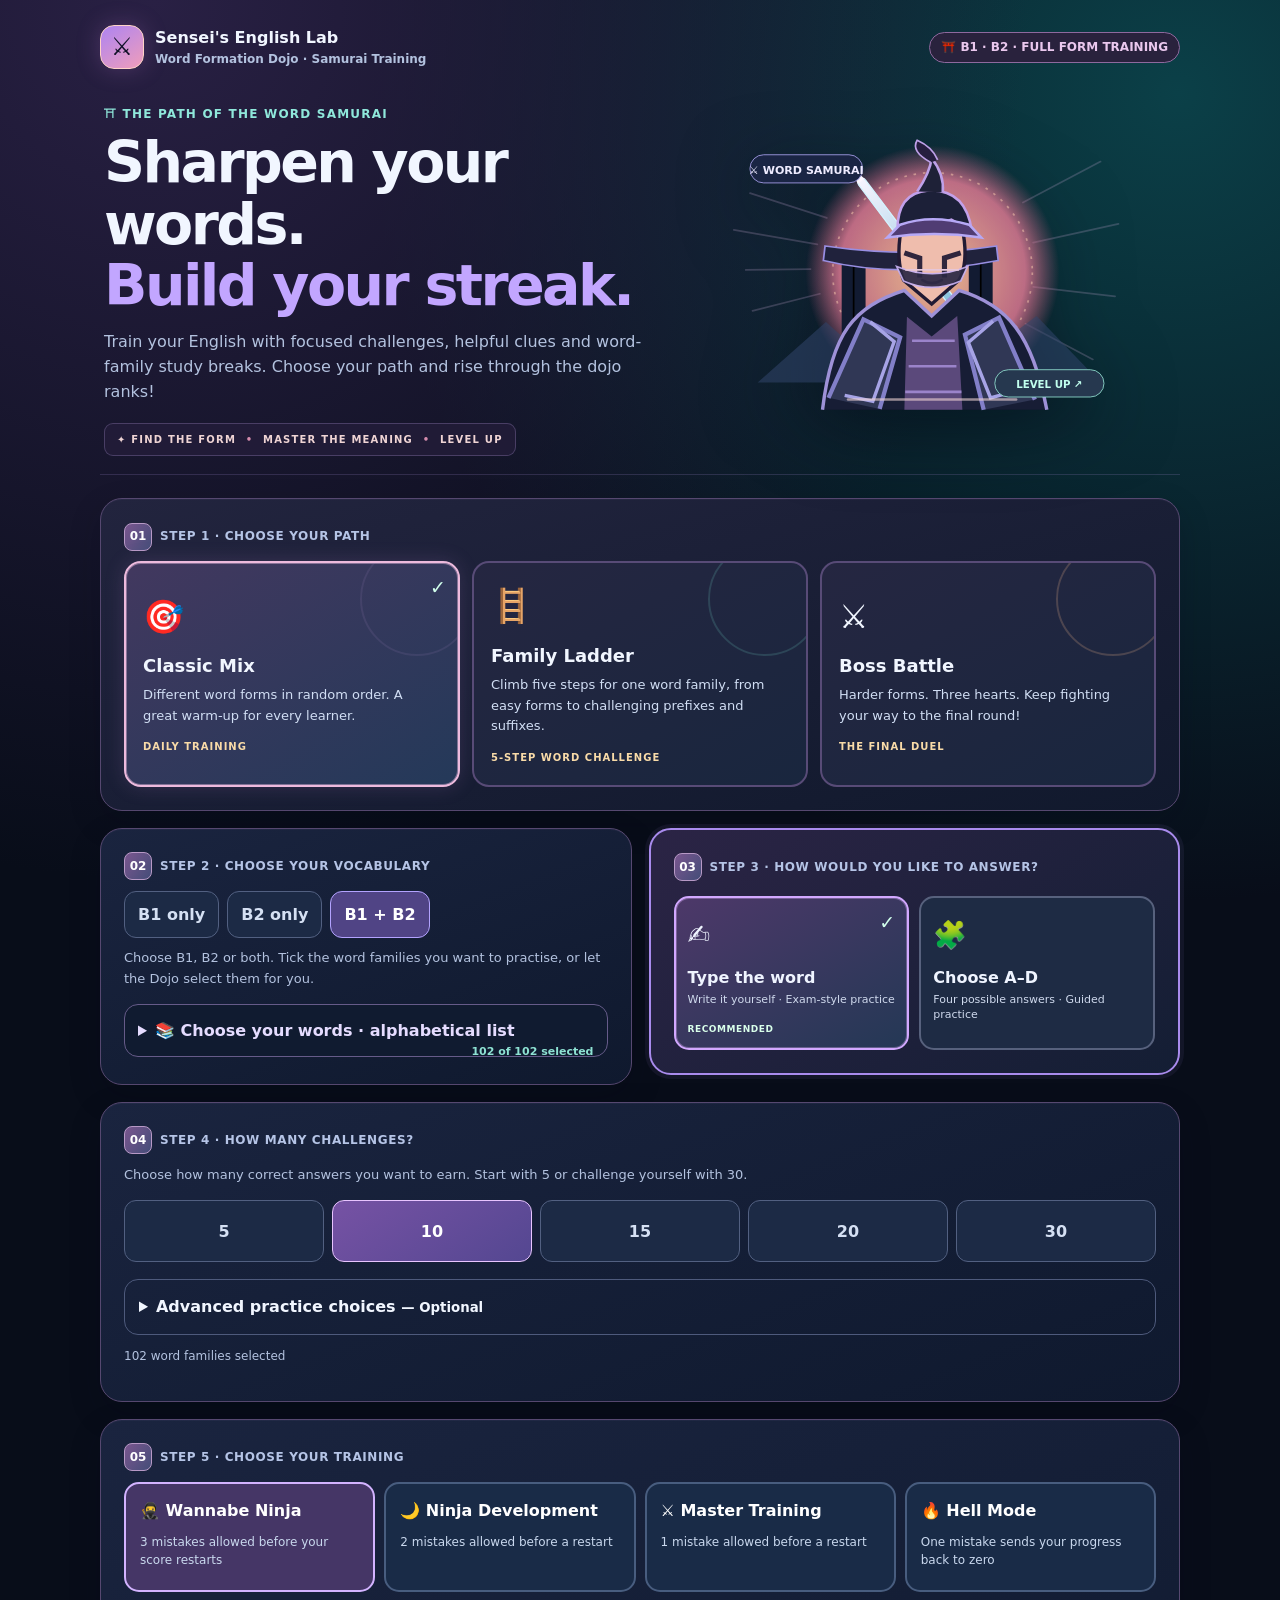
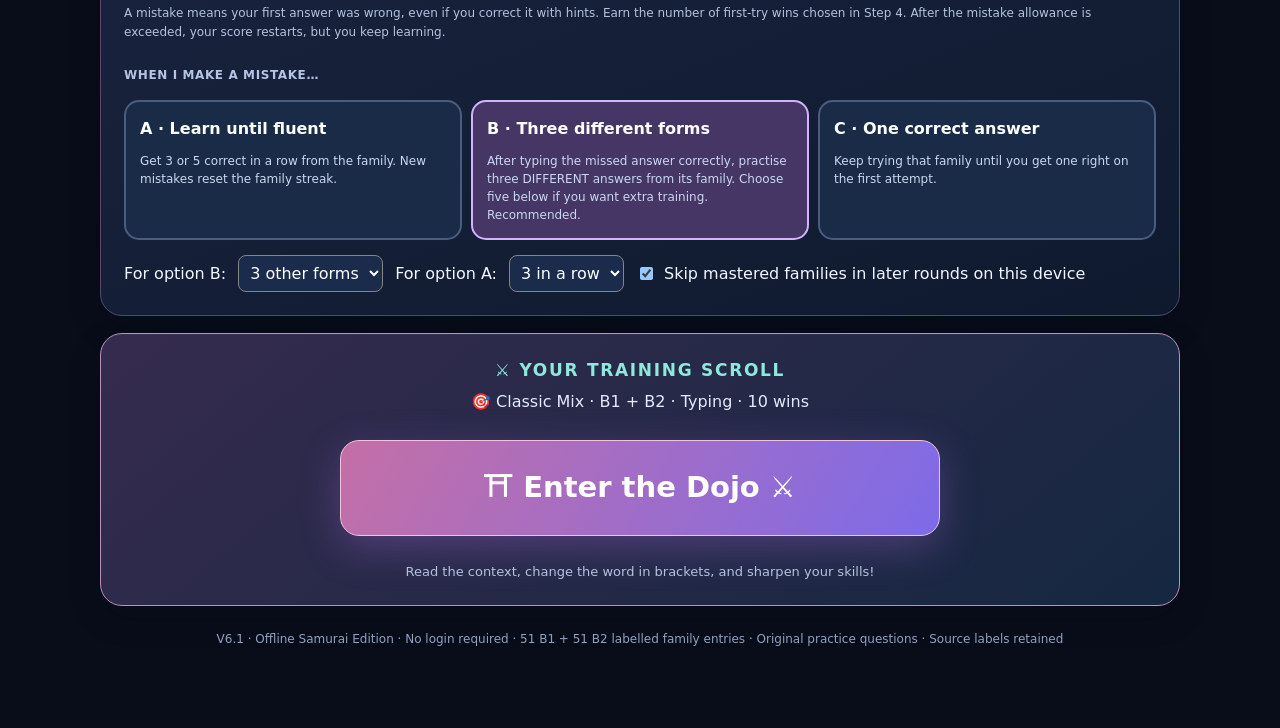
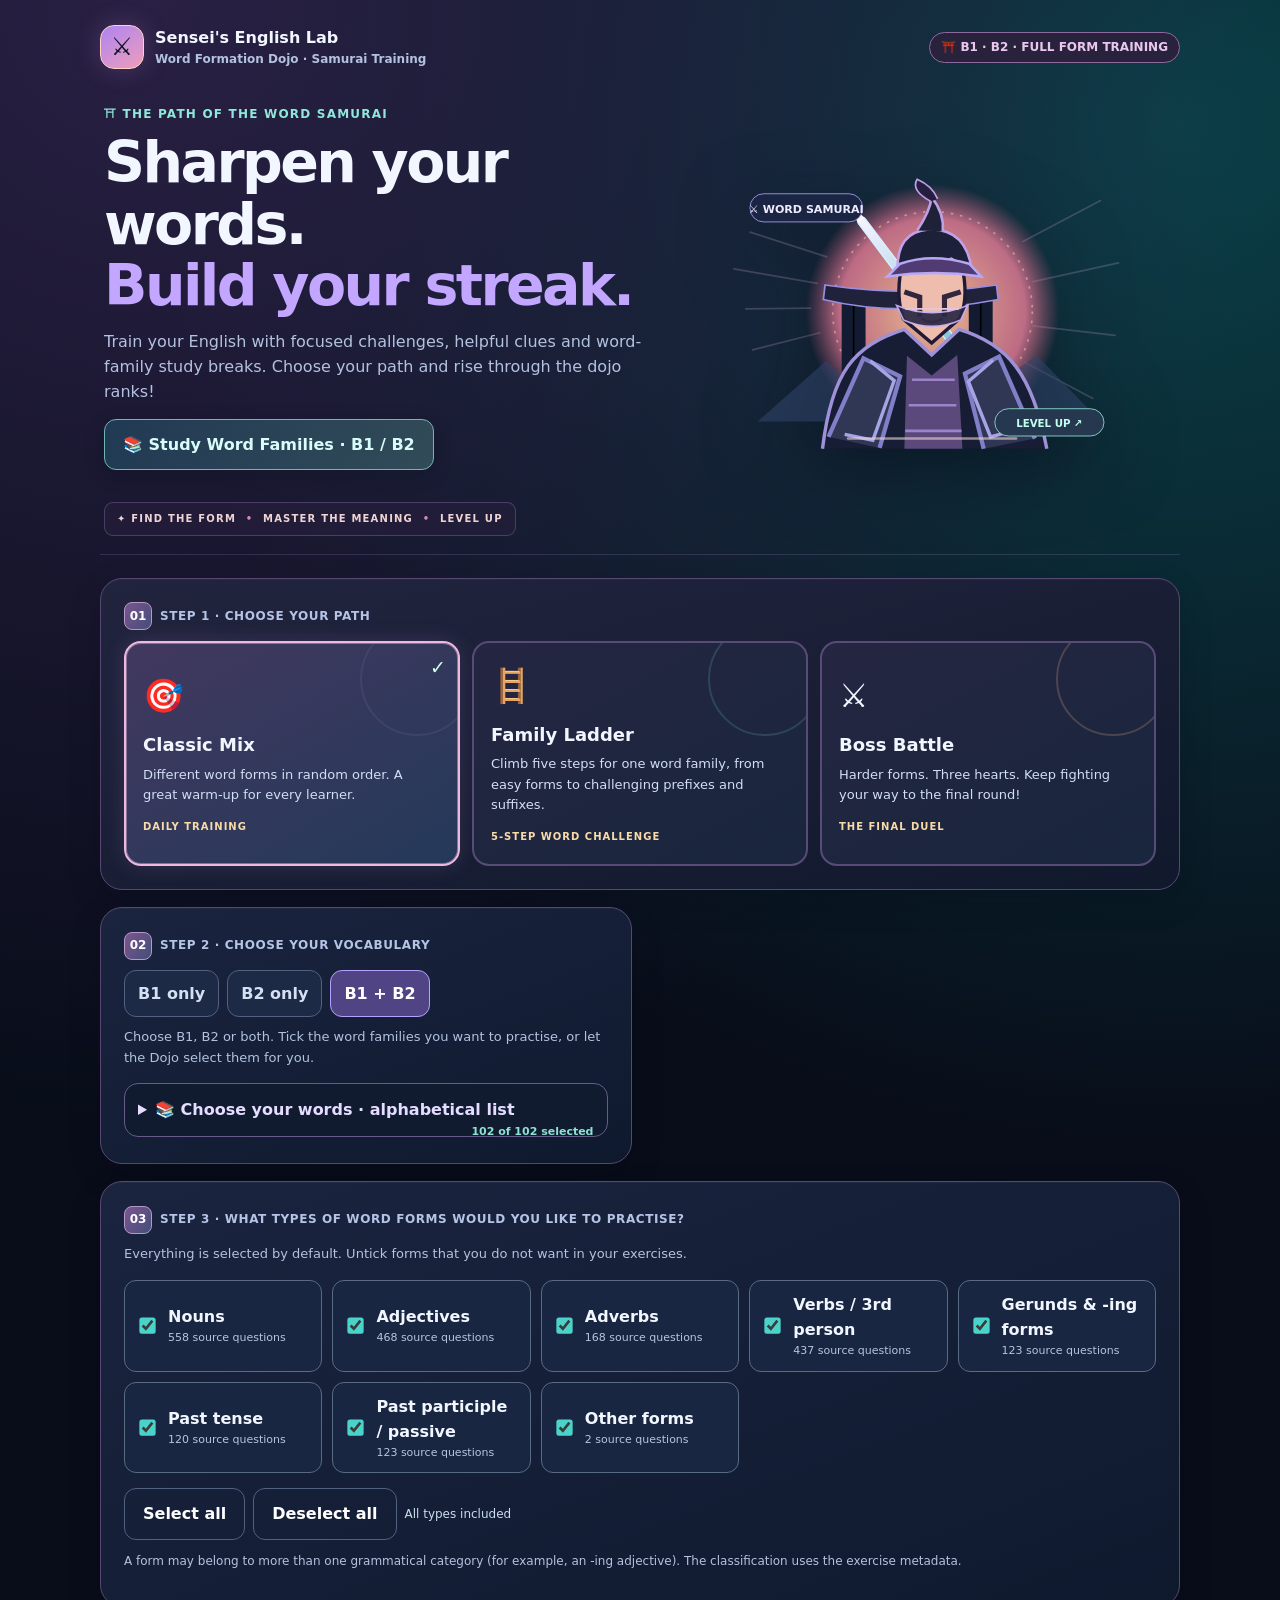
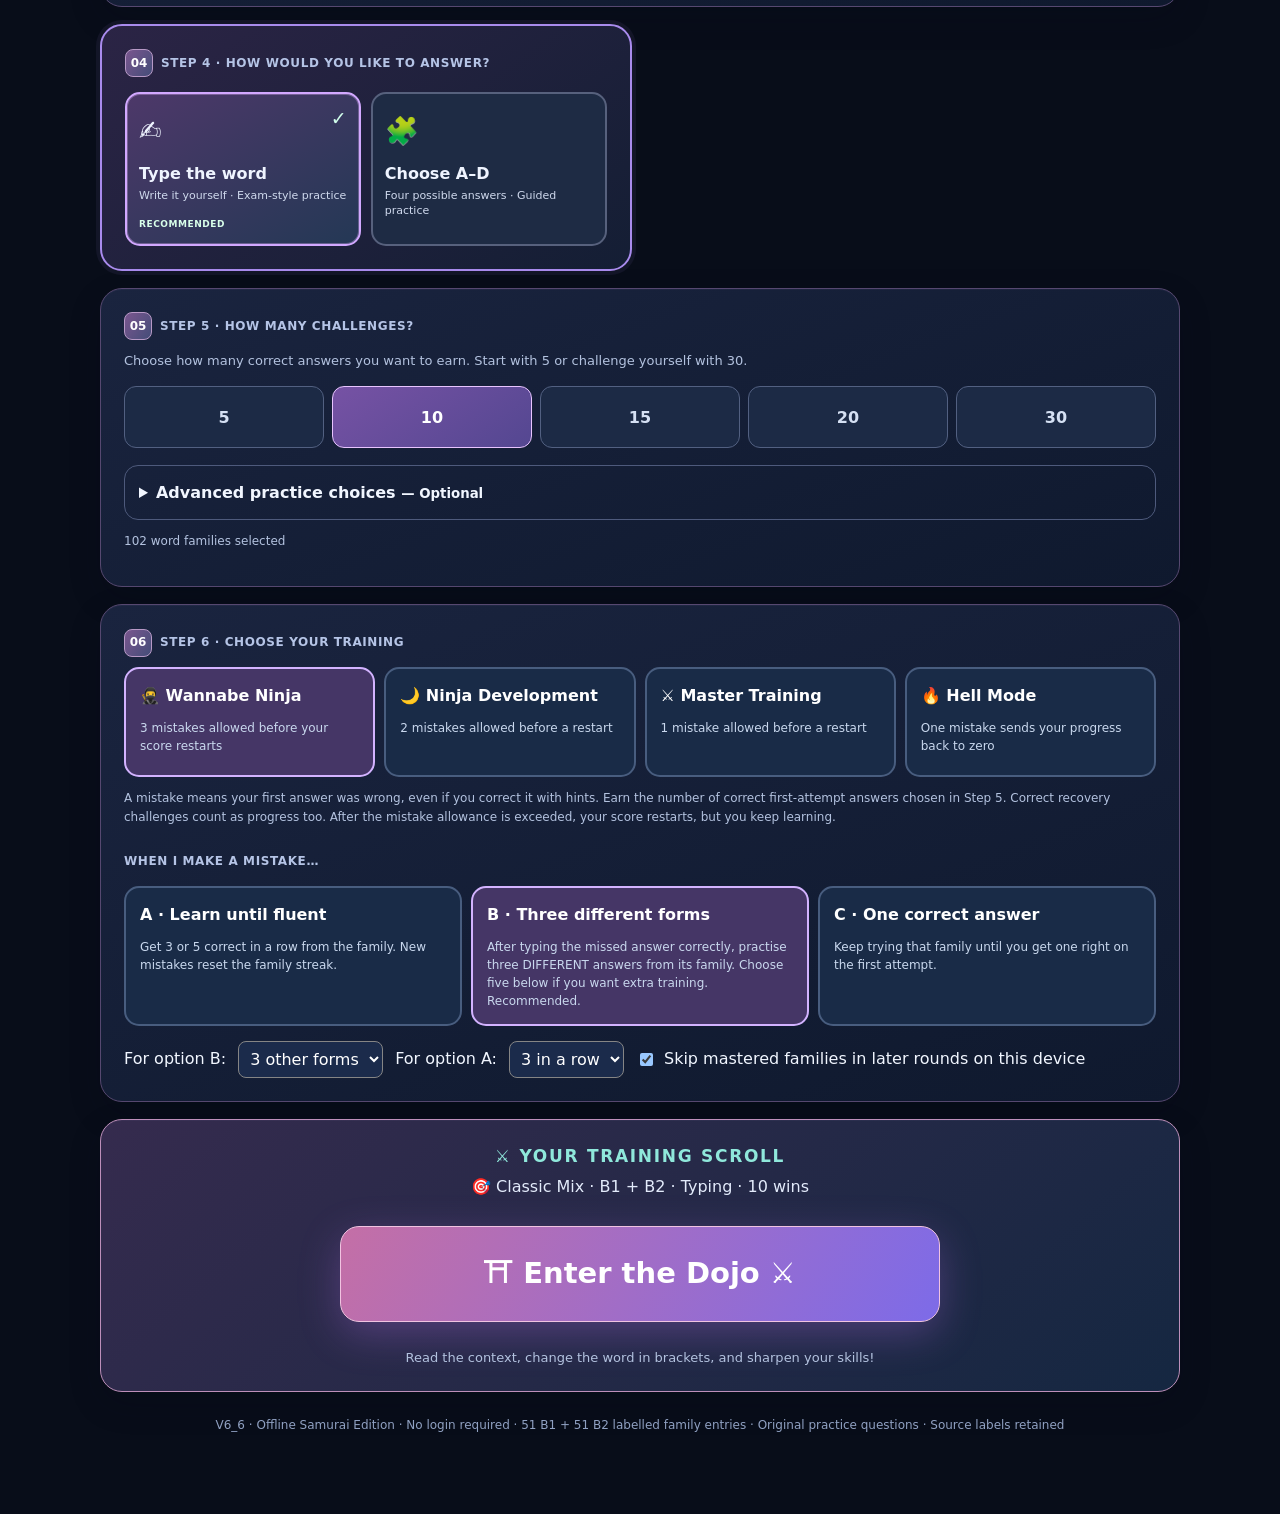
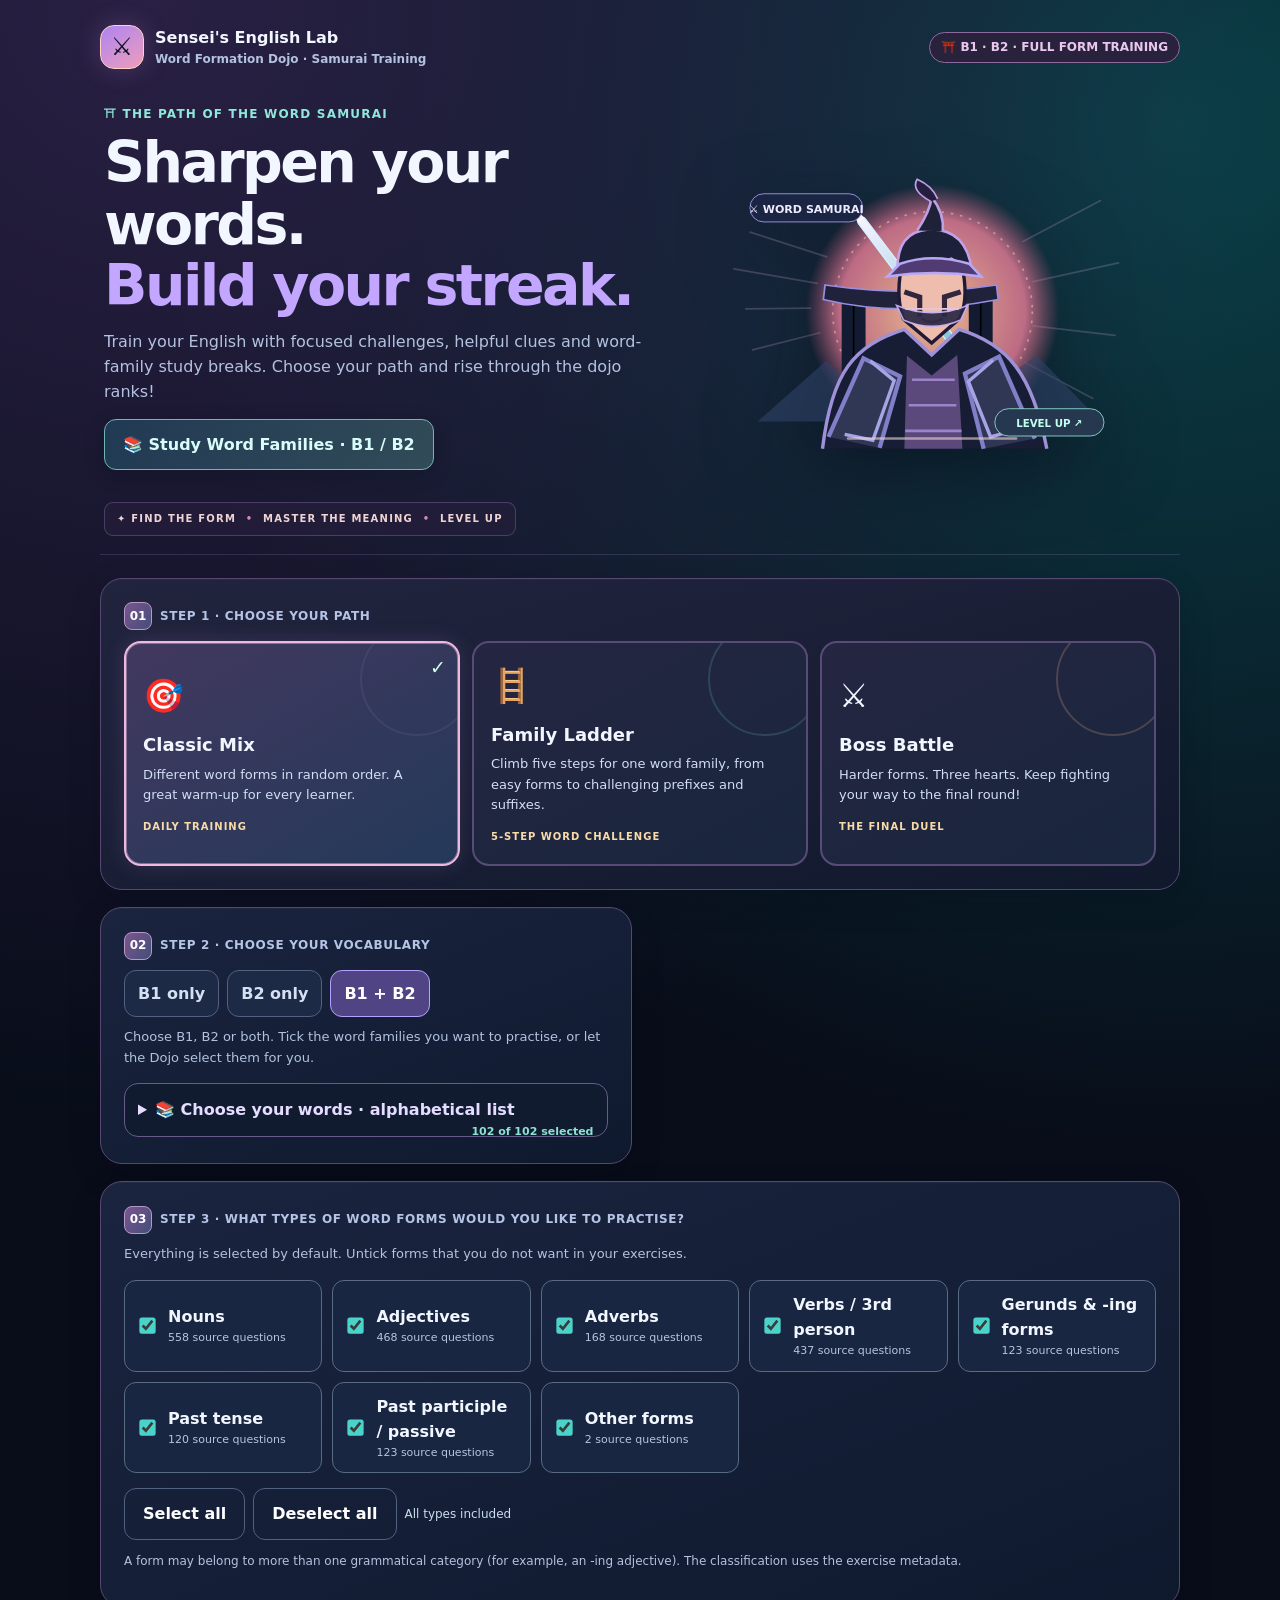
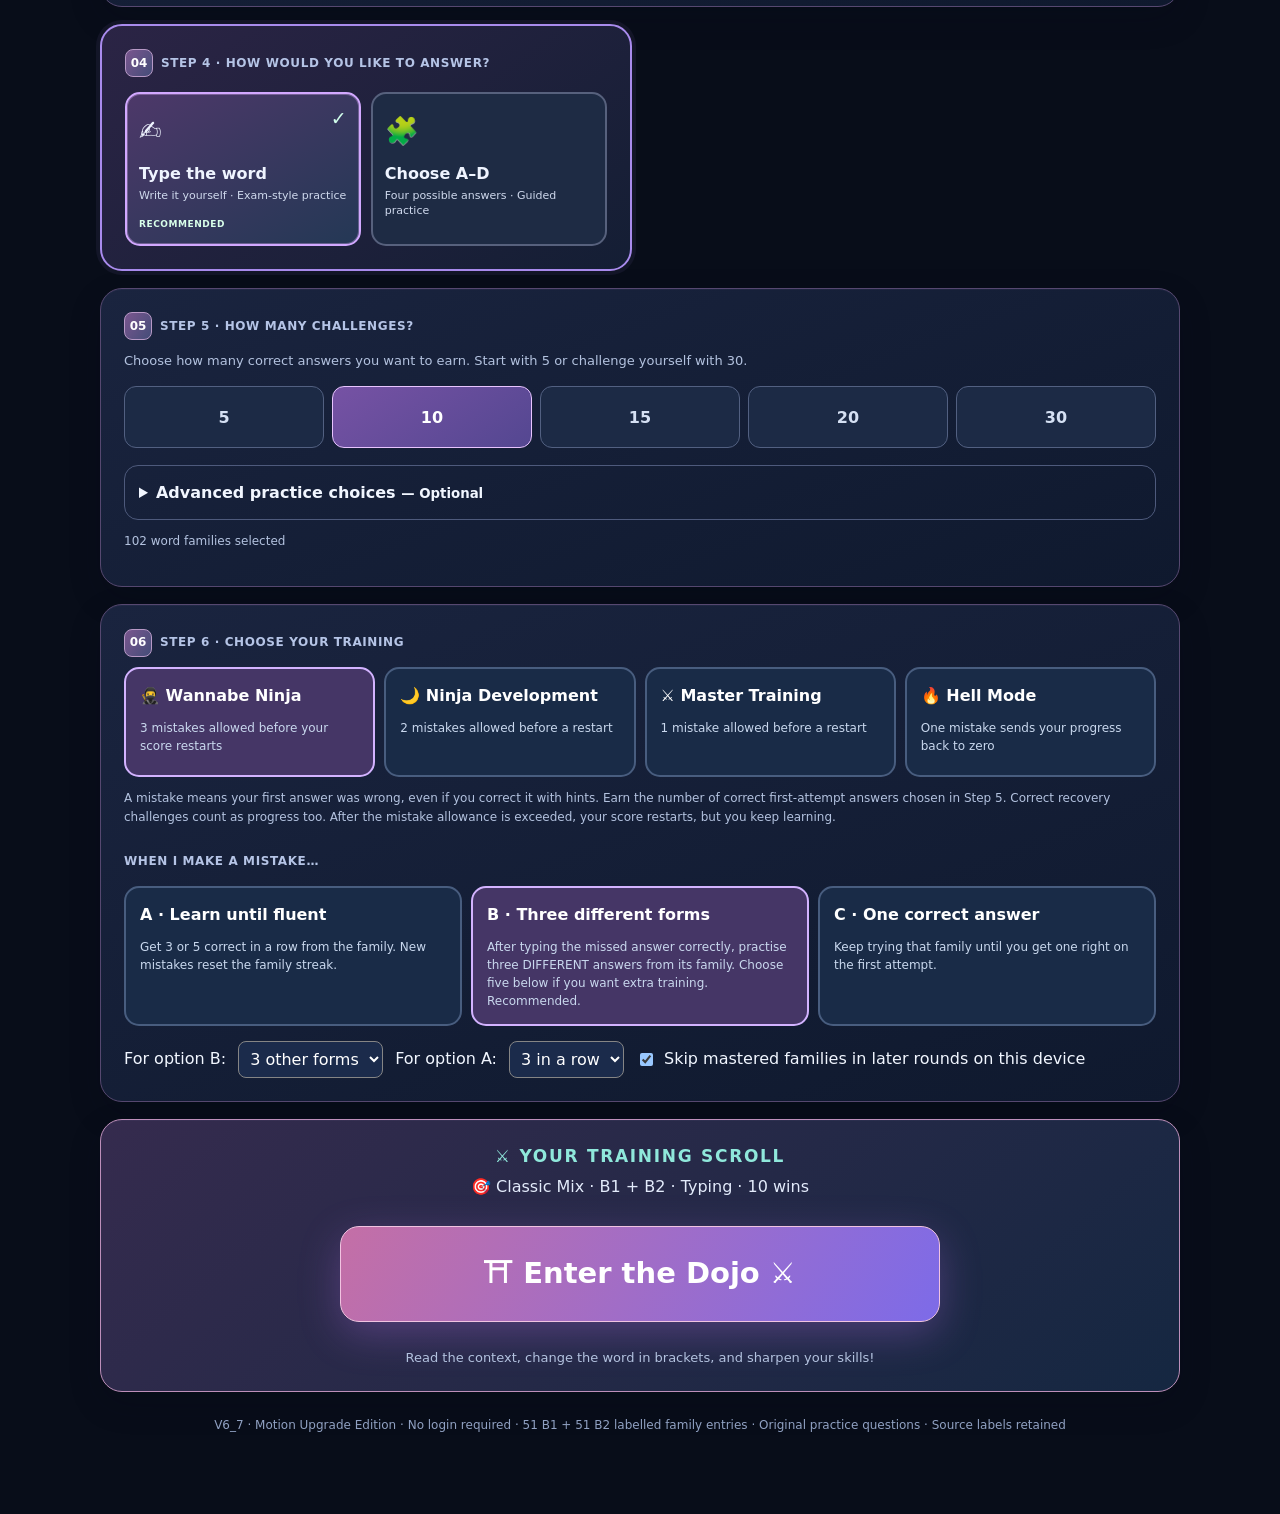
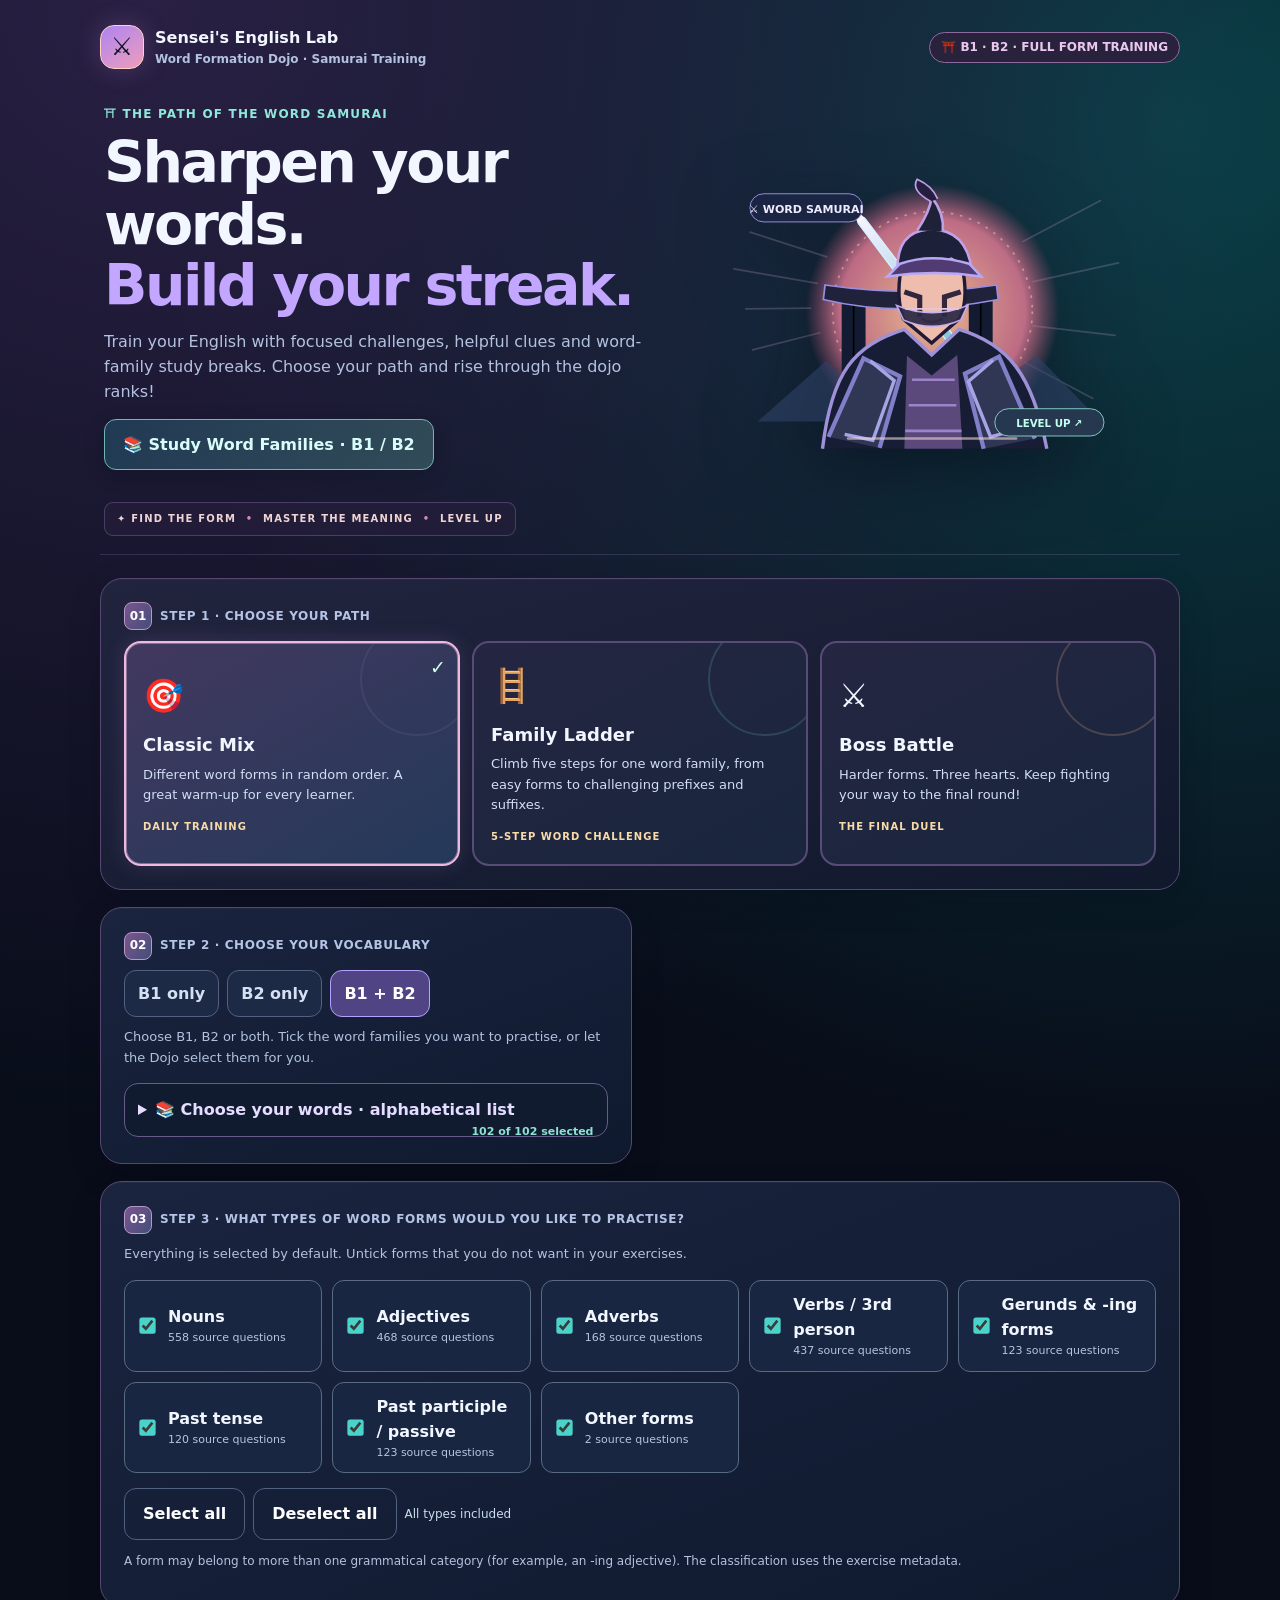
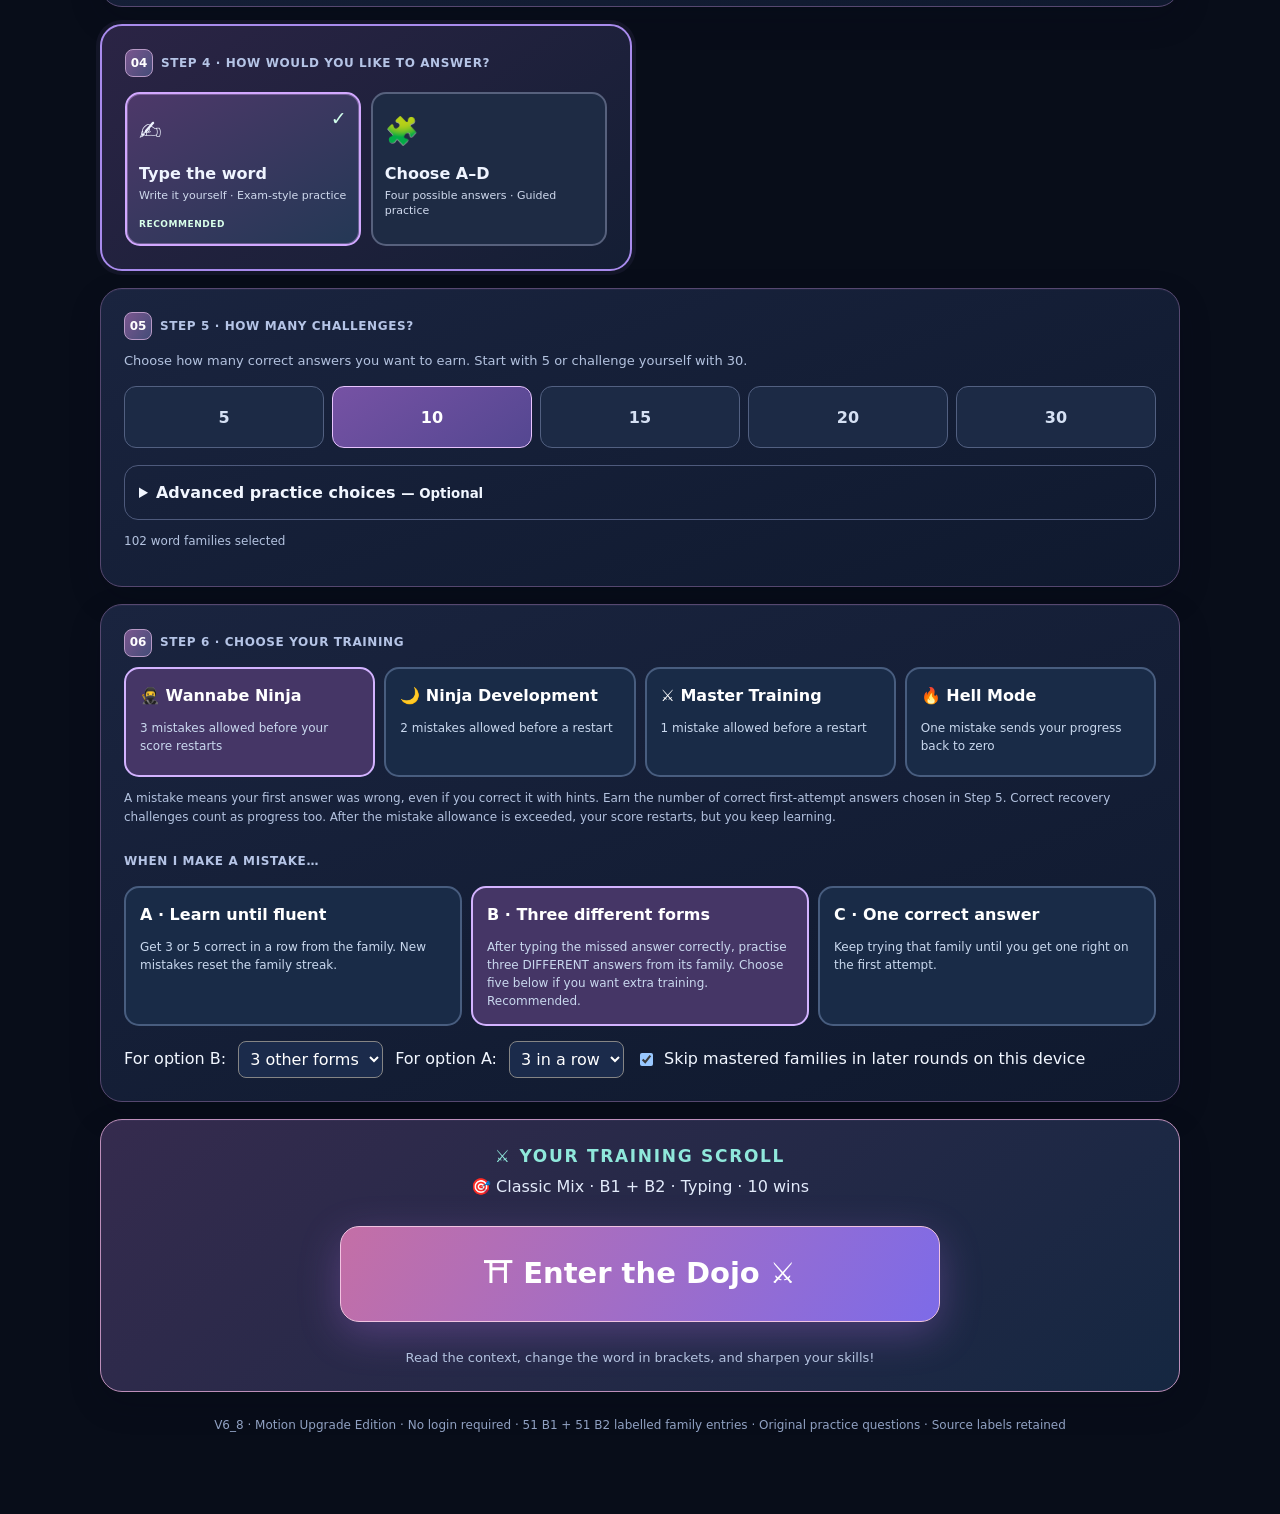
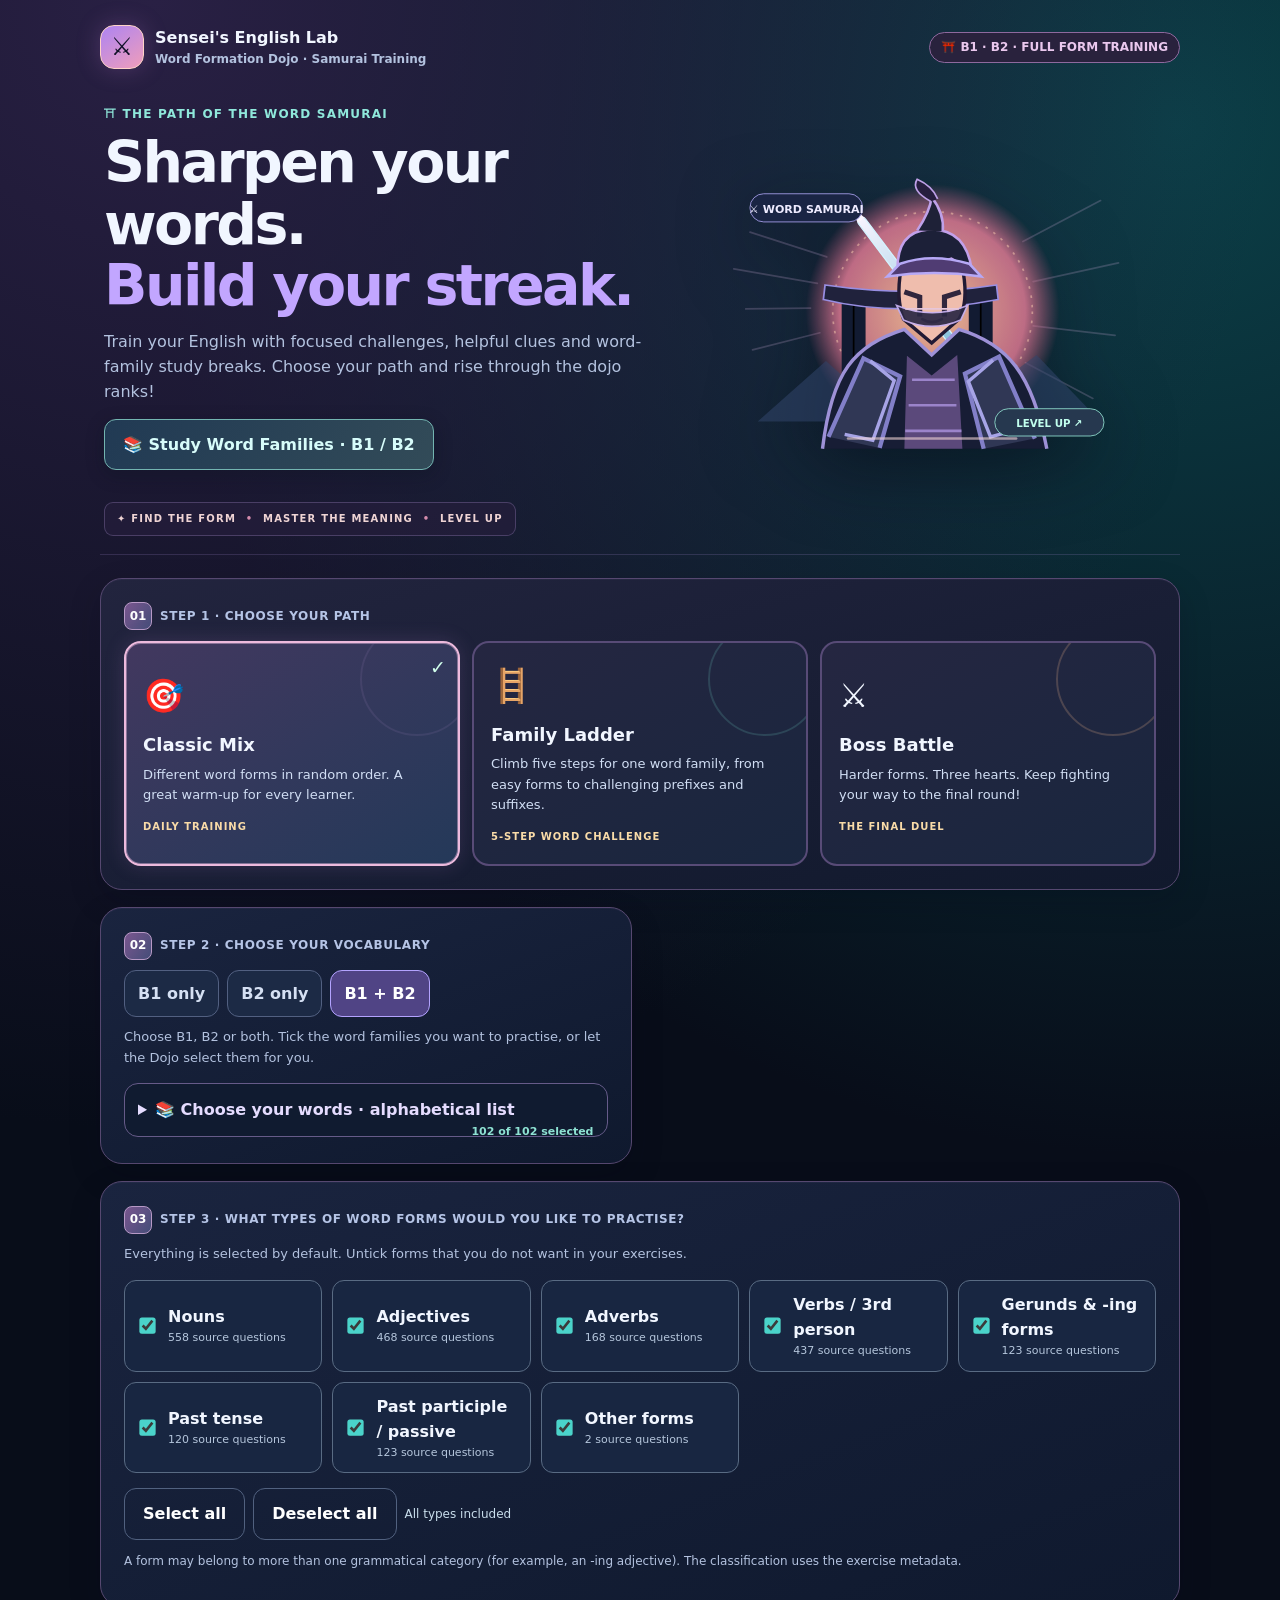
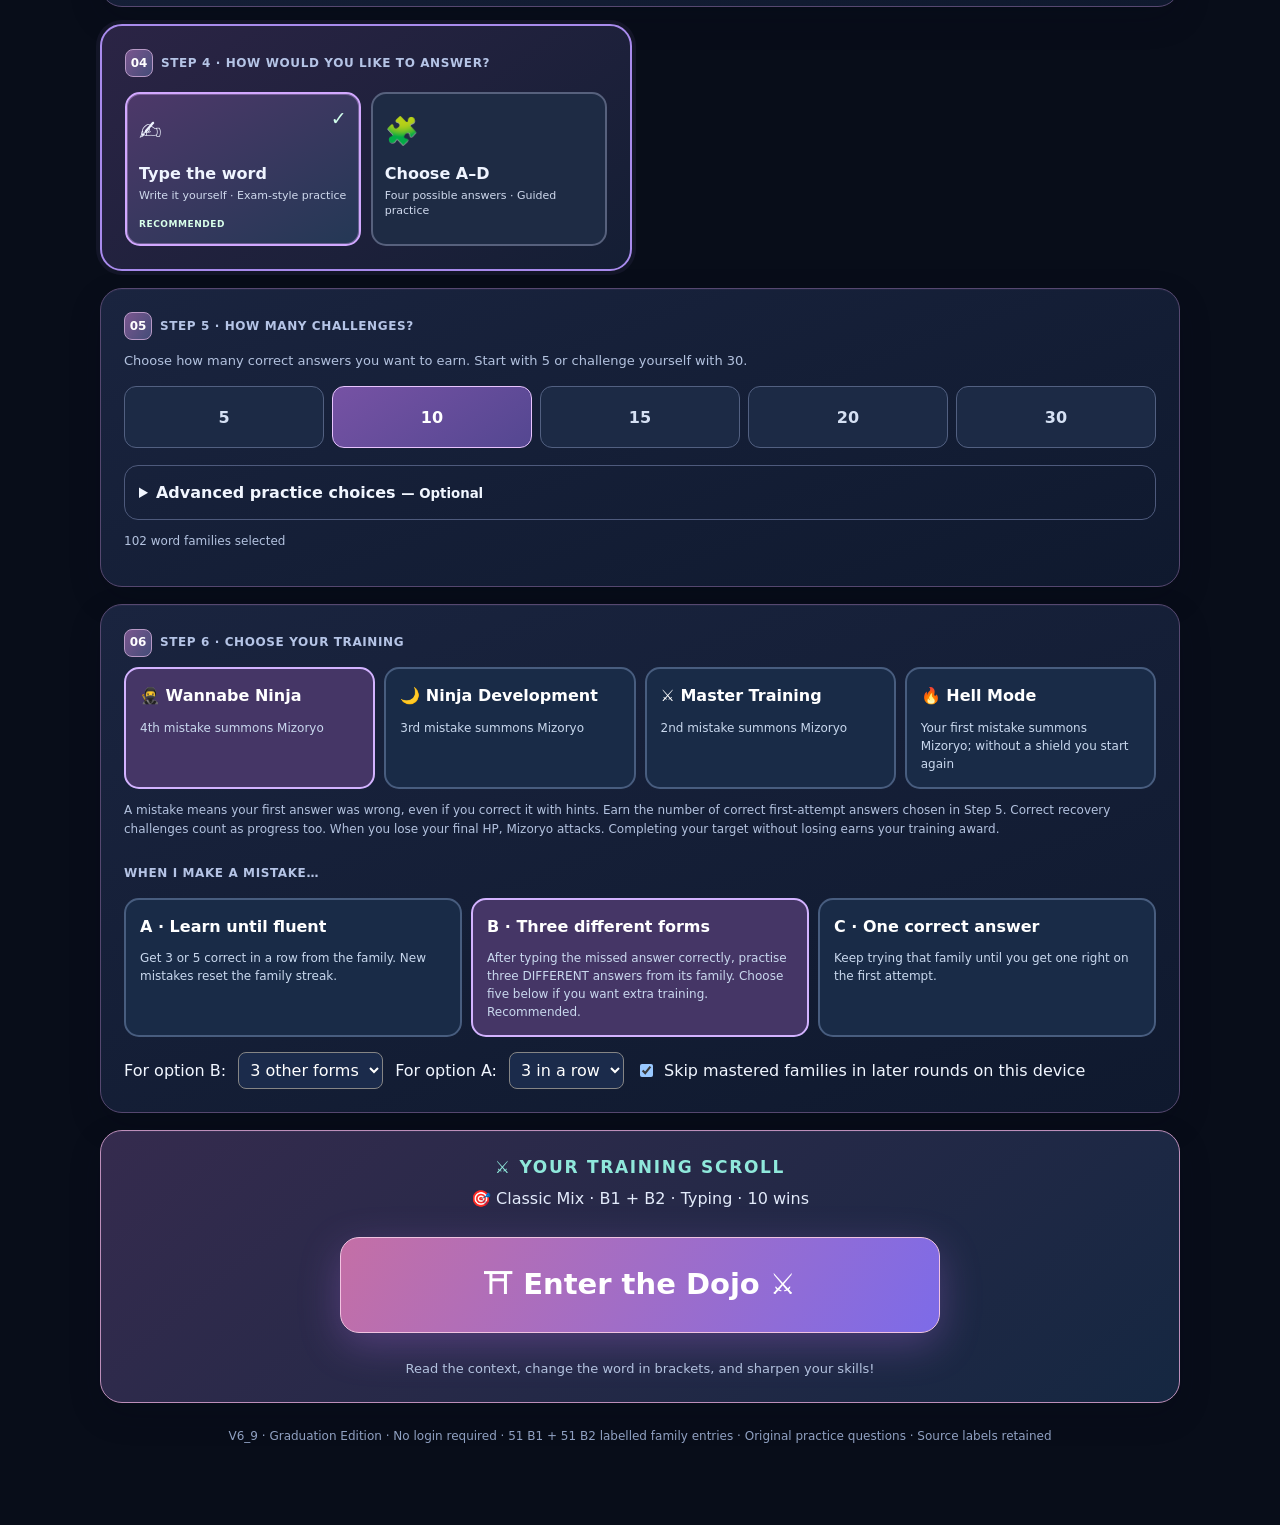
